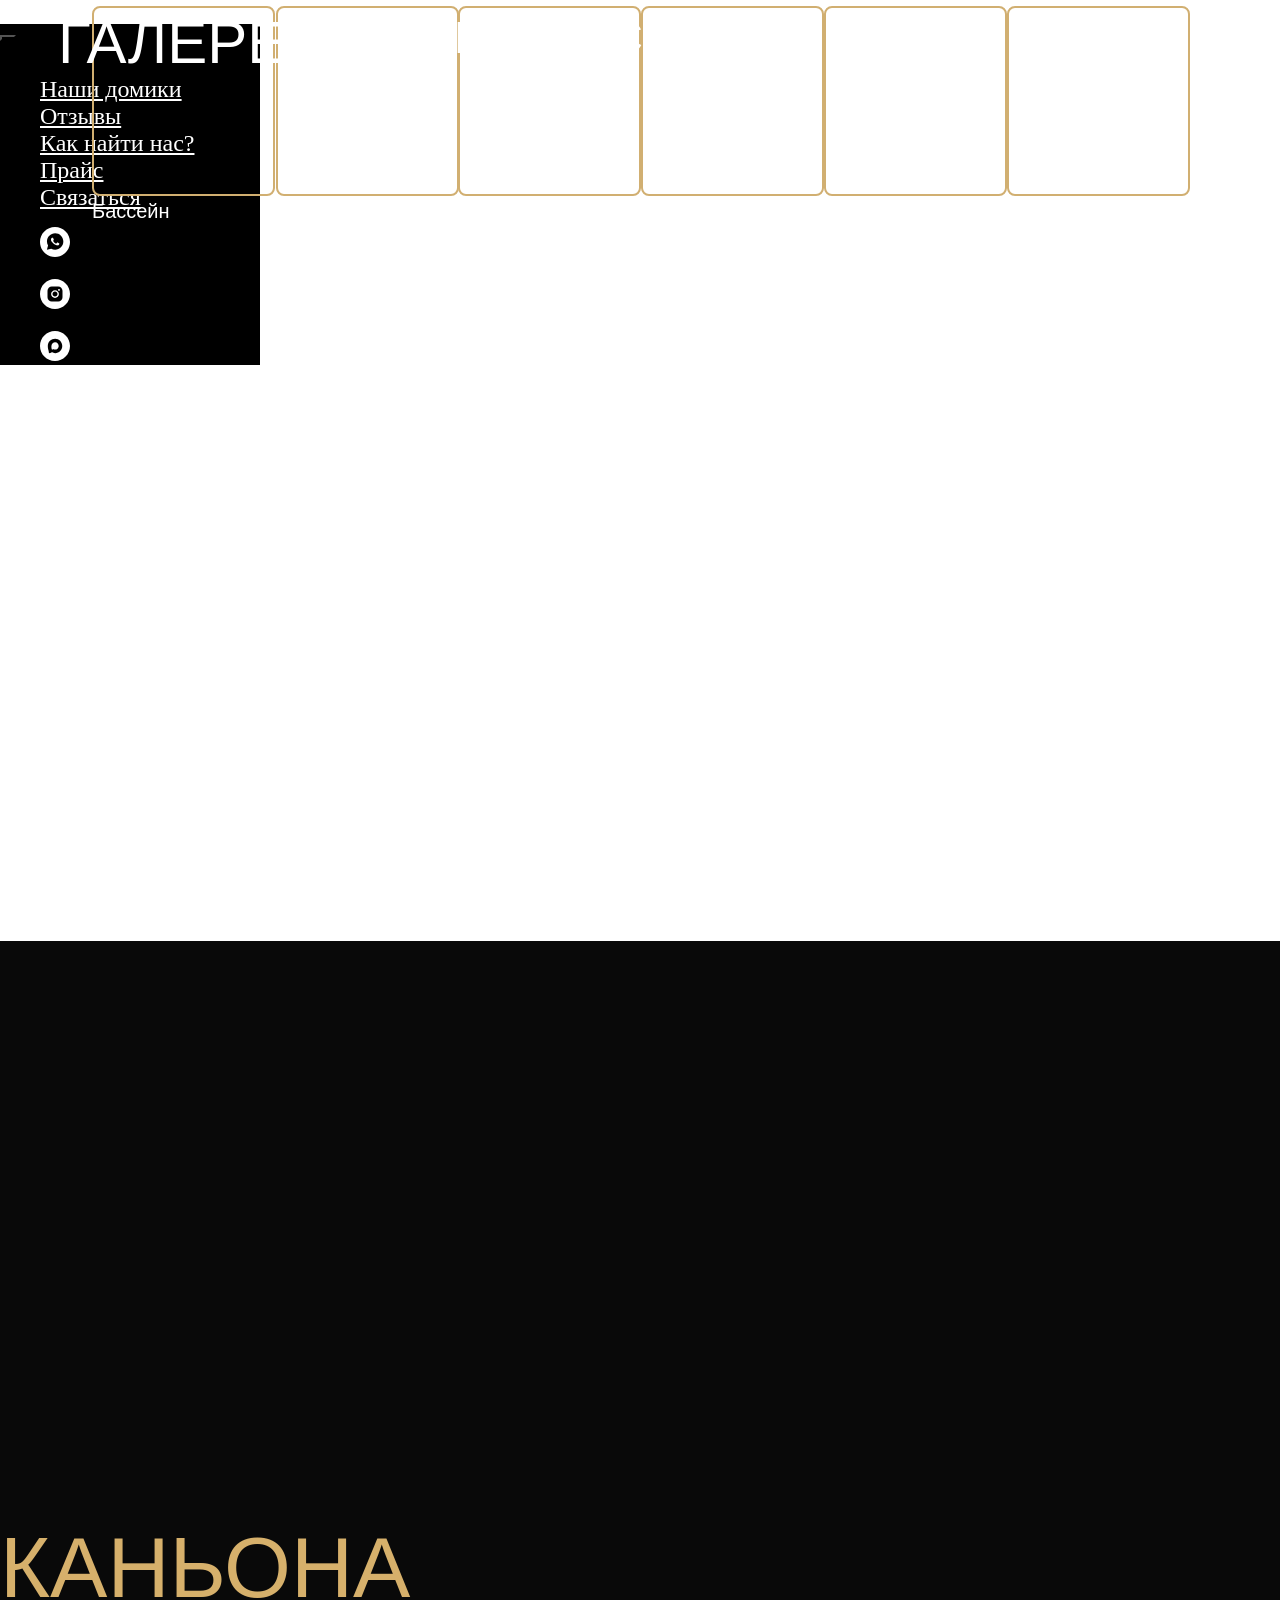
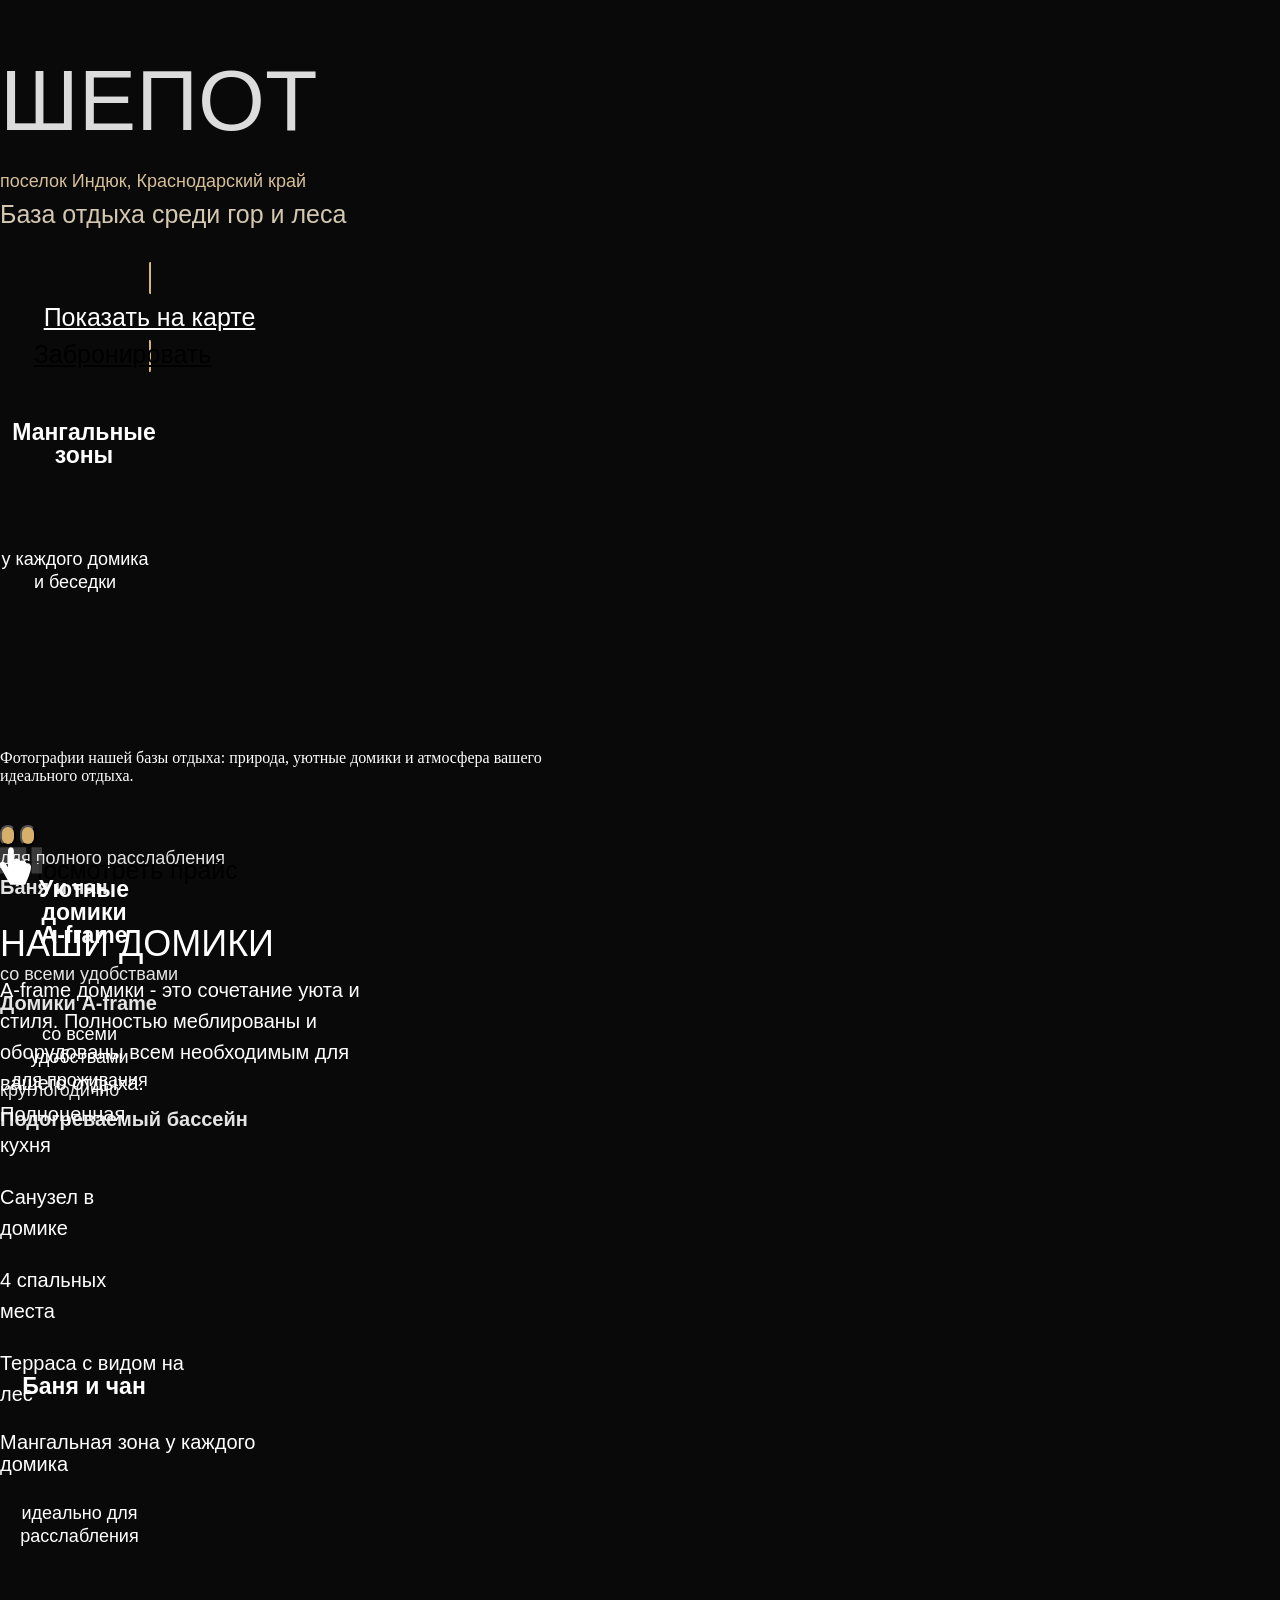
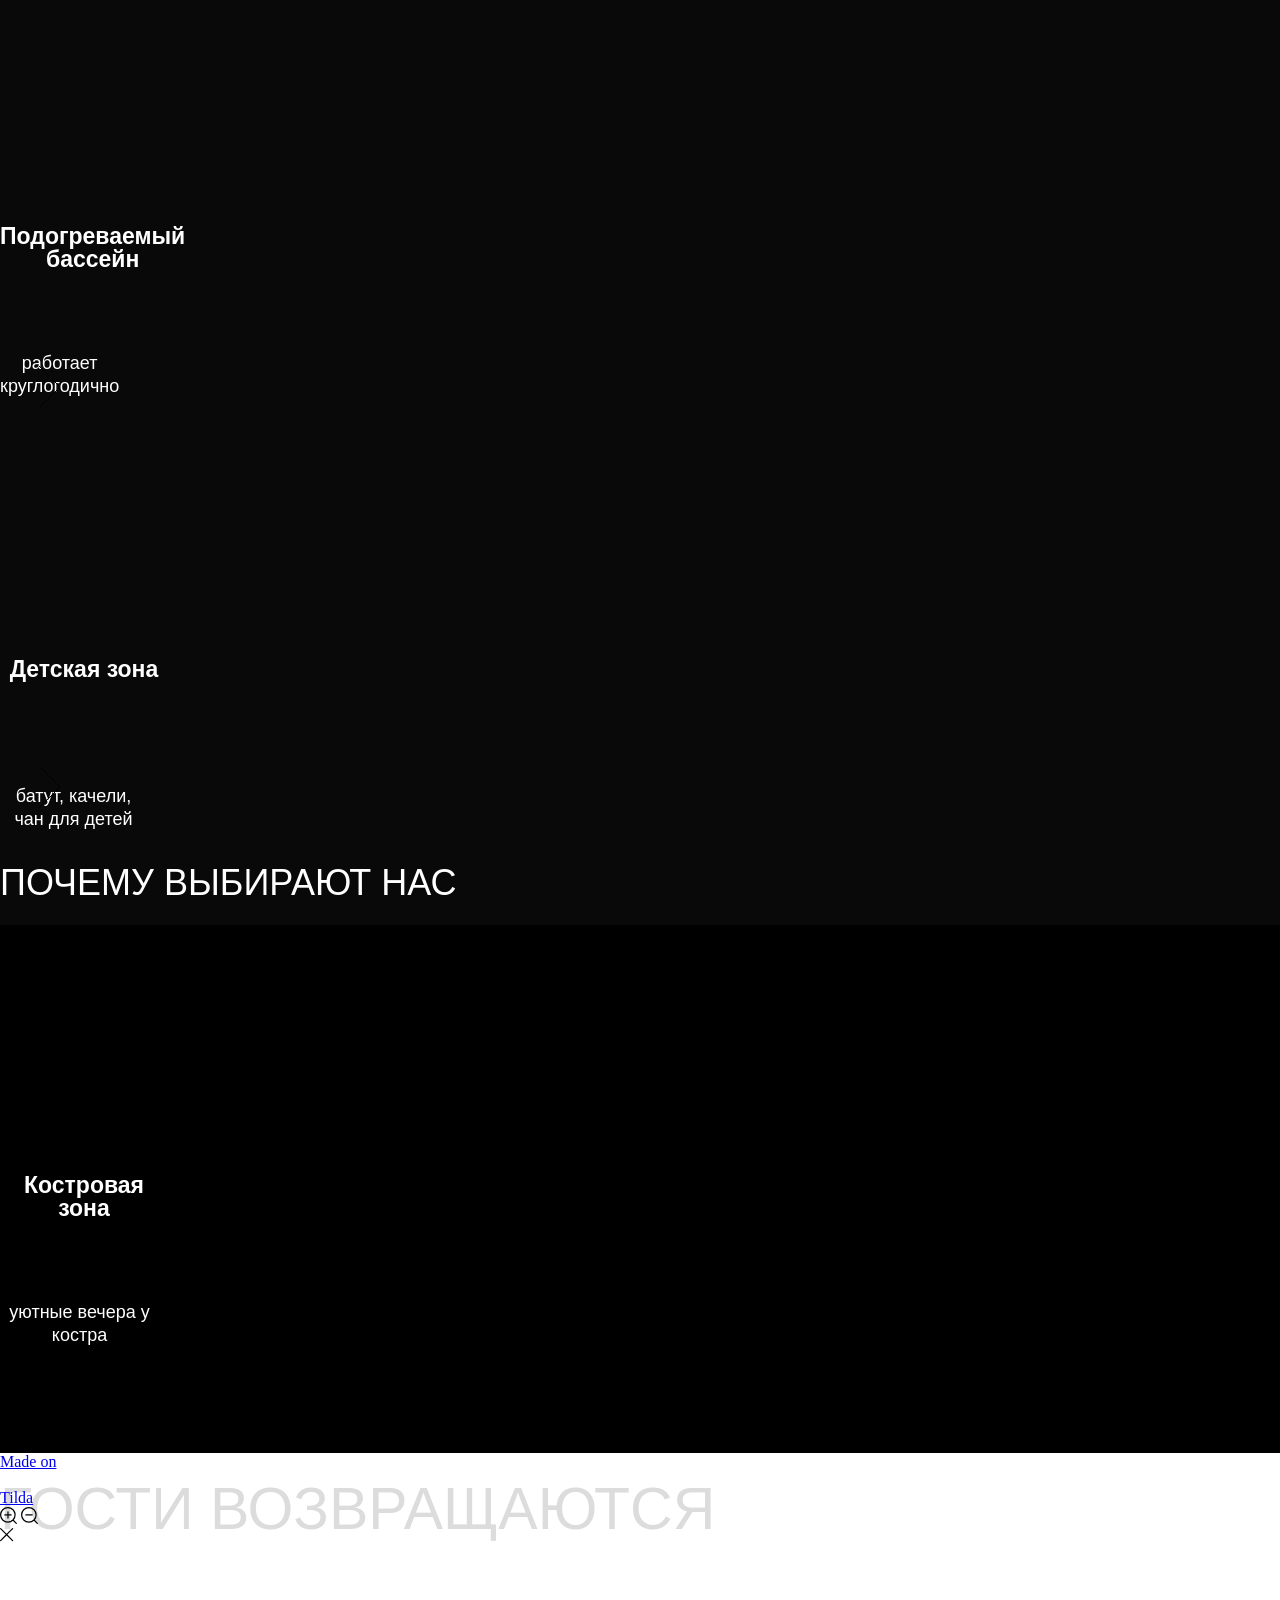
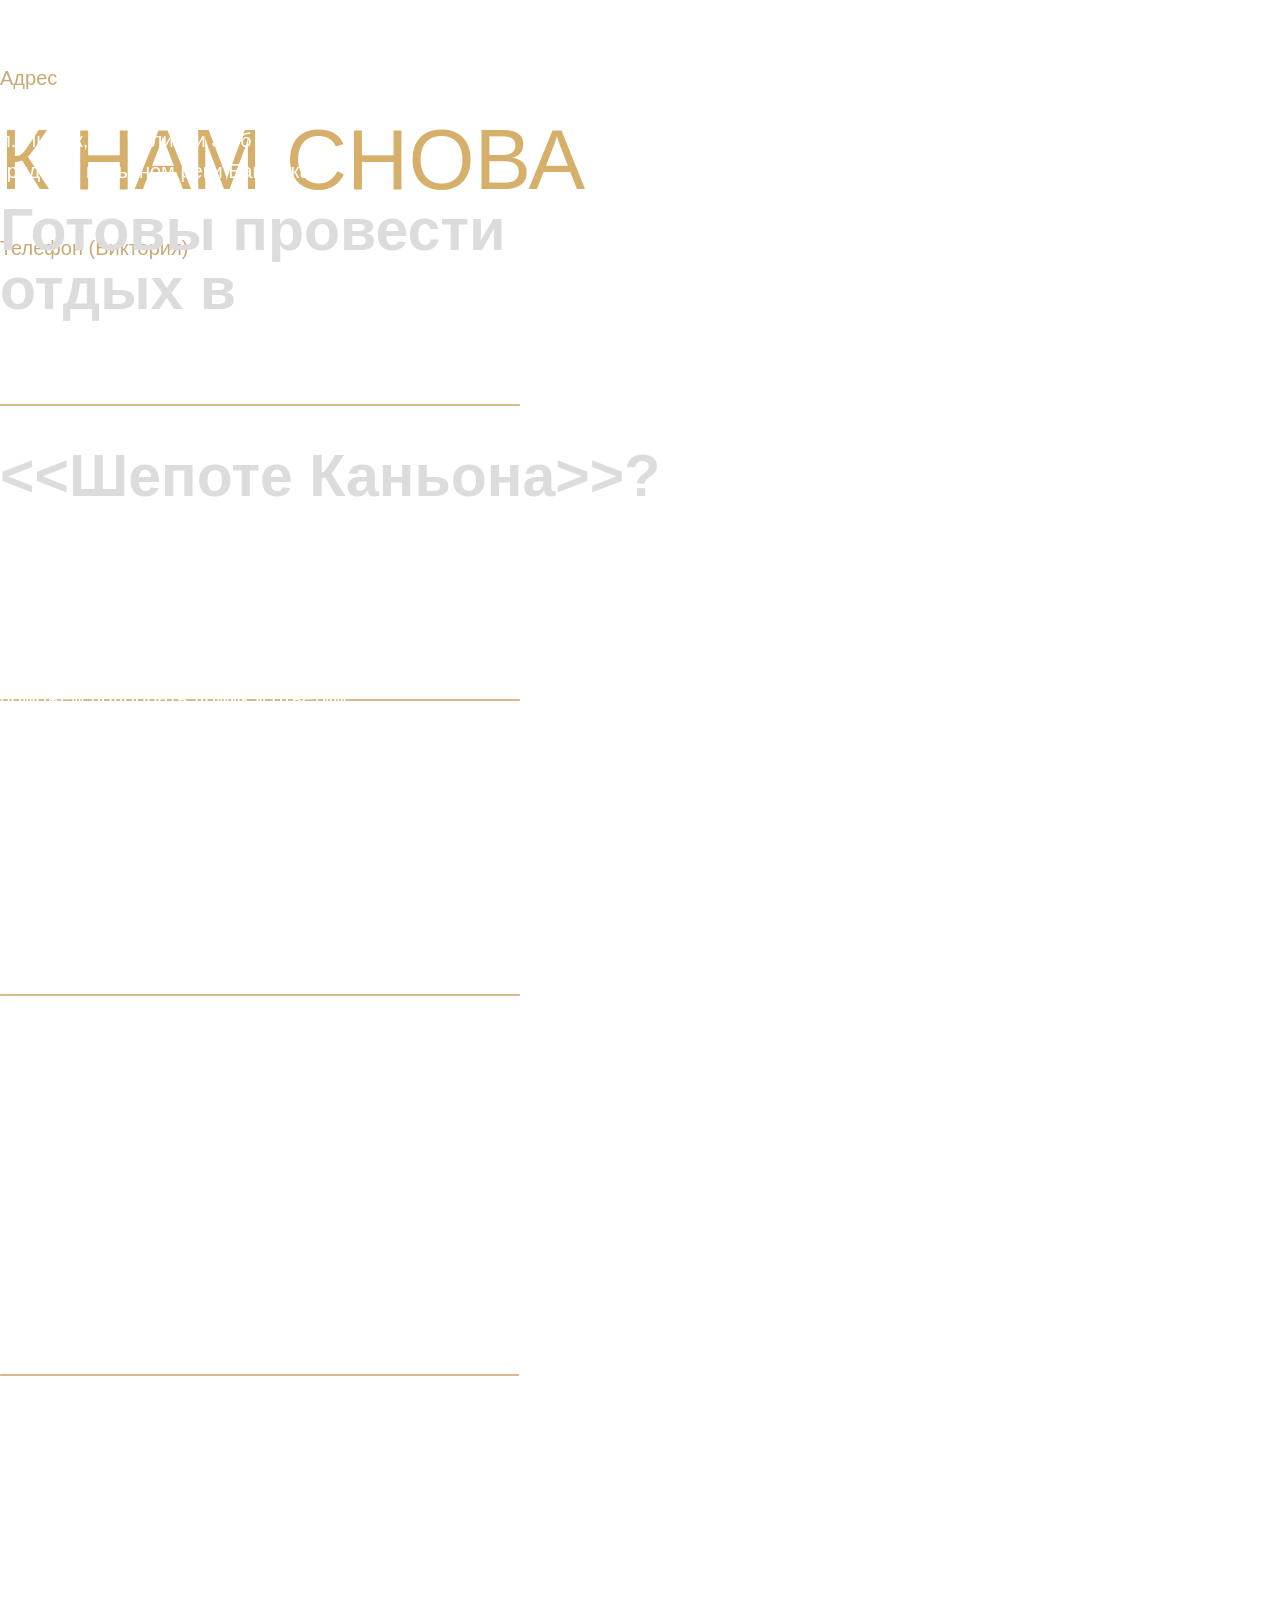
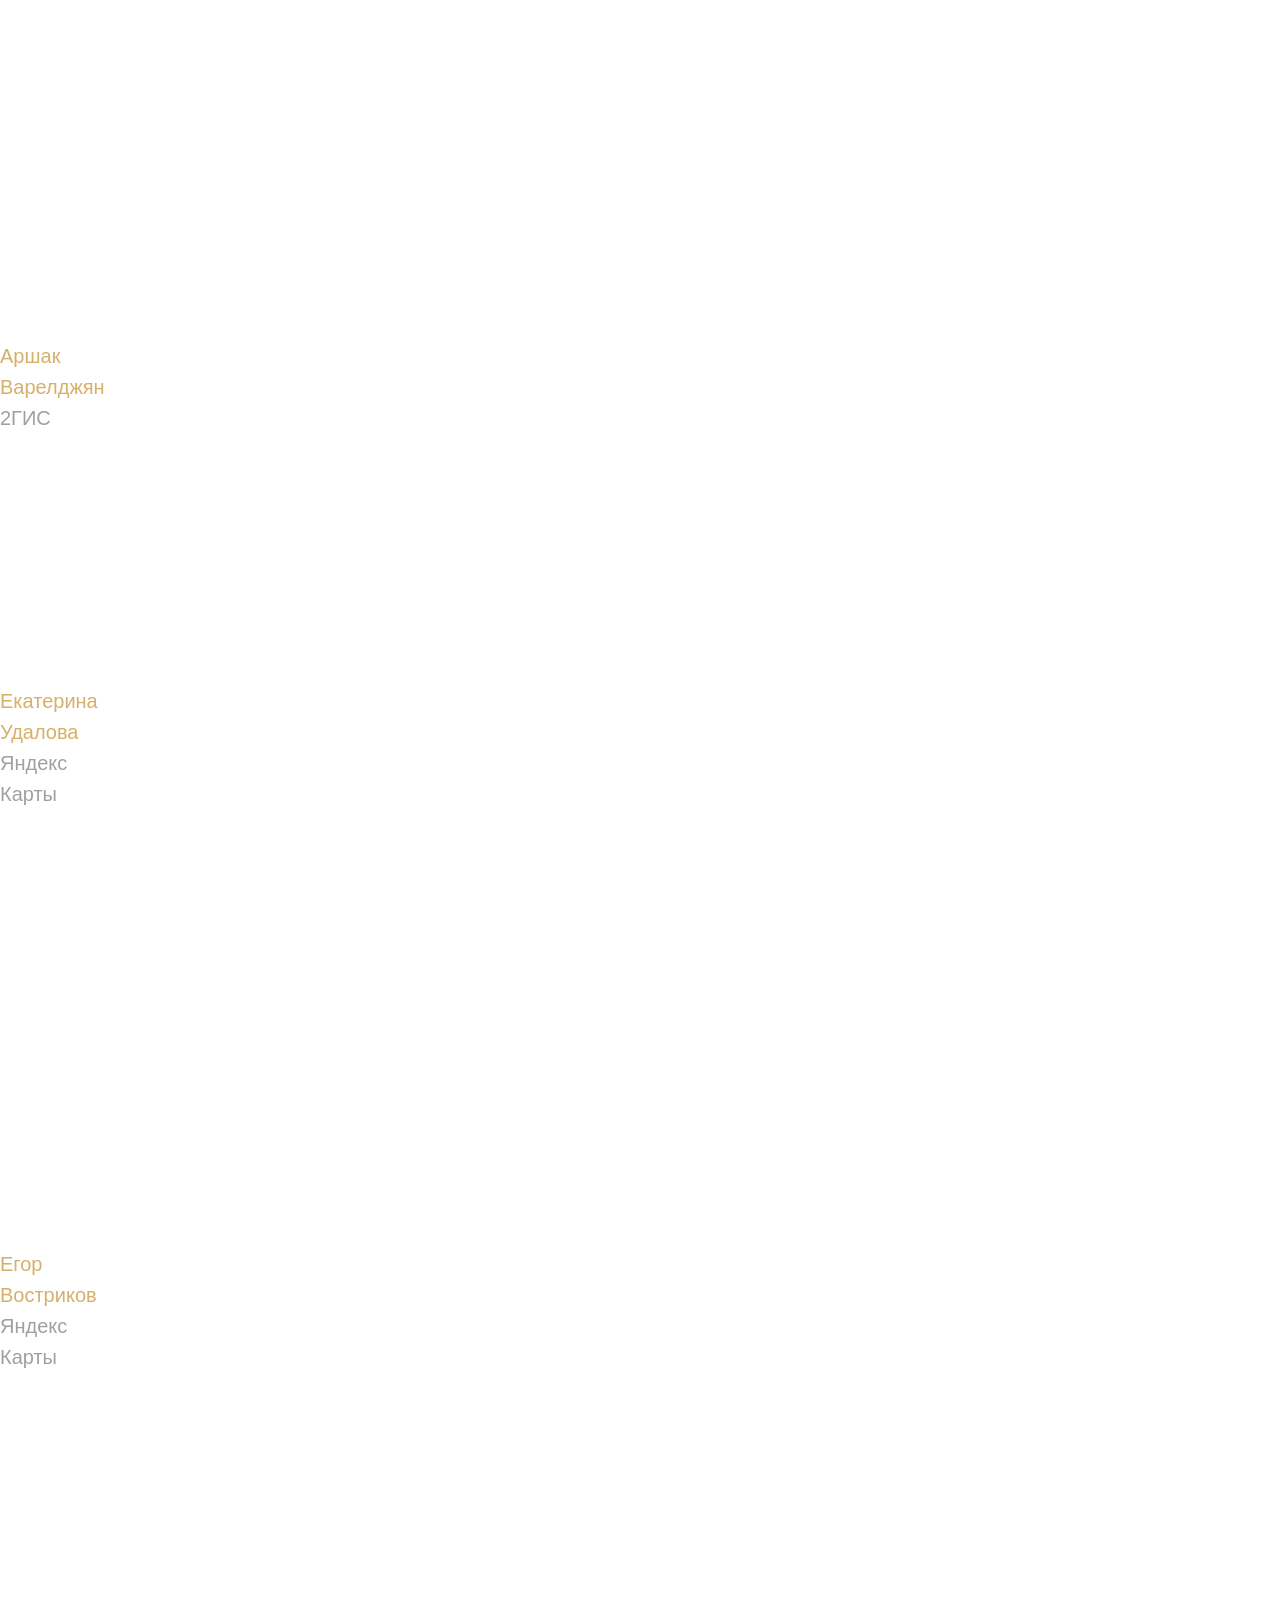
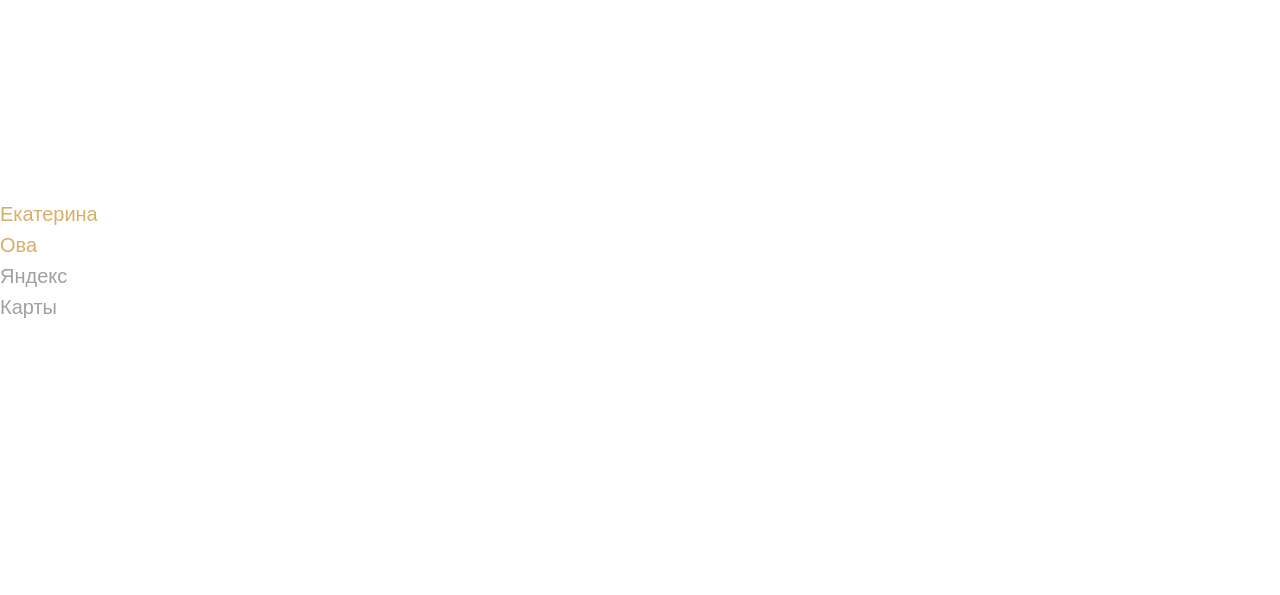
==== index.html @ c604ad14 "Add files via upload" ====
<!DOCTYPE html>
<html>
  <head>
    <meta charset="utf-8">
    <meta http-equiv="Content-Type" content="text/html; charset=utf-8">
    <meta name="viewport" content="width=device-width, initial-scale=1.0">
    <!--metatextblock-->
    <title>
      Blank page
    </title>
    <meta property="og:url" content="https://shepotkaniona.tilda.ws">
    <meta property="og:title" content="Blank page">
    <meta property="og:description" content="">
    <meta property="og:type" content="website">
    <meta property="og:image" content="https://static.tildacdn.com/tild6163-6239-4764-b662-363661636337/IMAGE_2026-07-18_193.jpg">
    <link rel="canonical" href="https://shepotkaniona.tilda.ws">
    <!--/metatextblock-->
    <meta name="format-detection" content="telephone=no">
    <meta http-equiv="x-dns-prefetch-control" content="on">
    <link rel="dns-prefetch" href="https://ws.tildacdn.com">
    <link rel="dns-prefetch" href="https://static.tildacdn.com">
    <!--favicons-->
    <link rel="shortcut icon" href="https://static.tildacdn.com/img/tildafavicon.ico" type="image/x-icon">
    <!--/favicons-->
    <!-- Assets -->
    <script type="text/javascript" async="" id="tildastatscript" src="https://static.tildacdn.com/js/tilda-stat-1.0.min.js">
    </script>
    <script src="https://neo.tildacdn.com/js/tilda-fallback-1.0.min.js" async="" charset="utf-8">
    </script>
    <link rel="stylesheet" href="https://static.tildacdn.com/css/tilda-grid-3.0.min.css" type="text/css" media="all" onerror="this.loaderr='y';">
    <link rel="stylesheet" href="https://static.tildacdn.com/ws/project27470206/tilda-blocks-page154448326.min.css?t=1786347003" type="text/css" media="all" onerror="this.loaderr='y';">
    <link rel="stylesheet" href="https://static.tildacdn.com/css/tilda-menusub-1.1.min.css" type="text/css" media="all" onerror="this.loaderr='y';">
    <link rel="stylesheet" href="https://static.tildacdn.com/css/tilda-menu-widgeticons-1.0.min.css" type="text/css" media="all" onerror="this.loaderr='y';">
    <link rel="stylesheet" href="https://static.tildacdn.com/css/tilda-zoom-2.0.min.css" type="text/css" media="all" onload="this.media='all';" onerror="this.loaderr='y';">
    <noscript>
      <link rel="stylesheet" href="https://static.tildacdn.com/css/tilda-zoom-2.0.min.css" type="text/css" media="all" />
    </noscript>
    <link rel="stylesheet" href="https://static.tildacdn.com/css/tilda-slds-1.4.min.css" type="text/css" media="all" onload="this.media='all';" onerror="this.loaderr='y';">
    <noscript>
      <link rel="stylesheet" href="https://static.tildacdn.com/css/tilda-slds-1.4.min.css" type="text/css" media="all" />
    </noscript>
    <link rel="stylesheet" href="https://static.tildacdn.com/css/tilda-zero-gallery-1.0.min.css" type="text/css" media="all" onerror="this.loaderr='y';">
    <link rel="stylesheet" href="https://static.tildacdn.com/css/fonts-tildasans.css" type="text/css" media="all" onerror="this.loaderr='y';">
    <script nomodule="" src="https://static.tildacdn.com/js/tilda-polyfill-1.0.min.js" charset="utf-8">
    </script>
    <script type="text/javascript">
function t_onReady(func) {if(document.readyState!='loading') {func();} else {document.addEventListener('DOMContentLoaded',func);}}
function t_onFuncLoad(funcName,okFunc,time) {if(typeof window[funcName]==='function') {okFunc();} else {setTimeout(function() {t_onFuncLoad(funcName,okFunc,time);},(time||100));}}function t396_initialScale(t){var e=document.getElementById("rec"+t);if(e){var i=e.querySelector(".t396__artboard");if(i){window.tn_scale_initial_window_width||(window.tn_scale_initial_window_width=document.documentElement.clientWidth);var a=window.tn_scale_initial_window_width,r=[],n,l=i.getAttribute("data-artboard-screens");if(l){l=l.split(",");for(var o=0;o<l.length;o++)r[o]=parseInt(l[o],10)}else r=[320,480,640,960,1200];for(var o=0;o<r.length;o++){var d=r[o];a>=d&&(n=d)}var _="edit"===window.allrecords.getAttribute("data-tilda-mode"),c="center"===t396_getFieldValue(i,"valign",n,r),s="grid"===t396_getFieldValue(i,"upscale",n,r),w=t396_getFieldValue(i,"height_vh",n,r),g=t396_getFieldValue(i,"height",n,r),u=!!window.opr&&!!window.opr.addons||!!window.opera||-1!==navigator.userAgent.indexOf(" OPR/");if(!_&&c&&!s&&!w&&g&&!u){var h=parseFloat((a/n).toFixed(3)),f=[i,i.querySelector(".t396__carrier"),i.querySelector(".t396__filter")],v=Math.floor(parseInt(g,10)*h)+"px",p;i.style.setProperty("--initial-scale-height",v);for(var o=0;o<f.length;o++)f[o].style.setProperty("height","var(--initial-scale-height)");t396_scaleInitial__getElementsToScale(i).forEach((function(t){t.style.zoom=h}))}}}}function t396_scaleInitial__getElementsToScale(t){return t?Array.prototype.slice.call(t.children).filter((function(t){return t&&(t.classList.contains("t396__elem")||t.classList.contains("t396__group"))})):[]}function t396_getFieldValue(t,e,i,a){var r,n=a[a.length-1];if(!(r=i===n?t.getAttribute("data-artboard-"+e):t.getAttribute("data-artboard-"+e+"-res-"+i)))for(var l=0;l<a.length;l++){var o=a[l];if(!(o<=i)&&(r=o===n?t.getAttribute("data-artboard-"+e):t.getAttribute("data-artboard-"+e+"-res-"+o)))break}return r}window.TN_SCALE_INITIAL_VER="1.0",window.tn_scale_initial_window_width=null;
    </script>
    <script src="https://static.tildacdn.com/js/tilda-scripts-3.0.min.js" charset="utf-8" defer="" onerror="this.loaderr='y';">
    </script>
    <script src="https://static.tildacdn.com/ws/project27470206/tilda-blocks-page154448326.min.js?t=1786347003" charset="utf-8" async="" onerror="this.loaderr='y';">
    </script>
    <script src="https://static.tildacdn.com/js/tilda-lazyload-1.0.min.js" charset="utf-8" async="" onerror="this.loaderr='y';">
    </script>
    <script src="https://static.tildacdn.com/js/tilda-menusub-1.1.min.js" charset="utf-8" async="" onerror="this.loaderr='y';">
    </script>
    <script src="https://static.tildacdn.com/js/tilda-menu-1.1.min.js" charset="utf-8" async="" onerror="this.loaderr='y';">
    </script>
    <script src="https://static.tildacdn.com/js/tilda-menu-widgeticons-1.0.min.js" charset="utf-8" async="" onerror="this.loaderr='y';">
    </script>
    <script src="https://static.tildacdn.com/js/tilda-zero-1.1.min.js" charset="utf-8" async="" onerror="this.loaderr='y';">
    </script>
    <script src="https://static.tildacdn.com/js/tilda-zoom-2.0.min.js" charset="utf-8" async="" onerror="this.loaderr='y';">
    </script>
    <script src="https://static.tildacdn.com/js/tilda-video-1.0.min.js" charset="utf-8" async="" onerror="this.loaderr='y';">
    </script>
    <script src="https://static.tildacdn.com/js/hammer.min.js" charset="utf-8" async="" onerror="this.loaderr='y';">
    </script>
    <script src="https://static.tildacdn.com/js/tilda-slider-1.0.min.js" charset="utf-8" async="" onerror="this.loaderr='y';">
    </script>
    <script src="https://static.tildacdn.com/js/tilda-slds-1.4.min.js" charset="utf-8" async="" onerror="this.loaderr='y';">
    </script>
    <script src="https://static.tildacdn.com/js/tilda-zero-gallery-1.0.min.js" charset="utf-8" async="" onerror="this.loaderr='y';">
    </script>
    <script src="https://static.tildacdn.com/js/tilda-zero-scale-1.0.min.js" charset="utf-8" async="" onerror="this.loaderr='y';">
    </script>
    <script src="https://static.tildacdn.com/js/tilda-events-1.0.min.js" charset="utf-8" async="" onerror="this.loaderr='y';">
    </script>
    <script type="text/javascript">
window.dataLayer=window.dataLayer||[];
    </script>
    <script type="text/javascript">
(function() {var ttt='cebo';var tt='oog';var re=new RegExp("bot|g" + tt + "le|yandex|baidu|bing|msn|duckduckbot|teoma|slurp|crawler|spider|robot|crawling|fa" + ttt + "ok","i");if((re.test(navigator.userAgent))===false&&typeof(sessionStorage)!='undefined'&&sessionStorage.getItem('visited')!=='y'&&document.visibilityState){var style=document.createElement('style');style.type='text/css';style.innerHTML='@media screen and (min-width: 980px) {.t-records {opacity: 0;}.t-records_animated {-webkit-transition: opacity ease-in-out .2s;-moz-transition: opacity ease-in-out .2s;-o-transition: opacity ease-in-out .2s;transition: opacity ease-in-out .2s;}.t-records.t-records_visible {opacity: 1;}}';document.getElementsByTagName('head')[0].appendChild(style);function t_setvisRecs(){var alr=document.querySelectorAll('.t-records');Array.prototype.forEach.call(alr,function(el) {el.classList.add("t-records_animated");});setTimeout(function() {Array.prototype.forEach.call(alr,function(el) {el.classList.add("t-records_visible");});sessionStorage.setItem("visited","y");},400);}
document.addEventListener('DOMContentLoaded',t_setvisRecs);}})();
    </script>
    <style type="text/css">
@media screen and (min-width: 980px) {.t-records {opacity: 0;}.t-records_animated {-webkit-transition: opacity ease-in-out .2s;-moz-transition: opacity ease-in-out .2s;-o-transition: opacity ease-in-out .2s;transition: opacity ease-in-out .2s;}.t-records.t-records_visible {opacity: 1;}}
    </style>
  </head>
  <body class="t-body" style="margin:0;">
    <!--allrecords-->
    <div id="allrecords" class="t-records t-records_animated t-records_visible" data-hook="blocks-collection-content-node" data-tilda-project-id="27470206" data-tilda-page-id="154448326" data-tilda-formskey="29a6bfe60f3779b46fbdf52127470206" data-tilda-cookie="no" data-tilda-lazy="yes" data-tilda-root-zone="com" data-tilda-project-country="RU">
      <div id="rec2482380081" class="r t-rec r_showed r_anim" style="opacity: 1;" data-record-type="3112" data-animationappear="off">
        <div class="t3112__menu__content " data-menu="yes" data-appearoffset="" data-hideoffset="">
          <div class="t3112__burger_container ">
            <div class="t3112__burger_bg t3112__burger_cirqle">
            </div>
            <button type="button" class="t-menuburger t-menuburger_first " aria-label="Навигационное меню" aria-expanded="false">
              <span style="background-color:#ffffff;">
              </span>
              <span style="background-color:#ffffff;">
              </span>
              <span style="background-color:#ffffff;">
              </span>
              <span style="background-color:#ffffff;">
              </span>
            </button>
            <script>
function t_menuburger_init(recid) {var rec=document.querySelector('#rec' + recid);if(!rec) return;var burger=rec.querySelector('.t-menuburger');if(!burger) return;var isSecondStyle=burger.classList.contains('t-menuburger_second');if(isSecondStyle&&!window.isMobile&&!('ontouchend' in document)) {burger.addEventListener('mouseenter',function() {if(burger.classList.contains('t-menuburger-opened')) return;burger.classList.remove('t-menuburger-unhovered');burger.classList.add('t-menuburger-hovered');});burger.addEventListener('mouseleave',function() {if(burger.classList.contains('t-menuburger-opened')) return;burger.classList.remove('t-menuburger-hovered');burger.classList.add('t-menuburger-unhovered');setTimeout(function() {burger.classList.remove('t-menuburger-unhovered');},300);});}
burger.addEventListener('click',function() {if(!burger.closest('.tmenu-mobile')&&!burger.closest('.t450__burger_container')&&!burger.closest('.t3112__burger_container')&&!burger.closest('.t466__container')&&!burger.closest('.t204__burger')&&!burger.closest('.t199__js__menu-toggler')) {burger.classList.toggle('t-menuburger-opened');burger.classList.remove('t-menuburger-unhovered');}});var menu=rec.querySelector('[data-menu="yes"]');if(!menu) return;var menuLinks=menu.querySelectorAll('.t-menu__link-item');var submenuClassList=['t978__menu-link_hook','t978__tm-link','t966__tm-link','t794__tm-link','t-menusub__target-link'];Array.prototype.forEach.call(menuLinks,function(link) {link.addEventListener('click',function() {var isSubmenuHook=submenuClassList.some(function(submenuClass) {return link.classList.contains(submenuClass);});if(isSubmenuHook) return;burger.classList.remove('t-menuburger-opened');});});menu.addEventListener('clickedAnchorInTooltipMenu',function() {burger.classList.remove('t-menuburger-opened');});}
t_onReady(function() {t_onFuncLoad('t_menuburger_init',function(){t_menuburger_init('2482380081');});});
            </script>
            <style>
.t-menuburger{position:relative;flex-shrink:0;width:28px;height:20px;padding:0;border:none;background-color:transparent;outline:none;-webkit-transform:rotate(0deg);transform:rotate(0deg);transition:transform .5s ease-in-out;cursor:pointer;z-index:999;}.t-menuburger span{display:block;position:absolute;width:100%;opacity:1;left:0;-webkit-transform:rotate(0deg);transform:rotate(0deg);transition:.25s ease-in-out;height:3px;background-color:#000;}.t-menuburger span:nth-child(1){top:0px;}.t-menuburger span:nth-child(2),.t-menuburger span:nth-child(3){top:8px;}.t-menuburger span:nth-child(4){top:16px;}.t-menuburger__big{width:42px;height:32px;}.t-menuburger__big span{height:5px;}.t-menuburger__big span:nth-child(2),.t-menuburger__big span:nth-child(3){top:13px;}.t-menuburger__big span:nth-child(4){top:26px;}.t-menuburger__small{width:22px;height:14px;}.t-menuburger__small span{height:2px;}.t-menuburger__small span:nth-child(2),.t-menuburger__small span:nth-child(3){top:6px;}.t-menuburger__small span:nth-child(4){top:12px;}.t-menuburger-opened span:nth-child(1){top:8px;width:0%;left:50%;}.t-menuburger-opened span:nth-child(2){-webkit-transform:rotate(45deg);transform:rotate(45deg);}.t-menuburger-opened span:nth-child(3){-webkit-transform:rotate(-45deg);transform:rotate(-45deg);}.t-menuburger-opened span:nth-child(4){top:8px;width:0%;left:50%;}.t-menuburger-opened.t-menuburger__big span:nth-child(1){top:6px;}.t-menuburger-opened.t-menuburger__big span:nth-child(4){top:18px;}.t-menuburger-opened.t-menuburger__small span:nth-child(1),.t-menuburger-opened.t-menuburger__small span:nth-child(4){top:6px;}@media (hover),(min-width:0\0){.t-menuburger_first:hover span:nth-child(1){transform:translateY(1px);}.t-menuburger_first:hover span:nth-child(4){transform:translateY(-1px);}.t-menuburger_first.t-menuburger__big:hover span:nth-child(1){transform:translateY(3px);}.t-menuburger_first.t-menuburger__big:hover span:nth-child(4){transform:translateY(-3px);}}.t-menuburger_second span:nth-child(2),.t-menuburger_second span:nth-child(3){width:80%;left:20%;right:0;}@media (hover),(min-width:0\0){.t-menuburger_second.t-menuburger-hovered span:nth-child(2),.t-menuburger_second.t-menuburger-hovered span:nth-child(3){animation:t-menuburger-anim 0.3s ease-out normal forwards;}.t-menuburger_second.t-menuburger-unhovered span:nth-child(2),.t-menuburger_second.t-menuburger-unhovered span:nth-child(3){animation:t-menuburger-anim2 0.3s ease-out normal forwards;}}.t-menuburger_second.t-menuburger-opened span:nth-child(2),.t-menuburger_second.t-menuburger-opened span:nth-child(3){left:0;right:0;width:100%!important;}.t-menuburger_third span:nth-child(4){width:70%;left:unset;right:0;}@media (hover),(min-width:0\0){.t-menuburger_third:not(.t-menuburger-opened):hover span:nth-child(4){width:100%;}}.t-menuburger_third.t-menuburger-opened span:nth-child(4){width:0!important;right:50%;}.t-menuburger_fourth{height:12px;}.t-menuburger_fourth.t-menuburger__small{height:8px;}.t-menuburger_fourth.t-menuburger__big{height:18px;}.t-menuburger_fourth span:nth-child(2),.t-menuburger_fourth span:nth-child(3){top:4px;opacity:0;}.t-menuburger_fourth span:nth-child(4){top:8px;}.t-menuburger_fourth.t-menuburger__small span:nth-child(2),.t-menuburger_fourth.t-menuburger__small span:nth-child(3){top:3px;}.t-menuburger_fourth.t-menuburger__small span:nth-child(4){top:6px;}.t-menuburger_fourth.t-menuburger__small span:nth-child(2),.t-menuburger_fourth.t-menuburger__small span:nth-child(3){top:3px;}.t-menuburger_fourth.t-menuburger__small span:nth-child(4){top:6px;}.t-menuburger_fourth.t-menuburger__big span:nth-child(2),.t-menuburger_fourth.t-menuburger__big span:nth-child(3){top:6px;}.t-menuburger_fourth.t-menuburger__big span:nth-child(4){top:12px;}@media (hover),(min-width:0\0){.t-menuburger_fourth:not(.t-menuburger-opened):hover span:nth-child(1){transform:translateY(1px);}.t-menuburger_fourth:not(.t-menuburger-opened):hover span:nth-child(4){transform:translateY(-1px);}.t-menuburger_fourth.t-menuburger__big:not(.t-menuburger-opened):hover span:nth-child(1){transform:translateY(3px);}.t-menuburger_fourth.t-menuburger__big:not(.t-menuburger-opened):hover span:nth-child(4){transform:translateY(-3px);}}.t-menuburger_fourth.t-menuburger-opened span:nth-child(1),.t-menuburger_fourth.t-menuburger-opened span:nth-child(4){top:4px;}.t-menuburger_fourth.t-menuburger-opened span:nth-child(2),.t-menuburger_fourth.t-menuburger-opened span:nth-child(3){opacity:1;}@keyframes t-menuburger-anim{0%{width:80%;left:20%;right:0;}50%{width:100%;left:0;right:0;}100%{width:80%;left:0;right:20%;}}@keyframes t-menuburger-anim2{0%{width:80%;left:0;}50%{width:100%;right:0;left:0;}100%{width:80%;left:20%;right:0;}}
            </style>
          </div>
        </div>
        <!-- t3112 -->
        <div id="nav2482380081marker">
        </div>
        <div class="t3112__overlay">
          <div class="t3112__overlay_bg">
          </div>
        </div>
        <div class="t3112 t-menu-popover__burgermenu " data-tooltip-hook="#menuopen" data-full-submenu-mob="y">
          <button type="button" class="t3112__close-button t3112__close t3112_opened" aria-label="Close menu">
            <div class="t3112__close_icon">
              <span>
              </span>
              <span>
              </span>
              <span>
              </span>
              <span>
              </span>
            </div>
          </button>
          <div class="t-menu-popover__container t-menu-popover__container_left">
            <div class="t3112__logowrapper">
              <img class="t3112__logoimg" src="https://static.tildacdn.com/tild3366-3462-4163-a166-643132376631/IMAGE_2026-07-18_193.jpg" imgfield="img" alt="">
            </div>
            <div class="t-menu-popover__burgermenu__list-wrapper">
              <ul role="list" class="t-menu-base__list t-menu__list ">
                <li class="t-menu-base__list-item">
                  <div class="t-menu__link-wrapper" data-menu-submenu-hook="">
                    <a class="t-menu__link-item" href="#rec2477012891" data-menu-item-number="1">
                      Наши домики
                    </a>
                  </div>
                </li>
                <li class="t-menu-base__list-item">
                  <div class="t-menu__link-wrapper" data-menu-submenu-hook="">
                    <a class="t-menu__link-item" href="#rec2479012521" data-menu-item-number="2">
                      Отзывы
                    </a>
                  </div>
                </li>
                <li class="t-menu-base__list-item">
                  <div class="t-menu__link-wrapper" data-menu-submenu-hook="">
                    <a class="t-menu__link-item" href="#rec2482588891" data-menu-item-number="3">
                      Как найти нас?
                    </a>
                  </div>
                </li>
                <li class="t-menu-base__list-item">
                  <div class="t-menu__link-wrapper" data-menu-submenu-hook="">
                    <a class="t-menu__link-item" href="/price" data-menu-item-number="4">
                      Прайс
                    </a>
                  </div>
                </li>
                <li class="t-menu-base__list-item">
                  <div class="t-menu__link-wrapper" data-menu-submenu-hook="">
                    <a class="t-menu__link-item" href="#rec2482473931" data-menu-item-number="5">
                      Связаться
                    </a>
                  </div>
                </li>
              </ul>
            </div>
            <div class="t3112__additional">
              <div class="t-sociallinks">
                <ul role="list" class="t-sociallinks__wrapper" aria-label="Social media links">
                  <!-- new soclinks -->
                  <li class="t-sociallinks__item t-sociallinks__item_whatsapp">
                    <a href="https://wa.me/79384372310" target="_blank" rel="nofollow noopener" aria-label="whatsapp" style="width: 30px; height: 30px;">
                      <svg class="t-sociallinks__svg" role="presentation" width="30px" height="30px" viewBox="0 0 100 100" fill="none" xmlns="http://www.w3.org/2000/svg">
                        <path fill-rule="evenodd" clip-rule="evenodd" d="M50 100C77.6142 100 100 77.6142 100 50C100 22.3858 77.6142 0 50 0C22.3858 0 0 22.3858 0 50C0 77.6142 22.3858 100 50 100ZM69.7626 28.9928C64.6172 23.841 57.7739 21.0027 50.4832 21C35.4616 21 23.2346 33.2252 23.2292 48.2522C23.2274 53.0557 24.4823 57.7446 26.8668 61.8769L23 76L37.4477 72.2105C41.4282 74.3822 45.9107 75.5262 50.4714 75.528H50.4823C65.5029 75.528 77.7299 63.301 77.7363 48.2749C77.7408 40.9915 74.9089 34.1446 69.7626 28.9928ZM62.9086 53.9588C62.2274 53.6178 58.8799 51.9708 58.2551 51.7435C57.6313 51.5161 57.1766 51.4024 56.7228 52.0845C56.269 52.7666 54.964 54.2998 54.5666 54.7545C54.1692 55.2092 53.7718 55.2656 53.0915 54.9246C52.9802 54.8688 52.8283 54.803 52.6409 54.7217C51.6819 54.3057 49.7905 53.4855 47.6151 51.5443C45.5907 49.7382 44.2239 47.5084 43.8265 46.8272C43.4291 46.1452 43.7837 45.7769 44.1248 45.4376C44.3292 45.2338 44.564 44.9478 44.7987 44.662C44.9157 44.5194 45.0328 44.3768 45.146 44.2445C45.4345 43.9075 45.56 43.6516 45.7302 43.3049C45.7607 43.2427 45.7926 43.1776 45.8272 43.1087C46.0545 42.654 45.9409 42.2565 45.7708 41.9155C45.6572 41.6877 45.0118 40.1167 44.4265 38.6923C44.1355 37.984 43.8594 37.3119 43.671 36.8592C43.1828 35.687 42.6883 35.69 42.2913 35.6924C42.2386 35.6928 42.1876 35.6931 42.1386 35.6906C41.7421 35.6706 41.2874 35.667 40.8336 35.667C40.3798 35.667 39.6423 35.837 39.0175 36.5191C38.9773 36.5631 38.9323 36.6111 38.8834 36.6633C38.1738 37.4209 36.634 39.0648 36.634 42.2002C36.634 45.544 39.062 48.7748 39.4124 49.2411L39.415 49.2444C39.4371 49.274 39.4767 49.3309 39.5333 49.4121C40.3462 50.5782 44.6615 56.7691 51.0481 59.5271C52.6732 60.2291 53.9409 60.6475 54.9303 60.9612C56.5618 61.4796 58.046 61.4068 59.22 61.2313C60.5286 61.0358 63.2487 59.5844 63.8161 57.9938C64.3836 56.4033 64.3836 55.0392 64.2136 54.7554C64.0764 54.5258 63.7545 54.3701 63.2776 54.1395C63.1633 54.0843 63.0401 54.0247 62.9086 53.9588Z" fill="#ffffff">
                        </path>
                      </svg>
                    </a>
                  </li>
                  &nbsp;
                  <li class="t-sociallinks__item t-sociallinks__item_instagram">
                    <a href="https://www.instagram.com/shepot_kaniona?igsh=MWUwMWtjMzkydnAxeg%3D%3D&amp;utm_source=qr" target="_blank" rel="nofollow noopener" aria-label="instagram" style="width: 30px; height: 30px;">
                      <svg class="t-sociallinks__svg" role="presentation" width="30px" height="30px" viewBox="0 0 100 100" fill="none" xmlns="http://www.w3.org/2000/svg">
                        <path fill-rule="evenodd" clip-rule="evenodd" d="M50 100C77.6142 100 100 77.6142 100 50C100 22.3858 77.6142 0 50 0C22.3858 0 0 22.3858 0 50C0 77.6142 22.3858 100 50 100ZM25 39.3918C25 31.4558 31.4566 25 39.3918 25H60.6082C68.5442 25 75 31.4566 75 39.3918V60.8028C75 68.738 68.5442 75.1946 60.6082 75.1946H39.3918C31.4558 75.1946 25 68.738 25 60.8028V39.3918ZM36.9883 50.0054C36.9883 42.8847 42.8438 37.0922 50.0397 37.0922C57.2356 37.0922 63.0911 42.8847 63.0911 50.0054C63.0911 57.1252 57.2356 62.9177 50.0397 62.9177C42.843 62.9177 36.9883 57.1252 36.9883 50.0054ZM41.7422 50.0054C41.7422 54.5033 45.4641 58.1638 50.0397 58.1638C54.6153 58.1638 58.3372 54.5041 58.3372 50.0054C58.3372 45.5066 54.6145 41.8469 50.0397 41.8469C45.4641 41.8469 41.7422 45.5066 41.7422 50.0054ZM63.3248 39.6355C65.0208 39.6355 66.3956 38.2606 66.3956 36.5646C66.3956 34.8687 65.0208 33.4938 63.3248 33.4938C61.6288 33.4938 60.2539 34.8687 60.2539 36.5646C60.2539 38.2606 61.6288 39.6355 63.3248 39.6355Z" fill="#ffffff">
                        </path>
                      </svg>
                    </a>
                  </li>
                  &nbsp;
                  <li class="t-sociallinks__item t-sociallinks__item_maxmessenger">
                    <a href="https://web.max.ru/79384372310" target="_blank" rel="nofollow noopener" aria-label="maxmessenger" style="width: 30px; height: 30px;">
                      <svg class="t-sociallinks__svg" role="presentation" width="30px" height="30px" viewBox="0 0 48 48" fill="none" xmlns="http://www.w3.org/2000/svg">
                        <path fill-rule="evenodd" clip-rule="evenodd" d="M24 0C37.2548 0 48 10.7452 48 24C48 37.2548 37.2548 48 24 48C10.7452 48 0 37.2548 0 24C0 10.7452 10.7452 0 24 0ZM24.2314 12.5C17.8663 12.5 12.4942 17.4255 12.4941 23.9727C12.4941 26.714 13.0015 28.6059 13.4482 30.3047C13.8233 31.6836 14.1543 32.9467 14.1543 34.4414C14.3143 36.4326 17.9823 35.2685 19.1406 33.7793C20.9718 35.1031 22.0251 35.4346 24.292 35.4346C30.5586 35.4011 35.6151 30.2999 35.5938 24.0332C35.5937 17.6682 30.602 12.5 24.2314 12.5ZM24.3857 18.1592V18.165C27.5981 18.349 30.0709 21.0719 29.9453 24.2871C29.7296 27.4955 26.9854 29.9406 23.7734 29.7861C22.768 29.7055 21.8016 29.3614 20.9717 28.7881C20.4699 29.2899 19.6648 29.9402 19.3447 29.8633C18.6774 29.6868 17.8938 26.2951 18.335 23.5098C18.87 20.1452 21.2859 17.9993 24.3857 18.1592Z" fill="#ffffff">
                        </path>
                      </svg>
                    </a>
                  </li>
                  <!-- /new soclinks -->
                </ul>
              </div>
            </div>
          </div>
        </div>
        <style>
#rec2482380081 .t3112__menu__content{}#rec2482380081 .t3112__close-button,#rec2482380081 .t3112{background-color:#000000;}#rec2482380081 .t3112__close_icon{color:#ffffff;}#rec2482380081 .t3112__burger_bg{opacity:0.50;}#rec2482380081 .t3112{max-width:260px;}
        </style>
        <script>
t_onReady(function() {t_onFuncLoad('t3112_init',function() {t3112_init('2482380081','yes');});});
        </script>
        <style>
#rec2482380081 .t-menu__link-item{}@supports (overflow:-webkit-marquee) and (justify-content:inherit){#rec2482380081 .t-menu__link-item,#rec2482380081 .t-menu__link-item.t-active{opacity:1 !important;}}
        </style>
        <style>
#rec2482380081 .t3112 .t-menu-popover__descr{color:#ffffff;}
        </style>
        <style>
#rec2482380081 .t3112__logo{color:#ffffff;}#rec2482380081 a.t-menu__link-item{font-size:24px;color:#ffffff;}#rec2482380081 .t-menu-base__langs_flex .t-menu-base__langs-item a{color:#ffffff;}#rec2482380081 .t-menu-base__langs-button{color:#ffffff;}
        </style>
      </div>
      <div id="rec2475015691" class="r t-rec" style="--zoom: 1;" data-animationappear="off" data-record-type="396">
        <!-- T396 -->
        <style>
#rec2475015691 .t396__artboard{height:603px;background-color:#ffffff;}#rec2475015691 .t396__filter{height:603px;}#rec2475015691 .t396__carrier{height:603px;background-position:center center;background-attachment:scroll;background-image:url('https://static.tildacdn.com/tild3239-3635-4438-a334-633834366636/IMAGE_2026-07-17_174.jpg');background-size:cover;background-repeat:no-repeat;}@media screen and (max-width:1599px){#rec2475015691 .t396__artboard,#rec2475015691 .t396__filter,#rec2475015691 .t396__carrier{height:560px;}#rec2475015691 .t396__filter{}#rec2475015691 .t396__carrier{background-attachment:scroll;}}@media screen and (max-width:1199px){#rec2475015691 .t396__artboard,#rec2475015691 .t396__filter,#rec2475015691 .t396__carrier{height:403px;}#rec2475015691 .t396__filter{}#rec2475015691 .t396__carrier{background-image:url('https://static.tildacdn.com/tild3239-3635-4438-a334-633834366636/IMAGE_2026-07-17_174.jpg');background-attachment:scroll;}}@media screen and (max-width:959px){#rec2475015691 .t396__artboard,#rec2475015691 .t396__filter,#rec2475015691 .t396__carrier{height:352px;}#rec2475015691 .t396__filter{}#rec2475015691 .t396__carrier{background-attachment:scroll;}}@media screen and (max-width:639px){#rec2475015691 .t396__artboard,#rec2475015691 .t396__filter,#rec2475015691 .t396__carrier{height:479px;}#rec2475015691 .t396__filter{}#rec2475015691 .t396__carrier{background-position:center center;background-attachment:scroll;}}@media screen and (max-width:479px){#rec2475015691 .t396__artboard,#rec2475015691 .t396__filter,#rec2475015691 .t396__carrier{height:399px;}#rec2475015691 .t396__filter{}#rec2475015691 .t396__carrier{background-attachment:scroll;}}#rec2475015691 .tn-elem[data-elem-id="1784185346463000003"]{color:#d6b06b;z-index:3;top:141px;;left:calc(50% - 800px + 0px);;width:479px;height:176px;}#rec2475015691 .tn-elem[data-elem-id="1784185346463000003"] .tn-atom{vertical-align:middle;color:#d6b06b;font-size:100px;font-family:var(--t-text-font,Arial);line-height:1.55;font-weight:500;background-position:center center;border-width:var(--t396-borderwidth,0);border-style:var(--t396-borderstyle,solid);border-color:var(--t396-bordercolor,transparent);transition:background-color var(--t396-speedhover,0s) ease-in-out,color var(--t396-speedhover,0s) ease-in-out,border-color var(--t396-speedhover,0s) ease-in-out,box-shadow var(--t396-shadowshoverspeed,0.2s) ease-in-out;--t396-shadow-text-opacity:100%;text-shadow:var(--t396-shadow-text-x,0px) var(--t396-shadow-text-y,0px) var(--t396-shadow-text-blur,0px) rgba(var(--t396-shadow-text-color),var(--t396-shadow-text-opacity,100%));}@media screen and (max-width:1599px){#rec2475015691 .tn-elem[data-elem-id="1784185346463000003"]{display:table;top:129px;;left:calc(50% - 600px + 20px);;width:412px;height:133px;}#rec2475015691 .tn-elem[data-elem-id="1784185346463000003"] .tn-atom{vertical-align:middle;white-space:normal;font-size:86px;background-size:cover;}}@media screen and (max-width:1199px){#rec2475015691 .tn-elem[data-elem-id="1784185346463000003"]{display:table;top:75px;;left:calc(50% - 480px + 18px);;width:px;}#rec2475015691 .tn-elem[data-elem-id="1784185346463000003"] .tn-atom{white-space:normal;font-size:74px;background-size:cover;}}@media screen and (max-width:959px){#rec2475015691 .tn-elem[data-elem-id="1784185346463000003"]{display:table;top:61px;;left:calc(50% - 320px + 22px);;width:412px;height:97px;}#rec2475015691 .tn-elem[data-elem-id="1784185346463000003"] .tn-atom{vertical-align:middle;white-space:normal;font-size:55px;background-size:cover;}}@media screen and (max-width:639px){#rec2475015691 .tn-elem[data-elem-id="1784185346463000003"]{display:table;top:63px;;left:calc(50% - 240px + 34px);;width:412px;height:97px;}#rec2475015691 .tn-elem[data-elem-id="1784185346463000003"] .tn-atom{vertical-align:middle;white-space:normal;background-size:cover;}}@media screen and (max-width:479px){#rec2475015691 .tn-elem[data-elem-id="1784185346463000003"]{display:table;top:43px;;left:calc(50% - 160px + 31px);;width:px;}#rec2475015691 .tn-elem[data-elem-id="1784185346463000003"] .tn-atom{white-space:normal;font-size:43px;background-size:cover;}}#rec2475015691 .tn-elem[data-elem-id="1784185270471000002"]{color:#dcdcdc;z-index:3;top:38px;;left:calc(50% - 800px + 0px);;width:349px;height:176px;}#rec2475015691 .tn-elem[data-elem-id="1784185270471000002"] .tn-atom{vertical-align:middle;color:#dcdcdc;font-size:100px;font-family:var(--t-text-font,Arial);line-height:1.55;font-weight:500;background-position:center center;border-width:var(--t396-borderwidth,0);border-style:var(--t396-borderstyle,solid);border-color:var(--t396-bordercolor,transparent);transition:background-color var(--t396-speedhover,0s) ease-in-out,color var(--t396-speedhover,0s) ease-in-out,border-color var(--t396-speedhover,0s) ease-in-out,box-shadow var(--t396-shadowshoverspeed,0.2s) ease-in-out;--t396-shadow-text-opacity:100%;text-shadow:var(--t396-shadow-text-x,0px) var(--t396-shadow-text-y,0px) var(--t396-shadow-text-blur,0px) rgba(var(--t396-shadow-text-color),var(--t396-shadow-text-opacity,100%));}@media screen and (max-width:1599px){#rec2475015691 .tn-elem[data-elem-id="1784185270471000002"]{display:table;top:46px;;left:calc(50% - 600px + 20px);;width:300px;height:133px;}#rec2475015691 .tn-elem[data-elem-id="1784185270471000002"] .tn-atom{vertical-align:middle;white-space:normal;font-size:86px;background-size:cover;}}@media screen and (max-width:1199px){#rec2475015691 .tn-elem[data-elem-id="1784185270471000002"]{display:table;top:-8px;;left:calc(50% - 480px + 18px);;width:300px;height:133px;}#rec2475015691 .tn-elem[data-elem-id="1784185270471000002"] .tn-atom{vertical-align:middle;white-space:normal;font-size:74px;background-size:cover;}}@media screen and (max-width:959px){#rec2475015691 .tn-elem[data-elem-id="1784185270471000002"]{display:table;top:0px;;left:calc(50% - 320px + 22px);;width:px;height:97px;}#rec2475015691 .tn-elem[data-elem-id="1784185270471000002"] .tn-atom{white-space:normal;font-size:55px;background-size:cover;}}@media screen and (max-width:639px){#rec2475015691 .tn-elem[data-elem-id="1784185270471000002"]{display:table;top:2px;;left:calc(50% - 240px + 34px);;width:300px;height:97px;}#rec2475015691 .tn-elem[data-elem-id="1784185270471000002"] .tn-atom{vertical-align:middle;white-space:normal;background-size:cover;}}@media screen and (max-width:479px){#rec2475015691 .tn-elem[data-elem-id="1784185270471000002"]{display:table;top:4px;;left:calc(50% - 160px + 31px);;width:300px;height:97px;}#rec2475015691 .tn-elem[data-elem-id="1784185270471000002"] .tn-atom{white-space:normal;font-size:43px;background-size:cover;}}#rec2475015691 .tn-elem[data-elem-id="1784186248139000011"]{color:#d5bf98;z-index:3;top:347px;;left:calc(50% - 800px + 39px);;width:auto;height:auto;}#rec2475015691 .tn-elem[data-elem-id="1784186248139000011"] .tn-atom{vertical-align:middle;white-space:nowrap;color:#d5bf98;font-size:22px;font-family:var(--t-text-font,Arial);line-height:1.55;font-weight:500;background-position:center center;border-width:var(--t396-borderwidth,0);border-style:var(--t396-borderstyle,solid);border-color:var(--t396-bordercolor,transparent);transition:background-color var(--t396-speedhover,0s) ease-in-out,color var(--t396-speedhover,0s) ease-in-out,border-color var(--t396-speedhover,0s) ease-in-out,box-shadow var(--t396-shadowshoverspeed,0.2s) ease-in-out;--t396-shadow-text-opacity:100%;text-shadow:var(--t396-shadow-text-x,0px) var(--t396-shadow-text-y,0px) var(--t396-shadow-text-blur,0px) rgba(var(--t396-shadow-text-color),var(--t396-shadow-text-opacity,100%));}@media screen and (max-width:1599px){#rec2475015691 .tn-elem[data-elem-id="1784186248139000011"]{display:table;top:299px;;left:calc(50% - 600px + 54px);;width:auto;height:auto;}#rec2475015691 .tn-elem[data-elem-id="1784186248139000011"] .tn-atom{vertical-align:middle;white-space:nowrap;font-size:18px;background-size:cover;}}@media screen and (max-width:1199px){#rec2475015691 .tn-elem[data-elem-id="1784186248139000011"]{display:table;top:213px;;left:calc(50% - 480px + 46px);;width:auto;height:auto;}#rec2475015691 .tn-elem[data-elem-id="1784186248139000011"] .tn-atom{white-space:nowrap;font-size:16px;background-size:cover;}}@media screen and (max-width:959px){#rec2475015691 .tn-elem[data-elem-id="1784186248139000011"]{display:table;top:162px;;left:calc(50% - 320px + 43px);;width:auto;height:auto;}#rec2475015691 .tn-elem[data-elem-id="1784186248139000011"] .tn-atom{white-space:nowrap;font-size:13px;background-size:cover;}}@media screen and (max-width:639px){#rec2475015691 .tn-elem[data-elem-id="1784186248139000011"]{display:table;top:164px;;left:calc(50% - 240px + 57px);;width:auto;height:auto;}#rec2475015691 .tn-elem[data-elem-id="1784186248139000011"] .tn-atom{vertical-align:middle;white-space:nowrap;background-size:cover;}}@media screen and (max-width:479px){#rec2475015691 .tn-elem[data-elem-id="1784186248139000011"]{display:table;top:138px;;left:calc(50% - 160px + 46px);;width:auto;height:auto;}#rec2475015691 .tn-elem[data-elem-id="1784186248139000011"] .tn-atom{white-space:nowrap;font-size:11px;background-size:cover;}}#rec2475015691 .tn-elem[data-elem-id="1784186129820000010"]{color:#d4c8b1;z-index:3;top:305px;;left:calc(50% - 800px + 7px);;width:auto;height:auto;}#rec2475015691 .tn-elem[data-elem-id="1784186129820000010"] .tn-atom{vertical-align:middle;white-space:nowrap;color:#d4c8b1;font-size:27px;font-family:var(--t-text-font,Arial);line-height:1.55;font-weight:500;background-position:center center;border-width:var(--t396-borderwidth,0);border-style:var(--t396-borderstyle,solid);border-color:var(--t396-bordercolor,transparent);transition:background-color var(--t396-speedhover,0s) ease-in-out,color var(--t396-speedhover,0s) ease-in-out,border-color var(--t396-speedhover,0s) ease-in-out,box-shadow var(--t396-shadowshoverspeed,0.2s) ease-in-out;--t396-shadow-text-opacity:100%;text-shadow:var(--t396-shadow-text-x,0px) var(--t396-shadow-text-y,0px) var(--t396-shadow-text-blur,0px) rgba(var(--t396-shadow-text-color),var(--t396-shadow-text-opacity,100%));}@media screen and (max-width:1599px){#rec2475015691 .tn-elem[data-elem-id="1784186129820000010"]{display:table;top:257px;;left:calc(50% - 600px + 26px);;width:auto;height:auto;}#rec2475015691 .tn-elem[data-elem-id="1784186129820000010"] .tn-atom{vertical-align:middle;white-space:nowrap;font-size:25px;background-size:cover;}}@media screen and (max-width:1199px){#rec2475015691 .tn-elem[data-elem-id="1784186129820000010"]{display:table;top:177px;;left:calc(50% - 480px + 23px);;width:auto;height:auto;}#rec2475015691 .tn-elem[data-elem-id="1784186129820000010"] .tn-atom{white-space:nowrap;font-size:23px;background-size:cover;}}@media screen and (max-width:959px){#rec2475015691 .tn-elem[data-elem-id="1784186129820000010"]{display:table;top:136px;;left:calc(50% - 320px + 26px);;width:auto;height:auto;}#rec2475015691 .tn-elem[data-elem-id="1784186129820000010"] .tn-atom{white-space:nowrap;font-size:19px;background-size:cover;}}@media screen and (max-width:639px){#rec2475015691 .tn-elem[data-elem-id="1784186129820000010"]{display:table;top:138px;;left:calc(50% - 240px + 38px);;width:auto;height:auto;}#rec2475015691 .tn-elem[data-elem-id="1784186129820000010"] .tn-atom{vertical-align:middle;white-space:nowrap;background-size:cover;}}@media screen and (max-width:479px){#rec2475015691 .tn-elem[data-elem-id="1784186129820000010"]{display:table;top:116px;;left:calc(50% - 160px + 33px);;width:auto;height:auto;}#rec2475015691 .tn-elem[data-elem-id="1784186129820000010"] .tn-atom{white-space:nowrap;font-size:14px;background-size:cover;}}#rec2475015691 .tn-elem[data-elem-id="1784186406939000012"]{z-index:3;top:352px;;left:calc(50% - 800px + 3px);;width:29px;height:29px;}#rec2475015691 .tn-elem[data-elem-id="1784186406939000012"] .tn-atom{border-radius:0px 0px 0px 0px;background-position:center center;background-size:cover;background-repeat:no-repeat;border-width:var(--t396-borderwidth,0);border-style:var(--t396-borderstyle,solid);border-color:var(--t396-bordercolor,transparent);transition:background-color var(--t396-speedhover,0s) ease-in-out,color var(--t396-speedhover,0s) ease-in-out,border-color var(--t396-speedhover,0s) ease-in-out,box-shadow var(--t396-shadowshoverspeed,0.2s) ease-in-out;}@media screen and (max-width:1599px){#rec2475015691 .tn-elem[data-elem-id="1784186406939000012"]{display:table;top:301px;;left:calc(50% - 600px + 24px);;width:25px;height:25px;}}@media screen and (max-width:1199px){#rec2475015691 .tn-elem[data-elem-id="1784186406939000012"]{display:table;top:216px;;left:calc(50% - 480px + 23px);;width:18px;height:20px;}}@media screen and (max-width:959px){#rec2475015691 .tn-elem[data-elem-id="1784186406939000012"]{display:table;top:165px;;left:calc(50% - 320px + 28px);;width:13px;height:14px;}}@media screen and (max-width:639px){#rec2475015691 .tn-elem[data-elem-id="1784186406939000012"]{display:table;top:167px;;left:calc(50% - 240px + 40px);;width:13px;height:14px;}}@media screen and (max-width:479px){#rec2475015691 .tn-elem[data-elem-id="1784186406939000012"]{display:table;top:140px;;left:calc(50% - 160px + 31px);;border-radius:6px 6px 6px 6px;}#rec2475015691 .tn-elem[data-elem-id="1784186406939000012"] .tn-atom{background-size:cover;border-radius:6px 6px 6px 6px;}}#rec2475015691 .tn-elem[data-elem-id="1784186725761000001"]{color:#ffffff;text-align:center;z-index:3;top:423px;;left:calc(50% - 800px + 287px);;width:379px;height:88px;}#rec2475015691 .tn-elem[data-elem-id="1784186725761000001"] .tn-atom{color:#ffffff;font-size:28px;font-family:var(--t-text-font,Arial);line-height:1.55;font-weight:500;border-radius:18px 18px 18px 18px;background-position:center center;--t396-borderwidth:2px;--t396-bordercolor:#d6b579;--t396-speedhover:0.2s;transition:background-color var(--t396-speedhover,0s) ease-in-out,color var(--t396-speedhover,0s) ease-in-out,border-color var(--t396-speedhover,0s) ease-in-out,box-shadow var(--t396-shadowshoverspeed,0.2s) ease-in-out;--t396-bordercolor-hover:#b79b67;-webkit-box-pack:center;-ms-flex-pack:center;justify-content:center;padding:0;border-width:var(--t396-borderwidth,0);border-style:var(--t396-borderstyle,solid);border-color:var(--t396-bordercolor,transparent);}#rec2475015691 .tn-elem[data-elem-id="1784186725761000001"] .tn-atom::after{display:none;}#rec2475015691 .tn-elem[data-elem-id="1784186725761000001"] .tn-atom .tn-atom__button-content{column-gap:10px;padding:0px 0px 0px 0px;}#rec2475015691 .tn-elem[data-elem-id="1784186725761000001"] .tn-atom .tn-atom__button-text{transition:color var(--t396-speedhover,0s) ease-in-out;color:#ffffff;}#rec2475015691 .tn-elem[data-elem-id="1784186725761000001"] .tn-atom .tn-atom__button-border::before{display:none;}#rec2475015691 .tn-elem[data-elem-id="1784186725761000001"] .tn-atom .tn-atom__button-border::after{display:none;}@media (hover),(min-width:0\0){#rec2475015691 .tn-elem[data-elem-id="1784186725761000001"] .tn-atom:hover::after{opacity:0;}#rec2475015691 .tn-elem[data-elem-id="1784186725761000001"] .tn-atom:hover{animation-name:none;}}@media (hover),(min-width:0\0){#rec2475015691 .tn-elem[data-elem-id="1784186725761000001"] .tn-atom:hover{border-style:var(--t396-borderstyle,solid);border-color:var(--t396-bordercolor-hover,var(--t396-bordercolor,transparent));}}@media (hover),(min-width:0\0){#rec2475015691 .tn-elem[data-elem-id="1784186725761000001"] .tn-atom:hover{color:#c4c4c4;}#rec2475015691 .tn-elem[data-elem-id="1784186725761000001"] .tn-atom:hover .tn-atom__button-text{color:#c4c4c4;}}@media screen and (max-width:1599px){#rec2475015691 .tn-elem[data-elem-id="1784186725761000001"]{display:block;top:376px;;left:calc(50% - 600px + 280px);;width:299px;height:76px;}#rec2475015691 .tn-elem[data-elem-id="1784186725761000001"] .tn-atom{white-space:normal;font-size:25px;background-size:cover;padding:0;border-width:var(--t396-borderwidth,0);border-style:var(--t396-borderstyle,solid);border-color:var(--t396-bordercolor,transparent);}#rec2475015691 .tn-elem[data-elem-id="1784186725761000001"] .tn-atom::after{display:none;}#rec2475015691 .tn-elem[data-elem-id="1784186725761000001"] .tn-atom .tn-atom__button-text{overflow:visible;}#rec2475015691 .tn-elem[data-elem-id="1784186725761000001"] .tn-atom .tn-atom__button-border::before{display:none;}#rec2475015691 .tn-elem[data-elem-id="1784186725761000001"] .tn-atom .tn-atom__button-border::after{display:none;}@media (hover),(min-width:0\0){#rec2475015691 .tn-elem[data-elem-id="1784186725761000001"] .tn-atom:hover::after{opacity:0;}#rec2475015691 .tn-elem[data-elem-id="1784186725761000001"] .tn-atom:hover{animation-name:none;}}@media (hover),(min-width:0\0){#rec2475015691 .tn-elem[data-elem-id="1784186725761000001"] .tn-atom:hover{border-style:var(--t396-borderstyle,solid);border-color:var(--t396-bordercolor-hover,var(--t396-bordercolor,transparent));}}}@media screen and (max-width:1199px){#rec2475015691 .tn-elem[data-elem-id="1784186725761000001"]{display:block;top:272px;;left:calc(50% - 480px + 244px);;width:255px;height:67px;}#rec2475015691 .tn-elem[data-elem-id="1784186725761000001"] .tn-atom{white-space:normal;font-size:20px;background-size:cover;padding:0;border-width:var(--t396-borderwidth,0);border-style:var(--t396-borderstyle,solid);border-color:var(--t396-bordercolor,transparent);}#rec2475015691 .tn-elem[data-elem-id="1784186725761000001"] .tn-atom::after{display:none;}#rec2475015691 .tn-elem[data-elem-id="1784186725761000001"] .tn-atom .tn-atom__button-text{overflow:visible;}#rec2475015691 .tn-elem[data-elem-id="1784186725761000001"] .tn-atom .tn-atom__button-border::before{display:none;}#rec2475015691 .tn-elem[data-elem-id="1784186725761000001"] .tn-atom .tn-atom__button-border::after{display:none;}@media (hover),(min-width:0\0){#rec2475015691 .tn-elem[data-elem-id="1784186725761000001"] .tn-atom:hover::after{opacity:0;}#rec2475015691 .tn-elem[data-elem-id="1784186725761000001"] .tn-atom:hover{animation-name:none;}}@media (hover),(min-width:0\0){#rec2475015691 .tn-elem[data-elem-id="1784186725761000001"] .tn-atom:hover{border-style:var(--t396-borderstyle,solid);border-color:var(--t396-bordercolor-hover,var(--t396-bordercolor,transparent));}}}@media screen and (max-width:959px){#rec2475015691 .tn-elem[data-elem-id="1784186725761000001"]{display:block;top:265px;;left:calc(50% - 320px + 28px);;width:201px;height:52px;}#rec2475015691 .tn-elem[data-elem-id="1784186725761000001"] .tn-atom{white-space:normal;font-size:14px;background-size:cover;padding:0;border-width:var(--t396-borderwidth,0);border-style:var(--t396-borderstyle,solid);border-color:var(--t396-bordercolor,transparent);}#rec2475015691 .tn-elem[data-elem-id="1784186725761000001"] .tn-atom::after{display:none;}#rec2475015691 .tn-elem[data-elem-id="1784186725761000001"] .tn-atom .tn-atom__button-text{overflow:visible;}#rec2475015691 .tn-elem[data-elem-id="1784186725761000001"] .tn-atom .tn-atom__button-border::before{display:none;}#rec2475015691 .tn-elem[data-elem-id="1784186725761000001"] .tn-atom .tn-atom__button-border::after{display:none;}@media (hover),(min-width:0\0){#rec2475015691 .tn-elem[data-elem-id="1784186725761000001"] .tn-atom:hover::after{opacity:0;}#rec2475015691 .tn-elem[data-elem-id="1784186725761000001"] .tn-atom:hover{animation-name:none;}}@media (hover),(min-width:0\0){#rec2475015691 .tn-elem[data-elem-id="1784186725761000001"] .tn-atom:hover{border-style:var(--t396-borderstyle,solid);border-color:var(--t396-bordercolor-hover,var(--t396-bordercolor,transparent));}}}@media screen and (max-width:639px){#rec2475015691 .tn-elem[data-elem-id="1784186725761000001"]{display:block;top:385px;;left:calc(50% - 240px + 38px);;width:422px;}#rec2475015691 .tn-elem[data-elem-id="1784186725761000001"] .tn-atom{white-space:normal;background-size:cover;padding:0;border-width:var(--t396-borderwidth,0);border-style:var(--t396-borderstyle,solid);border-color:var(--t396-bordercolor,transparent);}#rec2475015691 .tn-elem[data-elem-id="1784186725761000001"] .tn-atom::after{display:none;}#rec2475015691 .tn-elem[data-elem-id="1784186725761000001"] .tn-atom .tn-atom__button-text{overflow:visible;}#rec2475015691 .tn-elem[data-elem-id="1784186725761000001"] .tn-atom .tn-atom__button-border::before{display:none;}#rec2475015691 .tn-elem[data-elem-id="1784186725761000001"] .tn-atom .tn-atom__button-border::after{display:none;}@media (hover),(min-width:0\0){#rec2475015691 .tn-elem[data-elem-id="1784186725761000001"] .tn-atom:hover::after{opacity:0;}#rec2475015691 .tn-elem[data-elem-id="1784186725761000001"] .tn-atom:hover{animation-name:none;}}@media (hover),(min-width:0\0){#rec2475015691 .tn-elem[data-elem-id="1784186725761000001"] .tn-atom:hover{border-style:var(--t396-borderstyle,solid);border-color:var(--t396-bordercolor-hover,var(--t396-bordercolor,transparent));}}}@media screen and (max-width:479px){#rec2475015691 .tn-elem[data-elem-id="1784186725761000001"]{display:block;top:334px;;left:calc(50% - 160px + 24px);;width:272px;height:40px;}#rec2475015691 .tn-elem[data-elem-id="1784186725761000001"] .tn-atom{white-space:normal;font-size:16px;background-size:cover;padding:0;border-width:var(--t396-borderwidth,0);border-style:var(--t396-borderstyle,solid);border-color:var(--t396-bordercolor,transparent);}#rec2475015691 .tn-elem[data-elem-id="1784186725761000001"] .tn-atom::after{display:none;}#rec2475015691 .tn-elem[data-elem-id="1784186725761000001"] .tn-atom .tn-atom__button-text{overflow:visible;}#rec2475015691 .tn-elem[data-elem-id="1784186725761000001"] .tn-atom .tn-atom__button-border::before{display:none;}#rec2475015691 .tn-elem[data-elem-id="1784186725761000001"] .tn-atom .tn-atom__button-border::after{display:none;}@media (hover),(min-width:0\0){#rec2475015691 .tn-elem[data-elem-id="1784186725761000001"] .tn-atom:hover::after{opacity:0;}#rec2475015691 .tn-elem[data-elem-id="1784186725761000001"] .tn-atom:hover{animation-name:none;}}@media (hover),(min-width:0\0){#rec2475015691 .tn-elem[data-elem-id="1784186725761000001"] .tn-atom:hover{border-style:var(--t396-borderstyle,solid);border-color:var(--t396-bordercolor-hover,var(--t396-bordercolor,transparent));}}}#rec2475015691 .tn-elem[data-elem-id="1784186488525000013"]{color:#000000;text-align:center;z-index:3;top:423px;;left:calc(50% - 800px + 0px);;width:268px;height:88px;}#rec2475015691 .tn-elem[data-elem-id="1784186488525000013"] .tn-atom{color:#000000;font-size:28px;font-family:var(--t-text-font,Arial);line-height:1.55;font-weight:500;border-radius:18px 18px 18px 18px;background-position:center center;--t396-speedhover:0.2s;transition:background-color var(--t396-speedhover,0s) ease-in-out,color var(--t396-speedhover,0s) ease-in-out,border-color var(--t396-speedhover,0s) ease-in-out,box-shadow var(--t396-shadowshoverspeed,0.2s) ease-in-out;--t396-bgcolor-color:#d6b579;--t396-bgcolor-image:none;--t396-bgcolor-hover-color:#cfa14d;--t396-bgcolor-hover-image:none;background-color:var(--t396-bgcolor-color,transparent);-webkit-box-pack:center;-ms-flex-pack:center;justify-content:center;}#rec2475015691 .tn-elem[data-elem-id="1784186488525000013"] .tn-atom::after{display:none;}#rec2475015691 .tn-elem[data-elem-id="1784186488525000013"] .tn-atom .tn-atom__button-content{column-gap:10px;padding:0px 0px 0px 0px;}#rec2475015691 .tn-elem[data-elem-id="1784186488525000013"] .tn-atom .tn-atom__button-text{transition:color var(--t396-speedhover,0s) ease-in-out;color:#000000;}#rec2475015691 .tn-elem[data-elem-id="1784186488525000013"] .tn-atom .tn-atom__button-border::before{display:none;}#rec2475015691 .tn-elem[data-elem-id="1784186488525000013"] .tn-atom .tn-atom__button-border::after{display:none;}@media (hover),(min-width:0\0){#rec2475015691 .tn-elem[data-elem-id="1784186488525000013"] .tn-atom:hover::after{opacity:0;}#rec2475015691 .tn-elem[data-elem-id="1784186488525000013"] .tn-atom:hover{animation-name:none;background-color:var(--t396-bgcolor-hover-color,var(--t396-bgcolor-color,transparent));}}@media screen and (max-width:1599px){#rec2475015691 .tn-elem[data-elem-id="1784186488525000013"]{display:block;top:376px;;left:calc(50% - 600px + 20px);;width:245px;height:76px;}#rec2475015691 .tn-elem[data-elem-id="1784186488525000013"] .tn-atom{white-space:normal;font-size:25px;background-size:cover;background-color:var(--t396-bgcolor-color,transparent);}#rec2475015691 .tn-elem[data-elem-id="1784186488525000013"] .tn-atom::after{display:none;}#rec2475015691 .tn-elem[data-elem-id="1784186488525000013"] .tn-atom .tn-atom__button-text{overflow:visible;}#rec2475015691 .tn-elem[data-elem-id="1784186488525000013"] .tn-atom .tn-atom__button-border::before{display:none;}#rec2475015691 .tn-elem[data-elem-id="1784186488525000013"] .tn-atom .tn-atom__button-border::after{display:none;}@media (hover),(min-width:0\0){#rec2475015691 .tn-elem[data-elem-id="1784186488525000013"] .tn-atom:hover::after{opacity:0;}#rec2475015691 .tn-elem[data-elem-id="1784186488525000013"] .tn-atom:hover{animation-name:none;background-color:var(--t396-bgcolor-hover-color,var(--t396-bgcolor-color,transparent));}}}@media screen and (max-width:1199px){#rec2475015691 .tn-elem[data-elem-id="1784186488525000013"]{display:block;top:272px;;left:calc(50% - 480px + 22px);;width:209px;height:67px;}#rec2475015691 .tn-elem[data-elem-id="1784186488525000013"] .tn-atom{white-space:normal;font-size:20px;background-size:cover;background-color:var(--t396-bgcolor-color,transparent);}#rec2475015691 .tn-elem[data-elem-id="1784186488525000013"] .tn-atom::after{display:none;}#rec2475015691 .tn-elem[data-elem-id="1784186488525000013"] .tn-atom .tn-atom__button-text{overflow:visible;}#rec2475015691 .tn-elem[data-elem-id="1784186488525000013"] .tn-atom .tn-atom__button-border::before{display:none;}#rec2475015691 .tn-elem[data-elem-id="1784186488525000013"] .tn-atom .tn-atom__button-border::after{display:none;}@media (hover),(min-width:0\0){#rec2475015691 .tn-elem[data-elem-id="1784186488525000013"] .tn-atom:hover::after{opacity:0;}#rec2475015691 .tn-elem[data-elem-id="1784186488525000013"] .tn-atom:hover{animation-name:none;background-color:var(--t396-bgcolor-hover-color,var(--t396-bgcolor-color,transparent));}}}@media screen and (max-width:959px){#rec2475015691 .tn-elem[data-elem-id="1784186488525000013"]{display:block;top:203px;;left:calc(50% - 320px + 29px);;width:200px;height:52px;}#rec2475015691 .tn-elem[data-elem-id="1784186488525000013"] .tn-atom{white-space:normal;font-size:14px;background-size:cover;background-color:var(--t396-bgcolor-color,transparent);}#rec2475015691 .tn-elem[data-elem-id="1784186488525000013"] .tn-atom::after{display:none;}#rec2475015691 .tn-elem[data-elem-id="1784186488525000013"] .tn-atom .tn-atom__button-text{overflow:visible;}#rec2475015691 .tn-elem[data-elem-id="1784186488525000013"] .tn-atom .tn-atom__button-border::before{display:none;}#rec2475015691 .tn-elem[data-elem-id="1784186488525000013"] .tn-atom .tn-atom__button-border::after{display:none;}@media (hover),(min-width:0\0){#rec2475015691 .tn-elem[data-elem-id="1784186488525000013"] .tn-atom:hover::after{opacity:0;}#rec2475015691 .tn-elem[data-elem-id="1784186488525000013"] .tn-atom:hover{animation-name:none;background-color:var(--t396-bgcolor-hover-color,var(--t396-bgcolor-color,transparent));}}}@media screen and (max-width:639px){#rec2475015691 .tn-elem[data-elem-id="1784186488525000013"]{display:block;top:323px;;left:calc(50% - 240px + 41px);;width:419px;}#rec2475015691 .tn-elem[data-elem-id="1784186488525000013"] .tn-atom{white-space:normal;background-size:cover;background-color:var(--t396-bgcolor-color,transparent);}#rec2475015691 .tn-elem[data-elem-id="1784186488525000013"] .tn-atom::after{display:none;}#rec2475015691 .tn-elem[data-elem-id="1784186488525000013"] .tn-atom .tn-atom__button-text{overflow:visible;}#rec2475015691 .tn-elem[data-elem-id="1784186488525000013"] .tn-atom .tn-atom__button-border::before{display:none;}#rec2475015691 .tn-elem[data-elem-id="1784186488525000013"] .tn-atom .tn-atom__button-border::after{display:none;}@media (hover),(min-width:0\0){#rec2475015691 .tn-elem[data-elem-id="1784186488525000013"] .tn-atom:hover::after{opacity:0;}#rec2475015691 .tn-elem[data-elem-id="1784186488525000013"] .tn-atom:hover{animation-name:none;background-color:var(--t396-bgcolor-hover-color,var(--t396-bgcolor-color,transparent));}}}@media screen and (max-width:479px){#rec2475015691 .tn-elem[data-elem-id="1784186488525000013"]{display:block;top:286px;;left:calc(50% - 160px + 27px);;width:270px;height:44px;}#rec2475015691 .tn-elem[data-elem-id="1784186488525000013"] .tn-atom{white-space:normal;font-size:16px;background-size:cover;background-color:var(--t396-bgcolor-color,transparent);}#rec2475015691 .tn-elem[data-elem-id="1784186488525000013"] .tn-atom::after{display:none;}#rec2475015691 .tn-elem[data-elem-id="1784186488525000013"] .tn-atom .tn-atom__button-text{overflow:visible;}#rec2475015691 .tn-elem[data-elem-id="1784186488525000013"] .tn-atom .tn-atom__button-border::before{display:none;}#rec2475015691 .tn-elem[data-elem-id="1784186488525000013"] .tn-atom .tn-atom__button-border::after{display:none;}@media (hover),(min-width:0\0){#rec2475015691 .tn-elem[data-elem-id="1784186488525000013"] .tn-atom:hover::after{opacity:0;}#rec2475015691 .tn-elem[data-elem-id="1784186488525000013"] .tn-atom:hover{animation-name:none;background-color:var(--t396-bgcolor-hover-color,var(--t396-bgcolor-color,transparent));}}}#rec2475015691 .tn-elem[data-elem-id="1784187007789000002"]{z-index:3;top:203px;;left:calc(50% - 800px + 1208px);;width:431px;height:372px;}#rec2475015691 .tn-elem[data-elem-id="1784187007789000002"] .tn-atom{border-radius:18px 18px 18px 18px;opacity:0.85;background-color:#1b1b1b;background-position:center center;background-attachment:fixed;border-width:var(--t396-borderwidth,0);border-style:var(--t396-borderstyle,solid);border-color:var(--t396-bordercolor,transparent);transition:background-color var(--t396-speedhover,0s) ease-in-out,color var(--t396-speedhover,0s) ease-in-out,border-color var(--t396-speedhover,0s) ease-in-out,box-shadow var(--t396-shadowshoverspeed,0.2s) ease-in-out;}@media screen and (max-width:1599px){#rec2475015691 .tn-elem[data-elem-id="1784187007789000002"]{display:table;top:139px;;left:calc(50% - 600px + 803px);;width:431px;height:372px;}#rec2475015691 .tn-elem[data-elem-id="1784187007789000002"] .tn-atom{background-size:cover;}}@media screen and (max-width:1199px){#rec2475015691 .tn-elem[data-elem-id="1784187007789000002"]{display:table;top:91px;;left:calc(50% - 480px + 614px);;width:346px;height:278px;}#rec2475015691 .tn-elem[data-elem-id="1784187007789000002"] .tn-atom{background-size:cover;-webkit-transform:rotate(0deg);-moz-transform:rotate(0deg);transform:rotate(0deg);background-attachment:scroll;}}@media screen and (max-width:959px){#rec2475015691 .tn-elem[data-elem-id="1784187007789000002"]{display:table;top:143px;;left:calc(50% - 320px + 370px);;width:265px;height:180px;}#rec2475015691 .tn-elem[data-elem-id="1784187007789000002"] .tn-atom{background-size:cover;}}@media screen and (max-width:639px){#rec2475015691 .tn-elem[data-elem-id="1784187007789000002"]{display:table;top:194px;;left:calc(50% - 240px + 40px);;width:418px;height:112px;}#rec2475015691 .tn-elem[data-elem-id="1784187007789000002"] .tn-atom{background-size:cover;}}@media screen and (max-width:479px){#rec2475015691 .tn-elem[data-elem-id="1784187007789000002"]{display:table;top:165px;;left:calc(50% - 160px + 28px);;width:269px;}#rec2475015691 .tn-elem[data-elem-id="1784187007789000002"] .tn-atom{background-size:cover;}}#rec2475015691 .tn-elem[data-elem-id="1784187136992000004"]{z-index:3;top:450px;;left:calc(50% - 800px + 1253px);;width:331px;height:2px;}#rec2475015691 .tn-elem[data-elem-id="1784187136992000004"] .tn-atom{border-radius:12px 12px 12px 12px;opacity:0.75;background-color:#2d2d2d;background-position:center center;border-width:var(--t396-borderwidth,0);border-style:var(--t396-borderstyle,solid);border-color:var(--t396-bordercolor,transparent);transition:background-color var(--t396-speedhover,0s) ease-in-out,color var(--t396-speedhover,0s) ease-in-out,border-color var(--t396-speedhover,0s) ease-in-out,box-shadow var(--t396-shadowshoverspeed,0.2s) ease-in-out;}@media screen and (max-width:1599px){#rec2475015691 .tn-elem[data-elem-id="1784187136992000004"]{display:table;top:386px;;left:calc(50% - 600px + 848px);;width:331px;height:2px;}}@media screen and (max-width:1199px){#rec2475015691 .tn-elem[data-elem-id="1784187136992000004"]{display:table;top:273px;;left:calc(50% - 480px + 631px);;width:296px;height:2px;}}@media screen and (max-width:959px){#rec2475015691 .tn-elem[data-elem-id="1784187136992000004"]{display:table;top:261px;;left:calc(50% - 320px + 393px);;width:229px;height:2px;}}@media screen and (max-width:639px){#rec2475015691 .tn-elem[data-elem-id="1784187136992000004"]{display:table;top:206px;;left:calc(50% - 240px + 317px);;width:2px;height:89px;}}@media screen and (max-width:479px){#rec2475015691 .tn-elem[data-elem-id="1784187136992000004"]{display:table;top:177px;;left:calc(50% - 160px + 207px);;width:1px;}}#rec2475015691 .tn-elem[data-elem-id="1784187102820000003"]{z-index:3;top:321px;;left:calc(50% - 800px + 1253px);;width:331px;height:2px;}#rec2475015691 .tn-elem[data-elem-id="1784187102820000003"] .tn-atom{border-radius:12px 12px 12px 12px;opacity:0.75;background-color:#2d2d2d;background-position:center center;border-width:var(--t396-borderwidth,0);border-style:var(--t396-borderstyle,solid);border-color:var(--t396-bordercolor,transparent);transition:background-color var(--t396-speedhover,0s) ease-in-out,color var(--t396-speedhover,0s) ease-in-out,border-color var(--t396-speedhover,0s) ease-in-out,box-shadow var(--t396-shadowshoverspeed,0.2s) ease-in-out;}@media screen and (max-width:1599px){#rec2475015691 .tn-elem[data-elem-id="1784187102820000003"]{display:table;top:257px;;left:calc(50% - 600px + 848px);;width:331px;height:2px;}}@media screen and (max-width:1199px){#rec2475015691 .tn-elem[data-elem-id="1784187102820000003"]{display:table;top:194px;;left:calc(50% - 480px + 632px);;width:294px;height:2px;}}@media screen and (max-width:959px){#rec2475015691 .tn-elem[data-elem-id="1784187102820000003"]{display:table;top:202px;;left:calc(50% - 320px + 394px);;width:228px;height:2px;}}@media screen and (max-width:639px){#rec2475015691 .tn-elem[data-elem-id="1784187102820000003"]{display:table;top:206px;;left:calc(50% - 240px + 177px);;width:2px;height:89px;}}@media screen and (max-width:479px){#rec2475015691 .tn-elem[data-elem-id="1784187102820000003"]{display:table;top:177px;;left:calc(50% - 160px + 117px);;width:1px;}}#rec2475015691 .tn-elem[data-elem-id="1784187225146000005"]{z-index:3;top:479px;;left:calc(50% - 800px + 1255px);;width:58px;height:57px;}#rec2475015691 .tn-elem[data-elem-id="1784187225146000005"] .tn-atom{border-radius:0px 0px 0px 0px;background-position:center center;background-size:cover;background-repeat:no-repeat;border-width:var(--t396-borderwidth,0);border-style:var(--t396-borderstyle,solid);border-color:var(--t396-bordercolor,transparent);transition:background-color var(--t396-speedhover,0s) ease-in-out,color var(--t396-speedhover,0s) ease-in-out,border-color var(--t396-speedhover,0s) ease-in-out,box-shadow var(--t396-shadowshoverspeed,0.2s) ease-in-out;}@media screen and (max-width:1599px){#rec2475015691 .tn-elem[data-elem-id="1784187225146000005"]{display:table;top:415px;;left:calc(50% - 600px + 850px);;width:58px;height:57px;}}@media screen and (max-width:1199px){#rec2475015691 .tn-elem[data-elem-id="1784187225146000005"]{display:table;top:286px;;left:calc(50% - 480px + 645px);;width:50px;height:49px;}}@media screen and (max-width:959px){#rec2475015691 .tn-elem[data-elem-id="1784187225146000005"]{display:table;top:271px;;left:calc(50% - 320px + 394px);;width:38px;height:38px;}}@media screen and (max-width:639px){#rec2475015691 .tn-elem[data-elem-id="1784187225146000005"]{display:table;top:214px;;left:calc(50% - 240px + 370px);;width:40px;height:38px;}}@media screen and (max-width:479px){#rec2475015691 .tn-elem[data-elem-id="1784187225146000005"]{display:table;top:180px;;left:calc(50% - 160px + 231px);;width:40px;height:38px;}}#rec2475015691 .tn-elem[data-elem-id="1784187282901000007"]{color:#e4e4e4;z-index:3;top:503px;;left:calc(50% - 800px + 1331px);;width:auto;height:auto;}#rec2475015691 .tn-elem[data-elem-id="1784187282901000007"] .tn-atom{vertical-align:middle;white-space:nowrap;color:#e4e4e4;font-size:18px;font-family:var(--t-text-font,Arial);line-height:1.55;font-weight:300;background-position:center center;border-width:var(--t396-borderwidth,0);border-style:var(--t396-borderstyle,solid);border-color:var(--t396-bordercolor,transparent);transition:background-color var(--t396-speedhover,0s) ease-in-out,color var(--t396-speedhover,0s) ease-in-out,border-color var(--t396-speedhover,0s) ease-in-out,box-shadow var(--t396-shadowshoverspeed,0.2s) ease-in-out;--t396-shadow-text-opacity:100%;text-shadow:var(--t396-shadow-text-x,0px) var(--t396-shadow-text-y,0px) var(--t396-shadow-text-blur,0px) rgba(var(--t396-shadow-text-color),var(--t396-shadow-text-opacity,100%));}@media screen and (max-width:1599px){#rec2475015691 .tn-elem[data-elem-id="1784187282901000007"]{display:table;top:439px;;left:calc(50% - 600px + 926px);;width:auto;height:auto;}#rec2475015691 .tn-elem[data-elem-id="1784187282901000007"] .tn-atom{vertical-align:middle;white-space:nowrap;background-size:cover;}}@media screen and (max-width:1199px){#rec2475015691 .tn-elem[data-elem-id="1784187282901000007"]{display:table;top:309px;;left:calc(50% - 480px + 712px);;width:201px;height:27px;}#rec2475015691 .tn-elem[data-elem-id="1784187282901000007"] .tn-atom{vertical-align:middle;white-space:normal;font-size:15px;background-size:cover;}}@media screen and (max-width:959px){#rec2475015691 .tn-elem[data-elem-id="1784187282901000007"]{display:table;top:282px;;left:calc(50% - 320px + 439px);;width:201px;height:27px;}#rec2475015691 .tn-elem[data-elem-id="1784187282901000007"] .tn-atom{vertical-align:middle;white-space:normal;font-size:10px;background-size:cover;}}@media screen and (max-width:639px){#rec2475015691 .tn-elem[data-elem-id="1784187282901000007"]{display:table;top:265px;;left:calc(50% - 240px + 337px);;width:210px;}#rec2475015691 .tn-elem[data-elem-id="1784187282901000007"] .tn-atom{white-space:normal;background-size:cover;}}@media screen and (max-width:479px){#rec2475015691 .tn-elem[data-elem-id="1784187282901000007"]{display:table;top:239px;;left:calc(50% - 160px + 212px);;width:80px;height:32px;text-align:center;}#rec2475015691 .tn-elem[data-elem-id="1784187282901000007"] .tn-atom{vertical-align:middle;white-space:normal;line-height:1;background-size:cover;}}#rec2475015691 .tn-elem[data-elem-id="1784187252262000006"]{color:#e4e4e4;z-index:3;top:478px;;left:calc(50% - 800px + 1331px);;width:auto;height:auto;}#rec2475015691 .tn-elem[data-elem-id="1784187252262000006"] .tn-atom{vertical-align:middle;white-space:nowrap;color:#e4e4e4;font-size:20px;font-family:var(--t-text-font,Arial);line-height:1.55;font-weight:600;background-position:center center;border-width:var(--t396-borderwidth,0);border-style:var(--t396-borderstyle,solid);border-color:var(--t396-bordercolor,transparent);transition:background-color var(--t396-speedhover,0s) ease-in-out,color var(--t396-speedhover,0s) ease-in-out,border-color var(--t396-speedhover,0s) ease-in-out,box-shadow var(--t396-shadowshoverspeed,0.2s) ease-in-out;--t396-shadow-text-opacity:100%;text-shadow:var(--t396-shadow-text-x,0px) var(--t396-shadow-text-y,0px) var(--t396-shadow-text-blur,0px) rgba(var(--t396-shadow-text-color),var(--t396-shadow-text-opacity,100%));}@media screen and (max-width:1599px){#rec2475015691 .tn-elem[data-elem-id="1784187252262000006"]{display:table;top:414px;;left:calc(50% - 600px + 926px);;width:auto;height:auto;}#rec2475015691 .tn-elem[data-elem-id="1784187252262000006"] .tn-atom{vertical-align:middle;white-space:nowrap;background-size:cover;}}@media screen and (max-width:1199px){#rec2475015691 .tn-elem[data-elem-id="1784187252262000006"]{display:table;top:285px;;left:calc(50% - 480px + 712px);;width:99px;height:29px;}#rec2475015691 .tn-elem[data-elem-id="1784187252262000006"] .tn-atom{vertical-align:middle;white-space:normal;font-size:18px;background-size:cover;}}@media screen and (max-width:959px){#rec2475015691 .tn-elem[data-elem-id="1784187252262000006"]{display:table;top:266px;;left:calc(50% - 320px + 439px);;width:99px;height:29px;}#rec2475015691 .tn-elem[data-elem-id="1784187252262000006"] .tn-atom{vertical-align:middle;white-space:normal;font-size:12px;background-size:cover;}}@media screen and (max-width:639px){#rec2475015691 .tn-elem[data-elem-id="1784187252262000006"]{display:table;top:248px;;left:calc(50% - 240px + 361px);;width:103px;}#rec2475015691 .tn-elem[data-elem-id="1784187252262000006"] .tn-atom{white-space:normal;font-size:11px;background-size:cover;}}@media screen and (max-width:479px){#rec2475015691 .tn-elem[data-elem-id="1784187252262000006"]{display:table;top:218px;;left:calc(50% - 160px + 224px);;width:103px;height:29px;}#rec2475015691 .tn-elem[data-elem-id="1784187252262000006"] .tn-atom{vertical-align:middle;white-space:normal;background-size:cover;}}#rec2475015691 .tn-elem[data-elem-id="1784187460740000015"]{z-index:3;top:359px;;left:calc(50% - 800px + 1255px);;width:58px;height:57px;}#rec2475015691 .tn-elem[data-elem-id="1784187460740000015"] .tn-atom{border-radius:0px 0px 0px 0px;background-position:center center;background-size:cover;background-repeat:no-repeat;border-width:var(--t396-borderwidth,0);border-style:var(--t396-borderstyle,solid);border-color:var(--t396-bordercolor,transparent);transition:background-color var(--t396-speedhover,0s) ease-in-out,color var(--t396-speedhover,0s) ease-in-out,border-color var(--t396-speedhover,0s) ease-in-out,box-shadow var(--t396-shadowshoverspeed,0.2s) ease-in-out;}@media screen and (max-width:1599px){#rec2475015691 .tn-elem[data-elem-id="1784187460740000015"]{display:table;top:295px;;left:calc(50% - 600px + 850px);;width:58px;height:57px;}}@media screen and (max-width:1199px){#rec2475015691 .tn-elem[data-elem-id="1784187460740000015"]{display:table;top:209px;;left:calc(50% - 480px + 643px);;width:52px;height:47px;}}@media screen and (max-width:959px){#rec2475015691 .tn-elem[data-elem-id="1784187460740000015"]{display:table;top:213px;;left:calc(50% - 320px + 394px);;width:38px;height:38px;}}@media screen and (max-width:639px){#rec2475015691 .tn-elem[data-elem-id="1784187460740000015"]{display:table;top:214px;;left:calc(50% - 240px + 226px);;width:40px;}}@media screen and (max-width:479px){#rec2475015691 .tn-elem[data-elem-id="1784187460740000015"]{display:table;top:180px;;left:calc(50% - 160px + 143px);;width:40px;height:38px;}}#rec2475015691 .tn-elem[data-elem-id="1784187460741000016"]{color:#e4e4e4;z-index:3;top:383px;;left:calc(50% - 800px + 1331px);;width:auto;height:auto;}#rec2475015691 .tn-elem[data-elem-id="1784187460741000016"] .tn-atom{vertical-align:middle;white-space:nowrap;color:#e4e4e4;font-size:18px;font-family:var(--t-text-font,Arial);line-height:1.55;font-weight:300;background-position:center center;border-width:var(--t396-borderwidth,0);border-style:var(--t396-borderstyle,solid);border-color:var(--t396-bordercolor,transparent);transition:background-color var(--t396-speedhover,0s) ease-in-out,color var(--t396-speedhover,0s) ease-in-out,border-color var(--t396-speedhover,0s) ease-in-out,box-shadow var(--t396-shadowshoverspeed,0.2s) ease-in-out;--t396-shadow-text-opacity:100%;text-shadow:var(--t396-shadow-text-x,0px) var(--t396-shadow-text-y,0px) var(--t396-shadow-text-blur,0px) rgba(var(--t396-shadow-text-color),var(--t396-shadow-text-opacity,100%));}@media screen and (max-width:1599px){#rec2475015691 .tn-elem[data-elem-id="1784187460741000016"]{display:table;top:319px;;left:calc(50% - 600px + 926px);;width:auto;height:auto;}#rec2475015691 .tn-elem[data-elem-id="1784187460741000016"] .tn-atom{vertical-align:middle;white-space:nowrap;background-size:cover;}}@media screen and (max-width:1199px){#rec2475015691 .tn-elem[data-elem-id="1784187460741000016"]{display:table;top:234px;;left:calc(50% - 480px + 711px);;width:161px;height:auto;}#rec2475015691 .tn-elem[data-elem-id="1784187460741000016"] .tn-atom{vertical-align:middle;white-space:normal;font-size:15px;background-size:cover;}}@media screen and (max-width:959px){#rec2475015691 .tn-elem[data-elem-id="1784187460741000016"]{display:table;top:230px;;left:calc(50% - 320px + 440px);;width:161px;height:auto;}#rec2475015691 .tn-elem[data-elem-id="1784187460741000016"] .tn-atom{vertical-align:middle;white-space:normal;font-size:10px;background-size:cover;}}@media screen and (max-width:639px){#rec2475015691 .tn-elem[data-elem-id="1784187460741000016"]{display:table;top:269px;;left:calc(50% - 240px + 203px);;width:96px;height:auto;}#rec2475015691 .tn-elem[data-elem-id="1784187460741000016"] .tn-atom{white-space:normal;background-size:cover;}}@media screen and (max-width:479px){#rec2475015691 .tn-elem[data-elem-id="1784187460741000016"]{display:table;top:247px;;left:calc(50% - 160px + 125px);;width:75px;height:auto;text-align:center;}#rec2475015691 .tn-elem[data-elem-id="1784187460741000016"] .tn-atom{white-space:normal;line-height:1;background-size:cover;}}#rec2475015691 .tn-elem[data-elem-id="1784187460741000017"]{color:#e4e4e4;z-index:3;top:358px;;left:calc(50% - 800px + 1331px);;width:auto;height:auto;}#rec2475015691 .tn-elem[data-elem-id="1784187460741000017"] .tn-atom{vertical-align:middle;white-space:nowrap;color:#e4e4e4;font-size:20px;font-family:var(--t-text-font,Arial);line-height:1.55;font-weight:600;background-position:center center;border-width:var(--t396-borderwidth,0);border-style:var(--t396-borderstyle,solid);border-color:var(--t396-bordercolor,transparent);transition:background-color var(--t396-speedhover,0s) ease-in-out,color var(--t396-speedhover,0s) ease-in-out,border-color var(--t396-speedhover,0s) ease-in-out,box-shadow var(--t396-shadowshoverspeed,0.2s) ease-in-out;--t396-shadow-text-opacity:100%;text-shadow:var(--t396-shadow-text-x,0px) var(--t396-shadow-text-y,0px) var(--t396-shadow-text-blur,0px) rgba(var(--t396-shadow-text-color),var(--t396-shadow-text-opacity,100%));}@media screen and (max-width:1599px){#rec2475015691 .tn-elem[data-elem-id="1784187460741000017"]{display:table;top:294px;;left:calc(50% - 600px + 926px);;width:auto;height:auto;}#rec2475015691 .tn-elem[data-elem-id="1784187460741000017"] .tn-atom{vertical-align:middle;white-space:nowrap;background-size:cover;}}@media screen and (max-width:1199px){#rec2475015691 .tn-elem[data-elem-id="1784187460741000017"]{display:table;top:205px;;left:calc(50% - 480px + 711px);;width:148px;height:29px;}#rec2475015691 .tn-elem[data-elem-id="1784187460741000017"] .tn-atom{vertical-align:middle;white-space:normal;font-size:18px;background-size:cover;}}@media screen and (max-width:959px){#rec2475015691 .tn-elem[data-elem-id="1784187460741000017"]{display:table;top:207px;;left:calc(50% - 320px + 440px);;width:148px;height:29px;}#rec2475015691 .tn-elem[data-elem-id="1784187460741000017"] .tn-atom{vertical-align:middle;white-space:normal;font-size:12px;background-size:cover;}}@media screen and (max-width:639px){#rec2475015691 .tn-elem[data-elem-id="1784187460741000017"]{display:table;top:248px;;left:calc(50% - 240px + 207px);;width:85px;height:29px;}#rec2475015691 .tn-elem[data-elem-id="1784187460741000017"] .tn-atom{white-space:normal;font-size:11px;background-size:cover;}}@media screen and (max-width:479px){#rec2475015691 .tn-elem[data-elem-id="1784187460741000017"]{display:table;top:216px;;left:calc(50% - 160px + 137px);;width:51px;height:34px;text-align:center;}#rec2475015691 .tn-elem[data-elem-id="1784187460741000017"] .tn-atom{white-space:normal;font-size:11px;line-height:1.25;background-size:cover;}}#rec2475015691 .tn-elem[data-elem-id="1784187338774000011"]{z-index:3;top:246px;;left:calc(50% - 800px + 1255px);;width:58px;height:57px;}#rec2475015691 .tn-elem[data-elem-id="1784187338774000011"] .tn-atom{border-radius:0px 0px 0px 0px;background-position:center center;background-size:cover;background-repeat:no-repeat;border-width:var(--t396-borderwidth,0);border-style:var(--t396-borderstyle,solid);border-color:var(--t396-bordercolor,transparent);transition:background-color var(--t396-speedhover,0s) ease-in-out,color var(--t396-speedhover,0s) ease-in-out,border-color var(--t396-speedhover,0s) ease-in-out,box-shadow var(--t396-shadowshoverspeed,0.2s) ease-in-out;}@media screen and (max-width:1599px){#rec2475015691 .tn-elem[data-elem-id="1784187338774000011"]{display:table;top:182px;;left:calc(50% - 600px + 850px);;width:58px;height:57px;}}@media screen and (max-width:1199px){#rec2475015691 .tn-elem[data-elem-id="1784187338774000011"]{display:table;top:127px;;left:calc(50% - 480px + 641px);;width:52px;height:47px;}}@media screen and (max-width:959px){#rec2475015691 .tn-elem[data-elem-id="1784187338774000011"]{display:table;top:161px;;left:calc(50% - 320px + 394px);;width:38px;height:36px;}}@media screen and (max-width:639px){#rec2475015691 .tn-elem[data-elem-id="1784187338774000011"]{display:table;top:214px;;left:calc(50% - 240px + 88px);;width:40px;}}@media screen and (max-width:479px){#rec2475015691 .tn-elem[data-elem-id="1784187338774000011"]{display:table;top:180px;;left:calc(50% - 160px + 54px);;width:40px;height:36px;}}#rec2475015691 .tn-elem[data-elem-id="1784187338774000012"]{color:#e4e4e4;z-index:3;top:270px;;left:calc(50% - 800px + 1331px);;width:auto;height:auto;}#rec2475015691 .tn-elem[data-elem-id="1784187338774000012"] .tn-atom{vertical-align:middle;white-space:nowrap;color:#e4e4e4;font-size:18px;font-family:var(--t-text-font,Arial);line-height:1.55;font-weight:300;background-position:center center;border-width:var(--t396-borderwidth,0);border-style:var(--t396-borderstyle,solid);border-color:var(--t396-bordercolor,transparent);transition:background-color var(--t396-speedhover,0s) ease-in-out,color var(--t396-speedhover,0s) ease-in-out,border-color var(--t396-speedhover,0s) ease-in-out,box-shadow var(--t396-shadowshoverspeed,0.2s) ease-in-out;--t396-shadow-text-opacity:100%;text-shadow:var(--t396-shadow-text-x,0px) var(--t396-shadow-text-y,0px) var(--t396-shadow-text-blur,0px) rgba(var(--t396-shadow-text-color),var(--t396-shadow-text-opacity,100%));}@media screen and (max-width:1599px){#rec2475015691 .tn-elem[data-elem-id="1784187338774000012"]{display:table;top:206px;;left:calc(50% - 600px + 926px);;width:auto;height:auto;}#rec2475015691 .tn-elem[data-elem-id="1784187338774000012"] .tn-atom{vertical-align:middle;white-space:nowrap;background-size:cover;}}@media screen and (max-width:1199px){#rec2475015691 .tn-elem[data-elem-id="1784187338774000012"]{display:table;top:147px;;left:calc(50% - 480px + 711px);;width:109px;height:27px;}#rec2475015691 .tn-elem[data-elem-id="1784187338774000012"] .tn-atom{vertical-align:middle;white-space:normal;font-size:15px;background-size:cover;}}@media screen and (max-width:959px){#rec2475015691 .tn-elem[data-elem-id="1784187338774000012"]{display:table;top:170px;;left:calc(50% - 320px + 440px);;width:109px;height:27px;}#rec2475015691 .tn-elem[data-elem-id="1784187338774000012"] .tn-atom{vertical-align:middle;white-space:normal;font-size:10px;background-size:cover;}}@media screen and (max-width:639px){#rec2475015691 .tn-elem[data-elem-id="1784187338774000012"]{display:table;top:267px;;left:calc(50% - 240px + 77px);;width:62px;height:19px;}#rec2475015691 .tn-elem[data-elem-id="1784187338774000012"] .tn-atom{white-space:normal;background-size:cover;}}@media screen and (max-width:479px){#rec2475015691 .tn-elem[data-elem-id="1784187338774000012"]{display:table;top:245px;;left:calc(50% - 160px + 47px);;width:62px;height:19px;}#rec2475015691 .tn-elem[data-elem-id="1784187338774000012"] .tn-atom{vertical-align:middle;white-space:normal;background-size:cover;}}#rec2475015691 .tn-elem[data-elem-id="1784187338774000013"]{color:#e4e4e4;z-index:3;top:245px;;left:calc(50% - 800px + 1331px);;width:auto;height:auto;}#rec2475015691 .tn-elem[data-elem-id="1784187338774000013"] .tn-atom{vertical-align:middle;white-space:nowrap;color:#e4e4e4;font-size:20px;font-family:var(--t-text-font,Arial);line-height:1.55;font-weight:600;background-position:center center;border-width:var(--t396-borderwidth,0);border-style:var(--t396-borderstyle,solid);border-color:var(--t396-bordercolor,transparent);transition:background-color var(--t396-speedhover,0s) ease-in-out,color var(--t396-speedhover,0s) ease-in-out,border-color var(--t396-speedhover,0s) ease-in-out,box-shadow var(--t396-shadowshoverspeed,0.2s) ease-in-out;--t396-shadow-text-opacity:100%;text-shadow:var(--t396-shadow-text-x,0px) var(--t396-shadow-text-y,0px) var(--t396-shadow-text-blur,0px) rgba(var(--t396-shadow-text-color),var(--t396-shadow-text-opacity,100%));}@media screen and (max-width:1599px){#rec2475015691 .tn-elem[data-elem-id="1784187338774000013"]{display:table;top:181px;;left:calc(50% - 600px + 926px);;width:auto;height:auto;}#rec2475015691 .tn-elem[data-elem-id="1784187338774000013"] .tn-atom{vertical-align:middle;white-space:nowrap;background-size:cover;}}@media screen and (max-width:1199px){#rec2475015691 .tn-elem[data-elem-id="1784187338774000013"]{display:table;top:123px;;left:calc(50% - 480px + 711px);;width:228px;height:29px;}#rec2475015691 .tn-elem[data-elem-id="1784187338774000013"] .tn-atom{vertical-align:middle;white-space:normal;font-size:18px;background-size:cover;}}@media screen and (max-width:959px){#rec2475015691 .tn-elem[data-elem-id="1784187338774000013"]{display:table;top:157px;;left:calc(50% - 320px + 440px);;width:161px;height:25px;}#rec2475015691 .tn-elem[data-elem-id="1784187338774000013"] .tn-atom{vertical-align:middle;white-space:normal;font-size:12px;background-size:cover;}}@media screen and (max-width:639px){#rec2475015691 .tn-elem[data-elem-id="1784187338774000013"]{display:table;top:250px;;left:calc(50% - 240px + 48px);;width:137px;}#rec2475015691 .tn-elem[data-elem-id="1784187338774000013"] .tn-atom{white-space:normal;font-size:11px;background-size:cover;}}@media screen and (max-width:479px){#rec2475015691 .tn-elem[data-elem-id="1784187338774000013"]{display:table;top:216px;;left:calc(50% - 160px + 30px);;width:88px;height:34px;text-align:center;}#rec2475015691 .tn-elem[data-elem-id="1784187338774000013"] .tn-atom{vertical-align:middle;white-space:normal;line-height:1.25;background-size:cover;}}
        </style>
        <div class="t396">
          <div class="t396__artboard rendered" data-artboard-recid="2475015691" data-artboard-screens="320,480,640,960,1200,1600" data-artboard-height="603" data-artboard-valign="center" data-artboard-upscale="grid" data-artboard-height-res-320="399" data-artboard-height-res-480="479" data-artboard-height-res-640="352" data-artboard-height-res-960="403" data-artboard-height-res-1200="560" data-artboard-proxy-min-offset-top="0" data-artboard-proxy-min-height="560" data-artboard-proxy-max-height="560">
            <div class="t396__carrier" data-artboard-recid="2475015691">
            </div>
            <div class="t396__filter" data-artboard-recid="2475015691">
            </div>
            <div class="t396__elem tn-elem tn-elem__24750156911784185346463000003" data-elem-id="1784185346463000003" data-elem-type="text" data-field-top-value="141" data-field-left-value="0" data-field-height-value="176" data-field-width-value="479" data-field-axisy-value="top" data-field-axisx-value="left" data-field-container-value="grid" data-field-topunits-value="px" data-field-leftunits-value="px" data-field-heightunits-value="px" data-field-widthunits-value="px" data-field-textfit-value="fixedsize" data-field-fontsize-value="100" data-field-top-res-320-value="43" data-field-left-res-320-value="31" data-field-fontsize-res-320-value="43" data-field-top-res-480-value="63" data-field-left-res-480-value="34" data-field-height-res-480-value="97" data-field-width-res-480-value="412" data-field-container-res-480-value="grid" data-field-textfit-res-480-value="fixedsize" data-field-top-res-640-value="61" data-field-left-res-640-value="22" data-field-height-res-640-value="97" data-field-width-res-640-value="412" data-field-container-res-640-value="grid" data-field-textfit-res-640-value="fixedsize" data-field-fontsize-res-640-value="55" data-field-top-res-960-value="75" data-field-left-res-960-value="18" data-field-fontsize-res-960-value="74" data-field-top-res-1200-value="129" data-field-left-res-1200-value="20" data-field-height-res-1200-value="133" data-field-width-res-1200-value="412" data-field-container-res-1200-value="grid" data-field-textfit-res-1200-value="fixedsize" data-field-fontsize-res-1200-value="86" data-fields="top,left,width,height,container,axisx,axisy,widthunits,leftunits,topunits" style="top: 129px; left: 60px; width: 412px; height: 133px;">
              <div class="tn-atom" field="tn_text_1784185346463000003" style="--lh-px: 133px; line-height: 133px;">
                КАНЬОНА
              </div>
            </div>
            <div class="t396__elem tn-elem tn-elem__24750156911784185270471000002" data-elem-id="1784185270471000002" data-elem-type="text" data-field-top-value="38" data-field-left-value="0" data-field-height-value="176" data-field-width-value="349" data-field-axisy-value="top" data-field-axisx-value="left" data-field-container-value="grid" data-field-topunits-value="px" data-field-leftunits-value="px" data-field-heightunits-value="px" data-field-widthunits-value="px" data-field-textfit-value="fixedsize" data-field-fontsize-value="100" data-field-top-res-320-value="4" data-field-left-res-320-value="31" data-field-height-res-320-value="97" data-field-width-res-320-value="300" data-field-fontsize-res-320-value="43" data-field-top-res-480-value="2" data-field-left-res-480-value="34" data-field-height-res-480-value="97" data-field-width-res-480-value="300" data-field-container-res-480-value="grid" data-field-textfit-res-480-value="fixedsize" data-field-top-res-640-value="0" data-field-left-res-640-value="22" data-field-height-res-640-value="97" data-field-fontsize-res-640-value="55" data-field-top-res-960-value="-8" data-field-left-res-960-value="18" data-field-height-res-960-value="133" data-field-width-res-960-value="300" data-field-container-res-960-value="grid" data-field-textfit-res-960-value="fixedsize" data-field-fontsize-res-960-value="74" data-field-top-res-1200-value="46" data-field-left-res-1200-value="20" data-field-height-res-1200-value="133" data-field-width-res-1200-value="300" data-field-container-res-1200-value="grid" data-field-textfit-res-1200-value="fixedsize" data-field-fontsize-res-1200-value="86" data-fields="top,left,width,height,container,axisx,axisy,widthunits,leftunits,topunits" style="top: 46px; left: 60px; width: 300px; height: 133px;">
              <div class="tn-atom" field="tn_text_1784185270471000002" style="--lh-px: 133px; line-height: 133px;">
                ШЕПОТ
              </div>
            </div>
            <div class="t396__elem tn-elem tn-elem__24750156911784186248139000011" data-elem-id="1784186248139000011" data-elem-type="text" data-field-top-value="347" data-field-left-value="39" data-field-height-value="34" data-field-width-value="367" data-field-axisy-value="top" data-field-axisx-value="left" data-field-container-value="grid" data-field-topunits-value="px" data-field-leftunits-value="px" data-field-heightunits-value="px" data-field-widthunits-value="px" data-field-textfit-value="autowidth" data-field-fontsize-value="22" data-field-top-res-320-value="138" data-field-left-res-320-value="46" data-field-width-res-320-value="184" data-field-fontsize-res-320-value="11" data-field-top-res-480-value="164" data-field-left-res-480-value="57" data-field-width-res-480-value="217" data-field-container-res-480-value="grid" data-field-heightunits-res-480-value="px" data-field-widthunits-res-480-value="px" data-field-textfit-res-480-value="autowidth" data-field-top-res-640-value="162" data-field-left-res-640-value="43" data-field-width-res-640-value="217" data-field-fontsize-res-640-value="13" data-field-top-res-960-value="213" data-field-left-res-960-value="46" data-field-width-res-960-value="267" data-field-fontsize-res-960-value="16" data-field-top-res-1200-value="299" data-field-left-res-1200-value="54" data-field-height-res-1200-value="28" data-field-width-res-1200-value="300" data-field-container-res-1200-value="grid" data-field-heightunits-res-1200-value="px" data-field-widthunits-res-1200-value="px" data-field-textfit-res-1200-value="autowidth" data-field-fontsize-res-1200-value="18" data-fields="top,left,width,height,container,axisx,axisy,widthunits,leftunits,topunits" style="top: 299px; left: 94px; width: auto; height: auto;">
              <div class="tn-atom" field="tn_text_1784186248139000011" style="--lh-px: 28px; line-height: 28px;">
                поселок Индюк, Краснодарский край
              </div>
            </div>
            <div class="t396__elem tn-elem tn-elem__24750156911784186129820000010" data-elem-id="1784186129820000010" data-elem-type="text" data-field-top-value="305" data-field-left-value="7" data-field-height-value="42" data-field-width-value="356" data-field-axisy-value="top" data-field-axisx-value="left" data-field-container-value="grid" data-field-topunits-value="px" data-field-leftunits-value="px" data-field-heightunits-value="px" data-field-widthunits-value="px" data-field-textfit-value="autowidth" data-field-fontsize-value="27" data-field-top-res-320-value="116" data-field-left-res-320-value="33" data-field-height-res-320-value="29" data-field-width-res-320-value="185" data-field-fontsize-res-320-value="14" data-field-top-res-480-value="138" data-field-left-res-480-value="38" data-field-width-res-480-value="251" data-field-container-res-480-value="grid" data-field-heightunits-res-480-value="px" data-field-widthunits-res-480-value="px" data-field-textfit-res-480-value="autowidth" data-field-top-res-640-value="136" data-field-left-res-640-value="26" data-field-height-res-640-value="36" data-field-width-res-640-value="251" data-field-fontsize-res-640-value="19" data-field-top-res-960-value="177" data-field-left-res-960-value="23" data-field-width-res-960-value="303" data-field-fontsize-res-960-value="23" data-field-top-res-1200-value="257" data-field-left-res-1200-value="26" data-field-height-res-1200-value="39" data-field-width-res-1200-value="330" data-field-container-res-1200-value="grid" data-field-heightunits-res-1200-value="px" data-field-widthunits-res-1200-value="px" data-field-textfit-res-1200-value="autowidth" data-field-fontsize-res-1200-value="25" data-fields="top,left,width,height,container,axisx,axisy,widthunits,leftunits,topunits" style="top: 257px; left: 66px; width: auto; height: auto;">
              <div class="tn-atom" field="tn_text_1784186129820000010" style="--lh-px: 39px; line-height: 39px;">
                База отдыха среди гор и леса
              </div>
            </div>
            <div class="t396__elem tn-elem tn-elem__24750156911784186406939000012" data-elem-id="1784186406939000012" data-elem-type="shape" data-field-top-value="352" data-field-left-value="3" data-field-height-value="29" data-field-width-value="29" data-field-axisy-value="top" data-field-axisx-value="left" data-field-container-value="grid" data-field-topunits-value="px" data-field-leftunits-value="px" data-field-heightunits-value="px" data-field-widthunits-value="px" data-field-top-res-320-value="140" data-field-left-res-320-value="31" data-field-top-res-480-value="167" data-field-left-res-480-value="40" data-field-height-res-480-value="14" data-field-width-res-480-value="13" data-field-container-res-480-value="grid" data-field-top-res-640-value="165" data-field-left-res-640-value="28" data-field-height-res-640-value="14" data-field-width-res-640-value="13" data-field-top-res-960-value="216" data-field-left-res-960-value="23" data-field-height-res-960-value="20" data-field-width-res-960-value="18" data-field-top-res-1200-value="301" data-field-left-res-1200-value="24" data-field-height-res-1200-value="25" data-field-width-res-1200-value="25" data-fields="width,height,top,left,container,axisx,axisy,widthunits,heightunits,leftunits,topunits" style="width: 25px; left: 64px; top: 301px; height: 25px;">
              <div class="tn-atom t-bgimg loaded" data-original="https://static.tildacdn.com/tild6365-3663-4463-b439-633861383137/map-pin.svg" aria-label="" role="img" style="background-image: url(&quot;https://static.tildacdn.com/tild6365-3663-4463-b439-633861383137/map-pin.svg&quot;);">
              </div>
            </div>
            <div class="t396__elem tn-elem tn-elem__24750156911784186725761000001" data-elem-id="1784186725761000001" data-elem-type="button" data-field-top-value="423" data-field-left-value="287" data-field-height-value="88" data-field-width-value="379" data-field-axisy-value="top" data-field-axisx-value="left" data-field-container-value="grid" data-field-topunits-value="px" data-field-leftunits-value="px" data-field-heightunits-value="px" data-field-widthunits-value="px" data-field-textfit-value="fixedsize" data-field-fontsize-value="28" data-field-top-res-320-value="334" data-field-left-res-320-value="24" data-field-height-res-320-value="40" data-field-width-res-320-value="272" data-field-fontsize-res-320-value="16" data-field-top-res-480-value="385" data-field-left-res-480-value="38" data-field-width-res-480-value="422" data-field-top-res-640-value="265" data-field-left-res-640-value="28" data-field-height-res-640-value="52" data-field-width-res-640-value="201" data-field-fontsize-res-640-value="14" data-field-top-res-960-value="272" data-field-left-res-960-value="244" data-field-height-res-960-value="67" data-field-width-res-960-value="255" data-field-fontsize-res-960-value="20" data-field-top-res-1200-value="376" data-field-left-res-1200-value="280" data-field-height-res-1200-value="76" data-field-width-res-1200-value="299" data-field-container-res-1200-value="grid" data-field-textfit-res-1200-value="fixedsize" data-field-fontsize-res-1200-value="25" data-fields="top,left,width,height,container,axisx,axisy,caption,leftunits,topunits" style="top: 376px; left: 320px; width: 299px; height: 76px;">
              <a class="tn-atom" href="#rec2482588891">
                <div class="tn-atom__button-content">
                  <span class="tn-atom__button-text">
                    Показать на карте
                  </span>
                </div>
                <span class="tn-atom__button-border">
                </span>
              </a>
            </div>
            <div class="t396__elem tn-elem tn-elem__24750156911784186488525000013" data-elem-id="1784186488525000013" data-elem-type="button" data-field-top-value="423" data-field-left-value="0" data-field-height-value="88" data-field-width-value="268" data-field-axisy-value="top" data-field-axisx-value="left" data-field-container-value="grid" data-field-topunits-value="px" data-field-leftunits-value="px" data-field-heightunits-value="px" data-field-widthunits-value="px" data-field-textfit-value="fixedsize" data-field-fontsize-value="28" data-field-top-res-320-value="286" data-field-left-res-320-value="27" data-field-height-res-320-value="44" data-field-width-res-320-value="270" data-field-fontsize-res-320-value="16" data-field-top-res-480-value="323" data-field-left-res-480-value="41" data-field-width-res-480-value="419" data-field-top-res-640-value="203" data-field-left-res-640-value="29" data-field-height-res-640-value="52" data-field-width-res-640-value="200" data-field-fontsize-res-640-value="14" data-field-top-res-960-value="272" data-field-left-res-960-value="22" data-field-height-res-960-value="67" data-field-width-res-960-value="209" data-field-fontsize-res-960-value="20" data-field-top-res-1200-value="376" data-field-left-res-1200-value="20" data-field-height-res-1200-value="76" data-field-width-res-1200-value="245" data-field-container-res-1200-value="grid" data-field-textfit-res-1200-value="fixedsize" data-field-fontsize-res-1200-value="25" data-fields="top,left,width,height,container,axisx,axisy,caption,leftunits,topunits" style="top: 376px; left: 60px; width: 245px; height: 76px;">
              <a class="tn-atom" href="#rec2482473931">
                <div class="tn-atom__button-content">
                  <span class="tn-atom__button-text">
                    Забронировать
                  </span>
                </div>
                <span class="tn-atom__button-border">
                </span>
              </a>
            </div>
            <div class="t396__elem tn-elem tn-elem__24750156911784187007789000002" data-elem-id="1784187007789000002" data-elem-type="shape" data-field-top-value="203" data-field-left-value="1208" data-field-height-value="372" data-field-width-value="431" data-field-axisy-value="top" data-field-axisx-value="left" data-field-container-value="grid" data-field-topunits-value="px" data-field-leftunits-value="px" data-field-heightunits-value="px" data-field-widthunits-value="px" data-field-top-res-320-value="165" data-field-left-res-320-value="28" data-field-width-res-320-value="269" data-field-top-res-480-value="194" data-field-left-res-480-value="40" data-field-height-res-480-value="112" data-field-width-res-480-value="418" data-field-container-res-480-value="grid" data-field-top-res-640-value="143" data-field-left-res-640-value="370" data-field-height-res-640-value="180" data-field-width-res-640-value="265" data-field-container-res-640-value="grid" data-field-top-res-960-value="91" data-field-left-res-960-value="614" data-field-height-res-960-value="278" data-field-width-res-960-value="346" data-field-container-res-960-value="grid" data-field-top-res-1200-value="139" data-field-left-res-1200-value="803" data-field-height-res-1200-value="372" data-field-width-res-1200-value="431" data-field-container-res-1200-value="grid" data-fields="width,height,top,left,container,axisx,axisy,widthunits,heightunits,leftunits,topunits" style="width: 431px; left: 843px; top: 139px; height: 372px;">
              <div class="tn-atom">
              </div>
            </div>
            <div class="t396__elem tn-elem tn-elem__24750156911784187136992000004" data-elem-id="1784187136992000004" data-elem-type="shape" data-field-top-value="450" data-field-left-value="1253" data-field-height-value="2" data-field-width-value="331" data-field-axisy-value="top" data-field-axisx-value="left" data-field-container-value="grid" data-field-topunits-value="px" data-field-leftunits-value="px" data-field-heightunits-value="px" data-field-widthunits-value="px" data-field-heightmode-value="fixed" data-field-top-res-320-value="177" data-field-left-res-320-value="207" data-field-width-res-320-value="1" data-field-top-res-480-value="206" data-field-left-res-480-value="317" data-field-height-res-480-value="89" data-field-width-res-480-value="2" data-field-widthmode-res-480-value="fixed" data-field-heightmode-res-480-value="fixed" data-field-top-res-640-value="261" data-field-left-res-640-value="393" data-field-height-res-640-value="2" data-field-width-res-640-value="229" data-field-container-res-640-value="grid" data-field-heightmode-res-640-value="fixed" data-field-top-res-960-value="273" data-field-left-res-960-value="631" data-field-height-res-960-value="2" data-field-width-res-960-value="296" data-field-container-res-960-value="grid" data-field-heightmode-res-960-value="fixed" data-field-top-res-1200-value="386" data-field-left-res-1200-value="848" data-field-height-res-1200-value="2" data-field-width-res-1200-value="331" data-field-container-res-1200-value="grid" data-fields="width,height,top,left,container,axisx,axisy,widthunits,heightunits,leftunits,topunits" style="width: 331px; left: 888px; top: 386px; height: 2px;">
              <div class="tn-atom">
              </div>
            </div>
            <div class="t396__elem tn-elem tn-elem__24750156911784187102820000003" data-elem-id="1784187102820000003" data-elem-type="shape" data-field-top-value="321" data-field-left-value="1253" data-field-height-value="2" data-field-width-value="331" data-field-axisy-value="top" data-field-axisx-value="left" data-field-container-value="grid" data-field-topunits-value="px" data-field-leftunits-value="px" data-field-heightunits-value="px" data-field-widthunits-value="px" data-field-heightmode-value="fixed" data-field-top-res-320-value="177" data-field-left-res-320-value="117" data-field-width-res-320-value="1" data-field-top-res-480-value="206" data-field-left-res-480-value="177" data-field-height-res-480-value="89" data-field-width-res-480-value="2" data-field-widthmode-res-480-value="fixed" data-field-heightmode-res-480-value="fixed" data-field-top-res-640-value="202" data-field-left-res-640-value="394" data-field-height-res-640-value="2" data-field-width-res-640-value="228" data-field-container-res-640-value="grid" data-field-heightmode-res-640-value="fixed" data-field-top-res-960-value="194" data-field-left-res-960-value="632" data-field-height-res-960-value="2" data-field-width-res-960-value="294" data-field-container-res-960-value="grid" data-field-heightmode-res-960-value="fixed" data-field-top-res-1200-value="257" data-field-left-res-1200-value="848" data-field-height-res-1200-value="2" data-field-width-res-1200-value="331" data-field-container-res-1200-value="grid" data-fields="width,height,top,left,container,axisx,axisy,widthunits,heightunits,leftunits,topunits" style="width: 331px; left: 888px; top: 257px; height: 2px;">
              <div class="tn-atom">
              </div>
            </div>
            <div class="t396__elem tn-elem tn-elem__24750156911784187225146000005" data-elem-id="1784187225146000005" data-elem-type="shape" data-field-top-value="479" data-field-left-value="1255" data-field-height-value="57" data-field-width-value="58" data-field-axisy-value="top" data-field-axisx-value="left" data-field-container-value="grid" data-field-topunits-value="px" data-field-leftunits-value="px" data-field-heightunits-value="px" data-field-widthunits-value="px" data-field-top-res-320-value="180" data-field-left-res-320-value="231" data-field-height-res-320-value="38" data-field-width-res-320-value="40" data-field-container-res-320-value="grid" data-field-top-res-480-value="214" data-field-left-res-480-value="370" data-field-height-res-480-value="38" data-field-width-res-480-value="40" data-field-container-res-480-value="grid" data-field-top-res-640-value="271" data-field-left-res-640-value="394" data-field-height-res-640-value="38" data-field-width-res-640-value="38" data-field-container-res-640-value="grid" data-field-widthmode-res-640-value="fixed" data-field-heightmode-res-640-value="fixed" data-field-top-res-960-value="286" data-field-left-res-960-value="645" data-field-height-res-960-value="49" data-field-width-res-960-value="50" data-field-container-res-960-value="grid" data-field-widthmode-res-960-value="fixed" data-field-heightmode-res-960-value="fixed" data-field-top-res-1200-value="415" data-field-left-res-1200-value="850" data-field-height-res-1200-value="57" data-field-width-res-1200-value="58" data-field-container-res-1200-value="grid" data-fields="width,height,top,left,container,axisx,axisy,widthunits,heightunits,leftunits,topunits" style="width: 58px; left: 890px; top: 415px; height: 57px;">
              <div class="tn-atom t-bgimg loaded" data-original="https://static.tildacdn.com/tild6334-3233-4163-a536-333437636534/bath-2.svg" aria-label="" role="img" style="background-image: url(&quot;https://static.tildacdn.com/tild6334-3233-4163-a536-333437636534/bath-2.svg&quot;);">
              </div>
            </div>
            <div class="t396__elem tn-elem tn-elem__24750156911784187282901000007" data-elem-id="1784187282901000007" data-elem-type="text" data-field-top-value="503" data-field-left-value="1331" data-field-height-value="28" data-field-width-value="198" data-field-axisy-value="top" data-field-axisx-value="left" data-field-container-value="grid" data-field-topunits-value="px" data-field-leftunits-value="px" data-field-heightunits-value="px" data-field-widthunits-value="px" data-field-textfit-value="autowidth" data-field-fontsize-value="18" data-field-top-res-320-value="239" data-field-left-res-320-value="212" data-field-height-res-320-value="32" data-field-width-res-320-value="80" data-field-container-res-320-value="grid" data-field-textfit-res-320-value="fixedsize" data-field-top-res-480-value="265" data-field-left-res-480-value="337" data-field-width-res-480-value="210" data-field-top-res-640-value="282" data-field-left-res-640-value="439" data-field-height-res-640-value="27" data-field-width-res-640-value="201" data-field-container-res-640-value="grid" data-field-textfit-res-640-value="fixedsize" data-field-fontsize-res-640-value="10" data-field-top-res-960-value="309" data-field-left-res-960-value="712" data-field-height-res-960-value="27" data-field-width-res-960-value="201" data-field-container-res-960-value="grid" data-field-textfit-res-960-value="fixedsize" data-field-fontsize-res-960-value="15" data-field-top-res-1200-value="439" data-field-left-res-1200-value="926" data-field-width-res-1200-value="198" data-field-container-res-1200-value="grid" data-field-heightunits-res-1200-value="px" data-field-widthunits-res-1200-value="px" data-field-textfit-res-1200-value="autowidth" data-fields="top,left,width,height,container,axisx,axisy,widthunits,leftunits,topunits" style="top: 439px; left: 966px; width: auto; height: auto;">
              <div class="tn-atom" field="tn_text_1784187282901000007" style="--lh-px: 28px; line-height: 28px;">
                для полного расслабления
              </div>
            </div>
            <div class="t396__elem tn-elem tn-elem__24750156911784187252262000006" data-elem-id="1784187252262000006" data-elem-type="text" data-field-top-value="478" data-field-left-value="1331" data-field-height-value="31" data-field-width-value="97" data-field-axisy-value="top" data-field-axisx-value="left" data-field-container-value="grid" data-field-topunits-value="px" data-field-leftunits-value="px" data-field-heightunits-value="px" data-field-widthunits-value="px" data-field-textfit-value="autowidth" data-field-fontsize-value="20" data-field-top-res-320-value="218" data-field-left-res-320-value="224" data-field-height-res-320-value="29" data-field-width-res-320-value="103" data-field-container-res-320-value="grid" data-field-textfit-res-320-value="fixedsize" data-field-top-res-480-value="248" data-field-left-res-480-value="361" data-field-width-res-480-value="103" data-field-fontsize-res-480-value="11" data-field-top-res-640-value="266" data-field-left-res-640-value="439" data-field-height-res-640-value="29" data-field-width-res-640-value="99" data-field-container-res-640-value="grid" data-field-textfit-res-640-value="fixedsize" data-field-fontsize-res-640-value="12" data-field-top-res-960-value="285" data-field-left-res-960-value="712" data-field-height-res-960-value="29" data-field-width-res-960-value="99" data-field-container-res-960-value="grid" data-field-textfit-res-960-value="fixedsize" data-field-fontsize-res-960-value="18" data-field-top-res-1200-value="414" data-field-left-res-1200-value="926" data-field-width-res-1200-value="97" data-field-container-res-1200-value="grid" data-field-heightunits-res-1200-value="px" data-field-widthunits-res-1200-value="px" data-field-textfit-res-1200-value="autowidth" data-fields="top,left,width,height,container,axisx,axisy,widthunits,leftunits,topunits" style="top: 414px; left: 966px; width: auto; height: auto;">
              <div class="tn-atom" field="tn_text_1784187252262000006" style="--lh-px: 31px; line-height: 31px;">
                Баня и чан
              </div>
            </div>
            <div class="t396__elem tn-elem tn-elem__24750156911784187460740000015" data-elem-id="1784187460740000015" data-elem-type="shape" data-field-top-value="359" data-field-left-value="1255" data-field-height-value="57" data-field-width-value="58" data-field-axisy-value="top" data-field-axisx-value="left" data-field-container-value="grid" data-field-topunits-value="px" data-field-leftunits-value="px" data-field-heightunits-value="px" data-field-widthunits-value="px" data-field-top-res-320-value="180" data-field-left-res-320-value="143" data-field-height-res-320-value="38" data-field-width-res-320-value="40" data-field-container-res-320-value="grid" data-field-top-res-480-value="214" data-field-left-res-480-value="226" data-field-width-res-480-value="40" data-field-top-res-640-value="213" data-field-left-res-640-value="394" data-field-height-res-640-value="38" data-field-width-res-640-value="38" data-field-container-res-640-value="grid" data-field-widthmode-res-640-value="fixed" data-field-heightmode-res-640-value="fixed" data-field-top-res-960-value="209" data-field-left-res-960-value="643" data-field-height-res-960-value="47" data-field-width-res-960-value="52" data-field-container-res-960-value="grid" data-field-widthmode-res-960-value="fixed" data-field-heightmode-res-960-value="fixed" data-field-top-res-1200-value="295" data-field-left-res-1200-value="850" data-field-height-res-1200-value="57" data-field-width-res-1200-value="58" data-field-container-res-1200-value="grid" data-fields="width,height,top,left,container,axisx,axisy,widthunits,heightunits,leftunits,topunits" style="width: 58px; left: 890px; top: 295px; height: 57px;">
              <div class="tn-atom t-bgimg loaded" data-original="https://static.tildacdn.com/tild3831-3638-4666-a362-373133383738/house-2.svg" aria-label="" role="img" style="background-image: url(&quot;https://static.tildacdn.com/tild3831-3638-4666-a362-373133383738/house-2.svg&quot;);">
              </div>
            </div>
            <div class="t396__elem tn-elem tn-elem__24750156911784187460741000016" data-elem-id="1784187460741000016" data-elem-type="text" data-field-top-value="383" data-field-left-value="1331" data-field-height-value="28" data-field-width-value="158" data-field-axisy-value="top" data-field-axisx-value="left" data-field-container-value="grid" data-field-topunits-value="px" data-field-leftunits-value="px" data-field-heightunits-value="px" data-field-widthunits-value="px" data-field-textfit-value="autowidth" data-field-fontsize-value="18" data-field-top-res-320-value="247" data-field-left-res-320-value="125" data-field-width-res-320-value="75" data-field-top-res-480-value="269" data-field-left-res-480-value="203" data-field-width-res-480-value="96" data-field-top-res-640-value="230" data-field-left-res-640-value="440" data-field-width-res-640-value="161" data-field-container-res-640-value="grid" data-field-heightunits-res-640-value="px" data-field-textfit-res-640-value="autoheight" data-field-fontsize-res-640-value="10" data-field-top-res-960-value="234" data-field-left-res-960-value="711" data-field-height-res-960-value="28" data-field-width-res-960-value="161" data-field-container-res-960-value="grid" data-field-heightunits-res-960-value="px" data-field-textfit-res-960-value="autoheight" data-field-fontsize-res-960-value="15" data-field-top-res-1200-value="319" data-field-left-res-1200-value="926" data-field-width-res-1200-value="158" data-field-container-res-1200-value="grid" data-field-heightunits-res-1200-value="px" data-field-widthunits-res-1200-value="px" data-field-textfit-res-1200-value="autowidth" data-fields="top,left,width,height,container,axisx,axisy,widthunits,leftunits,topunits" style="top: 319px; left: 966px; width: auto; height: auto;">
              <div class="tn-atom" field="tn_text_1784187460741000016" style="--lh-px: 28px; line-height: 28px;">
                со всеми удобствами
              </div>
            </div>
            <div class="t396__elem tn-elem tn-elem__24750156911784187460741000017" data-elem-id="1784187460741000017" data-elem-type="text" data-field-top-value="358" data-field-left-value="1331" data-field-height-value="31" data-field-width-value="146" data-field-axisy-value="top" data-field-axisx-value="left" data-field-container-value="grid" data-field-topunits-value="px" data-field-leftunits-value="px" data-field-heightunits-value="px" data-field-widthunits-value="px" data-field-textfit-value="autowidth" data-field-fontsize-value="20" data-field-top-res-320-value="216" data-field-left-res-320-value="137" data-field-height-res-320-value="34" data-field-width-res-320-value="51" data-field-fontsize-res-320-value="11" data-field-top-res-480-value="248" data-field-left-res-480-value="207" data-field-height-res-480-value="29" data-field-width-res-480-value="85" data-field-fontsize-res-480-value="11" data-field-top-res-640-value="207" data-field-left-res-640-value="440" data-field-height-res-640-value="29" data-field-width-res-640-value="148" data-field-container-res-640-value="grid" data-field-textfit-res-640-value="fixedsize" data-field-fontsize-res-640-value="12" data-field-top-res-960-value="205" data-field-left-res-960-value="711" data-field-height-res-960-value="29" data-field-width-res-960-value="148" data-field-container-res-960-value="grid" data-field-textfit-res-960-value="fixedsize" data-field-fontsize-res-960-value="18" data-field-top-res-1200-value="294" data-field-left-res-1200-value="926" data-field-width-res-1200-value="146" data-field-container-res-1200-value="grid" data-field-heightunits-res-1200-value="px" data-field-widthunits-res-1200-value="px" data-field-textfit-res-1200-value="autowidth" data-fields="top,left,width,height,container,axisx,axisy,widthunits,leftunits,topunits" style="top: 294px; left: 966px; width: auto; height: auto;">
              <div class="tn-atom" field="tn_text_1784187460741000017" style="--lh-px: 31px; line-height: 31px;">
                Домики A-frame
              </div>
            </div>
            <div class="t396__elem tn-elem tn-elem__24750156911784187338774000011" data-elem-id="1784187338774000011" data-elem-type="shape" data-field-top-value="246" data-field-left-value="1255" data-field-height-value="57" data-field-width-value="58" data-field-axisy-value="top" data-field-axisx-value="left" data-field-container-value="grid" data-field-topunits-value="px" data-field-leftunits-value="px" data-field-heightunits-value="px" data-field-widthunits-value="px" data-field-top-res-320-value="180" data-field-left-res-320-value="54" data-field-height-res-320-value="36" data-field-width-res-320-value="40" data-field-container-res-320-value="grid" data-field-top-res-480-value="214" data-field-left-res-480-value="88" data-field-width-res-480-value="40" data-field-top-res-640-value="161" data-field-left-res-640-value="394" data-field-height-res-640-value="36" data-field-width-res-640-value="38" data-field-container-res-640-value="grid" data-field-top-res-960-value="127" data-field-left-res-960-value="641" data-field-height-res-960-value="47" data-field-width-res-960-value="52" data-field-container-res-960-value="grid" data-field-top-res-1200-value="182" data-field-left-res-1200-value="850" data-field-height-res-1200-value="57" data-field-width-res-1200-value="58" data-field-container-res-1200-value="grid" data-fields="width,height,top,left,container,axisx,axisy,widthunits,heightunits,leftunits,topunits" style="width: 58px; left: 890px; top: 182px; height: 57px;">
              <div class="tn-atom t-bgimg loaded" data-original="https://static.tildacdn.com/tild6231-6166-4635-b034-383961653035/waves-horizontal.svg" aria-label="" role="img" style="background-image: url(&quot;https://static.tildacdn.com/tild6231-6166-4635-b034-383961653035/waves-horizontal.svg&quot;);">
              </div>
            </div>
            <div class="t396__elem tn-elem tn-elem__24750156911784187338774000012" data-elem-id="1784187338774000012" data-elem-type="text" data-field-top-value="270" data-field-left-value="1331" data-field-height-value="28" data-field-width-value="106" data-field-axisy-value="top" data-field-axisx-value="left" data-field-container-value="grid" data-field-topunits-value="px" data-field-leftunits-value="px" data-field-heightunits-value="px" data-field-widthunits-value="px" data-field-textfit-value="autowidth" data-field-fontsize-value="18" data-field-top-res-320-value="245" data-field-left-res-320-value="47" data-field-height-res-320-value="19" data-field-width-res-320-value="62" data-field-container-res-320-value="grid" data-field-textfit-res-320-value="fixedsize" data-field-top-res-480-value="267" data-field-left-res-480-value="77" data-field-height-res-480-value="19" data-field-width-res-480-value="62" data-field-top-res-640-value="170" data-field-left-res-640-value="440" data-field-height-res-640-value="27" data-field-width-res-640-value="109" data-field-container-res-640-value="grid" data-field-textfit-res-640-value="fixedsize" data-field-fontsize-res-640-value="10" data-field-top-res-960-value="147" data-field-left-res-960-value="711" data-field-height-res-960-value="27" data-field-width-res-960-value="109" data-field-container-res-960-value="grid" data-field-textfit-res-960-value="fixedsize" data-field-fontsize-res-960-value="15" data-field-top-res-1200-value="206" data-field-left-res-1200-value="926" data-field-width-res-1200-value="106" data-field-container-res-1200-value="grid" data-field-heightunits-res-1200-value="px" data-field-widthunits-res-1200-value="px" data-field-textfit-res-1200-value="autowidth" data-fields="top,left,width,height,container,axisx,axisy,widthunits,leftunits,topunits" style="top: 206px; left: 966px; width: auto; height: auto;">
              <div class="tn-atom" field="tn_text_1784187338774000012" style="--lh-px: 28px; line-height: 28px;">
                круглогодично
              </div>
            </div>
            <div class="t396__elem tn-elem tn-elem__24750156911784187338774000013" data-elem-id="1784187338774000013" data-elem-type="text" data-field-top-value="245" data-field-left-value="1331" data-field-height-value="31" data-field-width-value="224" data-field-axisy-value="top" data-field-axisx-value="left" data-field-container-value="grid" data-field-topunits-value="px" data-field-leftunits-value="px" data-field-heightunits-value="px" data-field-widthunits-value="px" data-field-textfit-value="autowidth" data-field-fontsize-value="20" data-field-top-res-320-value="216" data-field-left-res-320-value="30" data-field-height-res-320-value="34" data-field-width-res-320-value="88" data-field-container-res-320-value="grid" data-field-textfit-res-320-value="fixedsize" data-field-top-res-480-value="250" data-field-left-res-480-value="48" data-field-width-res-480-value="137" data-field-fontsize-res-480-value="11" data-field-top-res-640-value="157" data-field-left-res-640-value="440" data-field-height-res-640-value="25" data-field-width-res-640-value="161" data-field-container-res-640-value="grid" data-field-textfit-res-640-value="fixedsize" data-field-fontsize-res-640-value="12" data-field-top-res-960-value="123" data-field-left-res-960-value="711" data-field-height-res-960-value="29" data-field-width-res-960-value="228" data-field-container-res-960-value="grid" data-field-textfit-res-960-value="fixedsize" data-field-fontsize-res-960-value="18" data-field-top-res-1200-value="181" data-field-left-res-1200-value="926" data-field-width-res-1200-value="224" data-field-container-res-1200-value="grid" data-field-heightunits-res-1200-value="px" data-field-widthunits-res-1200-value="px" data-field-textfit-res-1200-value="autowidth" data-fields="top,left,width,height,container,axisx,axisy,widthunits,leftunits,topunits" style="top: 181px; left: 966px; width: auto; height: auto;">
              <div class="tn-atom" field="tn_text_1784187338774000013" style="--lh-px: 31px; line-height: 31px;">
                Подогреваемый бассейн
              </div>
            </div>
          </div>
        </div>
        <script>
t_onReady(function() {t_onFuncLoad('t396_init',function() {t396_init('2475015691');});});
        </script>
        <!-- /T396 -->
      </div>
      <div id="rec2475409641" class="r t-rec" style="--zoom: 1;" data-animationappear="off" data-record-type="396">
        <!-- T396 -->
        <style>
#rec2475409641 .t396__artboard{height:410px;background-color:#090909;}#rec2475409641 .t396__filter{height:410px;}#rec2475409641 .t396__carrier{height:410px;background-position:center center;background-attachment:scroll;background-size:cover;background-repeat:no-repeat;}@media screen and (max-width:1599px){#rec2475409641 .t396__artboard,#rec2475409641 .t396__filter,#rec2475409641 .t396__carrier{}#rec2475409641 .t396__filter{}#rec2475409641 .t396__carrier{background-attachment:scroll;}}@media screen and (max-width:1199px){#rec2475409641 .t396__artboard,#rec2475409641 .t396__filter,#rec2475409641 .t396__carrier{height:329px;}#rec2475409641 .t396__filter{}#rec2475409641 .t396__carrier{background-attachment:scroll;}}@media screen and (max-width:959px){#rec2475409641 .t396__artboard,#rec2475409641 .t396__filter,#rec2475409641 .t396__carrier{height:539px;}#rec2475409641 .t396__filter{}#rec2475409641 .t396__carrier{background-attachment:scroll;}}@media screen and (max-width:639px){#rec2475409641 .t396__artboard,#rec2475409641 .t396__filter,#rec2475409641 .t396__carrier{}#rec2475409641 .t396__filter{}#rec2475409641 .t396__carrier{background-attachment:scroll;}}@media screen and (max-width:479px){#rec2475409641 .t396__artboard,#rec2475409641 .t396__filter,#rec2475409641 .t396__carrier{height:645px;}#rec2475409641 .t396__filter{}#rec2475409641 .t396__carrier{background-attachment:scroll;}}#rec2475409641 .tn-elem[data-elem-id="1784191504612000039"]{z-index:3;top:80px;;left:calc(50% - 800px + 513px);;width:278px;height:244px;}#rec2475409641 .tn-elem[data-elem-id="1784191504612000039"] .tn-atom{border-radius:16px 16px 16px 16px;background-color:#2e2e2e;background-position:center center;--t396-borderwidth:1px;--t396-bordercolor:#959595;border-width:var(--t396-borderwidth,0);border-style:var(--t396-borderstyle,solid);border-color:var(--t396-bordercolor,transparent);transition:background-color var(--t396-speedhover,0s) ease-in-out,color var(--t396-speedhover,0s) ease-in-out,border-color var(--t396-speedhover,0s) ease-in-out,box-shadow var(--t396-shadowshoverspeed,0.2s) ease-in-out;}@media screen and (max-width:1599px){#rec2475409641 .tn-elem[data-elem-id="1784191504612000039"]{display:table;top:82px;;left:calc(50% - 600px + 382px);;width:214px;height:260px;}}@media screen and (max-width:1199px){#rec2475409641 .tn-elem[data-elem-id="1784191504612000039"]{display:table;top:90px;;left:calc(50% - 480px + 314px);;width:155px;height:197px;}}@media screen and (max-width:959px){#rec2475409641 .tn-elem[data-elem-id="1784191504612000039"]{display:table;top:78px;;left:calc(50% - 320px + 404px);;width:155px;height:197px;}}@media screen and (max-width:639px){#rec2475409641 .tn-elem[data-elem-id="1784191504612000039"]{display:table;top:78px;;left:calc(50% - 240px + 325px);;width:147px;height:196px;}}@media screen and (max-width:479px){#rec2475409641 .tn-elem[data-elem-id="1784191504612000039"]{display:table;top:292px;;left:calc(50% - 160px + 5px);;width:154px;height:158px;}}#rec2475409641 .tn-elem[data-elem-id="1784191504612000040"]{color:#ffffff;text-align:center;z-index:3;top:187px;;left:calc(50% - 800px + 546px);;width:218px;height:50px;}#rec2475409641 .tn-elem[data-elem-id="1784191504612000040"] .tn-atom{vertical-align:middle;color:#ffffff;font-size:25px;font-family:var(--t-text-font,Arial);line-height:1;font-weight:600;background-position:center center;border-width:var(--t396-borderwidth,0);border-style:var(--t396-borderstyle,solid);border-color:var(--t396-bordercolor,transparent);transition:background-color var(--t396-speedhover,0s) ease-in-out,color var(--t396-speedhover,0s) ease-in-out,border-color var(--t396-speedhover,0s) ease-in-out,box-shadow var(--t396-shadowshoverspeed,0.2s) ease-in-out;--t396-shadow-text-opacity:100%;text-shadow:var(--t396-shadow-text-x,0px) var(--t396-shadow-text-y,0px) var(--t396-shadow-text-blur,0px) rgba(var(--t396-shadow-text-color),var(--t396-shadow-text-opacity,100%));}@media screen and (max-width:1599px){#rec2475409641 .tn-elem[data-elem-id="1784191504612000040"]{display:table;top:176px;;left:calc(50% - 600px + 408px);;width:168px;height:51px;}#rec2475409641 .tn-elem[data-elem-id="1784191504612000040"] .tn-atom{white-space:normal;font-size:23px;background-size:cover;}}@media screen and (max-width:1199px){#rec2475409641 .tn-elem[data-elem-id="1784191504612000040"]{display:table;top:154px;;left:calc(50% - 480px + 331px);;width:129px;height:46px;}#rec2475409641 .tn-elem[data-elem-id="1784191504612000040"] .tn-atom{white-space:normal;font-size:17px;background-size:cover;}}@media screen and (max-width:959px){#rec2475409641 .tn-elem[data-elem-id="1784191504612000040"]{display:table;top:142px;;left:calc(50% - 320px + 421px);;width:px;}#rec2475409641 .tn-elem[data-elem-id="1784191504612000040"] .tn-atom{white-space:normal;background-size:cover;}}@media screen and (max-width:639px){#rec2475409641 .tn-elem[data-elem-id="1784191504612000040"]{display:table;top:142px;;left:calc(50% - 240px + 341px);;width:122px;height:46px;}#rec2475409641 .tn-elem[data-elem-id="1784191504612000040"] .tn-atom{vertical-align:middle;white-space:normal;background-size:cover;}}@media screen and (max-width:479px){#rec2475409641 .tn-elem[data-elem-id="1784191504612000040"]{display:table;top:355px;;left:calc(50% - 160px + 19px);;width:124px;height:44px;}#rec2475409641 .tn-elem[data-elem-id="1784191504612000040"] .tn-atom{vertical-align:middle;white-space:normal;font-size:17px;background-size:cover;}}#rec2475409641 .tn-elem[data-elem-id="1784191504612000041"]{z-index:3;top:95px;;left:calc(50% - 800px + 608px);;width:93px;height:87px;}#rec2475409641 .tn-elem[data-elem-id="1784191504612000041"] .tn-atom{border-radius:0px 0px 0px 0px;background-position:center center;background-size:cover;background-repeat:no-repeat;border-width:var(--t396-borderwidth,0);border-style:var(--t396-borderstyle,solid);border-color:var(--t396-bordercolor,transparent);transition:background-color var(--t396-speedhover,0s) ease-in-out,color var(--t396-speedhover,0s) ease-in-out,border-color var(--t396-speedhover,0s) ease-in-out,box-shadow var(--t396-shadowshoverspeed,0.2s) ease-in-out;}@media screen and (max-width:1599px){#rec2475409641 .tn-elem[data-elem-id="1784191504612000041"]{display:table;top:100px;;left:calc(50% - 600px + 452px);;width:74px;height:76px;}}@media screen and (max-width:1199px){#rec2475409641 .tn-elem[data-elem-id="1784191504612000041"]{display:table;top:108px;;left:calc(50% - 480px + 370px);;width:50px;height:53px;}}@media screen and (max-width:959px){#rec2475409641 .tn-elem[data-elem-id="1784191504612000041"]{display:table;top:96px;;left:calc(50% - 320px + 460px);;}}@media screen and (max-width:639px){#rec2475409641 .tn-elem[data-elem-id="1784191504612000041"]{display:table;top:96px;;left:calc(50% - 240px + 378px);;width:47px;height:52px;}}@media screen and (max-width:479px){#rec2475409641 .tn-elem[data-elem-id="1784191504612000041"]{display:table;top:300px;;left:calc(50% - 160px + 51px);;width:61px;height:63px;}}#rec2475409641 .tn-elem[data-elem-id="1784191504612000042"]{color:#ffffff;text-align:center;z-index:3;top:230px;;left:calc(50% - 800px + 558px);;width:194px;height:66px;}#rec2475409641 .tn-elem[data-elem-id="1784191504612000042"] .tn-atom{vertical-align:middle;color:#ffffff;font-size:20px;font-family:var(--t-text-font,Arial);line-height:1.3;font-weight:400;background-position:center center;border-width:var(--t396-borderwidth,0);border-style:var(--t396-borderstyle,solid);border-color:var(--t396-bordercolor,transparent);transition:background-color var(--t396-speedhover,0s) ease-in-out,color var(--t396-speedhover,0s) ease-in-out,border-color var(--t396-speedhover,0s) ease-in-out,box-shadow var(--t396-shadowshoverspeed,0.2s) ease-in-out;--t396-shadow-text-opacity:100%;text-shadow:var(--t396-shadow-text-x,0px) var(--t396-shadow-text-y,0px) var(--t396-shadow-text-blur,0px) rgba(var(--t396-shadow-text-color),var(--t396-shadow-text-opacity,100%));}@media screen and (max-width:1599px){#rec2475409641 .tn-elem[data-elem-id="1784191504612000042"]{display:table;top:227px;;left:calc(50% - 600px + 414px);;width:150px;height:70px;}#rec2475409641 .tn-elem[data-elem-id="1784191504612000042"] .tn-atom{white-space:normal;font-size:18px;background-size:cover;}}@media screen and (max-width:1199px){#rec2475409641 .tn-elem[data-elem-id="1784191504612000042"]{display:table;top:194px;;left:calc(50% - 480px + 338px);;width:112px;height:69px;}#rec2475409641 .tn-elem[data-elem-id="1784191504612000042"] .tn-atom{white-space:normal;font-size:15px;background-size:cover;}}@media screen and (max-width:959px){#rec2475409641 .tn-elem[data-elem-id="1784191504612000042"]{display:table;top:182px;;left:calc(50% - 320px + 428px);;width:px;}#rec2475409641 .tn-elem[data-elem-id="1784191504612000042"] .tn-atom{white-space:normal;background-size:cover;}}@media screen and (max-width:639px){#rec2475409641 .tn-elem[data-elem-id="1784191504612000042"]{display:table;top:182px;;left:calc(50% - 240px + 348px);;width:106px;height:68px;}#rec2475409641 .tn-elem[data-elem-id="1784191504612000042"] .tn-atom{vertical-align:middle;white-space:normal;background-size:cover;}}@media screen and (max-width:479px){#rec2475409641 .tn-elem[data-elem-id="1784191504612000042"]{display:table;top:379px;;left:calc(50% - 160px + 14px);;width:136px;height:76px;}#rec2475409641 .tn-elem[data-elem-id="1784191504612000042"] .tn-atom{vertical-align:middle;white-space:normal;font-size:15px;background-size:cover;}}#rec2475409641 .tn-elem[data-elem-id="1784191317023000012"]{z-index:3;top:80px;;left:calc(50% - 800px + 219px);;width:278px;height:244px;}#rec2475409641 .tn-elem[data-elem-id="1784191317023000012"] .tn-atom{border-radius:16px 16px 16px 16px;background-color:#2e2e2e;background-position:center center;--t396-borderwidth:1px;--t396-bordercolor:#959595;border-width:var(--t396-borderwidth,0);border-style:var(--t396-borderstyle,solid);border-color:var(--t396-bordercolor,transparent);transition:background-color var(--t396-speedhover,0s) ease-in-out,color var(--t396-speedhover,0s) ease-in-out,border-color var(--t396-speedhover,0s) ease-in-out,box-shadow var(--t396-shadowshoverspeed,0.2s) ease-in-out;}@media screen and (max-width:1599px){#rec2475409641 .tn-elem[data-elem-id="1784191317023000012"]{display:table;top:82px;;left:calc(50% - 600px + 155px);;width:214px;height:260px;}}@media screen and (max-width:1199px){#rec2475409641 .tn-elem[data-elem-id="1784191317023000012"]{display:table;top:90px;;left:calc(50% - 480px + 145px);;width:155px;height:197px;}}@media screen and (max-width:959px){#rec2475409641 .tn-elem[data-elem-id="1784191317023000012"]{display:table;top:78px;;left:calc(50% - 320px + 235px);;}}@media screen and (max-width:639px){#rec2475409641 .tn-elem[data-elem-id="1784191317023000012"]{display:table;top:78px;;left:calc(50% - 240px + 165px);;width:147px;height:196px;}}@media screen and (max-width:479px){#rec2475409641 .tn-elem[data-elem-id="1784191317023000012"]{display:table;top:133px;;left:calc(50% - 160px + 160px);;width:158px;height:159px;}}#rec2475409641 .tn-elem[data-elem-id="1784191317023000013"]{color:#ffffff;text-align:center;z-index:3;top:186px;;left:calc(50% - 800px + 251px);;width:218px;height:50px;}#rec2475409641 .tn-elem[data-elem-id="1784191317023000013"] .tn-atom{vertical-align:middle;color:#ffffff;font-size:25px;font-family:var(--t-text-font,Arial);line-height:1;font-weight:600;background-position:center center;border-width:var(--t396-borderwidth,0);border-style:var(--t396-borderstyle,solid);border-color:var(--t396-bordercolor,transparent);transition:background-color var(--t396-speedhover,0s) ease-in-out,color var(--t396-speedhover,0s) ease-in-out,border-color var(--t396-speedhover,0s) ease-in-out,box-shadow var(--t396-shadowshoverspeed,0.2s) ease-in-out;--t396-shadow-text-opacity:100%;text-shadow:var(--t396-shadow-text-x,0px) var(--t396-shadow-text-y,0px) var(--t396-shadow-text-blur,0px) rgba(var(--t396-shadow-text-color),var(--t396-shadow-text-opacity,100%));}@media screen and (max-width:1599px){#rec2475409641 .tn-elem[data-elem-id="1784191317023000013"]{display:table;top:176px;;left:calc(50% - 600px + 181px);;width:168px;height:51px;}#rec2475409641 .tn-elem[data-elem-id="1784191317023000013"] .tn-atom{white-space:normal;font-size:23px;background-size:cover;}}@media screen and (max-width:1199px){#rec2475409641 .tn-elem[data-elem-id="1784191317023000013"]{display:table;top:147px;;left:calc(50% - 480px + 165px);;width:126px;height:69px;}#rec2475409641 .tn-elem[data-elem-id="1784191317023000013"] .tn-atom{white-space:normal;font-size:17px;background-size:cover;}}@media screen and (max-width:959px){#rec2475409641 .tn-elem[data-elem-id="1784191317023000013"]{display:table;top:135px;;left:calc(50% - 320px + 255px);;width:px;}#rec2475409641 .tn-elem[data-elem-id="1784191317023000013"] .tn-atom{white-space:normal;background-size:cover;}}@media screen and (max-width:639px){#rec2475409641 .tn-elem[data-elem-id="1784191317023000013"]{display:table;top:134px;;left:calc(50% - 240px + 165px);;width:149px;height:68px;}#rec2475409641 .tn-elem[data-elem-id="1784191317023000013"] .tn-atom{vertical-align:middle;white-space:normal;background-size:cover;}}@media screen and (max-width:479px){#rec2475409641 .tn-elem[data-elem-id="1784191317023000013"]{display:table;top:192px;;left:calc(50% - 160px + 164px);;width:156px;height:68px;}#rec2475409641 .tn-elem[data-elem-id="1784191317023000013"] .tn-atom{vertical-align:middle;white-space:normal;font-size:17px;background-size:cover;}}#rec2475409641 .tn-elem[data-elem-id="1784191317023000014"]{z-index:3;top:95px;;left:calc(50% - 800px + 314px);;width:93px;height:87px;}#rec2475409641 .tn-elem[data-elem-id="1784191317023000014"] .tn-atom{border-radius:0px 0px 0px 0px;background-position:center center;background-size:cover;background-repeat:no-repeat;border-width:var(--t396-borderwidth,0);border-style:var(--t396-borderstyle,solid);border-color:var(--t396-bordercolor,transparent);transition:background-color var(--t396-speedhover,0s) ease-in-out,color var(--t396-speedhover,0s) ease-in-out,border-color var(--t396-speedhover,0s) ease-in-out,box-shadow var(--t396-shadowshoverspeed,0.2s) ease-in-out;}@media screen and (max-width:1599px){#rec2475409641 .tn-elem[data-elem-id="1784191317023000014"]{display:table;top:100px;;left:calc(50% - 600px + 225px);;width:74px;height:76px;}}@media screen and (max-width:1199px){#rec2475409641 .tn-elem[data-elem-id="1784191317023000014"]{display:table;top:109px;;left:calc(50% - 480px + 200px);;width:50px;height:53px;}}@media screen and (max-width:959px){#rec2475409641 .tn-elem[data-elem-id="1784191317023000014"]{display:table;top:97px;;left:calc(50% - 320px + 290px);;}}@media screen and (max-width:639px){#rec2475409641 .tn-elem[data-elem-id="1784191317023000014"]{display:table;top:97px;;left:calc(50% - 240px + 217px);;width:47px;height:52px;}}@media screen and (max-width:479px){#rec2475409641 .tn-elem[data-elem-id="1784191317023000014"]{display:table;top:145px;;left:calc(50% - 160px + 213px);;width:61px;height:63px;}}#rec2475409641 .tn-elem[data-elem-id="1784191317023000015"]{color:#ffffff;text-align:center;z-index:3;top:222px;;left:calc(50% - 800px + 264px);;width:206px;height:86px;}#rec2475409641 .tn-elem[data-elem-id="1784191317023000015"] .tn-atom{vertical-align:middle;color:#ffffff;font-size:20px;font-family:var(--t-text-font,Arial);line-height:1.3;font-weight:400;background-position:center center;border-width:var(--t396-borderwidth,0);border-style:var(--t396-borderstyle,solid);border-color:var(--t396-bordercolor,transparent);transition:background-color var(--t396-speedhover,0s) ease-in-out,color var(--t396-speedhover,0s) ease-in-out,border-color var(--t396-speedhover,0s) ease-in-out,box-shadow var(--t396-shadowshoverspeed,0.2s) ease-in-out;--t396-shadow-text-opacity:100%;text-shadow:var(--t396-shadow-text-x,0px) var(--t396-shadow-text-y,0px) var(--t396-shadow-text-blur,0px) rgba(var(--t396-shadow-text-color),var(--t396-shadow-text-opacity,100%));}@media screen and (max-width:1599px){#rec2475409641 .tn-elem[data-elem-id="1784191317023000015"]{display:table;top:234px;;left:calc(50% - 600px + 185px);;width:159px;height:92px;}#rec2475409641 .tn-elem[data-elem-id="1784191317023000015"] .tn-atom{white-space:normal;font-size:18px;background-size:cover;}}@media screen and (max-width:1199px){#rec2475409641 .tn-elem[data-elem-id="1784191317023000015"]{display:table;top:190px;;left:calc(50% - 480px + 156px);;width:135px;height:82px;}#rec2475409641 .tn-elem[data-elem-id="1784191317023000015"] .tn-atom{white-space:normal;font-size:15px;background-size:cover;}}@media screen and (max-width:959px){#rec2475409641 .tn-elem[data-elem-id="1784191317023000015"]{display:table;top:178px;;left:calc(50% - 320px + 246px);;width:px;}#rec2475409641 .tn-elem[data-elem-id="1784191317023000015"] .tn-atom{white-space:normal;background-size:cover;}}@media screen and (max-width:639px){#rec2475409641 .tn-elem[data-elem-id="1784191317023000015"]{display:table;top:177px;;left:calc(50% - 240px + 175px);;width:128px;height:82px;}#rec2475409641 .tn-elem[data-elem-id="1784191317023000015"] .tn-atom{vertical-align:middle;white-space:normal;background-size:cover;}}@media screen and (max-width:479px){#rec2475409641 .tn-elem[data-elem-id="1784191317023000015"]{display:table;top:214px;;left:calc(50% - 160px + 174px);;width:139px;height:101px;}#rec2475409641 .tn-elem[data-elem-id="1784191317023000015"] .tn-atom{vertical-align:middle;white-space:normal;font-size:15px;background-size:cover;}}#rec2475409641 .tn-elem[data-elem-id="1784191504612000044"]{z-index:3;top:79px;;left:calc(50% - 800px + 807px);;width:278px;height:244px;}#rec2475409641 .tn-elem[data-elem-id="1784191504612000044"] .tn-atom{border-radius:16px 16px 16px 16px;background-color:#2e2e2e;background-position:center center;--t396-borderwidth:1px;--t396-bordercolor:#959595;border-width:var(--t396-borderwidth,0);border-style:var(--t396-borderstyle,solid);border-color:var(--t396-bordercolor,transparent);transition:background-color var(--t396-speedhover,0s) ease-in-out,color var(--t396-speedhover,0s) ease-in-out,border-color var(--t396-speedhover,0s) ease-in-out,box-shadow var(--t396-shadowshoverspeed,0.2s) ease-in-out;}@media screen and (max-width:1599px){#rec2475409641 .tn-elem[data-elem-id="1784191504612000044"]{display:table;top:81px;;left:calc(50% - 600px + 608px);;width:214px;height:260px;}}@media screen and (max-width:1199px){#rec2475409641 .tn-elem[data-elem-id="1784191504612000044"]{display:table;top:89px;;left:calc(50% - 480px + 484px);;width:155px;height:197px;}}@media screen and (max-width:959px){#rec2475409641 .tn-elem[data-elem-id="1784191504612000044"]{display:table;top:291px;;left:calc(50% - 320px + 65px);;}}@media screen and (max-width:639px){#rec2475409641 .tn-elem[data-elem-id="1784191504612000044"]{display:table;top:289px;;left:calc(50% - 240px + 4px);;width:147px;height:196px;}}@media screen and (max-width:479px){#rec2475409641 .tn-elem[data-elem-id="1784191504612000044"]{display:table;top:292px;;left:calc(50% - 160px + 160px);;width:158px;height:158px;}}#rec2475409641 .tn-elem[data-elem-id="1784191504613000045"]{color:#ffffff;text-align:center;z-index:3;top:183px;;left:calc(50% - 800px + 840px);;width:218px;height:48px;}#rec2475409641 .tn-elem[data-elem-id="1784191504613000045"] .tn-atom{vertical-align:middle;color:#ffffff;font-size:25px;font-family:var(--t-text-font,Arial);line-height:1;font-weight:600;background-position:center center;border-width:var(--t396-borderwidth,0);border-style:var(--t396-borderstyle,solid);border-color:var(--t396-bordercolor,transparent);transition:background-color var(--t396-speedhover,0s) ease-in-out,color var(--t396-speedhover,0s) ease-in-out,border-color var(--t396-speedhover,0s) ease-in-out,box-shadow var(--t396-shadowshoverspeed,0.2s) ease-in-out;--t396-shadow-text-opacity:100%;text-shadow:var(--t396-shadow-text-x,0px) var(--t396-shadow-text-y,0px) var(--t396-shadow-text-blur,0px) rgba(var(--t396-shadow-text-color),var(--t396-shadow-text-opacity,100%));}@media screen and (max-width:1599px){#rec2475409641 .tn-elem[data-elem-id="1784191504613000045"]{display:table;top:175px;;left:calc(50% - 600px + 634px);;width:168px;height:51px;}#rec2475409641 .tn-elem[data-elem-id="1784191504613000045"] .tn-atom{white-space:normal;font-size:23px;background-size:cover;}}@media screen and (max-width:1199px){#rec2475409641 .tn-elem[data-elem-id="1784191504613000045"]{display:table;top:156px;;left:calc(50% - 480px + 504px);;width:126px;height:39px;}#rec2475409641 .tn-elem[data-elem-id="1784191504613000045"] .tn-atom{white-space:normal;font-size:17px;background-size:cover;}}@media screen and (max-width:959px){#rec2475409641 .tn-elem[data-elem-id="1784191504613000045"]{display:table;top:358px;;left:calc(50% - 320px + 85px);;width:px;}#rec2475409641 .tn-elem[data-elem-id="1784191504613000045"] .tn-atom{white-space:normal;background-size:cover;}}@media screen and (max-width:639px){#rec2475409641 .tn-elem[data-elem-id="1784191504613000045"]{display:table;top:355px;;left:calc(50% - 240px + 23px);;width:119px;height:39px;}#rec2475409641 .tn-elem[data-elem-id="1784191504613000045"] .tn-atom{vertical-align:middle;white-space:normal;background-size:cover;}}@media screen and (max-width:479px){#rec2475409641 .tn-elem[data-elem-id="1784191504613000045"]{display:table;top:355px;;left:calc(50% - 160px + 192px);;width:100px;height:44px;}#rec2475409641 .tn-elem[data-elem-id="1784191504613000045"] .tn-atom{vertical-align:middle;white-space:normal;font-size:17px;background-size:cover;}}#rec2475409641 .tn-elem[data-elem-id="1784191504613000046"]{z-index:3;top:96px;;left:calc(50% - 800px + 898px);;width:93px;height:87px;}#rec2475409641 .tn-elem[data-elem-id="1784191504613000046"] .tn-atom{border-radius:0px 0px 0px 0px;background-position:center center;background-size:cover;background-repeat:no-repeat;border-width:var(--t396-borderwidth,0);border-style:var(--t396-borderstyle,solid);border-color:var(--t396-bordercolor,transparent);transition:background-color var(--t396-speedhover,0s) ease-in-out,color var(--t396-speedhover,0s) ease-in-out,border-color var(--t396-speedhover,0s) ease-in-out,box-shadow var(--t396-shadowshoverspeed,0.2s) ease-in-out;}@media screen and (max-width:1599px){#rec2475409641 .tn-elem[data-elem-id="1784191504613000046"]{display:table;top:99px;;left:calc(50% - 600px + 678px);;width:74px;height:76px;}}@media screen and (max-width:1199px){#rec2475409641 .tn-elem[data-elem-id="1784191504613000046"]{display:table;top:108px;;left:calc(50% - 480px + 541px);;width:50px;height:53px;}}@media screen and (max-width:959px){#rec2475409641 .tn-elem[data-elem-id="1784191504613000046"]{display:table;top:310px;;left:calc(50% - 320px + 122px);;width:50px;height:53px;}}@media screen and (max-width:639px){#rec2475409641 .tn-elem[data-elem-id="1784191504613000046"]{display:table;top:308px;;left:calc(50% - 240px + 58px);;width:47px;height:52px;}}@media screen and (max-width:479px){#rec2475409641 .tn-elem[data-elem-id="1784191504613000046"]{display:table;top:300px;;left:calc(50% - 160px + 213px);;width:61px;height:63px;}}#rec2475409641 .tn-elem[data-elem-id="1784191504613000047"]{color:#ffffff;text-align:center;z-index:3;top:231px;;left:calc(50% - 800px + 845px);;width:206px;height:59px;}#rec2475409641 .tn-elem[data-elem-id="1784191504613000047"] .tn-atom{vertical-align:middle;color:#ffffff;font-size:20px;font-family:var(--t-text-font,Arial);line-height:1.3;font-weight:400;background-position:center center;border-width:var(--t396-borderwidth,0);border-style:var(--t396-borderstyle,solid);border-color:var(--t396-bordercolor,transparent);transition:background-color var(--t396-speedhover,0s) ease-in-out,color var(--t396-speedhover,0s) ease-in-out,border-color var(--t396-speedhover,0s) ease-in-out,box-shadow var(--t396-shadowshoverspeed,0.2s) ease-in-out;--t396-shadow-text-opacity:100%;text-shadow:var(--t396-shadow-text-x,0px) var(--t396-shadow-text-y,0px) var(--t396-shadow-text-blur,0px) rgba(var(--t396-shadow-text-color),var(--t396-shadow-text-opacity,100%));}@media screen and (max-width:1599px){#rec2475409641 .tn-elem[data-elem-id="1784191504613000047"]{display:table;top:233px;;left:calc(50% - 600px + 638px);;width:159px;height:63px;}#rec2475409641 .tn-elem[data-elem-id="1784191504613000047"] .tn-atom{white-space:normal;font-size:18px;background-size:cover;}}@media screen and (max-width:1199px){#rec2475409641 .tn-elem[data-elem-id="1784191504613000047"]{display:table;top:195px;;left:calc(50% - 480px + 508px);;width:118px;height:48px;}#rec2475409641 .tn-elem[data-elem-id="1784191504613000047"] .tn-atom{white-space:normal;font-size:15px;background-size:cover;}}@media screen and (max-width:959px){#rec2475409641 .tn-elem[data-elem-id="1784191504613000047"]{display:table;top:397px;;left:calc(50% - 320px + 89px);;width:px;}#rec2475409641 .tn-elem[data-elem-id="1784191504613000047"] .tn-atom{white-space:normal;background-size:cover;}}@media screen and (max-width:639px){#rec2475409641 .tn-elem[data-elem-id="1784191504613000047"]{display:table;top:389px;;left:calc(50% - 240px + 30px);;width:112px;height:47px;}#rec2475409641 .tn-elem[data-elem-id="1784191504613000047"] .tn-atom{vertical-align:middle;white-space:normal;background-size:cover;}}@media screen and (max-width:479px){#rec2475409641 .tn-elem[data-elem-id="1784191504613000047"]{display:table;top:393px;;left:calc(50% - 160px + 188px);;width:109px;height:50px;text-align:center;}#rec2475409641 .tn-elem[data-elem-id="1784191504613000047"] .tn-atom{vertical-align:middle;white-space:normal;font-size:15px;background-size:cover;}}#rec2475409641 .tn-elem[data-elem-id="1784191050397000003"]{z-index:3;top:80px;;left:calc(50% - 800px + -75px);;width:278px;height:244px;}#rec2475409641 .tn-elem[data-elem-id="1784191050397000003"] .tn-atom{border-radius:16px 16px 16px 16px;background-color:#2e2e2e;background-position:center center;--t396-borderwidth:1px;--t396-bordercolor:#959595;border-width:var(--t396-borderwidth,0);border-style:var(--t396-borderstyle,solid);border-color:var(--t396-bordercolor,transparent);transition:background-color var(--t396-speedhover,0s) ease-in-out,color var(--t396-speedhover,0s) ease-in-out,border-color var(--t396-speedhover,0s) ease-in-out,box-shadow var(--t396-shadowshoverspeed,0.2s) ease-in-out;}@media screen and (max-width:1599px){#rec2475409641 .tn-elem[data-elem-id="1784191050397000003"]{display:table;top:82px;;left:calc(50% - 600px + -71px);;width:214px;height:260px;}}@media screen and (max-width:1199px){#rec2475409641 .tn-elem[data-elem-id="1784191050397000003"]{display:table;top:90px;;left:calc(50% - 480px + -23px);;width:155px;height:197px;}}@media screen and (max-width:959px){#rec2475409641 .tn-elem[data-elem-id="1784191050397000003"]{display:table;top:78px;;left:calc(50% - 320px + 67px);;}}@media screen and (max-width:639px){#rec2475409641 .tn-elem[data-elem-id="1784191050397000003"]{display:table;top:78px;;left:calc(50% - 240px + 6px);;width:147px;height:196px;}}@media screen and (max-width:479px){#rec2475409641 .tn-elem[data-elem-id="1784191050397000003"]{display:table;top:134px;;left:calc(50% - 160px + 6px);;width:154px;height:158px;}}#rec2475409641 .tn-elem[data-elem-id="1784191122307000005"]{color:#ffffff;text-align:center;z-index:3;top:186px;;left:calc(50% - 800px + -52px);;width:218px;height:50px;}#rec2475409641 .tn-elem[data-elem-id="1784191122307000005"] .tn-atom{vertical-align:middle;color:#ffffff;font-size:25px;font-family:var(--t-text-font,Arial);line-height:1;font-weight:600;background-position:center center;border-width:var(--t396-borderwidth,0);border-style:var(--t396-borderstyle,solid);border-color:var(--t396-bordercolor,transparent);transition:background-color var(--t396-speedhover,0s) ease-in-out,color var(--t396-speedhover,0s) ease-in-out,border-color var(--t396-speedhover,0s) ease-in-out,box-shadow var(--t396-shadowshoverspeed,0.2s) ease-in-out;--t396-shadow-text-opacity:100%;text-shadow:var(--t396-shadow-text-x,0px) var(--t396-shadow-text-y,0px) var(--t396-shadow-text-blur,0px) rgba(var(--t396-shadow-text-color),var(--t396-shadow-text-opacity,100%));}@media screen and (max-width:1599px){#rec2475409641 .tn-elem[data-elem-id="1784191122307000005"]{display:table;top:176px;;left:calc(50% - 600px + -45px);;width:168px;height:51px;}#rec2475409641 .tn-elem[data-elem-id="1784191122307000005"] .tn-atom{white-space:normal;font-size:23px;background-size:cover;}}@media screen and (max-width:1199px){#rec2475409641 .tn-elem[data-elem-id="1784191122307000005"]{display:table;top:158px;;left:calc(50% - 480px + -29px);;width:167px;height:46px;}#rec2475409641 .tn-elem[data-elem-id="1784191122307000005"] .tn-atom{white-space:normal;font-size:17px;background-size:cover;}}@media screen and (max-width:959px){#rec2475409641 .tn-elem[data-elem-id="1784191122307000005"]{display:table;top:146px;;left:calc(50% - 320px + 61px);;width:px;}#rec2475409641 .tn-elem[data-elem-id="1784191122307000005"] .tn-atom{white-space:normal;background-size:cover;}}@media screen and (max-width:639px){#rec2475409641 .tn-elem[data-elem-id="1784191122307000005"]{display:table;top:145px;;left:calc(50% - 240px + 0px);;width:158px;height:46px;}#rec2475409641 .tn-elem[data-elem-id="1784191122307000005"] .tn-atom{white-space:normal;background-size:cover;}}@media screen and (max-width:479px){#rec2475409641 .tn-elem[data-elem-id="1784191122307000005"]{display:table;top:198px;;left:calc(50% - 160px + 0px);;width:165px;height:55px;}#rec2475409641 .tn-elem[data-elem-id="1784191122307000005"] .tn-atom{white-space:normal;font-size:17px;background-size:cover;}}#rec2475409641 .tn-elem[data-elem-id="1784191183118000006"]{z-index:3;top:99px;;left:calc(50% - 800px + 11px);;width:93px;height:87px;}#rec2475409641 .tn-elem[data-elem-id="1784191183118000006"] .tn-atom{border-radius:0px 0px 0px 0px;background-position:center center;background-size:cover;background-repeat:no-repeat;border-width:var(--t396-borderwidth,0);border-style:var(--t396-borderstyle,solid);border-color:var(--t396-bordercolor,transparent);transition:background-color var(--t396-speedhover,0s) ease-in-out,color var(--t396-speedhover,0s) ease-in-out,border-color var(--t396-speedhover,0s) ease-in-out,box-shadow var(--t396-shadowshoverspeed,0.2s) ease-in-out;}@media screen and (max-width:1599px){#rec2475409641 .tn-elem[data-elem-id="1784191183118000006"]{display:table;top:100px;;left:calc(50% - 600px + -1px);;width:74px;height:76px;}}@media screen and (max-width:1199px){#rec2475409641 .tn-elem[data-elem-id="1784191183118000006"]{display:table;top:109px;;left:calc(50% - 480px + 29px);;width:50px;height:53px;}}@media screen and (max-width:959px){#rec2475409641 .tn-elem[data-elem-id="1784191183118000006"]{display:table;top:97px;;left:calc(50% - 320px + 119px);;}}@media screen and (max-width:639px){#rec2475409641 .tn-elem[data-elem-id="1784191183118000006"]{display:table;top:97px;;left:calc(50% - 240px + 55px);;width:47px;height:52px;}}@media screen and (max-width:479px){#rec2475409641 .tn-elem[data-elem-id="1784191183118000006"]{display:table;top:145px;;left:calc(50% - 160px + 51px);;width:61px;height:63px;}}#rec2475409641 .tn-elem[data-elem-id="1784191205438000007"]{color:#ffffff;text-align:center;z-index:3;top:244px;;left:calc(50% - 800px + -15px);;width:147px;height:52px;}#rec2475409641 .tn-elem[data-elem-id="1784191205438000007"] .tn-atom{vertical-align:middle;color:#ffffff;font-size:20px;font-family:var(--t-text-font,Arial);line-height:1.3;font-weight:400;background-position:center center;border-width:var(--t396-borderwidth,0);border-style:var(--t396-borderstyle,solid);border-color:var(--t396-bordercolor,transparent);transition:background-color var(--t396-speedhover,0s) ease-in-out,color var(--t396-speedhover,0s) ease-in-out,border-color var(--t396-speedhover,0s) ease-in-out,box-shadow var(--t396-shadowshoverspeed,0.2s) ease-in-out;--t396-shadow-text-opacity:100%;text-shadow:var(--t396-shadow-text-x,0px) var(--t396-shadow-text-y,0px) var(--t396-shadow-text-blur,0px) rgba(var(--t396-shadow-text-color),var(--t396-shadow-text-opacity,100%));}@media screen and (max-width:1599px){#rec2475409641 .tn-elem[data-elem-id="1784191205438000007"]{display:table;top:244px;;left:calc(50% - 600px + -24px);;width:113px;height:46px;}#rec2475409641 .tn-elem[data-elem-id="1784191205438000007"] .tn-atom{white-space:normal;font-size:18px;background-size:cover;}}@media screen and (max-width:1199px){#rec2475409641 .tn-elem[data-elem-id="1784191205438000007"]{display:table;top:204px;;left:calc(50% - 480px + 0px);;width:px;}#rec2475409641 .tn-elem[data-elem-id="1784191205438000007"] .tn-atom{white-space:normal;font-size:15px;background-size:cover;}}@media screen and (max-width:959px){#rec2475409641 .tn-elem[data-elem-id="1784191205438000007"]{display:table;top:192px;;left:calc(50% - 320px + 90px);;width:px;}#rec2475409641 .tn-elem[data-elem-id="1784191205438000007"] .tn-atom{white-space:normal;background-size:cover;}}@media screen and (max-width:639px){#rec2475409641 .tn-elem[data-elem-id="1784191205438000007"]{display:table;top:191px;;left:calc(50% - 240px + 27px);;width:107px;height:46px;}#rec2475409641 .tn-elem[data-elem-id="1784191205438000007"] .tn-atom{white-space:normal;background-size:cover;}}@media screen and (max-width:479px){#rec2475409641 .tn-elem[data-elem-id="1784191205438000007"]{display:table;top:237px;;left:calc(50% - 160px + 23px);;width:120px;height:55px;}#rec2475409641 .tn-elem[data-elem-id="1784191205438000007"] .tn-atom{white-space:normal;font-size:15px;background-size:cover;}}#rec2475409641 .tn-elem[data-elem-id="1784191744079000050"]{z-index:3;top:79px;;left:calc(50% - 800px + 1104px);;width:278px;height:244px;}#rec2475409641 .tn-elem[data-elem-id="1784191744079000050"] .tn-atom{border-radius:16px 16px 16px 16px;background-color:#2e2e2e;background-position:center center;--t396-borderwidth:1px;--t396-bordercolor:#959595;border-width:var(--t396-borderwidth,0);border-style:var(--t396-borderstyle,solid);border-color:var(--t396-bordercolor,transparent);transition:background-color var(--t396-speedhover,0s) ease-in-out,color var(--t396-speedhover,0s) ease-in-out,border-color var(--t396-speedhover,0s) ease-in-out,box-shadow var(--t396-shadowshoverspeed,0.2s) ease-in-out;}@media screen and (max-width:1599px){#rec2475409641 .tn-elem[data-elem-id="1784191744079000050"]{display:table;top:81px;;left:calc(50% - 600px + 836px);;width:214px;height:260px;}}@media screen and (max-width:1199px){#rec2475409641 .tn-elem[data-elem-id="1784191744079000050"]{display:table;top:89px;;left:calc(50% - 480px + 654px);;width:155px;height:197px;}}@media screen and (max-width:959px){#rec2475409641 .tn-elem[data-elem-id="1784191744079000050"]{display:table;top:291px;;left:calc(50% - 320px + 235px);;}}@media screen and (max-width:639px){#rec2475409641 .tn-elem[data-elem-id="1784191744079000050"]{display:table;top:289px;;left:calc(50% - 240px + 165px);;width:147px;height:196px;}}@media screen and (max-width:479px){#rec2475409641 .tn-elem[data-elem-id="1784191744079000050"]{display:table;top:450px;;left:calc(50% - 160px + 5px);;width:155px;height:158px;}}#rec2475409641 .tn-elem[data-elem-id="1784191744079000051"]{color:#ffffff;text-align:center;z-index:3;top:183px;;left:calc(50% - 800px + 1134px);;width:218px;height:48px;}#rec2475409641 .tn-elem[data-elem-id="1784191744079000051"] .tn-atom{vertical-align:middle;color:#ffffff;font-size:25px;font-family:var(--t-text-font,Arial);line-height:1;font-weight:600;background-position:center center;border-width:var(--t396-borderwidth,0);border-style:var(--t396-borderstyle,solid);border-color:var(--t396-bordercolor,transparent);transition:background-color var(--t396-speedhover,0s) ease-in-out,color var(--t396-speedhover,0s) ease-in-out,border-color var(--t396-speedhover,0s) ease-in-out,box-shadow var(--t396-shadowshoverspeed,0.2s) ease-in-out;--t396-shadow-text-opacity:100%;text-shadow:var(--t396-shadow-text-x,0px) var(--t396-shadow-text-y,0px) var(--t396-shadow-text-blur,0px) rgba(var(--t396-shadow-text-color),var(--t396-shadow-text-opacity,100%));}@media screen and (max-width:1599px){#rec2475409641 .tn-elem[data-elem-id="1784191744079000051"]{display:table;top:175px;;left:calc(50% - 600px + 862px);;width:168px;height:51px;}#rec2475409641 .tn-elem[data-elem-id="1784191744079000051"] .tn-atom{white-space:normal;font-size:23px;background-size:cover;}}@media screen and (max-width:1199px){#rec2475409641 .tn-elem[data-elem-id="1784191744079000051"]{display:table;top:153px;;left:calc(50% - 480px + 673px);;width:126px;height:46px;}#rec2475409641 .tn-elem[data-elem-id="1784191744079000051"] .tn-atom{white-space:normal;font-size:17px;background-size:cover;}}@media screen and (max-width:959px){#rec2475409641 .tn-elem[data-elem-id="1784191744079000051"]{display:table;top:355px;;left:calc(50% - 320px + 254px);;width:px;}#rec2475409641 .tn-elem[data-elem-id="1784191744079000051"] .tn-atom{white-space:normal;background-size:cover;}}@media screen and (max-width:639px){#rec2475409641 .tn-elem[data-elem-id="1784191744079000051"]{display:table;top:353px;;left:calc(50% - 240px + 183px);;width:119px;height:46px;}#rec2475409641 .tn-elem[data-elem-id="1784191744079000051"] .tn-atom{vertical-align:middle;white-space:normal;background-size:cover;}}@media screen and (max-width:479px){#rec2475409641 .tn-elem[data-elem-id="1784191744079000051"]{display:table;top:511px;;left:calc(50% - 160px + 28px);;width:112px;height:44px;}#rec2475409641 .tn-elem[data-elem-id="1784191744079000051"] .tn-atom{vertical-align:middle;white-space:normal;font-size:17px;background-size:cover;}}#rec2475409641 .tn-elem[data-elem-id="1784191744079000052"]{z-index:3;top:96px;;left:calc(50% - 800px + 1195px);;width:93px;height:87px;}#rec2475409641 .tn-elem[data-elem-id="1784191744079000052"] .tn-atom{border-radius:0px 0px 0px 0px;background-position:center center;background-size:cover;background-repeat:no-repeat;border-width:var(--t396-borderwidth,0);border-style:var(--t396-borderstyle,solid);border-color:var(--t396-bordercolor,transparent);transition:background-color var(--t396-speedhover,0s) ease-in-out,color var(--t396-speedhover,0s) ease-in-out,border-color var(--t396-speedhover,0s) ease-in-out,box-shadow var(--t396-shadowshoverspeed,0.2s) ease-in-out;}@media screen and (max-width:1599px){#rec2475409641 .tn-elem[data-elem-id="1784191744079000052"]{display:table;top:99px;;left:calc(50% - 600px + 906px);;width:74px;height:76px;}}@media screen and (max-width:1199px){#rec2475409641 .tn-elem[data-elem-id="1784191744079000052"]{display:table;top:107px;;left:calc(50% - 480px + 710px);;width:50px;height:53px;}}@media screen and (max-width:959px){#rec2475409641 .tn-elem[data-elem-id="1784191744079000052"]{display:table;top:309px;;left:calc(50% - 320px + 291px);;}}@media screen and (max-width:639px){#rec2475409641 .tn-elem[data-elem-id="1784191744079000052"]{display:table;top:307px;;left:calc(50% - 240px + 218px);;width:47px;height:52px;}}@media screen and (max-width:479px){#rec2475409641 .tn-elem[data-elem-id="1784191744079000052"]{display:table;top:459px;;left:calc(50% - 160px + 50px);;width:61px;height:63px;}}#rec2475409641 .tn-elem[data-elem-id="1784191744079000053"]{color:#ffffff;text-align:center;z-index:3;top:224px;;left:calc(50% - 800px + 1149px);;width:191px;height:66px;}#rec2475409641 .tn-elem[data-elem-id="1784191744079000053"] .tn-atom{vertical-align:middle;color:#ffffff;font-size:20px;font-family:var(--t-text-font,Arial);line-height:1.3;font-weight:400;background-position:center center;border-width:var(--t396-borderwidth,0);border-style:var(--t396-borderstyle,solid);border-color:var(--t396-bordercolor,transparent);transition:background-color var(--t396-speedhover,0s) ease-in-out,color var(--t396-speedhover,0s) ease-in-out,border-color var(--t396-speedhover,0s) ease-in-out,box-shadow var(--t396-shadowshoverspeed,0.2s) ease-in-out;--t396-shadow-text-opacity:100%;text-shadow:var(--t396-shadow-text-x,0px) var(--t396-shadow-text-y,0px) var(--t396-shadow-text-blur,0px) rgba(var(--t396-shadow-text-color),var(--t396-shadow-text-opacity,100%));}@media screen and (max-width:1599px){#rec2475409641 .tn-elem[data-elem-id="1784191744079000053"]{display:table;top:226px;;left:calc(50% - 600px + 868px);;width:147px;height:70px;}#rec2475409641 .tn-elem[data-elem-id="1784191744079000053"] .tn-atom{white-space:normal;font-size:18px;background-size:cover;}}@media screen and (max-width:1199px){#rec2475409641 .tn-elem[data-elem-id="1784191744079000053"]{display:table;top:193px;;left:calc(50% - 480px + 680px);;width:110px;height:53px;}#rec2475409641 .tn-elem[data-elem-id="1784191744079000053"] .tn-atom{white-space:normal;font-size:15px;background-size:cover;}}@media screen and (max-width:959px){#rec2475409641 .tn-elem[data-elem-id="1784191744079000053"]{display:table;top:395px;;left:calc(50% - 320px + 261px);;width:px;}#rec2475409641 .tn-elem[data-elem-id="1784191744079000053"] .tn-atom{white-space:normal;background-size:cover;}}@media screen and (max-width:639px){#rec2475409641 .tn-elem[data-elem-id="1784191744079000053"]{display:table;top:389px;;left:calc(50% - 240px + 190px);;width:104px;height:52px;}#rec2475409641 .tn-elem[data-elem-id="1784191744079000053"] .tn-atom{vertical-align:middle;white-space:normal;background-size:cover;}}@media screen and (max-width:479px){#rec2475409641 .tn-elem[data-elem-id="1784191744079000053"]{display:table;top:533px;;left:calc(50% - 160px + 36px);;width:99px;height:75px;}#rec2475409641 .tn-elem[data-elem-id="1784191744079000053"] .tn-atom{white-space:normal;font-size:15px;background-size:cover;}}#rec2475409641 .tn-elem[data-elem-id="1784190902085000001"]{color:#ffffff;z-index:3;top:0px;;left:calc(50% - 800px + 486px);;width:auto;height:auto;}#rec2475409641 .tn-elem[data-elem-id="1784190902085000001"] .tn-atom{vertical-align:middle;white-space:nowrap;color:#ffffff;font-size:51px;font-family:var(--t-text-font,Arial);line-height:1.55;font-weight:500;background-position:center center;border-width:var(--t396-borderwidth,0);border-style:var(--t396-borderstyle,solid);border-color:var(--t396-bordercolor,transparent);transition:background-color var(--t396-speedhover,0s) ease-in-out,color var(--t396-speedhover,0s) ease-in-out,border-color var(--t396-speedhover,0s) ease-in-out,box-shadow var(--t396-shadowshoverspeed,0.2s) ease-in-out;--t396-shadow-text-opacity:100%;text-shadow:var(--t396-shadow-text-x,0px) var(--t396-shadow-text-y,0px) var(--t396-shadow-text-blur,0px) rgba(var(--t396-shadow-text-color),var(--t396-shadow-text-opacity,100%));}@media screen and (max-width:1599px){#rec2475409641 .tn-elem[data-elem-id="1784190902085000001"]{display:table;top:14px;;left:calc(50% - 600px + 380px);;width:auto;height:auto;}#rec2475409641 .tn-elem[data-elem-id="1784190902085000001"] .tn-atom{white-space:nowrap;font-size:36px;background-size:cover;}}@media screen and (max-width:1199px){#rec2475409641 .tn-elem[data-elem-id="1784190902085000001"]{display:table;top:25px;;left:calc(50% - 480px + 262px);;width:auto;height:auto;}#rec2475409641 .tn-elem[data-elem-id="1784190902085000001"] .tn-atom{white-space:nowrap;background-size:cover;}}@media screen and (max-width:959px){#rec2475409641 .tn-elem[data-elem-id="1784190902085000001"]{display:table;top:7px;;left:calc(50% - 320px + 101px);;width:424px;height:57px;}#rec2475409641 .tn-elem[data-elem-id="1784190902085000001"] .tn-atom{vertical-align:middle;white-space:normal;font-size:35px;background-size:cover;}}@media screen and (max-width:639px){#rec2475409641 .tn-elem[data-elem-id="1784190902085000001"]{display:table;top:7px;;left:calc(50% - 240px + 30px);;width:px;}#rec2475409641 .tn-elem[data-elem-id="1784190902085000001"] .tn-atom{white-space:normal;background-size:cover;}}@media screen and (max-width:479px){#rec2475409641 .tn-elem[data-elem-id="1784190902085000001"]{display:table;top:11px;;left:calc(50% - 160px + -21px);;width:363px;height:112px;text-align:center;}#rec2475409641 .tn-elem[data-elem-id="1784190902085000001"] .tn-atom{white-space:normal;font-size:31px;background-size:cover;}}#rec2475409641 .tn-elem[data-elem-id="1784190960706000002"]{z-index:3;top:64px;;left:calc(50% - 800px + 776px);;width:45px;height:3px;}#rec2475409641 .tn-elem[data-elem-id="1784190960706000002"] .tn-atom{border-radius:14px 14px 14px 14px;background-color:#d1af71;background-position:center center;border-width:var(--t396-borderwidth,0);border-style:var(--t396-borderstyle,solid);border-color:var(--t396-bordercolor,transparent);transition:background-color var(--t396-speedhover,0s) ease-in-out,color var(--t396-speedhover,0s) ease-in-out,border-color var(--t396-speedhover,0s) ease-in-out,box-shadow var(--t396-shadowshoverspeed,0.2s) ease-in-out;}@media screen and (max-width:1599px){#rec2475409641 .tn-elem[data-elem-id="1784190960706000002"]{display:table;top:63px;;left:calc(50% - 600px + 578px);;width:45px;height:3px;}}@media screen and (max-width:1199px){#rec2475409641 .tn-elem[data-elem-id="1784190960706000002"]{display:table;top:74px;;left:calc(50% - 480px + 460px);;}}@media screen and (max-width:959px){#rec2475409641 .tn-elem[data-elem-id="1784190960706000002"]{display:table;top:54px;;left:calc(50% - 320px + 291px);;}}@media screen and (max-width:639px){#rec2475409641 .tn-elem[data-elem-id="1784190960706000002"]{display:table;top:54px;;left:calc(50% - 240px + 220px);;}}@media screen and (max-width:479px){#rec2475409641 .tn-elem[data-elem-id="1784190960706000002"]{display:table;top:110px;;left:calc(50% - 160px + 137px);;width:47px;}}#rec2475409641 .tn-elem[data-elem-id="1784191744079000055"]{z-index:3;top:79px;;left:calc(50% - 800px + 1397px);;width:278px;height:244px;}#rec2475409641 .tn-elem[data-elem-id="1784191744079000055"] .tn-atom{border-radius:16px 16px 16px 16px;background-color:#2e2e2e;background-position:center center;--t396-borderwidth:1px;--t396-bordercolor:#959595;border-width:var(--t396-borderwidth,0);border-style:var(--t396-borderstyle,solid);border-color:var(--t396-bordercolor,transparent);transition:background-color var(--t396-speedhover,0s) ease-in-out,color var(--t396-speedhover,0s) ease-in-out,border-color var(--t396-speedhover,0s) ease-in-out,box-shadow var(--t396-shadowshoverspeed,0.2s) ease-in-out;}@media screen and (max-width:1599px){#rec2475409641 .tn-elem[data-elem-id="1784191744079000055"]{display:table;top:81px;;left:calc(50% - 600px + 1062px);;width:214px;height:260px;}}@media screen and (max-width:1199px){#rec2475409641 .tn-elem[data-elem-id="1784191744079000055"]{display:table;top:89px;;left:calc(50% - 480px + 824px);;width:155px;height:197px;}}@media screen and (max-width:959px){#rec2475409641 .tn-elem[data-elem-id="1784191744079000055"]{display:table;top:291px;;left:calc(50% - 320px + 405px);;}}@media screen and (max-width:639px){#rec2475409641 .tn-elem[data-elem-id="1784191744079000055"]{display:table;top:289px;;left:calc(50% - 240px + 326px);;width:147px;height:196px;}}@media screen and (max-width:479px){#rec2475409641 .tn-elem[data-elem-id="1784191744079000055"]{display:table;top:450px;;left:calc(50% - 160px + 160px);;width:158px;height:158px;}}#rec2475409641 .tn-elem[data-elem-id="1784191744079000056"]{color:#ffffff;text-align:center;z-index:3;top:183px;;left:calc(50% - 800px + 1424px);;width:218px;height:48px;}#rec2475409641 .tn-elem[data-elem-id="1784191744079000056"] .tn-atom{vertical-align:middle;color:#ffffff;font-size:25px;font-family:var(--t-text-font,Arial);line-height:1;font-weight:600;background-position:center center;border-width:var(--t396-borderwidth,0);border-style:var(--t396-borderstyle,solid);border-color:var(--t396-bordercolor,transparent);transition:background-color var(--t396-speedhover,0s) ease-in-out,color var(--t396-speedhover,0s) ease-in-out,border-color var(--t396-speedhover,0s) ease-in-out,box-shadow var(--t396-shadowshoverspeed,0.2s) ease-in-out;--t396-shadow-text-opacity:100%;text-shadow:var(--t396-shadow-text-x,0px) var(--t396-shadow-text-y,0px) var(--t396-shadow-text-blur,0px) rgba(var(--t396-shadow-text-color),var(--t396-shadow-text-opacity,100%));}@media screen and (max-width:1599px){#rec2475409641 .tn-elem[data-elem-id="1784191744079000056"]{display:table;top:175px;;left:calc(50% - 600px + 1088px);;width:168px;height:51px;}#rec2475409641 .tn-elem[data-elem-id="1784191744079000056"] .tn-atom{white-space:normal;font-size:23px;background-size:cover;}}@media screen and (max-width:1199px){#rec2475409641 .tn-elem[data-elem-id="1784191744079000056"]{display:table;top:153px;;left:calc(50% - 480px + 846px);;width:126px;height:46px;}#rec2475409641 .tn-elem[data-elem-id="1784191744079000056"] .tn-atom{white-space:normal;font-size:17px;background-size:cover;}}@media screen and (max-width:959px){#rec2475409641 .tn-elem[data-elem-id="1784191744079000056"]{display:table;top:355px;;left:calc(50% - 320px + 427px);;width:px;}#rec2475409641 .tn-elem[data-elem-id="1784191744079000056"] .tn-atom{white-space:normal;background-size:cover;}}@media screen and (max-width:639px){#rec2475409641 .tn-elem[data-elem-id="1784191744079000056"]{display:table;top:352px;;left:calc(50% - 240px + 337px);;width:133px;height:46px;}#rec2475409641 .tn-elem[data-elem-id="1784191744079000056"] .tn-atom{vertical-align:middle;white-space:normal;background-size:cover;}}@media screen and (max-width:479px){#rec2475409641 .tn-elem[data-elem-id="1784191744079000056"]{display:table;top:512px;;left:calc(50% - 160px + 170px);;width:145px;height:44px;}#rec2475409641 .tn-elem[data-elem-id="1784191744079000056"] .tn-atom{vertical-align:middle;white-space:normal;font-size:17px;background-size:cover;}}#rec2475409641 .tn-elem[data-elem-id="1784191744079000057"]{z-index:3;top:96px;;left:calc(50% - 800px + 1488px);;width:93px;height:87px;}#rec2475409641 .tn-elem[data-elem-id="1784191744079000057"] .tn-atom{border-radius:0px 0px 0px 0px;background-position:center center;background-size:cover;background-repeat:no-repeat;border-width:var(--t396-borderwidth,0);border-style:var(--t396-borderstyle,solid);border-color:var(--t396-bordercolor,transparent);transition:background-color var(--t396-speedhover,0s) ease-in-out,color var(--t396-speedhover,0s) ease-in-out,border-color var(--t396-speedhover,0s) ease-in-out,box-shadow var(--t396-shadowshoverspeed,0.2s) ease-in-out;}@media screen and (max-width:1599px){#rec2475409641 .tn-elem[data-elem-id="1784191744079000057"]{display:table;top:99px;;left:calc(50% - 600px + 1132px);;width:74px;height:76px;}}@media screen and (max-width:1199px){#rec2475409641 .tn-elem[data-elem-id="1784191744079000057"]{display:table;top:107px;;left:calc(50% - 480px + 882px);;width:50px;height:53px;}}@media screen and (max-width:959px){#rec2475409641 .tn-elem[data-elem-id="1784191744079000057"]{display:table;top:309px;;left:calc(50% - 320px + 463px);;}}@media screen and (max-width:639px){#rec2475409641 .tn-elem[data-elem-id="1784191744079000057"]{display:table;top:307px;;left:calc(50% - 240px + 381px);;width:47px;height:52px;}}@media screen and (max-width:479px){#rec2475409641 .tn-elem[data-elem-id="1784191744079000057"]{display:table;top:459px;;left:calc(50% - 160px + 208px);;width:61px;height:63px;}}#rec2475409641 .tn-elem[data-elem-id="1784191744079000058"]{color:#ffffff;text-align:center;z-index:3;top:223px;;left:calc(50% - 800px + 1443px);;width:187px;height:59px;}#rec2475409641 .tn-elem[data-elem-id="1784191744079000058"] .tn-atom{vertical-align:middle;color:#ffffff;font-size:20px;font-family:var(--t-text-font,Arial);line-height:1.3;font-weight:400;background-position:center center;border-width:var(--t396-borderwidth,0);border-style:var(--t396-borderstyle,solid);border-color:var(--t396-bordercolor,transparent);transition:background-color var(--t396-speedhover,0s) ease-in-out,color var(--t396-speedhover,0s) ease-in-out,border-color var(--t396-speedhover,0s) ease-in-out,box-shadow var(--t396-shadowshoverspeed,0.2s) ease-in-out;--t396-shadow-text-opacity:100%;text-shadow:var(--t396-shadow-text-x,0px) var(--t396-shadow-text-y,0px) var(--t396-shadow-text-blur,0px) rgba(var(--t396-shadow-text-color),var(--t396-shadow-text-opacity,100%));}@media screen and (max-width:1599px){#rec2475409641 .tn-elem[data-elem-id="1784191744079000058"]{display:table;top:233px;;left:calc(50% - 600px + 1092px);;width:159px;height:63px;}#rec2475409641 .tn-elem[data-elem-id="1784191744079000058"] .tn-atom{white-space:normal;font-size:18px;background-size:cover;}}@media screen and (max-width:1199px){#rec2475409641 .tn-elem[data-elem-id="1784191744079000058"]{display:table;top:187px;;left:calc(50% - 480px + 846px);;width:118px;height:69px;}#rec2475409641 .tn-elem[data-elem-id="1784191744079000058"] .tn-atom{white-space:normal;font-size:15px;background-size:cover;}}@media screen and (max-width:959px){#rec2475409641 .tn-elem[data-elem-id="1784191744079000058"]{display:table;top:389px;;left:calc(50% - 320px + 427px);;width:118px;height:69px;}#rec2475409641 .tn-elem[data-elem-id="1784191744079000058"] .tn-atom{vertical-align:middle;white-space:normal;background-size:cover;}}@media screen and (max-width:639px){#rec2475409641 .tn-elem[data-elem-id="1784191744079000058"]{display:table;top:389px;;left:calc(50% - 240px + 347px);;width:112px;height:52px;}#rec2475409641 .tn-elem[data-elem-id="1784191744079000058"] .tn-atom{vertical-align:middle;white-space:normal;background-size:cover;}}@media screen and (max-width:479px){#rec2475409641 .tn-elem[data-elem-id="1784191744079000058"]{display:table;top:533px;;left:calc(50% - 160px + 182px);;width:122px;height:75px;}#rec2475409641 .tn-elem[data-elem-id="1784191744079000058"] .tn-atom{vertical-align:middle;white-space:normal;font-size:15px;background-size:cover;}}
        </style>
        <div class="t396">
          <div class="t396__artboard rendered" data-artboard-recid="2475409641" data-artboard-screens="320,480,640,960,1200,1600" data-artboard-height="410" data-artboard-valign="center" data-artboard-upscale="grid" data-artboard-height-res-320="645" data-artboard-height-res-640="539" data-artboard-height-res-960="329" data-artboard-proxy-min-offset-top="0" data-artboard-proxy-min-height="410" data-artboard-proxy-max-height="410">
            <div class="t396__carrier" data-artboard-recid="2475409641">
            </div>
            <div class="t396__filter" data-artboard-recid="2475409641">
            </div>
            <div class="t396__elem tn-elem tn-elem__24754096411784191504612000039" data-elem-id="1784191504612000039" data-elem-type="shape" data-field-top-value="80" data-field-left-value="513" data-field-height-value="244" data-field-width-value="278" data-field-axisy-value="top" data-field-axisx-value="left" data-field-container-value="grid" data-field-topunits-value="px" data-field-leftunits-value="px" data-field-heightunits-value="px" data-field-widthunits-value="px" data-field-top-res-320-value="292" data-field-left-res-320-value="5" data-field-height-res-320-value="158" data-field-width-res-320-value="154" data-field-container-res-320-value="grid" data-field-widthmode-res-320-value="fixed" data-field-heightmode-res-320-value="fixed" data-field-top-res-480-value="78" data-field-left-res-480-value="325" data-field-height-res-480-value="196" data-field-width-res-480-value="147" data-field-container-res-480-value="grid" data-field-top-res-640-value="78" data-field-left-res-640-value="404" data-field-height-res-640-value="197" data-field-width-res-640-value="155" data-field-container-res-640-value="grid" data-field-top-res-960-value="90" data-field-left-res-960-value="314" data-field-height-res-960-value="197" data-field-width-res-960-value="155" data-field-top-res-1200-value="82" data-field-left-res-1200-value="382" data-field-height-res-1200-value="260" data-field-width-res-1200-value="214" data-fields="width,height,top,left,container,axisx,axisy,widthunits,heightunits,leftunits,topunits" style="width: 214px; left: 422px; top: 82px; height: 260px;">
              <div class="tn-atom">
              </div>
            </div>
            <div class="t396__elem tn-elem tn-elem__24754096411784191504612000040" data-elem-id="1784191504612000040" data-elem-type="text" data-field-top-value="187" data-field-left-value="546" data-field-height-value="50" data-field-width-value="218" data-field-axisy-value="top" data-field-axisx-value="left" data-field-container-value="grid" data-field-topunits-value="px" data-field-leftunits-value="px" data-field-heightunits-value="px" data-field-widthunits-value="px" data-field-textfit-value="fixedsize" data-field-fontsize-value="25" data-field-top-res-320-value="355" data-field-left-res-320-value="19" data-field-height-res-320-value="44" data-field-width-res-320-value="124" data-field-container-res-320-value="grid" data-field-textfit-res-320-value="fixedsize" data-field-fontsize-res-320-value="17" data-field-top-res-480-value="142" data-field-left-res-480-value="341" data-field-height-res-480-value="46" data-field-width-res-480-value="122" data-field-container-res-480-value="grid" data-field-textfit-res-480-value="fixedsize" data-field-top-res-640-value="142" data-field-left-res-640-value="421" data-field-top-res-960-value="154" data-field-left-res-960-value="331" data-field-height-res-960-value="46" data-field-width-res-960-value="129" data-field-fontsize-res-960-value="17" data-field-top-res-1200-value="176" data-field-left-res-1200-value="408" data-field-height-res-1200-value="51" data-field-width-res-1200-value="168" data-field-fontsize-res-1200-value="23" data-fields="top,left,width,height,container,axisx,axisy,widthunits,leftunits,topunits" style="top: 176px; left: 448px; width: 168px; height: 51px;">
              <div class="tn-atom" field="tn_text_1784191504612000040" style="--lh-px: 23px; line-height: 23px;">
                Мангальные
                <br>
                зоны
              </div>
            </div>
            <div class="t396__elem tn-elem tn-elem__24754096411784191504612000041" data-elem-id="1784191504612000041" data-elem-type="shape" data-field-top-value="95" data-field-left-value="608" data-field-height-value="87" data-field-width-value="93" data-field-axisy-value="top" data-field-axisx-value="left" data-field-container-value="grid" data-field-topunits-value="px" data-field-leftunits-value="px" data-field-heightunits-value="px" data-field-widthunits-value="px" data-field-widthmode-value="fixed" data-field-heightmode-value="fixed" data-field-top-res-320-value="300" data-field-left-res-320-value="51" data-field-height-res-320-value="63" data-field-width-res-320-value="61" data-field-container-res-320-value="grid" data-field-widthmode-res-320-value="fixed" data-field-heightmode-res-320-value="fixed" data-field-top-res-480-value="96" data-field-left-res-480-value="378" data-field-height-res-480-value="52" data-field-width-res-480-value="47" data-field-container-res-480-value="grid" data-field-top-res-640-value="96" data-field-left-res-640-value="460" data-field-top-res-960-value="108" data-field-left-res-960-value="370" data-field-height-res-960-value="53" data-field-width-res-960-value="50" data-field-widthmode-res-960-value="fixed" data-field-heightmode-res-960-value="fixed" data-field-top-res-1200-value="100" data-field-left-res-1200-value="452" data-field-height-res-1200-value="76" data-field-width-res-1200-value="74" data-fields="width,height,top,left,container,axisx,axisy,widthunits,heightunits,leftunits,topunits" style="width: 74px; left: 492px; top: 100px; height: 76px;">
              <div class="tn-atom t-bgimg loaded" data-original="https://static.tildacdn.com/tild6339-3466-4632-b866-313534626531/hamburger-2.svg" aria-label="" role="img" style="background-image: url(&quot;https://static.tildacdn.com/tild6339-3466-4632-b866-313534626531/hamburger-2.svg&quot;);">
              </div>
            </div>
            <div class="t396__elem tn-elem tn-elem__24754096411784191504612000042" data-elem-id="1784191504612000042" data-elem-type="text" data-field-top-value="230" data-field-left-value="558" data-field-height-value="66" data-field-width-value="194" data-field-axisy-value="top" data-field-axisx-value="left" data-field-container-value="grid" data-field-topunits-value="px" data-field-leftunits-value="px" data-field-heightunits-value="px" data-field-widthunits-value="px" data-field-textfit-value="fixedsize" data-field-fontsize-value="20" data-field-top-res-320-value="379" data-field-left-res-320-value="14" data-field-height-res-320-value="76" data-field-width-res-320-value="136" data-field-container-res-320-value="grid" data-field-textfit-res-320-value="fixedsize" data-field-fontsize-res-320-value="15" data-field-top-res-480-value="182" data-field-left-res-480-value="348" data-field-height-res-480-value="68" data-field-width-res-480-value="106" data-field-container-res-480-value="grid" data-field-textfit-res-480-value="fixedsize" data-field-top-res-640-value="182" data-field-left-res-640-value="428" data-field-top-res-960-value="194" data-field-left-res-960-value="338" data-field-height-res-960-value="69" data-field-width-res-960-value="112" data-field-fontsize-res-960-value="15" data-field-top-res-1200-value="227" data-field-left-res-1200-value="414" data-field-height-res-1200-value="70" data-field-width-res-1200-value="150" data-field-fontsize-res-1200-value="18" data-fields="top,left,width,height,container,axisx,axisy,widthunits,leftunits,topunits" style="top: 227px; left: 454px; width: 150px; height: 70px;">
              <div class="tn-atom" field="tn_text_1784191504612000042" style="--lh-px: 23px; line-height: 23px;">
                у каждого домика и беседки
              </div>
            </div>
            <div class="t396__elem tn-elem tn-elem__24754096411784191317023000012" data-elem-id="1784191317023000012" data-elem-type="shape" data-field-top-value="80" data-field-left-value="219" data-field-height-value="244" data-field-width-value="278" data-field-axisy-value="top" data-field-axisx-value="left" data-field-container-value="grid" data-field-topunits-value="px" data-field-leftunits-value="px" data-field-heightunits-value="px" data-field-widthunits-value="px" data-field-top-res-320-value="133" data-field-left-res-320-value="160" data-field-height-res-320-value="159" data-field-width-res-320-value="158" data-field-container-res-320-value="grid" data-field-widthmode-res-320-value="fixed" data-field-heightmode-res-320-value="fixed" data-field-top-res-480-value="78" data-field-left-res-480-value="165" data-field-height-res-480-value="196" data-field-width-res-480-value="147" data-field-container-res-480-value="grid" data-field-top-res-640-value="78" data-field-left-res-640-value="235" data-field-top-res-960-value="90" data-field-left-res-960-value="145" data-field-height-res-960-value="197" data-field-width-res-960-value="155" data-field-top-res-1200-value="82" data-field-left-res-1200-value="155" data-field-height-res-1200-value="260" data-field-width-res-1200-value="214" data-fields="width,height,top,left,container,axisx,axisy,widthunits,heightunits,leftunits,topunits" style="width: 214px; left: 195px; top: 82px; height: 260px;">
              <div class="tn-atom">
              </div>
            </div>
            <div class="t396__elem tn-elem tn-elem__24754096411784191317023000013" data-elem-id="1784191317023000013" data-elem-type="text" data-field-top-value="186" data-field-left-value="251" data-field-height-value="50" data-field-width-value="218" data-field-axisy-value="top" data-field-axisx-value="left" data-field-container-value="grid" data-field-topunits-value="px" data-field-leftunits-value="px" data-field-heightunits-value="px" data-field-widthunits-value="px" data-field-textfit-value="fixedsize" data-field-fontsize-value="25" data-field-top-res-320-value="192" data-field-left-res-320-value="164" data-field-height-res-320-value="68" data-field-width-res-320-value="156" data-field-container-res-320-value="grid" data-field-textfit-res-320-value="fixedsize" data-field-fontsize-res-320-value="17" data-field-top-res-480-value="134" data-field-left-res-480-value="165" data-field-height-res-480-value="68" data-field-width-res-480-value="149" data-field-container-res-480-value="grid" data-field-textfit-res-480-value="fixedsize" data-field-top-res-640-value="135" data-field-left-res-640-value="255" data-field-top-res-960-value="147" data-field-left-res-960-value="165" data-field-height-res-960-value="69" data-field-width-res-960-value="126" data-field-fontsize-res-960-value="17" data-field-top-res-1200-value="176" data-field-left-res-1200-value="181" data-field-height-res-1200-value="51" data-field-width-res-1200-value="168" data-field-fontsize-res-1200-value="23" data-fields="top,left,width,height,container,axisx,axisy,widthunits,leftunits,topunits" style="top: 176px; left: 221px; width: 168px; height: 51px;">
              <div class="tn-atom" field="tn_text_1784191317023000013" style="--lh-px: 23px; line-height: 23px;">
                Уютные домики
                <br>
                A-frame
              </div>
            </div>
            <div class="t396__elem tn-elem tn-elem__24754096411784191317023000014" data-elem-id="1784191317023000014" data-elem-type="shape" data-field-top-value="95" data-field-left-value="314" data-field-height-value="87" data-field-width-value="93" data-field-axisy-value="top" data-field-axisx-value="left" data-field-container-value="grid" data-field-topunits-value="px" data-field-leftunits-value="px" data-field-heightunits-value="px" data-field-widthunits-value="px" data-field-top-res-320-value="145" data-field-left-res-320-value="213" data-field-height-res-320-value="63" data-field-width-res-320-value="61" data-field-container-res-320-value="grid" data-field-widthmode-res-320-value="fixed" data-field-heightmode-res-320-value="fixed" data-field-top-res-480-value="97" data-field-left-res-480-value="217" data-field-height-res-480-value="52" data-field-width-res-480-value="47" data-field-container-res-480-value="grid" data-field-top-res-640-value="97" data-field-left-res-640-value="290" data-field-top-res-960-value="109" data-field-left-res-960-value="200" data-field-height-res-960-value="53" data-field-width-res-960-value="50" data-field-widthmode-res-960-value="fixed" data-field-heightmode-res-960-value="fixed" data-field-top-res-1200-value="100" data-field-left-res-1200-value="225" data-field-height-res-1200-value="76" data-field-width-res-1200-value="74" data-fields="width,height,top,left,container,axisx,axisy,widthunits,heightunits,leftunits,topunits" style="width: 74px; left: 265px; top: 100px; height: 76px;">
              <div class="tn-atom t-bgimg loaded" data-original="https://static.tildacdn.com/tild3831-3638-4666-a362-373133383738/house-2.svg" aria-label="" role="img" style="background-image: url(&quot;https://static.tildacdn.com/tild3831-3638-4666-a362-373133383738/house-2.svg&quot;);">
              </div>
            </div>
            <div class="t396__elem tn-elem tn-elem__24754096411784191317023000015" data-elem-id="1784191317023000015" data-elem-type="text" data-field-top-value="222" data-field-left-value="264" data-field-height-value="86" data-field-width-value="206" data-field-axisy-value="top" data-field-axisx-value="left" data-field-container-value="grid" data-field-topunits-value="px" data-field-leftunits-value="px" data-field-heightunits-value="px" data-field-widthunits-value="px" data-field-textfit-value="fixedsize" data-field-fontsize-value="20" data-field-top-res-320-value="214" data-field-left-res-320-value="174" data-field-height-res-320-value="101" data-field-width-res-320-value="139" data-field-container-res-320-value="grid" data-field-textfit-res-320-value="fixedsize" data-field-fontsize-res-320-value="15" data-field-top-res-480-value="177" data-field-left-res-480-value="175" data-field-height-res-480-value="82" data-field-width-res-480-value="128" data-field-container-res-480-value="grid" data-field-textfit-res-480-value="fixedsize" data-field-top-res-640-value="178" data-field-left-res-640-value="246" data-field-top-res-960-value="190" data-field-left-res-960-value="156" data-field-height-res-960-value="82" data-field-width-res-960-value="135" data-field-fontsize-res-960-value="15" data-field-top-res-1200-value="234" data-field-left-res-1200-value="185" data-field-height-res-1200-value="92" data-field-width-res-1200-value="159" data-field-fontsize-res-1200-value="18" data-fields="top,left,width,height,container,axisx,axisy,widthunits,leftunits,topunits" style="top: 234px; left: 225px; width: 159px; height: 92px;">
              <div class="tn-atom" field="tn_text_1784191317023000015" style="--lh-px: 23px; line-height: 23px;">
                со всеми удобствами
                <br>
                для проживания
              </div>
            </div>
            <div class="t396__elem tn-elem tn-elem__24754096411784191504612000044" data-elem-id="1784191504612000044" data-elem-type="shape" data-field-top-value="79" data-field-left-value="807" data-field-height-value="244" data-field-width-value="278" data-field-axisy-value="top" data-field-axisx-value="left" data-field-container-value="grid" data-field-topunits-value="px" data-field-leftunits-value="px" data-field-heightunits-value="px" data-field-widthunits-value="px" data-field-top-res-320-value="292" data-field-left-res-320-value="160" data-field-height-res-320-value="158" data-field-width-res-320-value="158" data-field-container-res-320-value="grid" data-field-widthmode-res-320-value="fixed" data-field-heightmode-res-320-value="fixed" data-field-top-res-480-value="289" data-field-left-res-480-value="4" data-field-height-res-480-value="196" data-field-width-res-480-value="147" data-field-container-res-480-value="grid" data-field-top-res-640-value="291" data-field-left-res-640-value="65" data-field-top-res-960-value="89" data-field-left-res-960-value="484" data-field-height-res-960-value="197" data-field-width-res-960-value="155" data-field-top-res-1200-value="81" data-field-left-res-1200-value="608" data-field-height-res-1200-value="260" data-field-width-res-1200-value="214" data-fields="width,height,top,left,container,axisx,axisy,widthunits,heightunits,leftunits,topunits" style="width: 214px; left: 648px; top: 81px; height: 260px;">
              <div class="tn-atom">
              </div>
            </div>
            <div class="t396__elem tn-elem tn-elem__24754096411784191504613000045" data-elem-id="1784191504613000045" data-elem-type="text" data-field-top-value="183" data-field-left-value="840" data-field-height-value="48" data-field-width-value="218" data-field-axisy-value="top" data-field-axisx-value="left" data-field-container-value="grid" data-field-topunits-value="px" data-field-leftunits-value="px" data-field-heightunits-value="px" data-field-widthunits-value="px" data-field-textfit-value="fixedsize" data-field-fontsize-value="25" data-field-top-res-320-value="355" data-field-left-res-320-value="192" data-field-height-res-320-value="44" data-field-width-res-320-value="100" data-field-container-res-320-value="grid" data-field-textfit-res-320-value="fixedsize" data-field-widthmode-res-320-value="fixed" data-field-fontsize-res-320-value="17" data-field-top-res-480-value="355" data-field-left-res-480-value="23" data-field-height-res-480-value="39" data-field-width-res-480-value="119" data-field-container-res-480-value="grid" data-field-textfit-res-480-value="fixedsize" data-field-top-res-640-value="358" data-field-left-res-640-value="85" data-field-top-res-960-value="156" data-field-left-res-960-value="504" data-field-height-res-960-value="39" data-field-width-res-960-value="126" data-field-fontsize-res-960-value="17" data-field-top-res-1200-value="175" data-field-left-res-1200-value="634" data-field-height-res-1200-value="51" data-field-width-res-1200-value="168" data-field-fontsize-res-1200-value="23" data-fields="top,left,width,height,container,axisx,axisy,widthunits,leftunits,topunits" style="top: 175px; left: 674px; width: 168px; height: 51px;">
              <div class="tn-atom" field="tn_text_1784191504613000045" style="--lh-px: 23px; line-height: 23px;">
                Баня и чан
              </div>
            </div>
            <div class="t396__elem tn-elem tn-elem__24754096411784191504613000046" data-elem-id="1784191504613000046" data-elem-type="shape" data-field-top-value="96" data-field-left-value="898" data-field-height-value="87" data-field-width-value="93" data-field-axisy-value="top" data-field-axisx-value="left" data-field-container-value="grid" data-field-topunits-value="px" data-field-leftunits-value="px" data-field-heightunits-value="px" data-field-widthunits-value="px" data-field-widthmode-value="fixed" data-field-heightmode-value="fixed" data-field-top-res-320-value="300" data-field-left-res-320-value="213" data-field-height-res-320-value="63" data-field-width-res-320-value="61" data-field-container-res-320-value="grid" data-field-widthmode-res-320-value="fixed" data-field-heightmode-res-320-value="fixed" data-field-top-res-480-value="308" data-field-left-res-480-value="58" data-field-height-res-480-value="52" data-field-width-res-480-value="47" data-field-container-res-480-value="grid" data-field-top-res-640-value="310" data-field-left-res-640-value="122" data-field-height-res-640-value="53" data-field-width-res-640-value="50" data-field-container-res-640-value="grid" data-field-top-res-960-value="108" data-field-left-res-960-value="541" data-field-height-res-960-value="53" data-field-width-res-960-value="50" data-field-widthmode-res-960-value="fixed" data-field-heightmode-res-960-value="fixed" data-field-top-res-1200-value="99" data-field-left-res-1200-value="678" data-field-height-res-1200-value="76" data-field-width-res-1200-value="74" data-fields="width,height,top,left,container,axisx,axisy,widthunits,heightunits,leftunits,topunits" style="width: 74px; left: 718px; top: 99px; height: 76px;">
              <div class="tn-atom t-bgimg loaded" data-original="https://static.tildacdn.com/tild6334-3233-4163-a536-333437636534/bath-2.svg" aria-label="" role="img" style="background-image: url(&quot;https://static.tildacdn.com/tild6334-3233-4163-a536-333437636534/bath-2.svg&quot;);">
              </div>
            </div>
            <div class="t396__elem tn-elem tn-elem__24754096411784191504613000047" data-elem-id="1784191504613000047" data-elem-type="text" data-field-top-value="231" data-field-left-value="845" data-field-height-value="59" data-field-width-value="206" data-field-axisy-value="top" data-field-axisx-value="left" data-field-container-value="grid" data-field-topunits-value="px" data-field-leftunits-value="px" data-field-heightunits-value="px" data-field-widthunits-value="px" data-field-textfit-value="fixedsize" data-field-fontsize-value="20" data-field-top-res-320-value="393" data-field-left-res-320-value="188" data-field-height-res-320-value="50" data-field-width-res-320-value="109" data-field-container-res-320-value="grid" data-field-textfit-res-320-value="fixedsize" data-field-fontsize-res-320-value="15" data-field-top-res-480-value="389" data-field-left-res-480-value="30" data-field-height-res-480-value="47" data-field-width-res-480-value="112" data-field-container-res-480-value="grid" data-field-textfit-res-480-value="fixedsize" data-field-top-res-640-value="397" data-field-left-res-640-value="89" data-field-top-res-960-value="195" data-field-left-res-960-value="508" data-field-height-res-960-value="48" data-field-width-res-960-value="118" data-field-fontsize-res-960-value="15" data-field-top-res-1200-value="233" data-field-left-res-1200-value="638" data-field-height-res-1200-value="63" data-field-width-res-1200-value="159" data-field-fontsize-res-1200-value="18" data-fields="top,left,width,height,container,axisx,axisy,widthunits,leftunits,topunits" style="top: 233px; left: 678px; width: 159px; height: 63px;">
              <div class="tn-atom" field="tn_text_1784191504613000047" style="--lh-px: 23px; line-height: 23px;">
                идеально для расслабления
              </div>
            </div>
            <div class="t396__elem tn-elem tn-elem__24754096411784191050397000003" data-elem-id="1784191050397000003" data-elem-type="shape" data-field-top-value="80" data-field-left-value="-75" data-field-height-value="244" data-field-width-value="278" data-field-axisy-value="top" data-field-axisx-value="left" data-field-container-value="grid" data-field-topunits-value="px" data-field-leftunits-value="px" data-field-heightunits-value="px" data-field-widthunits-value="px" data-field-top-res-320-value="134" data-field-left-res-320-value="6" data-field-height-res-320-value="158" data-field-width-res-320-value="154" data-field-container-res-320-value="grid" data-field-top-res-480-value="78" data-field-left-res-480-value="6" data-field-height-res-480-value="196" data-field-width-res-480-value="147" data-field-top-res-640-value="78" data-field-left-res-640-value="67" data-field-top-res-960-value="90" data-field-left-res-960-value="-23" data-field-height-res-960-value="197" data-field-width-res-960-value="155" data-field-top-res-1200-value="82" data-field-left-res-1200-value="-71" data-field-height-res-1200-value="260" data-field-width-res-1200-value="214" data-fields="width,height,top,left,container,axisx,axisy,widthunits,heightunits,leftunits,topunits" style="width: 214px; left: -31px; top: 82px; height: 260px;">
              <div class="tn-atom">
              </div>
            </div>
            <div class="t396__elem tn-elem tn-elem__24754096411784191122307000005" data-elem-id="1784191122307000005" data-elem-type="text" data-field-top-value="186" data-field-left-value="-52" data-field-height-value="50" data-field-width-value="218" data-field-axisy-value="top" data-field-axisx-value="left" data-field-container-value="grid" data-field-topunits-value="px" data-field-leftunits-value="px" data-field-heightunits-value="px" data-field-widthunits-value="px" data-field-textfit-value="fixedsize" data-field-fontsize-value="25" data-field-top-res-320-value="198" data-field-left-res-320-value="0" data-field-height-res-320-value="55" data-field-width-res-320-value="165" data-field-fontsize-res-320-value="17" data-field-top-res-480-value="145" data-field-left-res-480-value="0" data-field-height-res-480-value="46" data-field-width-res-480-value="158" data-field-top-res-640-value="146" data-field-left-res-640-value="61" data-field-top-res-960-value="158" data-field-left-res-960-value="-29" data-field-height-res-960-value="46" data-field-width-res-960-value="167" data-field-fontsize-res-960-value="17" data-field-top-res-1200-value="176" data-field-left-res-1200-value="-45" data-field-height-res-1200-value="51" data-field-width-res-1200-value="168" data-field-fontsize-res-1200-value="23" data-fields="top,left,width,height,container,axisx,axisy,widthunits,leftunits,topunits" style="top: 176px; left: -5px; width: 168px; height: 51px;">
              <div class="tn-atom" field="tn_text_1784191122307000005" style="--lh-px: 23px; line-height: 23px;">
                Подогреваемый
                <br>
                бассейн
              </div>
            </div>
            <div class="t396__elem tn-elem tn-elem__24754096411784191183118000006" data-elem-id="1784191183118000006" data-elem-type="shape" data-field-top-value="99" data-field-left-value="11" data-field-height-value="87" data-field-width-value="93" data-field-axisy-value="top" data-field-axisx-value="left" data-field-container-value="grid" data-field-topunits-value="px" data-field-leftunits-value="px" data-field-heightunits-value="px" data-field-widthunits-value="px" data-field-widthmode-value="fixed" data-field-heightmode-value="fixed" data-field-top-res-320-value="145" data-field-left-res-320-value="51" data-field-height-res-320-value="63" data-field-width-res-320-value="61" data-field-top-res-480-value="97" data-field-left-res-480-value="55" data-field-height-res-480-value="52" data-field-width-res-480-value="47" data-field-top-res-640-value="97" data-field-left-res-640-value="119" data-field-top-res-960-value="109" data-field-left-res-960-value="29" data-field-height-res-960-value="53" data-field-width-res-960-value="50" data-field-top-res-1200-value="100" data-field-left-res-1200-value="-1" data-field-height-res-1200-value="76" data-field-width-res-1200-value="74" data-fields="width,height,top,left,container,axisx,axisy,widthunits,heightunits,leftunits,topunits" style="width: 74px; left: 39px; top: 100px; height: 76px;">
              <div class="tn-atom t-bgimg loaded" data-original="https://static.tildacdn.com/tild6231-6166-4635-b034-383961653035/waves-horizontal.svg" aria-label="" role="img" style="background-image: url(&quot;https://static.tildacdn.com/tild6231-6166-4635-b034-383961653035/waves-horizontal.svg&quot;);">
              </div>
            </div>
            <div class="t396__elem tn-elem tn-elem__24754096411784191205438000007" data-elem-id="1784191205438000007" data-elem-type="text" data-field-top-value="244" data-field-left-value="-15" data-field-height-value="52" data-field-width-value="147" data-field-axisy-value="top" data-field-axisx-value="left" data-field-container-value="grid" data-field-topunits-value="px" data-field-leftunits-value="px" data-field-heightunits-value="px" data-field-widthunits-value="px" data-field-textfit-value="fixedsize" data-field-fontsize-value="20" data-field-top-res-320-value="237" data-field-left-res-320-value="23" data-field-height-res-320-value="55" data-field-width-res-320-value="120" data-field-fontsize-res-320-value="15" data-field-top-res-480-value="191" data-field-left-res-480-value="27" data-field-height-res-480-value="46" data-field-width-res-480-value="107" data-field-top-res-640-value="192" data-field-left-res-640-value="90" data-field-top-res-960-value="204" data-field-left-res-960-value="0" data-field-fontsize-res-960-value="15" data-field-top-res-1200-value="244" data-field-left-res-1200-value="-24" data-field-height-res-1200-value="46" data-field-width-res-1200-value="113" data-field-fontsize-res-1200-value="18" data-fields="top,left,width,height,container,axisx,axisy,widthunits,leftunits,topunits" style="top: 244px; left: 16px; width: 113px; height: 46px;">
              <div class="tn-atom" field="tn_text_1784191205438000007" style="--lh-px: 23px; line-height: 23px;">
                работает
                <br>
                круглогодично
              </div>
            </div>
            <div class="t396__elem tn-elem tn-elem__24754096411784191744079000050" data-elem-id="1784191744079000050" data-elem-type="shape" data-field-top-value="79" data-field-left-value="1104" data-field-height-value="244" data-field-width-value="278" data-field-axisy-value="top" data-field-axisx-value="left" data-field-container-value="grid" data-field-topunits-value="px" data-field-leftunits-value="px" data-field-heightunits-value="px" data-field-widthunits-value="px" data-field-top-res-320-value="450" data-field-left-res-320-value="5" data-field-height-res-320-value="158" data-field-width-res-320-value="155" data-field-widthmode-res-320-value="fixed" data-field-heightmode-res-320-value="fixed" data-field-top-res-480-value="289" data-field-left-res-480-value="165" data-field-height-res-480-value="196" data-field-width-res-480-value="147" data-field-container-res-480-value="grid" data-field-top-res-640-value="291" data-field-left-res-640-value="235" data-field-top-res-960-value="89" data-field-left-res-960-value="654" data-field-height-res-960-value="197" data-field-width-res-960-value="155" data-field-top-res-1200-value="81" data-field-left-res-1200-value="836" data-field-height-res-1200-value="260" data-field-width-res-1200-value="214" data-fields="width,height,top,left,container,axisx,axisy,widthunits,heightunits,leftunits,topunits" style="width: 214px; left: 876px; top: 81px; height: 260px;">
              <div class="tn-atom">
              </div>
            </div>
            <div class="t396__elem tn-elem tn-elem__24754096411784191744079000051" data-elem-id="1784191744079000051" data-elem-type="text" data-field-top-value="183" data-field-left-value="1134" data-field-height-value="48" data-field-width-value="218" data-field-axisy-value="top" data-field-axisx-value="left" data-field-container-value="grid" data-field-topunits-value="px" data-field-leftunits-value="px" data-field-heightunits-value="px" data-field-widthunits-value="px" data-field-textfit-value="fixedsize" data-field-fontsize-value="25" data-field-top-res-320-value="511" data-field-left-res-320-value="28" data-field-height-res-320-value="44" data-field-width-res-320-value="112" data-field-container-res-320-value="grid" data-field-textfit-res-320-value="fixedsize" data-field-fontsize-res-320-value="17" data-field-top-res-480-value="353" data-field-left-res-480-value="183" data-field-height-res-480-value="46" data-field-width-res-480-value="119" data-field-container-res-480-value="grid" data-field-textfit-res-480-value="fixedsize" data-field-top-res-640-value="355" data-field-left-res-640-value="254" data-field-top-res-960-value="153" data-field-left-res-960-value="673" data-field-height-res-960-value="46" data-field-width-res-960-value="126" data-field-fontsize-res-960-value="17" data-field-top-res-1200-value="175" data-field-left-res-1200-value="862" data-field-height-res-1200-value="51" data-field-width-res-1200-value="168" data-field-fontsize-res-1200-value="23" data-fields="top,left,width,height,container,axisx,axisy,widthunits,leftunits,topunits" style="top: 175px; left: 902px; width: 168px; height: 51px;">
              <div class="tn-atom" field="tn_text_1784191744079000051" style="--lh-px: 23px; line-height: 23px;">
                Детская зона
              </div>
            </div>
            <div class="t396__elem tn-elem tn-elem__24754096411784191744079000052" data-elem-id="1784191744079000052" data-elem-type="shape" data-field-top-value="96" data-field-left-value="1195" data-field-height-value="87" data-field-width-value="93" data-field-axisy-value="top" data-field-axisx-value="left" data-field-container-value="grid" data-field-topunits-value="px" data-field-leftunits-value="px" data-field-heightunits-value="px" data-field-widthunits-value="px" data-field-widthmode-value="fixed" data-field-heightmode-value="fixed" data-field-top-res-320-value="459" data-field-left-res-320-value="50" data-field-height-res-320-value="63" data-field-width-res-320-value="61" data-field-widthmode-res-320-value="fixed" data-field-heightmode-res-320-value="fixed" data-field-top-res-480-value="307" data-field-left-res-480-value="218" data-field-height-res-480-value="52" data-field-width-res-480-value="47" data-field-container-res-480-value="grid" data-field-top-res-640-value="309" data-field-left-res-640-value="291" data-field-top-res-960-value="107" data-field-left-res-960-value="710" data-field-height-res-960-value="53" data-field-width-res-960-value="50" data-field-widthmode-res-960-value="fixed" data-field-heightmode-res-960-value="fixed" data-field-top-res-1200-value="99" data-field-left-res-1200-value="906" data-field-height-res-1200-value="76" data-field-width-res-1200-value="74" data-fields="width,height,top,left,container,axisx,axisy,widthunits,heightunits,leftunits,topunits" style="width: 74px; left: 946px; top: 99px; height: 76px;">
              <div class="tn-atom t-bgimg loaded" data-original="https://static.tildacdn.com/tild3839-6261-4235-a163-643866323931/baby.svg" aria-label="" role="img" style="background-image: url(&quot;https://static.tildacdn.com/tild3839-6261-4235-a163-643866323931/baby.svg&quot;);">
              </div>
            </div>
            <div class="t396__elem tn-elem tn-elem__24754096411784191744079000053" data-elem-id="1784191744079000053" data-elem-type="text" data-field-top-value="224" data-field-left-value="1149" data-field-height-value="66" data-field-width-value="191" data-field-axisy-value="top" data-field-axisx-value="left" data-field-container-value="grid" data-field-topunits-value="px" data-field-leftunits-value="px" data-field-heightunits-value="px" data-field-widthunits-value="px" data-field-textfit-value="fixedsize" data-field-fontsize-value="20" data-field-top-res-320-value="533" data-field-left-res-320-value="36" data-field-height-res-320-value="75" data-field-width-res-320-value="99" data-field-fontsize-res-320-value="15" data-field-top-res-480-value="389" data-field-left-res-480-value="190" data-field-height-res-480-value="52" data-field-width-res-480-value="104" data-field-container-res-480-value="grid" data-field-textfit-res-480-value="fixedsize" data-field-top-res-640-value="395" data-field-left-res-640-value="261" data-field-top-res-960-value="193" data-field-left-res-960-value="680" data-field-height-res-960-value="53" data-field-width-res-960-value="110" data-field-fontsize-res-960-value="15" data-field-top-res-1200-value="226" data-field-left-res-1200-value="868" data-field-height-res-1200-value="70" data-field-width-res-1200-value="147" data-field-fontsize-res-1200-value="18" data-fields="top,left,width,height,container,axisx,axisy,widthunits,leftunits,topunits" style="top: 226px; left: 908px; width: 147px; height: 70px;">
              <div class="tn-atom" field="tn_text_1784191744079000053" style="--lh-px: 23px; line-height: 23px;">
                батут, качели, чан для детей
              </div>
            </div>
            <div class="t396__elem tn-elem tn-elem__24754096411784190902085000001" data-elem-id="1784190902085000001" data-elem-type="text" data-field-top-value="0" data-field-left-value="486" data-field-height-value="79" data-field-width-value="617" data-field-axisy-value="top" data-field-axisx-value="left" data-field-container-value="grid" data-field-topunits-value="px" data-field-leftunits-value="px" data-field-heightunits-value="px" data-field-widthunits-value="px" data-field-textfit-value="autowidth" data-field-fontsize-value="51" data-field-top-res-320-value="11" data-field-left-res-320-value="-21" data-field-height-res-320-value="112" data-field-width-res-320-value="363" data-field-fontsize-res-320-value="31" data-field-top-res-480-value="7" data-field-left-res-480-value="30" data-field-top-res-640-value="7" data-field-left-res-640-value="101" data-field-height-res-640-value="57" data-field-width-res-640-value="424" data-field-container-res-640-value="grid" data-field-heightunits-res-640-value="px" data-field-widthunits-res-640-value="px" data-field-textfit-res-640-value="fixedsize" data-field-fontsize-res-640-value="35" data-field-top-res-960-value="25" data-field-left-res-960-value="262" data-field-top-res-1200-value="14" data-field-left-res-1200-value="380" data-field-height-res-1200-value="56" data-field-width-res-1200-value="436" data-field-fontsize-res-1200-value="36" data-fields="top,left,width,height,container,axisx,axisy,widthunits,leftunits,topunits" style="top: 14px; left: 420px; width: auto; height: auto;">
              <div class="tn-atom" field="tn_text_1784190902085000001" style="--lh-px: 56px; line-height: 56px;">
                ПОЧЕМУ ВЫБИРАЮТ НАС
              </div>
            </div>
            <div class="t396__elem tn-elem tn-elem__24754096411784190960706000002" data-elem-id="1784190960706000002" data-elem-type="shape" data-field-top-value="64" data-field-left-value="776" data-field-height-value="3" data-field-width-value="45" data-field-axisy-value="top" data-field-axisx-value="left" data-field-container-value="grid" data-field-topunits-value="px" data-field-leftunits-value="px" data-field-heightunits-value="px" data-field-widthunits-value="px" data-field-heightmode-value="fixed" data-field-top-res-320-value="110" data-field-left-res-320-value="137" data-field-width-res-320-value="47" data-field-top-res-480-value="54" data-field-left-res-480-value="220" data-field-top-res-640-value="54" data-field-left-res-640-value="291" data-field-top-res-960-value="74" data-field-left-res-960-value="460" data-field-top-res-1200-value="63" data-field-left-res-1200-value="578" data-field-height-res-1200-value="3" data-field-width-res-1200-value="45" data-fields="width,height,top,left,container,axisx,axisy,widthunits,heightunits,leftunits,topunits" style="width: 45px; left: 618px; top: 63px; height: 3px;">
              <div class="tn-atom">
              </div>
            </div>
            <div class="t396__elem tn-elem tn-elem__24754096411784191744079000055" data-elem-id="1784191744079000055" data-elem-type="shape" data-field-top-value="79" data-field-left-value="1397" data-field-height-value="244" data-field-width-value="278" data-field-axisy-value="top" data-field-axisx-value="left" data-field-container-value="grid" data-field-topunits-value="px" data-field-leftunits-value="px" data-field-heightunits-value="px" data-field-widthunits-value="px" data-field-top-res-320-value="450" data-field-left-res-320-value="160" data-field-height-res-320-value="158" data-field-width-res-320-value="158" data-field-container-res-320-value="grid" data-field-heightmode-res-320-value="fixed" data-field-top-res-480-value="289" data-field-left-res-480-value="326" data-field-height-res-480-value="196" data-field-width-res-480-value="147" data-field-container-res-480-value="grid" data-field-top-res-640-value="291" data-field-left-res-640-value="405" data-field-top-res-960-value="89" data-field-left-res-960-value="824" data-field-height-res-960-value="197" data-field-width-res-960-value="155" data-field-top-res-1200-value="81" data-field-left-res-1200-value="1062" data-field-height-res-1200-value="260" data-field-width-res-1200-value="214" data-fields="width,height,top,left,container,axisx,axisy,widthunits,heightunits,leftunits,topunits" style="width: 214px; left: 1102px; top: 81px; height: 260px;">
              <div class="tn-atom">
              </div>
            </div>
            <div class="t396__elem tn-elem tn-elem__24754096411784191744079000056" data-elem-id="1784191744079000056" data-elem-type="text" data-field-top-value="183" data-field-left-value="1424" data-field-height-value="48" data-field-width-value="218" data-field-axisy-value="top" data-field-axisx-value="left" data-field-container-value="grid" data-field-topunits-value="px" data-field-leftunits-value="px" data-field-heightunits-value="px" data-field-widthunits-value="px" data-field-textfit-value="fixedsize" data-field-fontsize-value="25" data-field-top-res-320-value="512" data-field-left-res-320-value="170" data-field-height-res-320-value="44" data-field-width-res-320-value="145" data-field-container-res-320-value="grid" data-field-textfit-res-320-value="fixedsize" data-field-fontsize-res-320-value="17" data-field-top-res-480-value="352" data-field-left-res-480-value="337" data-field-height-res-480-value="46" data-field-width-res-480-value="133" data-field-container-res-480-value="grid" data-field-textfit-res-480-value="fixedsize" data-field-top-res-640-value="355" data-field-left-res-640-value="427" data-field-top-res-960-value="153" data-field-left-res-960-value="846" data-field-height-res-960-value="46" data-field-width-res-960-value="126" data-field-fontsize-res-960-value="17" data-field-top-res-1200-value="175" data-field-left-res-1200-value="1088" data-field-height-res-1200-value="51" data-field-width-res-1200-value="168" data-field-fontsize-res-1200-value="23" data-fields="top,left,width,height,container,axisx,axisy,widthunits,leftunits,topunits" style="top: 175px; left: 1128px; width: 168px; height: 51px;">
              <div class="tn-atom" field="tn_text_1784191744079000056" style="--lh-px: 23px; line-height: 23px;">
                Костровая зона
              </div>
            </div>
            <div class="t396__elem tn-elem tn-elem__24754096411784191744079000057" data-elem-id="1784191744079000057" data-elem-type="shape" data-field-top-value="96" data-field-left-value="1488" data-field-height-value="87" data-field-width-value="93" data-field-axisy-value="top" data-field-axisx-value="left" data-field-container-value="grid" data-field-topunits-value="px" data-field-leftunits-value="px" data-field-heightunits-value="px" data-field-widthunits-value="px" data-field-widthmode-value="fixed" data-field-heightmode-value="fixed" data-field-top-res-320-value="459" data-field-left-res-320-value="208" data-field-height-res-320-value="63" data-field-width-res-320-value="61" data-field-container-res-320-value="grid" data-field-widthmode-res-320-value="fixed" data-field-heightmode-res-320-value="fixed" data-field-top-res-480-value="307" data-field-left-res-480-value="381" data-field-height-res-480-value="52" data-field-width-res-480-value="47" data-field-container-res-480-value="grid" data-field-top-res-640-value="309" data-field-left-res-640-value="463" data-field-top-res-960-value="107" data-field-left-res-960-value="882" data-field-height-res-960-value="53" data-field-width-res-960-value="50" data-field-widthmode-res-960-value="fixed" data-field-heightmode-res-960-value="fixed" data-field-top-res-1200-value="99" data-field-left-res-1200-value="1132" data-field-height-res-1200-value="76" data-field-width-res-1200-value="74" data-fields="width,height,top,left,container,axisx,axisy,widthunits,heightunits,leftunits,topunits" style="width: 74px; left: 1172px; top: 99px; height: 76px;">
              <div class="tn-atom t-bgimg loaded" data-original="https://static.tildacdn.com/tild3661-3766-4433-b636-646465306633/flame.svg" aria-label="" role="img" style="background-image: url(&quot;https://static.tildacdn.com/tild3661-3766-4433-b636-646465306633/flame.svg&quot;);">
              </div>
            </div>
            <div class="t396__elem tn-elem tn-elem__24754096411784191744079000058" data-elem-id="1784191744079000058" data-elem-type="text" data-field-top-value="223" data-field-left-value="1443" data-field-height-value="59" data-field-width-value="187" data-field-axisy-value="top" data-field-axisx-value="left" data-field-container-value="grid" data-field-topunits-value="px" data-field-leftunits-value="px" data-field-heightunits-value="px" data-field-widthunits-value="px" data-field-textfit-value="fixedsize" data-field-fontsize-value="20" data-field-top-res-320-value="533" data-field-left-res-320-value="182" data-field-height-res-320-value="75" data-field-width-res-320-value="122" data-field-container-res-320-value="grid" data-field-textfit-res-320-value="fixedsize" data-field-fontsize-res-320-value="15" data-field-top-res-480-value="389" data-field-left-res-480-value="347" data-field-height-res-480-value="52" data-field-width-res-480-value="112" data-field-container-res-480-value="grid" data-field-textfit-res-480-value="fixedsize" data-field-top-res-640-value="389" data-field-left-res-640-value="427" data-field-height-res-640-value="69" data-field-width-res-640-value="118" data-field-container-res-640-value="grid" data-field-textfit-res-640-value="fixedsize" data-field-top-res-960-value="187" data-field-left-res-960-value="846" data-field-height-res-960-value="69" data-field-width-res-960-value="118" data-field-fontsize-res-960-value="15" data-field-top-res-1200-value="233" data-field-left-res-1200-value="1092" data-field-height-res-1200-value="63" data-field-width-res-1200-value="159" data-field-fontsize-res-1200-value="18" data-fields="top,left,width,height,container,axisx,axisy,widthunits,leftunits,topunits" style="top: 233px; left: 1132px; width: 159px; height: 63px;">
              <div class="tn-atom" field="tn_text_1784191744079000058" style="--lh-px: 23px; line-height: 23px;">
                уютные вечера у костра
              </div>
            </div>
          </div>
        </div>
        <script>
t_onReady(function() {t_onFuncLoad('t396_init',function() {t396_init('2475409641');});});
        </script>
        <!-- /T396 -->
      </div>
      <div id="rec2477012891" class="r t-rec" style="--zoom: 1;" data-animationappear="off" data-record-type="396">
        <!-- T396 -->
        <style>
#rec2477012891 .t396__artboard{height:550px;background-color:#090909;}#rec2477012891 .t396__filter{height:550px;}#rec2477012891 .t396__carrier{height:550px;background-position:center center;background-attachment:scroll;background-size:cover;background-repeat:no-repeat;}@media screen and (max-width:1599px){#rec2477012891 .t396__artboard,#rec2477012891 .t396__filter,#rec2477012891 .t396__carrier{}#rec2477012891 .t396__filter{}#rec2477012891 .t396__carrier{background-attachment:scroll;}}@media screen and (max-width:1199px){#rec2477012891 .t396__artboard,#rec2477012891 .t396__filter,#rec2477012891 .t396__carrier{}#rec2477012891 .t396__filter{}#rec2477012891 .t396__carrier{background-attachment:scroll;}}@media screen and (max-width:959px){#rec2477012891 .t396__artboard,#rec2477012891 .t396__filter,#rec2477012891 .t396__carrier{height:819px;}#rec2477012891 .t396__filter{}#rec2477012891 .t396__carrier{background-attachment:scroll;}}@media screen and (max-width:639px){#rec2477012891 .t396__artboard,#rec2477012891 .t396__filter,#rec2477012891 .t396__carrier{height:688px;}#rec2477012891 .t396__filter{}#rec2477012891 .t396__carrier{background-attachment:scroll;}}@media screen and (max-width:479px){#rec2477012891 .t396__artboard,#rec2477012891 .t396__filter,#rec2477012891 .t396__carrier{height:688px;}#rec2477012891 .t396__filter{}#rec2477012891 .t396__carrier{background-attachment:scroll;}}#rec2477012891 .tn-elem[data-elem-id="1784213756540000001"]{color:#000000;text-align:center;z-index:3;top:400px;;left:calc(50% - 800px + 958px);;width:380px;height:80px;}#rec2477012891 .tn-elem[data-elem-id="1784213756540000001"] .tn-atom{color:#000000;font-size:32px;font-family:var(--t-text-font,Arial);line-height:1.55;font-weight:500;border-radius:18px 18px 18px 18px;background-position:center center;--t396-speedhover:0.2s;transition:background-color var(--t396-speedhover,0s) ease-in-out,color var(--t396-speedhover,0s) ease-in-out,border-color var(--t396-speedhover,0s) ease-in-out,box-shadow var(--t396-shadowshoverspeed,0.2s) ease-in-out;--t396-bgcolor-color:#d6b579;--t396-bgcolor-image:none;--t396-bgcolor-hover-color:#cfa14d;--t396-bgcolor-hover-image:none;background-color:var(--t396-bgcolor-color,transparent);-webkit-box-pack:center;-ms-flex-pack:center;justify-content:center;}#rec2477012891 .tn-elem[data-elem-id="1784213756540000001"] .tn-atom::after{display:none;}#rec2477012891 .tn-elem[data-elem-id="1784213756540000001"] .tn-atom .tn-atom__button-content{column-gap:10px;padding:0px 0px 0px 0px;}#rec2477012891 .tn-elem[data-elem-id="1784213756540000001"] .tn-atom .tn-atom__button-text{transition:color var(--t396-speedhover,0s) ease-in-out;color:#000000;}#rec2477012891 .tn-elem[data-elem-id="1784213756540000001"] .tn-atom .tn-atom__button-border::before{display:none;}#rec2477012891 .tn-elem[data-elem-id="1784213756540000001"] .tn-atom .tn-atom__button-border::after{display:none;}@media (hover),(min-width:0\0){#rec2477012891 .tn-elem[data-elem-id="1784213756540000001"] .tn-atom:hover::after{opacity:0;}#rec2477012891 .tn-elem[data-elem-id="1784213756540000001"] .tn-atom:hover{animation-name:none;background-color:var(--t396-bgcolor-hover-color,var(--t396-bgcolor-color,transparent));}}@media screen and (max-width:1599px){#rec2477012891 .tn-elem[data-elem-id="1784213756540000001"]{display:block;top:411px;;left:calc(50% - 600px + 725px);;width:263px;height:65px;}#rec2477012891 .tn-elem[data-elem-id="1784213756540000001"] .tn-atom{white-space:normal;font-size:25px;background-size:cover;background-color:var(--t396-bgcolor-color,transparent);}#rec2477012891 .tn-elem[data-elem-id="1784213756540000001"] .tn-atom::after{display:none;}#rec2477012891 .tn-elem[data-elem-id="1784213756540000001"] .tn-atom .tn-atom__button-text{overflow:visible;}#rec2477012891 .tn-elem[data-elem-id="1784213756540000001"] .tn-atom .tn-atom__button-border::before{display:none;}#rec2477012891 .tn-elem[data-elem-id="1784213756540000001"] .tn-atom .tn-atom__button-border::after{display:none;}@media (hover),(min-width:0\0){#rec2477012891 .tn-elem[data-elem-id="1784213756540000001"] .tn-atom:hover::after{opacity:0;}#rec2477012891 .tn-elem[data-elem-id="1784213756540000001"] .tn-atom:hover{animation-name:none;background-color:var(--t396-bgcolor-hover-color,var(--t396-bgcolor-color,transparent));}}}@media screen and (max-width:1199px){#rec2477012891 .tn-elem[data-elem-id="1784213756540000001"]{display:block;top:403px;;left:calc(50% - 480px + 550px);;width:211px;height:58px;}#rec2477012891 .tn-elem[data-elem-id="1784213756540000001"] .tn-atom{white-space:normal;font-size:20px;background-size:cover;background-color:var(--t396-bgcolor-color,transparent);}#rec2477012891 .tn-elem[data-elem-id="1784213756540000001"] .tn-atom::after{display:none;}#rec2477012891 .tn-elem[data-elem-id="1784213756540000001"] .tn-atom .tn-atom__button-text{overflow:visible;}#rec2477012891 .tn-elem[data-elem-id="1784213756540000001"] .tn-atom .tn-atom__button-border::before{display:none;}#rec2477012891 .tn-elem[data-elem-id="1784213756540000001"] .tn-atom .tn-atom__button-border::after{display:none;}@media (hover),(min-width:0\0){#rec2477012891 .tn-elem[data-elem-id="1784213756540000001"] .tn-atom:hover::after{opacity:0;}#rec2477012891 .tn-elem[data-elem-id="1784213756540000001"] .tn-atom:hover{animation-name:none;background-color:var(--t396-bgcolor-hover-color,var(--t396-bgcolor-color,transparent));}}}@media screen and (max-width:959px){#rec2477012891 .tn-elem[data-elem-id="1784213756540000001"]{display:block;top:686px;;left:calc(50% - 320px + 47px);;width:549px;height:52px;}#rec2477012891 .tn-elem[data-elem-id="1784213756540000001"] .tn-atom{white-space:normal;font-size:18px;background-size:cover;background-color:var(--t396-bgcolor-color,transparent);}#rec2477012891 .tn-elem[data-elem-id="1784213756540000001"] .tn-atom::after{display:none;}#rec2477012891 .tn-elem[data-elem-id="1784213756540000001"] .tn-atom .tn-atom__button-text{overflow:visible;}#rec2477012891 .tn-elem[data-elem-id="1784213756540000001"] .tn-atom .tn-atom__button-border::before{display:none;}#rec2477012891 .tn-elem[data-elem-id="1784213756540000001"] .tn-atom .tn-atom__button-border::after{display:none;}@media (hover),(min-width:0\0){#rec2477012891 .tn-elem[data-elem-id="1784213756540000001"] .tn-atom:hover::after{opacity:0;}#rec2477012891 .tn-elem[data-elem-id="1784213756540000001"] .tn-atom:hover{animation-name:none;background-color:var(--t396-bgcolor-hover-color,var(--t396-bgcolor-color,transparent));}}}@media screen and (max-width:639px){#rec2477012891 .tn-elem[data-elem-id="1784213756540000001"]{display:block;top:601px;;left:calc(50% - 240px + 44px);;width:402px;}#rec2477012891 .tn-elem[data-elem-id="1784213756540000001"] .tn-atom{white-space:normal;background-size:cover;background-color:var(--t396-bgcolor-color,transparent);}#rec2477012891 .tn-elem[data-elem-id="1784213756540000001"] .tn-atom::after{display:none;}#rec2477012891 .tn-elem[data-elem-id="1784213756540000001"] .tn-atom .tn-atom__button-text{overflow:visible;}#rec2477012891 .tn-elem[data-elem-id="1784213756540000001"] .tn-atom .tn-atom__button-border::before{display:none;}#rec2477012891 .tn-elem[data-elem-id="1784213756540000001"] .tn-atom .tn-atom__button-border::after{display:none;}@media (hover),(min-width:0\0){#rec2477012891 .tn-elem[data-elem-id="1784213756540000001"] .tn-atom:hover::after{opacity:0;}#rec2477012891 .tn-elem[data-elem-id="1784213756540000001"] .tn-atom:hover{animation-name:none;background-color:var(--t396-bgcolor-hover-color,var(--t396-bgcolor-color,transparent));}}}@media screen and (max-width:479px){#rec2477012891 .tn-elem[data-elem-id="1784213756540000001"]{display:block;top:569px;;left:calc(50% - 160px + 26px);;width:275px;}#rec2477012891 .tn-elem[data-elem-id="1784213756540000001"] .tn-atom{white-space:normal;font-size:16px;background-size:cover;background-color:var(--t396-bgcolor-color,transparent);}#rec2477012891 .tn-elem[data-elem-id="1784213756540000001"] .tn-atom::after{display:none;}#rec2477012891 .tn-elem[data-elem-id="1784213756540000001"] .tn-atom .tn-atom__button-text{overflow:visible;}#rec2477012891 .tn-elem[data-elem-id="1784213756540000001"] .tn-atom .tn-atom__button-border::before{display:none;}#rec2477012891 .tn-elem[data-elem-id="1784213756540000001"] .tn-atom .tn-atom__button-border::after{display:none;}@media (hover),(min-width:0\0){#rec2477012891 .tn-elem[data-elem-id="1784213756540000001"] .tn-atom:hover::after{opacity:0;}#rec2477012891 .tn-elem[data-elem-id="1784213756540000001"] .tn-atom:hover{animation-name:none;background-color:var(--t396-bgcolor-hover-color,var(--t396-bgcolor-color,transparent));}}}#rec2477012891 .tn-elem[data-elem-id="1784213037327000002"]{color:#ffffff;z-index:3;top:44px;;left:calc(50% - 800px + 953px);;width:auto;height:auto;}#rec2477012891 .tn-elem[data-elem-id="1784213037327000002"] .tn-atom{vertical-align:middle;white-space:nowrap;color:#ffffff;font-size:42px;font-family:var(--t-text-font,Arial);line-height:1.55;font-weight:500;background-position:center center;border-width:var(--t396-borderwidth,0);border-style:var(--t396-borderstyle,solid);border-color:var(--t396-bordercolor,transparent);transition:background-color var(--t396-speedhover,0s) ease-in-out,color var(--t396-speedhover,0s) ease-in-out,border-color var(--t396-speedhover,0s) ease-in-out,box-shadow var(--t396-shadowshoverspeed,0.2s) ease-in-out;--t396-shadow-text-opacity:100%;text-shadow:var(--t396-shadow-text-x,0px) var(--t396-shadow-text-y,0px) var(--t396-shadow-text-blur,0px) rgba(var(--t396-shadow-text-color),var(--t396-shadow-text-opacity,100%));}@media screen and (max-width:1599px){#rec2477012891 .tn-elem[data-elem-id="1784213037327000002"]{display:table;top:65px;;left:calc(50% - 600px + 720px);;width:auto;height:auto;}#rec2477012891 .tn-elem[data-elem-id="1784213037327000002"] .tn-atom{white-space:nowrap;font-size:36px;background-size:cover;}}@media screen and (max-width:1199px){#rec2477012891 .tn-elem[data-elem-id="1784213037327000002"]{display:table;top:78px;;left:calc(50% - 480px + 550px);;width:auto;height:auto;}#rec2477012891 .tn-elem[data-elem-id="1784213037327000002"] .tn-atom{vertical-align:middle;white-space:nowrap;background-size:cover;}}@media screen and (max-width:959px){#rec2477012891 .tn-elem[data-elem-id="1784213037327000002"]{display:table;top:33px;;left:calc(50% - 320px + 54px);;width:424px;height:57px;}#rec2477012891 .tn-elem[data-elem-id="1784213037327000002"] .tn-atom{vertical-align:middle;white-space:normal;font-size:35px;background-size:cover;}}@media screen and (max-width:639px){#rec2477012891 .tn-elem[data-elem-id="1784213037327000002"]{display:table;top:24px;;left:calc(50% - 240px + 56px);;width:424px;height:57px;}#rec2477012891 .tn-elem[data-elem-id="1784213037327000002"] .tn-atom{white-space:normal;background-size:cover;}}@media screen and (max-width:479px){#rec2477012891 .tn-elem[data-elem-id="1784213037327000002"]{display:table;top:-10px;;left:calc(50% - 160px + -21px);;width:363px;height:112px;text-align:center;}#rec2477012891 .tn-elem[data-elem-id="1784213037327000002"] .tn-atom{white-space:normal;font-size:31px;background-size:cover;}}#rec2477012891 .tn-elem[data-elem-id="1784213037327000003"]{z-index:3;top:101px;;left:calc(50% - 800px + 957px);;width:45px;height:3px;}#rec2477012891 .tn-elem[data-elem-id="1784213037327000003"] .tn-atom{border-radius:14px 14px 14px 14px;background-color:#d1af71;background-position:center center;border-width:var(--t396-borderwidth,0);border-style:var(--t396-borderstyle,solid);border-color:var(--t396-bordercolor,transparent);transition:background-color var(--t396-speedhover,0s) ease-in-out,color var(--t396-speedhover,0s) ease-in-out,border-color var(--t396-speedhover,0s) ease-in-out,box-shadow var(--t396-shadowshoverspeed,0.2s) ease-in-out;}@media screen and (max-width:1599px){#rec2477012891 .tn-elem[data-elem-id="1784213037327000003"]{display:table;top:114px;;left:calc(50% - 600px + 724px);;width:45px;height:3px;}}@media screen and (max-width:1199px){#rec2477012891 .tn-elem[data-elem-id="1784213037327000003"]{display:table;top:127px;;left:calc(50% - 480px + 554px);;width:45px;height:3px;}}@media screen and (max-width:959px){#rec2477012891 .tn-elem[data-elem-id="1784213037327000003"]{display:table;top:80px;;left:calc(50% - 320px + 54px);;}}@media screen and (max-width:639px){#rec2477012891 .tn-elem[data-elem-id="1784213037327000003"]{display:table;top:72px;;left:calc(50% - 240px + 59px);;}}@media screen and (max-width:479px){#rec2477012891 .tn-elem[data-elem-id="1784213037327000003"]{display:table;top:61px;;left:calc(50% - 160px + 43px);;width:47px;}}#rec2477012891 .tn-elem[data-elem-id="1784213235706000004"]{color:#ffffff;z-index:3;top:118px;;left:calc(50% - 800px + 956px);;width:517px;height:108px;}#rec2477012891 .tn-elem[data-elem-id="1784213235706000004"] .tn-atom{vertical-align:middle;color:#ffffff;font-size:23px;font-family:var(--t-text-font,Arial);line-height:1.55;font-weight:400;background-position:center center;border-width:var(--t396-borderwidth,0);border-style:var(--t396-borderstyle,solid);border-color:var(--t396-bordercolor,transparent);transition:background-color var(--t396-speedhover,0s) ease-in-out,color var(--t396-speedhover,0s) ease-in-out,border-color var(--t396-speedhover,0s) ease-in-out,box-shadow var(--t396-shadowshoverspeed,0.2s) ease-in-out;--t396-shadow-text-opacity:100%;text-shadow:var(--t396-shadow-text-x,0px) var(--t396-shadow-text-y,0px) var(--t396-shadow-text-blur,0px) rgba(var(--t396-shadow-text-color),var(--t396-shadow-text-opacity,100%));}@media screen and (max-width:1599px){#rec2477012891 .tn-elem[data-elem-id="1784213235706000004"]{display:table;top:143px;;left:calc(50% - 600px + 723px);;width:413px;height:93px;}#rec2477012891 .tn-elem[data-elem-id="1784213235706000004"] .tn-atom{white-space:normal;font-size:20px;background-size:cover;}}@media screen and (max-width:1199px){#rec2477012891 .tn-elem[data-elem-id="1784213235706000004"]{display:table;top:140px;;left:calc(50% - 480px + 552px);;width:413px;height:93px;}#rec2477012891 .tn-elem[data-elem-id="1784213235706000004"] .tn-atom{vertical-align:middle;white-space:normal;background-size:cover;}}@media screen and (max-width:959px){#rec2477012891 .tn-elem[data-elem-id="1784213235706000004"]{display:table;top:90px;;left:calc(50% - 320px + 54px);;width:px;}#rec2477012891 .tn-elem[data-elem-id="1784213235706000004"] .tn-atom{white-space:normal;background-size:cover;}}@media screen and (max-width:639px){#rec2477012891 .tn-elem[data-elem-id="1784213235706000004"]{display:table;width:px;}#rec2477012891 .tn-elem[data-elem-id="1784213235706000004"] .tn-atom{white-space:normal;background-size:cover;}}@media screen and (max-width:479px){#rec2477012891 .tn-elem[data-elem-id="1784213235706000004"]{display:table;top:74px;;left:calc(50% - 160px + 40px);;width:243px;height:130px;}#rec2477012891 .tn-elem[data-elem-id="1784213235706000004"] .tn-atom{white-space:normal;font-size:17px;background-size:cover;}}#rec2477012891 .tn-elem[data-elem-id="1784213523414000001"]{color:#ffffff;z-index:3;top:223px;;left:calc(50% - 800px + 995px);;width:208px;height:39px;}#rec2477012891 .tn-elem[data-elem-id="1784213523414000001"] .tn-atom{vertical-align:middle;color:#ffffff;font-size:25px;font-family:var(--t-text-font,Arial);line-height:1.55;font-weight:300;background-position:center center;border-width:var(--t396-borderwidth,0);border-style:var(--t396-borderstyle,solid);border-color:var(--t396-bordercolor,transparent);transition:background-color var(--t396-speedhover,0s) ease-in-out,color var(--t396-speedhover,0s) ease-in-out,border-color var(--t396-speedhover,0s) ease-in-out,box-shadow var(--t396-shadowshoverspeed,0.2s) ease-in-out;--t396-shadow-text-opacity:100%;text-shadow:var(--t396-shadow-text-x,0px) var(--t396-shadow-text-y,0px) var(--t396-shadow-text-blur,0px) rgba(var(--t396-shadow-text-color),var(--t396-shadow-text-opacity,100%));}@media screen and (max-width:1599px){#rec2477012891 .tn-elem[data-elem-id="1784213523414000001"]{display:table;top:264px;;left:calc(50% - 600px + 752px);;width:161px;height:31px;}#rec2477012891 .tn-elem[data-elem-id="1784213523414000001"] .tn-atom{white-space:normal;font-size:20px;background-size:cover;}}@media screen and (max-width:1199px){#rec2477012891 .tn-elem[data-elem-id="1784213523414000001"]{display:table;top:261px;;left:calc(50% - 480px + 581px);;width:px;}#rec2477012891 .tn-elem[data-elem-id="1784213523414000001"] .tn-atom{white-space:normal;background-size:cover;}}@media screen and (max-width:959px){#rec2477012891 .tn-elem[data-elem-id="1784213523414000001"]{display:table;top:211px;;left:calc(50% - 320px + 83px);;width:px;}#rec2477012891 .tn-elem[data-elem-id="1784213523414000001"] .tn-atom{white-space:normal;background-size:cover;}}@media screen and (max-width:639px){#rec2477012891 .tn-elem[data-elem-id="1784213523414000001"]{display:table;top:211px;;left:calc(50% - 240px + 83px);;width:px;}#rec2477012891 .tn-elem[data-elem-id="1784213523414000001"] .tn-atom{white-space:normal;background-size:cover;}}@media screen and (max-width:479px){#rec2477012891 .tn-elem[data-elem-id="1784213523414000001"]{display:table;top:205px;;left:calc(50% - 160px + 70px);;width:auto;height:auto;}#rec2477012891 .tn-elem[data-elem-id="1784213523414000001"] .tn-atom{vertical-align:middle;white-space:nowrap;font-size:18px;background-size:cover;}}#rec2477012891 .tn-elem[data-elem-id="1784213449878000005"]{z-index:3;top:232px;;left:calc(50% - 800px + 956px);;width:27px;height:25px;}#rec2477012891 .tn-elem[data-elem-id="1784213449878000005"] .tn-atom{border-radius:0px 0px 0px 0px;background-position:center center;background-size:cover;background-repeat:no-repeat;border-width:var(--t396-borderwidth,0);border-style:var(--t396-borderstyle,solid);border-color:var(--t396-bordercolor,transparent);transition:background-color var(--t396-speedhover,0s) ease-in-out,color var(--t396-speedhover,0s) ease-in-out,border-color var(--t396-speedhover,0s) ease-in-out,box-shadow var(--t396-shadowshoverspeed,0.2s) ease-in-out;}@media screen and (max-width:1599px){#rec2477012891 .tn-elem[data-elem-id="1784213449878000005"]{display:table;top:269px;;left:calc(50% - 600px + 722px);;width:21px;height:21px;}}@media screen and (max-width:1199px){#rec2477012891 .tn-elem[data-elem-id="1784213449878000005"]{display:table;top:266px;;left:calc(50% - 480px + 551px);;}}@media screen and (max-width:959px){#rec2477012891 .tn-elem[data-elem-id="1784213449878000005"]{display:table;top:216px;;left:calc(50% - 320px + 53px);;}}@media screen and (max-width:639px){#rec2477012891 .tn-elem[data-elem-id="1784213449878000005"]{display:table;top:216px;;left:calc(50% - 240px + 53px);;}}@media screen and (max-width:479px){#rec2477012891 .tn-elem[data-elem-id="1784213449878000005"]{display:table;top:209px;;left:calc(50% - 160px + 40px);;}}#rec2477012891 .tn-elem[data-elem-id="1784213617569000007"]{color:#ffffff;z-index:3;top:236px;;left:calc(50% - 800px + 995px);;width:191px;height:68px;}#rec2477012891 .tn-elem[data-elem-id="1784213617569000007"] .tn-atom{vertical-align:middle;color:#ffffff;font-size:25px;font-family:var(--t-text-font,Arial);line-height:1.55;font-weight:300;background-position:center center;border-width:var(--t396-borderwidth,0);border-style:var(--t396-borderstyle,solid);border-color:var(--t396-bordercolor,transparent);transition:background-color var(--t396-speedhover,0s) ease-in-out,color var(--t396-speedhover,0s) ease-in-out,border-color var(--t396-speedhover,0s) ease-in-out,box-shadow var(--t396-shadowshoverspeed,0.2s) ease-in-out;--t396-shadow-text-opacity:100%;text-shadow:var(--t396-shadow-text-x,0px) var(--t396-shadow-text-y,0px) var(--t396-shadow-text-blur,0px) rgba(var(--t396-shadow-text-color),var(--t396-shadow-text-opacity,100%));}@media screen and (max-width:1599px){#rec2477012891 .tn-elem[data-elem-id="1784213617569000007"]{display:table;top:287px;;left:calc(50% - 600px + 752px);;width:148px;height:31px;}#rec2477012891 .tn-elem[data-elem-id="1784213617569000007"] .tn-atom{white-space:normal;font-size:20px;background-size:cover;}}@media screen and (max-width:1199px){#rec2477012891 .tn-elem[data-elem-id="1784213617569000007"]{display:table;top:284px;;left:calc(50% - 480px + 581px);;width:px;}#rec2477012891 .tn-elem[data-elem-id="1784213617569000007"] .tn-atom{white-space:normal;background-size:cover;}}@media screen and (max-width:959px){#rec2477012891 .tn-elem[data-elem-id="1784213617569000007"]{display:table;top:234px;;left:calc(50% - 320px + 83px);;width:px;}#rec2477012891 .tn-elem[data-elem-id="1784213617569000007"] .tn-atom{white-space:normal;background-size:cover;}}@media screen and (max-width:639px){#rec2477012891 .tn-elem[data-elem-id="1784213617569000007"]{display:table;top:234px;;left:calc(50% - 240px + 83px);;width:px;}#rec2477012891 .tn-elem[data-elem-id="1784213617569000007"] .tn-atom{white-space:normal;background-size:cover;}}@media screen and (max-width:479px){#rec2477012891 .tn-elem[data-elem-id="1784213617569000007"]{display:table;top:228px;;left:calc(50% - 160px + 70px);;width:auto;height:auto;}#rec2477012891 .tn-elem[data-elem-id="1784213617569000007"] .tn-atom{vertical-align:middle;white-space:nowrap;font-size:18px;background-size:cover;}}#rec2477012891 .tn-elem[data-elem-id="1784213617569000008"]{z-index:3;top:260px;;left:calc(50% - 800px + 956px);;width:27px;height:25px;}#rec2477012891 .tn-elem[data-elem-id="1784213617569000008"] .tn-atom{border-radius:0px 0px 0px 0px;background-position:center center;background-size:cover;background-repeat:no-repeat;border-width:var(--t396-borderwidth,0);border-style:var(--t396-borderstyle,solid);border-color:var(--t396-bordercolor,transparent);transition:background-color var(--t396-speedhover,0s) ease-in-out,color var(--t396-speedhover,0s) ease-in-out,border-color var(--t396-speedhover,0s) ease-in-out,box-shadow var(--t396-shadowshoverspeed,0.2s) ease-in-out;}@media screen and (max-width:1599px){#rec2477012891 .tn-elem[data-elem-id="1784213617569000008"]{display:table;top:292px;;left:calc(50% - 600px + 722px);;width:21px;height:21px;}}@media screen and (max-width:1199px){#rec2477012891 .tn-elem[data-elem-id="1784213617569000008"]{display:table;top:289px;;left:calc(50% - 480px + 551px);;}}@media screen and (max-width:959px){#rec2477012891 .tn-elem[data-elem-id="1784213617569000008"]{display:table;top:239px;;left:calc(50% - 320px + 53px);;}}@media screen and (max-width:639px){#rec2477012891 .tn-elem[data-elem-id="1784213617569000008"]{display:table;top:239px;;left:calc(50% - 240px + 53px);;}}@media screen and (max-width:479px){#rec2477012891 .tn-elem[data-elem-id="1784213617569000008"]{display:table;top:232px;;left:calc(50% - 160px + 40px);;}}#rec2477012891 .tn-elem[data-elem-id="1784213632293000010"]{color:#ffffff;z-index:3;top:262px;;left:calc(50% - 800px + 995px);;width:189px;height:68px;}#rec2477012891 .tn-elem[data-elem-id="1784213632293000010"] .tn-atom{vertical-align:middle;color:#ffffff;font-size:25px;font-family:var(--t-text-font,Arial);line-height:1.55;font-weight:300;background-position:center center;border-width:var(--t396-borderwidth,0);border-style:var(--t396-borderstyle,solid);border-color:var(--t396-bordercolor,transparent);transition:background-color var(--t396-speedhover,0s) ease-in-out,color var(--t396-speedhover,0s) ease-in-out,border-color var(--t396-speedhover,0s) ease-in-out,box-shadow var(--t396-shadowshoverspeed,0.2s) ease-in-out;--t396-shadow-text-opacity:100%;text-shadow:var(--t396-shadow-text-x,0px) var(--t396-shadow-text-y,0px) var(--t396-shadow-text-blur,0px) rgba(var(--t396-shadow-text-color),var(--t396-shadow-text-opacity,100%));}@media screen and (max-width:1599px){#rec2477012891 .tn-elem[data-elem-id="1784213632293000010"]{display:table;top:310px;;left:calc(50% - 600px + 752px);;width:147px;height:31px;}#rec2477012891 .tn-elem[data-elem-id="1784213632293000010"] .tn-atom{white-space:normal;font-size:20px;background-size:cover;}}@media screen and (max-width:1199px){#rec2477012891 .tn-elem[data-elem-id="1784213632293000010"]{display:table;top:307px;;left:calc(50% - 480px + 581px);;width:px;}#rec2477012891 .tn-elem[data-elem-id="1784213632293000010"] .tn-atom{white-space:normal;background-size:cover;}}@media screen and (max-width:959px){#rec2477012891 .tn-elem[data-elem-id="1784213632293000010"]{display:table;top:257px;;left:calc(50% - 320px + 83px);;width:px;}#rec2477012891 .tn-elem[data-elem-id="1784213632293000010"] .tn-atom{white-space:normal;background-size:cover;}}@media screen and (max-width:639px){#rec2477012891 .tn-elem[data-elem-id="1784213632293000010"]{display:table;top:257px;;left:calc(50% - 240px + 83px);;width:px;}#rec2477012891 .tn-elem[data-elem-id="1784213632293000010"] .tn-atom{white-space:normal;background-size:cover;}}@media screen and (max-width:479px){#rec2477012891 .tn-elem[data-elem-id="1784213632293000010"]{display:table;top:237px;;left:calc(50% - 160px + 70px);;width:163px;height:56px;}#rec2477012891 .tn-elem[data-elem-id="1784213632293000010"] .tn-atom{white-space:normal;font-size:18px;background-size:cover;}}#rec2477012891 .tn-elem[data-elem-id="1784213632293000011"]{z-index:3;top:287px;;left:calc(50% - 800px + 956px);;width:27px;height:25px;}#rec2477012891 .tn-elem[data-elem-id="1784213632293000011"] .tn-atom{border-radius:0px 0px 0px 0px;background-position:center center;background-size:cover;background-repeat:no-repeat;border-width:var(--t396-borderwidth,0);border-style:var(--t396-borderstyle,solid);border-color:var(--t396-bordercolor,transparent);transition:background-color var(--t396-speedhover,0s) ease-in-out,color var(--t396-speedhover,0s) ease-in-out,border-color var(--t396-speedhover,0s) ease-in-out,box-shadow var(--t396-shadowshoverspeed,0.2s) ease-in-out;}@media screen and (max-width:1599px){#rec2477012891 .tn-elem[data-elem-id="1784213632293000011"]{display:table;top:315px;;left:calc(50% - 600px + 722px);;width:21px;height:21px;}}@media screen and (max-width:1199px){#rec2477012891 .tn-elem[data-elem-id="1784213632293000011"]{display:table;top:312px;;left:calc(50% - 480px + 551px);;}}@media screen and (max-width:959px){#rec2477012891 .tn-elem[data-elem-id="1784213632293000011"]{display:table;top:262px;;left:calc(50% - 320px + 53px);;}}@media screen and (max-width:639px){#rec2477012891 .tn-elem[data-elem-id="1784213632293000011"]{display:table;top:262px;;left:calc(50% - 240px + 53px);;}}@media screen and (max-width:479px){#rec2477012891 .tn-elem[data-elem-id="1784213632293000011"]{display:table;top:255px;;left:calc(50% - 160px + 40px);;}}#rec2477012891 .tn-elem[data-elem-id="1784213632293000013"]{color:#ffffff;z-index:3;top:290px;;left:calc(50% - 800px + 995px);;width:257px;height:68px;}#rec2477012891 .tn-elem[data-elem-id="1784213632293000013"] .tn-atom{vertical-align:middle;color:#ffffff;font-size:25px;font-family:var(--t-text-font,Arial);line-height:1.55;font-weight:300;background-position:center center;border-width:var(--t396-borderwidth,0);border-style:var(--t396-borderstyle,solid);border-color:var(--t396-bordercolor,transparent);transition:background-color var(--t396-speedhover,0s) ease-in-out,color var(--t396-speedhover,0s) ease-in-out,border-color var(--t396-speedhover,0s) ease-in-out,box-shadow var(--t396-shadowshoverspeed,0.2s) ease-in-out;--t396-shadow-text-opacity:100%;text-shadow:var(--t396-shadow-text-x,0px) var(--t396-shadow-text-y,0px) var(--t396-shadow-text-blur,0px) rgba(var(--t396-shadow-text-color),var(--t396-shadow-text-opacity,100%));}@media screen and (max-width:1599px){#rec2477012891 .tn-elem[data-elem-id="1784213632293000013"]{display:table;top:333px;;left:calc(50% - 600px + 752px);;width:199px;height:31px;}#rec2477012891 .tn-elem[data-elem-id="1784213632293000013"] .tn-atom{white-space:normal;font-size:20px;background-size:cover;}}@media screen and (max-width:1199px){#rec2477012891 .tn-elem[data-elem-id="1784213632293000013"]{display:table;top:330px;;left:calc(50% - 480px + 581px);;width:px;}#rec2477012891 .tn-elem[data-elem-id="1784213632293000013"] .tn-atom{white-space:normal;background-size:cover;}}@media screen and (max-width:959px){#rec2477012891 .tn-elem[data-elem-id="1784213632293000013"]{display:table;top:280px;;left:calc(50% - 320px + 83px);;width:px;}#rec2477012891 .tn-elem[data-elem-id="1784213632293000013"] .tn-atom{white-space:normal;background-size:cover;}}@media screen and (max-width:639px){#rec2477012891 .tn-elem[data-elem-id="1784213632293000013"]{display:table;top:280px;;left:calc(50% - 240px + 83px);;width:px;}#rec2477012891 .tn-elem[data-elem-id="1784213632293000013"] .tn-atom{white-space:normal;background-size:cover;}}@media screen and (max-width:479px){#rec2477012891 .tn-elem[data-elem-id="1784213632293000013"]{display:table;top:273px;;left:calc(50% - 160px + 70px);;width:179px;height:31px;}#rec2477012891 .tn-elem[data-elem-id="1784213632293000013"] .tn-atom{vertical-align:middle;white-space:normal;font-size:18px;background-size:cover;}}#rec2477012891 .tn-elem[data-elem-id="1784213632293000014"]{z-index:3;top:315px;;left:calc(50% - 800px + 956px);;width:27px;height:25px;}#rec2477012891 .tn-elem[data-elem-id="1784213632293000014"] .tn-atom{border-radius:0px 0px 0px 0px;background-position:center center;background-size:cover;background-repeat:no-repeat;border-width:var(--t396-borderwidth,0);border-style:var(--t396-borderstyle,solid);border-color:var(--t396-bordercolor,transparent);transition:background-color var(--t396-speedhover,0s) ease-in-out,color var(--t396-speedhover,0s) ease-in-out,border-color var(--t396-speedhover,0s) ease-in-out,box-shadow var(--t396-shadowshoverspeed,0.2s) ease-in-out;}@media screen and (max-width:1599px){#rec2477012891 .tn-elem[data-elem-id="1784213632293000014"]{display:table;top:338px;;left:calc(50% - 600px + 722px);;width:21px;height:21px;}}@media screen and (max-width:1199px){#rec2477012891 .tn-elem[data-elem-id="1784213632293000014"]{display:table;top:335px;;left:calc(50% - 480px + 551px);;}}@media screen and (max-width:959px){#rec2477012891 .tn-elem[data-elem-id="1784213632293000014"]{display:table;top:285px;;left:calc(50% - 320px + 53px);;}}@media screen and (max-width:639px){#rec2477012891 .tn-elem[data-elem-id="1784213632293000014"]{display:table;top:285px;;left:calc(50% - 240px + 53px);;}}@media screen and (max-width:479px){#rec2477012891 .tn-elem[data-elem-id="1784213632293000014"]{display:table;top:278px;;left:calc(50% - 160px + 40px);;width:21px;height:21px;}}#rec2477012891 .tn-elem[data-elem-id="1784213690697000016"]{color:#ffffff;z-index:3;top:320px;;left:calc(50% - 800px + 995px);;width:384px;height:68px;}#rec2477012891 .tn-elem[data-elem-id="1784213690697000016"] .tn-atom{vertical-align:middle;color:#ffffff;font-size:25px;font-family:var(--t-text-font,Arial);line-height:1.55;font-weight:300;background-position:center center;border-width:var(--t396-borderwidth,0);border-style:var(--t396-borderstyle,solid);border-color:var(--t396-bordercolor,transparent);transition:background-color var(--t396-speedhover,0s) ease-in-out,color var(--t396-speedhover,0s) ease-in-out,border-color var(--t396-speedhover,0s) ease-in-out,box-shadow var(--t396-shadowshoverspeed,0.2s) ease-in-out;--t396-shadow-text-opacity:100%;text-shadow:var(--t396-shadow-text-x,0px) var(--t396-shadow-text-y,0px) var(--t396-shadow-text-blur,0px) rgba(var(--t396-shadow-text-color),var(--t396-shadow-text-opacity,100%));}@media screen and (max-width:1599px){#rec2477012891 .tn-elem[data-elem-id="1784213690697000016"]{display:table;top:350px;;left:calc(50% - 600px + 752px);;width:297px;height:62px;}#rec2477012891 .tn-elem[data-elem-id="1784213690697000016"] .tn-atom{white-space:normal;font-size:20px;line-height:1.1;background-size:cover;}}@media screen and (max-width:1199px){#rec2477012891 .tn-elem[data-elem-id="1784213690697000016"]{display:table;top:353px;;left:calc(50% - 480px + 581px);;width:px;height:62px;}#rec2477012891 .tn-elem[data-elem-id="1784213690697000016"] .tn-atom{white-space:normal;background-size:cover;}}@media screen and (max-width:959px){#rec2477012891 .tn-elem[data-elem-id="1784213690697000016"]{display:table;top:303px;;left:calc(50% - 320px + 83px);;width:px;height:62px;}#rec2477012891 .tn-elem[data-elem-id="1784213690697000016"] .tn-atom{white-space:normal;background-size:cover;}}@media screen and (max-width:639px){#rec2477012891 .tn-elem[data-elem-id="1784213690697000016"]{display:table;top:303px;;left:calc(50% - 240px + 83px);;width:px;height:62px;}#rec2477012891 .tn-elem[data-elem-id="1784213690697000016"] .tn-atom{white-space:normal;background-size:cover;}}@media screen and (max-width:479px){#rec2477012891 .tn-elem[data-elem-id="1784213690697000016"]{display:table;top:295px;;left:calc(50% - 160px + 68px);;width:252px;height:56px;}#rec2477012891 .tn-elem[data-elem-id="1784213690697000016"] .tn-atom{vertical-align:middle;white-space:normal;font-size:18px;line-height:1;background-size:cover;}}#rec2477012891 .tn-elem[data-elem-id="1784213690698000017"]{z-index:3;top:343px;;left:calc(50% - 800px + 956px);;width:27px;height:25px;}#rec2477012891 .tn-elem[data-elem-id="1784213690698000017"] .tn-atom{border-radius:0px 0px 0px 0px;background-position:center center;background-size:cover;background-repeat:no-repeat;border-width:var(--t396-borderwidth,0);border-style:var(--t396-borderstyle,solid);border-color:var(--t396-bordercolor,transparent);transition:background-color var(--t396-speedhover,0s) ease-in-out,color var(--t396-speedhover,0s) ease-in-out,border-color var(--t396-speedhover,0s) ease-in-out,box-shadow var(--t396-shadowshoverspeed,0.2s) ease-in-out;}@media screen and (max-width:1599px){#rec2477012891 .tn-elem[data-elem-id="1784213690698000017"]{display:table;top:361px;;left:calc(50% - 600px + 722px);;width:21px;height:21px;}}@media screen and (max-width:1199px){#rec2477012891 .tn-elem[data-elem-id="1784213690698000017"]{display:table;top:358px;;left:calc(50% - 480px + 551px);;}}@media screen and (max-width:959px){#rec2477012891 .tn-elem[data-elem-id="1784213690698000017"]{display:table;top:308px;;left:calc(50% - 320px + 53px);;}}@media screen and (max-width:639px){#rec2477012891 .tn-elem[data-elem-id="1784213690698000017"]{display:table;top:308px;;left:calc(50% - 240px + 53px);;}}@media screen and (max-width:479px){#rec2477012891 .tn-elem[data-elem-id="1784213690698000017"]{display:table;top:304px;;left:calc(50% - 160px + 40px);;width:20px;}}#rec2477012891 .tn-elem[data-elem-id="1784213808259000003"]{text-align:center;z-index:3;top:41px;;left:calc(50% - 800px + 135px);;width:773px;height:452px;}#rec2477012891 .tn-elem[data-elem-id="1784213808259000003"] .tn-atom{font-size:14px;font-family:var(--t-text-font,Arial);line-height:1.55;font-weight:400;border-radius:calc(0px * var(--zoom,1)) calc(0px * var(--zoom,1)) calc(0px * var(--zoom,1)) calc(0px * var(--zoom,1));background-position:center center;border-width:var(--t396-borderwidth,0);border-style:var(--t396-borderstyle,solid);border-color:var(--t396-bordercolor,transparent);transition:background-color var(--t396-speedhover,0s) ease-in-out,color var(--t396-speedhover,0s) ease-in-out,border-color var(--t396-speedhover,0s) ease-in-out,box-shadow var(--t396-shadowshoverspeed,0.2s) ease-in-out;}#rec2477012891 .tn-elem[data-elem-id="1784213808259000003"] .t-slds__main{border-radius:calc(0px * var(--zoom,1)) calc(0px * var(--zoom,1)) calc(0px * var(--zoom,1)) calc(0px * var(--zoom,1));border-style:solid;transition:box-shadow var(--t396-shadowshoverspeed,0.2s) ease-in-out;}@media screen and (max-width:1599px){#rec2477012891 .tn-elem[data-elem-id="1784213808259000003"]{display:table;top:77px;;left:calc(50% - 600px + 20px);;width:635px;height:400px;}#rec2477012891 .tn-elem[data-elem-id="1784213808259000003"] .tn-atom{font-size:14px;background-size:cover;}#rec2477012891 .tn-elem[data-elem-id="1784213808259000003"] .tn-atom__slds-img{background-size:cover;}}@media screen and (max-width:1199px){#rec2477012891 .tn-elem[data-elem-id="1784213808259000003"]{display:table;top:91px;;left:calc(50% - 480px + 22px);;width:512px;height:371px;}#rec2477012891 .tn-elem[data-elem-id="1784213808259000003"] .tn-atom__slds-img{background-size:cover;}}@media screen and (max-width:959px){#rec2477012891 .tn-elem[data-elem-id="1784213808259000003"]{display:table;top:353px;;left:calc(50% - 320px + 49px);;width:536px;height:305px;}#rec2477012891 .tn-elem[data-elem-id="1784213808259000003"] .tn-atom__slds-img{background-size:cover;}}@media screen and (max-width:639px){#rec2477012891 .tn-elem[data-elem-id="1784213808259000003"]{display:table;top:349px;;left:calc(50% - 240px + 46px);;width:398px;height:236px;}#rec2477012891 .tn-elem[data-elem-id="1784213808259000003"] .tn-atom__slds-img{background-size:cover;}}@media screen and (max-width:479px){#rec2477012891 .tn-elem[data-elem-id="1784213808259000003"]{display:table;top:361px;;left:calc(50% - 160px + 29px);;width:273px;height:200px;}#rec2477012891 .tn-elem[data-elem-id="1784213808259000003"] .tn-atom__slds-img{background-size:cover;}}
        </style>
        <div class="t396">
          <div class="t396__artboard rendered" data-artboard-recid="2477012891" data-artboard-screens="320,480,640,960,1200,1600" data-artboard-height="550" data-artboard-valign="center" data-artboard-upscale="grid" data-artboard-height-res-320="688" data-artboard-height-res-480="688" data-artboard-height-res-640="819" data-artboard-proxy-min-offset-top="0" data-artboard-proxy-min-height="550" data-artboard-proxy-max-height="550">
            <div class="t396__carrier" data-artboard-recid="2477012891">
            </div>
            <div class="t396__filter" data-artboard-recid="2477012891">
            </div>
            <div class="t396__elem tn-elem tn-elem__24770128911784213756540000001" data-elem-id="1784213756540000001" data-elem-type="button" data-field-top-value="400" data-field-left-value="958" data-field-height-value="80" data-field-width-value="380" data-field-axisy-value="top" data-field-axisx-value="left" data-field-container-value="grid" data-field-topunits-value="px" data-field-leftunits-value="px" data-field-heightunits-value="px" data-field-widthunits-value="px" data-field-textfit-value="fixedsize" data-field-fontsize-value="32" data-field-top-res-320-value="569" data-field-left-res-320-value="26" data-field-width-res-320-value="275" data-field-fontsize-res-320-value="16" data-field-top-res-480-value="601" data-field-left-res-480-value="44" data-field-width-res-480-value="402" data-field-top-res-640-value="686" data-field-left-res-640-value="47" data-field-height-res-640-value="52" data-field-width-res-640-value="549" data-field-fontsize-res-640-value="18" data-field-top-res-960-value="403" data-field-left-res-960-value="550" data-field-height-res-960-value="58" data-field-width-res-960-value="211" data-field-fontsize-res-960-value="20" data-field-top-res-1200-value="411" data-field-left-res-1200-value="725" data-field-height-res-1200-value="65" data-field-width-res-1200-value="263" data-field-fontsize-res-1200-value="25" data-fields="top,left,width,height,container,axisx,axisy,caption,leftunits,topunits" style="top: 411px; left: 765px; width: 263px; height: 65px;">
              <a class="tn-atom" onclick="location.href='price.html'">
                <div class="tn-atom__button-content">
                  <span class="tn-atom__button-text">
                    Посмотреть прайс
                  </span>
                </div>
                <span class="tn-atom__button-border">
                </span>
              </a>
            </div>
            <div class="t396__elem tn-elem tn-elem__24770128911784213037327000002" data-elem-id="1784213037327000002" data-elem-type="text" data-field-top-value="44" data-field-left-value="953" data-field-height-value="65" data-field-width-value="330" data-field-axisy-value="top" data-field-axisx-value="left" data-field-container-value="grid" data-field-topunits-value="px" data-field-leftunits-value="px" data-field-heightunits-value="px" data-field-widthunits-value="px" data-field-textfit-value="autowidth" data-field-fontsize-value="42" data-field-top-res-320-value="-10" data-field-left-res-320-value="-21" data-field-height-res-320-value="112" data-field-width-res-320-value="363" data-field-fontsize-res-320-value="31" data-field-top-res-480-value="24" data-field-left-res-480-value="56" data-field-height-res-480-value="57" data-field-width-res-480-value="424" data-field-top-res-640-value="33" data-field-left-res-640-value="54" data-field-height-res-640-value="57" data-field-width-res-640-value="424" data-field-container-res-640-value="grid" data-field-heightunits-res-640-value="px" data-field-widthunits-res-640-value="px" data-field-textfit-res-640-value="fixedsize" data-field-fontsize-res-640-value="35" data-field-top-res-960-value="78" data-field-left-res-960-value="550" data-field-height-res-960-value="56" data-field-width-res-960-value="283" data-field-container-res-960-value="grid" data-field-heightunits-res-960-value="px" data-field-widthunits-res-960-value="px" data-field-textfit-res-960-value="autowidth" data-field-top-res-1200-value="65" data-field-left-res-1200-value="720" data-field-height-res-1200-value="56" data-field-width-res-1200-value="283" data-field-fontsize-res-1200-value="36" data-fields="top,left,width,height,container,axisx,axisy,widthunits,leftunits,topunits" style="top: 65px; left: 760px; width: auto; height: auto;">
              <div class="tn-atom" field="tn_text_1784213037327000002" style="--lh-px: 56px; line-height: 56px;">
                НАШИ ДОМИКИ
              </div>
            </div>
            <div class="t396__elem tn-elem tn-elem__24770128911784213037327000003" data-elem-id="1784213037327000003" data-elem-type="shape" data-field-top-value="101" data-field-left-value="957" data-field-height-value="3" data-field-width-value="45" data-field-axisy-value="top" data-field-axisx-value="left" data-field-container-value="grid" data-field-topunits-value="px" data-field-leftunits-value="px" data-field-heightunits-value="px" data-field-widthunits-value="px" data-field-heightmode-value="fixed" data-field-top-res-320-value="61" data-field-left-res-320-value="43" data-field-width-res-320-value="47" data-field-top-res-480-value="72" data-field-left-res-480-value="59" data-field-top-res-640-value="80" data-field-left-res-640-value="54" data-field-top-res-960-value="127" data-field-left-res-960-value="554" data-field-height-res-960-value="3" data-field-width-res-960-value="45" data-field-container-res-960-value="grid" data-field-top-res-1200-value="114" data-field-left-res-1200-value="724" data-field-height-res-1200-value="3" data-field-width-res-1200-value="45" data-fields="width,height,top,left,container,axisx,axisy,widthunits,heightunits,leftunits,topunits" style="width: 45px; left: 764px; top: 114px; height: 3px;">
              <div class="tn-atom">
              </div>
            </div>
            <div class="t396__elem tn-elem tn-elem__24770128911784213235706000004" data-elem-id="1784213235706000004" data-elem-type="text" data-field-top-value="118" data-field-left-value="956" data-field-height-value="108" data-field-width-value="517" data-field-axisy-value="top" data-field-axisx-value="left" data-field-container-value="grid" data-field-topunits-value="px" data-field-leftunits-value="px" data-field-heightunits-value="px" data-field-widthunits-value="px" data-field-textfit-value="fixedsize" data-field-fontsize-value="23" data-field-top-res-320-value="74" data-field-left-res-320-value="40" data-field-height-res-320-value="130" data-field-width-res-320-value="243" data-field-fontsize-res-320-value="17" data-field-top-res-640-value="90" data-field-left-res-640-value="54" data-field-top-res-960-value="140" data-field-left-res-960-value="552" data-field-height-res-960-value="93" data-field-width-res-960-value="413" data-field-container-res-960-value="grid" data-field-textfit-res-960-value="fixedsize" data-field-top-res-1200-value="143" data-field-left-res-1200-value="723" data-field-height-res-1200-value="93" data-field-width-res-1200-value="413" data-field-fontsize-res-1200-value="20" data-fields="top,left,width,height,container,axisx,axisy,widthunits,leftunits,topunits" style="top: 143px; left: 763px; width: 413px; height: 93px;">
              <div class="tn-atom" field="tn_text_1784213235706000004" style="--lh-px: 31px; line-height: 31px;">
                A-frame домики - это сочетание уюта и стиля. Полностью меблированы и оборудованы всем необходимым для вашего отдыха.
              </div>
            </div>
            <div class="t396__elem tn-elem tn-elem__24770128911784213523414000001" data-elem-id="1784213523414000001" data-elem-type="text" data-field-top-value="223" data-field-left-value="995" data-field-height-value="39" data-field-width-value="208" data-field-axisy-value="top" data-field-axisx-value="left" data-field-container-value="grid" data-field-topunits-value="px" data-field-leftunits-value="px" data-field-heightunits-value="px" data-field-widthunits-value="px" data-field-textfit-value="fixedsize" data-field-fontsize-value="25" data-field-top-res-320-value="205" data-field-left-res-320-value="70" data-field-height-res-320-value="31" data-field-width-res-320-value="144" data-field-container-res-320-value="grid" data-field-heightunits-res-320-value="px" data-field-widthunits-res-320-value="px" data-field-textfit-res-320-value="autowidth" data-field-fontsize-res-320-value="18" data-field-top-res-480-value="211" data-field-left-res-480-value="83" data-field-top-res-640-value="211" data-field-left-res-640-value="83" data-field-top-res-960-value="261" data-field-left-res-960-value="581" data-field-top-res-1200-value="264" data-field-left-res-1200-value="752" data-field-height-res-1200-value="31" data-field-width-res-1200-value="161" data-field-fontsize-res-1200-value="20" data-fields="top,left,width,height,container,axisx,axisy,widthunits,leftunits,topunits" style="top: 264px; left: 792px; width: 161px; height: 31px;">
              <div class="tn-atom" field="tn_text_1784213523414000001" style="--lh-px: 31px; line-height: 31px;">
                Полноценная кухня
              </div>
            </div>
            <div class="t396__elem tn-elem tn-elem__24770128911784213449878000005" data-elem-id="1784213449878000005" data-elem-type="shape" data-field-top-value="232" data-field-left-value="956" data-field-height-value="25" data-field-width-value="27" data-field-axisy-value="top" data-field-axisx-value="left" data-field-container-value="grid" data-field-topunits-value="px" data-field-leftunits-value="px" data-field-heightunits-value="px" data-field-widthunits-value="px" data-field-top-res-320-value="209" data-field-left-res-320-value="40" data-field-top-res-480-value="216" data-field-left-res-480-value="53" data-field-top-res-640-value="216" data-field-left-res-640-value="53" data-field-top-res-960-value="266" data-field-left-res-960-value="551" data-field-top-res-1200-value="269" data-field-left-res-1200-value="722" data-field-height-res-1200-value="21" data-field-width-res-1200-value="21" data-fields="width,height,top,left,container,axisx,axisy,widthunits,heightunits,leftunits,topunits" style="width: 21px; left: 762px; top: 269px; height: 21px;">
              <div class="tn-atom t-bgimg loaded" data-original="https://static.tildacdn.com/tild3334-6264-4535-a565-323031353332/check.svg" aria-label="" role="img" style="background-image: url(&quot;https://static.tildacdn.com/tild3334-6264-4535-a565-323031353332/check.svg&quot;);">
              </div>
            </div>
            <div class="t396__elem tn-elem tn-elem__24770128911784213617569000007" data-elem-id="1784213617569000007" data-elem-type="text" data-field-top-value="236" data-field-left-value="995" data-field-height-value="68" data-field-width-value="191" data-field-axisy-value="top" data-field-axisx-value="left" data-field-container-value="grid" data-field-topunits-value="px" data-field-leftunits-value="px" data-field-heightunits-value="px" data-field-widthunits-value="px" data-field-textfit-value="fixedsize" data-field-fontsize-value="25" data-field-top-res-320-value="228" data-field-left-res-320-value="70" data-field-height-res-320-value="31" data-field-width-res-320-value="133" data-field-container-res-320-value="grid" data-field-heightunits-res-320-value="px" data-field-widthunits-res-320-value="px" data-field-textfit-res-320-value="autowidth" data-field-fontsize-res-320-value="18" data-field-top-res-480-value="234" data-field-left-res-480-value="83" data-field-top-res-640-value="234" data-field-left-res-640-value="83" data-field-top-res-960-value="284" data-field-left-res-960-value="581" data-field-top-res-1200-value="287" data-field-left-res-1200-value="752" data-field-height-res-1200-value="31" data-field-width-res-1200-value="148" data-field-fontsize-res-1200-value="20" data-fields="top,left,width,height,container,axisx,axisy,widthunits,leftunits,topunits" style="top: 287px; left: 792px; width: 148px; height: 31px;">
              <div class="tn-atom" field="tn_text_1784213617569000007" style="--lh-px: 31px; line-height: 31px;">
                Санузел в домике
              </div>
            </div>
            <div class="t396__elem tn-elem tn-elem__24770128911784213617569000008" data-elem-id="1784213617569000008" data-elem-type="shape" data-field-top-value="260" data-field-left-value="956" data-field-height-value="25" data-field-width-value="27" data-field-axisy-value="top" data-field-axisx-value="left" data-field-container-value="grid" data-field-topunits-value="px" data-field-leftunits-value="px" data-field-heightunits-value="px" data-field-widthunits-value="px" data-field-top-res-320-value="232" data-field-left-res-320-value="40" data-field-top-res-480-value="239" data-field-left-res-480-value="53" data-field-top-res-640-value="239" data-field-left-res-640-value="53" data-field-top-res-960-value="289" data-field-left-res-960-value="551" data-field-top-res-1200-value="292" data-field-left-res-1200-value="722" data-field-height-res-1200-value="21" data-field-width-res-1200-value="21" data-fields="width,height,top,left,container,axisx,axisy,widthunits,heightunits,leftunits,topunits" style="width: 21px; left: 762px; top: 292px; height: 21px;">
              <div class="tn-atom t-bgimg loaded" data-original="https://static.tildacdn.com/tild3334-6264-4535-a565-323031353332/check.svg" aria-label="" role="img" style="background-image: url(&quot;https://static.tildacdn.com/tild3334-6264-4535-a565-323031353332/check.svg&quot;);">
              </div>
            </div>
            <div class="t396__elem tn-elem tn-elem__24770128911784213632293000010" data-elem-id="1784213632293000010" data-elem-type="text" data-field-top-value="262" data-field-left-value="995" data-field-height-value="68" data-field-width-value="189" data-field-axisy-value="top" data-field-axisx-value="left" data-field-container-value="grid" data-field-topunits-value="px" data-field-leftunits-value="px" data-field-heightunits-value="px" data-field-widthunits-value="px" data-field-textfit-value="fixedsize" data-field-fontsize-value="25" data-field-top-res-320-value="237" data-field-left-res-320-value="70" data-field-height-res-320-value="56" data-field-width-res-320-value="163" data-field-fontsize-res-320-value="18" data-field-top-res-480-value="257" data-field-left-res-480-value="83" data-field-top-res-640-value="257" data-field-left-res-640-value="83" data-field-top-res-960-value="307" data-field-left-res-960-value="581" data-field-top-res-1200-value="310" data-field-left-res-1200-value="752" data-field-height-res-1200-value="31" data-field-width-res-1200-value="147" data-field-fontsize-res-1200-value="20" data-fields="top,left,width,height,container,axisx,axisy,widthunits,leftunits,topunits" style="top: 310px; left: 792px; width: 147px; height: 31px;">
              <div class="tn-atom" field="tn_text_1784213632293000010" style="--lh-px: 31px; line-height: 31px;">
                4 спальных места
              </div>
            </div>
            <div class="t396__elem tn-elem tn-elem__24770128911784213632293000011" data-elem-id="1784213632293000011" data-elem-type="shape" data-field-top-value="287" data-field-left-value="956" data-field-height-value="25" data-field-width-value="27" data-field-axisy-value="top" data-field-axisx-value="left" data-field-container-value="grid" data-field-topunits-value="px" data-field-leftunits-value="px" data-field-heightunits-value="px" data-field-widthunits-value="px" data-field-top-res-320-value="255" data-field-left-res-320-value="40" data-field-top-res-480-value="262" data-field-left-res-480-value="53" data-field-top-res-640-value="262" data-field-left-res-640-value="53" data-field-top-res-960-value="312" data-field-left-res-960-value="551" data-field-top-res-1200-value="315" data-field-left-res-1200-value="722" data-field-height-res-1200-value="21" data-field-width-res-1200-value="21" data-fields="width,height,top,left,container,axisx,axisy,widthunits,heightunits,leftunits,topunits" style="width: 21px; left: 762px; top: 315px; height: 21px;">
              <div class="tn-atom t-bgimg loaded" data-original="https://static.tildacdn.com/tild3334-6264-4535-a565-323031353332/check.svg" aria-label="" role="img" style="background-image: url(&quot;https://static.tildacdn.com/tild3334-6264-4535-a565-323031353332/check.svg&quot;);">
              </div>
            </div>
            <div class="t396__elem tn-elem tn-elem__24770128911784213632293000013" data-elem-id="1784213632293000013" data-elem-type="text" data-field-top-value="290" data-field-left-value="995" data-field-height-value="68" data-field-width-value="257" data-field-axisy-value="top" data-field-axisx-value="left" data-field-container-value="grid" data-field-topunits-value="px" data-field-leftunits-value="px" data-field-heightunits-value="px" data-field-widthunits-value="px" data-field-textfit-value="fixedsize" data-field-fontsize-value="25" data-field-top-res-320-value="273" data-field-left-res-320-value="70" data-field-height-res-320-value="31" data-field-width-res-320-value="179" data-field-container-res-320-value="grid" data-field-textfit-res-320-value="fixedsize" data-field-fontsize-res-320-value="18" data-field-top-res-480-value="280" data-field-left-res-480-value="83" data-field-top-res-640-value="280" data-field-left-res-640-value="83" data-field-top-res-960-value="330" data-field-left-res-960-value="581" data-field-top-res-1200-value="333" data-field-left-res-1200-value="752" data-field-height-res-1200-value="31" data-field-width-res-1200-value="199" data-field-fontsize-res-1200-value="20" data-fields="top,left,width,height,container,axisx,axisy,widthunits,leftunits,topunits" style="top: 333px; left: 792px; width: 199px; height: 31px;">
              <div class="tn-atom" field="tn_text_1784213632293000013" style="--lh-px: 31px; line-height: 31px;">
                Терраса с видом на лес
              </div>
            </div>
            <div class="t396__elem tn-elem tn-elem__24770128911784213632293000014" data-elem-id="1784213632293000014" data-elem-type="shape" data-field-top-value="315" data-field-left-value="956" data-field-height-value="25" data-field-width-value="27" data-field-axisy-value="top" data-field-axisx-value="left" data-field-container-value="grid" data-field-topunits-value="px" data-field-leftunits-value="px" data-field-heightunits-value="px" data-field-widthunits-value="px" data-field-top-res-320-value="278" data-field-left-res-320-value="40" data-field-height-res-320-value="21" data-field-width-res-320-value="21" data-field-container-res-320-value="grid" data-field-top-res-480-value="285" data-field-left-res-480-value="53" data-field-top-res-640-value="285" data-field-left-res-640-value="53" data-field-top-res-960-value="335" data-field-left-res-960-value="551" data-field-top-res-1200-value="338" data-field-left-res-1200-value="722" data-field-height-res-1200-value="21" data-field-width-res-1200-value="21" data-fields="width,height,top,left,container,axisx,axisy,widthunits,heightunits,leftunits,topunits" style="width: 21px; left: 762px; top: 338px; height: 21px;">
              <div class="tn-atom t-bgimg loaded" data-original="https://static.tildacdn.com/tild3334-6264-4535-a565-323031353332/check.svg" aria-label="" role="img" style="background-image: url(&quot;https://static.tildacdn.com/tild3334-6264-4535-a565-323031353332/check.svg&quot;);">
              </div>
            </div>
            <div class="t396__elem tn-elem tn-elem__24770128911784213690697000016" data-elem-id="1784213690697000016" data-elem-type="text" data-field-top-value="320" data-field-left-value="995" data-field-height-value="68" data-field-width-value="384" data-field-axisy-value="top" data-field-axisx-value="left" data-field-container-value="grid" data-field-topunits-value="px" data-field-leftunits-value="px" data-field-heightunits-value="px" data-field-widthunits-value="px" data-field-textfit-value="fixedsize" data-field-fontsize-value="25" data-field-top-res-320-value="295" data-field-left-res-320-value="68" data-field-height-res-320-value="56" data-field-width-res-320-value="252" data-field-textfit-res-320-value="fixedsize" data-field-fontsize-res-320-value="18" data-field-top-res-480-value="303" data-field-left-res-480-value="83" data-field-height-res-480-value="62" data-field-top-res-640-value="303" data-field-left-res-640-value="83" data-field-height-res-640-value="62" data-field-top-res-960-value="353" data-field-left-res-960-value="581" data-field-height-res-960-value="62" data-field-top-res-1200-value="350" data-field-left-res-1200-value="752" data-field-height-res-1200-value="62" data-field-width-res-1200-value="297" data-field-fontsize-res-1200-value="20" data-fields="top,left,width,height,container,axisx,axisy,widthunits,leftunits,topunits" style="top: 350px; left: 792px; width: 297px; height: 62px;">
              <div class="tn-atom" field="tn_text_1784213690697000016" style="--lh-px: 22px; line-height: 22px;">
                Мангальная зона у каждого домика
              </div>
            </div>
            <div class="t396__elem tn-elem tn-elem__24770128911784213690698000017" data-elem-id="1784213690698000017" data-elem-type="shape" data-field-top-value="343" data-field-left-value="956" data-field-height-value="25" data-field-width-value="27" data-field-axisy-value="top" data-field-axisx-value="left" data-field-container-value="grid" data-field-topunits-value="px" data-field-leftunits-value="px" data-field-heightunits-value="px" data-field-widthunits-value="px" data-field-top-res-320-value="304" data-field-left-res-320-value="40" data-field-width-res-320-value="20" data-field-top-res-480-value="308" data-field-left-res-480-value="53" data-field-top-res-640-value="308" data-field-left-res-640-value="53" data-field-top-res-960-value="358" data-field-left-res-960-value="551" data-field-top-res-1200-value="361" data-field-left-res-1200-value="722" data-field-height-res-1200-value="21" data-field-width-res-1200-value="21" data-fields="width,height,top,left,container,axisx,axisy,widthunits,heightunits,leftunits,topunits" style="width: 21px; left: 762px; top: 361px; height: 21px;">
              <div class="tn-atom t-bgimg loaded" data-original="https://static.tildacdn.com/tild3334-6264-4535-a565-323031353332/check.svg" aria-label="" role="img" style="background-image: url(&quot;https://static.tildacdn.com/tild3334-6264-4535-a565-323031353332/check.svg&quot;);">
              </div>
            </div>
            <div class="t396__elem tn-elem tn-elem__24770128911784213808259000003 tn-elem__gallery_arrows-in" data-elem-id="1784213808259000003" data-elem-type="gallery" data-field-top-value="41" data-field-left-value="135" data-field-height-value="452" data-field-width-value="773" data-field-axisy-value="top" data-field-axisx-value="left" data-field-container-value="grid" data-field-topunits-value="px" data-field-leftunits-value="px" data-field-heightunits-value="px" data-field-widthunits-value="px" data-field-fontsize-value="14" data-field-top-res-320-value="361" data-field-left-res-320-value="29" data-field-height-res-320-value="200" data-field-width-res-320-value="273" data-field-top-res-480-value="349" data-field-left-res-480-value="46" data-field-height-res-480-value="236" data-field-width-res-480-value="398" data-field-top-res-640-value="353" data-field-left-res-640-value="49" data-field-height-res-640-value="305" data-field-width-res-640-value="536" data-field-top-res-960-value="91" data-field-left-res-960-value="22" data-field-height-res-960-value="371" data-field-width-res-960-value="512" data-field-top-res-1200-value="77" data-field-left-res-1200-value="20" data-field-height-res-1200-value="400" data-field-width-res-1200-value="635" data-field-fontsize-res-1200-value="14" data-field-imgs-value="[{&quot;lid&quot;:&quot;tild6164-6662-4435-a534-313539633532&quot;,&quot;li_img&quot;:&quot;https://static.tildacdn.com/tild6164-6662-4435-a534-313539633532/IMAGE_2026-07-16_224.jpg&quot;,&quot;li_imgalt&quot;:&quot;&quot;,&quot;li_imgtitle&quot;:&quot;&quot;,&quot;li_imgurl&quot;:&quot;&quot;,&quot;li_imgtarget&quot;:&quot;&quot;,&quot;li_imgnofollow&quot;:&quot;&quot;,&quot;li_youtube&quot;:&quot;&quot;,&quot;li_vimeo&quot;:&quot;&quot;,&quot;li_webm&quot;:&quot;&quot;,&quot;li_mp4&quot;:&quot;&quot;,&quot;li_rutube&quot;:&quot;&quot;,&quot;li_vkvideo&quot;:&quot;&quot;,&quot;li_kinescope&quot;:&quot;&quot;,&quot;li_iframe&quot;:&quot;&quot;},{&quot;lid&quot;:&quot;tild3839-3631-4131-b063-626233666665&quot;,&quot;li_img&quot;:&quot;https://static.tildacdn.com/tild3839-3631-4131-b063-626233666665/IMAGE_2026-07-16_224.jpg&quot;,&quot;li_imgalt&quot;:&quot;&quot;,&quot;li_imgtitle&quot;:&quot;&quot;,&quot;li_imgurl&quot;:&quot;&quot;,&quot;li_imgtarget&quot;:&quot;&quot;,&quot;li_imgnofollow&quot;:&quot;&quot;,&quot;li_youtube&quot;:&quot;&quot;,&quot;li_vimeo&quot;:&quot;&quot;,&quot;li_webm&quot;:&quot;&quot;,&quot;li_mp4&quot;:&quot;&quot;,&quot;li_rutube&quot;:&quot;&quot;,&quot;li_vkvideo&quot;:&quot;&quot;,&quot;li_kinescope&quot;:&quot;&quot;,&quot;li_iframe&quot;:&quot;&quot;},{&quot;lid&quot;:&quot;tild3338-6262-4134-b132-323836343535&quot;,&quot;li_img&quot;:&quot;https://static.tildacdn.com/tild3338-6262-4134-b132-323836343535/IMAGE_2026-07-16_224.jpg&quot;,&quot;li_imgalt&quot;:&quot;&quot;,&quot;li_imgtitle&quot;:&quot;&quot;,&quot;li_imgurl&quot;:&quot;&quot;,&quot;li_imgtarget&quot;:&quot;&quot;,&quot;li_imgnofollow&quot;:&quot;&quot;,&quot;li_youtube&quot;:&quot;&quot;,&quot;li_vimeo&quot;:&quot;&quot;,&quot;li_webm&quot;:&quot;&quot;,&quot;li_mp4&quot;:&quot;&quot;,&quot;li_rutube&quot;:&quot;&quot;,&quot;li_vkvideo&quot;:&quot;&quot;,&quot;li_kinescope&quot;:&quot;&quot;,&quot;li_iframe&quot;:&quot;&quot;}]" data-field-slds_arrowcolor-value="#000000" data-field-slds_arrowbgcolor-value="#e8e8e8" data-field-slds_dotsbgcolor-value="#999999" data-field-slds_dotsbgcoloractive-value="#222222" data-field-slds_playiconcolor-value="#ffffff" data-field-slds_stretch-value="cover" data-field-slds_imgposition-value="center center" data-field-slds_loop-value="loop" data-field-slds_arrowalign-value="center" data-field-slds_arrowbetweenmargin-value="10" data-field-slds_playiconsize-value="70" data-field-slds_dotssize-value="8" data-field-slds_dotscontrols-value="none" data-field-slds_arrowcontrols-value="in" data-field-slds_arrowsize-value="s" data-field-slds_arrowlinesize-value="1" data-field-slds_captiontopmargin-value="20" data-field-slds_dotsvmargin-value="10" data-field-slds_captionwidth-value="80" data-field-slds_arrowhmargin-value="20" data-field-slds_dotshmargin-value="15" data-field-slds_arrowvmargin-value="10" data-field-borderstyle-value="solid" data-fields="width,height,top,left,imgs,container,axisx,axisy,widthunits,heightunits,leftunits,topunits" style="width: round(635px * var(--zoom, 1), 1px); left: calc(60px * var(--zoom, 1)); top: calc(77px * var(--zoom, 1)); height: round(400px * var(--zoom, 1), 1px);">
              <div class="tn-atom tn-atom__gallery">
                <div class="t-slds" style="visibility: visible;">
                  <div class="t-slds__main" style="width: round(635px * var(--zoom, 1), 1px); height: round(400px * var(--zoom, 1), 1px); touch-action: pan-y; -webkit-user-drag: none; -webkit-tap-highlight-color: rgba(0, 0, 0, 0);">
                    <div class="t-slds__container">
                      <div class="t-slds__items-wrapper t-slds_animated-none" data-slider-transition="" data-slider-with-cycle="true" data-slider-correct-height="true" data-auto-correct-mobile-width="false" data-slider-is-preview="true" data-slider-initialized="true" data-slider-totalslides="3" data-slider-pos="1" data-slider-cycle="" data-slider-animated="" data-swiper-initialized="true" style="width: 3175px; height: 400px; transform: translateX(-635px);" data-slider-timeout="0" data-slider-stopped="yes">
                        <div class="t-slds__item t-slds__item-loaded" data-slide-index="0" aria-hidden="true" style="width: 635px; opacity: 0;">
                          <div class="t-width t-null__slds-wrapper t-slds__wrapper t-slds__wrapper_100 t-align_center">
                            <div data-img-lid="tild3338-6262-4134-b132-323836343535" class="t-bgimg tn-atom__slds-img loaded" data-original="https://static.tildacdn.com/tild3338-6262-4134-b132-323836343535/IMAGE_2026-07-16_224.jpg" style="background-image: url(&quot;https://optim.tildacdn.com/tild3338-6262-4134-b132-323836343535/-/cover/635x400/center/center/-/format/webp/IMAGE_2026-07-16_224.jpg.webp&quot;); width: round(635px * var(--zoom, 1), 1px); height: round(400px * var(--zoom, 1), 1px);">
                            </div>
                          </div>
                        </div>
                        <div class="t-slds__item t-slds__item-loaded t-slds__item_active" data-slide-index="1" aria-hidden="false" style="width: 635px;">
                          <div class="t-width t-null__slds-wrapper t-slds__wrapper t-slds__wrapper_100 t-align_center">
                            <div data-img-lid="tild6164-6662-4435-a534-313539633532" class="t-bgimg tn-atom__slds-img loaded" data-original="https://static.tildacdn.com/tild6164-6662-4435-a534-313539633532/IMAGE_2026-07-16_224.jpg" style="background-image: url(&quot;https://optim.tildacdn.com/tild6164-6662-4435-a534-313539633532/-/cover/635x400/center/center/-/format/webp/IMAGE_2026-07-16_224.jpg.webp&quot;); width: round(635px * var(--zoom, 1), 1px); height: round(400px * var(--zoom, 1), 1px);">
                            </div>
                          </div>
                        </div>
                        <div class="t-slds__item t-slds__item-loaded" data-slide-index="2" aria-hidden="true" style="width: 635px; opacity: 0;">
                          <div class="t-width t-null__slds-wrapper t-slds__wrapper t-slds__wrapper_100 t-align_center">
                            <div data-img-lid="tild3839-3631-4131-b063-626233666665" class="t-bgimg tn-atom__slds-img loaded" data-original="https://static.tildacdn.com/tild3839-3631-4131-b063-626233666665/IMAGE_2026-07-16_224.jpg" style="background-image: url(&quot;https://optim.tildacdn.com/tild3839-3631-4131-b063-626233666665/-/cover/635x400/center/center/-/format/webp/IMAGE_2026-07-16_224.jpg.webp&quot;); width: round(635px * var(--zoom, 1), 1px); height: round(400px * var(--zoom, 1), 1px);">
                            </div>
                          </div>
                        </div>
                        <div class="t-slds__item t-slds__item-loaded" data-slide-index="3" aria-hidden="true" style="width: 635px; opacity: 0;">
                          <div class="t-width t-null__slds-wrapper t-slds__wrapper t-slds__wrapper_100 t-align_center">
                            <div data-img-lid="tild3338-6262-4134-b132-323836343535" class="t-bgimg tn-atom__slds-img" data-original="https://static.tildacdn.com/tild3338-6262-4134-b132-323836343535/IMAGE_2026-07-16_224.jpg" style="background-image: url(&quot;https://static.tildacdn.com/tild3338-6262-4134-b132-323836343535/-/resize/20x//IMAGE_2026-07-16_224.jpg&quot;); width: round(635px * var(--zoom, 1), 1px); height: round(400px * var(--zoom, 1), 1px);">
                            </div>
                          </div>
                        </div>
                        <div class="t-slds__item" data-slide-index="4" aria-hidden="true" style="width: 635px; opacity: 0;">
                          <div class="t-width t-null__slds-wrapper t-slds__wrapper t-slds__wrapper_100 t-align_center">
                            <div data-img-lid="tild6164-6662-4435-a534-313539633532" class="t-bgimg tn-atom__slds-img" data-original="https://static.tildacdn.com/tild6164-6662-4435-a534-313539633532/IMAGE_2026-07-16_224.jpg" style="background-image: url(&quot;https://static.tildacdn.com/tild6164-6662-4435-a534-313539633532/-/resize/20x//IMAGE_2026-07-16_224.jpg&quot;); width: round(635px * var(--zoom, 1), 1px); height: round(400px * var(--zoom, 1), 1px);">
                            </div>
                          </div>
                        </div>
                      </div>
                      <style class="tn-elem__gallery__stretch-styles">
#rec2477012891 .tn-elem[data-elem-id="1784213808259000003"] .tn-atom__slds-img {background-size: cover;}
                      </style>
                      <style class="tn-elem__gallery__icon-size-styles">
#rec2477012891 .tn-elem[data-elem-id="1784213808259000003"] .tn-elem__gallery__play {width: 70px;height: 70px;left: calc(50% - 35px);top: calc(50% - 35px);}
                      </style>
                      <style class="tn-elem__gallery__icon-color-styles">
#rec2477012891 .tn-elem[data-elem-id="1784213808259000003"] .tn-elem__gallery__play_icon__color-holder {fill: #ffffff;}
                      </style>
                      <style class="tn-elem__gallery__caption-width-styles">
#rec2477012891 .tn-elem[data-elem-id="1784213808259000003"] .t-slds__caption {width: 80%;}
                      </style>
                      <style class="tn-elem__gallery__bullet-hmargin-styles">
#rec2477012891 .tn-elem[data-elem-id="1784213808259000003"] .t-slds__bullet {padding: 10px 7.5px;margin: 0px;}
                      </style>
                      <style class="tn-elem__gallery__caption-position-styles">
#rec2477012891 .tn-elem[data-elem-id="1784213808259000003"] .t-slds__caption {margin-top: 20px;}
                      </style>
                      <style class="tn-elem__gallery__position-styles">
#rec2477012891 .tn-elem[data-elem-id="1784213808259000003"] .tn-atom__slds-img{background-position: center center;}
                      </style>
                    </div>
                  </div>
                  <div class="t-slds__bullet_wrapper" style="display: none; margin-bottom: 0px; padding-bottom: 10px;">
                    <div class="t-slds__bullet t-slds__bullet_active" data-slide-bullet-for="1">
                      <div class="t-slds__bullet_body" style="width: calc(8px * var(--zoom, 1)); height: calc(8px * var(--zoom, 1)); background-color: rgb(153, 153, 153);" aria-current="true">
                      </div>
                    </div>
                    <div class="t-slds__bullet" data-slide-bullet-for="2">
                      <div class="t-slds__bullet_body" style="width: calc(8px * var(--zoom, 1)); height: calc(8px * var(--zoom, 1)); background-color: rgb(153, 153, 153);">
                      </div>
                    </div>
                    <div class="t-slds__bullet" data-slide-bullet-for="3">
                      <div class="t-slds__bullet_body" style="width: calc(8px * var(--zoom, 1)); height: calc(8px * var(--zoom, 1)); background-color: rgb(153, 153, 153);">
                      </div>
                    </div>
                    <style>
#rec2477012891 .tn-elem[data-elem-id="1784213808259000003"] .t-slds__bullet_active .t-slds__bullet_body{background-color: #222222 !important; background-image: none !important;}
                    </style>
                  </div>
                  <div class="t-slds__caption__container">
                    <div class="t-slds__caption t-slds__caption-active" data-slide-caption="1">
                    </div>
                    <div class="t-slds__caption" data-slide-caption="2">
                    </div>
                    <div class="t-slds__caption" data-slide-caption="3">
                    </div>
                  </div>
                  <div class="t-slds__arrow_container t-slds__arrow_container-center" style="width: 100%;">
                    <div class="t-slds__arrow_wrapper t-slds__arrow_wrapper-left" data-slide-direction="left" style="height: 400px;">
                      <div class="t-slds__arrow t-slds__arrow-left" style="margin-top: 0px; width: calc(30px * var(--zoom, 1)); height: calc(30px * var(--zoom, 1)); background-color: rgb(232, 232, 232); left: calc(20px * var(--zoom, 1)); right: auto;">
                        <div class="t-slds__arrow_body t-slds__arrow_body-left" style="width: calc(30px * var(--zoom, 1)) !important;">
                          <svg class="t-null__slds-arrow t-null__slds-arrow_1" width="94" height="94" viewBox="0 0 94 94" fill="none" xmlns="http://www.w3.org/2000/svg" style="display: block;">
                            <path d="M39 68L60 47L39 26" stroke="black" vector-effect="non-scaling-stroke" style="stroke-width: 1px; stroke: rgb(0, 0, 0);">
                            </path>
                          </svg>
                          <svg class="t-null__slds-arrow t-null__slds-arrow_2" width="94" height="94" viewBox="0 0 94 94" fill="none" xmlns="http://www.w3.org/2000/svg" style="display: none;">
                            <path d="M63 47.917H30" stroke="black" vector-effect="non-scaling-stroke" style="stroke-width: 1px; stroke: rgb(0, 0, 0);">
                            </path>
                            <path d="M46.917 64L63 47.917L46.917 31.834" stroke="black" vector-effect="non-scaling-stroke" style="stroke-width: 1px; stroke: rgb(0, 0, 0);">
                            </path>
                          </svg>
                        </div>
                      </div>
                    </div>
                    <div class="t-slds__arrow_wrapper t-slds__arrow_wrapper-right" data-slide-direction="right" style="height: 400px;">
                      <div class="t-slds__arrow t-slds__arrow-right " style="margin-top: 0px; width: calc(30px * var(--zoom, 1)); height: calc(30px * var(--zoom, 1)); background-color: rgb(232, 232, 232); left: auto; right: calc(20px * var(--zoom, 1));">
                        <div class="t-slds__arrow_body t-slds__arrow_body-right" style="width: calc(30px * var(--zoom, 1)) !important;">
                          <svg class="t-null__slds-arrow t-null__slds-arrow_1" width="94" height="94" viewBox="0 0 94 94" fill="none" xmlns="http://www.w3.org/2000/svg" style="display: block;">
                            <path d="M39 68L60 47L39 26" stroke="black" vector-effect="non-scaling-stroke" style="stroke-width: 1px; stroke: rgb(0, 0, 0);">
                            </path>
                          </svg>
                          <svg class="t-null__slds-arrow t-null__slds-arrow_2" width="94" height="94" viewBox="0 0 94 94" fill="none" xmlns="http://www.w3.org/2000/svg" style="display: none;">
                            <path d="M63 47.917H30" stroke="black" vector-effect="non-scaling-stroke" style="stroke-width: 1px; stroke: rgb(0, 0, 0);">
                            </path>
                            <path d="M46.917 64L63 47.917L46.917 31.834" stroke="black" vector-effect="non-scaling-stroke" style="stroke-width: 1px; stroke: rgb(0, 0, 0);">
                            </path>
                          </svg>
                        </div>
                      </div>
                    </div>
                  </div>
                </div>
              </div>
            </div>
          </div>
        </div>
        <script>
t_onReady(function() {t_onFuncLoad('t396_init',function() {t396_init('2477012891');});});
        </script>
        <!-- /T396 -->
      </div>
      <div id="rec2481082401" class="r t-rec" style="--zoom: 1;" data-animationappear="off" data-record-type="396">
        <!-- T396 -->
        <style>
#rec2481082401 .t396__artboard{height:109px;background-color:#090909;}#rec2481082401 .t396__filter{height:109px;}#rec2481082401 .t396__carrier{height:109px;background-position:center center;background-attachment:scroll;background-size:cover;background-repeat:no-repeat;}@media screen and (max-width:1599px){#rec2481082401 .t396__artboard,#rec2481082401 .t396__filter,#rec2481082401 .t396__carrier{}#rec2481082401 .t396__filter{}#rec2481082401 .t396__carrier{background-attachment:scroll;}}@media screen and (max-width:1199px){#rec2481082401 .t396__artboard,#rec2481082401 .t396__filter,#rec2481082401 .t396__carrier{}#rec2481082401 .t396__filter{}#rec2481082401 .t396__carrier{background-attachment:scroll;}}@media screen and (max-width:959px){#rec2481082401 .t396__artboard,#rec2481082401 .t396__filter,#rec2481082401 .t396__carrier{}#rec2481082401 .t396__filter{}#rec2481082401 .t396__carrier{background-attachment:scroll;}}@media screen and (max-width:639px){#rec2481082401 .t396__artboard,#rec2481082401 .t396__filter,#rec2481082401 .t396__carrier{height:69px;}#rec2481082401 .t396__filter{}#rec2481082401 .t396__carrier{background-attachment:scroll;}}@media screen and (max-width:479px){#rec2481082401 .t396__artboard,#rec2481082401 .t396__filter,#rec2481082401 .t396__carrier{height:60px;}#rec2481082401 .t396__filter{}#rec2481082401 .t396__carrier{background-attachment:scroll;}}#rec2481082401 .tn-group[data-group-id="1784366065310000001"]{z-index:3;position:absolute;top:0px;left:calc(50% - 800px + 540px);width:560px;height:93px;}#rec2481082401 .tn-group[data-group-id="1784366065310000001"] #molecule-1784366065310000001{width:100%;height:100%;position:relative;border-color:transparent;border-style:solid;box-sizing:border-box;border-radius:0px 0px 0px 0px;transition:background-color var(--t396-speedhover,0s) ease-in-out,color var(--t396-speedhover,0s) ease-in-out,border-color var(--t396-speedhover,0s) ease-in-out,box-shadow var(--t396-shadowshoverspeed,0.2s) ease-in-out;}@media screen and (max-width:1599px){#rec2481082401 .tn-group[data-group-id="1784366065310000001"] #molecule-1784366065310000001{}}@media screen and (max-width:1199px){#rec2481082401 .tn-group[data-group-id="1784366065310000001"]{display:block;top:8px;left:calc(50% - 480px + 275px);width:420px;height:70px;}#rec2481082401 .tn-group[data-group-id="1784366065310000001"] #molecule-1784366065310000001{}}@media screen and (max-width:959px){#rec2481082401 .tn-group[data-group-id="1784366065310000001"]{display:block;top:-34px;left:calc(50% - 320px + 107px);width:512px;height:142px;}#rec2481082401 .tn-group[data-group-id="1784366065310000001"] #molecule-1784366065310000001{}}@media screen and (max-width:639px){#rec2481082401 .tn-group[data-group-id="1784366065310000001"]{display:block;top:-39px;left:calc(50% - 240px + 81px);width:512px;height:142px;}#rec2481082401 .tn-group[data-group-id="1784366065310000001"] #molecule-1784366065310000001{}}@media screen and (max-width:479px){#rec2481082401 .tn-group[data-group-id="1784366065310000001"]{display:block;top:-32px;left:calc(50% - 160px + -21px);width:363px;height:112px;}#rec2481082401 .tn-group[data-group-id="1784366065310000001"] #molecule-1784366065310000001{}}#rec2481082401 .tn-elem[data-elem-id="1784366065310000002"]{color:#ffffff;z-index:3;top:0px;left:0px;width:auto;height:auto;}#rec2481082401 .tn-elem[data-elem-id="1784366065310000002"] .tn-atom{vertical-align:middle;white-space:nowrap;color:#ffffff;font-size:60px;font-family:var(--t-text-font,Arial);line-height:1.55;font-weight:500;background-position:center center;border-width:var(--t396-borderwidth,0);border-style:var(--t396-borderstyle,solid);border-color:var(--t396-bordercolor,transparent);transition:background-color var(--t396-speedhover,0s) ease-in-out,color var(--t396-speedhover,0s) ease-in-out,border-color var(--t396-speedhover,0s) ease-in-out,box-shadow var(--t396-shadowshoverspeed,0.2s) ease-in-out;--t396-shadow-text-opacity:100%;text-shadow:var(--t396-shadow-text-x,0px) var(--t396-shadow-text-y,0px) var(--t396-shadow-text-blur,0px) rgba(var(--t396-shadow-text-color),var(--t396-shadow-text-opacity,100%));}@media screen and (max-width:1599px){#rec2481082401 .tn-elem[data-elem-id="1784366065310000002"]{display:table;width:auto;height:auto;}#rec2481082401 .tn-elem[data-elem-id="1784366065310000002"] .tn-atom{white-space:nowrap;font-size:45px;background-size:cover;}}@media screen and (max-width:1199px){#rec2481082401 .tn-elem[data-elem-id="1784366065310000002"]{display:table;top:0px;left:0px;width:auto;height:auto;}#rec2481082401 .tn-elem[data-elem-id="1784366065310000002"] .tn-atom{vertical-align:middle;white-space:nowrap;background-size:cover;}}@media screen and (max-width:959px){#rec2481082401 .tn-elem[data-elem-id="1784366065310000002"]{display:table;top:0px;left:0px;width:512px;height:142px;}#rec2481082401 .tn-elem[data-elem-id="1784366065310000002"] .tn-atom{vertical-align:middle;white-space:normal;font-size:46px;background-size:cover;}}@media screen and (max-width:639px){#rec2481082401 .tn-elem[data-elem-id="1784366065310000002"]{display:table;top:0px;left:0px;width:px;}#rec2481082401 .tn-elem[data-elem-id="1784366065310000002"] .tn-atom{white-space:normal;font-size:36px;background-size:cover;}}@media screen and (max-width:479px){#rec2481082401 .tn-elem[data-elem-id="1784366065310000002"]{display:table;top:0px;left:0px;width:363px;height:112px;text-align:center;}#rec2481082401 .tn-elem[data-elem-id="1784366065310000002"] .tn-atom{white-space:normal;font-size:32px;background-size:cover;}}#rec2481082401 .tn-elem[data-elem-id="1784366065310000003"]{z-index:3;top:76px;left:230px;width:122px;height:2px;}#rec2481082401 .tn-elem[data-elem-id="1784366065310000003"] .tn-atom{border-radius:14px 14px 14px 14px;background-color:#d1af71;background-position:center center;border-width:var(--t396-borderwidth,0);border-style:var(--t396-borderstyle,solid);border-color:var(--t396-bordercolor,transparent);transition:background-color var(--t396-speedhover,0s) ease-in-out,color var(--t396-speedhover,0s) ease-in-out,border-color var(--t396-speedhover,0s) ease-in-out,box-shadow var(--t396-shadowshoverspeed,0.2s) ease-in-out;}@media screen and (max-width:1599px){#rec2481082401 .tn-elem[data-elem-id="1784366065310000003"]{display:table;width:60px;height:2px;}}@media screen and (max-width:1199px){#rec2481082401 .tn-elem[data-elem-id="1784366065310000003"]{display:table;top:68px;left:175px;width:60px;height:2px;}}@media screen and (max-width:959px){#rec2481082401 .tn-elem[data-elem-id="1784366065310000003"]{display:table;top:104px;left:183px;height:2px;}}@media screen and (max-width:639px){#rec2481082401 .tn-elem[data-elem-id="1784366065310000003"]{display:table;top:90px;left:129px;}}@media screen and (max-width:479px){#rec2481082401 .tn-elem[data-elem-id="1784366065310000003"]{display:table;top:77px;left:159px;width:43px;height:2px;}}
        </style>
        <div class="t396">
          <div class="t396__artboard rendered" data-artboard-recid="2481082401" data-artboard-screens="320,480,640,960,1200,1600" data-artboard-height="109" data-artboard-valign="center" data-artboard-upscale="grid" data-artboard-height-res-320="60" data-artboard-height-res-480="69" data-artboard-proxy-min-offset-top="0" data-artboard-proxy-min-height="109" data-artboard-proxy-max-height="109">
            <div class="t396__carrier" data-artboard-recid="2481082401">
            </div>
            <div class="t396__filter" data-artboard-recid="2481082401">
            </div>
            <div class="t396__group tn-group tn-group__24810824011784366065310000001 " data-fields="top,left,container" data-group-id="1784366065310000001" data-group-type-value="physical" data-group-top-value="0" data-group-left-value="540" data-group-height-value="93" data-group-width-value="560" data-group-topunits-value="px" data-group-leftunits-value="px" data-group-top-res-320-value="-32" data-group-left-res-320-value="-21" data-group-height-res-320-value="112" data-group-width-res-320-value="363" data-group-container-res-320-value="grid" data-group-top-res-480-value="-39" data-group-left-res-480-value="81" data-group-height-res-480-value="142" data-group-width-res-480-value="512" data-group-container-res-480-value="grid" data-group-top-res-640-value="-34" data-group-left-res-640-value="107" data-group-height-res-640-value="142" data-group-width-res-640-value="512" data-group-container-res-640-value="grid" data-group-top-res-960-value="8" data-group-left-res-960-value="275" data-group-height-res-960-value="70" data-group-width-res-960-value="420" data-group-topunits-res-960-value="px" data-group-leftunits-res-960-value="px" data-group-container-res-960-value="grid" style="top: 0px; left: 580px;">
              <div class="tn-molecule" id="molecule-1784366065310000001">
                <div class="t396__elem tn-elem tn-elem__24810824011784366065310000002" data-elem-id="1784366065310000002" data-elem-type="text" data-field-top-value="0" data-field-left-value="540" data-field-height-value="93" data-field-width-value="560" data-field-axisy-value="top" data-field-axisx-value="left" data-field-container-value="grid" data-field-topunits-value="px" data-field-leftunits-value="px" data-field-heightunits-value="px" data-field-widthunits-value="px" data-field-textfit-value="autowidth" data-field-fontsize-value="60" data-field-top-res-320-value="-32" data-field-left-res-320-value="-21" data-field-height-res-320-value="112" data-field-width-res-320-value="363" data-field-fontsize-res-320-value="32" data-field-top-res-480-value="-39" data-field-left-res-480-value="81" data-field-fontsize-res-480-value="36" data-field-top-res-640-value="-34" data-field-left-res-640-value="107" data-field-height-res-640-value="142" data-field-width-res-640-value="512" data-field-container-res-640-value="grid" data-field-heightunits-res-640-value="px" data-field-widthunits-res-640-value="px" data-field-textfit-res-640-value="fixedsize" data-field-fontsize-res-640-value="46" data-field-top-res-960-value="8" data-field-left-res-960-value="275" data-field-height-res-960-value="56" data-field-width-res-960-value="420" data-field-container-res-960-value="grid" data-field-heightunits-res-960-value="px" data-field-widthunits-res-960-value="px" data-field-textfit-res-960-value="autowidth" data-field-top-res-1200-value="0" data-field-left-res-1200-value="388" data-field-height-res-1200-value="70" data-field-width-res-1200-value="420" data-field-fontsize-res-1200-value="45" data-fields="top,left,width,height,container,axisx,axisy,widthunits,leftunits,topunits" style="top: 0px; left: -152px; width: auto; height: auto;">
                  <div class="tn-atom" field="tn_text_1784366065310000002" style="--lh-px: 70px; line-height: 70px;">
                    НАША ТЕРРИТОРИЯ
                  </div>
                </div>
                <div class="t396__elem tn-elem tn-elem__24810824011784366065310000003" data-elem-id="1784366065310000003" data-elem-type="shape" data-field-top-value="76" data-field-left-value="770" data-field-height-value="2" data-field-width-value="122" data-field-axisy-value="top" data-field-axisx-value="left" data-field-container-value="grid" data-field-topunits-value="px" data-field-leftunits-value="px" data-field-heightunits-value="px" data-field-widthunits-value="px" data-field-heightmode-value="fixed" data-field-top-res-320-value="45" data-field-left-res-320-value="138" data-field-height-res-320-value="2" data-field-width-res-320-value="43" data-field-heightmode-res-320-value="fixed" data-field-top-res-480-value="51" data-field-left-res-480-value="210" data-field-top-res-640-value="70" data-field-left-res-640-value="290" data-field-height-res-640-value="2" data-field-heightmode-res-640-value="fixed" data-field-top-res-960-value="76" data-field-left-res-960-value="450" data-field-height-res-960-value="2" data-field-width-res-960-value="60" data-field-container-res-960-value="grid" data-field-top-res-1200-value="64" data-field-left-res-1200-value="569" data-field-height-res-1200-value="2" data-field-width-res-1200-value="60" data-fields="width,height,top,left,container,axisx,axisy,widthunits,heightunits,leftunits,topunits" style="width: 60px; left: 29px; top: 64px; height: 2px;">
                  <div class="tn-atom">
                  </div>
                </div>
              </div>
            </div>
          </div>
        </div>
        <script>
t_onReady(function() {t_onFuncLoad('t396_init',function() {t396_init('2481082401');});});
        </script>
        <!-- /T396 -->
      </div>
      <div id="rec2478657051" class="r t-rec" style="--zoom: 1;" data-animationappear="off" data-record-type="396">
        <!-- T396 -->
        <style>
#rec2478657051 .t396__artboard{height:350px;background-color:#090909;}#rec2478657051 .t396__filter{height:350px;}#rec2478657051 .t396__carrier{height:350px;background-position:center center;background-attachment:scroll;background-size:cover;background-repeat:no-repeat;}@media screen and (max-width:1599px){#rec2478657051 .t396__artboard,#rec2478657051 .t396__filter,#rec2478657051 .t396__carrier{height:260px;}#rec2478657051 .t396__filter{}#rec2478657051 .t396__carrier{background-attachment:scroll;}}@media screen and (max-width:1199px){#rec2478657051 .t396__artboard{position:relative;width:initial;left:initial;top:initial;bottom:initial;transform:none;transition:none;opacity:1;z-index:auto;}#rec2478657051 .t396__artboard,#rec2478657051 .t396__filter,#rec2478657051 .t396__carrier{height:208px;}#rec2478657051 .t396__filter{}#rec2478657051 .t396__carrier{background-attachment:scroll;}}@media screen and (max-width:959px){#rec2478657051 .t396__artboard,#rec2478657051 .t396__filter,#rec2478657051 .t396__carrier{height:486px;}#rec2478657051 .t396__filter{}#rec2478657051 .t396__carrier{background-attachment:scroll;}}@media screen and (max-width:639px){#rec2478657051 .t396__artboard,#rec2478657051 .t396__filter,#rec2478657051 .t396__carrier{height:866px;}#rec2478657051 .t396__filter{}#rec2478657051 .t396__carrier{background-attachment:scroll;}}@media screen and (max-width:479px){#rec2478657051 .t396__artboard,#rec2478657051 .t396__filter,#rec2478657051 .t396__carrier{height:745px;}#rec2478657051 .t396__filter{}#rec2478657051 .t396__carrier{background-attachment:scroll;}}#rec2478657051 .tn-group[data-group-id="1784281381263000008"]{z-index:3;position:absolute;top:0px;left:calc(50% - 800px + 22px);width:1588px;height:330px;}#rec2478657051 .tn-group[data-group-id="1784281381263000008"] #molecule-1784281381263000008{width:100%;height:100%;position:relative;border-color:transparent;border-style:solid;box-sizing:border-box;border-radius:0px 0px 0px 0px;transition:background-color var(--t396-speedhover,0s) ease-in-out,color var(--t396-speedhover,0s) ease-in-out,border-color var(--t396-speedhover,0s) ease-in-out,box-shadow var(--t396-shadowshoverspeed,0.2s) ease-in-out;}@media screen and (max-width:1599px){#rec2478657051 .tn-group[data-group-id="1784281381263000008"]{display:block;top:0px;left:calc(50% - 600px + 46px);width:1105px;height:221px;}#rec2478657051 .tn-group[data-group-id="1784281381263000008"] #molecule-1784281381263000008{}}@media screen and (max-width:1199px){#rec2478657051 .tn-group[data-group-id="1784281381263000008"]{display:block;top:0px;left:calc(50% - 480px + 70px);width:835px;height:206px;}#rec2478657051 .tn-group[data-group-id="1784281381263000008"] #molecule-1784281381263000008{}}@media screen and (max-width:959px){#rec2478657051 .tn-group[data-group-id="1784281381263000008"]{display:block;top:0px;left:calc(50% - 320px + 7px);width:627px;height:475px;}#rec2478657051 .tn-group[data-group-id="1784281381263000008"] #molecule-1784281381263000008{}}@media screen and (max-width:639px){#rec2478657051 .tn-group[data-group-id="1784281381263000008"]{display:block;top:5px;left:calc(50% - 240px + 49px);width:459px;height:840px;}#rec2478657051 .tn-group[data-group-id="1784281381263000008"] #molecule-1784281381263000008{}}@media screen and (max-width:479px){#rec2478657051 .tn-group[data-group-id="1784281381263000008"]{display:block;top:18px;left:calc(50% - 160px + 9px);width:351px;height:732px;}#rec2478657051 .tn-group[data-group-id="1784281381263000008"] #molecule-1784281381263000008{}}#rec2478657051 .tn-group[data-group-id="1784281366869000002"]{z-index:3;position:absolute;top:0px;left:262px;width:261px;height:330px;}#rec2478657051 .tn-group[data-group-id="1784281366869000002"] #molecule-1784281366869000002{width:100%;height:100%;position:relative;border-color:transparent;border-style:solid;box-sizing:border-box;border-radius:0px 0px 0px 0px;transition:background-color var(--t396-speedhover,0s) ease-in-out,color var(--t396-speedhover,0s) ease-in-out,border-color var(--t396-speedhover,0s) ease-in-out,box-shadow var(--t396-shadowshoverspeed,0.2s) ease-in-out;}@media screen and (max-width:1599px){#rec2478657051 .tn-group[data-group-id="1784281366869000002"]{display:block;top:0px;left:184px;width:183px;height:221px;}#rec2478657051 .tn-group[data-group-id="1784281366869000002"] #molecule-1784281366869000002{}}@media screen and (max-width:1199px){#rec2478657051 .tn-group[data-group-id="1784281366869000002"]{display:block;top:0px;left:138px;width:138px;height:183px;}#rec2478657051 .tn-group[data-group-id="1784281366869000002"] #molecule-1784281366869000002{}}@media screen and (max-width:959px){#rec2478657051 .tn-group[data-group-id="1784281366869000002"]{display:block;top:0px;left:167px;width:201px;height:235px;}#rec2478657051 .tn-group[data-group-id="1784281366869000002"] #molecule-1784281366869000002{}}@media screen and (max-width:639px){#rec2478657051 .tn-group[data-group-id="1784281366869000002"]{display:block;top:1px;left:194px;width:265px;height:278px;}#rec2478657051 .tn-group[data-group-id="1784281366869000002"] #molecule-1784281366869000002{}}@media screen and (max-width:479px){#rec2478657051 .tn-group[data-group-id="1784281366869000002"]{display:block;top:0px;left:151px;width:200px;height:255px;}#rec2478657051 .tn-group[data-group-id="1784281366869000002"] #molecule-1784281366869000002{}}#rec2478657051 .tn-elem[data-elem-id="1784279074122000005"]{display:block;z-index:3;top:0px;left:0px;width:261px;height:284px;}#rec2478657051 .tn-elem[data-elem-id="1784279074122000005"] .tn-atom{display:block;height:100%;box-sizing:border-box;border-radius:8px 8px 8px 8px;overflow:hidden;background-position:center center;--t396-borderwidth:2px;--t396-bordercolor:#d1af71;border-width:var(--t396-borderwidth,0);border-style:var(--t396-borderstyle,solid);border-color:var(--t396-bordercolor,transparent);transition:background-color var(--t396-speedhover,0s) ease-in-out,color var(--t396-speedhover,0s) ease-in-out,border-color var(--t396-speedhover,0s) ease-in-out,box-shadow var(--t396-shadowshoverspeed,0.2s) ease-in-out;}#rec2478657051 .tn-elem[data-elem-id="1784279074122000005"] .tn-atom__img{object-fit:cover;height:100%;object-position:center center;}@media screen and (max-width:1599px){#rec2478657051 .tn-elem[data-elem-id="1784279074122000005"]{display:block;top:0px;left:0px;width:183px;height:190px;}}@media screen and (max-width:1199px){#rec2478657051 .tn-elem[data-elem-id="1784279074122000005"]{display:block;top:0px;left:0px;width:138px;height:149px;}}@media screen and (max-width:959px){#rec2478657051 .tn-elem[data-elem-id="1784279074122000005"]{display:block;top:0px;left:0px;width:144px;height:169px;}}@media screen and (max-width:639px){#rec2478657051 .tn-elem[data-elem-id="1784279074122000005"]{display:block;top:0px;left:0px;width:194px;height:206px;}}@media screen and (max-width:479px){#rec2478657051 .tn-elem[data-elem-id="1784279074122000005"]{display:block;top:0px;left:0px;width:150px;height:190px;}}#rec2478657051 .tn-elem[data-elem-id="1784280262971000012"]{color:#ffffff;z-index:3;top:284px;left:76px;width:102px;height:46px;}#rec2478657051 .tn-elem[data-elem-id="1784280262971000012"] .tn-atom{vertical-align:middle;color:#ffffff;font-size:28px;font-family:var(--t-text-font,Arial);line-height:1.55;font-weight:400;background-position:center center;border-width:var(--t396-borderwidth,0);border-style:var(--t396-borderstyle,solid);border-color:var(--t396-bordercolor,transparent);transition:background-color var(--t396-speedhover,0s) ease-in-out,color var(--t396-speedhover,0s) ease-in-out,border-color var(--t396-speedhover,0s) ease-in-out,box-shadow var(--t396-shadowshoverspeed,0.2s) ease-in-out;--t396-shadow-text-opacity:100%;text-shadow:var(--t396-shadow-text-x,0px) var(--t396-shadow-text-y,0px) var(--t396-shadow-text-blur,0px) rgba(var(--t396-shadow-text-color),var(--t396-shadow-text-opacity,100%));}@media screen and (max-width:1599px){#rec2478657051 .tn-elem[data-elem-id="1784280262971000012"]{display:table;top:190px;left:53px;width:72px;height:31px;}#rec2478657051 .tn-elem[data-elem-id="1784280262971000012"] .tn-atom{white-space:normal;font-size:20px;background-size:cover;}}@media screen and (max-width:1199px){#rec2478657051 .tn-elem[data-elem-id="1784280262971000012"]{display:table;top:152px;left:41px;width:72px;}#rec2478657051 .tn-elem[data-elem-id="1784280262971000012"] .tn-atom{white-space:normal;background-size:cover;}}@media screen and (max-width:959px){#rec2478657051 .tn-elem[data-elem-id="1784280262971000012"]{display:table;top:143px;left:37px;width:164px;height:92px;}#rec2478657051 .tn-elem[data-elem-id="1784280262971000012"] .tn-atom{vertical-align:middle;white-space:normal;background-size:cover;}}@media screen and (max-width:639px){#rec2478657051 .tn-elem[data-elem-id="1784280262971000012"]{display:table;top:178px;left:46px;width:219px;height:100px;}#rec2478657051 .tn-elem[data-elem-id="1784280262971000012"] .tn-atom{white-space:normal;font-size:33px;background-size:cover;}}@media screen and (max-width:479px){#rec2478657051 .tn-elem[data-elem-id="1784280262971000012"]{display:table;top:155px;left:28px;width:172px;}#rec2478657051 .tn-elem[data-elem-id="1784280262971000012"] .tn-atom{white-space:normal;font-size:27px;background-size:cover;}}#rec2478657051 .tn-group[data-group-id="1784281369702000003"]{z-index:3;position:absolute;top:0px;left:522px;width:261px;height:329px;}#rec2478657051 .tn-group[data-group-id="1784281369702000003"] #molecule-1784281369702000003{width:100%;height:100%;position:relative;border-color:transparent;border-style:solid;box-sizing:border-box;border-radius:0px 0px 0px 0px;transition:background-color var(--t396-speedhover,0s) ease-in-out,color var(--t396-speedhover,0s) ease-in-out,border-color var(--t396-speedhover,0s) ease-in-out,box-shadow var(--t396-shadowshoverspeed,0.2s) ease-in-out;}@media screen and (max-width:1599px){#rec2478657051 .tn-group[data-group-id="1784281369702000003"]{display:block;top:0px;left:366px;width:183px;height:220px;}#rec2478657051 .tn-group[data-group-id="1784281369702000003"] #molecule-1784281369702000003{}}@media screen and (max-width:1199px){#rec2478657051 .tn-group[data-group-id="1784281369702000003"]{display:block;top:0px;left:276px;width:138px;height:183px;}#rec2478657051 .tn-group[data-group-id="1784281369702000003"] #molecule-1784281369702000003{}}@media screen and (max-width:959px){#rec2478657051 .tn-group[data-group-id="1784281369702000003"]{display:block;top:0px;left:327px;width:144px;height:224px;}#rec2478657051 .tn-group[data-group-id="1784281369702000003"] #molecule-1784281369702000003{}}@media screen and (max-width:639px){#rec2478657051 .tn-group[data-group-id="1784281369702000003"]{display:block;top:267px;left:0px;width:194px;height:264px;}#rec2478657051 .tn-group[data-group-id="1784281369702000003"] #molecule-1784281369702000003{}}@media screen and (max-width:479px){#rec2478657051 .tn-group[data-group-id="1784281369702000003"]{display:block;top:232px;left:1px;width:150px;height:240px;}#rec2478657051 .tn-group[data-group-id="1784281369702000003"] #molecule-1784281369702000003{}}#rec2478657051 .tn-elem[data-elem-id="1784279109559000007"]{display:block;z-index:3;top:0px;left:0px;width:261px;height:284px;}#rec2478657051 .tn-elem[data-elem-id="1784279109559000007"] .tn-atom{display:block;height:100%;box-sizing:border-box;border-radius:8px 8px 8px 8px;overflow:hidden;background-position:center center;--t396-borderwidth:2px;--t396-bordercolor:#d1af71;border-width:var(--t396-borderwidth,0);border-style:var(--t396-borderstyle,solid);border-color:var(--t396-bordercolor,transparent);transition:background-color var(--t396-speedhover,0s) ease-in-out,color var(--t396-speedhover,0s) ease-in-out,border-color var(--t396-speedhover,0s) ease-in-out,box-shadow var(--t396-shadowshoverspeed,0.2s) ease-in-out;}#rec2478657051 .tn-elem[data-elem-id="1784279109559000007"] .tn-atom__img{object-fit:cover;height:100%;object-position:center center;}@media screen and (max-width:1599px){#rec2478657051 .tn-elem[data-elem-id="1784279109559000007"]{display:block;top:0px;left:0px;width:183px;height:190px;}}@media screen and (max-width:1199px){#rec2478657051 .tn-elem[data-elem-id="1784279109559000007"]{display:block;top:0px;left:0px;width:138px;height:149px;}}@media screen and (max-width:959px){#rec2478657051 .tn-elem[data-elem-id="1784279109559000007"]{display:block;top:0px;left:0px;width:144px;height:169px;}}@media screen and (max-width:639px){#rec2478657051 .tn-elem[data-elem-id="1784279109559000007"]{display:block;top:0px;left:0px;width:194px;height:206px;}}@media screen and (max-width:479px){#rec2478657051 .tn-elem[data-elem-id="1784279109559000007"]{display:block;top:0px;left:0px;width:150px;height:190px;}}#rec2478657051 .tn-elem[data-elem-id="1784280289789000013"]{color:#ffffff;z-index:3;top:283px;left:99px;width:64px;height:46px;}#rec2478657051 .tn-elem[data-elem-id="1784280289789000013"] .tn-atom{vertical-align:middle;color:#ffffff;font-size:28px;font-family:var(--t-text-font,Arial);line-height:1.55;font-weight:400;background-position:center center;border-width:var(--t396-borderwidth,0);border-style:var(--t396-borderstyle,solid);border-color:var(--t396-bordercolor,transparent);transition:background-color var(--t396-speedhover,0s) ease-in-out,color var(--t396-speedhover,0s) ease-in-out,border-color var(--t396-speedhover,0s) ease-in-out,box-shadow var(--t396-shadowshoverspeed,0.2s) ease-in-out;--t396-shadow-text-opacity:100%;text-shadow:var(--t396-shadow-text-x,0px) var(--t396-shadow-text-y,0px) var(--t396-shadow-text-blur,0px) rgba(var(--t396-shadow-text-color),var(--t396-shadow-text-opacity,100%));}@media screen and (max-width:1599px){#rec2478657051 .tn-elem[data-elem-id="1784280289789000013"]{display:table;top:189px;left:69px;width:45px;height:31px;}#rec2478657051 .tn-elem[data-elem-id="1784280289789000013"] .tn-atom{white-space:normal;font-size:20px;background-size:cover;}}@media screen and (max-width:1199px){#rec2478657051 .tn-elem[data-elem-id="1784280289789000013"]{display:table;top:152px;left:51px;width:43px;}#rec2478657051 .tn-elem[data-elem-id="1784280289789000013"] .tn-atom{white-space:normal;background-size:cover;}}@media screen and (max-width:959px){#rec2478657051 .tn-elem[data-elem-id="1784280289789000013"]{display:table;top:158px;left:47px;width:68px;height:66px;}#rec2478657051 .tn-elem[data-elem-id="1784280289789000013"] .tn-atom{vertical-align:middle;white-space:normal;background-size:cover;}}@media screen and (max-width:639px){#rec2478657051 .tn-elem[data-elem-id="1784280289789000013"]{display:table;top:193px;left:62px;width:93px;height:71px;}#rec2478657051 .tn-elem[data-elem-id="1784280289789000013"] .tn-atom{white-space:normal;font-size:33px;background-size:cover;}}@media screen and (max-width:479px){#rec2478657051 .tn-elem[data-elem-id="1784280289789000013"]{display:table;top:169px;left:45px;width:px;}#rec2478657051 .tn-elem[data-elem-id="1784280289789000013"] .tn-atom{white-space:normal;font-size:27px;background-size:cover;}}#rec2478657051 .tn-group[data-group-id="1784281371824000004"]{z-index:3;position:absolute;top:0px;left:783px;width:261px;height:330px;}#rec2478657051 .tn-group[data-group-id="1784281371824000004"] #molecule-1784281371824000004{width:100%;height:100%;position:relative;border-color:transparent;border-style:solid;box-sizing:border-box;border-radius:0px 0px 0px 0px;transition:background-color var(--t396-speedhover,0s) ease-in-out,color var(--t396-speedhover,0s) ease-in-out,border-color var(--t396-speedhover,0s) ease-in-out,box-shadow var(--t396-shadowshoverspeed,0.2s) ease-in-out;}@media screen and (max-width:1599px){#rec2478657051 .tn-group[data-group-id="1784281371824000004"]{display:block;top:0px;left:549px;width:183px;height:221px;}#rec2478657051 .tn-group[data-group-id="1784281371824000004"] #molecule-1784281371824000004{}}@media screen and (max-width:1199px){#rec2478657051 .tn-group[data-group-id="1784281371824000004"]{display:block;top:0px;left:414px;width:138px;height:183px;}#rec2478657051 .tn-group[data-group-id="1784281371824000004"] #molecule-1784281371824000004{}}@media screen and (max-width:959px){#rec2478657051 .tn-group[data-group-id="1784281371824000004"]{display:block;top:0px;left:483px;width:144px;height:230px;}#rec2478657051 .tn-group[data-group-id="1784281371824000004"] #molecule-1784281371824000004{}}@media screen and (max-width:639px){#rec2478657051 .tn-group[data-group-id="1784281371824000004"]{display:block;top:267px;left:194px;width:194px;height:272px;}#rec2478657051 .tn-group[data-group-id="1784281371824000004"] #molecule-1784281371824000004{}}@media screen and (max-width:479px){#rec2478657051 .tn-group[data-group-id="1784281371824000004"]{display:block;top:231px;left:151px;width:154px;height:250px;}#rec2478657051 .tn-group[data-group-id="1784281371824000004"] #molecule-1784281371824000004{}}#rec2478657051 .tn-elem[data-elem-id="1784279109558000006"]{display:block;z-index:3;top:0px;left:0px;width:261px;height:284px;}#rec2478657051 .tn-elem[data-elem-id="1784279109558000006"] .tn-atom{display:block;height:100%;box-sizing:border-box;border-radius:8px 8px 8px 8px;overflow:hidden;background-position:center center;--t396-borderwidth:2px;--t396-bordercolor:#d1af71;border-width:var(--t396-borderwidth,0);border-style:var(--t396-borderstyle,solid);border-color:var(--t396-bordercolor,transparent);transition:background-color var(--t396-speedhover,0s) ease-in-out,color var(--t396-speedhover,0s) ease-in-out,border-color var(--t396-speedhover,0s) ease-in-out,box-shadow var(--t396-shadowshoverspeed,0.2s) ease-in-out;}#rec2478657051 .tn-elem[data-elem-id="1784279109558000006"] .tn-atom__img{object-fit:cover;height:100%;object-position:center center;}@media screen and (max-width:1599px){#rec2478657051 .tn-elem[data-elem-id="1784279109558000006"]{display:block;top:0px;left:0px;width:183px;height:190px;}}@media screen and (max-width:1199px){#rec2478657051 .tn-elem[data-elem-id="1784279109558000006"]{display:block;top:0px;left:0px;width:138px;height:149px;}}@media screen and (max-width:959px){#rec2478657051 .tn-elem[data-elem-id="1784279109558000006"]{display:block;top:0px;left:0px;width:144px;height:169px;}}@media screen and (max-width:639px){#rec2478657051 .tn-elem[data-elem-id="1784279109558000006"]{display:block;top:0px;left:0px;width:194px;height:206px;}}@media screen and (max-width:479px){#rec2478657051 .tn-elem[data-elem-id="1784279109558000006"]{display:block;top:0px;left:0px;width:150px;height:190px;}}#rec2478657051 .tn-elem[data-elem-id="1784280306255000014"]{color:#ffffff;z-index:3;top:284px;left:108px;width:48px;height:46px;}#rec2478657051 .tn-elem[data-elem-id="1784280306255000014"] .tn-atom{vertical-align:middle;color:#ffffff;font-size:28px;font-family:var(--t-text-font,Arial);line-height:1.55;font-weight:400;background-position:center center;border-width:var(--t396-borderwidth,0);border-style:var(--t396-borderstyle,solid);border-color:var(--t396-bordercolor,transparent);transition:background-color var(--t396-speedhover,0s) ease-in-out,color var(--t396-speedhover,0s) ease-in-out,border-color var(--t396-speedhover,0s) ease-in-out,box-shadow var(--t396-shadowshoverspeed,0.2s) ease-in-out;--t396-shadow-text-opacity:100%;text-shadow:var(--t396-shadow-text-x,0px) var(--t396-shadow-text-y,0px) var(--t396-shadow-text-blur,0px) rgba(var(--t396-shadow-text-color),var(--t396-shadow-text-opacity,100%));}@media screen and (max-width:1599px){#rec2478657051 .tn-elem[data-elem-id="1784280306255000014"]{display:table;top:190px;left:73px;width:34px;height:31px;}#rec2478657051 .tn-elem[data-elem-id="1784280306255000014"] .tn-atom{white-space:normal;font-size:20px;background-size:cover;}}@media screen and (max-width:1199px){#rec2478657051 .tn-elem[data-elem-id="1784280306255000014"]{display:table;top:152px;left:54px;width:34px;}#rec2478657051 .tn-elem[data-elem-id="1784280306255000014"] .tn-atom{white-space:normal;background-size:cover;}}@media screen and (max-width:959px){#rec2478657051 .tn-elem[data-elem-id="1784280306255000014"]{display:table;top:151px;left:60px;width:77px;height:79px;}#rec2478657051 .tn-elem[data-elem-id="1784280306255000014"] .tn-atom{vertical-align:middle;white-space:normal;background-size:cover;}}@media screen and (max-width:639px){#rec2478657051 .tn-elem[data-elem-id="1784280306255000014"]{display:table;top:186px;left:73px;width:102px;height:86px;}#rec2478657051 .tn-elem[data-elem-id="1784280306255000014"] .tn-atom{white-space:normal;font-size:33px;background-size:cover;}}@media screen and (max-width:479px){#rec2478657051 .tn-elem[data-elem-id="1784280306255000014"]{display:table;top:164px;left:52px;width:px;}#rec2478657051 .tn-elem[data-elem-id="1784280306255000014"] .tn-atom{white-space:normal;font-size:27px;background-size:cover;}}#rec2478657051 .tn-group[data-group-id="1784281375598000006"]{z-index:3;position:absolute;top:0px;left:1044px;width:261px;height:330px;}#rec2478657051 .tn-group[data-group-id="1784281375598000006"] #molecule-1784281375598000006{width:100%;height:100%;position:relative;border-color:transparent;border-style:solid;box-sizing:border-box;border-radius:0px 0px 0px 0px;transition:background-color var(--t396-speedhover,0s) ease-in-out,color var(--t396-speedhover,0s) ease-in-out,border-color var(--t396-speedhover,0s) ease-in-out,box-shadow var(--t396-shadowshoverspeed,0.2s) ease-in-out;}@media screen and (max-width:1599px){#rec2478657051 .tn-group[data-group-id="1784281375598000006"]{display:block;top:0px;left:732px;width:183px;height:221px;}#rec2478657051 .tn-group[data-group-id="1784281375598000006"] #molecule-1784281375598000006{}}@media screen and (max-width:1199px){#rec2478657051 .tn-group[data-group-id="1784281375598000006"]{display:block;top:0px;left:552px;width:138px;height:185px;}#rec2478657051 .tn-group[data-group-id="1784281375598000006"] #molecule-1784281375598000006{}}@media screen and (max-width:959px){#rec2478657051 .tn-group[data-group-id="1784281375598000006"]{display:block;top:244px;left:167px;width:144px;height:206px;}#rec2478657051 .tn-group[data-group-id="1784281375598000006"] #molecule-1784281375598000006{}}@media screen and (max-width:639px){#rec2478657051 .tn-group[data-group-id="1784281375598000006"]{display:block;top:539px;left:0px;width:194px;height:257px;}#rec2478657051 .tn-group[data-group-id="1784281375598000006"] #molecule-1784281375598000006{}}@media screen and (max-width:479px){#rec2478657051 .tn-group[data-group-id="1784281375598000006"]{display:block;top:460px;left:0px;width:165px;height:232px;}#rec2478657051 .tn-group[data-group-id="1784281375598000006"] #molecule-1784281375598000006{}}#rec2478657051 .tn-elem[data-elem-id="1784279186083000009"]{display:block;z-index:3;top:0px;left:0px;width:261px;height:284px;}#rec2478657051 .tn-elem[data-elem-id="1784279186083000009"] .tn-atom{display:block;height:100%;box-sizing:border-box;border-radius:8px 8px 8px 8px;overflow:hidden;background-position:center center;--t396-borderwidth:2px;--t396-bordercolor:#d1af71;border-width:var(--t396-borderwidth,0);border-style:var(--t396-borderstyle,solid);border-color:var(--t396-bordercolor,transparent);transition:background-color var(--t396-speedhover,0s) ease-in-out,color var(--t396-speedhover,0s) ease-in-out,border-color var(--t396-speedhover,0s) ease-in-out,box-shadow var(--t396-shadowshoverspeed,0.2s) ease-in-out;}#rec2478657051 .tn-elem[data-elem-id="1784279186083000009"] .tn-atom__img{object-fit:cover;height:100%;object-position:center center;}@media screen and (max-width:1599px){#rec2478657051 .tn-elem[data-elem-id="1784279186083000009"]{display:block;top:0px;left:0px;width:183px;height:190px;}}@media screen and (max-width:1199px){#rec2478657051 .tn-elem[data-elem-id="1784279186083000009"]{display:block;top:0px;left:0px;width:138px;height:149px;}}@media screen and (max-width:959px){#rec2478657051 .tn-elem[data-elem-id="1784279186083000009"]{display:block;top:0px;left:0px;width:144px;height:169px;}}@media screen and (max-width:639px){#rec2478657051 .tn-elem[data-elem-id="1784279186083000009"]{display:block;top:0px;left:0px;width:194px;height:206px;}}@media screen and (max-width:479px){#rec2478657051 .tn-elem[data-elem-id="1784279186083000009"]{display:block;top:0px;left:0px;width:151px;height:191px;}}#rec2478657051 .tn-elem[data-elem-id="1784280739246000016"]{color:#ffffff;z-index:3;top:284px;left:72px;width:128px;height:46px;}#rec2478657051 .tn-elem[data-elem-id="1784280739246000016"] .tn-atom{vertical-align:middle;color:#ffffff;font-size:28px;font-family:var(--t-text-font,Arial);line-height:1.55;font-weight:400;background-position:center center;border-width:var(--t396-borderwidth,0);border-style:var(--t396-borderstyle,solid);border-color:var(--t396-bordercolor,transparent);transition:background-color var(--t396-speedhover,0s) ease-in-out,color var(--t396-speedhover,0s) ease-in-out,border-color var(--t396-speedhover,0s) ease-in-out,box-shadow var(--t396-shadowshoverspeed,0.2s) ease-in-out;--t396-shadow-text-opacity:100%;text-shadow:var(--t396-shadow-text-x,0px) var(--t396-shadow-text-y,0px) var(--t396-shadow-text-blur,0px) rgba(var(--t396-shadow-text-color),var(--t396-shadow-text-opacity,100%));}@media screen and (max-width:1599px){#rec2478657051 .tn-elem[data-elem-id="1784280739246000016"]{display:table;top:190px;left:48px;width:91px;height:31px;}#rec2478657051 .tn-elem[data-elem-id="1784280739246000016"] .tn-atom{white-space:normal;font-size:20px;background-size:cover;}}@media screen and (max-width:1199px){#rec2478657051 .tn-elem[data-elem-id="1784280739246000016"]{display:table;top:154px;left:28px;width:91px;}#rec2478657051 .tn-elem[data-elem-id="1784280739246000016"] .tn-atom{white-space:normal;background-size:cover;}}@media screen and (max-width:959px){#rec2478657051 .tn-elem[data-elem-id="1784280739246000016"]{display:table;top:169px;left:30px;width:92px;height:37px;}#rec2478657051 .tn-elem[data-elem-id="1784280739246000016"] .tn-atom{vertical-align:middle;white-space:normal;background-size:cover;}}@media screen and (max-width:639px){#rec2478657051 .tn-elem[data-elem-id="1784280739246000016"]{display:table;top:206px;left:23px;width:150px;height:51px;}#rec2478657051 .tn-elem[data-elem-id="1784280739246000016"] .tn-atom{white-space:normal;font-size:33px;background-size:cover;}}@media screen and (max-width:479px){#rec2478657051 .tn-elem[data-elem-id="1784280739246000016"]{display:table;top:181px;left:15px;width:px;}#rec2478657051 .tn-elem[data-elem-id="1784280739246000016"] .tn-atom{white-space:normal;font-size:27px;background-size:cover;}}#rec2478657051 .tn-group[data-group-id="1784281378460000007"]{z-index:3;position:absolute;top:0px;left:1304px;width:284px;height:330px;}#rec2478657051 .tn-group[data-group-id="1784281378460000007"] #molecule-1784281378460000007{width:100%;height:100%;position:relative;border-color:transparent;border-style:solid;box-sizing:border-box;border-radius:0px 0px 0px 0px;transition:background-color var(--t396-speedhover,0s) ease-in-out,color var(--t396-speedhover,0s) ease-in-out,border-color var(--t396-speedhover,0s) ease-in-out,box-shadow var(--t396-shadowshoverspeed,0.2s) ease-in-out;}@media screen and (max-width:1599px){#rec2478657051 .tn-group[data-group-id="1784281378460000007"]{display:block;top:0px;left:915px;width:190px;height:221px;}#rec2478657051 .tn-group[data-group-id="1784281378460000007"] #molecule-1784281378460000007{}}@media screen and (max-width:1199px){#rec2478657051 .tn-group[data-group-id="1784281378460000007"]{display:block;top:0px;left:690px;width:145px;height:206px;}#rec2478657051 .tn-group[data-group-id="1784281378460000007"] #molecule-1784281378460000007{}}@media screen and (max-width:959px){#rec2478657051 .tn-group[data-group-id="1784281378460000007"]{display:block;top:244px;left:327px;width:144px;height:231px;}#rec2478657051 .tn-group[data-group-id="1784281378460000007"] #molecule-1784281378460000007{}}@media screen and (max-width:639px){#rec2478657051 .tn-group[data-group-id="1784281378460000007"]{display:block;top:539px;left:194px;width:194px;height:301px;}#rec2478657051 .tn-group[data-group-id="1784281378460000007"] #molecule-1784281378460000007{}}@media screen and (max-width:479px){#rec2478657051 .tn-group[data-group-id="1784281378460000007"]{display:block;top:460px;left:139px;width:176px;height:272px;}#rec2478657051 .tn-group[data-group-id="1784281378460000007"] #molecule-1784281378460000007{}}#rec2478657051 .tn-elem[data-elem-id="1784279186083000008"]{display:block;z-index:3;top:0px;left:0px;width:261px;height:284px;}#rec2478657051 .tn-elem[data-elem-id="1784279186083000008"] .tn-atom{display:block;height:100%;box-sizing:border-box;border-radius:8px 8px 8px 8px;overflow:hidden;background-position:center center;--t396-borderwidth:2px;--t396-bordercolor:#d1af71;border-width:var(--t396-borderwidth,0);border-style:var(--t396-borderstyle,solid);border-color:var(--t396-bordercolor,transparent);transition:background-color var(--t396-speedhover,0s) ease-in-out,color var(--t396-speedhover,0s) ease-in-out,border-color var(--t396-speedhover,0s) ease-in-out,box-shadow var(--t396-shadowshoverspeed,0.2s) ease-in-out;}#rec2478657051 .tn-elem[data-elem-id="1784279186083000008"] .tn-atom__img{object-fit:cover;height:100%;object-position:center center;}@media screen and (max-width:1599px){#rec2478657051 .tn-elem[data-elem-id="1784279186083000008"]{display:block;top:0px;left:0px;width:183px;height:190px;}}@media screen and (max-width:1199px){#rec2478657051 .tn-elem[data-elem-id="1784279186083000008"]{display:block;top:0px;left:0px;width:138px;height:149px;}}@media screen and (max-width:959px){#rec2478657051 .tn-elem[data-elem-id="1784279186083000008"]{display:block;top:0px;left:0px;width:144px;height:169px;}}@media screen and (max-width:639px){#rec2478657051 .tn-elem[data-elem-id="1784279186083000008"]{display:block;top:0px;left:0px;width:194px;height:206px;}}@media screen and (max-width:479px){#rec2478657051 .tn-elem[data-elem-id="1784279186083000008"]{display:block;top:0px;left:12px;width:150px;height:190px;}}#rec2478657051 .tn-elem[data-elem-id="1784280739246000017"]{color:#ffffff;z-index:3;top:284px;left:37px;width:247px;height:46px;}#rec2478657051 .tn-elem[data-elem-id="1784280739246000017"] .tn-atom{vertical-align:middle;color:#ffffff;font-size:28px;font-family:var(--t-text-font,Arial);line-height:1.55;font-weight:400;background-position:center center;border-width:var(--t396-borderwidth,0);border-style:var(--t396-borderstyle,solid);border-color:var(--t396-bordercolor,transparent);transition:background-color var(--t396-speedhover,0s) ease-in-out,color var(--t396-speedhover,0s) ease-in-out,border-color var(--t396-speedhover,0s) ease-in-out,box-shadow var(--t396-shadowshoverspeed,0.2s) ease-in-out;--t396-shadow-text-opacity:100%;text-shadow:var(--t396-shadow-text-x,0px) var(--t396-shadow-text-y,0px) var(--t396-shadow-text-blur,0px) rgba(var(--t396-shadow-text-color),var(--t396-shadow-text-opacity,100%));}@media screen and (max-width:1599px){#rec2478657051 .tn-elem[data-elem-id="1784280739246000017"]{display:table;top:190px;left:17px;width:173px;height:31px;}#rec2478657051 .tn-elem[data-elem-id="1784280739246000017"] .tn-atom{white-space:normal;font-size:20px;background-size:cover;}}@media screen and (max-width:1199px){#rec2478657051 .tn-elem[data-elem-id="1784280739246000017"]{display:table;top:144px;left:8px;width:137px;height:62px;text-align:center;}#rec2478657051 .tn-elem[data-elem-id="1784280739246000017"] .tn-atom{vertical-align:middle;white-space:normal;line-height:1;background-size:cover;}}@media screen and (max-width:959px){#rec2478657051 .tn-elem[data-elem-id="1784280739246000017"]{display:table;top:169px;left:9px;width:128px;height:62px;}#rec2478657051 .tn-elem[data-elem-id="1784280739246000017"] .tn-atom{vertical-align:middle;white-space:normal;background-size:cover;}}@media screen and (max-width:639px){#rec2478657051 .tn-elem[data-elem-id="1784280739246000017"]{display:table;top:199px;left:15px;width:176px;height:102px;}#rec2478657051 .tn-elem[data-elem-id="1784280739246000017"] .tn-atom{white-space:normal;font-size:33px;line-height:1;background-size:cover;}}@media screen and (max-width:479px){#rec2478657051 .tn-elem[data-elem-id="1784280739246000017"]{display:table;top:170px;left:0px;width:px;}#rec2478657051 .tn-elem[data-elem-id="1784280739246000017"] .tn-atom{white-space:normal;font-size:26px;line-height:1;letter-spacing:0px;background-size:cover;}}#rec2478657051 .tn-group[data-group-id="1784281364377000001"]{z-index:3;position:absolute;top:0px;left:0px;width:261px;height:330px;}#rec2478657051 .tn-group[data-group-id="1784281364377000001"] #molecule-1784281364377000001{width:100%;height:100%;position:relative;border-color:transparent;border-style:solid;box-sizing:border-box;border-radius:0px 0px 0px 0px;transition:background-color var(--t396-speedhover,0s) ease-in-out,color var(--t396-speedhover,0s) ease-in-out,border-color var(--t396-speedhover,0s) ease-in-out,box-shadow var(--t396-shadowshoverspeed,0.2s) ease-in-out;}@media screen and (max-width:1599px){#rec2478657051 .tn-group[data-group-id="1784281364377000001"]{display:block;top:0px;left:0px;width:183px;height:221px;}#rec2478657051 .tn-group[data-group-id="1784281364377000001"] #molecule-1784281364377000001{}}@media screen and (max-width:1199px){#rec2478657051 .tn-group[data-group-id="1784281364377000001"]{display:block;top:0px;left:0px;width:138px;height:183px;}#rec2478657051 .tn-group[data-group-id="1784281364377000001"] #molecule-1784281364377000001{}}@media screen and (max-width:959px){#rec2478657051 .tn-group[data-group-id="1784281364377000001"]{display:block;top:0px;left:0px;width:190px;height:235px;}#rec2478657051 .tn-group[data-group-id="1784281364377000001"] #molecule-1784281364377000001{}}@media screen and (max-width:639px){#rec2478657051 .tn-group[data-group-id="1784281364377000001"]{display:block;top:0px;left:0px;width:254px;height:279px;}#rec2478657051 .tn-group[data-group-id="1784281364377000001"] #molecule-1784281364377000001{}}@media screen and (max-width:479px){#rec2478657051 .tn-group[data-group-id="1784281364377000001"]{display:block;top:0px;left:1px;width:188px;height:255px;}#rec2478657051 .tn-group[data-group-id="1784281364377000001"] #molecule-1784281364377000001{}}#rec2478657051 .tn-elem[data-elem-id="1784278983519000004"]{display:block;z-index:3;top:0px;left:0px;width:261px;height:284px;}#rec2478657051 .tn-elem[data-elem-id="1784278983519000004"] .tn-atom{display:block;height:100%;box-sizing:border-box;border-radius:8px 8px 8px 8px;overflow:hidden;background-position:center center;--t396-borderwidth:2px;--t396-bordercolor:#d1af71;border-width:var(--t396-borderwidth,0);border-style:var(--t396-borderstyle,solid);border-color:var(--t396-bordercolor,transparent);transition:background-color var(--t396-speedhover,0s) ease-in-out,color var(--t396-speedhover,0s) ease-in-out,border-color var(--t396-speedhover,0s) ease-in-out,box-shadow var(--t396-shadowshoverspeed,0.2s) ease-in-out;}#rec2478657051 .tn-elem[data-elem-id="1784278983519000004"] .tn-atom__img{object-fit:cover;height:100%;object-position:center center;}@media screen and (max-width:1599px){#rec2478657051 .tn-elem[data-elem-id="1784278983519000004"]{display:block;top:0px;left:0px;width:183px;height:190px;}}@media screen and (max-width:1199px){#rec2478657051 .tn-elem[data-elem-id="1784278983519000004"]{display:block;top:0px;left:0px;width:138px;height:149px;}}@media screen and (max-width:959px){#rec2478657051 .tn-elem[data-elem-id="1784278983519000004"]{display:block;top:0px;left:0px;width:144px;height:169px;}}@media screen and (max-width:639px){#rec2478657051 .tn-elem[data-elem-id="1784278983519000004"]{display:block;top:0px;left:0px;width:194px;height:206px;}}@media screen and (max-width:479px){#rec2478657051 .tn-elem[data-elem-id="1784278983519000004"]{display:block;top:0px;left:0px;width:150px;height:190px;}}#rec2478657051 .tn-elem[data-elem-id="1784280230344000011"]{color:#ffffff;z-index:3;top:284px;left:73px;width:104px;height:46px;}#rec2478657051 .tn-elem[data-elem-id="1784280230344000011"] .tn-atom{vertical-align:middle;color:#ffffff;font-size:28px;font-family:var(--t-text-font,Arial);line-height:1.55;font-weight:400;background-position:center center;border-width:var(--t396-borderwidth,0);border-style:var(--t396-borderstyle,solid);border-color:var(--t396-bordercolor,transparent);transition:background-color var(--t396-speedhover,0s) ease-in-out,color var(--t396-speedhover,0s) ease-in-out,border-color var(--t396-speedhover,0s) ease-in-out,box-shadow var(--t396-shadowshoverspeed,0.2s) ease-in-out;--t396-shadow-text-opacity:100%;text-shadow:var(--t396-shadow-text-x,0px) var(--t396-shadow-text-y,0px) var(--t396-shadow-text-blur,0px) rgba(var(--t396-shadow-text-color),var(--t396-shadow-text-opacity,100%));}@media screen and (max-width:1599px){#rec2478657051 .tn-elem[data-elem-id="1784280230344000011"]{display:table;top:190px;left:51px;width:73px;height:31px;}#rec2478657051 .tn-elem[data-elem-id="1784280230344000011"] .tn-atom{white-space:normal;font-size:20px;background-size:cover;}}@media screen and (max-width:1199px){#rec2478657051 .tn-elem[data-elem-id="1784280230344000011"]{display:table;top:152px;left:41px;width:73px;}#rec2478657051 .tn-elem[data-elem-id="1784280230344000011"] .tn-atom{white-space:normal;background-size:cover;}}@media screen and (max-width:959px){#rec2478657051 .tn-elem[data-elem-id="1784280230344000011"]{display:table;top:142px;left:32px;width:158px;height:93px;}#rec2478657051 .tn-elem[data-elem-id="1784280230344000011"] .tn-atom{vertical-align:middle;white-space:normal;background-size:cover;}}@media screen and (max-width:639px){#rec2478657051 .tn-elem[data-elem-id="1784280230344000011"]{display:table;top:178px;left:41px;width:213px;height:101px;}#rec2478657051 .tn-elem[data-elem-id="1784280230344000011"] .tn-atom{vertical-align:middle;white-space:normal;font-size:33px;background-size:cover;}}@media screen and (max-width:479px){#rec2478657051 .tn-elem[data-elem-id="1784280230344000011"]{display:table;top:154px;left:24px;width:164px;}#rec2478657051 .tn-elem[data-elem-id="1784280230344000011"] .tn-atom{white-space:normal;font-size:27px;background-size:cover;}}
        </style>
        <div class="t396">
          <div class="t396__artboard rendered" data-artboard-recid="2478657051" data-artboard-screens="320,480,640,960,1200,1600" data-artboard-height="350" data-artboard-valign="center" data-artboard-upscale="grid" data-artboard-height-res-320="745" data-artboard-height-res-480="866" data-artboard-height-res-640="486" data-artboard-height-res-960="208" data-artboard-pos-res-960="" data-artboard-height-res-1200="260" data-artboard-proxy-min-offset-top="0" data-artboard-proxy-min-height="260" data-artboard-proxy-max-height="260">
            <div class="t396__carrier" data-artboard-recid="2478657051">
            </div>
            <div class="t396__filter" data-artboard-recid="2478657051">
            </div>
            <div class="t396__group tn-group tn-group__24786570511784281381263000008 " data-fields="top,left,container" data-group-id="1784281381263000008" data-group-type-value="physical" data-group-top-value="0" data-group-left-value="22" data-group-height-value="330" data-group-width-value="1588" data-group-topunits-value="px" data-group-leftunits-value="px" data-group-top-res-320-value="18" data-group-left-res-320-value="9" data-group-height-res-320-value="732" data-group-width-res-320-value="351" data-group-container-res-320-value="grid" data-group-top-res-480-value="5" data-group-left-res-480-value="49" data-group-height-res-480-value="840" data-group-width-res-480-value="459" data-group-topunits-res-480-value="px" data-group-leftunits-res-480-value="px" data-group-container-res-480-value="grid" data-group-top-res-640-value="0" data-group-left-res-640-value="7" data-group-height-res-640-value="475" data-group-width-res-640-value="627" data-group-container-res-640-value="grid" data-group-top-res-960-value="0" data-group-left-res-960-value="70" data-group-height-res-960-value="206" data-group-width-res-960-value="835" data-group-container-res-960-value="grid" data-group-top-res-1200-value="0" data-group-left-res-1200-value="46" data-group-height-res-1200-value="221" data-group-width-res-1200-value="1105" style="top: 0px; left: 86px;">
              <div class="tn-molecule" id="molecule-1784281381263000008">
                <div class="t396__group tn-group tn-group__24786570511784281366869000002 " data-fields="top,left,container" data-group-id="1784281366869000002" data-group-type-value="physical" data-group-top-value="0" data-group-left-value="284" data-group-height-value="330" data-group-width-value="261" data-group-topunits-value="px" data-group-leftunits-value="px" data-group-top-res-320-value="18" data-group-left-res-320-value="160" data-group-height-res-320-value="255" data-group-width-res-320-value="200" data-group-top-res-480-value="6" data-group-left-res-480-value="243" data-group-height-res-480-value="278" data-group-width-res-480-value="265" data-group-top-res-640-value="0" data-group-left-res-640-value="174" data-group-height-res-640-value="235" data-group-width-res-640-value="201" data-group-top-res-960-value="0" data-group-left-res-960-value="208" data-group-height-res-960-value="183" data-group-width-res-960-value="138" data-group-top-res-1200-value="0" data-group-left-res-1200-value="230" data-group-height-res-1200-value="221" data-group-width-res-1200-value="183" style="top: 0px; left: 184px;">
                  <div class="tn-molecule" id="molecule-1784281366869000002">
                    <div class="t396__elem tn-elem tn-elem__24786570511784279074122000005" data-elem-id="1784279074122000005" data-elem-type="image" data-field-top-value="0" data-field-left-value="284" data-field-height-value="284" data-field-width-value="261" data-field-axisy-value="top" data-field-axisx-value="left" data-field-container-value="grid" data-field-topunits-value="px" data-field-leftunits-value="px" data-field-heightunits-value="px" data-field-widthunits-value="px" data-field-imagefit-value="cover" data-field-filewidth-value="1280" data-field-fileheight-value="853" data-field-widthmode-value="fixed" data-field-heightmode-value="hug" data-field-top-res-320-value="18" data-field-left-res-320-value="160" data-field-height-res-320-value="190" data-field-width-res-320-value="150" data-field-widthmode-res-320-value="fixed" data-field-heightmode-res-320-value="fixed" data-field-top-res-480-value="6" data-field-left-res-480-value="243" data-field-height-res-480-value="206" data-field-width-res-480-value="194" data-field-widthmode-res-480-value="fixed" data-field-top-res-640-value="0" data-field-left-res-640-value="174" data-field-height-res-640-value="169" data-field-width-res-640-value="144" data-field-axisy-res-640-value="top" data-field-axisx-res-640-value="left" data-field-container-res-640-value="grid" data-field-topunits-res-640-value="px" data-field-leftunits-res-640-value="px" data-field-widthmode-res-640-value="fixed" data-field-heightmode-res-640-value="fixed" data-field-top-res-960-value="0" data-field-left-res-960-value="208" data-field-height-res-960-value="149" data-field-width-res-960-value="138" data-field-top-res-1200-value="0" data-field-left-res-1200-value="230" data-field-height-res-1200-value="190" data-field-width-res-1200-value="183" data-fields="img,width,filewidth,fileheight,top,left,container,axisx,axisy,widthunits,leftunits,topunits" style="left: 0px; top: 0px; width: 183px;">
                      <div class="tn-atom">
                        <img class="tn-atom__img t-img loaded" data-original="https://static.tildacdn.com/tild3265-3636-4532-b866-636665613565/IMAGE_2026-07-19_131.jpg" src="https://optim.tildacdn.com/tild3265-3636-4532-b866-636665613565/-/cover/214x223/center/center/-/format/webp/IMAGE_2026-07-19_131.jpg.webp" alt="" imgfield="tn_img_1784279074122000005">
                      </div>
                    </div>
                    <div class="t396__elem tn-elem tn-elem__24786570511784280262971000012" data-elem-id="1784280262971000012" data-elem-type="text" data-field-top-value="284" data-field-left-value="360" data-field-height-value="46" data-field-width-value="102" data-field-axisy-value="top" data-field-axisx-value="left" data-field-container-value="grid" data-field-topunits-value="px" data-field-leftunits-value="px" data-field-heightunits-value="px" data-field-widthunits-value="px" data-field-textfit-value="fixedsize" data-field-fontsize-value="28" data-field-top-res-320-value="173" data-field-left-res-320-value="188" data-field-width-res-320-value="172" data-field-fontsize-res-320-value="27" data-field-top-res-480-value="184" data-field-left-res-480-value="289" data-field-height-res-480-value="100" data-field-width-res-480-value="219" data-field-fontsize-res-480-value="33" data-field-top-res-640-value="143" data-field-left-res-640-value="211" data-field-height-res-640-value="92" data-field-width-res-640-value="164" data-field-axisy-res-640-value="top" data-field-axisx-res-640-value="left" data-field-container-res-640-value="grid" data-field-topunits-res-640-value="px" data-field-leftunits-res-640-value="px" data-field-textfit-res-640-value="fixedsize" data-field-widthmode-res-640-value="fixed" data-field-heightmode-res-640-value="fixed" data-field-top-res-960-value="152" data-field-left-res-960-value="249" data-field-width-res-960-value="72" data-field-top-res-1200-value="190" data-field-left-res-1200-value="283" data-field-height-res-1200-value="31" data-field-width-res-1200-value="72" data-field-fontsize-res-1200-value="20" data-fields="top,left,width,height,container,axisx,axisy,widthunits,leftunits,topunits" style="top: 190px; left: 53px; width: 72px; height: 31px;">
                      <div class="tn-atom" field="tn_text_1784280262971000012" style="--lh-px: 31px; line-height: 31px;">
                        Беседка
                      </div>
                    </div>
                  </div>
                </div>
                <div class="t396__group tn-group tn-group__24786570511784281369702000003 " data-fields="top,left,container" data-group-id="1784281369702000003" data-group-type-value="physical" data-group-top-value="0" data-group-left-value="544" data-group-height-value="329" data-group-width-value="261" data-group-topunits-value="px" data-group-leftunits-value="px" data-group-top-res-320-value="250" data-group-left-res-320-value="10" data-group-height-res-320-value="240" data-group-width-res-320-value="150" data-group-top-res-480-value="272" data-group-left-res-480-value="49" data-group-height-res-480-value="264" data-group-width-res-480-value="194" data-group-top-res-640-value="0" data-group-left-res-640-value="334" data-group-height-res-640-value="224" data-group-width-res-640-value="144" data-group-top-res-960-value="0" data-group-left-res-960-value="346" data-group-height-res-960-value="183" data-group-width-res-960-value="138" data-group-top-res-1200-value="0" data-group-left-res-1200-value="412" data-group-height-res-1200-value="220" data-group-width-res-1200-value="183" style="top: 0px; left: 366px;">
                  <div class="tn-molecule" id="molecule-1784281369702000003">
                    <div class="t396__elem tn-elem tn-elem__24786570511784279109559000007" data-elem-id="1784279109559000007" data-elem-type="image" data-field-top-value="0" data-field-left-value="544" data-field-height-value="284" data-field-width-value="261" data-field-axisy-value="top" data-field-axisx-value="left" data-field-container-value="grid" data-field-topunits-value="px" data-field-leftunits-value="px" data-field-heightunits-value="px" data-field-widthunits-value="px" data-field-imagefit-value="cover" data-field-filewidth-value="853" data-field-fileheight-value="1280" data-field-widthmode-value="fixed" data-field-heightmode-value="hug" data-field-top-res-320-value="250" data-field-left-res-320-value="10" data-field-height-res-320-value="190" data-field-width-res-320-value="150" data-field-top-res-480-value="272" data-field-left-res-480-value="49" data-field-height-res-480-value="206" data-field-width-res-480-value="194" data-field-container-res-480-value="grid" data-field-widthmode-res-480-value="fixed" data-field-top-res-640-value="0" data-field-left-res-640-value="334" data-field-height-res-640-value="169" data-field-width-res-640-value="144" data-field-axisy-res-640-value="top" data-field-axisx-res-640-value="left" data-field-container-res-640-value="grid" data-field-topunits-res-640-value="px" data-field-leftunits-res-640-value="px" data-field-widthmode-res-640-value="fixed" data-field-heightmode-res-640-value="fixed" data-field-top-res-960-value="0" data-field-left-res-960-value="346" data-field-height-res-960-value="149" data-field-width-res-960-value="138" data-field-top-res-1200-value="0" data-field-left-res-1200-value="412" data-field-height-res-1200-value="190" data-field-width-res-1200-value="183" data-fields="img,width,filewidth,fileheight,top,left,container,axisx,axisy,widthunits,leftunits,topunits" style="left: 0px; top: 0px; width: 183px;">
                      <div class="tn-atom">
                        <img class="tn-atom__img t-img loaded" data-original="https://static.tildacdn.com/tild3630-3031-4232-b962-343465313735/IMAGE_2026-07-19_131.jpg" src="https://optim.tildacdn.com/tild3630-3031-4232-b962-343465313735/-/cover/214x223/center/center/-/format/webp/IMAGE_2026-07-19_131.jpg.webp" alt="" imgfield="tn_img_1784279109559000007">
                      </div>
                    </div>
                    <div class="t396__elem tn-elem tn-elem__24786570511784280289789000013" data-elem-id="1784280289789000013" data-elem-type="text" data-field-top-value="283" data-field-left-value="643" data-field-height-value="46" data-field-width-value="64" data-field-axisy-value="top" data-field-axisx-value="left" data-field-container-value="grid" data-field-topunits-value="px" data-field-leftunits-value="px" data-field-heightunits-value="px" data-field-widthunits-value="px" data-field-textfit-value="fixedsize" data-field-fontsize-value="28" data-field-top-res-320-value="419" data-field-left-res-320-value="55" data-field-fontsize-res-320-value="27" data-field-top-res-480-value="465" data-field-left-res-480-value="111" data-field-height-res-480-value="71" data-field-width-res-480-value="93" data-field-fontsize-res-480-value="33" data-field-top-res-640-value="158" data-field-left-res-640-value="381" data-field-height-res-640-value="66" data-field-width-res-640-value="68" data-field-axisy-res-640-value="top" data-field-axisx-res-640-value="left" data-field-container-res-640-value="grid" data-field-topunits-res-640-value="px" data-field-leftunits-res-640-value="px" data-field-textfit-res-640-value="fixedsize" data-field-widthmode-res-640-value="fixed" data-field-heightmode-res-640-value="fixed" data-field-top-res-960-value="152" data-field-left-res-960-value="397" data-field-width-res-960-value="43" data-field-top-res-1200-value="189" data-field-left-res-1200-value="481" data-field-height-res-1200-value="31" data-field-width-res-1200-value="45" data-field-fontsize-res-1200-value="20" data-fields="top,left,width,height,container,axisx,axisy,widthunits,leftunits,topunits" style="top: 189px; left: 69px; width: 45px; height: 31px;">
                      <div class="tn-atom" field="tn_text_1784280289789000013" style="--lh-px: 31px; line-height: 31px;">
                        Баня
                      </div>
                    </div>
                  </div>
                </div>
                <div class="t396__group tn-group tn-group__24786570511784281371824000004 " data-fields="top,left,container" data-group-id="1784281371824000004" data-group-type-value="physical" data-group-top-value="0" data-group-left-value="805" data-group-height-value="330" data-group-width-value="261" data-group-topunits-value="px" data-group-leftunits-value="px" data-group-top-res-320-value="249" data-group-left-res-320-value="160" data-group-height-res-320-value="250" data-group-width-res-320-value="154" data-group-top-res-480-value="272" data-group-left-res-480-value="243" data-group-height-res-480-value="272" data-group-width-res-480-value="194" data-group-top-res-640-value="0" data-group-left-res-640-value="490" data-group-height-res-640-value="230" data-group-width-res-640-value="144" data-group-container-res-640-value="grid" data-group-top-res-960-value="0" data-group-left-res-960-value="484" data-group-height-res-960-value="183" data-group-width-res-960-value="138" data-group-top-res-1200-value="0" data-group-left-res-1200-value="595" data-group-height-res-1200-value="221" data-group-width-res-1200-value="183" style="top: 0px; left: 549px;">
                  <div class="tn-molecule" id="molecule-1784281371824000004">
                    <div class="t396__elem tn-elem tn-elem__24786570511784279109558000006" data-elem-id="1784279109558000006" data-elem-type="image" data-field-top-value="0" data-field-left-value="805" data-field-height-value="284" data-field-width-value="261" data-field-axisy-value="top" data-field-axisx-value="left" data-field-container-value="grid" data-field-topunits-value="px" data-field-leftunits-value="px" data-field-heightunits-value="px" data-field-widthunits-value="px" data-field-imagefit-value="cover" data-field-filewidth-value="960" data-field-fileheight-value="1280" data-field-widthmode-value="fixed" data-field-heightmode-value="hug" data-field-top-res-320-value="249" data-field-left-res-320-value="160" data-field-height-res-320-value="190" data-field-width-res-320-value="150" data-field-top-res-480-value="272" data-field-left-res-480-value="243" data-field-height-res-480-value="206" data-field-width-res-480-value="194" data-field-widthmode-res-480-value="fixed" data-field-top-res-640-value="0" data-field-left-res-640-value="490" data-field-height-res-640-value="169" data-field-width-res-640-value="144" data-field-axisy-res-640-value="top" data-field-axisx-res-640-value="left" data-field-container-res-640-value="grid" data-field-topunits-res-640-value="px" data-field-leftunits-res-640-value="px" data-field-widthmode-res-640-value="fixed" data-field-heightmode-res-640-value="fixed" data-field-top-res-960-value="0" data-field-left-res-960-value="484" data-field-height-res-960-value="149" data-field-width-res-960-value="138" data-field-top-res-1200-value="0" data-field-left-res-1200-value="595" data-field-height-res-1200-value="190" data-field-width-res-1200-value="183" data-fields="img,width,filewidth,fileheight,top,left,container,axisx,axisy,widthunits,leftunits,topunits" style="left: 0px; top: 0px; width: 183px;">
                      <div class="tn-atom">
                        <img class="tn-atom__img t-img loaded" data-original="https://static.tildacdn.com/tild6338-6562-4235-a634-306334386561/IMAGE_2026-07-19_132.jpg" src="https://optim.tildacdn.com/tild6338-6562-4235-a634-306334386561/-/cover/214x223/center/center/-/format/webp/IMAGE_2026-07-19_132.jpg.webp" alt="" imgfield="tn_img_1784279109558000006">
                      </div>
                    </div>
                    <div class="t396__elem tn-elem tn-elem__24786570511784280306255000014" data-elem-id="1784280306255000014" data-elem-type="text" data-field-top-value="284" data-field-left-value="913" data-field-height-value="46" data-field-width-value="48" data-field-axisy-value="top" data-field-axisx-value="left" data-field-container-value="grid" data-field-topunits-value="px" data-field-leftunits-value="px" data-field-heightunits-value="px" data-field-widthunits-value="px" data-field-textfit-value="fixedsize" data-field-fontsize-value="28" data-field-top-res-320-value="413" data-field-left-res-320-value="212" data-field-fontsize-res-320-value="27" data-field-top-res-480-value="458" data-field-left-res-480-value="316" data-field-height-res-480-value="86" data-field-width-res-480-value="102" data-field-fontsize-res-480-value="33" data-field-top-res-640-value="151" data-field-left-res-640-value="550" data-field-height-res-640-value="79" data-field-width-res-640-value="77" data-field-axisy-res-640-value="top" data-field-axisx-res-640-value="left" data-field-container-res-640-value="grid" data-field-topunits-res-640-value="px" data-field-leftunits-res-640-value="px" data-field-textfit-res-640-value="fixedsize" data-field-widthmode-res-640-value="fixed" data-field-heightmode-res-640-value="fixed" data-field-top-res-960-value="152" data-field-left-res-960-value="538" data-field-width-res-960-value="34" data-field-top-res-1200-value="190" data-field-left-res-1200-value="668" data-field-height-res-1200-value="31" data-field-width-res-1200-value="34" data-field-fontsize-res-1200-value="20" data-fields="top,left,width,height,container,axisx,axisy,widthunits,leftunits,topunits" style="top: 190px; left: 73px; width: 34px; height: 31px;">
                      <div class="tn-atom" field="tn_text_1784280306255000014" style="--lh-px: 31px; line-height: 31px;">
                        Чан
                      </div>
                    </div>
                  </div>
                </div>
                <div class="t396__group tn-group tn-group__24786570511784281375598000006 " data-fields="top,left,container" data-group-id="1784281375598000006" data-group-type-value="physical" data-group-top-value="0" data-group-left-value="1066" data-group-height-value="330" data-group-width-value="261" data-group-topunits-value="px" data-group-leftunits-value="px" data-group-top-res-320-value="478" data-group-left-res-320-value="9" data-group-height-res-320-value="232" data-group-width-res-320-value="165" data-group-top-res-480-value="544" data-group-left-res-480-value="49" data-group-height-res-480-value="257" data-group-width-res-480-value="194" data-group-top-res-640-value="244" data-group-left-res-640-value="174" data-group-height-res-640-value="206" data-group-width-res-640-value="144" data-group-top-res-960-value="0" data-group-left-res-960-value="622" data-group-height-res-960-value="185" data-group-width-res-960-value="138" data-group-top-res-1200-value="0" data-group-left-res-1200-value="778" data-group-height-res-1200-value="221" data-group-width-res-1200-value="183" style="top: 0px; left: 732px;">
                  <div class="tn-molecule" id="molecule-1784281375598000006">
                    <div class="t396__elem tn-elem tn-elem__24786570511784279186083000009" data-elem-id="1784279186083000009" data-elem-type="image" data-field-top-value="0" data-field-left-value="1066" data-field-height-value="284" data-field-width-value="261" data-field-axisy-value="top" data-field-axisx-value="left" data-field-container-value="grid" data-field-topunits-value="px" data-field-leftunits-value="px" data-field-heightunits-value="px" data-field-widthunits-value="px" data-field-imagefit-value="cover" data-field-filewidth-value="960" data-field-fileheight-value="1280" data-field-widthmode-value="fixed" data-field-heightmode-value="hug" data-field-top-res-320-value="478" data-field-left-res-320-value="9" data-field-height-res-320-value="191" data-field-width-res-320-value="151" data-field-top-res-480-value="544" data-field-left-res-480-value="49" data-field-height-res-480-value="206" data-field-width-res-480-value="194" data-field-widthmode-res-480-value="fixed" data-field-top-res-640-value="244" data-field-left-res-640-value="174" data-field-height-res-640-value="169" data-field-width-res-640-value="144" data-field-axisy-res-640-value="top" data-field-axisx-res-640-value="left" data-field-container-res-640-value="grid" data-field-topunits-res-640-value="px" data-field-leftunits-res-640-value="px" data-field-widthmode-res-640-value="fixed" data-field-heightmode-res-640-value="fixed" data-field-top-res-960-value="0" data-field-left-res-960-value="622" data-field-height-res-960-value="149" data-field-width-res-960-value="138" data-field-top-res-1200-value="0" data-field-left-res-1200-value="778" data-field-height-res-1200-value="190" data-field-width-res-1200-value="183" data-fields="img,width,filewidth,fileheight,top,left,container,axisx,axisy,widthunits,leftunits,topunits" style="left: 0px; top: 0px; width: 183px;">
                      <div class="tn-atom">
                        <img class="tn-atom__img t-img loaded" data-original="https://static.tildacdn.com/tild3161-6637-4233-b735-656161643934/IMAGE_2026-07-20_115.jpg" src="https://optim.tildacdn.com/tild3161-6637-4233-b735-656161643934/-/cover/214x223/center/center/-/format/webp/IMAGE_2026-07-20_115.jpg.webp" alt="" imgfield="tn_img_1784279186083000009">
                      </div>
                    </div>
                    <div class="t396__elem tn-elem tn-elem__24786570511784280739246000016" data-elem-id="1784280739246000016" data-elem-type="text" data-field-top-value="284" data-field-left-value="1138" data-field-height-value="46" data-field-width-value="128" data-field-axisy-value="top" data-field-axisx-value="left" data-field-container-value="grid" data-field-topunits-value="px" data-field-leftunits-value="px" data-field-heightunits-value="px" data-field-widthunits-value="px" data-field-textfit-value="fixedsize" data-field-fontsize-value="28" data-field-top-res-320-value="659" data-field-left-res-320-value="24" data-field-fontsize-res-320-value="27" data-field-top-res-480-value="750" data-field-left-res-480-value="72" data-field-height-res-480-value="51" data-field-width-res-480-value="150" data-field-fontsize-res-480-value="33" data-field-top-res-640-value="413" data-field-left-res-640-value="204" data-field-height-res-640-value="37" data-field-width-res-640-value="92" data-field-axisy-res-640-value="top" data-field-axisx-res-640-value="left" data-field-container-res-640-value="grid" data-field-topunits-res-640-value="px" data-field-leftunits-res-640-value="px" data-field-textfit-res-640-value="fixedsize" data-field-widthmode-res-640-value="fixed" data-field-heightmode-res-640-value="fixed" data-field-top-res-960-value="154" data-field-left-res-960-value="650" data-field-width-res-960-value="91" data-field-top-res-1200-value="190" data-field-left-res-1200-value="826" data-field-height-res-1200-value="31" data-field-width-res-1200-value="91" data-field-fontsize-res-1200-value="20" data-fields="top,left,width,height,container,axisx,axisy,widthunits,leftunits,topunits" style="top: 190px; left: 48px; width: 91px; height: 31px;">
                      <div class="tn-atom" field="tn_text_1784280739246000016" style="--lh-px: 31px; line-height: 31px;">
                        Кейтеринг
                      </div>
                    </div>
                  </div>
                </div>
                <div class="t396__group tn-group tn-group__24786570511784281378460000007 " data-fields="top,left,container" data-group-id="1784281378460000007" data-group-type-value="physical" data-group-top-value="0" data-group-left-value="1326" data-group-height-value="330" data-group-width-value="284" data-group-topunits-value="px" data-group-leftunits-value="px" data-group-top-res-320-value="478" data-group-left-res-320-value="148" data-group-height-res-320-value="272" data-group-width-res-320-value="176" data-group-top-res-480-value="544" data-group-left-res-480-value="243" data-group-height-res-480-value="301" data-group-width-res-480-value="194" data-group-widthmode-res-480="fixed" data-group-top-res-640-value="244" data-group-left-res-640-value="334" data-group-height-res-640-value="231" data-group-width-res-640-value="144" data-group-widthmode-res-640="fixed" data-group-heightmode-res-640="fixed" data-group-container-res-640-value="grid" data-group-top-res-960-value="0" data-group-left-res-960-value="760" data-group-height-res-960-value="206" data-group-width-res-960-value="145" data-group-container-res-960-value="grid" data-group-top-res-1200-value="0" data-group-left-res-1200-value="961" data-group-height-res-1200-value="221" data-group-width-res-1200-value="190" style="top: 0px; left: 915px;">
                  <div class="tn-molecule" id="molecule-1784281378460000007">
                    <div class="t396__elem tn-elem tn-elem__24786570511784279186083000008" data-elem-id="1784279186083000008" data-elem-type="image" data-field-top-value="0" data-field-left-value="1326" data-field-height-value="284" data-field-width-value="261" data-field-axisy-value="top" data-field-axisx-value="left" data-field-container-value="grid" data-field-topunits-value="px" data-field-leftunits-value="px" data-field-heightunits-value="px" data-field-widthunits-value="px" data-field-imagefit-value="cover" data-field-filewidth-value="1280" data-field-fileheight-value="960" data-field-widthmode-value="fixed" data-field-heightmode-value="hug" data-field-top-res-320-value="478" data-field-left-res-320-value="160" data-field-height-res-320-value="190" data-field-width-res-320-value="150" data-field-heightmode-res-320-value="fixed" data-field-top-res-480-value="544" data-field-left-res-480-value="243" data-field-height-res-480-value="206" data-field-width-res-480-value="194" data-field-widthmode-res-480-value="fixed" data-field-top-res-640-value="244" data-field-left-res-640-value="334" data-field-height-res-640-value="169" data-field-width-res-640-value="144" data-field-axisy-res-640-value="top" data-field-axisx-res-640-value="left" data-field-container-res-640-value="grid" data-field-topunits-res-640-value="px" data-field-leftunits-res-640-value="px" data-field-widthmode-res-640-value="fixed" data-field-heightmode-res-640-value="fixed" data-field-top-res-960-value="0" data-field-left-res-960-value="760" data-field-height-res-960-value="149" data-field-width-res-960-value="138" data-field-container-res-960-value="grid" data-field-top-res-1200-value="0" data-field-left-res-1200-value="961" data-field-height-res-1200-value="190" data-field-width-res-1200-value="183" data-fields="img,width,filewidth,fileheight,top,left,container,axisx,axisy,widthunits,leftunits,topunits" style="left: 0px; top: 0px; width: 183px;">
                      <div class="tn-atom">
                        <img class="tn-atom__img t-img loaded" data-original="https://static.tildacdn.com/tild6164-3763-4265-b433-613831353461/IMAGE_2026-07-19_132.jpg" src="https://optim.tildacdn.com/tild6164-3763-4265-b433-613831353461/-/cover/214x223/center/center/-/format/webp/IMAGE_2026-07-19_132.jpg.webp" alt="" imgfield="tn_img_1784279186083000008">
                      </div>
                    </div>
                    <div class="t396__elem tn-elem tn-elem__24786570511784280739246000017" data-elem-id="1784280739246000017" data-elem-type="text" data-field-top-value="284" data-field-left-value="1363" data-field-height-value="46" data-field-width-value="247" data-field-axisy-value="top" data-field-axisx-value="left" data-field-container-value="grid" data-field-topunits-value="px" data-field-leftunits-value="px" data-field-heightunits-value="px" data-field-widthunits-value="px" data-field-textfit-value="fixedsize" data-field-fontsize-value="28" data-field-top-res-320-value="648" data-field-left-res-320-value="148" data-field-fontsize-res-320-value="26" data-field-top-res-480-value="743" data-field-left-res-480-value="258" data-field-height-res-480-value="102" data-field-width-res-480-value="176" data-field-fontsize-res-480-value="33" data-field-top-res-640-value="413" data-field-left-res-640-value="343" data-field-height-res-640-value="62" data-field-width-res-640-value="128" data-field-axisy-res-640-value="top" data-field-axisx-res-640-value="left" data-field-container-res-640-value="grid" data-field-topunits-res-640-value="px" data-field-leftunits-res-640-value="px" data-field-textfit-res-640-value="fixedsize" data-field-widthmode-res-640-value="fixed" data-field-heightmode-res-640-value="fixed" data-field-top-res-960-value="144" data-field-left-res-960-value="768" data-field-height-res-960-value="62" data-field-width-res-960-value="137" data-field-container-res-960-value="grid" data-field-textfit-res-960-value="fixedsize" data-field-top-res-1200-value="190" data-field-left-res-1200-value="978" data-field-height-res-1200-value="31" data-field-width-res-1200-value="173" data-field-fontsize-res-1200-value="20" data-fields="top,left,width,height,container,axisx,axisy,widthunits,leftunits,topunits" style="top: 190px; left: 17px; width: 173px; height: 31px;">
                      <div class="tn-atom" field="tn_text_1784280739246000017" style="--lh-px: 31px; line-height: 31px;">
                        Мангальная зона
                      </div>
                    </div>
                  </div>
                </div>
                <div class="t396__group tn-group tn-group__24786570511784281364377000001 " data-fields="top,left,container" data-group-id="1784281364377000001" data-group-type-value="physical" data-group-top-value="0" data-group-left-value="22" data-group-height-value="330" data-group-width-value="261" data-group-topunits-value="px" data-group-leftunits-value="px" data-group-top-res-320-value="18" data-group-left-res-320-value="10" data-group-height-res-320-value="255" data-group-width-res-320-value="188" data-group-top-res-480-value="5" data-group-left-res-480-value="49" data-group-height-res-480-value="279" data-group-width-res-480-value="254" data-group-container-res-480-value="grid" data-group-top-res-640-value="0" data-group-left-res-640-value="7" data-group-height-res-640-value="235" data-group-width-res-640-value="190" data-group-container-res-640-value="grid" data-group-top-res-960-value="0" data-group-left-res-960-value="70" data-group-height-res-960-value="183" data-group-width-res-960-value="138" data-group-top-res-1200-value="0" data-group-left-res-1200-value="46" data-group-height-res-1200-value="221" data-group-width-res-1200-value="183" style="top: 0px; left: 0px;">
                  <div class="tn-molecule" id="molecule-1784281364377000001">
                    <div class="t396__elem tn-elem tn-elem__24786570511784278983519000004" data-elem-id="1784278983519000004" data-elem-type="image" data-field-top-value="0" data-field-left-value="22" data-field-height-value="284" data-field-width-value="261" data-field-axisy-value="top" data-field-axisx-value="left" data-field-container-value="grid" data-field-topunits-value="px" data-field-leftunits-value="px" data-field-heightunits-value="px" data-field-widthunits-value="px" data-field-imagefit-value="cover" data-field-filewidth-value="960" data-field-fileheight-value="1280" data-field-widthmode-value="fixed" data-field-heightmode-value="hug" data-field-top-res-320-value="18" data-field-left-res-320-value="10" data-field-height-res-320-value="190" data-field-width-res-320-value="150" data-field-top-res-480-value="5" data-field-left-res-480-value="49" data-field-height-res-480-value="206" data-field-width-res-480-value="194" data-field-container-res-480-value="grid" data-field-top-res-640-value="0" data-field-left-res-640-value="7" data-field-height-res-640-value="169" data-field-width-res-640-value="144" data-field-axisy-res-640-value="top" data-field-axisx-res-640-value="left" data-field-container-res-640-value="grid" data-field-topunits-res-640-value="px" data-field-leftunits-res-640-value="px" data-field-widthmode-res-640-value="fixed" data-field-heightmode-res-640-value="fixed" data-field-top-res-960-value="0" data-field-left-res-960-value="70" data-field-height-res-960-value="149" data-field-width-res-960-value="138" data-field-top-res-1200-value="0" data-field-left-res-1200-value="46" data-field-height-res-1200-value="190" data-field-width-res-1200-value="183" data-fields="img,width,filewidth,fileheight,top,left,container,axisx,axisy,widthunits,leftunits,topunits" style="left: 0px; top: 0px; width: 183px;">
                      <div class="tn-atom">
                        <img class="tn-atom__img t-img loaded" data-original="https://static.tildacdn.com/tild3464-6564-4533-b434-313562306633/IMAGE_2026-07-19_131.jpg" src="https://optim.tildacdn.com/tild3464-6564-4533-b434-313562306633/-/cover/214x223/center/center/-/format/webp/IMAGE_2026-07-19_131.jpg.webp" alt="" imgfield="tn_img_1784278983519000004">
                      </div>
                    </div>
                    <div class="t396__elem tn-elem tn-elem__24786570511784280230344000011" data-elem-id="1784280230344000011" data-elem-type="text" data-field-top-value="284" data-field-left-value="95" data-field-height-value="46" data-field-width-value="104" data-field-axisy-value="top" data-field-axisx-value="left" data-field-container-value="grid" data-field-topunits-value="px" data-field-leftunits-value="px" data-field-heightunits-value="px" data-field-widthunits-value="px" data-field-textfit-value="fixedsize" data-field-fontsize-value="28" data-field-top-res-320-value="172" data-field-left-res-320-value="34" data-field-width-res-320-value="164" data-field-fontsize-res-320-value="27" data-field-top-res-480-value="183" data-field-left-res-480-value="90" data-field-height-res-480-value="101" data-field-width-res-480-value="213" data-field-container-res-480-value="grid" data-field-textfit-res-480-value="fixedsize" data-field-fontsize-res-480-value="33" data-field-top-res-640-value="142" data-field-left-res-640-value="39" data-field-height-res-640-value="93" data-field-width-res-640-value="158" data-field-axisy-res-640-value="top" data-field-axisx-res-640-value="left" data-field-container-res-640-value="grid" data-field-topunits-res-640-value="px" data-field-leftunits-res-640-value="px" data-field-textfit-res-640-value="fixedsize" data-field-widthmode-res-640-value="fixed" data-field-heightmode-res-640-value="fixed" data-field-top-res-960-value="152" data-field-left-res-960-value="111" data-field-width-res-960-value="73" data-field-top-res-1200-value="190" data-field-left-res-1200-value="97" data-field-height-res-1200-value="31" data-field-width-res-1200-value="73" data-field-fontsize-res-1200-value="20" data-fields="top,left,width,height,container,axisx,axisy,widthunits,leftunits,topunits" style="top: 190px; left: 51px; width: 73px; height: 31px;">
                      <div class="tn-atom" field="tn_text_1784280230344000011" style="--lh-px: 31px; line-height: 31px;">
                        Бассейн
                      </div>
                    </div>
                  </div>
                </div>
              </div>
            </div>
          </div>
        </div>
        <script>
t_onReady(function() {t_onFuncLoad('t396_init',function() {t396_init('2478657051');});});
        </script>
        <!-- /T396 -->
      </div>
      <div id="rec2500476711" class="r t-rec" style="--zoom: 1;" data-animationappear="off" data-record-type="396">
        <!-- T396 -->
        <style>
#rec2500476711 .t396__artboard{height:79px;background-color:#090909;}#rec2500476711 .t396__filter{height:79px;}#rec2500476711 .t396__carrier{height:79px;background-position:center center;background-attachment:scroll;background-size:cover;background-repeat:no-repeat;}@media screen and (max-width:1199px){#rec2500476711 .t396__artboard,#rec2500476711 .t396__filter,#rec2500476711 .t396__carrier{}#rec2500476711 .t396__filter{}#rec2500476711 .t396__carrier{background-attachment:scroll;}}@media screen and (max-width:959px){#rec2500476711 .t396__artboard,#rec2500476711 .t396__filter,#rec2500476711 .t396__carrier{height:59px;}#rec2500476711 .t396__filter{}#rec2500476711 .t396__carrier{background-attachment:scroll;}}@media screen and (max-width:639px){#rec2500476711 .t396__artboard,#rec2500476711 .t396__filter,#rec2500476711 .t396__carrier{height:43px;}#rec2500476711 .t396__filter{}#rec2500476711 .t396__carrier{background-attachment:scroll;}}@media screen and (max-width:479px){#rec2500476711 .t396__artboard,#rec2500476711 .t396__filter,#rec2500476711 .t396__carrier{}#rec2500476711 .t396__filter{}#rec2500476711 .t396__carrier{background-attachment:scroll;}}@media screen and (max-width:379px){#rec2500476711 .t396__artboard,#rec2500476711 .t396__filter,#rec2500476711 .t396__carrier{height:36px;}#rec2500476711 .t396__filter{}#rec2500476711 .t396__carrier{background-attachment:scroll;}}#rec2500476711 .tn-group[data-group-id="1784952945568000001"]{z-index:3;position:absolute;top:-7px;left:calc(50% - 600px + 15px);width:237px;height:93px;}#rec2500476711 .tn-group[data-group-id="1784952945568000001"] #molecule-1784952945568000001{width:100%;height:100%;position:relative;border-color:transparent;border-style:solid;box-sizing:border-box;border-radius:0px 0px 0px 0px;transition:background-color var(--t396-speedhover,0s) ease-in-out,color var(--t396-speedhover,0s) ease-in-out,border-color var(--t396-speedhover,0s) ease-in-out,box-shadow var(--t396-shadowshoverspeed,0.2s) ease-in-out;}@media screen and (max-width:1199px){#rec2500476711 .tn-group[data-group-id="1784952945568000001"]{display:block;top:-14px;left:calc(50% - 480px + 15px);width:237px;height:93px;}#rec2500476711 .tn-group[data-group-id="1784952945568000001"] #molecule-1784952945568000001{}}@media screen and (max-width:959px){#rec2500476711 .tn-group[data-group-id="1784952945568000001"]{display:block;top:-45px;left:calc(50% - 320px + 15px);width:512px;height:142px;}#rec2500476711 .tn-group[data-group-id="1784952945568000001"] #molecule-1784952945568000001{}}@media screen and (max-width:639px){#rec2500476711 .tn-group[data-group-id="1784952945568000001"]{display:block;top:-50px;left:calc(50% - 240px + 15px);width:512px;height:142px;}#rec2500476711 .tn-group[data-group-id="1784952945568000001"] #molecule-1784952945568000001{}}@media screen and (max-width:479px){#rec2500476711 .tn-group[data-group-id="1784952945568000001"]{display:block;top:-50px;left:calc(50% - 190px + 15px);width:512px;height:142px;}#rec2500476711 .tn-group[data-group-id="1784952945568000001"] #molecule-1784952945568000001{}}@media screen and (max-width:379px){#rec2500476711 .tn-group[data-group-id="1784952945568000001"]{display:block;top:-40px;left:calc(50% - 160px + 0px);width:126px;height:112px;}#rec2500476711 .tn-group[data-group-id="1784952945568000001"] #molecule-1784952945568000001{}}#rec2500476711 .tn-elem[data-elem-id="1784952945569000002"]{color:#ffffff;z-index:3;top:0px;left:0px;width:auto;height:auto;}#rec2500476711 .tn-elem[data-elem-id="1784952945569000002"] .tn-atom{vertical-align:middle;white-space:nowrap;color:#ffffff;font-size:60px;font-family:var(--t-text-font,Arial);line-height:1.55;font-weight:500;background-position:center center;border-width:var(--t396-borderwidth,0);border-style:var(--t396-borderstyle,solid);border-color:var(--t396-bordercolor,transparent);transition:background-color var(--t396-speedhover,0s) ease-in-out,color var(--t396-speedhover,0s) ease-in-out,border-color var(--t396-speedhover,0s) ease-in-out,box-shadow var(--t396-shadowshoverspeed,0.2s) ease-in-out;--t396-shadow-text-opacity:100%;text-shadow:var(--t396-shadow-text-x,0px) var(--t396-shadow-text-y,0px) var(--t396-shadow-text-blur,0px) rgba(var(--t396-shadow-text-color),var(--t396-shadow-text-opacity,100%));}@media screen and (max-width:1199px){#rec2500476711 .tn-elem[data-elem-id="1784952945569000002"]{display:table;top:0px;left:0px;width:auto;height:auto;}#rec2500476711 .tn-elem[data-elem-id="1784952945569000002"] .tn-atom{vertical-align:middle;white-space:nowrap;background-size:cover;}}@media screen and (max-width:959px){#rec2500476711 .tn-elem[data-elem-id="1784952945569000002"]{display:table;top:0px;left:0px;width:512px;height:142px;}#rec2500476711 .tn-elem[data-elem-id="1784952945569000002"] .tn-atom{vertical-align:middle;white-space:normal;font-size:46px;background-size:cover;}}@media screen and (max-width:639px){#rec2500476711 .tn-elem[data-elem-id="1784952945569000002"]{display:table;top:0px;left:0px;width:px;}#rec2500476711 .tn-elem[data-elem-id="1784952945569000002"] .tn-atom{white-space:normal;font-size:36px;background-size:cover;}}@media screen and (max-width:479px){#rec2500476711 .tn-elem[data-elem-id="1784952945569000002"]{display:table;top:0px;left:0px;width:px;}#rec2500476711 .tn-elem[data-elem-id="1784952945569000002"] .tn-atom{white-space:normal;background-size:cover;}}@media screen and (max-width:379px){#rec2500476711 .tn-elem[data-elem-id="1784952945569000002"]{display:table;top:0px;left:0px;width:126px;height:112px;text-align:center;}#rec2500476711 .tn-elem[data-elem-id="1784952945569000002"] .tn-atom{white-space:normal;font-size:32px;background-size:cover;}}#rec2500476711 .tn-elem[data-elem-id="1784952945570000003"]{z-index:3;top:74px;left:6px;width:95px;height:3px;}#rec2500476711 .tn-elem[data-elem-id="1784952945570000003"] .tn-atom{border-radius:14px 14px 14px 14px;background-color:#d1af71;background-position:center center;border-width:var(--t396-borderwidth,0);border-style:var(--t396-borderstyle,solid);border-color:var(--t396-bordercolor,transparent);transition:background-color var(--t396-speedhover,0s) ease-in-out,color var(--t396-speedhover,0s) ease-in-out,border-color var(--t396-speedhover,0s) ease-in-out,box-shadow var(--t396-shadowshoverspeed,0.2s) ease-in-out;}@media screen and (max-width:1199px){#rec2500476711 .tn-elem[data-elem-id="1784952945570000003"]{display:table;top:72px;left:4px;width:96px;height:3px;}}@media screen and (max-width:959px){#rec2500476711 .tn-elem[data-elem-id="1784952945570000003"]{display:table;top:94px;left:4px;width:73px;height:3px;}}@media screen and (max-width:639px){#rec2500476711 .tn-elem[data-elem-id="1784952945570000003"]{display:table;top:87px;left:3px;width:61px;height:2px;}}@media screen and (max-width:479px){#rec2500476711 .tn-elem[data-elem-id="1784952945570000003"]{display:table;top:87px;left:3px;}}@media screen and (max-width:379px){#rec2500476711 .tn-elem[data-elem-id="1784952945570000003"]{display:table;top:69px;left:3px;width:51px;height:2px;}}
        </style>
        <div class="t396">
          <div class="t396__artboard rendered" data-artboard-recid="2500476711" data-artboard-screens="320,380,480,640,960,1200" data-artboard-height="79" data-artboard-valign="center" data-artboard-upscale="grid" data-artboard-height-res-320="36" data-artboard-height-res-480="43" data-artboard-height-res-640="59" data-artboard-proxy-min-offset-top="0" data-artboard-proxy-min-height="79" data-artboard-proxy-max-height="79">
            <div class="t396__carrier" data-artboard-recid="2500476711">
            </div>
            <div class="t396__filter" data-artboard-recid="2500476711">
            </div>
            <div class="t396__group tn-group tn-group__25004767111784952945568000001 " data-fields="top,left,container" data-group-id="1784952945568000001" data-group-type-value="physical" data-group-top-value="-7" data-group-left-value="15" data-group-height-value="93" data-group-width-value="237" data-group-topunits-value="px" data-group-leftunits-value="px" data-group-top-res-320-value="-40" data-group-left-res-320-value="0" data-group-height-res-320-value="112" data-group-width-res-320-value="126" data-group-container-res-320-value="grid" data-group-top-res-380-value="-50" data-group-left-res-380-value="15" data-group-height-res-380-value="142" data-group-width-res-380-value="512" data-group-top-res-480-value="-50" data-group-left-res-480-value="15" data-group-height-res-480-value="142" data-group-width-res-480-value="512" data-group-container-res-480-value="grid" data-group-top-res-640-value="-45" data-group-left-res-640-value="15" data-group-height-res-640-value="142" data-group-width-res-640-value="512" data-group-container-res-640-value="grid" data-group-top-res-960-value="-14" data-group-left-res-960-value="15" data-group-height-res-960-value="93" data-group-width-res-960-value="237" data-group-topunits-res-960-value="px" data-group-leftunits-res-960-value="px" data-group-container-res-960-value="grid" style="top: -7px; left: 55px;">
              <div class="tn-molecule" id="molecule-1784952945568000001">
                <div class="t396__elem tn-elem tn-elem__25004767111784952945569000002" data-elem-id="1784952945569000002" data-elem-type="text" data-field-top-value="-7" data-field-left-value="15" data-field-height-value="93" data-field-width-value="237" data-field-axisy-value="top" data-field-axisx-value="left" data-field-container-value="grid" data-field-topunits-value="px" data-field-leftunits-value="px" data-field-heightunits-value="px" data-field-widthunits-value="px" data-field-textfit-value="autowidth" data-field-fontsize-value="60" data-field-top-res-320-value="-40" data-field-left-res-320-value="0" data-field-height-res-320-value="112" data-field-width-res-320-value="126" data-field-fontsize-res-320-value="32" data-field-top-res-380-value="-50" data-field-left-res-380-value="15" data-field-top-res-480-value="-50" data-field-left-res-480-value="15" data-field-fontsize-res-480-value="36" data-field-top-res-640-value="-45" data-field-left-res-640-value="15" data-field-height-res-640-value="142" data-field-width-res-640-value="512" data-field-container-res-640-value="grid" data-field-heightunits-res-640-value="px" data-field-widthunits-res-640-value="px" data-field-textfit-res-640-value="fixedsize" data-field-fontsize-res-640-value="46" data-field-top-res-960-value="-14" data-field-left-res-960-value="15" data-field-height-res-960-value="56" data-field-width-res-960-value="237" data-field-container-res-960-value="grid" data-field-heightunits-res-960-value="px" data-field-widthunits-res-960-value="px" data-field-textfit-res-960-value="autowidth" data-fields="top,left,width,height,container,axisx,axisy,widthunits,leftunits,topunits" style="top: 0px; left: 0px; width: auto; height: auto;">
                  <div class="tn-atom" field="tn_text_1784952945569000002" style="--lh-px: 93px; line-height: 93px;">
                    ГАЛЕРЕЯ
                  </div>
                </div>
                <div class="t396__elem tn-elem tn-elem__25004767111784952945570000003" data-elem-id="1784952945570000003" data-elem-type="shape" data-field-top-value="67" data-field-left-value="21" data-field-height-value="3" data-field-width-value="95" data-field-axisy-value="top" data-field-axisx-value="left" data-field-container-value="grid" data-field-topunits-value="px" data-field-leftunits-value="px" data-field-heightunits-value="px" data-field-widthunits-value="px" data-field-heightmode-value="fixed" data-field-top-res-320-value="29" data-field-left-res-320-value="3" data-field-height-res-320-value="2" data-field-width-res-320-value="51" data-field-heightmode-res-320-value="fixed" data-field-top-res-380-value="37" data-field-left-res-380-value="18" data-field-top-res-480-value="37" data-field-left-res-480-value="18" data-field-height-res-480-value="2" data-field-width-res-480-value="61" data-field-heightmode-res-480-value="fixed" data-field-top-res-640-value="49" data-field-left-res-640-value="19" data-field-height-res-640-value="3" data-field-width-res-640-value="73" data-field-heightmode-res-640-value="fixed" data-field-top-res-960-value="58" data-field-left-res-960-value="19" data-field-height-res-960-value="3" data-field-width-res-960-value="96" data-field-container-res-960-value="grid" data-field-heightmode-res-960-value="fixed" data-fields="width,height,top,left,container,axisx,axisy,widthunits,heightunits,leftunits,topunits" style="width: 95px; left: 6px; top: 74px; height: 3px;">
                  <div class="tn-atom">
                  </div>
                </div>
              </div>
            </div>
          </div>
        </div>
        <script>
t_onReady(function() {t_onFuncLoad('t396_init',function() {t396_init('2500476711');});});
        </script>
        <!-- /T396 -->
      </div>
      <div id="rec2494223341" class="r t-rec t-rec_pt_0 t-rec_pt-res-480_0 t-rec_pb_90 t-rec_pb-res-480_30" style="padding-top:0px;padding-bottom:90px;background-color:#090909; " data-animationappear="off" data-record-type="1148" data-bg-color="#090909">
        <!-- T1148 -->
        <div class="t1148">
          <div class="t1148__container_flex t-container t-container_flex">
            <div class="t-col t-col_10 t1148__col">
              <div class="t-section__container t-container t-container_flex js-block-header">
                <div class="t-col t-col_12 ">
                  <div class="js-block-header-descr t-section__descr t-descr t-descr_xl t-align_left " data-editable="true" field="bdescr">
                    Фотографии нашей базы отдыха: природа, уютные домики и атмосфера вашего идеального отдыха.
                  </div>
                </div>
              </div>
              <style>
.t-section__title,.t-section__descr{overflow-wrap:break-word;}.t-section__descr{max-width:560px;}#rec2494223341 .t-section__title{}#rec2494223341 .t-section__descr{margin-bottom:40px;}#rec2494223341 .t-section__container:not(:has(.t-section__descr)) .t-section__title{margin-bottom:40px;}@media screen and (max-width:960px){#rec2494223341 .t-section__descr{margin-bottom:30px;}#rec2494223341 .t-section__container:not(:has(.t-section__descr)) .t-section__title{margin-bottom:30px;}}
              </style>
              <style>
#rec2494223341 .t-section__title{color:#ffffff;}#rec2494223341 .t-section__descr{color:#ffffff;}
              </style>
            </div>
            <div class="t-col t-col_2">
              <div class="t-align_right">
                <div class="t1148__controls">
                  <button class="t-btn t1148__control t1148__control_left t1148__control_md" style="border-radius:50px;background-color:rgba(214,176,107,1);" type="button" aria-controls="carousel_2494223341" aria-label="Предыдущий слайд">
                    <svg viewBox="0 0 40 40" fill="none" xmlns="http://www.w3.org/2000/svg" preserveAspectRatio="xMidYMid meet" role="presentation">
                      <path d="M23 13L15.5 20L23 27" stroke="#ffffff" stroke-width="2px" vector-effect="non-scaling-stroke">
                      </path>
                    </svg>
                  </button>
                  <button class="t-btn t1148__control t1148__control_right t1148__control_md" style="border-radius:50px;background-color:rgba(214,176,107,1);" type="button" aria-controls="carousel_2494223341" aria-label="Следующий слайд">
                    <svg viewBox="0 0 40 40" fill="none" xmlns="http://www.w3.org/2000/svg" preserveAspectRatio="xMidYMid meet" role="presentation">
                      <path d="M23 13L15.5 20L23 27" stroke="#ffffff" stroke-width="2px" vector-effect="non-scaling-stroke">
                      </path>
                    </svg>
                  </button>
                </div>
              </div>
            </div>
            <div class="t1148__scroll-icon-wrapper" style="mix-blend-mode: lighten;">
              <svg role="presentation" xmlns="http://www.w3.org/2000/svg" viewBox="0 0 320 300" height="42" width="42">
                <rect class="tooltip-horizontal-scroll-icon_card" x="480" width="200" height="200" rx="5" fill="rgba(255,255,255,0.2)">
                </rect>
                <rect class="tooltip-horizontal-scroll-icon_card" y="0" width="200" height="200" rx="5" fill="rgba(255,255,255,0.2)">
                </rect>
                <rect class="tooltip-horizontal-scroll-icon_card" x="240" width="200" height="200" rx="5" fill="rgba(255,255,255,0.2)">
                </rect>
                <path class="tooltip-horizontal-scroll-icon_hand" d="M78.9579 285.7C78.9579 285.7 37.8579 212.5 20.5579 180.8C-2.44209 138.6 -6.2422 120.8 9.6579 112C19.5579 106.5 33.2579 108.8 41.6579 123.4L61.2579 154.6V32.3C61.2579 32.3 60.0579 0 83.0579 0C107.558 0 105.458 32.3 105.458 32.3V91.7C105.458 91.7 118.358 82.4 133.458 86.6C141.158 88.7 150.158 92.4 154.958 104.6C154.958 104.6 185.658 89.7 200.958 121.4C200.958 121.4 236.358 114.4 236.358 151.1C236.358 187.8 192.158 285.7 192.158 285.7H78.9579Z" fill="rgba(255,255,255,1)">
                </path>
                <style>
.tooltip-horizontal-scroll-icon_hand{animation:tooltip-horizontal-scroll-icon_anim-scroll-hand 2s infinite}.tooltip-horizontal-scroll-icon_card{animation:tooltip-horizontal-scroll-icon_anim-scroll-card 2s infinite}@keyframes tooltip-horizontal-scroll-icon_anim-scroll-hand{0%{transform:translateX(80px) scale(1);opacity:0}10%{transform:translateX(80px) scale(1);opacity:1}20%,60%{transform:translateX(175px) scale(.6);opacity:1}80%{transform:translateX(5px) scale(.6);opacity:1}to{transform:translateX(5px) scale(.6);opacity:0}}@keyframes tooltip-horizontal-scroll-icon_anim-scroll-card{0%,60%{transform:translateX(0)}80%,to{transform:translateX(-240px)}}
                </style>
              </svg>
            </div>
          </div>
          <div class="t1148__gallery">
            <div class="t1148__slider t1148__slider_width_12" id="carousel_2494223341" aria-live="polite" style="gap:20px;">
              <div class="t1148__item" role="group" aria-roledescription="slide" aria-label="1 из 8" aria-current="true">
                <div class="t1148__img-wrapper" style="--height:500px; --mob-height: 350px">
                  <img class="t-img t1148__img loaded" src="https://optim.tildacdn.com/tild6136-3038-4662-b136-363735613064/-/resize/750x/-/format/webp/IMAGE_2026-07-22_225.jpg.webp" data-original="https://static.tildacdn.com/tild6136-3038-4662-b136-363735613064/IMAGE_2026-07-22_225.jpg" data-index="0" imgfield="gi_img__0" alt="" draggable="false">
                </div>
              </div>
              <div class="t1148__item" role="group" aria-roledescription="slide" aria-label="2 из 8" aria-current="false">
                <div class="t1148__img-wrapper" style="--height:500px; --mob-height: 350px">
                  <img class="t-img t1148__img loaded" src="https://optim.tildacdn.com/tild3536-6561-4837-b536-626534613063/-/resize/750x/-/format/webp/IMAGE_2026-07-22_225.jpg.webp" data-original="https://static.tildacdn.com/tild3536-6561-4837-b536-626534613063/IMAGE_2026-07-22_225.jpg" data-index="1" imgfield="gi_img__1" alt="" draggable="false">
                </div>
              </div>
              <div class="t1148__item" role="group" aria-roledescription="slide" aria-label="3 из 8" aria-current="false">
                <div class="t1148__img-wrapper" style="--height:500px; --mob-height: 350px">
                  <img class="t-img t1148__img" src="https://thb.tildacdn.com/tild6238-3337-4238-b639-366564386663/-/empty/IMAGE_2026-07-22_225.jpg" data-original="https://static.tildacdn.com/tild6238-3337-4238-b639-366564386663/IMAGE_2026-07-22_225.jpg" data-index="2" imgfield="gi_img__2" alt="" draggable="false">
                </div>
              </div>
              <div class="t1148__item" role="group" aria-roledescription="slide" aria-label="4 из 8" aria-current="false">
                <div class="t1148__img-wrapper" style="--height:500px; --mob-height: 350px">
                  <img class="t-img t1148__img" src="https://thb.tildacdn.com/tild6266-3531-4464-b933-643833636132/-/empty/IMAGE_2026-07-22_225.jpg" data-original="https://static.tildacdn.com/tild6266-3531-4464-b933-643833636132/IMAGE_2026-07-22_225.jpg" data-index="3" imgfield="gi_img__3" alt="" draggable="false">
                </div>
              </div>
              <div class="t1148__item" role="group" aria-roledescription="slide" aria-label="5 из 8" aria-current="false">
                <div class="t1148__img-wrapper" style="--height:500px; --mob-height: 350px">
                  <img class="t-img t1148__img" src="https://thb.tildacdn.com/tild3737-3834-4962-b264-646463353463/-/empty/IMAGE_2026-07-22_225.jpg" data-original="https://static.tildacdn.com/tild3737-3834-4962-b264-646463353463/IMAGE_2026-07-22_225.jpg" data-index="4" imgfield="gi_img__4" alt="" draggable="false">
                </div>
              </div>
              <div class="t1148__item" role="group" aria-roledescription="slide" aria-label="6 из 8" aria-current="false">
                <div class="t1148__img-wrapper" style="--height:500px; --mob-height: 350px">
                  <img class="t-img t1148__img" src="https://thb.tildacdn.com/tild6164-6233-4237-b563-636462616235/-/empty/IMAGE_2026-07-22_225.jpg" data-original="https://static.tildacdn.com/tild6164-6233-4237-b563-636462616235/IMAGE_2026-07-22_225.jpg" data-index="5" imgfield="gi_img__5" alt="" draggable="false">
                </div>
              </div>
              <div class="t1148__item" role="group" aria-roledescription="slide" aria-label="7 из 8" aria-current="false">
                <div class="t1148__img-wrapper" style="--height:500px; --mob-height: 350px">
                  <img class="t-img t1148__img" src="https://thb.tildacdn.com/tild6431-3862-4237-a531-666632343230/-/empty/IMAGE_2026-07-22_225.jpg" data-original="https://static.tildacdn.com/tild6431-3862-4237-a531-666632343230/IMAGE_2026-07-22_225.jpg" data-index="6" imgfield="gi_img__6" alt="" draggable="false">
                </div>
              </div>
              <div class="t1148__item" role="group" aria-roledescription="slide" aria-label="8 из 8" aria-current="false">
                <div class="t1148__img-wrapper" style="--height:500px; --mob-height: 350px">
                  <img class="t-img t1148__img" src="https://thb.tildacdn.com/tild3034-3335-4933-b737-313161346365/-/empty/IMAGE_2026-07-22_225.jpg" data-original="https://static.tildacdn.com/tild3034-3335-4933-b737-313161346365/IMAGE_2026-07-22_225.jpg" data-index="7" imgfield="gi_img__7" alt="" draggable="false">
                </div>
              </div>
            </div>
          </div>
        </div>
        <script>
t_onReady(function() {t_onFuncLoad('t_slider__init',function() {t_slider__init('2494223341','t1148');});});
        </script>
      </div>
      <div id="rec2479012521" class="r t-rec" style="--zoom: 1;" data-animationappear="off" data-record-type="396">
        <!-- T396 -->
        <style>
#rec2479012521 .t396__artboard{height:969px;background-color:#090909;}#rec2479012521 .t396__filter{height:969px;}#rec2479012521 .t396__carrier{height:969px;background-position:center center;background-attachment:scroll;background-size:cover;background-repeat:no-repeat;}@media screen and (max-width:1599px){#rec2479012521 .t396__artboard,#rec2479012521 .t396__filter,#rec2479012521 .t396__carrier{}#rec2479012521 .t396__filter{}#rec2479012521 .t396__carrier{background-attachment:scroll;}}@media screen and (max-width:1199px){#rec2479012521 .t396__artboard,#rec2479012521 .t396__filter,#rec2479012521 .t396__carrier{height:1017px;}#rec2479012521 .t396__filter{}#rec2479012521 .t396__carrier{background-attachment:scroll;}}@media screen and (max-width:959px){#rec2479012521 .t396__artboard,#rec2479012521 .t396__filter,#rec2479012521 .t396__carrier{height:1516px;}#rec2479012521 .t396__filter{}#rec2479012521 .t396__carrier{background-attachment:scroll;}}@media screen and (max-width:639px){#rec2479012521 .t396__artboard,#rec2479012521 .t396__filter,#rec2479012521 .t396__carrier{height:1455px;}#rec2479012521 .t396__filter{}#rec2479012521 .t396__carrier{background-attachment:scroll;}}@media screen and (max-width:479px){#rec2479012521 .t396__artboard,#rec2479012521 .t396__filter,#rec2479012521 .t396__carrier{height:1384px;}#rec2479012521 .t396__filter{}#rec2479012521 .t396__carrier{background-attachment:scroll;}}#rec2479012521 .tn-elem[data-elem-id="1784283771164000002"]{color:#dcdcdc;z-index:3;top:-40px;;left:calc(50% - 800px + 77px);;width:937px;height:230px;}#rec2479012521 .tn-elem[data-elem-id="1784283771164000002"] .tn-atom{vertical-align:middle;color:#dcdcdc;font-size:68px;font-family:var(--t-text-font,Arial);line-height:1.55;font-weight:500;background-position:center center;border-width:var(--t396-borderwidth,0);border-style:var(--t396-borderstyle,solid);border-color:var(--t396-bordercolor,transparent);transition:background-color var(--t396-speedhover,0s) ease-in-out,color var(--t396-speedhover,0s) ease-in-out,border-color var(--t396-speedhover,0s) ease-in-out,box-shadow var(--t396-shadowshoverspeed,0.2s) ease-in-out;--t396-shadow-text-opacity:100%;text-shadow:var(--t396-shadow-text-x,0px) var(--t396-shadow-text-y,0px) var(--t396-shadow-text-blur,0px) rgba(var(--t396-shadow-text-color),var(--t396-shadow-text-opacity,100%));}@media screen and (max-width:1599px){#rec2479012521 .tn-elem[data-elem-id="1784283771164000002"]{display:table;top:0px;;left:calc(50% - 600px + 80px);;width:937px;height:230px;}#rec2479012521 .tn-elem[data-elem-id="1784283771164000002"] .tn-atom{white-space:normal;font-size:59px;background-size:cover;}}@media screen and (max-width:1199px){#rec2479012521 .tn-elem[data-elem-id="1784283771164000002"]{display:table;top:-35px;;left:calc(50% - 480px + 10px);;width:954px;height:230px;}#rec2479012521 .tn-elem[data-elem-id="1784283771164000002"] .tn-atom{vertical-align:middle;white-space:normal;font-size:55px;background-size:cover;}}@media screen and (max-width:959px){#rec2479012521 .tn-elem[data-elem-id="1784283771164000002"]{display:table;top:-36px;;left:calc(50% - 320px + 17px);;width:726px;height:170px;}#rec2479012521 .tn-elem[data-elem-id="1784283771164000002"] .tn-atom{vertical-align:middle;white-space:normal;font-size:36px;background-size:cover;}}@media screen and (max-width:639px){#rec2479012521 .tn-elem[data-elem-id="1784283771164000002"]{display:table;top:0px;;left:calc(50% - 240px + 10px);;width:449px;height:112px;}#rec2479012521 .tn-elem[data-elem-id="1784283771164000002"] .tn-atom{vertical-align:middle;white-space:normal;font-size:31px;background-size:cover;opacity:1;}}@media screen and (max-width:479px){#rec2479012521 .tn-elem[data-elem-id="1784283771164000002"]{display:table;top:-41px;;left:calc(50% - 160px + 10px);;width:646px;height:134px;}#rec2479012521 .tn-elem[data-elem-id="1784283771164000002"] .tn-atom{white-space:normal;font-size:26px;background-size:cover;}}#rec2479012521 .tn-elem[data-elem-id="1784283771164000001"]{color:#d6b06b;z-index:3;top:-13px;;left:calc(50% - 800px + 178px);;width:937px;height:310px;}#rec2479012521 .tn-elem[data-elem-id="1784283771164000001"] .tn-atom{vertical-align:middle;color:#d6b06b;font-size:96px;font-family:var(--t-text-font,Arial);line-height:1.55;font-weight:500;background-position:center center;border-width:var(--t396-borderwidth,0);border-style:var(--t396-borderstyle,solid);border-color:var(--t396-bordercolor,transparent);transition:background-color var(--t396-speedhover,0s) ease-in-out,color var(--t396-speedhover,0s) ease-in-out,border-color var(--t396-speedhover,0s) ease-in-out,box-shadow var(--t396-shadowshoverspeed,0.2s) ease-in-out;--t396-shadow-text-opacity:100%;text-shadow:var(--t396-shadow-text-x,0px) var(--t396-shadow-text-y,0px) var(--t396-shadow-text-blur,0px) rgba(var(--t396-shadow-text-color),var(--t396-shadow-text-opacity,100%));}@media screen and (max-width:1599px){#rec2479012521 .tn-elem[data-elem-id="1784283771164000001"]{display:table;top:27px;;left:calc(50% - 600px + 180px);;width:937px;height:310px;}#rec2479012521 .tn-elem[data-elem-id="1784283771164000001"] .tn-atom{white-space:normal;font-size:85px;background-size:cover;}}@media screen and (max-width:1199px){#rec2479012521 .tn-elem[data-elem-id="1784283771164000001"]{display:table;top:-13px;;left:calc(50% - 480px + 118px);;width:937px;height:310px;}#rec2479012521 .tn-elem[data-elem-id="1784283771164000001"] .tn-atom{vertical-align:middle;white-space:normal;font-size:74px;background-size:cover;}}@media screen and (max-width:959px){#rec2479012521 .tn-elem[data-elem-id="1784283771164000001"]{display:table;top:37px;;left:calc(50% - 320px + 121px);;width:412px;height:97px;}#rec2479012521 .tn-elem[data-elem-id="1784283771164000001"] .tn-atom{vertical-align:middle;white-space:normal;font-size:44px;background-size:cover;}}@media screen and (max-width:639px){#rec2479012521 .tn-elem[data-elem-id="1784283771164000001"]{display:table;top:33px;;left:calc(50% - 240px + 101px);;width:412px;height:97px;}#rec2479012521 .tn-elem[data-elem-id="1784283771164000001"] .tn-atom{vertical-align:middle;white-space:normal;font-size:38px;background-size:cover;opacity:1;}}@media screen and (max-width:479px){#rec2479012521 .tn-elem[data-elem-id="1784283771164000001"]{display:table;top:3px;;left:calc(50% - 160px + 49px);;width:412px;height:97px;}#rec2479012521 .tn-elem[data-elem-id="1784283771164000001"] .tn-atom{white-space:normal;font-size:36px;background-size:cover;}}#rec2479012521 .tn-elem[data-elem-id="1784306858451000001"]{z-index:3;top:225px;;left:calc(50% - 800px + 21px);;width:584px;height:306px;}#rec2479012521 .tn-elem[data-elem-id="1784306858451000001"] .tn-atom{border-radius:7px 7px 7px 7px;background-color:#060606;background-position:center center;--t396-borderwidth:1px;--t396-bordercolor:#d5ba8a;border-width:var(--t396-borderwidth,0);border-style:var(--t396-borderstyle,solid);border-color:var(--t396-bordercolor,transparent);transition:background-color var(--t396-speedhover,0s) ease-in-out,color var(--t396-speedhover,0s) ease-in-out,border-color var(--t396-speedhover,0s) ease-in-out,box-shadow var(--t396-shadowshoverspeed,0.2s) ease-in-out;}@media screen and (max-width:1599px){#rec2479012521 .tn-elem[data-elem-id="1784306858451000001"]{display:table;top:265px;;left:calc(50% - 600px + -16px);;width:520px;height:295px;}}@media screen and (max-width:1199px){#rec2479012521 .tn-elem[data-elem-id="1784306858451000001"]{display:table;top:265px;;left:calc(50% - 480px + -16px);;width:484px;height:295px;}}@media screen and (max-width:959px){#rec2479012521 .tn-elem[data-elem-id="1784306858451000001"]{display:table;top:134px;;left:calc(50% - 320px + 70px);;width:484px;height:295px;}}@media screen and (max-width:639px){#rec2479012521 .tn-elem[data-elem-id="1784306858451000001"]{display:table;top:130px;;left:calc(50% - 240px + 16px);;width:450px;}}@media screen and (max-width:479px){#rec2479012521 .tn-elem[data-elem-id="1784306858451000001"]{display:table;top:93px;;left:calc(50% - 160px + 10px);;width:292px;height:295px;}}#rec2479012521 .tn-elem[data-elem-id="1784306922934000002"]{z-index:3;top:225px;;left:calc(50% - 800px + 624px);;width:584px;height:306px;}#rec2479012521 .tn-elem[data-elem-id="1784306922934000002"] .tn-atom{border-radius:7px 7px 7px 7px;background-color:#060606;background-position:center center;--t396-borderwidth:1px;--t396-bordercolor:#d5ba8a;border-width:var(--t396-borderwidth,0);border-style:var(--t396-borderstyle,solid);border-color:var(--t396-bordercolor,transparent);transition:background-color var(--t396-speedhover,0s) ease-in-out,color var(--t396-speedhover,0s) ease-in-out,border-color var(--t396-speedhover,0s) ease-in-out,box-shadow var(--t396-shadowshoverspeed,0.2s) ease-in-out;}@media screen and (max-width:1599px){#rec2479012521 .tn-elem[data-elem-id="1784306922934000002"]{display:table;top:265px;;left:calc(50% - 600px + 521px);;width:520px;height:295px;}}@media screen and (max-width:1199px){#rec2479012521 .tn-elem[data-elem-id="1784306922934000002"]{display:table;top:265px;;left:calc(50% - 480px + 483px);;width:484px;height:295px;}}@media screen and (max-width:959px){#rec2479012521 .tn-elem[data-elem-id="1784306922934000002"]{display:table;top:429px;;left:calc(50% - 320px + 70px);;width:484px;height:295px;}}@media screen and (max-width:639px){#rec2479012521 .tn-elem[data-elem-id="1784306922934000002"]{display:table;top:425px;;left:calc(50% - 240px + 16px);;width:450px;height:271px;}}@media screen and (max-width:479px){#rec2479012521 .tn-elem[data-elem-id="1784306922934000002"]{display:table;top:388px;;left:calc(50% - 160px + 10px);;width:292px;height:271px;}}#rec2479012521 .tn-elem[data-elem-id="1784306942882000003"]{z-index:3;top:553px;;left:calc(50% - 800px + 21px);;width:584px;height:395px;}#rec2479012521 .tn-elem[data-elem-id="1784306942882000003"] .tn-atom{border-radius:7px 7px 7px 7px;background-color:#060606;background-position:center center;--t396-borderwidth:1px;--t396-bordercolor:#d5ba8a;border-width:var(--t396-borderwidth,0);border-style:var(--t396-borderstyle,solid);border-color:var(--t396-bordercolor,transparent);transition:background-color var(--t396-speedhover,0s) ease-in-out,color var(--t396-speedhover,0s) ease-in-out,border-color var(--t396-speedhover,0s) ease-in-out,box-shadow var(--t396-shadowshoverspeed,0.2s) ease-in-out;}@media screen and (max-width:1599px){#rec2479012521 .tn-elem[data-elem-id="1784306942882000003"]{display:table;top:581px;;left:calc(50% - 600px + -16px);;width:520px;height:380px;}}@media screen and (max-width:1199px){#rec2479012521 .tn-elem[data-elem-id="1784306942882000003"]{display:table;top:581px;;left:calc(50% - 480px + -16px);;width:484px;height:380px;}}@media screen and (max-width:959px){#rec2479012521 .tn-elem[data-elem-id="1784306942882000003"]{display:table;top:724px;;left:calc(50% - 320px + 70px);;width:484px;height:380px;}}@media screen and (max-width:639px){#rec2479012521 .tn-elem[data-elem-id="1784306942882000003"]{display:table;top:696px;;left:calc(50% - 240px + 16px);;width:450px;height:374px;border-radius:7px 7px 7px 7px;}#rec2479012521 .tn-elem[data-elem-id="1784306942882000003"] .tn-atom{background-size:cover;border-radius:7px 7px 7px 7px;}}@media screen and (max-width:479px){#rec2479012521 .tn-elem[data-elem-id="1784306942882000003"]{display:table;top:659px;;left:calc(50% - 160px + 10px);;width:292px;height:374px;}}#rec2479012521 .tn-elem[data-elem-id="1784306942882000004"]{z-index:3;top:553px;;left:calc(50% - 800px + 624px);;width:583px;height:394px;}#rec2479012521 .tn-elem[data-elem-id="1784306942882000004"] .tn-atom{border-radius:7px 7px 7px 7px;background-color:#060606;background-position:center center;--t396-borderwidth:1px;--t396-bordercolor:#d5ba8a;border-width:var(--t396-borderwidth,0);border-style:var(--t396-borderstyle,solid);border-color:var(--t396-bordercolor,transparent);transition:background-color var(--t396-speedhover,0s) ease-in-out,color var(--t396-speedhover,0s) ease-in-out,border-color var(--t396-speedhover,0s) ease-in-out,box-shadow var(--t396-shadowshoverspeed,0.2s) ease-in-out;}@media screen and (max-width:1599px){#rec2479012521 .tn-elem[data-elem-id="1784306942882000004"]{display:table;top:581px;;left:calc(50% - 600px + 521px);;width:519px;height:379px;}}@media screen and (max-width:1199px){#rec2479012521 .tn-elem[data-elem-id="1784306942882000004"]{display:table;top:581px;;left:calc(50% - 480px + 483px);;width:483px;height:379px;}}@media screen and (max-width:959px){#rec2479012521 .tn-elem[data-elem-id="1784306942882000004"]{display:table;top:1104px;;left:calc(50% - 320px + 70px);;width:483px;height:379px;}}@media screen and (max-width:639px){#rec2479012521 .tn-elem[data-elem-id="1784306942882000004"]{display:table;top:1070px;;left:calc(50% - 240px + 16px);;width:449px;height:358px;}}@media screen and (max-width:479px){#rec2479012521 .tn-elem[data-elem-id="1784306942882000004"]{display:table;top:1033px;;left:calc(50% - 160px + 10px);;width:291px;height:327px;}}#rec2479012521 .tn-elem[data-elem-id="1784348220585000001"]{z-index:3;top:258px;;left:calc(50% - 800px + 61px);;width:56px;height:48px;}#rec2479012521 .tn-elem[data-elem-id="1784348220585000001"] .tn-atom{border-radius:0px 0px 0px 0px;background-position:center center;background-size:cover;background-repeat:no-repeat;border-width:var(--t396-borderwidth,0);border-style:var(--t396-borderstyle,solid);border-color:var(--t396-bordercolor,transparent);transition:background-color var(--t396-speedhover,0s) ease-in-out,color var(--t396-speedhover,0s) ease-in-out,border-color var(--t396-speedhover,0s) ease-in-out,box-shadow var(--t396-shadowshoverspeed,0.2s) ease-in-out;}@media screen and (max-width:1599px){#rec2479012521 .tn-elem[data-elem-id="1784348220585000001"]{display:table;top:297px;;left:calc(50% - 600px + 20px);;width:50px;height:46px;}}@media screen and (max-width:1199px){#rec2479012521 .tn-elem[data-elem-id="1784348220585000001"]{display:table;top:297px;;left:calc(50% - 480px + 17px);;width:47px;}}@media screen and (max-width:959px){#rec2479012521 .tn-elem[data-elem-id="1784348220585000001"]{display:table;top:166px;;left:calc(50% - 320px + 103px);;width:47px;height:46px;}}@media screen and (max-width:639px){#rec2479012521 .tn-elem[data-elem-id="1784348220585000001"]{display:table;top:162px;;left:calc(50% - 240px + 47px);;width:44px;}}@media screen and (max-width:479px){#rec2479012521 .tn-elem[data-elem-id="1784348220585000001"]{display:table;top:125px;;left:calc(50% - 160px + 30px);;width:29px;height:30px;}}#rec2479012521 .tn-elem[data-elem-id="1784348280933000002"]{color:#ffffff;z-index:3;top:317px;;left:calc(50% - 800px + 145px);;width:376px;height:117px;}#rec2479012521 .tn-elem[data-elem-id="1784348280933000002"] .tn-atom{vertical-align:middle;color:#ffffff;font-size:25px;font-family:var(--t-text-font,Arial);line-height:1.55;font-weight:400;background-position:center center;border-width:var(--t396-borderwidth,0);border-style:var(--t396-borderstyle,solid);border-color:var(--t396-bordercolor,transparent);transition:background-color var(--t396-speedhover,0s) ease-in-out,color var(--t396-speedhover,0s) ease-in-out,border-color var(--t396-speedhover,0s) ease-in-out,box-shadow var(--t396-shadowshoverspeed,0.2s) ease-in-out;--t396-shadow-text-opacity:100%;text-shadow:var(--t396-shadow-text-x,0px) var(--t396-shadow-text-y,0px) var(--t396-shadow-text-blur,0px) rgba(var(--t396-shadow-text-color),var(--t396-shadow-text-opacity,100%));}@media screen and (max-width:1599px){#rec2479012521 .tn-elem[data-elem-id="1784348280933000002"]{display:table;top:372px;;left:calc(50% - 600px + 95px);;width:335px;height:62px;}#rec2479012521 .tn-elem[data-elem-id="1784348280933000002"] .tn-atom{white-space:normal;font-size:20px;background-size:cover;}}@media screen and (max-width:1199px){#rec2479012521 .tn-elem[data-elem-id="1784348280933000002"]{display:table;top:372px;;left:calc(50% - 480px + 87px);;width:311px;height:93px;}#rec2479012521 .tn-elem[data-elem-id="1784348280933000002"] .tn-atom{white-space:normal;font-size:19px;background-size:cover;}}@media screen and (max-width:959px){#rec2479012521 .tn-elem[data-elem-id="1784348280933000002"]{display:table;top:241px;;left:calc(50% - 320px + 173px);;width:311px;height:93px;}#rec2479012521 .tn-elem[data-elem-id="1784348280933000002"] .tn-atom{vertical-align:middle;white-space:normal;background-size:cover;}}@media screen and (max-width:639px){#rec2479012521 .tn-elem[data-elem-id="1784348280933000002"]{display:table;top:237px;;left:calc(50% - 240px + 112px);;width:289px;}#rec2479012521 .tn-elem[data-elem-id="1784348280933000002"] .tn-atom{white-space:normal;background-size:cover;}}@media screen and (max-width:479px){#rec2479012521 .tn-elem[data-elem-id="1784348280933000002"]{display:table;top:170px;;left:calc(50% - 160px + 74px);;width:187px;height:116px;}#rec2479012521 .tn-elem[data-elem-id="1784348280933000002"] .tn-atom{vertical-align:middle;white-space:normal;background-size:cover;}}#rec2479012521 .tn-elem[data-elem-id="1784348348878000003"]{z-index:3;top:457px;;left:calc(50% - 800px + 61px);;width:61px;height:51px;}#rec2479012521 .tn-elem[data-elem-id="1784348348878000003"] .tn-atom{border-radius:0px 0px 0px 0px;background-position:center center;background-size:cover;background-repeat:no-repeat;border-width:var(--t396-borderwidth,0);border-style:var(--t396-borderstyle,solid);border-color:var(--t396-bordercolor,transparent);transition:background-color var(--t396-speedhover,0s) ease-in-out,color var(--t396-speedhover,0s) ease-in-out,border-color var(--t396-speedhover,0s) ease-in-out,box-shadow var(--t396-shadowshoverspeed,0.2s) ease-in-out;}@media screen and (max-width:1599px){#rec2479012521 .tn-elem[data-elem-id="1784348348878000003"]{display:table;top:489px;;left:calc(50% - 600px + 20px);;width:54px;height:49px;}}@media screen and (max-width:1199px){#rec2479012521 .tn-elem[data-elem-id="1784348348878000003"]{display:table;top:489px;;left:calc(50% - 480px + 17px);;width:50px;}}@media screen and (max-width:959px){#rec2479012521 .tn-elem[data-elem-id="1784348348878000003"]{display:table;top:358px;;left:calc(50% - 320px + 103px);;width:50px;height:49px;}}@media screen and (max-width:639px){#rec2479012521 .tn-elem[data-elem-id="1784348348878000003"]{display:table;top:354px;;left:calc(50% - 240px + 47px);;width:46px;}}@media screen and (max-width:479px){#rec2479012521 .tn-elem[data-elem-id="1784348348878000003"]{display:table;top:320px;;left:calc(50% - 160px + 22px);;width:43px;height:37px;}}#rec2479012521 .tn-elem[data-elem-id="1784348373559000004"]{color:#d6b06b;z-index:3;top:449px;;left:calc(50% - 800px + 145px);;width:180px;height:32px;}#rec2479012521 .tn-elem[data-elem-id="1784348373559000004"] .tn-atom{vertical-align:middle;color:#d6b06b;font-size:20px;font-family:var(--t-text-font,Arial);line-height:1.55;font-weight:400;background-position:center center;border-width:var(--t396-borderwidth,0);border-style:var(--t396-borderstyle,solid);border-color:var(--t396-bordercolor,transparent);transition:background-color var(--t396-speedhover,0s) ease-in-out,color var(--t396-speedhover,0s) ease-in-out,border-color var(--t396-speedhover,0s) ease-in-out,box-shadow var(--t396-shadowshoverspeed,0.2s) ease-in-out;--t396-shadow-text-opacity:100%;text-shadow:var(--t396-shadow-text-x,0px) var(--t396-shadow-text-y,0px) var(--t396-shadow-text-blur,0px) rgba(var(--t396-shadow-text-color),var(--t396-shadow-text-opacity,100%));}@media screen and (max-width:1599px){#rec2479012521 .tn-elem[data-elem-id="1784348373559000004"]{display:table;top:481px;;left:calc(50% - 600px + 95px);;width:160px;height:62px;}#rec2479012521 .tn-elem[data-elem-id="1784348373559000004"] .tn-atom{white-space:normal;font-size:20px;background-size:cover;}}@media screen and (max-width:1199px){#rec2479012521 .tn-elem[data-elem-id="1784348373559000004"]{display:table;top:469px;;left:calc(50% - 480px + 87px);;width:214px;height:62px;}#rec2479012521 .tn-elem[data-elem-id="1784348373559000004"] .tn-atom{vertical-align:middle;white-space:normal;background-size:cover;}}@media screen and (max-width:959px){#rec2479012521 .tn-elem[data-elem-id="1784348373559000004"]{display:table;top:338px;;left:calc(50% - 320px + 173px);;width:214px;height:62px;}#rec2479012521 .tn-elem[data-elem-id="1784348373559000004"] .tn-atom{vertical-align:middle;white-space:normal;background-size:cover;}}@media screen and (max-width:639px){#rec2479012521 .tn-elem[data-elem-id="1784348373559000004"]{display:table;top:334px;;left:calc(50% - 240px + 112px);;width:199px;}#rec2479012521 .tn-elem[data-elem-id="1784348373559000004"] .tn-atom{white-space:normal;background-size:cover;}}@media screen and (max-width:479px){#rec2479012521 .tn-elem[data-elem-id="1784348373559000004"]{display:table;top:295px;;left:calc(50% - 160px + 74px);;width:176px;height:62px;}#rec2479012521 .tn-elem[data-elem-id="1784348373559000004"] .tn-atom{vertical-align:middle;white-space:normal;background-size:cover;}}#rec2479012521 .tn-elem[data-elem-id="1784348421871000005"]{color:#a0a0a0;z-index:3;top:481px;;left:calc(50% - 800px + 145px);;width:55px;height:32px;}#rec2479012521 .tn-elem[data-elem-id="1784348421871000005"] .tn-atom{vertical-align:middle;color:#a0a0a0;font-size:20px;font-family:var(--t-text-font,Arial);line-height:1.55;font-weight:400;background-position:center center;border-width:var(--t396-borderwidth,0);border-style:var(--t396-borderstyle,solid);border-color:var(--t396-bordercolor,transparent);transition:background-color var(--t396-speedhover,0s) ease-in-out,color var(--t396-speedhover,0s) ease-in-out,border-color var(--t396-speedhover,0s) ease-in-out,box-shadow var(--t396-shadowshoverspeed,0.2s) ease-in-out;--t396-shadow-text-opacity:100%;text-shadow:var(--t396-shadow-text-x,0px) var(--t396-shadow-text-y,0px) var(--t396-shadow-text-blur,0px) rgba(var(--t396-shadow-text-color),var(--t396-shadow-text-opacity,100%));}@media screen and (max-width:1599px){#rec2479012521 .tn-elem[data-elem-id="1784348421871000005"]{display:table;top:512px;;left:calc(50% - 600px + 95px);;width:49px;height:31px;}#rec2479012521 .tn-elem[data-elem-id="1784348421871000005"] .tn-atom{white-space:normal;font-size:20px;background-size:cover;}}@media screen and (max-width:1199px){#rec2479012521 .tn-elem[data-elem-id="1784348421871000005"]{display:table;top:512px;;left:calc(50% - 480px + 87px);;width:49px;}#rec2479012521 .tn-elem[data-elem-id="1784348421871000005"] .tn-atom{white-space:normal;background-size:cover;}}@media screen and (max-width:959px){#rec2479012521 .tn-elem[data-elem-id="1784348421871000005"]{display:table;top:381px;;left:calc(50% - 320px + 173px);;width:auto;height:auto;}#rec2479012521 .tn-elem[data-elem-id="1784348421871000005"] .tn-atom{vertical-align:middle;white-space:nowrap;background-size:cover;}}@media screen and (max-width:639px){#rec2479012521 .tn-elem[data-elem-id="1784348421871000005"]{display:table;top:377px;;left:calc(50% - 240px + 112px);;width:auto;height:auto;}#rec2479012521 .tn-elem[data-elem-id="1784348421871000005"] .tn-atom{white-space:nowrap;background-size:cover;}}@media screen and (max-width:479px){#rec2479012521 .tn-elem[data-elem-id="1784348421871000005"]{display:table;top:340px;;left:calc(50% - 160px + 72px);;width:49px;}#rec2479012521 .tn-elem[data-elem-id="1784348421871000005"] .tn-atom{vertical-align:middle;white-space:normal;background-size:cover;}}#rec2479012521 .tn-elem[data-elem-id="1784348562018000011"]{z-index:3;top:280px;;left:calc(50% - 800px + 245px);;width:21px;height:20px;}#rec2479012521 .tn-elem[data-elem-id="1784348562018000011"] .tn-atom{border-radius:0px 0px 0px 0px;background-position:center center;background-size:cover;background-repeat:no-repeat;border-width:var(--t396-borderwidth,0);border-style:var(--t396-borderstyle,solid);border-color:var(--t396-bordercolor,transparent);transition:background-color var(--t396-speedhover,0s) ease-in-out,color var(--t396-speedhover,0s) ease-in-out,border-color var(--t396-speedhover,0s) ease-in-out,box-shadow var(--t396-shadowshoverspeed,0.2s) ease-in-out;}@media screen and (max-width:1599px){#rec2479012521 .tn-elem[data-elem-id="1784348562018000011"]{display:table;top:318px;;left:calc(50% - 600px + 184px);;width:19px;height:19px;}}@media screen and (max-width:1199px){#rec2479012521 .tn-elem[data-elem-id="1784348562018000011"]{display:table;top:318px;;left:calc(50% - 480px + 169px);;width:17px;}}@media screen and (max-width:959px){#rec2479012521 .tn-elem[data-elem-id="1784348562018000011"]{display:table;top:187px;;left:calc(50% - 320px + 255px);;width:17px;height:19px;}}@media screen and (max-width:639px){#rec2479012521 .tn-elem[data-elem-id="1784348562018000011"]{display:table;top:183px;;left:calc(50% - 240px + 188px);;width:16px;}}@media screen and (max-width:479px){#rec2479012521 .tn-elem[data-elem-id="1784348562018000011"]{display:table;top:146px;;left:calc(50% - 160px + 121px);;width:13px;height:13px;}}#rec2479012521 .tn-elem[data-elem-id="1784348514424000007"]{z-index:3;top:280px;;left:calc(50% - 800px + 146px);;width:21px;height:20px;}#rec2479012521 .tn-elem[data-elem-id="1784348514424000007"] .tn-atom{border-radius:0px 0px 0px 0px;background-position:center center;background-size:cover;background-repeat:no-repeat;border-width:var(--t396-borderwidth,0);border-style:var(--t396-borderstyle,solid);border-color:var(--t396-bordercolor,transparent);transition:background-color var(--t396-speedhover,0s) ease-in-out,color var(--t396-speedhover,0s) ease-in-out,border-color var(--t396-speedhover,0s) ease-in-out,box-shadow var(--t396-shadowshoverspeed,0.2s) ease-in-out;}@media screen and (max-width:1599px){#rec2479012521 .tn-elem[data-elem-id="1784348514424000007"]{display:table;top:318px;;left:calc(50% - 600px + 96px);;width:19px;height:19px;}}@media screen and (max-width:1199px){#rec2479012521 .tn-elem[data-elem-id="1784348514424000007"]{display:table;top:318px;;left:calc(50% - 480px + 88px);;width:17px;}}@media screen and (max-width:959px){#rec2479012521 .tn-elem[data-elem-id="1784348514424000007"]{display:table;top:187px;;left:calc(50% - 320px + 174px);;width:17px;height:19px;}}@media screen and (max-width:639px){#rec2479012521 .tn-elem[data-elem-id="1784348514424000007"]{display:table;top:183px;;left:calc(50% - 240px + 113px);;width:16px;}}@media screen and (max-width:479px){#rec2479012521 .tn-elem[data-elem-id="1784348514424000007"]{display:table;top:146px;;left:calc(50% - 160px + 73px);;width:13px;height:13px;border-radius:0px 0px 0px 0px;}#rec2479012521 .tn-elem[data-elem-id="1784348514424000007"] .tn-atom{background-size:cover;border-radius:0px 0px 0px 0px;}}#rec2479012521 .tn-elem[data-elem-id="1784348515765000008"]{z-index:3;top:280px;;left:calc(50% - 800px + 171px);;width:21px;height:20px;}#rec2479012521 .tn-elem[data-elem-id="1784348515765000008"] .tn-atom{border-radius:0px 0px 0px 0px;background-position:center center;background-size:cover;background-repeat:no-repeat;border-width:var(--t396-borderwidth,0);border-style:var(--t396-borderstyle,solid);border-color:var(--t396-bordercolor,transparent);transition:background-color var(--t396-speedhover,0s) ease-in-out,color var(--t396-speedhover,0s) ease-in-out,border-color var(--t396-speedhover,0s) ease-in-out,box-shadow var(--t396-shadowshoverspeed,0.2s) ease-in-out;}@media screen and (max-width:1599px){#rec2479012521 .tn-elem[data-elem-id="1784348515765000008"]{display:table;top:318px;;left:calc(50% - 600px + 118px);;width:19px;height:19px;}}@media screen and (max-width:1199px){#rec2479012521 .tn-elem[data-elem-id="1784348515765000008"]{display:table;top:318px;;left:calc(50% - 480px + 108px);;width:17px;}}@media screen and (max-width:959px){#rec2479012521 .tn-elem[data-elem-id="1784348515765000008"]{display:table;top:187px;;left:calc(50% - 320px + 194px);;width:17px;height:19px;}}@media screen and (max-width:639px){#rec2479012521 .tn-elem[data-elem-id="1784348515765000008"]{display:table;top:183px;;left:calc(50% - 240px + 132px);;width:16px;}}@media screen and (max-width:479px){#rec2479012521 .tn-elem[data-elem-id="1784348515765000008"]{display:table;top:146px;;left:calc(50% - 160px + 85px);;width:13px;height:13px;}}#rec2479012521 .tn-elem[data-elem-id="1784348528808000009"]{z-index:3;top:280px;;left:calc(50% - 800px + 196px);;width:21px;height:20px;}#rec2479012521 .tn-elem[data-elem-id="1784348528808000009"] .tn-atom{border-radius:0px 0px 0px 0px;background-position:center center;background-size:cover;background-repeat:no-repeat;border-width:var(--t396-borderwidth,0);border-style:var(--t396-borderstyle,solid);border-color:var(--t396-bordercolor,transparent);transition:background-color var(--t396-speedhover,0s) ease-in-out,color var(--t396-speedhover,0s) ease-in-out,border-color var(--t396-speedhover,0s) ease-in-out,box-shadow var(--t396-shadowshoverspeed,0.2s) ease-in-out;}@media screen and (max-width:1599px){#rec2479012521 .tn-elem[data-elem-id="1784348528808000009"]{display:table;top:318px;;left:calc(50% - 600px + 140px);;width:19px;height:19px;}}@media screen and (max-width:1199px){#rec2479012521 .tn-elem[data-elem-id="1784348528808000009"]{display:table;top:318px;;left:calc(50% - 480px + 129px);;width:17px;}}@media screen and (max-width:959px){#rec2479012521 .tn-elem[data-elem-id="1784348528808000009"]{display:table;top:187px;;left:calc(50% - 320px + 215px);;width:17px;height:19px;}}@media screen and (max-width:639px){#rec2479012521 .tn-elem[data-elem-id="1784348528808000009"]{display:table;top:183px;;left:calc(50% - 240px + 151px);;width:16px;}}@media screen and (max-width:479px){#rec2479012521 .tn-elem[data-elem-id="1784348528808000009"]{display:table;top:146px;;left:calc(50% - 160px + 97px);;width:13px;height:13px;}}#rec2479012521 .tn-elem[data-elem-id="1784348551290000010"]{z-index:3;top:280px;;left:calc(50% - 800px + 220px);;width:21px;height:20px;}#rec2479012521 .tn-elem[data-elem-id="1784348551290000010"] .tn-atom{border-radius:0px 0px 0px 0px;background-position:center center;background-size:cover;background-repeat:no-repeat;border-width:var(--t396-borderwidth,0);border-style:var(--t396-borderstyle,solid);border-color:var(--t396-bordercolor,transparent);transition:background-color var(--t396-speedhover,0s) ease-in-out,color var(--t396-speedhover,0s) ease-in-out,border-color var(--t396-speedhover,0s) ease-in-out,box-shadow var(--t396-shadowshoverspeed,0.2s) ease-in-out;}@media screen and (max-width:1599px){#rec2479012521 .tn-elem[data-elem-id="1784348551290000010"]{display:table;top:318px;;left:calc(50% - 600px + 162px);;width:19px;height:19px;}}@media screen and (max-width:1199px){#rec2479012521 .tn-elem[data-elem-id="1784348551290000010"]{display:table;top:318px;;left:calc(50% - 480px + 149px);;width:17px;}}@media screen and (max-width:959px){#rec2479012521 .tn-elem[data-elem-id="1784348551290000010"]{display:table;top:187px;;left:calc(50% - 320px + 235px);;width:17px;height:19px;}}@media screen and (max-width:639px){#rec2479012521 .tn-elem[data-elem-id="1784348551290000010"]{display:table;top:183px;;left:calc(50% - 240px + 170px);;width:16px;}}@media screen and (max-width:479px){#rec2479012521 .tn-elem[data-elem-id="1784348551290000010"]{display:table;top:146px;;left:calc(50% - 160px + 109px);;width:13px;height:13px;border-radius:2px 2px 2px 2px;}#rec2479012521 .tn-elem[data-elem-id="1784348551290000010"] .tn-atom{background-size:cover;border-radius:2px 2px 2px 2px;}}#rec2479012521 .tn-elem[data-elem-id="1784349164890000024"]{z-index:3;top:258px;;left:calc(50% - 800px + 664px);;width:56px;height:48px;}#rec2479012521 .tn-elem[data-elem-id="1784349164890000024"] .tn-atom{border-radius:0px 0px 0px 0px;background-position:center center;background-size:cover;background-repeat:no-repeat;border-width:var(--t396-borderwidth,0);border-style:var(--t396-borderstyle,solid);border-color:var(--t396-bordercolor,transparent);transition:background-color var(--t396-speedhover,0s) ease-in-out,color var(--t396-speedhover,0s) ease-in-out,border-color var(--t396-speedhover,0s) ease-in-out,box-shadow var(--t396-shadowshoverspeed,0.2s) ease-in-out;}@media screen and (max-width:1599px){#rec2479012521 .tn-elem[data-elem-id="1784349164890000024"]{display:table;top:297px;;left:calc(50% - 600px + 557px);;width:50px;height:46px;}}@media screen and (max-width:1199px){#rec2479012521 .tn-elem[data-elem-id="1784349164890000024"]{display:table;top:297px;;left:calc(50% - 480px + 517px);;width:47px;height:46px;}}@media screen and (max-width:959px){#rec2479012521 .tn-elem[data-elem-id="1784349164890000024"]{display:table;top:461px;;left:calc(50% - 320px + 104px);;width:47px;height:46px;}}@media screen and (max-width:639px){#rec2479012521 .tn-elem[data-elem-id="1784349164890000024"]{display:table;top:463px;;left:calc(50% - 240px + 48px);;width:44px;}}@media screen and (max-width:479px){#rec2479012521 .tn-elem[data-elem-id="1784349164890000024"]{display:table;top:426px;;left:calc(50% - 160px + 30px);;width:29px;height:30px;}}#rec2479012521 .tn-elem[data-elem-id="1784349164890000025"]{color:#ffffff;z-index:3;top:336px;;left:calc(50% - 800px + 748px);;width:376px;height:78px;}#rec2479012521 .tn-elem[data-elem-id="1784349164890000025"] .tn-atom{vertical-align:middle;color:#ffffff;font-size:25px;font-family:var(--t-text-font,Arial);line-height:1.55;font-weight:400;background-position:center center;border-width:var(--t396-borderwidth,0);border-style:var(--t396-borderstyle,solid);border-color:var(--t396-bordercolor,transparent);transition:background-color var(--t396-speedhover,0s) ease-in-out,color var(--t396-speedhover,0s) ease-in-out,border-color var(--t396-speedhover,0s) ease-in-out,box-shadow var(--t396-shadowshoverspeed,0.2s) ease-in-out;--t396-shadow-text-opacity:100%;text-shadow:var(--t396-shadow-text-x,0px) var(--t396-shadow-text-y,0px) var(--t396-shadow-text-blur,0px) rgba(var(--t396-shadow-text-color),var(--t396-shadow-text-opacity,100%));}@media screen and (max-width:1599px){#rec2479012521 .tn-elem[data-elem-id="1784349164890000025"]{display:table;top:372px;;left:calc(50% - 600px + 632px);;width:335px;height:62px;}#rec2479012521 .tn-elem[data-elem-id="1784349164890000025"] .tn-atom{white-space:normal;font-size:20px;background-size:cover;}}@media screen and (max-width:1199px){#rec2479012521 .tn-elem[data-elem-id="1784349164890000025"]{display:table;top:372px;;left:calc(50% - 480px + 587px);;width:311px;height:62px;}#rec2479012521 .tn-elem[data-elem-id="1784349164890000025"] .tn-atom{vertical-align:middle;white-space:normal;font-size:19px;background-size:cover;}}@media screen and (max-width:959px){#rec2479012521 .tn-elem[data-elem-id="1784349164890000025"]{display:table;top:536px;;left:calc(50% - 320px + 174px);;width:311px;height:62px;}#rec2479012521 .tn-elem[data-elem-id="1784349164890000025"] .tn-atom{vertical-align:middle;white-space:normal;background-size:cover;}}@media screen and (max-width:639px){#rec2479012521 .tn-elem[data-elem-id="1784349164890000025"]{display:table;top:538px;;left:calc(50% - 240px + 113px);;width:289px;}#rec2479012521 .tn-elem[data-elem-id="1784349164890000025"] .tn-atom{white-space:normal;background-size:cover;}}@media screen and (max-width:479px){#rec2479012521 .tn-elem[data-elem-id="1784349164890000025"]{display:table;top:468px;;left:calc(50% - 160px + 74px);;width:187px;height:87px;}#rec2479012521 .tn-elem[data-elem-id="1784349164890000025"] .tn-atom{vertical-align:middle;white-space:normal;background-size:cover;}}#rec2479012521 .tn-elem[data-elem-id="1784349164890000026"]{z-index:3;top:457px;;left:calc(50% - 800px + 664px);;width:61px;height:51px;}#rec2479012521 .tn-elem[data-elem-id="1784349164890000026"] .tn-atom{border-radius:0px 0px 0px 0px;background-position:center center;background-size:cover;background-repeat:no-repeat;border-width:var(--t396-borderwidth,0);border-style:var(--t396-borderstyle,solid);border-color:var(--t396-bordercolor,transparent);transition:background-color var(--t396-speedhover,0s) ease-in-out,color var(--t396-speedhover,0s) ease-in-out,border-color var(--t396-speedhover,0s) ease-in-out,box-shadow var(--t396-shadowshoverspeed,0.2s) ease-in-out;}@media screen and (max-width:1599px){#rec2479012521 .tn-elem[data-elem-id="1784349164890000026"]{display:table;top:489px;;left:calc(50% - 600px + 557px);;width:54px;height:49px;}}@media screen and (max-width:1199px){#rec2479012521 .tn-elem[data-elem-id="1784349164890000026"]{display:table;top:489px;;left:calc(50% - 480px + 517px);;width:50px;height:49px;}}@media screen and (max-width:959px){#rec2479012521 .tn-elem[data-elem-id="1784349164890000026"]{display:table;top:653px;;left:calc(50% - 320px + 104px);;width:50px;height:49px;}}@media screen and (max-width:639px){#rec2479012521 .tn-elem[data-elem-id="1784349164890000026"]{display:table;top:626px;;left:calc(50% - 240px + 50px);;width:46px;height:49px;}}@media screen and (max-width:479px){#rec2479012521 .tn-elem[data-elem-id="1784349164890000026"]{display:table;top:596px;;left:calc(50% - 160px + 22px);;width:43px;height:37px;}}#rec2479012521 .tn-elem[data-elem-id="1784349164890000027"]{color:#d6b06b;z-index:3;top:449px;;left:calc(50% - 800px + 748px);;width:190px;height:32px;}#rec2479012521 .tn-elem[data-elem-id="1784349164890000027"] .tn-atom{vertical-align:middle;color:#d6b06b;font-size:20px;font-family:var(--t-text-font,Arial);line-height:1.55;font-weight:400;background-position:center center;border-width:var(--t396-borderwidth,0);border-style:var(--t396-borderstyle,solid);border-color:var(--t396-bordercolor,transparent);transition:background-color var(--t396-speedhover,0s) ease-in-out,color var(--t396-speedhover,0s) ease-in-out,border-color var(--t396-speedhover,0s) ease-in-out,box-shadow var(--t396-shadowshoverspeed,0.2s) ease-in-out;--t396-shadow-text-opacity:100%;text-shadow:var(--t396-shadow-text-x,0px) var(--t396-shadow-text-y,0px) var(--t396-shadow-text-blur,0px) rgba(var(--t396-shadow-text-color),var(--t396-shadow-text-opacity,100%));}@media screen and (max-width:1599px){#rec2479012521 .tn-elem[data-elem-id="1784349164890000027"]{display:table;top:481px;;left:calc(50% - 600px + 632px);;width:169px;height:62px;}#rec2479012521 .tn-elem[data-elem-id="1784349164890000027"] .tn-atom{white-space:normal;font-size:20px;background-size:cover;}}@media screen and (max-width:1199px){#rec2479012521 .tn-elem[data-elem-id="1784349164890000027"]{display:table;top:469px;;left:calc(50% - 480px + 587px);;width:198px;height:62px;}#rec2479012521 .tn-elem[data-elem-id="1784349164890000027"] .tn-atom{vertical-align:middle;white-space:normal;font-size:19px;background-size:cover;}}@media screen and (max-width:959px){#rec2479012521 .tn-elem[data-elem-id="1784349164890000027"]{display:table;top:633px;;left:calc(50% - 320px + 174px);;width:169px;height:62px;}#rec2479012521 .tn-elem[data-elem-id="1784349164890000027"] .tn-atom{vertical-align:middle;white-space:normal;background-size:cover;}}@media screen and (max-width:639px){#rec2479012521 .tn-elem[data-elem-id="1784349164890000027"]{display:table;top:607px;;left:calc(50% - 240px + 113px);;width:209px;}#rec2479012521 .tn-elem[data-elem-id="1784349164890000027"] .tn-atom{white-space:normal;background-size:cover;}}@media screen and (max-width:479px){#rec2479012521 .tn-elem[data-elem-id="1784349164890000027"]{display:table;top:570px;;left:calc(50% - 160px + 73px);;width:206px;height:62px;}#rec2479012521 .tn-elem[data-elem-id="1784349164890000027"] .tn-atom{vertical-align:middle;white-space:normal;background-size:cover;}}#rec2479012521 .tn-elem[data-elem-id="1784349164890000028"]{color:#a0a0a0;z-index:3;top:481px;;left:calc(50% - 800px + 748px);;width:135px;height:32px;}#rec2479012521 .tn-elem[data-elem-id="1784349164890000028"] .tn-atom{vertical-align:middle;color:#a0a0a0;font-size:20px;font-family:var(--t-text-font,Arial);line-height:1.55;font-weight:400;background-position:center center;border-width:var(--t396-borderwidth,0);border-style:var(--t396-borderstyle,solid);border-color:var(--t396-bordercolor,transparent);transition:background-color var(--t396-speedhover,0s) ease-in-out,color var(--t396-speedhover,0s) ease-in-out,border-color var(--t396-speedhover,0s) ease-in-out,box-shadow var(--t396-shadowshoverspeed,0.2s) ease-in-out;--t396-shadow-text-opacity:100%;text-shadow:var(--t396-shadow-text-x,0px) var(--t396-shadow-text-y,0px) var(--t396-shadow-text-blur,0px) rgba(var(--t396-shadow-text-color),var(--t396-shadow-text-opacity,100%));}@media screen and (max-width:1599px){#rec2479012521 .tn-elem[data-elem-id="1784349164890000028"]{display:table;top:512px;;left:calc(50% - 600px + 632px);;width:121px;height:31px;}#rec2479012521 .tn-elem[data-elem-id="1784349164890000028"] .tn-atom{white-space:normal;font-size:20px;background-size:cover;}}@media screen and (max-width:1199px){#rec2479012521 .tn-elem[data-elem-id="1784349164890000028"]{display:table;top:492px;;left:calc(50% - 480px + 587px);;width:165px;height:62px;}#rec2479012521 .tn-elem[data-elem-id="1784349164890000028"] .tn-atom{vertical-align:middle;white-space:normal;font-size:19px;background-size:cover;}}@media screen and (max-width:959px){#rec2479012521 .tn-elem[data-elem-id="1784349164890000028"]{display:table;top:656px;;left:calc(50% - 320px + 174px);;width:121px;height:62px;}#rec2479012521 .tn-elem[data-elem-id="1784349164890000028"] .tn-atom{vertical-align:middle;white-space:normal;background-size:cover;}}@media screen and (max-width:639px){#rec2479012521 .tn-elem[data-elem-id="1784349164890000028"]{display:table;top:634px;;left:calc(50% - 240px + 113px);;width:159px;}#rec2479012521 .tn-elem[data-elem-id="1784349164890000028"] .tn-atom{white-space:normal;background-size:cover;}}@media screen and (max-width:479px){#rec2479012521 .tn-elem[data-elem-id="1784349164890000028"]{display:table;top:597px;;left:calc(50% - 160px + 73px);;width:145px;height:62px;}#rec2479012521 .tn-elem[data-elem-id="1784349164890000028"] .tn-atom{vertical-align:middle;white-space:normal;background-size:cover;}}#rec2479012521 .tn-elem[data-elem-id="1784349164890000029"]{z-index:3;top:280px;;left:calc(50% - 800px + 848px);;width:21px;height:20px;}#rec2479012521 .tn-elem[data-elem-id="1784349164890000029"] .tn-atom{border-radius:0px 0px 0px 0px;background-position:center center;background-size:cover;background-repeat:no-repeat;border-width:var(--t396-borderwidth,0);border-style:var(--t396-borderstyle,solid);border-color:var(--t396-bordercolor,transparent);transition:background-color var(--t396-speedhover,0s) ease-in-out,color var(--t396-speedhover,0s) ease-in-out,border-color var(--t396-speedhover,0s) ease-in-out,box-shadow var(--t396-shadowshoverspeed,0.2s) ease-in-out;}@media screen and (max-width:1599px){#rec2479012521 .tn-elem[data-elem-id="1784349164890000029"]{display:table;top:318px;;left:calc(50% - 600px + 721px);;width:19px;height:19px;}}@media screen and (max-width:1199px){#rec2479012521 .tn-elem[data-elem-id="1784349164890000029"]{display:table;top:318px;;left:calc(50% - 480px + 669px);;width:17px;height:19px;}}@media screen and (max-width:959px){#rec2479012521 .tn-elem[data-elem-id="1784349164890000029"]{display:table;top:482px;;left:calc(50% - 320px + 256px);;width:17px;height:19px;}}@media screen and (max-width:639px){#rec2479012521 .tn-elem[data-elem-id="1784349164890000029"]{display:table;top:484px;;left:calc(50% - 240px + 189px);;width:16px;}}@media screen and (max-width:479px){#rec2479012521 .tn-elem[data-elem-id="1784349164890000029"]{display:table;top:447px;;left:calc(50% - 160px + 122px);;width:13px;height:13px;}}#rec2479012521 .tn-elem[data-elem-id="1784349164891000030"]{z-index:3;top:280px;;left:calc(50% - 800px + 749px);;width:21px;height:20px;}#rec2479012521 .tn-elem[data-elem-id="1784349164891000030"] .tn-atom{border-radius:0px 0px 0px 0px;background-position:center center;background-size:cover;background-repeat:no-repeat;border-width:var(--t396-borderwidth,0);border-style:var(--t396-borderstyle,solid);border-color:var(--t396-bordercolor,transparent);transition:background-color var(--t396-speedhover,0s) ease-in-out,color var(--t396-speedhover,0s) ease-in-out,border-color var(--t396-speedhover,0s) ease-in-out,box-shadow var(--t396-shadowshoverspeed,0.2s) ease-in-out;}@media screen and (max-width:1599px){#rec2479012521 .tn-elem[data-elem-id="1784349164891000030"]{display:table;top:318px;;left:calc(50% - 600px + 633px);;width:19px;height:19px;}}@media screen and (max-width:1199px){#rec2479012521 .tn-elem[data-elem-id="1784349164891000030"]{display:table;top:318px;;left:calc(50% - 480px + 588px);;width:17px;height:19px;}}@media screen and (max-width:959px){#rec2479012521 .tn-elem[data-elem-id="1784349164891000030"]{display:table;top:482px;;left:calc(50% - 320px + 175px);;width:17px;height:19px;}}@media screen and (max-width:639px){#rec2479012521 .tn-elem[data-elem-id="1784349164891000030"]{display:table;top:484px;;left:calc(50% - 240px + 114px);;width:16px;}}@media screen and (max-width:479px){#rec2479012521 .tn-elem[data-elem-id="1784349164891000030"]{display:table;top:447px;;left:calc(50% - 160px + 74px);;width:13px;height:13px;}}#rec2479012521 .tn-elem[data-elem-id="1784349164891000031"]{z-index:3;top:280px;;left:calc(50% - 800px + 774px);;width:21px;height:20px;}#rec2479012521 .tn-elem[data-elem-id="1784349164891000031"] .tn-atom{border-radius:0px 0px 0px 0px;background-position:center center;background-size:cover;background-repeat:no-repeat;border-width:var(--t396-borderwidth,0);border-style:var(--t396-borderstyle,solid);border-color:var(--t396-bordercolor,transparent);transition:background-color var(--t396-speedhover,0s) ease-in-out,color var(--t396-speedhover,0s) ease-in-out,border-color var(--t396-speedhover,0s) ease-in-out,box-shadow var(--t396-shadowshoverspeed,0.2s) ease-in-out;}@media screen and (max-width:1599px){#rec2479012521 .tn-elem[data-elem-id="1784349164891000031"]{display:table;top:318px;;left:calc(50% - 600px + 655px);;width:19px;height:19px;}}@media screen and (max-width:1199px){#rec2479012521 .tn-elem[data-elem-id="1784349164891000031"]{display:table;top:318px;;left:calc(50% - 480px + 608px);;width:17px;height:19px;}}@media screen and (max-width:959px){#rec2479012521 .tn-elem[data-elem-id="1784349164891000031"]{display:table;top:482px;;left:calc(50% - 320px + 195px);;width:17px;height:19px;}}@media screen and (max-width:639px){#rec2479012521 .tn-elem[data-elem-id="1784349164891000031"]{display:table;top:484px;;left:calc(50% - 240px + 133px);;width:16px;}}@media screen and (max-width:479px){#rec2479012521 .tn-elem[data-elem-id="1784349164891000031"]{display:table;top:447px;;left:calc(50% - 160px + 86px);;width:13px;height:13px;}}#rec2479012521 .tn-elem[data-elem-id="1784349164891000032"]{z-index:3;top:280px;;left:calc(50% - 800px + 799px);;width:21px;height:20px;}#rec2479012521 .tn-elem[data-elem-id="1784349164891000032"] .tn-atom{border-radius:0px 0px 0px 0px;background-position:center center;background-size:cover;background-repeat:no-repeat;border-width:var(--t396-borderwidth,0);border-style:var(--t396-borderstyle,solid);border-color:var(--t396-bordercolor,transparent);transition:background-color var(--t396-speedhover,0s) ease-in-out,color var(--t396-speedhover,0s) ease-in-out,border-color var(--t396-speedhover,0s) ease-in-out,box-shadow var(--t396-shadowshoverspeed,0.2s) ease-in-out;}@media screen and (max-width:1599px){#rec2479012521 .tn-elem[data-elem-id="1784349164891000032"]{display:table;top:318px;;left:calc(50% - 600px + 677px);;width:19px;height:19px;}}@media screen and (max-width:1199px){#rec2479012521 .tn-elem[data-elem-id="1784349164891000032"]{display:table;top:318px;;left:calc(50% - 480px + 629px);;width:17px;height:19px;}}@media screen and (max-width:959px){#rec2479012521 .tn-elem[data-elem-id="1784349164891000032"]{display:table;top:482px;;left:calc(50% - 320px + 216px);;width:17px;height:19px;}}@media screen and (max-width:639px){#rec2479012521 .tn-elem[data-elem-id="1784349164891000032"]{display:table;top:484px;;left:calc(50% - 240px + 152px);;width:16px;}}@media screen and (max-width:479px){#rec2479012521 .tn-elem[data-elem-id="1784349164891000032"]{display:table;top:447px;;left:calc(50% - 160px + 98px);;width:13px;height:13px;}}#rec2479012521 .tn-elem[data-elem-id="1784349164891000033"]{z-index:3;top:280px;;left:calc(50% - 800px + 823px);;width:21px;height:20px;}#rec2479012521 .tn-elem[data-elem-id="1784349164891000033"] .tn-atom{border-radius:0px 0px 0px 0px;background-position:center center;background-size:cover;background-repeat:no-repeat;border-width:var(--t396-borderwidth,0);border-style:var(--t396-borderstyle,solid);border-color:var(--t396-bordercolor,transparent);transition:background-color var(--t396-speedhover,0s) ease-in-out,color var(--t396-speedhover,0s) ease-in-out,border-color var(--t396-speedhover,0s) ease-in-out,box-shadow var(--t396-shadowshoverspeed,0.2s) ease-in-out;}@media screen and (max-width:1599px){#rec2479012521 .tn-elem[data-elem-id="1784349164891000033"]{display:table;top:318px;;left:calc(50% - 600px + 699px);;width:19px;height:19px;}}@media screen and (max-width:1199px){#rec2479012521 .tn-elem[data-elem-id="1784349164891000033"]{display:table;top:318px;;left:calc(50% - 480px + 649px);;width:17px;height:19px;}}@media screen and (max-width:959px){#rec2479012521 .tn-elem[data-elem-id="1784349164891000033"]{display:table;top:482px;;left:calc(50% - 320px + 236px);;width:17px;height:19px;}}@media screen and (max-width:639px){#rec2479012521 .tn-elem[data-elem-id="1784349164891000033"]{display:table;top:484px;;left:calc(50% - 240px + 171px);;width:16px;}}@media screen and (max-width:479px){#rec2479012521 .tn-elem[data-elem-id="1784349164891000033"]{display:table;top:447px;;left:calc(50% - 160px + 110px);;width:13px;height:13px;border-radius:0px 0px 0px 0px;}#rec2479012521 .tn-elem[data-elem-id="1784349164891000033"] .tn-atom{background-size:cover;border-radius:0px 0px 0px 0px;}}#rec2479012521 .tn-elem[data-elem-id="1784348755678000013"]{z-index:3;top:582px;;left:calc(50% - 800px + 61px);;width:56px;height:48px;}#rec2479012521 .tn-elem[data-elem-id="1784348755678000013"] .tn-atom{border-radius:0px 0px 0px 0px;background-position:center center;background-size:cover;background-repeat:no-repeat;border-width:var(--t396-borderwidth,0);border-style:var(--t396-borderstyle,solid);border-color:var(--t396-bordercolor,transparent);transition:background-color var(--t396-speedhover,0s) ease-in-out,color var(--t396-speedhover,0s) ease-in-out,border-color var(--t396-speedhover,0s) ease-in-out,box-shadow var(--t396-shadowshoverspeed,0.2s) ease-in-out;}@media screen and (max-width:1599px){#rec2479012521 .tn-elem[data-elem-id="1784348755678000013"]{display:table;top:609px;;left:calc(50% - 600px + 20px);;width:50px;height:46px;}}@media screen and (max-width:1199px){#rec2479012521 .tn-elem[data-elem-id="1784348755678000013"]{display:table;top:609px;;left:calc(50% - 480px + 17px);;width:47px;height:46px;}}@media screen and (max-width:959px){#rec2479012521 .tn-elem[data-elem-id="1784348755678000013"]{display:table;top:752px;;left:calc(50% - 320px + 106px);;width:47px;height:46px;}}@media screen and (max-width:639px){#rec2479012521 .tn-elem[data-elem-id="1784348755678000013"]{display:table;top:705px;;left:calc(50% - 240px + 53px);;width:44px;}}@media screen and (max-width:479px){#rec2479012521 .tn-elem[data-elem-id="1784348755678000013"]{display:table;top:690px;;left:calc(50% - 160px + 30px);;width:29px;height:30px;}}#rec2479012521 .tn-elem[data-elem-id="1784348755678000014"]{color:#ffffff;z-index:3;top:617px;;left:calc(50% - 800px + 146px);;width:445px;height:259px;}#rec2479012521 .tn-elem[data-elem-id="1784348755678000014"] .tn-atom{vertical-align:middle;color:#ffffff;font-size:22px;font-family:var(--t-text-font,Arial);line-height:1.55;font-weight:400;background-position:center center;border-width:var(--t396-borderwidth,0);border-style:var(--t396-borderstyle,solid);border-color:var(--t396-bordercolor,transparent);transition:background-color var(--t396-speedhover,0s) ease-in-out,color var(--t396-speedhover,0s) ease-in-out,border-color var(--t396-speedhover,0s) ease-in-out,box-shadow var(--t396-shadowshoverspeed,0.2s) ease-in-out;--t396-shadow-text-opacity:100%;text-shadow:var(--t396-shadow-text-x,0px) var(--t396-shadow-text-y,0px) var(--t396-shadow-text-blur,0px) rgba(var(--t396-shadow-text-color),var(--t396-shadow-text-opacity,100%));}@media screen and (max-width:1599px){#rec2479012521 .tn-elem[data-elem-id="1784348755678000014"]{display:table;top:643px;;left:calc(50% - 600px + 96px);;width:396px;height:249px;}#rec2479012521 .tn-elem[data-elem-id="1784348755678000014"] .tn-atom{white-space:normal;font-size:20px;background-size:cover;}}@media screen and (max-width:1199px){#rec2479012521 .tn-elem[data-elem-id="1784348755678000014"]{display:table;top:643px;;left:calc(50% - 480px + 88px);;width:368px;height:249px;}#rec2479012521 .tn-elem[data-elem-id="1784348755678000014"] .tn-atom{vertical-align:middle;white-space:normal;font-size:19px;background-size:cover;}}@media screen and (max-width:959px){#rec2479012521 .tn-elem[data-elem-id="1784348755678000014"]{display:table;top:792px;;left:calc(50% - 320px + 182px);;width:368px;height:249px;}#rec2479012521 .tn-elem[data-elem-id="1784348755678000014"] .tn-atom{vertical-align:middle;white-space:normal;background-size:cover;}}@media screen and (max-width:639px){#rec2479012521 .tn-elem[data-elem-id="1784348755678000014"]{display:table;top:745px;;left:calc(50% - 240px + 124px);;width:333px;height:249px;}#rec2479012521 .tn-elem[data-elem-id="1784348755678000014"] .tn-atom{vertical-align:middle;white-space:normal;background-size:cover;}}@media screen and (max-width:479px){#rec2479012521 .tn-elem[data-elem-id="1784348755678000014"]{display:table;top:647px;;left:calc(50% - 160px + 74px);;width:216px;height:377px;}#rec2479012521 .tn-elem[data-elem-id="1784348755678000014"] .tn-atom{vertical-align:middle;white-space:normal;font-size:15px;background-size:cover;}}#rec2479012521 .tn-elem[data-elem-id="1784348755678000015"]{z-index:3;top:874px;;left:calc(50% - 800px + 61px);;width:61px;height:51px;}#rec2479012521 .tn-elem[data-elem-id="1784348755678000015"] .tn-atom{border-radius:0px 0px 0px 0px;background-position:center center;background-size:cover;background-repeat:no-repeat;border-width:var(--t396-borderwidth,0);border-style:var(--t396-borderstyle,solid);border-color:var(--t396-bordercolor,transparent);transition:background-color var(--t396-speedhover,0s) ease-in-out,color var(--t396-speedhover,0s) ease-in-out,border-color var(--t396-speedhover,0s) ease-in-out,box-shadow var(--t396-shadowshoverspeed,0.2s) ease-in-out;}@media screen and (max-width:1599px){#rec2479012521 .tn-elem[data-elem-id="1784348755678000015"]{display:table;top:890px;;left:calc(50% - 600px + 20px);;width:54px;height:49px;}}@media screen and (max-width:1199px){#rec2479012521 .tn-elem[data-elem-id="1784348755678000015"]{display:table;top:890px;;left:calc(50% - 480px + 17px);;width:50px;height:49px;}}@media screen and (max-width:959px){#rec2479012521 .tn-elem[data-elem-id="1784348755678000015"]{display:table;top:1033px;;left:calc(50% - 320px + 106px);;width:50px;height:49px;}}@media screen and (max-width:639px){#rec2479012521 .tn-elem[data-elem-id="1784348755678000015"]{display:table;top:1004px;;left:calc(50% - 240px + 54px);;width:46px;}}@media screen and (max-width:479px){#rec2479012521 .tn-elem[data-elem-id="1784348755678000015"]{display:table;top:970px;;left:calc(50% - 160px + 22px);;width:43px;height:37px;}}#rec2479012521 .tn-elem[data-elem-id="1784348755678000016"]{color:#d6b06b;z-index:3;top:870px;;left:calc(50% - 800px + 145px);;width:152px;height:32px;}#rec2479012521 .tn-elem[data-elem-id="1784348755678000016"] .tn-atom{vertical-align:middle;color:#d6b06b;font-size:20px;font-family:var(--t-text-font,Arial);line-height:1.55;font-weight:400;background-position:center center;border-width:var(--t396-borderwidth,0);border-style:var(--t396-borderstyle,solid);border-color:var(--t396-bordercolor,transparent);transition:background-color var(--t396-speedhover,0s) ease-in-out,color var(--t396-speedhover,0s) ease-in-out,border-color var(--t396-speedhover,0s) ease-in-out,box-shadow var(--t396-shadowshoverspeed,0.2s) ease-in-out;--t396-shadow-text-opacity:100%;text-shadow:var(--t396-shadow-text-x,0px) var(--t396-shadow-text-y,0px) var(--t396-shadow-text-blur,0px) rgba(var(--t396-shadow-text-color),var(--t396-shadow-text-opacity,100%));}@media screen and (max-width:1599px){#rec2479012521 .tn-elem[data-elem-id="1784348755678000016"]{display:table;top:886px;;left:calc(50% - 600px + 95px);;width:135px;height:62px;}#rec2479012521 .tn-elem[data-elem-id="1784348755678000016"] .tn-atom{white-space:normal;font-size:20px;background-size:cover;}}@media screen and (max-width:1199px){#rec2479012521 .tn-elem[data-elem-id="1784348755678000016"]{display:table;top:873px;;left:calc(50% - 480px + 87px);;width:228px;height:62px;}#rec2479012521 .tn-elem[data-elem-id="1784348755678000016"] .tn-atom{vertical-align:middle;white-space:normal;background-size:cover;}}@media screen and (max-width:959px){#rec2479012521 .tn-elem[data-elem-id="1784348755678000016"]{display:table;top:1029px;;left:calc(50% - 320px + 181px);;width:228px;height:62px;}#rec2479012521 .tn-elem[data-elem-id="1784348755678000016"] .tn-atom{vertical-align:middle;white-space:normal;background-size:cover;}}@media screen and (max-width:639px){#rec2479012521 .tn-elem[data-elem-id="1784348755678000016"]{display:table;top:982px;;left:calc(50% - 240px + 123px);;width:212px;}#rec2479012521 .tn-elem[data-elem-id="1784348755678000016"] .tn-atom{white-space:normal;background-size:cover;}}@media screen and (max-width:479px){#rec2479012521 .tn-elem[data-elem-id="1784348755678000016"]{display:table;top:945px;;left:calc(50% - 160px + 73px);;width:137px;height:62px;}#rec2479012521 .tn-elem[data-elem-id="1784348755678000016"] .tn-atom{vertical-align:middle;white-space:normal;background-size:cover;}}#rec2479012521 .tn-elem[data-elem-id="1784348755678000017"]{color:#a0a0a0;z-index:3;top:897px;;left:calc(50% - 800px + 145px);;width:135px;height:32px;}#rec2479012521 .tn-elem[data-elem-id="1784348755678000017"] .tn-atom{vertical-align:middle;color:#a0a0a0;font-size:20px;font-family:var(--t-text-font,Arial);line-height:1.55;font-weight:400;background-position:center center;border-width:var(--t396-borderwidth,0);border-style:var(--t396-borderstyle,solid);border-color:var(--t396-bordercolor,transparent);transition:background-color var(--t396-speedhover,0s) ease-in-out,color var(--t396-speedhover,0s) ease-in-out,border-color var(--t396-speedhover,0s) ease-in-out,box-shadow var(--t396-shadowshoverspeed,0.2s) ease-in-out;--t396-shadow-text-opacity:100%;text-shadow:var(--t396-shadow-text-x,0px) var(--t396-shadow-text-y,0px) var(--t396-shadow-text-blur,0px) rgba(var(--t396-shadow-text-color),var(--t396-shadow-text-opacity,100%));}@media screen and (max-width:1599px){#rec2479012521 .tn-elem[data-elem-id="1784348755678000017"]{display:table;top:912px;;left:calc(50% - 600px + 95px);;width:121px;height:31px;}#rec2479012521 .tn-elem[data-elem-id="1784348755678000017"] .tn-atom{white-space:normal;font-size:20px;background-size:cover;}}@media screen and (max-width:1199px){#rec2479012521 .tn-elem[data-elem-id="1784348755678000017"]{display:table;top:899px;;left:calc(50% - 480px + 87px);;width:181px;height:62px;}#rec2479012521 .tn-elem[data-elem-id="1784348755678000017"] .tn-atom{vertical-align:middle;white-space:normal;background-size:cover;}}@media screen and (max-width:959px){#rec2479012521 .tn-elem[data-elem-id="1784348755678000017"]{display:table;top:1055px;;left:calc(50% - 320px + 181px);;width:121px;height:62px;}#rec2479012521 .tn-elem[data-elem-id="1784348755678000017"] .tn-atom{vertical-align:middle;white-space:normal;background-size:cover;}}@media screen and (max-width:639px){#rec2479012521 .tn-elem[data-elem-id="1784348755678000017"]{display:table;top:1008px;;left:calc(50% - 240px + 123px);;width:164px;}#rec2479012521 .tn-elem[data-elem-id="1784348755678000017"] .tn-atom{white-space:normal;background-size:cover;}}@media screen and (max-width:479px){#rec2479012521 .tn-elem[data-elem-id="1784348755678000017"]{display:table;top:971px;;left:calc(50% - 160px + 73px);;width:166px;height:62px;}#rec2479012521 .tn-elem[data-elem-id="1784348755678000017"] .tn-atom{vertical-align:middle;white-space:normal;background-size:cover;}}#rec2479012521 .tn-elem[data-elem-id="1784348755678000018"]{z-index:3;top:604px;;left:calc(50% - 800px + 245px);;width:21px;height:20px;}#rec2479012521 .tn-elem[data-elem-id="1784348755678000018"] .tn-atom{border-radius:0px 0px 0px 0px;background-position:center center;background-size:cover;background-repeat:no-repeat;border-width:var(--t396-borderwidth,0);border-style:var(--t396-borderstyle,solid);border-color:var(--t396-bordercolor,transparent);transition:background-color var(--t396-speedhover,0s) ease-in-out,color var(--t396-speedhover,0s) ease-in-out,border-color var(--t396-speedhover,0s) ease-in-out,box-shadow var(--t396-shadowshoverspeed,0.2s) ease-in-out;}@media screen and (max-width:1599px){#rec2479012521 .tn-elem[data-elem-id="1784348755678000018"]{display:table;top:630px;;left:calc(50% - 600px + 184px);;width:19px;height:19px;}}@media screen and (max-width:1199px){#rec2479012521 .tn-elem[data-elem-id="1784348755678000018"]{display:table;top:630px;;left:calc(50% - 480px + 169px);;width:17px;height:19px;}}@media screen and (max-width:959px){#rec2479012521 .tn-elem[data-elem-id="1784348755678000018"]{display:table;top:773px;;left:calc(50% - 320px + 270px);;width:17px;height:19px;}}@media screen and (max-width:639px){#rec2479012521 .tn-elem[data-elem-id="1784348755678000018"]{display:table;top:726px;;left:calc(50% - 240px + 205px);;width:16px;}}@media screen and (max-width:479px){#rec2479012521 .tn-elem[data-elem-id="1784348755678000018"]{display:table;top:704px;;left:calc(50% - 160px + 122px);;width:13px;height:13px;}}#rec2479012521 .tn-elem[data-elem-id="1784348755678000019"]{z-index:3;top:604px;;left:calc(50% - 800px + 146px);;width:21px;height:20px;}#rec2479012521 .tn-elem[data-elem-id="1784348755678000019"] .tn-atom{border-radius:0px 0px 0px 0px;background-position:center center;background-size:cover;background-repeat:no-repeat;border-width:var(--t396-borderwidth,0);border-style:var(--t396-borderstyle,solid);border-color:var(--t396-bordercolor,transparent);transition:background-color var(--t396-speedhover,0s) ease-in-out,color var(--t396-speedhover,0s) ease-in-out,border-color var(--t396-speedhover,0s) ease-in-out,box-shadow var(--t396-shadowshoverspeed,0.2s) ease-in-out;}@media screen and (max-width:1599px){#rec2479012521 .tn-elem[data-elem-id="1784348755678000019"]{display:table;top:630px;;left:calc(50% - 600px + 96px);;width:19px;height:19px;}}@media screen and (max-width:1199px){#rec2479012521 .tn-elem[data-elem-id="1784348755678000019"]{display:table;top:630px;;left:calc(50% - 480px + 88px);;width:17px;height:19px;}}@media screen and (max-width:959px){#rec2479012521 .tn-elem[data-elem-id="1784348755678000019"]{display:table;top:773px;;left:calc(50% - 320px + 182px);;width:17px;height:19px;}}@media screen and (max-width:639px){#rec2479012521 .tn-elem[data-elem-id="1784348755678000019"]{display:table;top:726px;;left:calc(50% - 240px + 124px);;width:16px;}}@media screen and (max-width:479px){#rec2479012521 .tn-elem[data-elem-id="1784348755678000019"]{display:table;top:704px;;left:calc(50% - 160px + 74px);;width:13px;height:13px;}}#rec2479012521 .tn-elem[data-elem-id="1784348755678000020"]{z-index:3;top:604px;;left:calc(50% - 800px + 171px);;width:21px;height:20px;}#rec2479012521 .tn-elem[data-elem-id="1784348755678000020"] .tn-atom{border-radius:0px 0px 0px 0px;background-position:center center;background-size:cover;background-repeat:no-repeat;border-width:var(--t396-borderwidth,0);border-style:var(--t396-borderstyle,solid);border-color:var(--t396-bordercolor,transparent);transition:background-color var(--t396-speedhover,0s) ease-in-out,color var(--t396-speedhover,0s) ease-in-out,border-color var(--t396-speedhover,0s) ease-in-out,box-shadow var(--t396-shadowshoverspeed,0.2s) ease-in-out;}@media screen and (max-width:1599px){#rec2479012521 .tn-elem[data-elem-id="1784348755678000020"]{display:table;top:630px;;left:calc(50% - 600px + 118px);;width:19px;height:19px;}}@media screen and (max-width:1199px){#rec2479012521 .tn-elem[data-elem-id="1784348755678000020"]{display:table;top:630px;;left:calc(50% - 480px + 108px);;width:17px;height:19px;}}@media screen and (max-width:959px){#rec2479012521 .tn-elem[data-elem-id="1784348755678000020"]{display:table;top:773px;;left:calc(50% - 320px + 204px);;width:17px;height:19px;}}@media screen and (max-width:639px){#rec2479012521 .tn-elem[data-elem-id="1784348755678000020"]{display:table;top:726px;;left:calc(50% - 240px + 144px);;width:16px;}}@media screen and (max-width:479px){#rec2479012521 .tn-elem[data-elem-id="1784348755678000020"]{display:table;top:704px;;left:calc(50% - 160px + 86px);;width:13px;height:13px;border-radius:0px 0px 0px 0px;}#rec2479012521 .tn-elem[data-elem-id="1784348755678000020"] .tn-atom{background-size:cover;border-radius:0px 0px 0px 0px;}}#rec2479012521 .tn-elem[data-elem-id="1784348755678000021"]{z-index:3;top:604px;;left:calc(50% - 800px + 196px);;width:21px;height:20px;}#rec2479012521 .tn-elem[data-elem-id="1784348755678000021"] .tn-atom{border-radius:0px 0px 0px 0px;background-position:center center;background-size:cover;background-repeat:no-repeat;border-width:var(--t396-borderwidth,0);border-style:var(--t396-borderstyle,solid);border-color:var(--t396-bordercolor,transparent);transition:background-color var(--t396-speedhover,0s) ease-in-out,color var(--t396-speedhover,0s) ease-in-out,border-color var(--t396-speedhover,0s) ease-in-out,box-shadow var(--t396-shadowshoverspeed,0.2s) ease-in-out;}@media screen and (max-width:1599px){#rec2479012521 .tn-elem[data-elem-id="1784348755678000021"]{display:table;top:630px;;left:calc(50% - 600px + 140px);;width:19px;height:19px;}}@media screen and (max-width:1199px){#rec2479012521 .tn-elem[data-elem-id="1784348755678000021"]{display:table;top:630px;;left:calc(50% - 480px + 129px);;width:17px;height:19px;}}@media screen and (max-width:959px){#rec2479012521 .tn-elem[data-elem-id="1784348755678000021"]{display:table;top:773px;;left:calc(50% - 320px + 226px);;width:17px;height:19px;}}@media screen and (max-width:639px){#rec2479012521 .tn-elem[data-elem-id="1784348755678000021"]{display:table;top:726px;;left:calc(50% - 240px + 165px);;width:16px;}}@media screen and (max-width:479px){#rec2479012521 .tn-elem[data-elem-id="1784348755678000021"]{display:table;top:704px;;left:calc(50% - 160px + 98px);;width:13px;height:13px;border-radius:1px 1px 1px 1px;}#rec2479012521 .tn-elem[data-elem-id="1784348755678000021"] .tn-atom{background-size:cover;border-radius:1px 1px 1px 1px;}}#rec2479012521 .tn-elem[data-elem-id="1784348755678000022"]{z-index:3;top:604px;;left:calc(50% - 800px + 220px);;width:21px;height:20px;}#rec2479012521 .tn-elem[data-elem-id="1784348755678000022"] .tn-atom{border-radius:0px 0px 0px 0px;background-position:center center;background-size:cover;background-repeat:no-repeat;border-width:var(--t396-borderwidth,0);border-style:var(--t396-borderstyle,solid);border-color:var(--t396-bordercolor,transparent);transition:background-color var(--t396-speedhover,0s) ease-in-out,color var(--t396-speedhover,0s) ease-in-out,border-color var(--t396-speedhover,0s) ease-in-out,box-shadow var(--t396-shadowshoverspeed,0.2s) ease-in-out;}@media screen and (max-width:1599px){#rec2479012521 .tn-elem[data-elem-id="1784348755678000022"]{display:table;top:630px;;left:calc(50% - 600px + 162px);;width:19px;height:19px;}}@media screen and (max-width:1199px){#rec2479012521 .tn-elem[data-elem-id="1784348755678000022"]{display:table;top:630px;;left:calc(50% - 480px + 149px);;width:17px;height:19px;}}@media screen and (max-width:959px){#rec2479012521 .tn-elem[data-elem-id="1784348755678000022"]{display:table;top:773px;;left:calc(50% - 320px + 248px);;width:17px;height:19px;}}@media screen and (max-width:639px){#rec2479012521 .tn-elem[data-elem-id="1784348755678000022"]{display:table;top:726px;;left:calc(50% - 240px + 185px);;width:16px;}}@media screen and (max-width:479px){#rec2479012521 .tn-elem[data-elem-id="1784348755678000022"]{display:table;top:704px;;left:calc(50% - 160px + 110px);;width:13px;height:13px;}}#rec2479012521 .tn-elem[data-elem-id="1784349275687000035"]{z-index:3;top:582px;;left:calc(50% - 800px + 664px);;width:56px;height:48px;}#rec2479012521 .tn-elem[data-elem-id="1784349275687000035"] .tn-atom{border-radius:0px 0px 0px 0px;background-position:center center;background-size:cover;background-repeat:no-repeat;border-width:var(--t396-borderwidth,0);border-style:var(--t396-borderstyle,solid);border-color:var(--t396-bordercolor,transparent);transition:background-color var(--t396-speedhover,0s) ease-in-out,color var(--t396-speedhover,0s) ease-in-out,border-color var(--t396-speedhover,0s) ease-in-out,box-shadow var(--t396-shadowshoverspeed,0.2s) ease-in-out;}@media screen and (max-width:1599px){#rec2479012521 .tn-elem[data-elem-id="1784349275687000035"]{display:table;top:609px;;left:calc(50% - 600px + 557px);;width:50px;height:46px;}}@media screen and (max-width:1199px){#rec2479012521 .tn-elem[data-elem-id="1784349275687000035"]{display:table;top:609px;;left:calc(50% - 480px + 517px);;width:47px;height:46px;}}@media screen and (max-width:959px){#rec2479012521 .tn-elem[data-elem-id="1784349275687000035"]{display:table;top:1132px;;left:calc(50% - 320px + 144px);;width:47px;height:46px;}}@media screen and (max-width:639px){#rec2479012521 .tn-elem[data-elem-id="1784349275687000035"]{display:table;top:1078px;;left:calc(50% - 240px + 52px);;width:44px;}}@media screen and (max-width:479px){#rec2479012521 .tn-elem[data-elem-id="1784349275687000035"]{display:table;top:1062px;;left:calc(50% - 160px + 30px);;width:29px;height:30px;border-radius:0px 0px 0px 0px;}#rec2479012521 .tn-elem[data-elem-id="1784349275687000035"] .tn-atom{background-size:cover;border-radius:0px 0px 0px 0px;}}#rec2479012521 .tn-elem[data-elem-id="1784349275687000036"]{color:#ffffff;z-index:3;top:624px;;left:calc(50% - 800px + 749px);;width:444px;height:245px;}#rec2479012521 .tn-elem[data-elem-id="1784349275687000036"] .tn-atom{vertical-align:middle;color:#ffffff;font-size:24px;font-family:var(--t-text-font,Arial);line-height:1.55;font-weight:400;background-position:center center;border-width:var(--t396-borderwidth,0);border-style:var(--t396-borderstyle,solid);border-color:var(--t396-bordercolor,transparent);transition:background-color var(--t396-speedhover,0s) ease-in-out,color var(--t396-speedhover,0s) ease-in-out,border-color var(--t396-speedhover,0s) ease-in-out,box-shadow var(--t396-shadowshoverspeed,0.2s) ease-in-out;--t396-shadow-text-opacity:100%;text-shadow:var(--t396-shadow-text-x,0px) var(--t396-shadow-text-y,0px) var(--t396-shadow-text-blur,0px) rgba(var(--t396-shadow-text-color),var(--t396-shadow-text-opacity,100%));}@media screen and (max-width:1599px){#rec2479012521 .tn-elem[data-elem-id="1784349275687000036"]{display:table;top:643px;;left:calc(50% - 600px + 633px);;width:344px;height:236px;}#rec2479012521 .tn-elem[data-elem-id="1784349275687000036"] .tn-atom{white-space:normal;font-size:20px;background-size:cover;}}@media screen and (max-width:1199px){#rec2479012521 .tn-elem[data-elem-id="1784349275687000036"]{display:table;top:643px;;left:calc(50% - 480px + 588px);;width:320px;height:236px;}#rec2479012521 .tn-elem[data-elem-id="1784349275687000036"] .tn-atom{vertical-align:middle;white-space:normal;font-size:19px;background-size:cover;}}@media screen and (max-width:959px){#rec2479012521 .tn-elem[data-elem-id="1784349275687000036"]{display:table;top:1167px;;left:calc(50% - 320px + 184px);;width:320px;height:236px;}#rec2479012521 .tn-elem[data-elem-id="1784349275687000036"] .tn-atom{vertical-align:middle;white-space:normal;background-size:cover;}}@media screen and (max-width:639px){#rec2479012521 .tn-elem[data-elem-id="1784349275687000036"]{display:table;top:1118px;;left:calc(50% - 240px + 123px);;width:298px;}#rec2479012521 .tn-elem[data-elem-id="1784349275687000036"] .tn-atom{white-space:normal;background-size:cover;}}@media screen and (max-width:479px){#rec2479012521 .tn-elem[data-elem-id="1784349275687000036"]{display:table;top:1043px;;left:calc(50% - 160px + 74px);;width:193px;height:290px;}#rec2479012521 .tn-elem[data-elem-id="1784349275687000036"] .tn-atom{vertical-align:middle;white-space:normal;font-size:15px;background-size:cover;}}#rec2479012521 .tn-elem[data-elem-id="1784349275688000037"]{z-index:3;top:874px;;left:calc(50% - 800px + 664px);;width:61px;height:51px;}#rec2479012521 .tn-elem[data-elem-id="1784349275688000037"] .tn-atom{border-radius:0px 0px 0px 0px;background-position:center center;background-size:cover;background-repeat:no-repeat;border-width:var(--t396-borderwidth,0);border-style:var(--t396-borderstyle,solid);border-color:var(--t396-bordercolor,transparent);transition:background-color var(--t396-speedhover,0s) ease-in-out,color var(--t396-speedhover,0s) ease-in-out,border-color var(--t396-speedhover,0s) ease-in-out,box-shadow var(--t396-shadowshoverspeed,0.2s) ease-in-out;}@media screen and (max-width:1599px){#rec2479012521 .tn-elem[data-elem-id="1784349275688000037"]{display:table;top:890px;;left:calc(50% - 600px + 557px);;width:54px;height:49px;}}@media screen and (max-width:1199px){#rec2479012521 .tn-elem[data-elem-id="1784349275688000037"]{display:table;top:890px;;left:calc(50% - 480px + 517px);;width:50px;height:49px;}}@media screen and (max-width:959px){#rec2479012521 .tn-elem[data-elem-id="1784349275688000037"]{display:table;top:1413px;;left:calc(50% - 320px + 144px);;width:50px;height:49px;}}@media screen and (max-width:639px){#rec2479012521 .tn-elem[data-elem-id="1784349275688000037"]{display:table;top:1359px;;left:calc(50% - 240px + 52px);;width:46px;}}@media screen and (max-width:479px){#rec2479012521 .tn-elem[data-elem-id="1784349275688000037"]{display:table;top:1298px;;left:calc(50% - 160px + 22px);;width:43px;height:37px;}}#rec2479012521 .tn-elem[data-elem-id="1784349275688000038"]{color:#d6b06b;z-index:3;top:870px;;left:calc(50% - 800px + 748px);;width:151px;height:32px;}#rec2479012521 .tn-elem[data-elem-id="1784349275688000038"] .tn-atom{vertical-align:middle;color:#d6b06b;font-size:20px;font-family:var(--t-text-font,Arial);line-height:1.55;font-weight:400;background-position:center center;border-width:var(--t396-borderwidth,0);border-style:var(--t396-borderstyle,solid);border-color:var(--t396-bordercolor,transparent);transition:background-color var(--t396-speedhover,0s) ease-in-out,color var(--t396-speedhover,0s) ease-in-out,border-color var(--t396-speedhover,0s) ease-in-out,box-shadow var(--t396-shadowshoverspeed,0.2s) ease-in-out;--t396-shadow-text-opacity:100%;text-shadow:var(--t396-shadow-text-x,0px) var(--t396-shadow-text-y,0px) var(--t396-shadow-text-blur,0px) rgba(var(--t396-shadow-text-color),var(--t396-shadow-text-opacity,100%));}@media screen and (max-width:1599px){#rec2479012521 .tn-elem[data-elem-id="1784349275688000038"]{display:table;top:886px;;left:calc(50% - 600px + 632px);;width:134px;height:62px;}#rec2479012521 .tn-elem[data-elem-id="1784349275688000038"] .tn-atom{white-space:normal;font-size:20px;background-size:cover;}}@media screen and (max-width:1199px){#rec2479012521 .tn-elem[data-elem-id="1784349275688000038"]{display:table;top:872px;;left:calc(50% - 480px + 587px);;width:158px;height:62px;}#rec2479012521 .tn-elem[data-elem-id="1784349275688000038"] .tn-atom{vertical-align:middle;white-space:normal;font-size:19px;background-size:cover;}}@media screen and (max-width:959px){#rec2479012521 .tn-elem[data-elem-id="1784349275688000038"]{display:table;top:1409px;;left:calc(50% - 320px + 219px);;width:134px;height:62px;}#rec2479012521 .tn-elem[data-elem-id="1784349275688000038"] .tn-atom{vertical-align:middle;white-space:normal;background-size:cover;}}@media screen and (max-width:639px){#rec2479012521 .tn-elem[data-elem-id="1784349275688000038"]{display:table;top:1338px;;left:calc(50% - 240px + 122px);;width:177px;height:62px;}#rec2479012521 .tn-elem[data-elem-id="1784349275688000038"] .tn-atom{white-space:normal;background-size:cover;}}@media screen and (max-width:479px){#rec2479012521 .tn-elem[data-elem-id="1784349275688000038"]{display:table;top:1267px;;left:calc(50% - 160px + 74px);;width:156px;height:62px;}#rec2479012521 .tn-elem[data-elem-id="1784349275688000038"] .tn-atom{vertical-align:middle;white-space:normal;background-size:cover;}}#rec2479012521 .tn-elem[data-elem-id="1784349275688000039"]{color:#a0a0a0;z-index:3;top:897px;;left:calc(50% - 800px + 748px);;width:135px;height:32px;}#rec2479012521 .tn-elem[data-elem-id="1784349275688000039"] .tn-atom{vertical-align:middle;color:#a0a0a0;font-size:20px;font-family:var(--t-text-font,Arial);line-height:1.55;font-weight:400;background-position:center center;border-width:var(--t396-borderwidth,0);border-style:var(--t396-borderstyle,solid);border-color:var(--t396-bordercolor,transparent);transition:background-color var(--t396-speedhover,0s) ease-in-out,color var(--t396-speedhover,0s) ease-in-out,border-color var(--t396-speedhover,0s) ease-in-out,box-shadow var(--t396-shadowshoverspeed,0.2s) ease-in-out;--t396-shadow-text-opacity:100%;text-shadow:var(--t396-shadow-text-x,0px) var(--t396-shadow-text-y,0px) var(--t396-shadow-text-blur,0px) rgba(var(--t396-shadow-text-color),var(--t396-shadow-text-opacity,100%));}@media screen and (max-width:1599px){#rec2479012521 .tn-elem[data-elem-id="1784349275688000039"]{display:table;top:912px;;left:calc(50% - 600px + 632px);;width:121px;height:31px;}#rec2479012521 .tn-elem[data-elem-id="1784349275688000039"] .tn-atom{white-space:normal;font-size:20px;background-size:cover;}}@media screen and (max-width:1199px){#rec2479012521 .tn-elem[data-elem-id="1784349275688000039"]{display:table;top:898px;;left:calc(50% - 480px + 587px);;width:177px;height:62px;}#rec2479012521 .tn-elem[data-elem-id="1784349275688000039"] .tn-atom{vertical-align:middle;white-space:normal;font-size:19px;background-size:cover;}}@media screen and (max-width:959px){#rec2479012521 .tn-elem[data-elem-id="1784349275688000039"]{display:table;top:1435px;;left:calc(50% - 320px + 219px);;width:121px;height:62px;}#rec2479012521 .tn-elem[data-elem-id="1784349275688000039"] .tn-atom{vertical-align:middle;white-space:normal;background-size:cover;}}@media screen and (max-width:639px){#rec2479012521 .tn-elem[data-elem-id="1784349275688000039"]{display:table;top:1366px;;left:calc(50% - 240px + 122px);;width:177px;}#rec2479012521 .tn-elem[data-elem-id="1784349275688000039"] .tn-atom{white-space:normal;background-size:cover;}}@media screen and (max-width:479px){#rec2479012521 .tn-elem[data-elem-id="1784349275688000039"]{display:table;top:1298px;;left:calc(50% - 160px + 74px);;width:115px;height:62px;}#rec2479012521 .tn-elem[data-elem-id="1784349275688000039"] .tn-atom{vertical-align:middle;white-space:normal;background-size:cover;}}#rec2479012521 .tn-elem[data-elem-id="1784349275688000040"]{z-index:3;top:604px;;left:calc(50% - 800px + 848px);;width:21px;height:20px;}#rec2479012521 .tn-elem[data-elem-id="1784349275688000040"] .tn-atom{border-radius:0px 0px 0px 0px;background-position:center center;background-size:cover;background-repeat:no-repeat;border-width:var(--t396-borderwidth,0);border-style:var(--t396-borderstyle,solid);border-color:var(--t396-bordercolor,transparent);transition:background-color var(--t396-speedhover,0s) ease-in-out,color var(--t396-speedhover,0s) ease-in-out,border-color var(--t396-speedhover,0s) ease-in-out,box-shadow var(--t396-shadowshoverspeed,0.2s) ease-in-out;}@media screen and (max-width:1599px){#rec2479012521 .tn-elem[data-elem-id="1784349275688000040"]{display:table;top:630px;;left:calc(50% - 600px + 721px);;width:19px;height:19px;}}@media screen and (max-width:1199px){#rec2479012521 .tn-elem[data-elem-id="1784349275688000040"]{display:table;top:630px;;left:calc(50% - 480px + 669px);;width:17px;height:19px;}}@media screen and (max-width:959px){#rec2479012521 .tn-elem[data-elem-id="1784349275688000040"]{display:table;top:1153px;;left:calc(50% - 320px + 308px);;width:17px;height:19px;}}@media screen and (max-width:639px){#rec2479012521 .tn-elem[data-elem-id="1784349275688000040"]{display:table;top:1099px;;left:calc(50% - 240px + 204px);;width:16px;}}@media screen and (max-width:479px){#rec2479012521 .tn-elem[data-elem-id="1784349275688000040"]{display:table;top:1075px;;left:calc(50% - 160px + 122px);;width:13px;height:13px;border-radius:0px 0px 0px 0px;}#rec2479012521 .tn-elem[data-elem-id="1784349275688000040"] .tn-atom{background-size:cover;border-radius:0px 0px 0px 0px;}}#rec2479012521 .tn-elem[data-elem-id="1784349275688000041"]{z-index:3;top:604px;;left:calc(50% - 800px + 749px);;width:21px;height:20px;}#rec2479012521 .tn-elem[data-elem-id="1784349275688000041"] .tn-atom{border-radius:0px 0px 0px 0px;background-position:center center;background-size:cover;background-repeat:no-repeat;border-width:var(--t396-borderwidth,0);border-style:var(--t396-borderstyle,solid);border-color:var(--t396-bordercolor,transparent);transition:background-color var(--t396-speedhover,0s) ease-in-out,color var(--t396-speedhover,0s) ease-in-out,border-color var(--t396-speedhover,0s) ease-in-out,box-shadow var(--t396-shadowshoverspeed,0.2s) ease-in-out;}@media screen and (max-width:1599px){#rec2479012521 .tn-elem[data-elem-id="1784349275688000041"]{display:table;top:630px;;left:calc(50% - 600px + 633px);;width:19px;height:19px;}}@media screen and (max-width:1199px){#rec2479012521 .tn-elem[data-elem-id="1784349275688000041"]{display:table;top:630px;;left:calc(50% - 480px + 588px);;width:17px;height:19px;}}@media screen and (max-width:959px){#rec2479012521 .tn-elem[data-elem-id="1784349275688000041"]{display:table;top:1153px;;left:calc(50% - 320px + 220px);;width:17px;height:19px;}}@media screen and (max-width:639px){#rec2479012521 .tn-elem[data-elem-id="1784349275688000041"]{display:table;top:1099px;;left:calc(50% - 240px + 123px);;width:16px;}}@media screen and (max-width:479px){#rec2479012521 .tn-elem[data-elem-id="1784349275688000041"]{display:table;top:1075px;;left:calc(50% - 160px + 74px);;width:13px;height:13px;}}#rec2479012521 .tn-elem[data-elem-id="1784349275688000042"]{z-index:3;top:604px;;left:calc(50% - 800px + 774px);;width:21px;height:20px;}#rec2479012521 .tn-elem[data-elem-id="1784349275688000042"] .tn-atom{border-radius:0px 0px 0px 0px;background-position:center center;background-size:cover;background-repeat:no-repeat;border-width:var(--t396-borderwidth,0);border-style:var(--t396-borderstyle,solid);border-color:var(--t396-bordercolor,transparent);transition:background-color var(--t396-speedhover,0s) ease-in-out,color var(--t396-speedhover,0s) ease-in-out,border-color var(--t396-speedhover,0s) ease-in-out,box-shadow var(--t396-shadowshoverspeed,0.2s) ease-in-out;}@media screen and (max-width:1599px){#rec2479012521 .tn-elem[data-elem-id="1784349275688000042"]{display:table;top:630px;;left:calc(50% - 600px + 655px);;width:19px;height:19px;}}@media screen and (max-width:1199px){#rec2479012521 .tn-elem[data-elem-id="1784349275688000042"]{display:table;top:630px;;left:calc(50% - 480px + 608px);;width:17px;height:19px;}}@media screen and (max-width:959px){#rec2479012521 .tn-elem[data-elem-id="1784349275688000042"]{display:table;top:1153px;;left:calc(50% - 320px + 242px);;width:17px;height:19px;}}@media screen and (max-width:639px){#rec2479012521 .tn-elem[data-elem-id="1784349275688000042"]{display:table;top:1099px;;left:calc(50% - 240px + 143px);;width:16px;}}@media screen and (max-width:479px){#rec2479012521 .tn-elem[data-elem-id="1784349275688000042"]{display:table;top:1075px;;left:calc(50% - 160px + 86px);;width:13px;height:13px;}}#rec2479012521 .tn-elem[data-elem-id="1784349275688000043"]{z-index:3;top:604px;;left:calc(50% - 800px + 799px);;width:21px;height:20px;}#rec2479012521 .tn-elem[data-elem-id="1784349275688000043"] .tn-atom{border-radius:0px 0px 0px 0px;background-position:center center;background-size:cover;background-repeat:no-repeat;border-width:var(--t396-borderwidth,0);border-style:var(--t396-borderstyle,solid);border-color:var(--t396-bordercolor,transparent);transition:background-color var(--t396-speedhover,0s) ease-in-out,color var(--t396-speedhover,0s) ease-in-out,border-color var(--t396-speedhover,0s) ease-in-out,box-shadow var(--t396-shadowshoverspeed,0.2s) ease-in-out;}@media screen and (max-width:1599px){#rec2479012521 .tn-elem[data-elem-id="1784349275688000043"]{display:table;top:630px;;left:calc(50% - 600px + 677px);;width:19px;height:19px;}}@media screen and (max-width:1199px){#rec2479012521 .tn-elem[data-elem-id="1784349275688000043"]{display:table;top:630px;;left:calc(50% - 480px + 629px);;width:17px;height:19px;}}@media screen and (max-width:959px){#rec2479012521 .tn-elem[data-elem-id="1784349275688000043"]{display:table;top:1153px;;left:calc(50% - 320px + 264px);;width:17px;height:19px;}}@media screen and (max-width:639px){#rec2479012521 .tn-elem[data-elem-id="1784349275688000043"]{display:table;top:1099px;;left:calc(50% - 240px + 164px);;width:16px;}}@media screen and (max-width:479px){#rec2479012521 .tn-elem[data-elem-id="1784349275688000043"]{display:table;top:1075px;;left:calc(50% - 160px + 98px);;width:13px;height:13px;}}#rec2479012521 .tn-elem[data-elem-id="1784349275688000044"]{z-index:3;top:604px;;left:calc(50% - 800px + 823px);;width:21px;height:20px;}#rec2479012521 .tn-elem[data-elem-id="1784349275688000044"] .tn-atom{border-radius:0px 0px 0px 0px;background-position:center center;background-size:cover;background-repeat:no-repeat;border-width:var(--t396-borderwidth,0);border-style:var(--t396-borderstyle,solid);border-color:var(--t396-bordercolor,transparent);transition:background-color var(--t396-speedhover,0s) ease-in-out,color var(--t396-speedhover,0s) ease-in-out,border-color var(--t396-speedhover,0s) ease-in-out,box-shadow var(--t396-shadowshoverspeed,0.2s) ease-in-out;}@media screen and (max-width:1599px){#rec2479012521 .tn-elem[data-elem-id="1784349275688000044"]{display:table;top:630px;;left:calc(50% - 600px + 699px);;width:19px;height:19px;}}@media screen and (max-width:1199px){#rec2479012521 .tn-elem[data-elem-id="1784349275688000044"]{display:table;top:630px;;left:calc(50% - 480px + 649px);;width:17px;height:19px;}}@media screen and (max-width:959px){#rec2479012521 .tn-elem[data-elem-id="1784349275688000044"]{display:table;top:1153px;;left:calc(50% - 320px + 286px);;width:17px;height:19px;}}@media screen and (max-width:639px){#rec2479012521 .tn-elem[data-elem-id="1784349275688000044"]{display:table;top:1099px;;left:calc(50% - 240px + 184px);;width:16px;}}@media screen and (max-width:479px){#rec2479012521 .tn-elem[data-elem-id="1784349275688000044"]{display:table;top:1075px;;left:calc(50% - 160px + 110px);;width:13px;height:13px;border-radius:0px 0px 0px 0px;}#rec2479012521 .tn-elem[data-elem-id="1784349275688000044"] .tn-atom{background-size:cover;border-radius:0px 0px 0px 0px;}}#rec2479012521 .tn-elem[data-elem-id="1784479547913000001"]{display:block;z-index:3;top:39px;;left:calc(50% - 800px + 968px);;width:637px;height:177px;}#rec2479012521 .tn-elem[data-elem-id="1784479547913000001"] .tn-atom{display:block;height:100%;box-sizing:border-box;border-radius:0px 0px 0px 0px;overflow:hidden;background-position:center center;--t396-borderwidth:0px;--t396-borderstyle:dashed;--t396-borderstyle-existed:1;border-width:var(--t396-borderwidth,0);border-style:var(--t396-borderstyle,solid);border-color:var(--t396-bordercolor,transparent);transition:background-color var(--t396-speedhover,0s) ease-in-out,color var(--t396-speedhover,0s) ease-in-out,border-color var(--t396-speedhover,0s) ease-in-out,box-shadow var(--t396-shadowshoverspeed,0.2s) ease-in-out;}#rec2479012521 .tn-elem[data-elem-id="1784479547913000001"] .tn-atom__img{border-radius:0px 0px 0px 0px;object-fit:cover;height:100%;object-position:center center;}@media screen and (max-width:1599px){#rec2479012521 .tn-elem[data-elem-id="1784479547913000001"]{display:block;top:53px;;left:calc(50% - 600px + 805px);;width:476px;height:177px;}}@media screen and (max-width:1199px){#rec2479012521 .tn-elem[data-elem-id="1784479547913000001"]{display:block;top:101px;;left:calc(50% - 480px + 630px);;width:324px;height:146px;}}@media screen and (max-width:959px){#rec2479012521 .tn-elem[data-elem-id="1784479547913000001"]{display:block;top:0px;;left:calc(50% - 320px + 0px);;width:640px;height:134px;}#rec2479012521 .tn-elem[data-elem-id="1784479547913000001"] .tn-atom{background-size:cover;opacity:0.2;}}@media screen and (max-width:639px){#rec2479012521 .tn-elem[data-elem-id="1784479547913000001"]{display:block;top:6px;;left:calc(50% - 240px + 0px);;width:480px;height:130px;}#rec2479012521 .tn-elem[data-elem-id="1784479547913000001"] .tn-atom{background-size:cover;opacity:0.15;}}@media screen and (max-width:479px){#rec2479012521 .tn-elem[data-elem-id="1784479547913000001"]{display:block;top:0px;;width:320px;height:93px;}}
        </style>
        <div class="t396">
          <div class="t396__artboard rendered" data-artboard-recid="2479012521" data-artboard-screens="320,480,640,960,1200,1600" data-artboard-height="969" data-artboard-valign="center" data-artboard-upscale="grid" data-artboard-height-res-320="1384" data-artboard-height-res-480="1455" data-artboard-height-res-640="1516" data-artboard-height-res-960="1017" data-artboard-proxy-min-offset-top="0" data-artboard-proxy-min-height="969" data-artboard-proxy-max-height="969">
            <div class="t396__carrier" data-artboard-recid="2479012521">
            </div>
            <div class="t396__filter" data-artboard-recid="2479012521">
            </div>
            <div class="t396__elem tn-elem tn-elem__24790125211784283771164000002" data-elem-id="1784283771164000002" data-elem-type="text" data-field-top-value="-40" data-field-left-value="77" data-field-height-value="230" data-field-width-value="937" data-field-axisy-value="top" data-field-axisx-value="left" data-field-container-value="grid" data-field-topunits-value="px" data-field-leftunits-value="px" data-field-heightunits-value="px" data-field-widthunits-value="px" data-field-textfit-value="fixedsize" data-field-fontsize-value="68" data-field-top-res-320-value="-41" data-field-left-res-320-value="10" data-field-height-res-320-value="134" data-field-width-res-320-value="646" data-field-fontsize-res-320-value="26" data-field-top-res-480-value="0" data-field-left-res-480-value="10" data-field-height-res-480-value="112" data-field-width-res-480-value="449" data-field-container-res-480-value="grid" data-field-textfit-res-480-value="fixedsize" data-field-fontsize-res-480-value="31" data-field-top-res-640-value="-36" data-field-left-res-640-value="17" data-field-height-res-640-value="170" data-field-width-res-640-value="726" data-field-container-res-640-value="grid" data-field-textfit-res-640-value="fixedsize" data-field-fontsize-res-640-value="36" data-field-top-res-960-value="-35" data-field-left-res-960-value="10" data-field-height-res-960-value="230" data-field-width-res-960-value="954" data-field-container-res-960-value="grid" data-field-textfit-res-960-value="fixedsize" data-field-fontsize-res-960-value="55" data-field-top-res-1200-value="0" data-field-left-res-1200-value="80" data-field-height-res-1200-value="230" data-field-width-res-1200-value="937" data-field-fontsize-res-1200-value="59" data-fields="top,left,width,height,container,axisx,axisy,widthunits,leftunits,topunits" style="top: 0px; left: 120px; width: 937px; height: 230px;">
              <div class="tn-atom" field="tn_text_1784283771164000002" style="--lh-px: 91px; line-height: 91px;">
                ГОСТИ ВОЗВРАЩАЮТСЯ
              </div>
            </div>
            <div class="t396__elem tn-elem tn-elem__24790125211784283771164000001" data-elem-id="1784283771164000001" data-elem-type="text" data-field-top-value="-13" data-field-left-value="178" data-field-height-value="310" data-field-width-value="937" data-field-axisy-value="top" data-field-axisx-value="left" data-field-container-value="grid" data-field-topunits-value="px" data-field-leftunits-value="px" data-field-heightunits-value="px" data-field-widthunits-value="px" data-field-textfit-value="fixedsize" data-field-fontsize-value="96" data-field-top-res-320-value="3" data-field-left-res-320-value="49" data-field-height-res-320-value="97" data-field-width-res-320-value="412" data-field-fontsize-res-320-value="36" data-field-top-res-480-value="33" data-field-left-res-480-value="101" data-field-height-res-480-value="97" data-field-width-res-480-value="412" data-field-container-res-480-value="grid" data-field-textfit-res-480-value="fixedsize" data-field-fontsize-res-480-value="38" data-field-top-res-640-value="37" data-field-left-res-640-value="121" data-field-height-res-640-value="97" data-field-width-res-640-value="412" data-field-container-res-640-value="grid" data-field-textfit-res-640-value="fixedsize" data-field-fontsize-res-640-value="44" data-field-top-res-960-value="-13" data-field-left-res-960-value="118" data-field-height-res-960-value="310" data-field-width-res-960-value="937" data-field-container-res-960-value="grid" data-field-textfit-res-960-value="fixedsize" data-field-fontsize-res-960-value="74" data-field-top-res-1200-value="27" data-field-left-res-1200-value="180" data-field-height-res-1200-value="310" data-field-width-res-1200-value="937" data-field-fontsize-res-1200-value="85" data-fields="top,left,width,height,container,axisx,axisy,widthunits,leftunits,topunits" style="top: 27px; left: 220px; width: 937px; height: 310px;">
              <div class="tn-atom" field="tn_text_1784283771164000001" style="--lh-px: 132px; line-height: 132px;">
                К НАМ СНОВА
              </div>
            </div>
            <div class="t396__elem tn-elem tn-elem__24790125211784306858451000001" data-elem-id="1784306858451000001" data-elem-type="shape" data-field-top-value="225" data-field-left-value="21" data-field-height-value="306" data-field-width-value="584" data-field-axisy-value="top" data-field-axisx-value="left" data-field-container-value="grid" data-field-topunits-value="px" data-field-leftunits-value="px" data-field-heightunits-value="px" data-field-widthunits-value="px" data-field-top-res-320-value="93" data-field-left-res-320-value="10" data-field-height-res-320-value="295" data-field-width-res-320-value="292" data-field-container-res-320-value="grid" data-field-top-res-480-value="130" data-field-left-res-480-value="16" data-field-width-res-480-value="450" data-field-top-res-640-value="134" data-field-left-res-640-value="70" data-field-height-res-640-value="295" data-field-width-res-640-value="484" data-field-container-res-640-value="grid" data-field-top-res-960-value="265" data-field-left-res-960-value="-16" data-field-height-res-960-value="295" data-field-width-res-960-value="484" data-field-container-res-960-value="grid" data-field-top-res-1200-value="265" data-field-left-res-1200-value="-16" data-field-height-res-1200-value="295" data-field-width-res-1200-value="520" data-fields="width,height,top,left,container,axisx,axisy,widthunits,heightunits,leftunits,topunits" style="width: 520px; left: 24px; top: 265px; height: 295px;">
              <div class="tn-atom">
              </div>
            </div>
            <div class="t396__elem tn-elem tn-elem__24790125211784306922934000002" data-elem-id="1784306922934000002" data-elem-type="shape" data-field-top-value="225" data-field-left-value="624" data-field-height-value="306" data-field-width-value="584" data-field-axisy-value="top" data-field-axisx-value="left" data-field-container-value="grid" data-field-topunits-value="px" data-field-leftunits-value="px" data-field-heightunits-value="px" data-field-widthunits-value="px" data-field-top-res-320-value="388" data-field-left-res-320-value="10" data-field-height-res-320-value="271" data-field-width-res-320-value="292" data-field-container-res-320-value="grid" data-field-top-res-480-value="425" data-field-left-res-480-value="16" data-field-height-res-480-value="271" data-field-width-res-480-value="450" data-field-top-res-640-value="429" data-field-left-res-640-value="70" data-field-height-res-640-value="295" data-field-width-res-640-value="484" data-field-container-res-640-value="grid" data-field-top-res-960-value="265" data-field-left-res-960-value="483" data-field-height-res-960-value="295" data-field-width-res-960-value="484" data-field-container-res-960-value="grid" data-field-top-res-1200-value="265" data-field-left-res-1200-value="521" data-field-height-res-1200-value="295" data-field-width-res-1200-value="520" data-fields="width,height,top,left,container,axisx,axisy,widthunits,heightunits,leftunits,topunits" style="width: 520px; left: 561px; top: 265px; height: 295px;">
              <div class="tn-atom">
              </div>
            </div>
            <div class="t396__elem tn-elem tn-elem__24790125211784306942882000003" data-elem-id="1784306942882000003" data-elem-type="shape" data-field-top-value="553" data-field-left-value="21" data-field-height-value="395" data-field-width-value="584" data-field-axisy-value="top" data-field-axisx-value="left" data-field-container-value="grid" data-field-topunits-value="px" data-field-leftunits-value="px" data-field-heightunits-value="px" data-field-widthunits-value="px" data-field-top-res-320-value="659" data-field-left-res-320-value="10" data-field-height-res-320-value="374" data-field-width-res-320-value="292" data-field-container-res-320-value="grid" data-field-top-res-480-value="696" data-field-left-res-480-value="16" data-field-height-res-480-value="374" data-field-width-res-480-value="450" data-field-top-res-640-value="724" data-field-left-res-640-value="70" data-field-height-res-640-value="380" data-field-width-res-640-value="484" data-field-container-res-640-value="grid" data-field-top-res-960-value="581" data-field-left-res-960-value="-16" data-field-height-res-960-value="380" data-field-width-res-960-value="484" data-field-container-res-960-value="grid" data-field-top-res-1200-value="581" data-field-left-res-1200-value="-16" data-field-height-res-1200-value="380" data-field-width-res-1200-value="520" data-fields="width,height,top,left,container,axisx,axisy,widthunits,heightunits,leftunits,topunits" style="width: 520px; left: 24px; top: 581px; height: 380px;">
              <div class="tn-atom">
              </div>
            </div>
            <div class="t396__elem tn-elem tn-elem__24790125211784306942882000004" data-elem-id="1784306942882000004" data-elem-type="shape" data-field-top-value="553" data-field-left-value="624" data-field-height-value="394" data-field-width-value="583" data-field-axisy-value="top" data-field-axisx-value="left" data-field-container-value="grid" data-field-topunits-value="px" data-field-leftunits-value="px" data-field-heightunits-value="px" data-field-widthunits-value="px" data-field-top-res-320-value="1033" data-field-left-res-320-value="10" data-field-height-res-320-value="327" data-field-width-res-320-value="291" data-field-container-res-320-value="grid" data-field-top-res-480-value="1070" data-field-left-res-480-value="16" data-field-height-res-480-value="358" data-field-width-res-480-value="449" data-field-top-res-640-value="1104" data-field-left-res-640-value="70" data-field-height-res-640-value="379" data-field-width-res-640-value="483" data-field-container-res-640-value="grid" data-field-top-res-960-value="581" data-field-left-res-960-value="483" data-field-height-res-960-value="379" data-field-width-res-960-value="483" data-field-container-res-960-value="grid" data-field-top-res-1200-value="581" data-field-left-res-1200-value="521" data-field-height-res-1200-value="379" data-field-width-res-1200-value="519" data-fields="width,height,top,left,container,axisx,axisy,widthunits,heightunits,leftunits,topunits" style="width: 519px; left: 561px; top: 581px; height: 379px;">
              <div class="tn-atom">
              </div>
            </div>
            <div class="t396__elem tn-elem tn-elem__24790125211784348220585000001" data-elem-id="1784348220585000001" data-elem-type="shape" data-field-top-value="258" data-field-left-value="61" data-field-height-value="48" data-field-width-value="56" data-field-axisy-value="top" data-field-axisx-value="left" data-field-container-value="grid" data-field-topunits-value="px" data-field-leftunits-value="px" data-field-heightunits-value="px" data-field-widthunits-value="px" data-field-top-res-320-value="125" data-field-left-res-320-value="30" data-field-height-res-320-value="30" data-field-width-res-320-value="29" data-field-container-res-320-value="grid" data-field-top-res-480-value="162" data-field-left-res-480-value="47" data-field-width-res-480-value="44" data-field-top-res-640-value="166" data-field-left-res-640-value="103" data-field-height-res-640-value="46" data-field-width-res-640-value="47" data-field-container-res-640-value="grid" data-field-top-res-960-value="297" data-field-left-res-960-value="17" data-field-width-res-960-value="47" data-field-top-res-1200-value="297" data-field-left-res-1200-value="20" data-field-height-res-1200-value="46" data-field-width-res-1200-value="50" data-fields="width,height,top,left,container,axisx,axisy,widthunits,heightunits,leftunits,topunits" style="width: 50px; left: 60px; top: 297px; height: 46px;">
              <div class="tn-atom t-bgimg loaded" data-original="https://static.tildacdn.com/tild6532-3231-4536-a166-643463613263/quote.svg" aria-label="" role="img" style="background-image: url(&quot;https://static.tildacdn.com/tild6532-3231-4536-a166-643463613263/quote.svg&quot;);">
              </div>
            </div>
            <div class="t396__elem tn-elem tn-elem__24790125211784348280933000002" data-elem-id="1784348280933000002" data-elem-type="text" data-field-top-value="317" data-field-left-value="145" data-field-height-value="117" data-field-width-value="376" data-field-axisy-value="top" data-field-axisx-value="left" data-field-container-value="grid" data-field-topunits-value="px" data-field-leftunits-value="px" data-field-heightunits-value="px" data-field-widthunits-value="px" data-field-textfit-value="fixedsize" data-field-fontsize-value="25" data-field-top-res-320-value="170" data-field-left-res-320-value="74" data-field-height-res-320-value="116" data-field-width-res-320-value="187" data-field-container-res-320-value="grid" data-field-textfit-res-320-value="fixedsize" data-field-top-res-480-value="237" data-field-left-res-480-value="112" data-field-width-res-480-value="289" data-field-top-res-640-value="241" data-field-left-res-640-value="173" data-field-height-res-640-value="93" data-field-width-res-640-value="311" data-field-container-res-640-value="grid" data-field-textfit-res-640-value="fixedsize" data-field-top-res-960-value="372" data-field-left-res-960-value="87" data-field-height-res-960-value="93" data-field-width-res-960-value="311" data-field-fontsize-res-960-value="19" data-field-top-res-1200-value="372" data-field-left-res-1200-value="95" data-field-height-res-1200-value="62" data-field-width-res-1200-value="335" data-field-fontsize-res-1200-value="20" data-fields="top,left,width,height,container,axisx,axisy,widthunits,leftunits,topunits" style="top: 372px; left: 135px; width: 335px; height: 62px;">
              <div class="tn-atom" field="tn_text_1784348280933000002" style="--lh-px: 31px; line-height: 31px;">
                Отдыхали с семьей, все просто супер! Cпасибо, ребята за гостеприимство.
              </div>
            </div>
            <div class="t396__elem tn-elem tn-elem__24790125211784348348878000003" data-elem-id="1784348348878000003" data-elem-type="shape" data-field-top-value="457" data-field-left-value="61" data-field-height-value="51" data-field-width-value="61" data-field-axisy-value="top" data-field-axisx-value="left" data-field-container-value="grid" data-field-topunits-value="px" data-field-leftunits-value="px" data-field-heightunits-value="px" data-field-widthunits-value="px" data-field-top-res-320-value="320" data-field-left-res-320-value="22" data-field-height-res-320-value="37" data-field-width-res-320-value="43" data-field-container-res-320-value="grid" data-field-top-res-480-value="354" data-field-left-res-480-value="47" data-field-width-res-480-value="46" data-field-top-res-640-value="358" data-field-left-res-640-value="103" data-field-height-res-640-value="49" data-field-width-res-640-value="50" data-field-container-res-640-value="grid" data-field-top-res-960-value="489" data-field-left-res-960-value="17" data-field-width-res-960-value="50" data-field-top-res-1200-value="489" data-field-left-res-1200-value="20" data-field-height-res-1200-value="49" data-field-width-res-1200-value="54" data-fields="width,height,top,left,container,axisx,axisy,widthunits,heightunits,leftunits,topunits" style="width: 54px; left: 60px; top: 489px; height: 49px;">
              <div class="tn-atom t-bgimg loaded" data-original="https://static.tildacdn.com/tild6434-6661-4664-b333-393439383537/user-round.svg" aria-label="" role="img" style="background-image: url(&quot;https://static.tildacdn.com/tild6434-6661-4664-b333-393439383537/user-round.svg&quot;);">
              </div>
            </div>
            <div class="t396__elem tn-elem tn-elem__24790125211784348373559000004" data-elem-id="1784348373559000004" data-elem-type="text" data-field-top-value="449" data-field-left-value="145" data-field-height-value="32" data-field-width-value="180" data-field-axisy-value="top" data-field-axisx-value="left" data-field-container-value="grid" data-field-topunits-value="px" data-field-leftunits-value="px" data-field-heightunits-value="px" data-field-widthunits-value="px" data-field-textfit-value="fixedsize" data-field-fontsize-value="20" data-field-top-res-320-value="295" data-field-left-res-320-value="74" data-field-height-res-320-value="62" data-field-width-res-320-value="176" data-field-container-res-320-value="grid" data-field-textfit-res-320-value="fixedsize" data-field-top-res-480-value="334" data-field-left-res-480-value="112" data-field-width-res-480-value="199" data-field-top-res-640-value="338" data-field-left-res-640-value="173" data-field-height-res-640-value="62" data-field-width-res-640-value="214" data-field-container-res-640-value="grid" data-field-textfit-res-640-value="fixedsize" data-field-top-res-960-value="469" data-field-left-res-960-value="87" data-field-height-res-960-value="62" data-field-width-res-960-value="214" data-field-textfit-res-960-value="fixedsize" data-field-top-res-1200-value="481" data-field-left-res-1200-value="95" data-field-height-res-1200-value="62" data-field-width-res-1200-value="160" data-field-fontsize-res-1200-value="20" data-fields="top,left,width,height,container,axisx,axisy,widthunits,leftunits,topunits" style="top: 481px; left: 135px; width: 160px; height: 62px;">
              <div class="tn-atom" field="tn_text_1784348373559000004" style="--lh-px: 31px; line-height: 31px;">
                Аршак Варелджян
              </div>
            </div>
            <div class="t396__elem tn-elem tn-elem__24790125211784348421871000005" data-elem-id="1784348421871000005" data-elem-type="text" data-field-top-value="481" data-field-left-value="145" data-field-height-value="32" data-field-width-value="55" data-field-axisy-value="top" data-field-axisx-value="left" data-field-container-value="grid" data-field-topunits-value="px" data-field-leftunits-value="px" data-field-heightunits-value="px" data-field-widthunits-value="px" data-field-textfit-value="fixedsize" data-field-fontsize-value="20" data-field-top-res-320-value="340" data-field-left-res-320-value="72" data-field-width-res-320-value="49" data-field-container-res-320-value="grid" data-field-heightunits-res-320-value="px" data-field-widthunits-res-320-value="px" data-field-textfit-res-320-value="fixedsize" data-field-top-res-480-value="377" data-field-left-res-480-value="112" data-field-width-res-480-value="49" data-field-top-res-640-value="381" data-field-left-res-640-value="173" data-field-width-res-640-value="49" data-field-container-res-640-value="grid" data-field-heightunits-res-640-value="px" data-field-widthunits-res-640-value="px" data-field-textfit-res-640-value="autowidth" data-field-top-res-960-value="512" data-field-left-res-960-value="87" data-field-width-res-960-value="49" data-field-top-res-1200-value="512" data-field-left-res-1200-value="95" data-field-height-res-1200-value="31" data-field-width-res-1200-value="49" data-field-fontsize-res-1200-value="20" data-fields="top,left,width,height,container,axisx,axisy,widthunits,leftunits,topunits" style="top: 512px; left: 135px; width: 49px; height: 31px;">
              <div class="tn-atom" field="tn_text_1784348421871000005" style="--lh-px: 31px; line-height: 31px;">
                2ГИС
              </div>
            </div>
            <div class="t396__elem tn-elem tn-elem__24790125211784348562018000011" data-elem-id="1784348562018000011" data-elem-type="shape" data-field-top-value="280" data-field-left-value="245" data-field-height-value="20" data-field-width-value="21" data-field-axisy-value="top" data-field-axisx-value="left" data-field-container-value="grid" data-field-topunits-value="px" data-field-leftunits-value="px" data-field-heightunits-value="px" data-field-widthunits-value="px" data-field-heightmode-value="fixed" data-field-top-res-320-value="146" data-field-left-res-320-value="121" data-field-height-res-320-value="13" data-field-width-res-320-value="13" data-field-container-res-320-value="grid" data-field-widthmode-res-320-value="fixed" data-field-heightmode-res-320-value="fixed" data-field-top-res-480-value="183" data-field-left-res-480-value="188" data-field-width-res-480-value="16" data-field-top-res-640-value="187" data-field-left-res-640-value="255" data-field-height-res-640-value="19" data-field-width-res-640-value="17" data-field-container-res-640-value="grid" data-field-top-res-960-value="318" data-field-left-res-960-value="169" data-field-width-res-960-value="17" data-field-top-res-1200-value="318" data-field-left-res-1200-value="184" data-field-height-res-1200-value="19" data-field-width-res-1200-value="19" data-fields="width,height,top,left,container,axisx,axisy,widthunits,heightunits,leftunits,topunits" style="width: 19px; left: 224px; top: 318px; height: 19px;">
              <div class="tn-atom t-bgimg loaded" data-original="https://static.tildacdn.com/tild3764-3961-4162-b935-666465613364/star-2.svg" aria-label="" role="img" style="background-image: url(&quot;https://static.tildacdn.com/tild3764-3961-4162-b935-666465613364/star-2.svg&quot;);">
              </div>
            </div>
            <div class="t396__elem tn-elem tn-elem__24790125211784348514424000007" data-elem-id="1784348514424000007" data-elem-type="shape" data-field-top-value="280" data-field-left-value="146" data-field-height-value="20" data-field-width-value="21" data-field-axisy-value="top" data-field-axisx-value="left" data-field-container-value="grid" data-field-topunits-value="px" data-field-leftunits-value="px" data-field-heightunits-value="px" data-field-widthunits-value="px" data-field-heightmode-value="fixed" data-field-top-res-320-value="146" data-field-left-res-320-value="73" data-field-height-res-320-value="13" data-field-width-res-320-value="13" data-field-container-res-320-value="grid" data-field-top-res-480-value="183" data-field-left-res-480-value="113" data-field-width-res-480-value="16" data-field-top-res-640-value="187" data-field-left-res-640-value="174" data-field-height-res-640-value="19" data-field-width-res-640-value="17" data-field-container-res-640-value="grid" data-field-top-res-960-value="318" data-field-left-res-960-value="88" data-field-width-res-960-value="17" data-field-top-res-1200-value="318" data-field-left-res-1200-value="96" data-field-height-res-1200-value="19" data-field-width-res-1200-value="19" data-fields="width,height,top,left,container,axisx,axisy,widthunits,heightunits,leftunits,topunits" style="width: 19px; left: 136px; top: 318px; height: 19px;">
              <div class="tn-atom t-bgimg loaded" data-original="https://static.tildacdn.com/tild3764-3961-4162-b935-666465613364/star-2.svg" aria-label="" role="img" style="background-image: url(&quot;https://static.tildacdn.com/tild3764-3961-4162-b935-666465613364/star-2.svg&quot;);">
              </div>
            </div>
            <div class="t396__elem tn-elem tn-elem__24790125211784348515765000008" data-elem-id="1784348515765000008" data-elem-type="shape" data-field-top-value="280" data-field-left-value="171" data-field-height-value="20" data-field-width-value="21" data-field-axisy-value="top" data-field-axisx-value="left" data-field-container-value="grid" data-field-topunits-value="px" data-field-leftunits-value="px" data-field-heightunits-value="px" data-field-widthunits-value="px" data-field-heightmode-value="fixed" data-field-top-res-320-value="146" data-field-left-res-320-value="85" data-field-height-res-320-value="13" data-field-width-res-320-value="13" data-field-container-res-320-value="grid" data-field-widthmode-res-320-value="fixed" data-field-heightmode-res-320-value="fixed" data-field-top-res-480-value="183" data-field-left-res-480-value="132" data-field-width-res-480-value="16" data-field-top-res-640-value="187" data-field-left-res-640-value="194" data-field-height-res-640-value="19" data-field-width-res-640-value="17" data-field-container-res-640-value="grid" data-field-top-res-960-value="318" data-field-left-res-960-value="108" data-field-width-res-960-value="17" data-field-top-res-1200-value="318" data-field-left-res-1200-value="118" data-field-height-res-1200-value="19" data-field-width-res-1200-value="19" data-fields="width,height,top,left,container,axisx,axisy,widthunits,heightunits,leftunits,topunits" style="width: 19px; left: 158px; top: 318px; height: 19px;">
              <div class="tn-atom t-bgimg loaded" data-original="https://static.tildacdn.com/tild3764-3961-4162-b935-666465613364/star-2.svg" aria-label="" role="img" style="background-image: url(&quot;https://static.tildacdn.com/tild3764-3961-4162-b935-666465613364/star-2.svg&quot;);">
              </div>
            </div>
            <div class="t396__elem tn-elem tn-elem__24790125211784348528808000009" data-elem-id="1784348528808000009" data-elem-type="shape" data-field-top-value="280" data-field-left-value="196" data-field-height-value="20" data-field-width-value="21" data-field-axisy-value="top" data-field-axisx-value="left" data-field-container-value="grid" data-field-topunits-value="px" data-field-leftunits-value="px" data-field-heightunits-value="px" data-field-widthunits-value="px" data-field-heightmode-value="fixed" data-field-top-res-320-value="146" data-field-left-res-320-value="97" data-field-height-res-320-value="13" data-field-width-res-320-value="13" data-field-container-res-320-value="grid" data-field-widthmode-res-320-value="fixed" data-field-heightmode-res-320-value="fixed" data-field-top-res-480-value="183" data-field-left-res-480-value="151" data-field-width-res-480-value="16" data-field-top-res-640-value="187" data-field-left-res-640-value="215" data-field-height-res-640-value="19" data-field-width-res-640-value="17" data-field-container-res-640-value="grid" data-field-top-res-960-value="318" data-field-left-res-960-value="129" data-field-width-res-960-value="17" data-field-top-res-1200-value="318" data-field-left-res-1200-value="140" data-field-height-res-1200-value="19" data-field-width-res-1200-value="19" data-fields="width,height,top,left,container,axisx,axisy,widthunits,heightunits,leftunits,topunits" style="width: 19px; left: 180px; top: 318px; height: 19px;">
              <div class="tn-atom t-bgimg loaded" data-original="https://static.tildacdn.com/tild3764-3961-4162-b935-666465613364/star-2.svg" aria-label="" role="img" style="background-image: url(&quot;https://static.tildacdn.com/tild3764-3961-4162-b935-666465613364/star-2.svg&quot;);">
              </div>
            </div>
            <div class="t396__elem tn-elem tn-elem__24790125211784348551290000010" data-elem-id="1784348551290000010" data-elem-type="shape" data-field-top-value="280" data-field-left-value="220" data-field-height-value="20" data-field-width-value="21" data-field-axisy-value="top" data-field-axisx-value="left" data-field-container-value="grid" data-field-topunits-value="px" data-field-leftunits-value="px" data-field-heightunits-value="px" data-field-widthunits-value="px" data-field-heightmode-value="fixed" data-field-top-res-320-value="146" data-field-left-res-320-value="109" data-field-height-res-320-value="13" data-field-width-res-320-value="13" data-field-container-res-320-value="grid" data-field-widthmode-res-320-value="fixed" data-field-heightmode-res-320-value="fixed" data-field-top-res-480-value="183" data-field-left-res-480-value="170" data-field-width-res-480-value="16" data-field-top-res-640-value="187" data-field-left-res-640-value="235" data-field-height-res-640-value="19" data-field-width-res-640-value="17" data-field-container-res-640-value="grid" data-field-top-res-960-value="318" data-field-left-res-960-value="149" data-field-width-res-960-value="17" data-field-top-res-1200-value="318" data-field-left-res-1200-value="162" data-field-height-res-1200-value="19" data-field-width-res-1200-value="19" data-fields="width,height,top,left,container,axisx,axisy,widthunits,heightunits,leftunits,topunits" style="width: 19px; left: 202px; top: 318px; height: 19px;">
              <div class="tn-atom t-bgimg loaded" data-original="https://static.tildacdn.com/tild3764-3961-4162-b935-666465613364/star-2.svg" aria-label="" role="img" style="background-image: url(&quot;https://static.tildacdn.com/tild3764-3961-4162-b935-666465613364/star-2.svg&quot;);">
              </div>
            </div>
            <div class="t396__elem tn-elem tn-elem__24790125211784349164890000024" data-elem-id="1784349164890000024" data-elem-type="shape" data-field-top-value="258" data-field-left-value="664" data-field-height-value="48" data-field-width-value="56" data-field-axisy-value="top" data-field-axisx-value="left" data-field-container-value="grid" data-field-topunits-value="px" data-field-leftunits-value="px" data-field-heightunits-value="px" data-field-widthunits-value="px" data-field-top-res-320-value="426" data-field-left-res-320-value="30" data-field-height-res-320-value="30" data-field-width-res-320-value="29" data-field-container-res-320-value="grid" data-field-heightmode-res-320-value="fixed" data-field-top-res-480-value="463" data-field-left-res-480-value="48" data-field-width-res-480-value="44" data-field-top-res-640-value="461" data-field-left-res-640-value="104" data-field-height-res-640-value="46" data-field-width-res-640-value="47" data-field-container-res-640-value="grid" data-field-top-res-960-value="297" data-field-left-res-960-value="517" data-field-height-res-960-value="46" data-field-width-res-960-value="47" data-field-container-res-960-value="grid" data-field-top-res-1200-value="297" data-field-left-res-1200-value="557" data-field-height-res-1200-value="46" data-field-width-res-1200-value="50" data-fields="width,height,top,left,container,axisx,axisy,widthunits,heightunits,leftunits,topunits" style="width: 50px; left: 597px; top: 297px; height: 46px;">
              <div class="tn-atom t-bgimg loaded" data-original="https://static.tildacdn.com/tild6532-3231-4536-a166-643463613263/quote.svg" aria-label="" role="img" style="background-image: url(&quot;https://static.tildacdn.com/tild6532-3231-4536-a166-643463613263/quote.svg&quot;);">
              </div>
            </div>
            <div class="t396__elem tn-elem tn-elem__24790125211784349164890000025" data-elem-id="1784349164890000025" data-elem-type="text" data-field-top-value="336" data-field-left-value="748" data-field-height-value="78" data-field-width-value="376" data-field-axisy-value="top" data-field-axisx-value="left" data-field-container-value="grid" data-field-topunits-value="px" data-field-leftunits-value="px" data-field-heightunits-value="px" data-field-widthunits-value="px" data-field-textfit-value="fixedsize" data-field-fontsize-value="25" data-field-top-res-320-value="468" data-field-left-res-320-value="74" data-field-height-res-320-value="87" data-field-width-res-320-value="187" data-field-container-res-320-value="grid" data-field-textfit-res-320-value="fixedsize" data-field-top-res-480-value="538" data-field-left-res-480-value="113" data-field-width-res-480-value="289" data-field-top-res-640-value="536" data-field-left-res-640-value="174" data-field-height-res-640-value="62" data-field-width-res-640-value="311" data-field-container-res-640-value="grid" data-field-textfit-res-640-value="fixedsize" data-field-top-res-960-value="372" data-field-left-res-960-value="587" data-field-height-res-960-value="62" data-field-width-res-960-value="311" data-field-container-res-960-value="grid" data-field-textfit-res-960-value="fixedsize" data-field-fontsize-res-960-value="19" data-field-top-res-1200-value="372" data-field-left-res-1200-value="632" data-field-height-res-1200-value="62" data-field-width-res-1200-value="335" data-field-fontsize-res-1200-value="20" data-fields="top,left,width,height,container,axisx,axisy,widthunits,leftunits,topunits" style="top: 372px; left: 672px; width: 335px; height: 62px;">
              <div class="tn-atom" field="tn_text_1784349164890000025" style="--lh-px: 31px; line-height: 31px;">
                Отличное место для отдыха, чистый тёплый бассейн.
              </div>
            </div>
            <div class="t396__elem tn-elem tn-elem__24790125211784349164890000026" data-elem-id="1784349164890000026" data-elem-type="shape" data-field-top-value="457" data-field-left-value="664" data-field-height-value="51" data-field-width-value="61" data-field-axisy-value="top" data-field-axisx-value="left" data-field-container-value="grid" data-field-topunits-value="px" data-field-leftunits-value="px" data-field-heightunits-value="px" data-field-widthunits-value="px" data-field-top-res-320-value="596" data-field-left-res-320-value="22" data-field-height-res-320-value="37" data-field-width-res-320-value="43" data-field-container-res-320-value="grid" data-field-widthmode-res-320-value="fixed" data-field-heightmode-res-320-value="fixed" data-field-top-res-480-value="626" data-field-left-res-480-value="50" data-field-height-res-480-value="49" data-field-width-res-480-value="46" data-field-container-res-480-value="grid" data-field-top-res-640-value="653" data-field-left-res-640-value="104" data-field-height-res-640-value="49" data-field-width-res-640-value="50" data-field-container-res-640-value="grid" data-field-top-res-960-value="489" data-field-left-res-960-value="517" data-field-height-res-960-value="49" data-field-width-res-960-value="50" data-field-container-res-960-value="grid" data-field-top-res-1200-value="489" data-field-left-res-1200-value="557" data-field-height-res-1200-value="49" data-field-width-res-1200-value="54" data-fields="width,height,top,left,container,axisx,axisy,widthunits,heightunits,leftunits,topunits" style="width: 54px; left: 597px; top: 489px; height: 49px;">
              <div class="tn-atom t-bgimg loaded" data-original="https://static.tildacdn.com/tild6434-6661-4664-b333-393439383537/user-round.svg" aria-label="" role="img" style="background-image: url(&quot;https://static.tildacdn.com/tild6434-6661-4664-b333-393439383537/user-round.svg&quot;);">
              </div>
            </div>
            <div class="t396__elem tn-elem tn-elem__24790125211784349164890000027" data-elem-id="1784349164890000027" data-elem-type="text" data-field-top-value="449" data-field-left-value="748" data-field-height-value="32" data-field-width-value="190" data-field-axisy-value="top" data-field-axisx-value="left" data-field-container-value="grid" data-field-topunits-value="px" data-field-leftunits-value="px" data-field-heightunits-value="px" data-field-widthunits-value="px" data-field-textfit-value="fixedsize" data-field-fontsize-value="20" data-field-top-res-320-value="570" data-field-left-res-320-value="73" data-field-height-res-320-value="62" data-field-width-res-320-value="206" data-field-container-res-320-value="grid" data-field-textfit-res-320-value="fixedsize" data-field-top-res-480-value="607" data-field-left-res-480-value="113" data-field-width-res-480-value="209" data-field-top-res-640-value="633" data-field-left-res-640-value="174" data-field-height-res-640-value="62" data-field-width-res-640-value="169" data-field-container-res-640-value="grid" data-field-textfit-res-640-value="fixedsize" data-field-top-res-960-value="469" data-field-left-res-960-value="587" data-field-height-res-960-value="62" data-field-width-res-960-value="198" data-field-container-res-960-value="grid" data-field-heightunits-res-960-value="px" data-field-widthunits-res-960-value="px" data-field-textfit-res-960-value="fixedsize" data-field-fontsize-res-960-value="19" data-field-top-res-1200-value="481" data-field-left-res-1200-value="632" data-field-height-res-1200-value="62" data-field-width-res-1200-value="169" data-field-fontsize-res-1200-value="20" data-fields="top,left,width,height,container,axisx,axisy,widthunits,leftunits,topunits" style="top: 481px; left: 672px; width: 169px; height: 62px;">
              <div class="tn-atom" field="tn_text_1784349164890000027" style="--lh-px: 31px; line-height: 31px;">
                Екатерина Удалова
              </div>
            </div>
            <div class="t396__elem tn-elem tn-elem__24790125211784349164890000028" data-elem-id="1784349164890000028" data-elem-type="text" data-field-top-value="481" data-field-left-value="748" data-field-height-value="32" data-field-width-value="135" data-field-axisy-value="top" data-field-axisx-value="left" data-field-container-value="grid" data-field-topunits-value="px" data-field-leftunits-value="px" data-field-heightunits-value="px" data-field-widthunits-value="px" data-field-textfit-value="fixedsize" data-field-fontsize-value="20" data-field-top-res-320-value="597" data-field-left-res-320-value="73" data-field-height-res-320-value="62" data-field-width-res-320-value="145" data-field-container-res-320-value="grid" data-field-textfit-res-320-value="fixedsize" data-field-top-res-480-value="634" data-field-left-res-480-value="113" data-field-width-res-480-value="159" data-field-top-res-640-value="656" data-field-left-res-640-value="174" data-field-height-res-640-value="62" data-field-width-res-640-value="121" data-field-container-res-640-value="grid" data-field-textfit-res-640-value="fixedsize" data-field-top-res-960-value="492" data-field-left-res-960-value="587" data-field-height-res-960-value="62" data-field-width-res-960-value="165" data-field-container-res-960-value="grid" data-field-heightunits-res-960-value="px" data-field-widthunits-res-960-value="px" data-field-textfit-res-960-value="fixedsize" data-field-fontsize-res-960-value="19" data-field-top-res-1200-value="512" data-field-left-res-1200-value="632" data-field-height-res-1200-value="31" data-field-width-res-1200-value="121" data-field-fontsize-res-1200-value="20" data-fields="top,left,width,height,container,axisx,axisy,widthunits,leftunits,topunits" style="top: 512px; left: 672px; width: 121px; height: 31px;">
              <div class="tn-atom" field="tn_text_1784349164890000028" style="--lh-px: 31px; line-height: 31px;">
                Яндекс Карты
              </div>
            </div>
            <div class="t396__elem tn-elem tn-elem__24790125211784349164890000029" data-elem-id="1784349164890000029" data-elem-type="shape" data-field-top-value="280" data-field-left-value="848" data-field-height-value="20" data-field-width-value="21" data-field-axisy-value="top" data-field-axisx-value="left" data-field-container-value="grid" data-field-topunits-value="px" data-field-leftunits-value="px" data-field-heightunits-value="px" data-field-widthunits-value="px" data-field-heightmode-value="fixed" data-field-top-res-320-value="447" data-field-left-res-320-value="122" data-field-height-res-320-value="13" data-field-width-res-320-value="13" data-field-container-res-320-value="grid" data-field-widthmode-res-320-value="fixed" data-field-heightmode-res-320-value="fixed" data-field-top-res-480-value="484" data-field-left-res-480-value="189" data-field-width-res-480-value="16" data-field-top-res-640-value="482" data-field-left-res-640-value="256" data-field-height-res-640-value="19" data-field-width-res-640-value="17" data-field-container-res-640-value="grid" data-field-top-res-960-value="318" data-field-left-res-960-value="669" data-field-height-res-960-value="19" data-field-width-res-960-value="17" data-field-container-res-960-value="grid" data-field-top-res-1200-value="318" data-field-left-res-1200-value="721" data-field-height-res-1200-value="19" data-field-width-res-1200-value="19" data-fields="width,height,top,left,container,axisx,axisy,widthunits,heightunits,leftunits,topunits" style="width: 19px; left: 761px; top: 318px; height: 19px;">
              <div class="tn-atom t-bgimg loaded" data-original="https://static.tildacdn.com/tild3764-3961-4162-b935-666465613364/star-2.svg" aria-label="" role="img" style="background-image: url(&quot;https://static.tildacdn.com/tild3764-3961-4162-b935-666465613364/star-2.svg&quot;);">
              </div>
            </div>
            <div class="t396__elem tn-elem tn-elem__24790125211784349164891000030" data-elem-id="1784349164891000030" data-elem-type="shape" data-field-top-value="280" data-field-left-value="749" data-field-height-value="20" data-field-width-value="21" data-field-axisy-value="top" data-field-axisx-value="left" data-field-container-value="grid" data-field-topunits-value="px" data-field-leftunits-value="px" data-field-heightunits-value="px" data-field-widthunits-value="px" data-field-heightmode-value="fixed" data-field-top-res-320-value="447" data-field-left-res-320-value="74" data-field-height-res-320-value="13" data-field-width-res-320-value="13" data-field-container-res-320-value="grid" data-field-widthmode-res-320-value="fixed" data-field-heightmode-res-320-value="fixed" data-field-top-res-480-value="484" data-field-left-res-480-value="114" data-field-width-res-480-value="16" data-field-top-res-640-value="482" data-field-left-res-640-value="175" data-field-height-res-640-value="19" data-field-width-res-640-value="17" data-field-container-res-640-value="grid" data-field-top-res-960-value="318" data-field-left-res-960-value="588" data-field-height-res-960-value="19" data-field-width-res-960-value="17" data-field-container-res-960-value="grid" data-field-top-res-1200-value="318" data-field-left-res-1200-value="633" data-field-height-res-1200-value="19" data-field-width-res-1200-value="19" data-fields="width,height,top,left,container,axisx,axisy,widthunits,heightunits,leftunits,topunits" style="width: 19px; left: 673px; top: 318px; height: 19px;">
              <div class="tn-atom t-bgimg loaded" data-original="https://static.tildacdn.com/tild3764-3961-4162-b935-666465613364/star-2.svg" aria-label="" role="img" style="background-image: url(&quot;https://static.tildacdn.com/tild3764-3961-4162-b935-666465613364/star-2.svg&quot;);">
              </div>
            </div>
            <div class="t396__elem tn-elem tn-elem__24790125211784349164891000031" data-elem-id="1784349164891000031" data-elem-type="shape" data-field-top-value="280" data-field-left-value="774" data-field-height-value="20" data-field-width-value="21" data-field-axisy-value="top" data-field-axisx-value="left" data-field-container-value="grid" data-field-topunits-value="px" data-field-leftunits-value="px" data-field-heightunits-value="px" data-field-widthunits-value="px" data-field-heightmode-value="fixed" data-field-top-res-320-value="447" data-field-left-res-320-value="86" data-field-height-res-320-value="13" data-field-width-res-320-value="13" data-field-container-res-320-value="grid" data-field-widthmode-res-320-value="fixed" data-field-heightmode-res-320-value="fixed" data-field-top-res-480-value="484" data-field-left-res-480-value="133" data-field-width-res-480-value="16" data-field-top-res-640-value="482" data-field-left-res-640-value="195" data-field-height-res-640-value="19" data-field-width-res-640-value="17" data-field-container-res-640-value="grid" data-field-top-res-960-value="318" data-field-left-res-960-value="608" data-field-height-res-960-value="19" data-field-width-res-960-value="17" data-field-container-res-960-value="grid" data-field-top-res-1200-value="318" data-field-left-res-1200-value="655" data-field-height-res-1200-value="19" data-field-width-res-1200-value="19" data-fields="width,height,top,left,container,axisx,axisy,widthunits,heightunits,leftunits,topunits" style="width: 19px; left: 695px; top: 318px; height: 19px;">
              <div class="tn-atom t-bgimg loaded" data-original="https://static.tildacdn.com/tild3764-3961-4162-b935-666465613364/star-2.svg" aria-label="" role="img" style="background-image: url(&quot;https://static.tildacdn.com/tild3764-3961-4162-b935-666465613364/star-2.svg&quot;);">
              </div>
            </div>
            <div class="t396__elem tn-elem tn-elem__24790125211784349164891000032" data-elem-id="1784349164891000032" data-elem-type="shape" data-field-top-value="280" data-field-left-value="799" data-field-height-value="20" data-field-width-value="21" data-field-axisy-value="top" data-field-axisx-value="left" data-field-container-value="grid" data-field-topunits-value="px" data-field-leftunits-value="px" data-field-heightunits-value="px" data-field-widthunits-value="px" data-field-heightmode-value="fixed" data-field-top-res-320-value="447" data-field-left-res-320-value="98" data-field-height-res-320-value="13" data-field-width-res-320-value="13" data-field-container-res-320-value="grid" data-field-widthmode-res-320-value="fixed" data-field-heightmode-res-320-value="fixed" data-field-top-res-480-value="484" data-field-left-res-480-value="152" data-field-width-res-480-value="16" data-field-top-res-640-value="482" data-field-left-res-640-value="216" data-field-height-res-640-value="19" data-field-width-res-640-value="17" data-field-container-res-640-value="grid" data-field-top-res-960-value="318" data-field-left-res-960-value="629" data-field-height-res-960-value="19" data-field-width-res-960-value="17" data-field-container-res-960-value="grid" data-field-top-res-1200-value="318" data-field-left-res-1200-value="677" data-field-height-res-1200-value="19" data-field-width-res-1200-value="19" data-fields="width,height,top,left,container,axisx,axisy,widthunits,heightunits,leftunits,topunits" style="width: 19px; left: 717px; top: 318px; height: 19px;">
              <div class="tn-atom t-bgimg loaded" data-original="https://static.tildacdn.com/tild3764-3961-4162-b935-666465613364/star-2.svg" aria-label="" role="img" style="background-image: url(&quot;https://static.tildacdn.com/tild3764-3961-4162-b935-666465613364/star-2.svg&quot;);">
              </div>
            </div>
            <div class="t396__elem tn-elem tn-elem__24790125211784349164891000033" data-elem-id="1784349164891000033" data-elem-type="shape" data-field-top-value="280" data-field-left-value="823" data-field-height-value="20" data-field-width-value="21" data-field-axisy-value="top" data-field-axisx-value="left" data-field-container-value="grid" data-field-topunits-value="px" data-field-leftunits-value="px" data-field-heightunits-value="px" data-field-widthunits-value="px" data-field-heightmode-value="fixed" data-field-top-res-320-value="447" data-field-left-res-320-value="110" data-field-height-res-320-value="13" data-field-width-res-320-value="13" data-field-container-res-320-value="grid" data-field-widthmode-res-320-value="fixed" data-field-heightmode-res-320-value="fixed" data-field-top-res-480-value="484" data-field-left-res-480-value="171" data-field-width-res-480-value="16" data-field-top-res-640-value="482" data-field-left-res-640-value="236" data-field-height-res-640-value="19" data-field-width-res-640-value="17" data-field-container-res-640-value="grid" data-field-top-res-960-value="318" data-field-left-res-960-value="649" data-field-height-res-960-value="19" data-field-width-res-960-value="17" data-field-container-res-960-value="grid" data-field-top-res-1200-value="318" data-field-left-res-1200-value="699" data-field-height-res-1200-value="19" data-field-width-res-1200-value="19" data-fields="width,height,top,left,container,axisx,axisy,widthunits,heightunits,leftunits,topunits" style="width: 19px; left: 739px; top: 318px; height: 19px;">
              <div class="tn-atom t-bgimg loaded" data-original="https://static.tildacdn.com/tild3764-3961-4162-b935-666465613364/star-2.svg" aria-label="" role="img" style="background-image: url(&quot;https://static.tildacdn.com/tild3764-3961-4162-b935-666465613364/star-2.svg&quot;);">
              </div>
            </div>
            <div class="t396__elem tn-elem tn-elem__24790125211784348755678000013" data-elem-id="1784348755678000013" data-elem-type="shape" data-field-top-value="582" data-field-left-value="61" data-field-height-value="48" data-field-width-value="56" data-field-axisy-value="top" data-field-axisx-value="left" data-field-container-value="grid" data-field-topunits-value="px" data-field-leftunits-value="px" data-field-heightunits-value="px" data-field-widthunits-value="px" data-field-top-res-320-value="690" data-field-left-res-320-value="30" data-field-height-res-320-value="30" data-field-width-res-320-value="29" data-field-container-res-320-value="grid" data-field-heightmode-res-320-value="fixed" data-field-top-res-480-value="705" data-field-left-res-480-value="53" data-field-width-res-480-value="44" data-field-top-res-640-value="752" data-field-left-res-640-value="106" data-field-height-res-640-value="46" data-field-width-res-640-value="47" data-field-container-res-640-value="grid" data-field-top-res-960-value="609" data-field-left-res-960-value="17" data-field-height-res-960-value="46" data-field-width-res-960-value="47" data-field-container-res-960-value="grid" data-field-top-res-1200-value="609" data-field-left-res-1200-value="20" data-field-height-res-1200-value="46" data-field-width-res-1200-value="50" data-fields="width,height,top,left,container,axisx,axisy,widthunits,heightunits,leftunits,topunits" style="width: 50px; left: 60px; top: 609px; height: 46px;">
              <div class="tn-atom t-bgimg loaded" data-original="https://static.tildacdn.com/tild6532-3231-4536-a166-643463613263/quote.svg" aria-label="" role="img" style="background-image: url(&quot;https://static.tildacdn.com/tild6532-3231-4536-a166-643463613263/quote.svg&quot;);">
              </div>
            </div>
            <div class="t396__elem tn-elem tn-elem__24790125211784348755678000014" data-elem-id="1784348755678000014" data-elem-type="text" data-field-top-value="617" data-field-left-value="146" data-field-height-value="259" data-field-width-value="445" data-field-axisy-value="top" data-field-axisx-value="left" data-field-container-value="grid" data-field-topunits-value="px" data-field-leftunits-value="px" data-field-heightunits-value="px" data-field-widthunits-value="px" data-field-textfit-value="fixedsize" data-field-fontsize-value="22" data-field-top-res-320-value="647" data-field-left-res-320-value="74" data-field-height-res-320-value="377" data-field-width-res-320-value="216" data-field-container-res-320-value="grid" data-field-textfit-res-320-value="fixedsize" data-field-fontsize-res-320-value="15" data-field-top-res-480-value="745" data-field-left-res-480-value="124" data-field-height-res-480-value="249" data-field-width-res-480-value="333" data-field-container-res-480-value="grid" data-field-textfit-res-480-value="fixedsize" data-field-top-res-640-value="792" data-field-left-res-640-value="182" data-field-height-res-640-value="249" data-field-width-res-640-value="368" data-field-container-res-640-value="grid" data-field-textfit-res-640-value="fixedsize" data-field-top-res-960-value="643" data-field-left-res-960-value="88" data-field-height-res-960-value="249" data-field-width-res-960-value="368" data-field-container-res-960-value="grid" data-field-textfit-res-960-value="fixedsize" data-field-fontsize-res-960-value="19" data-field-top-res-1200-value="643" data-field-left-res-1200-value="96" data-field-height-res-1200-value="249" data-field-width-res-1200-value="396" data-field-fontsize-res-1200-value="20" data-fields="top,left,width,height,container,axisx,axisy,widthunits,leftunits,topunits" style="top: 643px; left: 136px; width: 396px; height: 249px;">
              <div class="tn-atom" field="tn_text_1784348755678000014" style="--lh-px: 31px; line-height: 31px;">
                Отличное место для отдыха. Чистый бассейн с подогревом, беседки с мангальными зонами, уютные домики со всеми удобствами, продуманные до мелочей, жаркая банька с чаном, парковка на территории базы. Очень атмосферное место с шаговой доступностью к каньону
              </div>
            </div>
            <div class="t396__elem tn-elem tn-elem__24790125211784348755678000015" data-elem-id="1784348755678000015" data-elem-type="shape" data-field-top-value="874" data-field-left-value="61" data-field-height-value="51" data-field-width-value="61" data-field-axisy-value="top" data-field-axisx-value="left" data-field-container-value="grid" data-field-topunits-value="px" data-field-leftunits-value="px" data-field-heightunits-value="px" data-field-widthunits-value="px" data-field-top-res-320-value="970" data-field-left-res-320-value="22" data-field-height-res-320-value="37" data-field-width-res-320-value="43" data-field-container-res-320-value="grid" data-field-widthmode-res-320-value="fixed" data-field-heightmode-res-320-value="fixed" data-field-top-res-480-value="1004" data-field-left-res-480-value="54" data-field-width-res-480-value="46" data-field-top-res-640-value="1033" data-field-left-res-640-value="106" data-field-height-res-640-value="49" data-field-width-res-640-value="50" data-field-container-res-640-value="grid" data-field-top-res-960-value="890" data-field-left-res-960-value="17" data-field-height-res-960-value="49" data-field-width-res-960-value="50" data-field-container-res-960-value="grid" data-field-top-res-1200-value="890" data-field-left-res-1200-value="20" data-field-height-res-1200-value="49" data-field-width-res-1200-value="54" data-fields="width,height,top,left,container,axisx,axisy,widthunits,heightunits,leftunits,topunits" style="width: 54px; left: 60px; top: 890px; height: 49px;">
              <div class="tn-atom t-bgimg loaded" data-original="https://static.tildacdn.com/tild6434-6661-4664-b333-393439383537/user-round.svg" aria-label="" role="img" style="background-image: url(&quot;https://static.tildacdn.com/tild6434-6661-4664-b333-393439383537/user-round.svg&quot;);">
              </div>
            </div>
            <div class="t396__elem tn-elem tn-elem__24790125211784348755678000016" data-elem-id="1784348755678000016" data-elem-type="text" data-field-top-value="870" data-field-left-value="145" data-field-height-value="32" data-field-width-value="152" data-field-axisy-value="top" data-field-axisx-value="left" data-field-container-value="grid" data-field-topunits-value="px" data-field-leftunits-value="px" data-field-heightunits-value="px" data-field-widthunits-value="px" data-field-textfit-value="fixedsize" data-field-fontsize-value="20" data-field-top-res-320-value="945" data-field-left-res-320-value="73" data-field-height-res-320-value="62" data-field-width-res-320-value="137" data-field-container-res-320-value="grid" data-field-textfit-res-320-value="fixedsize" data-field-top-res-480-value="982" data-field-left-res-480-value="123" data-field-width-res-480-value="212" data-field-top-res-640-value="1029" data-field-left-res-640-value="181" data-field-height-res-640-value="62" data-field-width-res-640-value="228" data-field-container-res-640-value="grid" data-field-textfit-res-640-value="fixedsize" data-field-top-res-960-value="873" data-field-left-res-960-value="87" data-field-height-res-960-value="62" data-field-width-res-960-value="228" data-field-container-res-960-value="grid" data-field-heightunits-res-960-value="px" data-field-widthunits-res-960-value="px" data-field-textfit-res-960-value="fixedsize" data-field-top-res-1200-value="886" data-field-left-res-1200-value="95" data-field-height-res-1200-value="62" data-field-width-res-1200-value="135" data-field-fontsize-res-1200-value="20" data-fields="top,left,width,height,container,axisx,axisy,widthunits,leftunits,topunits" style="top: 886px; left: 135px; width: 135px; height: 62px;">
              <div class="tn-atom" field="tn_text_1784348755678000016" style="--lh-px: 31px; line-height: 31px;">
                Егор Востриков
              </div>
            </div>
            <div class="t396__elem tn-elem tn-elem__24790125211784348755678000017" data-elem-id="1784348755678000017" data-elem-type="text" data-field-top-value="897" data-field-left-value="145" data-field-height-value="32" data-field-width-value="135" data-field-axisy-value="top" data-field-axisx-value="left" data-field-container-value="grid" data-field-topunits-value="px" data-field-leftunits-value="px" data-field-heightunits-value="px" data-field-widthunits-value="px" data-field-textfit-value="fixedsize" data-field-fontsize-value="20" data-field-top-res-320-value="971" data-field-left-res-320-value="73" data-field-height-res-320-value="62" data-field-width-res-320-value="166" data-field-container-res-320-value="grid" data-field-textfit-res-320-value="fixedsize" data-field-top-res-480-value="1008" data-field-left-res-480-value="123" data-field-width-res-480-value="164" data-field-top-res-640-value="1055" data-field-left-res-640-value="181" data-field-height-res-640-value="62" data-field-width-res-640-value="121" data-field-container-res-640-value="grid" data-field-textfit-res-640-value="fixedsize" data-field-top-res-960-value="899" data-field-left-res-960-value="87" data-field-height-res-960-value="62" data-field-width-res-960-value="181" data-field-container-res-960-value="grid" data-field-heightunits-res-960-value="px" data-field-widthunits-res-960-value="px" data-field-textfit-res-960-value="fixedsize" data-field-top-res-1200-value="912" data-field-left-res-1200-value="95" data-field-height-res-1200-value="31" data-field-width-res-1200-value="121" data-field-fontsize-res-1200-value="20" data-fields="top,left,width,height,container,axisx,axisy,widthunits,leftunits,topunits" style="top: 912px; left: 135px; width: 121px; height: 31px;">
              <div class="tn-atom" field="tn_text_1784348755678000017" style="--lh-px: 31px; line-height: 31px;">
                Яндекс Карты
              </div>
            </div>
            <div class="t396__elem tn-elem tn-elem__24790125211784348755678000018" data-elem-id="1784348755678000018" data-elem-type="shape" data-field-top-value="604" data-field-left-value="245" data-field-height-value="20" data-field-width-value="21" data-field-axisy-value="top" data-field-axisx-value="left" data-field-container-value="grid" data-field-topunits-value="px" data-field-leftunits-value="px" data-field-heightunits-value="px" data-field-widthunits-value="px" data-field-heightmode-value="fixed" data-field-top-res-320-value="704" data-field-left-res-320-value="122" data-field-height-res-320-value="13" data-field-width-res-320-value="13" data-field-container-res-320-value="grid" data-field-widthmode-res-320-value="fixed" data-field-heightmode-res-320-value="fixed" data-field-top-res-480-value="726" data-field-left-res-480-value="205" data-field-width-res-480-value="16" data-field-top-res-640-value="773" data-field-left-res-640-value="270" data-field-height-res-640-value="19" data-field-width-res-640-value="17" data-field-container-res-640-value="grid" data-field-top-res-960-value="630" data-field-left-res-960-value="169" data-field-height-res-960-value="19" data-field-width-res-960-value="17" data-field-container-res-960-value="grid" data-field-top-res-1200-value="630" data-field-left-res-1200-value="184" data-field-height-res-1200-value="19" data-field-width-res-1200-value="19" data-fields="width,height,top,left,container,axisx,axisy,widthunits,heightunits,leftunits,topunits" style="width: 19px; left: 224px; top: 630px; height: 19px;">
              <div class="tn-atom t-bgimg loaded" data-original="https://static.tildacdn.com/tild3764-3961-4162-b935-666465613364/star-2.svg" aria-label="" role="img" style="background-image: url(&quot;https://static.tildacdn.com/tild3764-3961-4162-b935-666465613364/star-2.svg&quot;);">
              </div>
            </div>
            <div class="t396__elem tn-elem tn-elem__24790125211784348755678000019" data-elem-id="1784348755678000019" data-elem-type="shape" data-field-top-value="604" data-field-left-value="146" data-field-height-value="20" data-field-width-value="21" data-field-axisy-value="top" data-field-axisx-value="left" data-field-container-value="grid" data-field-topunits-value="px" data-field-leftunits-value="px" data-field-heightunits-value="px" data-field-widthunits-value="px" data-field-heightmode-value="fixed" data-field-top-res-320-value="704" data-field-left-res-320-value="74" data-field-height-res-320-value="13" data-field-width-res-320-value="13" data-field-container-res-320-value="grid" data-field-widthmode-res-320-value="fixed" data-field-heightmode-res-320-value="fixed" data-field-top-res-480-value="726" data-field-left-res-480-value="124" data-field-width-res-480-value="16" data-field-top-res-640-value="773" data-field-left-res-640-value="182" data-field-height-res-640-value="19" data-field-width-res-640-value="17" data-field-container-res-640-value="grid" data-field-top-res-960-value="630" data-field-left-res-960-value="88" data-field-height-res-960-value="19" data-field-width-res-960-value="17" data-field-container-res-960-value="grid" data-field-top-res-1200-value="630" data-field-left-res-1200-value="96" data-field-height-res-1200-value="19" data-field-width-res-1200-value="19" data-fields="width,height,top,left,container,axisx,axisy,widthunits,heightunits,leftunits,topunits" style="width: 19px; left: 136px; top: 630px; height: 19px;">
              <div class="tn-atom t-bgimg loaded" data-original="https://static.tildacdn.com/tild3764-3961-4162-b935-666465613364/star-2.svg" aria-label="" role="img" style="background-image: url(&quot;https://static.tildacdn.com/tild3764-3961-4162-b935-666465613364/star-2.svg&quot;);">
              </div>
            </div>
            <div class="t396__elem tn-elem tn-elem__24790125211784348755678000020" data-elem-id="1784348755678000020" data-elem-type="shape" data-field-top-value="604" data-field-left-value="171" data-field-height-value="20" data-field-width-value="21" data-field-axisy-value="top" data-field-axisx-value="left" data-field-container-value="grid" data-field-topunits-value="px" data-field-leftunits-value="px" data-field-heightunits-value="px" data-field-widthunits-value="px" data-field-heightmode-value="fixed" data-field-top-res-320-value="704" data-field-left-res-320-value="86" data-field-height-res-320-value="13" data-field-width-res-320-value="13" data-field-container-res-320-value="grid" data-field-widthmode-res-320-value="fixed" data-field-heightmode-res-320-value="fixed" data-field-top-res-480-value="726" data-field-left-res-480-value="144" data-field-width-res-480-value="16" data-field-top-res-640-value="773" data-field-left-res-640-value="204" data-field-height-res-640-value="19" data-field-width-res-640-value="17" data-field-container-res-640-value="grid" data-field-top-res-960-value="630" data-field-left-res-960-value="108" data-field-height-res-960-value="19" data-field-width-res-960-value="17" data-field-container-res-960-value="grid" data-field-top-res-1200-value="630" data-field-left-res-1200-value="118" data-field-height-res-1200-value="19" data-field-width-res-1200-value="19" data-fields="width,height,top,left,container,axisx,axisy,widthunits,heightunits,leftunits,topunits" style="width: 19px; left: 158px; top: 630px; height: 19px;">
              <div class="tn-atom t-bgimg loaded" data-original="https://static.tildacdn.com/tild3764-3961-4162-b935-666465613364/star-2.svg" aria-label="" role="img" style="background-image: url(&quot;https://static.tildacdn.com/tild3764-3961-4162-b935-666465613364/star-2.svg&quot;);">
              </div>
            </div>
            <div class="t396__elem tn-elem tn-elem__24790125211784348755678000021" data-elem-id="1784348755678000021" data-elem-type="shape" data-field-top-value="604" data-field-left-value="196" data-field-height-value="20" data-field-width-value="21" data-field-axisy-value="top" data-field-axisx-value="left" data-field-container-value="grid" data-field-topunits-value="px" data-field-leftunits-value="px" data-field-heightunits-value="px" data-field-widthunits-value="px" data-field-heightmode-value="fixed" data-field-top-res-320-value="704" data-field-left-res-320-value="98" data-field-height-res-320-value="13" data-field-width-res-320-value="13" data-field-container-res-320-value="grid" data-field-widthmode-res-320-value="fixed" data-field-heightmode-res-320-value="fixed" data-field-top-res-480-value="726" data-field-left-res-480-value="165" data-field-width-res-480-value="16" data-field-top-res-640-value="773" data-field-left-res-640-value="226" data-field-height-res-640-value="19" data-field-width-res-640-value="17" data-field-container-res-640-value="grid" data-field-top-res-960-value="630" data-field-left-res-960-value="129" data-field-height-res-960-value="19" data-field-width-res-960-value="17" data-field-container-res-960-value="grid" data-field-top-res-1200-value="630" data-field-left-res-1200-value="140" data-field-height-res-1200-value="19" data-field-width-res-1200-value="19" data-fields="width,height,top,left,container,axisx,axisy,widthunits,heightunits,leftunits,topunits" style="width: 19px; left: 180px; top: 630px; height: 19px;">
              <div class="tn-atom t-bgimg loaded" data-original="https://static.tildacdn.com/tild3764-3961-4162-b935-666465613364/star-2.svg" aria-label="" role="img" style="background-image: url(&quot;https://static.tildacdn.com/tild3764-3961-4162-b935-666465613364/star-2.svg&quot;);">
              </div>
            </div>
            <div class="t396__elem tn-elem tn-elem__24790125211784348755678000022" data-elem-id="1784348755678000022" data-elem-type="shape" data-field-top-value="604" data-field-left-value="220" data-field-height-value="20" data-field-width-value="21" data-field-axisy-value="top" data-field-axisx-value="left" data-field-container-value="grid" data-field-topunits-value="px" data-field-leftunits-value="px" data-field-heightunits-value="px" data-field-widthunits-value="px" data-field-heightmode-value="fixed" data-field-top-res-320-value="704" data-field-left-res-320-value="110" data-field-height-res-320-value="13" data-field-width-res-320-value="13" data-field-container-res-320-value="grid" data-field-widthmode-res-320-value="fixed" data-field-heightmode-res-320-value="fixed" data-field-top-res-480-value="726" data-field-left-res-480-value="185" data-field-width-res-480-value="16" data-field-top-res-640-value="773" data-field-left-res-640-value="248" data-field-height-res-640-value="19" data-field-width-res-640-value="17" data-field-container-res-640-value="grid" data-field-top-res-960-value="630" data-field-left-res-960-value="149" data-field-height-res-960-value="19" data-field-width-res-960-value="17" data-field-container-res-960-value="grid" data-field-top-res-1200-value="630" data-field-left-res-1200-value="162" data-field-height-res-1200-value="19" data-field-width-res-1200-value="19" data-fields="width,height,top,left,container,axisx,axisy,widthunits,heightunits,leftunits,topunits" style="width: 19px; left: 202px; top: 630px; height: 19px;">
              <div class="tn-atom t-bgimg loaded" data-original="https://static.tildacdn.com/tild3764-3961-4162-b935-666465613364/star-2.svg" aria-label="" role="img" style="background-image: url(&quot;https://static.tildacdn.com/tild3764-3961-4162-b935-666465613364/star-2.svg&quot;);">
              </div>
            </div>
            <div class="t396__elem tn-elem tn-elem__24790125211784349275687000035" data-elem-id="1784349275687000035" data-elem-type="shape" data-field-top-value="582" data-field-left-value="664" data-field-height-value="48" data-field-width-value="56" data-field-axisy-value="top" data-field-axisx-value="left" data-field-container-value="grid" data-field-topunits-value="px" data-field-leftunits-value="px" data-field-heightunits-value="px" data-field-widthunits-value="px" data-field-top-res-320-value="1062" data-field-left-res-320-value="30" data-field-height-res-320-value="30" data-field-width-res-320-value="29" data-field-container-res-320-value="grid" data-field-heightmode-res-320-value="fixed" data-field-top-res-480-value="1078" data-field-left-res-480-value="52" data-field-width-res-480-value="44" data-field-top-res-640-value="1132" data-field-left-res-640-value="144" data-field-height-res-640-value="46" data-field-width-res-640-value="47" data-field-container-res-640-value="grid" data-field-top-res-960-value="609" data-field-left-res-960-value="517" data-field-height-res-960-value="46" data-field-width-res-960-value="47" data-field-container-res-960-value="grid" data-field-top-res-1200-value="609" data-field-left-res-1200-value="557" data-field-height-res-1200-value="46" data-field-width-res-1200-value="50" data-fields="width,height,top,left,container,axisx,axisy,widthunits,heightunits,leftunits,topunits" style="width: 50px; left: 597px; top: 609px; height: 46px;">
              <div class="tn-atom t-bgimg loaded" data-original="https://static.tildacdn.com/tild6532-3231-4536-a166-643463613263/quote.svg" aria-label="" role="img" style="background-image: url(&quot;https://static.tildacdn.com/tild6532-3231-4536-a166-643463613263/quote.svg&quot;);">
              </div>
            </div>
            <div class="t396__elem tn-elem tn-elem__24790125211784349275687000036" data-elem-id="1784349275687000036" data-elem-type="text" data-field-top-value="624" data-field-left-value="749" data-field-height-value="245" data-field-width-value="444" data-field-axisy-value="top" data-field-axisx-value="left" data-field-container-value="grid" data-field-topunits-value="px" data-field-leftunits-value="px" data-field-heightunits-value="px" data-field-widthunits-value="px" data-field-textfit-value="fixedsize" data-field-fontsize-value="24" data-field-top-res-320-value="1043" data-field-left-res-320-value="74" data-field-height-res-320-value="290" data-field-width-res-320-value="193" data-field-container-res-320-value="grid" data-field-textfit-res-320-value="fixedsize" data-field-fontsize-res-320-value="15" data-field-top-res-480-value="1118" data-field-left-res-480-value="123" data-field-width-res-480-value="298" data-field-top-res-640-value="1167" data-field-left-res-640-value="184" data-field-height-res-640-value="236" data-field-width-res-640-value="320" data-field-container-res-640-value="grid" data-field-textfit-res-640-value="fixedsize" data-field-top-res-960-value="643" data-field-left-res-960-value="588" data-field-height-res-960-value="236" data-field-width-res-960-value="320" data-field-container-res-960-value="grid" data-field-textfit-res-960-value="fixedsize" data-field-fontsize-res-960-value="19" data-field-top-res-1200-value="643" data-field-left-res-1200-value="633" data-field-height-res-1200-value="236" data-field-width-res-1200-value="344" data-field-fontsize-res-1200-value="20" data-fields="top,left,width,height,container,axisx,axisy,widthunits,leftunits,topunits" style="top: 643px; left: 673px; width: 344px; height: 236px;">
              <div class="tn-atom" field="tn_text_1784349275687000036" style="--lh-px: 31px; line-height: 31px;">
                Отличное место для отдыха. Подогреваемый бассейн, домики уютные. Машину можно поставить на территории. Все благовалит к хорошему отдыху. Рекомендую 1000%.
              </div>
            </div>
            <div class="t396__elem tn-elem tn-elem__24790125211784349275688000037" data-elem-id="1784349275688000037" data-elem-type="shape" data-field-top-value="874" data-field-left-value="664" data-field-height-value="51" data-field-width-value="61" data-field-axisy-value="top" data-field-axisx-value="left" data-field-container-value="grid" data-field-topunits-value="px" data-field-leftunits-value="px" data-field-heightunits-value="px" data-field-widthunits-value="px" data-field-top-res-320-value="1298" data-field-left-res-320-value="22" data-field-height-res-320-value="37" data-field-width-res-320-value="43" data-field-container-res-320-value="grid" data-field-widthmode-res-320-value="fixed" data-field-heightmode-res-320-value="fixed" data-field-top-res-480-value="1359" data-field-left-res-480-value="52" data-field-width-res-480-value="46" data-field-top-res-640-value="1413" data-field-left-res-640-value="144" data-field-height-res-640-value="49" data-field-width-res-640-value="50" data-field-container-res-640-value="grid" data-field-top-res-960-value="890" data-field-left-res-960-value="517" data-field-height-res-960-value="49" data-field-width-res-960-value="50" data-field-container-res-960-value="grid" data-field-top-res-1200-value="890" data-field-left-res-1200-value="557" data-field-height-res-1200-value="49" data-field-width-res-1200-value="54" data-fields="width,height,top,left,container,axisx,axisy,widthunits,heightunits,leftunits,topunits" style="width: 54px; left: 597px; top: 890px; height: 49px;">
              <div class="tn-atom t-bgimg loaded" data-original="https://static.tildacdn.com/tild6434-6661-4664-b333-393439383537/user-round.svg" aria-label="" role="img" style="background-image: url(&quot;https://static.tildacdn.com/tild6434-6661-4664-b333-393439383537/user-round.svg&quot;);">
              </div>
            </div>
            <div class="t396__elem tn-elem tn-elem__24790125211784349275688000038" data-elem-id="1784349275688000038" data-elem-type="text" data-field-top-value="870" data-field-left-value="748" data-field-height-value="32" data-field-width-value="151" data-field-axisy-value="top" data-field-axisx-value="left" data-field-container-value="grid" data-field-topunits-value="px" data-field-leftunits-value="px" data-field-heightunits-value="px" data-field-widthunits-value="px" data-field-textfit-value="fixedsize" data-field-fontsize-value="20" data-field-top-res-320-value="1267" data-field-left-res-320-value="74" data-field-height-res-320-value="62" data-field-width-res-320-value="156" data-field-container-res-320-value="grid" data-field-textfit-res-320-value="fixedsize" data-field-top-res-480-value="1338" data-field-left-res-480-value="122" data-field-height-res-480-value="62" data-field-width-res-480-value="177" data-field-top-res-640-value="1409" data-field-left-res-640-value="219" data-field-height-res-640-value="62" data-field-width-res-640-value="134" data-field-container-res-640-value="grid" data-field-textfit-res-640-value="fixedsize" data-field-top-res-960-value="872" data-field-left-res-960-value="587" data-field-height-res-960-value="62" data-field-width-res-960-value="158" data-field-container-res-960-value="grid" data-field-heightunits-res-960-value="px" data-field-widthunits-res-960-value="px" data-field-textfit-res-960-value="fixedsize" data-field-fontsize-res-960-value="19" data-field-top-res-1200-value="886" data-field-left-res-1200-value="632" data-field-height-res-1200-value="62" data-field-width-res-1200-value="134" data-field-fontsize-res-1200-value="20" data-fields="top,left,width,height,container,axisx,axisy,widthunits,leftunits,topunits" style="top: 886px; left: 672px; width: 134px; height: 62px;">
              <div class="tn-atom" field="tn_text_1784349275688000038" style="--lh-px: 31px; line-height: 31px;">
                Екатерина Ова
              </div>
            </div>
            <div class="t396__elem tn-elem tn-elem__24790125211784349275688000039" data-elem-id="1784349275688000039" data-elem-type="text" data-field-top-value="897" data-field-left-value="748" data-field-height-value="32" data-field-width-value="135" data-field-axisy-value="top" data-field-axisx-value="left" data-field-container-value="grid" data-field-topunits-value="px" data-field-leftunits-value="px" data-field-heightunits-value="px" data-field-widthunits-value="px" data-field-textfit-value="fixedsize" data-field-fontsize-value="20" data-field-top-res-320-value="1298" data-field-left-res-320-value="74" data-field-height-res-320-value="62" data-field-width-res-320-value="115" data-field-container-res-320-value="grid" data-field-textfit-res-320-value="fixedsize" data-field-top-res-480-value="1366" data-field-left-res-480-value="122" data-field-width-res-480-value="177" data-field-top-res-640-value="1435" data-field-left-res-640-value="219" data-field-height-res-640-value="62" data-field-width-res-640-value="121" data-field-container-res-640-value="grid" data-field-textfit-res-640-value="fixedsize" data-field-top-res-960-value="898" data-field-left-res-960-value="587" data-field-height-res-960-value="62" data-field-width-res-960-value="177" data-field-container-res-960-value="grid" data-field-heightunits-res-960-value="px" data-field-widthunits-res-960-value="px" data-field-textfit-res-960-value="fixedsize" data-field-fontsize-res-960-value="19" data-field-top-res-1200-value="912" data-field-left-res-1200-value="632" data-field-height-res-1200-value="31" data-field-width-res-1200-value="121" data-field-fontsize-res-1200-value="20" data-fields="top,left,width,height,container,axisx,axisy,widthunits,leftunits,topunits" style="top: 912px; left: 672px; width: 121px; height: 31px;">
              <div class="tn-atom" field="tn_text_1784349275688000039" style="--lh-px: 31px; line-height: 31px;">
                Яндекс Карты
              </div>
            </div>
            <div class="t396__elem tn-elem tn-elem__24790125211784349275688000040" data-elem-id="1784349275688000040" data-elem-type="shape" data-field-top-value="604" data-field-left-value="848" data-field-height-value="20" data-field-width-value="21" data-field-axisy-value="top" data-field-axisx-value="left" data-field-container-value="grid" data-field-topunits-value="px" data-field-leftunits-value="px" data-field-heightunits-value="px" data-field-widthunits-value="px" data-field-heightmode-value="fixed" data-field-top-res-320-value="1075" data-field-left-res-320-value="122" data-field-height-res-320-value="13" data-field-width-res-320-value="13" data-field-container-res-320-value="grid" data-field-widthmode-res-320-value="fixed" data-field-heightmode-res-320-value="fixed" data-field-top-res-480-value="1099" data-field-left-res-480-value="204" data-field-width-res-480-value="16" data-field-top-res-640-value="1153" data-field-left-res-640-value="308" data-field-height-res-640-value="19" data-field-width-res-640-value="17" data-field-container-res-640-value="grid" data-field-top-res-960-value="630" data-field-left-res-960-value="669" data-field-height-res-960-value="19" data-field-width-res-960-value="17" data-field-container-res-960-value="grid" data-field-top-res-1200-value="630" data-field-left-res-1200-value="721" data-field-height-res-1200-value="19" data-field-width-res-1200-value="19" data-fields="width,height,top,left,container,axisx,axisy,widthunits,heightunits,leftunits,topunits" style="width: 19px; left: 761px; top: 630px; height: 19px;">
              <div class="tn-atom t-bgimg loaded" data-original="https://static.tildacdn.com/tild3764-3961-4162-b935-666465613364/star-2.svg" aria-label="" role="img" style="background-image: url(&quot;https://static.tildacdn.com/tild3764-3961-4162-b935-666465613364/star-2.svg&quot;);">
              </div>
            </div>
            <div class="t396__elem tn-elem tn-elem__24790125211784349275688000041" data-elem-id="1784349275688000041" data-elem-type="shape" data-field-top-value="604" data-field-left-value="749" data-field-height-value="20" data-field-width-value="21" data-field-axisy-value="top" data-field-axisx-value="left" data-field-container-value="grid" data-field-topunits-value="px" data-field-leftunits-value="px" data-field-heightunits-value="px" data-field-widthunits-value="px" data-field-heightmode-value="fixed" data-field-top-res-320-value="1075" data-field-left-res-320-value="74" data-field-height-res-320-value="13" data-field-width-res-320-value="13" data-field-container-res-320-value="grid" data-field-widthmode-res-320-value="fixed" data-field-heightmode-res-320-value="fixed" data-field-top-res-480-value="1099" data-field-left-res-480-value="123" data-field-width-res-480-value="16" data-field-top-res-640-value="1153" data-field-left-res-640-value="220" data-field-height-res-640-value="19" data-field-width-res-640-value="17" data-field-container-res-640-value="grid" data-field-top-res-960-value="630" data-field-left-res-960-value="588" data-field-height-res-960-value="19" data-field-width-res-960-value="17" data-field-container-res-960-value="grid" data-field-top-res-1200-value="630" data-field-left-res-1200-value="633" data-field-height-res-1200-value="19" data-field-width-res-1200-value="19" data-fields="width,height,top,left,container,axisx,axisy,widthunits,heightunits,leftunits,topunits" style="width: 19px; left: 673px; top: 630px; height: 19px;">
              <div class="tn-atom t-bgimg loaded" data-original="https://static.tildacdn.com/tild3764-3961-4162-b935-666465613364/star-2.svg" aria-label="" role="img" style="background-image: url(&quot;https://static.tildacdn.com/tild3764-3961-4162-b935-666465613364/star-2.svg&quot;);">
              </div>
            </div>
            <div class="t396__elem tn-elem tn-elem__24790125211784349275688000042" data-elem-id="1784349275688000042" data-elem-type="shape" data-field-top-value="604" data-field-left-value="774" data-field-height-value="20" data-field-width-value="21" data-field-axisy-value="top" data-field-axisx-value="left" data-field-container-value="grid" data-field-topunits-value="px" data-field-leftunits-value="px" data-field-heightunits-value="px" data-field-widthunits-value="px" data-field-heightmode-value="fixed" data-field-top-res-320-value="1075" data-field-left-res-320-value="86" data-field-height-res-320-value="13" data-field-width-res-320-value="13" data-field-container-res-320-value="grid" data-field-widthmode-res-320-value="fixed" data-field-heightmode-res-320-value="fixed" data-field-top-res-480-value="1099" data-field-left-res-480-value="143" data-field-width-res-480-value="16" data-field-top-res-640-value="1153" data-field-left-res-640-value="242" data-field-height-res-640-value="19" data-field-width-res-640-value="17" data-field-container-res-640-value="grid" data-field-top-res-960-value="630" data-field-left-res-960-value="608" data-field-height-res-960-value="19" data-field-width-res-960-value="17" data-field-container-res-960-value="grid" data-field-top-res-1200-value="630" data-field-left-res-1200-value="655" data-field-height-res-1200-value="19" data-field-width-res-1200-value="19" data-fields="width,height,top,left,container,axisx,axisy,widthunits,heightunits,leftunits,topunits" style="width: 19px; left: 695px; top: 630px; height: 19px;">
              <div class="tn-atom t-bgimg loaded" data-original="https://static.tildacdn.com/tild3764-3961-4162-b935-666465613364/star-2.svg" aria-label="" role="img" style="background-image: url(&quot;https://static.tildacdn.com/tild3764-3961-4162-b935-666465613364/star-2.svg&quot;);">
              </div>
            </div>
            <div class="t396__elem tn-elem tn-elem__24790125211784349275688000043" data-elem-id="1784349275688000043" data-elem-type="shape" data-field-top-value="604" data-field-left-value="799" data-field-height-value="20" data-field-width-value="21" data-field-axisy-value="top" data-field-axisx-value="left" data-field-container-value="grid" data-field-topunits-value="px" data-field-leftunits-value="px" data-field-heightunits-value="px" data-field-widthunits-value="px" data-field-heightmode-value="fixed" data-field-top-res-320-value="1075" data-field-left-res-320-value="98" data-field-height-res-320-value="13" data-field-width-res-320-value="13" data-field-container-res-320-value="grid" data-field-widthmode-res-320-value="fixed" data-field-heightmode-res-320-value="fixed" data-field-top-res-480-value="1099" data-field-left-res-480-value="164" data-field-width-res-480-value="16" data-field-top-res-640-value="1153" data-field-left-res-640-value="264" data-field-height-res-640-value="19" data-field-width-res-640-value="17" data-field-container-res-640-value="grid" data-field-top-res-960-value="630" data-field-left-res-960-value="629" data-field-height-res-960-value="19" data-field-width-res-960-value="17" data-field-container-res-960-value="grid" data-field-top-res-1200-value="630" data-field-left-res-1200-value="677" data-field-height-res-1200-value="19" data-field-width-res-1200-value="19" data-fields="width,height,top,left,container,axisx,axisy,widthunits,heightunits,leftunits,topunits" style="width: 19px; left: 717px; top: 630px; height: 19px;">
              <div class="tn-atom t-bgimg loaded" data-original="https://static.tildacdn.com/tild3764-3961-4162-b935-666465613364/star-2.svg" aria-label="" role="img" style="background-image: url(&quot;https://static.tildacdn.com/tild3764-3961-4162-b935-666465613364/star-2.svg&quot;);">
              </div>
            </div>
            <div class="t396__elem tn-elem tn-elem__24790125211784349275688000044" data-elem-id="1784349275688000044" data-elem-type="shape" data-field-top-value="604" data-field-left-value="823" data-field-height-value="20" data-field-width-value="21" data-field-axisy-value="top" data-field-axisx-value="left" data-field-container-value="grid" data-field-topunits-value="px" data-field-leftunits-value="px" data-field-heightunits-value="px" data-field-widthunits-value="px" data-field-heightmode-value="fixed" data-field-top-res-320-value="1075" data-field-left-res-320-value="110" data-field-height-res-320-value="13" data-field-width-res-320-value="13" data-field-container-res-320-value="grid" data-field-widthmode-res-320-value="fixed" data-field-heightmode-res-320-value="fixed" data-field-top-res-480-value="1099" data-field-left-res-480-value="184" data-field-width-res-480-value="16" data-field-top-res-640-value="1153" data-field-left-res-640-value="286" data-field-height-res-640-value="19" data-field-width-res-640-value="17" data-field-container-res-640-value="grid" data-field-top-res-960-value="630" data-field-left-res-960-value="649" data-field-height-res-960-value="19" data-field-width-res-960-value="17" data-field-container-res-960-value="grid" data-field-top-res-1200-value="630" data-field-left-res-1200-value="699" data-field-height-res-1200-value="19" data-field-width-res-1200-value="19" data-fields="width,height,top,left,container,axisx,axisy,widthunits,heightunits,leftunits,topunits" style="width: 19px; left: 739px; top: 630px; height: 19px;">
              <div class="tn-atom t-bgimg loaded" data-original="https://static.tildacdn.com/tild3764-3961-4162-b935-666465613364/star-2.svg" aria-label="" role="img" style="background-image: url(&quot;https://static.tildacdn.com/tild3764-3961-4162-b935-666465613364/star-2.svg&quot;);">
              </div>
            </div>
            <div class="t396__elem tn-elem tn-elem__24790125211784479547913000001" data-elem-id="1784479547913000001" data-elem-type="image" data-field-top-value="39" data-field-left-value="968" data-field-height-value="177" data-field-width-value="637" data-field-axisy-value="top" data-field-axisx-value="left" data-field-container-value="grid" data-field-topunits-value="px" data-field-leftunits-value="px" data-field-heightunits-value="px" data-field-widthunits-value="px" data-field-imagefit-value="cover" data-field-filewidth-value="1680" data-field-fileheight-value="840" data-field-heightmode-value="hug" data-field-top-res-320-value="0" data-field-height-res-320-value="93" data-field-width-res-320-value="320" data-field-top-res-480-value="6" data-field-left-res-480-value="0" data-field-height-res-480-value="130" data-field-width-res-480-value="480" data-field-top-res-640-value="0" data-field-left-res-640-value="0" data-field-height-res-640-value="134" data-field-width-res-640-value="640" data-field-top-res-960-value="101" data-field-left-res-960-value="630" data-field-height-res-960-value="146" data-field-width-res-960-value="324" data-field-top-res-1200-value="53" data-field-left-res-1200-value="805" data-field-height-res-1200-value="177" data-field-width-res-1200-value="476" data-fields="img,width,filewidth,fileheight,top,left,container,axisx,axisy,widthunits,leftunits,topunits" style="left: 845px; top: 53px; width: 476px;">
              <div class="tn-atom">
                <img class="tn-atom__img t-img loaded" data-original="https://static.tildacdn.com/tild6634-3264-4461-a565-356263313331/IMAGE_2026-07-21_172.jpg" src="https://optim.tildacdn.com/tild6634-3264-4461-a565-356263313331/-/cover/476x177/center/center/-/format/webp/IMAGE_2026-07-21_172.jpg.webp" alt="" imgfield="tn_img_1784479547913000001">
              </div>
            </div>
          </div>
        </div>
        <script>
t_onReady(function() {t_onFuncLoad('t396_init',function() {t396_init('2479012521');});});
        </script>
        <!-- /T396 -->
      </div>
      <div id="rec2482588891" class="r t-rec" style="--zoom: 1;" data-animationappear="off" data-record-type="396">
        <!-- T396 -->
        <style>
#rec2482588891 .t396__artboard{height:430px;background-color:#090909;}#rec2482588891 .t396__filter{height:430px;}#rec2482588891 .t396__carrier{height:430px;background-position:center center;background-attachment:scroll;background-size:cover;background-repeat:no-repeat;}@media screen and (max-width:1599px){#rec2482588891 .t396__artboard,#rec2482588891 .t396__filter,#rec2482588891 .t396__carrier{}#rec2482588891 .t396__filter{}#rec2482588891 .t396__carrier{background-attachment:scroll;}}@media screen and (max-width:1199px){#rec2482588891 .t396__artboard,#rec2482588891 .t396__filter,#rec2482588891 .t396__carrier{height:389px;}#rec2482588891 .t396__filter{}#rec2482588891 .t396__carrier{background-attachment:scroll;}}@media screen and (max-width:959px){#rec2482588891 .t396__artboard,#rec2482588891 .t396__filter,#rec2482588891 .t396__carrier{height:578px;}#rec2482588891 .t396__filter{}#rec2482588891 .t396__carrier{background-attachment:scroll;}}@media screen and (max-width:639px){#rec2482588891 .t396__artboard,#rec2482588891 .t396__filter,#rec2482588891 .t396__carrier{height:568px;}#rec2482588891 .t396__filter{}#rec2482588891 .t396__carrier{background-attachment:scroll;}}@media screen and (max-width:479px){#rec2482588891 .t396__artboard,#rec2482588891 .t396__filter,#rec2482588891 .t396__carrier{height:339px;}#rec2482588891 .t396__filter{}#rec2482588891 .t396__carrier{background-attachment:scroll;}}#rec2482588891 .tn-group[data-group-id="1784460225912000001"]{z-index:3;position:absolute;top:0px;left:calc(50% - 800px + 632px);width:354px;height:70px;}#rec2482588891 .tn-group[data-group-id="1784460225912000001"] #molecule-1784460225912000001{width:100%;height:100%;position:relative;border-color:transparent;border-style:solid;box-sizing:border-box;border-radius:0px 0px 0px 0px;transition:background-color var(--t396-speedhover,0s) ease-in-out,color var(--t396-speedhover,0s) ease-in-out,border-color var(--t396-speedhover,0s) ease-in-out,box-shadow var(--t396-shadowshoverspeed,0.2s) ease-in-out;}@media screen and (max-width:1599px){#rec2482588891 .tn-group[data-group-id="1784460225912000001"]{display:block;top:0px;left:calc(50% - 600px + 411px);width:354px;height:70px;}#rec2482588891 .tn-group[data-group-id="1784460225912000001"] #molecule-1784460225912000001{}}@media screen and (max-width:1199px){#rec2482588891 .tn-group[data-group-id="1784460225912000001"]{display:block;top:15px;left:calc(50% - 480px + 305px);width:354px;height:70px;}#rec2482588891 .tn-group[data-group-id="1784460225912000001"] #molecule-1784460225912000001{}}@media screen and (max-width:959px){#rec2482588891 .tn-group[data-group-id="1784460225912000001"]{display:block;top:-34px;left:calc(50% - 320px + 128px);width:512px;height:142px;}#rec2482588891 .tn-group[data-group-id="1784460225912000001"] #molecule-1784460225912000001{}}@media screen and (max-width:639px){#rec2482588891 .tn-group[data-group-id="1784460225912000001"]{display:block;top:-42px;left:calc(50% - 240px + 99px);width:512px;height:142px;}#rec2482588891 .tn-group[data-group-id="1784460225912000001"] #molecule-1784460225912000001{}}@media screen and (max-width:479px){#rec2482588891 .tn-group[data-group-id="1784460225912000001"]{display:block;top:-36px;left:calc(50% - 160px + -21px);width:363px;height:112px;}#rec2482588891 .tn-group[data-group-id="1784460225912000001"] #molecule-1784460225912000001{}}#rec2482588891 .tn-elem[data-elem-id="1784460346486000005"]{color:#ffffff;z-index:3;top:0px;left:0px;width:auto;height:auto;}#rec2482588891 .tn-elem[data-elem-id="1784460346486000005"] .tn-atom{vertical-align:middle;white-space:nowrap;color:#ffffff;font-size:45px;font-family:var(--t-text-font,Arial);line-height:1.55;font-weight:500;background-position:center center;border-width:var(--t396-borderwidth,0);border-style:var(--t396-borderstyle,solid);border-color:var(--t396-bordercolor,transparent);transition:background-color var(--t396-speedhover,0s) ease-in-out,color var(--t396-speedhover,0s) ease-in-out,border-color var(--t396-speedhover,0s) ease-in-out,box-shadow var(--t396-shadowshoverspeed,0.2s) ease-in-out;--t396-shadow-text-opacity:100%;text-shadow:var(--t396-shadow-text-x,0px) var(--t396-shadow-text-y,0px) var(--t396-shadow-text-blur,0px) rgba(var(--t396-shadow-text-color),var(--t396-shadow-text-opacity,100%));}@media screen and (max-width:1599px){#rec2482588891 .tn-elem[data-elem-id="1784460346486000005"]{display:table;top:0px;left:0px;width:auto;height:auto;}#rec2482588891 .tn-elem[data-elem-id="1784460346486000005"] .tn-atom{white-space:nowrap;font-size:45px;background-size:cover;}}@media screen and (max-width:1199px){#rec2482588891 .tn-elem[data-elem-id="1784460346486000005"]{display:table;top:0px;left:0px;width:auto;height:auto;}#rec2482588891 .tn-elem[data-elem-id="1784460346486000005"] .tn-atom{vertical-align:middle;white-space:nowrap;background-size:cover;}}@media screen and (max-width:959px){#rec2482588891 .tn-elem[data-elem-id="1784460346486000005"]{display:table;top:0px;left:0px;width:512px;height:142px;}#rec2482588891 .tn-elem[data-elem-id="1784460346486000005"] .tn-atom{vertical-align:middle;white-space:normal;font-size:46px;background-size:cover;}}@media screen and (max-width:639px){#rec2482588891 .tn-elem[data-elem-id="1784460346486000005"]{display:table;top:0px;left:0px;width:512px;height:142px;}#rec2482588891 .tn-elem[data-elem-id="1784460346486000005"] .tn-atom{vertical-align:middle;white-space:normal;font-size:36px;background-size:cover;}}@media screen and (max-width:479px){#rec2482588891 .tn-elem[data-elem-id="1784460346486000005"]{display:table;top:0px;left:0px;width:363px;height:112px;text-align:center;}#rec2482588891 .tn-elem[data-elem-id="1784460346486000005"] .tn-atom{white-space:normal;font-size:27px;background-size:cover;}}#rec2482588891 .tn-elem[data-elem-id="1784460225912000003"]{z-index:3;top:64px;left:158px;width:60px;height:2px;}#rec2482588891 .tn-elem[data-elem-id="1784460225912000003"] .tn-atom{border-radius:14px 14px 14px 14px;background-color:#d1af71;background-position:center center;border-width:var(--t396-borderwidth,0);border-style:var(--t396-borderstyle,solid);border-color:var(--t396-bordercolor,transparent);transition:background-color var(--t396-speedhover,0s) ease-in-out,color var(--t396-speedhover,0s) ease-in-out,border-color var(--t396-speedhover,0s) ease-in-out,box-shadow var(--t396-shadowshoverspeed,0.2s) ease-in-out;}@media screen and (max-width:1599px){#rec2482588891 .tn-elem[data-elem-id="1784460225912000003"]{display:table;top:64px;left:158px;width:60px;height:2px;}}@media screen and (max-width:1199px){#rec2482588891 .tn-elem[data-elem-id="1784460225912000003"]{display:table;top:63px;left:145px;width:60px;height:2px;}}@media screen and (max-width:959px){#rec2482588891 .tn-elem[data-elem-id="1784460225912000003"]{display:table;top:104px;left:162px;height:2px;}}@media screen and (max-width:639px){#rec2482588891 .tn-elem[data-elem-id="1784460225912000003"]{display:table;top:93px;left:111px;width:60px;height:2px;}}@media screen and (max-width:479px){#rec2482588891 .tn-elem[data-elem-id="1784460225912000003"]{display:table;top:72px;left:159px;width:43px;height:2px;}}#rec2482588891 .tn-elem[data-elem-id="1784460555978000001"]{z-index:3;top:105px;;left:calc(50% - 800px + 508px);;width:1106px;height:269px;}#rec2482588891 .tn-elem[data-elem-id="1784460555978000001"] .tn-atom{background-position:center center;border-width:var(--t396-borderwidth,0);border-style:var(--t396-borderstyle,solid);border-color:var(--t396-bordercolor,transparent);transition:background-color var(--t396-speedhover,0s) ease-in-out,color var(--t396-speedhover,0s) ease-in-out,border-color var(--t396-speedhover,0s) ease-in-out,box-shadow var(--t396-shadowshoverspeed,0.2s) ease-in-out;}@media screen and (max-width:1599px){#rec2482588891 .tn-elem[data-elem-id="1784460555978000001"]{display:table;top:112px;;left:calc(50% - 600px + 489px);;width:783px;height:262px;}}@media screen and (max-width:1199px){#rec2482588891 .tn-elem[data-elem-id="1784460555978000001"]{display:table;top:104px;;left:calc(50% - 480px + 448px);;width:529px;height:259px;}}@media screen and (max-width:959px){#rec2482588891 .tn-elem[data-elem-id="1784460555978000001"]{display:table;top:86px;;left:calc(50% - 320px + 25px);;width:583px;height:227px;}}@media screen and (max-width:639px){#rec2482588891 .tn-elem[data-elem-id="1784460555978000001"]{display:table;top:66px;;left:calc(50% - 240px + 30px);;width:418px;height:223px;}}@media screen and (max-width:479px){#rec2482588891 .tn-elem[data-elem-id="1784460555978000001"]{display:table;top:45px;;left:calc(50% - 160px + 0px);;width:320px;height:151px;}}#rec2482588891 .tn-elem[data-elem-id="1784461036259000003"]{z-index:3;top:115px;;left:calc(50% - 800px + -13px);;width:46px;height:46px;}#rec2482588891 .tn-elem[data-elem-id="1784461036259000003"] .tn-atom{border-radius:0px 0px 0px 0px;background-position:center center;background-size:cover;background-repeat:no-repeat;border-width:var(--t396-borderwidth,0);border-style:var(--t396-borderstyle,solid);border-color:var(--t396-bordercolor,transparent);transition:background-color var(--t396-speedhover,0s) ease-in-out,color var(--t396-speedhover,0s) ease-in-out,border-color var(--t396-speedhover,0s) ease-in-out,box-shadow var(--t396-shadowshoverspeed,0.2s) ease-in-out;}@media screen and (max-width:1599px){#rec2482588891 .tn-elem[data-elem-id="1784461036259000003"]{display:table;top:115px;;left:calc(50% - 600px + 0px);;width:46px;height:46px;}}@media screen and (max-width:1199px){#rec2482588891 .tn-elem[data-elem-id="1784461036259000003"]{display:table;top:190px;;left:calc(50% - 480px + 10px);;width:46px;height:46px;}}@media screen and (max-width:959px){#rec2482588891 .tn-elem[data-elem-id="1784461036259000003"]{display:table;top:405px;;left:calc(50% - 320px + 30px);;width:43px;height:44px;}}@media screen and (max-width:639px){#rec2482588891 .tn-elem[data-elem-id="1784461036259000003"]{display:table;top:389px;;left:calc(50% - 240px + 30px);;}}@media screen and (max-width:479px){#rec2482588891 .tn-elem[data-elem-id="1784461036259000003"]{display:table;top:204px;;left:calc(50% - 160px + 170px);;width:28px;height:29px;}}#rec2482588891 .tn-elem[data-elem-id="1784461036259000004"]{color:#c8aa75;z-index:3;top:109px;;left:calc(50% - 800px + 61px);;width:auto;height:auto;}#rec2482588891 .tn-elem[data-elem-id="1784461036259000004"] .tn-atom{vertical-align:middle;white-space:nowrap;color:#c8aa75;font-size:20px;font-family:var(--t-text-font,Arial);line-height:1.55;font-weight:400;background-position:center center;border-width:var(--t396-borderwidth,0);border-style:var(--t396-borderstyle,solid);border-color:var(--t396-bordercolor,transparent);transition:background-color var(--t396-speedhover,0s) ease-in-out,color var(--t396-speedhover,0s) ease-in-out,border-color var(--t396-speedhover,0s) ease-in-out,box-shadow var(--t396-shadowshoverspeed,0.2s) ease-in-out;--t396-shadow-text-opacity:100%;text-shadow:var(--t396-shadow-text-x,0px) var(--t396-shadow-text-y,0px) var(--t396-shadow-text-blur,0px) rgba(var(--t396-shadow-text-color),var(--t396-shadow-text-opacity,100%));}@media screen and (max-width:1599px){#rec2482588891 .tn-elem[data-elem-id="1784461036259000004"]{display:table;top:109px;;left:calc(50% - 600px + 74px);;width:auto;height:auto;}#rec2482588891 .tn-elem[data-elem-id="1784461036259000004"] .tn-atom{white-space:nowrap;font-size:20px;background-size:cover;}}@media screen and (max-width:1199px){#rec2482588891 .tn-elem[data-elem-id="1784461036259000004"]{display:table;top:190px;;left:calc(50% - 480px + 82px);;width:86px;height:31px;}#rec2482588891 .tn-elem[data-elem-id="1784461036259000004"] .tn-atom{vertical-align:middle;white-space:normal;background-size:cover;}}@media screen and (max-width:959px){#rec2482588891 .tn-elem[data-elem-id="1784461036259000004"]{display:table;top:407px;;left:calc(50% - 320px + 89px);;width:56px;}#rec2482588891 .tn-elem[data-elem-id="1784461036259000004"] .tn-atom{white-space:normal;background-size:cover;}}@media screen and (max-width:639px){#rec2482588891 .tn-elem[data-elem-id="1784461036259000004"]{display:table;top:391px;;left:calc(50% - 240px + 89px);;width:px;}#rec2482588891 .tn-elem[data-elem-id="1784461036259000004"] .tn-atom{white-space:normal;background-size:cover;}}@media screen and (max-width:479px){#rec2482588891 .tn-elem[data-elem-id="1784461036259000004"]{display:table;top:196px;;left:calc(50% - 160px + 205px);;width:px;}#rec2482588891 .tn-elem[data-elem-id="1784461036259000004"] .tn-atom{white-space:normal;font-size:12px;background-size:cover;}}#rec2482588891 .tn-elem[data-elem-id="1784461036259000005"]{color:#ffffff;z-index:3;top:136px;;left:calc(50% - 800px + 62px);;width:auto;height:auto;}#rec2482588891 .tn-elem[data-elem-id="1784461036259000005"] .tn-atom{vertical-align:middle;white-space:nowrap;color:#ffffff;font-size:20px;font-family:var(--t-text-font,Arial);line-height:1.55;font-weight:400;background-position:center center;border-width:var(--t396-borderwidth,0);border-style:var(--t396-borderstyle,solid);border-color:var(--t396-bordercolor,transparent);transition:background-color var(--t396-speedhover,0s) ease-in-out,color var(--t396-speedhover,0s) ease-in-out,border-color var(--t396-speedhover,0s) ease-in-out,box-shadow var(--t396-shadowshoverspeed,0.2s) ease-in-out;--t396-shadow-text-opacity:100%;text-shadow:var(--t396-shadow-text-x,0px) var(--t396-shadow-text-y,0px) var(--t396-shadow-text-blur,0px) rgba(var(--t396-shadow-text-color),var(--t396-shadow-text-opacity,100%));}@media screen and (max-width:1599px){#rec2482588891 .tn-elem[data-elem-id="1784461036259000005"]{display:table;top:136px;;left:calc(50% - 600px + 75px);;width:auto;height:auto;}#rec2482588891 .tn-elem[data-elem-id="1784461036259000005"] .tn-atom{white-space:nowrap;font-size:20px;background-size:cover;}}@media screen and (max-width:1199px){#rec2482588891 .tn-elem[data-elem-id="1784461036259000005"]{display:table;top:221px;;left:calc(50% - 480px + 82px);;width:342px;height:124px;}#rec2482588891 .tn-elem[data-elem-id="1784461036259000005"] .tn-atom{vertical-align:middle;white-space:normal;background-size:cover;}}@media screen and (max-width:959px){#rec2482588891 .tn-elem[data-elem-id="1784461036259000005"]{display:table;top:438px;;left:calc(50% - 320px + 89px);;width:381px;height:93px;}#rec2482588891 .tn-elem[data-elem-id="1784461036259000005"] .tn-atom{white-space:normal;background-size:cover;}}@media screen and (max-width:639px){#rec2482588891 .tn-elem[data-elem-id="1784461036259000005"]{display:table;top:422px;;left:calc(50% - 240px + 89px);;width:px;}#rec2482588891 .tn-elem[data-elem-id="1784461036259000005"] .tn-atom{white-space:normal;background-size:cover;}}@media screen and (max-width:479px){#rec2482588891 .tn-elem[data-elem-id="1784461036259000005"]{display:table;top:213px;;left:calc(50% - 160px + 205px);;width:115px;height:114px;}#rec2482588891 .tn-elem[data-elem-id="1784461036259000005"] .tn-atom{white-space:normal;font-size:11px;background-size:cover;}}#rec2482588891 .tn-elem[data-elem-id="1784461036260000007"]{z-index:3;top:286px;;left:calc(50% - 800px + -13px);;width:46px;height:46px;}#rec2482588891 .tn-elem[data-elem-id="1784461036260000007"] .tn-atom{border-radius:0px 0px 0px 0px;background-position:center center;background-size:cover;background-repeat:no-repeat;border-width:var(--t396-borderwidth,0);border-style:var(--t396-borderstyle,solid);border-color:var(--t396-bordercolor,transparent);transition:background-color var(--t396-speedhover,0s) ease-in-out,color var(--t396-speedhover,0s) ease-in-out,border-color var(--t396-speedhover,0s) ease-in-out,box-shadow var(--t396-shadowshoverspeed,0.2s) ease-in-out;}@media screen and (max-width:1599px){#rec2482588891 .tn-elem[data-elem-id="1784461036260000007"]{display:table;top:286px;;left:calc(50% - 600px + 0px);;width:46px;height:46px;}}@media screen and (max-width:1199px){#rec2482588891 .tn-elem[data-elem-id="1784461036260000007"]{display:table;top:126px;;left:calc(50% - 480px + 14px);;width:45px;height:46px;}}@media screen and (max-width:959px){#rec2482588891 .tn-elem[data-elem-id="1784461036260000007"]{display:table;top:333px;;left:calc(50% - 320px + 30px);;width:43px;height:44px;}#rec2482588891 .tn-elem[data-elem-id="1784461036260000007"] .tn-atom{background-size:cover;-webkit-transform:rotate(0deg);-moz-transform:rotate(0deg);transform:rotate(0deg);}}@media screen and (max-width:639px){#rec2482588891 .tn-elem[data-elem-id="1784461036260000007"]{display:table;top:317px;;left:calc(50% - 240px + 30px);;}}@media screen and (max-width:479px){#rec2482588891 .tn-elem[data-elem-id="1784461036260000007"]{display:table;top:206px;;left:calc(50% - 160px + 27px);;width:27px;height:29px;}}#rec2482588891 .tn-elem[data-elem-id="1784461036260000008"]{color:#c8aa75;z-index:3;top:281px;;left:calc(50% - 800px + 61px);;width:auto;height:auto;}#rec2482588891 .tn-elem[data-elem-id="1784461036260000008"] .tn-atom{vertical-align:middle;white-space:nowrap;color:#c8aa75;font-size:20px;font-family:var(--t-text-font,Arial);line-height:1.55;font-weight:400;background-position:center center;border-width:var(--t396-borderwidth,0);border-style:var(--t396-borderstyle,solid);border-color:var(--t396-bordercolor,transparent);transition:background-color var(--t396-speedhover,0s) ease-in-out,color var(--t396-speedhover,0s) ease-in-out,border-color var(--t396-speedhover,0s) ease-in-out,box-shadow var(--t396-shadowshoverspeed,0.2s) ease-in-out;--t396-shadow-text-opacity:100%;text-shadow:var(--t396-shadow-text-x,0px) var(--t396-shadow-text-y,0px) var(--t396-shadow-text-blur,0px) rgba(var(--t396-shadow-text-color),var(--t396-shadow-text-opacity,100%));}@media screen and (max-width:1599px){#rec2482588891 .tn-elem[data-elem-id="1784461036260000008"]{display:table;top:281px;;left:calc(50% - 600px + 74px);;width:auto;height:auto;}#rec2482588891 .tn-elem[data-elem-id="1784461036260000008"] .tn-atom{white-space:nowrap;font-size:20px;background-size:cover;}}@media screen and (max-width:1199px){#rec2482588891 .tn-elem[data-elem-id="1784461036260000008"]{display:table;top:118px;;left:calc(50% - 480px + 82px);;width:271px;height:31px;}#rec2482588891 .tn-elem[data-elem-id="1784461036260000008"] .tn-atom{vertical-align:middle;white-space:normal;background-size:cover;}}@media screen and (max-width:959px){#rec2482588891 .tn-elem[data-elem-id="1784461036260000008"]{display:table;top:322px;;left:calc(50% - 320px + 86px);;width:176px;height:31px;}#rec2482588891 .tn-elem[data-elem-id="1784461036260000008"] .tn-atom{vertical-align:middle;white-space:normal;background-size:cover;}}@media screen and (max-width:639px){#rec2482588891 .tn-elem[data-elem-id="1784461036260000008"]{display:table;top:306px;;left:calc(50% - 240px + 86px);;width:px;}#rec2482588891 .tn-elem[data-elem-id="1784461036260000008"] .tn-atom{white-space:normal;background-size:cover;}}@media screen and (max-width:479px){#rec2482588891 .tn-elem[data-elem-id="1784461036260000008"]{display:table;top:196px;;left:calc(50% - 160px + 63px);;width:168px;height:31px;}#rec2482588891 .tn-elem[data-elem-id="1784461036260000008"] .tn-atom{vertical-align:middle;white-space:normal;font-size:12px;background-size:cover;}}#rec2482588891 .tn-elem[data-elem-id="1784461036260000009"]{color:#ffffff;z-index:3;top:312px;;left:calc(50% - 800px + 56px);;width:auto;height:auto;}#rec2482588891 .tn-elem[data-elem-id="1784461036260000009"] .tn-atom{vertical-align:middle;white-space:nowrap;color:#ffffff;font-size:20px;font-family:var(--t-text-font,Arial);line-height:1.55;font-weight:500;background-position:center center;border-width:var(--t396-borderwidth,0);border-style:var(--t396-borderstyle,solid);border-color:var(--t396-bordercolor,transparent);transition:background-color var(--t396-speedhover,0s) ease-in-out,color var(--t396-speedhover,0s) ease-in-out,border-color var(--t396-speedhover,0s) ease-in-out,box-shadow var(--t396-shadowshoverspeed,0.2s) ease-in-out;--t396-shadow-text-opacity:100%;text-shadow:var(--t396-shadow-text-x,0px) var(--t396-shadow-text-y,0px) var(--t396-shadow-text-blur,0px) rgba(var(--t396-shadow-text-color),var(--t396-shadow-text-opacity,100%));}@media screen and (max-width:1599px){#rec2482588891 .tn-elem[data-elem-id="1784461036260000009"]{display:table;top:312px;;left:calc(50% - 600px + 69px);;width:auto;height:auto;}#rec2482588891 .tn-elem[data-elem-id="1784461036260000009"] .tn-atom{white-space:nowrap;font-size:20px;background-size:cover;}}@media screen and (max-width:1199px){#rec2482588891 .tn-elem[data-elem-id="1784461036260000009"]{display:table;top:149px;;left:calc(50% - 480px + 82px);;width:245px;height:31px;}#rec2482588891 .tn-elem[data-elem-id="1784461036260000009"] .tn-atom{vertical-align:middle;white-space:normal;background-size:cover;}}@media screen and (max-width:959px){#rec2482588891 .tn-elem[data-elem-id="1784461036260000009"]{display:table;top:353px;;left:calc(50% - 320px + 86px);;width:159px;}#rec2482588891 .tn-elem[data-elem-id="1784461036260000009"] .tn-atom{white-space:normal;background-size:cover;}}@media screen and (max-width:639px){#rec2482588891 .tn-elem[data-elem-id="1784461036260000009"]{display:table;top:337px;;left:calc(50% - 240px + 86px);;width:px;}#rec2482588891 .tn-elem[data-elem-id="1784461036260000009"] .tn-atom{white-space:normal;background-size:cover;}}@media screen and (max-width:479px){#rec2482588891 .tn-elem[data-elem-id="1784461036260000009"]{display:table;top:213px;;left:calc(50% - 160px + 61px);;width:152px;height:31px;}#rec2482588891 .tn-elem[data-elem-id="1784461036260000009"] .tn-atom{vertical-align:middle;white-space:normal;font-size:12px;background-size:cover;}}
        </style>
        <div class="t396">
          <div class="t396__artboard rendered" data-artboard-recid="2482588891" data-artboard-screens="320,480,640,960,1200,1600" data-artboard-height="430" data-artboard-valign="center" data-artboard-upscale="grid" data-artboard-height-res-320="339" data-artboard-height-res-480="568" data-artboard-height-res-640="578" data-artboard-height-res-960="389" data-artboard-proxy-min-offset-top="0" data-artboard-proxy-min-height="430" data-artboard-proxy-max-height="430">
            <div class="t396__carrier" data-artboard-recid="2482588891">
            </div>
            <div class="t396__filter" data-artboard-recid="2482588891">
            </div>
            <div class="t396__group tn-group tn-group__24825888911784460225912000001 " data-fields="top,left,container" data-group-id="1784460225912000001" data-group-type-value="physical" data-group-top-value="0" data-group-left-value="632" data-group-height-value="70" data-group-width-value="354" data-group-topunits-value="px" data-group-leftunits-value="px" data-group-top-res-320-value="-36" data-group-left-res-320-value="-21" data-group-height-res-320-value="112" data-group-width-res-320-value="363" data-group-container-res-320-value="grid" data-group-top-res-480-value="-42" data-group-left-res-480-value="99" data-group-height-res-480-value="142" data-group-width-res-480-value="512" data-group-topunits-res-480-value="px" data-group-leftunits-res-480-value="px" data-group-container-res-480-value="grid" data-group-top-res-640-value="-34" data-group-left-res-640-value="128" data-group-height-res-640-value="142" data-group-width-res-640-value="512" data-group-container-res-640-value="grid" data-group-top-res-960-value="15" data-group-left-res-960-value="305" data-group-height-res-960-value="70" data-group-width-res-960-value="354" data-group-topunits-res-960-value="px" data-group-leftunits-res-960-value="px" data-group-container-res-960-value="grid" data-group-top-res-1200-value="0" data-group-left-res-1200-value="411" data-group-height-res-1200-value="70" data-group-width-res-1200-value="354" style="top: 0px; left: 451px;">
              <div class="tn-molecule" id="molecule-1784460225912000001">
                <div class="t396__elem tn-elem tn-elem__24825888911784460346486000005" data-elem-id="1784460346486000005" data-elem-type="text" data-field-top-value="0" data-field-left-value="632" data-field-height-value="70" data-field-width-value="354" data-field-axisy-value="top" data-field-axisx-value="left" data-field-container-value="grid" data-field-topunits-value="px" data-field-leftunits-value="px" data-field-heightunits-value="px" data-field-widthunits-value="px" data-field-textfit-value="autowidth" data-field-fontsize-value="45" data-field-top-res-320-value="-36" data-field-left-res-320-value="-21" data-field-height-res-320-value="112" data-field-width-res-320-value="363" data-field-fontsize-res-320-value="27" data-field-top-res-480-value="-42" data-field-left-res-480-value="99" data-field-height-res-480-value="142" data-field-width-res-480-value="512" data-field-container-res-480-value="grid" data-field-textfit-res-480-value="fixedsize" data-field-fontsize-res-480-value="36" data-field-top-res-640-value="-34" data-field-left-res-640-value="128" data-field-height-res-640-value="142" data-field-width-res-640-value="512" data-field-container-res-640-value="grid" data-field-heightunits-res-640-value="px" data-field-widthunits-res-640-value="px" data-field-textfit-res-640-value="fixedsize" data-field-fontsize-res-640-value="46" data-field-top-res-960-value="15" data-field-left-res-960-value="305" data-field-height-res-960-value="70" data-field-width-res-960-value="354" data-field-container-res-960-value="grid" data-field-heightunits-res-960-value="px" data-field-widthunits-res-960-value="px" data-field-textfit-res-960-value="autowidth" data-field-top-res-1200-value="0" data-field-left-res-1200-value="411" data-field-height-res-1200-value="70" data-field-width-res-1200-value="354" data-field-fontsize-res-1200-value="45" data-fields="top,left,width,height,container,axisx,axisy,widthunits,leftunits,topunits" style="top: 0px; left: 0px; width: auto; height: auto;">
                  <div class="tn-atom" field="tn_text_1784460346486000005" style="--lh-px: 70px; line-height: 70px;">
                    КАК НАС НАЙТИ
                  </div>
                </div>
                <div class="t396__elem tn-elem tn-elem__24825888911784460225912000003" data-elem-id="1784460225912000003" data-elem-type="shape" data-field-top-value="64" data-field-left-value="790" data-field-height-value="2" data-field-width-value="60" data-field-axisy-value="top" data-field-axisx-value="left" data-field-container-value="grid" data-field-topunits-value="px" data-field-leftunits-value="px" data-field-heightunits-value="px" data-field-widthunits-value="px" data-field-heightmode-value="fixed" data-field-top-res-320-value="36" data-field-left-res-320-value="138" data-field-height-res-320-value="2" data-field-width-res-320-value="43" data-field-heightmode-res-320-value="fixed" data-field-top-res-480-value="51" data-field-left-res-480-value="210" data-field-height-res-480-value="2" data-field-width-res-480-value="60" data-field-container-res-480-value="grid" data-field-top-res-640-value="70" data-field-left-res-640-value="290" data-field-height-res-640-value="2" data-field-heightmode-res-640-value="fixed" data-field-top-res-960-value="78" data-field-left-res-960-value="450" data-field-height-res-960-value="2" data-field-width-res-960-value="60" data-field-container-res-960-value="grid" data-field-top-res-1200-value="64" data-field-left-res-1200-value="569" data-field-height-res-1200-value="2" data-field-width-res-1200-value="60" data-fields="width,height,top,left,container,axisx,axisy,widthunits,heightunits,leftunits,topunits" style="width: 60px; left: 158px; top: 64px; height: 2px;">
                  <div class="tn-atom">
                  </div>
                </div>
              </div>
            </div>
            <div class="t396__elem tn-elem tn-elem__24825888911784460555978000001" data-elem-id="1784460555978000001" data-elem-type="html" data-field-top-value="105" data-field-left-value="508" data-field-height-value="269" data-field-width-value="1106" data-field-axisy-value="top" data-field-axisx-value="left" data-field-container-value="grid" data-field-topunits-value="px" data-field-leftunits-value="px" data-field-heightunits-value="px" data-field-widthunits-value="px" data-field-top-res-320-value="45" data-field-left-res-320-value="0" data-field-height-res-320-value="151" data-field-width-res-320-value="320" data-field-top-res-480-value="66" data-field-left-res-480-value="30" data-field-height-res-480-value="223" data-field-width-res-480-value="418" data-field-top-res-640-value="86" data-field-left-res-640-value="25" data-field-height-res-640-value="227" data-field-width-res-640-value="583" data-field-top-res-960-value="104" data-field-left-res-960-value="448" data-field-height-res-960-value="259" data-field-width-res-960-value="529" data-field-top-res-1200-value="112" data-field-left-res-1200-value="489" data-field-height-res-1200-value="262" data-field-width-res-1200-value="783" data-fields="width,height,top,left,container,axisx,axisy,widthunits,heightunits,leftunits,topunits" style="width: 783px; left: 529px; top: 112px; height: 262px;">
              <div class="tn-atom tn-atom__html">
                <div style="width:95%;height:100%;margin:0 auto;">
                  <iframe src="https://yandex.ru/map-widget/v1/?ll=39.238825%2C44.252017&amp;mode=search&amp;oid=13305227063&amp;ol=biz&amp;z=17.14" style="width:100%;height:100%;border:0;" allowfullscreen="">
                  </iframe>
                </div>
              </div>
            </div>
            <div class="t396__elem tn-elem tn-elem__24825888911784461036259000003" data-elem-id="1784461036259000003" data-elem-type="shape" data-field-top-value="115" data-field-left-value="-13" data-field-height-value="46" data-field-width-value="46" data-field-axisy-value="top" data-field-axisx-value="left" data-field-container-value="grid" data-field-topunits-value="px" data-field-leftunits-value="px" data-field-heightunits-value="px" data-field-widthunits-value="px" data-field-top-res-320-value="204" data-field-left-res-320-value="170" data-field-height-res-320-value="29" data-field-width-res-320-value="28" data-field-widthmode-res-320-value="fixed" data-field-heightmode-res-320-value="fixed" data-field-top-res-480-value="389" data-field-left-res-480-value="30" data-field-top-res-640-value="405" data-field-left-res-640-value="30" data-field-height-res-640-value="44" data-field-width-res-640-value="43" data-field-widthmode-res-640-value="fixed" data-field-heightmode-res-640-value="fixed" data-field-top-res-960-value="190" data-field-left-res-960-value="10" data-field-height-res-960-value="46" data-field-width-res-960-value="46" data-field-container-res-960-value="grid" data-field-top-res-1200-value="115" data-field-left-res-1200-value="0" data-field-height-res-1200-value="46" data-field-width-res-1200-value="46" data-fields="width,height,top,left,container,axisx,axisy,widthunits,heightunits,leftunits,topunits" style="width: 46px; left: 40px; top: 115px; height: 46px;">
              <div class="tn-atom t-bgimg loaded" data-original="https://static.tildacdn.com/tild6365-3663-4463-b439-633861383137/map-pin.svg" aria-label="" role="img" style="background-image: url(&quot;https://static.tildacdn.com/tild6365-3663-4463-b439-633861383137/map-pin.svg&quot;);">
              </div>
            </div>
            <div class="t396__elem tn-elem tn-elem__24825888911784461036259000004" data-elem-id="1784461036259000004" data-elem-type="text" data-field-top-value="109" data-field-left-value="61" data-field-height-value="31" data-field-width-value="55" data-field-axisy-value="top" data-field-axisx-value="left" data-field-container-value="grid" data-field-topunits-value="px" data-field-leftunits-value="px" data-field-heightunits-value="px" data-field-widthunits-value="px" data-field-textfit-value="autowidth" data-field-fontsize-value="20" data-field-top-res-320-value="196" data-field-left-res-320-value="205" data-field-fontsize-res-320-value="12" data-field-top-res-480-value="391" data-field-left-res-480-value="89" data-field-top-res-640-value="407" data-field-left-res-640-value="89" data-field-width-res-640-value="56" data-field-top-res-960-value="190" data-field-left-res-960-value="82" data-field-height-res-960-value="31" data-field-width-res-960-value="86" data-field-container-res-960-value="grid" data-field-heightunits-res-960-value="px" data-field-widthunits-res-960-value="px" data-field-textfit-res-960-value="fixedsize" data-field-top-res-1200-value="109" data-field-left-res-1200-value="74" data-field-height-res-1200-value="31" data-field-width-res-1200-value="55" data-field-fontsize-res-1200-value="20" data-fields="top,left,width,height,container,axisx,axisy,widthunits,leftunits,topunits" style="top: 109px; left: 114px; width: auto; height: auto;">
              <div class="tn-atom" field="tn_text_1784461036259000004" style="--lh-px: 31px; line-height: 31px;">
                Адрес
              </div>
            </div>
            <div class="t396__elem tn-elem tn-elem__24825888911784461036259000005" data-elem-id="1784461036259000005" data-elem-type="text" data-field-top-value="136" data-field-left-value="62" data-field-height-value="93" data-field-width-value="373" data-field-axisy-value="top" data-field-axisx-value="left" data-field-container-value="grid" data-field-topunits-value="px" data-field-leftunits-value="px" data-field-heightunits-value="px" data-field-widthunits-value="px" data-field-textfit-value="autowidth" data-field-fontsize-value="20" data-field-top-res-320-value="213" data-field-left-res-320-value="205" data-field-height-res-320-value="114" data-field-width-res-320-value="115" data-field-fontsize-res-320-value="11" data-field-top-res-480-value="422" data-field-left-res-480-value="89" data-field-top-res-640-value="438" data-field-left-res-640-value="89" data-field-height-res-640-value="93" data-field-width-res-640-value="381" data-field-top-res-960-value="221" data-field-left-res-960-value="82" data-field-height-res-960-value="124" data-field-width-res-960-value="342" data-field-container-res-960-value="grid" data-field-heightunits-res-960-value="px" data-field-widthunits-res-960-value="px" data-field-textfit-res-960-value="fixedsize" data-field-top-res-1200-value="136" data-field-left-res-1200-value="75" data-field-height-res-1200-value="93" data-field-width-res-1200-value="373" data-field-fontsize-res-1200-value="20" data-fields="top,left,width,height,container,axisx,axisy,widthunits,leftunits,topunits" style="top: 136px; left: 115px; width: auto; height: auto;">
              <div class="tn-atom" field="tn_text_1784461036259000005" style="--lh-px: 31px; line-height: 31px;">
                Краснодарский край, Туапскинский район
                <br>
                п. Индюк, ул. Чилипси 35-б
                <br>
                (рядом с каньоном реки Башенка)
              </div>
            </div>
            <div class="t396__elem tn-elem tn-elem__24825888911784461036260000007" data-elem-id="1784461036260000007" data-elem-type="shape" data-field-top-value="286" data-field-left-value="-13" data-field-height-value="46" data-field-width-value="46" data-field-axisy-value="top" data-field-axisx-value="left" data-field-container-value="grid" data-field-topunits-value="px" data-field-leftunits-value="px" data-field-heightunits-value="px" data-field-widthunits-value="px" data-field-top-res-320-value="206" data-field-left-res-320-value="27" data-field-height-res-320-value="29" data-field-width-res-320-value="27" data-field-container-res-320-value="grid" data-field-top-res-480-value="317" data-field-left-res-480-value="30" data-field-top-res-640-value="333" data-field-left-res-640-value="30" data-field-height-res-640-value="44" data-field-width-res-640-value="43" data-field-top-res-960-value="126" data-field-left-res-960-value="14" data-field-height-res-960-value="46" data-field-width-res-960-value="45" data-field-container-res-960-value="grid" data-field-top-res-1200-value="286" data-field-left-res-1200-value="0" data-field-height-res-1200-value="46" data-field-width-res-1200-value="46" data-fields="width,height,top,left,container,axisx,axisy,widthunits,heightunits,leftunits,topunits" style="width: 46px; left: 40px; top: 286px; height: 46px;">
              <div class="tn-atom t-bgimg loaded" data-original="https://static.tildacdn.com/tild6636-6464-4935-b738-626236366562/phone.svg" aria-label="" role="img" style="background-image: url(&quot;https://static.tildacdn.com/tild6636-6464-4935-b738-626236366562/phone.svg&quot;);">
              </div>
            </div>
            <div class="t396__elem tn-elem tn-elem__24825888911784461036260000008" data-elem-id="1784461036260000008" data-elem-type="text" data-field-top-value="281" data-field-left-value="61" data-field-height-value="31" data-field-width-value="172" data-field-axisy-value="top" data-field-axisx-value="left" data-field-container-value="grid" data-field-topunits-value="px" data-field-leftunits-value="px" data-field-heightunits-value="px" data-field-widthunits-value="px" data-field-textfit-value="autowidth" data-field-fontsize-value="20" data-field-top-res-320-value="196" data-field-left-res-320-value="63" data-field-height-res-320-value="31" data-field-width-res-320-value="168" data-field-container-res-320-value="grid" data-field-textfit-res-320-value="fixedsize" data-field-fontsize-res-320-value="12" data-field-top-res-480-value="306" data-field-left-res-480-value="86" data-field-top-res-640-value="322" data-field-left-res-640-value="86" data-field-height-res-640-value="31" data-field-width-res-640-value="176" data-field-container-res-640-value="grid" data-field-textfit-res-640-value="fixedsize" data-field-top-res-960-value="118" data-field-left-res-960-value="82" data-field-height-res-960-value="31" data-field-width-res-960-value="271" data-field-container-res-960-value="grid" data-field-heightunits-res-960-value="px" data-field-widthunits-res-960-value="px" data-field-textfit-res-960-value="fixedsize" data-field-top-res-1200-value="281" data-field-left-res-1200-value="74" data-field-height-res-1200-value="31" data-field-width-res-1200-value="172" data-field-fontsize-res-1200-value="20" data-fields="top,left,width,height,container,axisx,axisy,widthunits,leftunits,topunits" style="top: 281px; left: 114px; width: auto; height: auto;">
              <div class="tn-atom" field="tn_text_1784461036260000008" style="--lh-px: 31px; line-height: 31px;">
                Телефон (Виктория)
              </div>
            </div>
            <div class="t396__elem tn-elem tn-elem__24825888911784461036260000009" data-elem-id="1784461036260000009" data-elem-type="text" data-field-top-value="312" data-field-left-value="56" data-field-height-value="31" data-field-width-value="156" data-field-axisy-value="top" data-field-axisx-value="left" data-field-container-value="grid" data-field-topunits-value="px" data-field-leftunits-value="px" data-field-heightunits-value="px" data-field-widthunits-value="px" data-field-textfit-value="autowidth" data-field-fontsize-value="20" data-field-top-res-320-value="213" data-field-left-res-320-value="61" data-field-height-res-320-value="31" data-field-width-res-320-value="152" data-field-container-res-320-value="grid" data-field-textfit-res-320-value="fixedsize" data-field-fontsize-res-320-value="12" data-field-top-res-480-value="337" data-field-left-res-480-value="86" data-field-top-res-640-value="353" data-field-left-res-640-value="86" data-field-width-res-640-value="159" data-field-top-res-960-value="149" data-field-left-res-960-value="82" data-field-height-res-960-value="31" data-field-width-res-960-value="245" data-field-container-res-960-value="grid" data-field-heightunits-res-960-value="px" data-field-widthunits-res-960-value="px" data-field-textfit-res-960-value="fixedsize" data-field-top-res-1200-value="312" data-field-left-res-1200-value="69" data-field-height-res-1200-value="31" data-field-width-res-1200-value="156" data-field-fontsize-res-1200-value="20" data-fields="top,left,width,height,container,axisx,axisy,widthunits,leftunits,topunits" style="top: 312px; left: 109px; width: auto; height: auto;">
              <div class="tn-atom" field="tn_text_1784461036260000009" style="--lh-px: 31px; line-height: 31px;">
                +7 938 473-23-10
              </div>
            </div>
          </div>
        </div>
        <script>
t_onReady(function() {t_onFuncLoad('t396_init',function() {t396_init('2482588891');});});
        </script>
        <!-- /T396 -->
      </div>
      <div id="rec2482473931" class="r t-rec" style="--zoom: 1;" data-animationappear="off" data-record-type="396">
        <!-- T396 -->
        <style>
#rec2482473931 .t396__artboard{height:438px;background-color:#000000;}#rec2482473931 .t396__filter{height:438px;}#rec2482473931 .t396__carrier{height:438px;background-position:center center;background-attachment:scroll;background-image:url('https://static.tildacdn.com/tild6630-6438-4539-a231-613634613339/image.png');background-size:cover;background-repeat:no-repeat;}@media screen and (max-width:1599px){#rec2482473931 .t396__artboard,#rec2482473931 .t396__filter,#rec2482473931 .t396__carrier{}#rec2482473931 .t396__filter{}#rec2482473931 .t396__carrier{background-attachment:scroll;}}@media screen and (max-width:1199px){#rec2482473931 .t396__artboard,#rec2482473931 .t396__filter,#rec2482473931 .t396__carrier{height:387px;}#rec2482473931 .t396__filter{}#rec2482473931 .t396__carrier{background-image:url('https://static.tildacdn.com/tild6630-6438-4539-a231-613634613339/image.png');background-attachment:scroll;}}@media screen and (max-width:959px){#rec2482473931 .t396__artboard,#rec2482473931 .t396__filter,#rec2482473931 .t396__carrier{height:356px;}#rec2482473931 .t396__filter{}#rec2482473931 .t396__carrier{background-attachment:scroll;}}@media screen and (max-width:639px){#rec2482473931 .t396__artboard,#rec2482473931 .t396__filter,#rec2482473931 .t396__carrier{height:295px;}#rec2482473931 .t396__filter{}#rec2482473931 .t396__carrier{background-attachment:scroll;}}@media screen and (max-width:479px){#rec2482473931 .t396__artboard,#rec2482473931 .t396__filter,#rec2482473931 .t396__carrier{height:215px;}#rec2482473931 .t396__filter{}#rec2482473931 .t396__carrier{background-attachment:scroll;}}#rec2482473931 .tn-elem[data-elem-id="1784455804472000002"]{color:#dcdcdc;z-index:3;top:15px;;left:calc(50% - 800px + 20px);;width:937px;height:230px;}#rec2482473931 .tn-elem[data-elem-id="1784455804472000002"] .tn-atom{vertical-align:middle;color:#dcdcdc;font-size:59px;font-family:var(--t-text-font,Arial);line-height:1;font-weight:700;background-position:center center;border-width:var(--t396-borderwidth,0);border-style:var(--t396-borderstyle,solid);border-color:var(--t396-bordercolor,transparent);transition:background-color var(--t396-speedhover,0s) ease-in-out,color var(--t396-speedhover,0s) ease-in-out,border-color var(--t396-speedhover,0s) ease-in-out,box-shadow var(--t396-shadowshoverspeed,0.2s) ease-in-out;--t396-shadow-text-opacity:100%;text-shadow:var(--t396-shadow-text-x,0px) var(--t396-shadow-text-y,0px) var(--t396-shadow-text-blur,0px) rgba(var(--t396-shadow-text-color),var(--t396-shadow-text-opacity,100%));}@media screen and (max-width:1599px){#rec2482473931 .tn-elem[data-elem-id="1784455804472000002"]{display:table;top:15px;;left:calc(50% - 600px + 20px);;width:937px;height:230px;}#rec2482473931 .tn-elem[data-elem-id="1784455804472000002"] .tn-atom{white-space:normal;font-size:59px;background-size:cover;}}@media screen and (max-width:1199px){#rec2482473931 .tn-elem[data-elem-id="1784455804472000002"]{display:table;top:0px;;left:calc(50% - 480px + 40px);;width:954px;height:230px;}#rec2482473931 .tn-elem[data-elem-id="1784455804472000002"] .tn-atom{vertical-align:middle;white-space:normal;font-size:55px;background-size:cover;}}@media screen and (max-width:959px){#rec2482473931 .tn-elem[data-elem-id="1784455804472000002"]{display:table;top:9px;;left:calc(50% - 320px + 43px);;width:726px;height:170px;}#rec2482473931 .tn-elem[data-elem-id="1784455804472000002"] .tn-atom{white-space:normal;font-size:36px;background-size:cover;}}@media screen and (max-width:639px){#rec2482473931 .tn-elem[data-elem-id="1784455804472000002"]{display:table;top:8px;;left:calc(50% - 240px + 43px);;width:449px;height:112px;}#rec2482473931 .tn-elem[data-elem-id="1784455804472000002"] .tn-atom{vertical-align:middle;white-space:normal;font-size:31px;background-size:cover;}}@media screen and (max-width:479px){#rec2482473931 .tn-elem[data-elem-id="1784455804472000002"]{display:table;top:-16px;;left:calc(50% - 160px + 13px);;width:646px;height:134px;}#rec2482473931 .tn-elem[data-elem-id="1784455804472000002"] .tn-atom{vertical-align:middle;white-space:normal;font-size:24px;background-size:cover;}}#rec2482473931 .tn-elem[data-elem-id="1784455981177000005"]{color:#dcdcdc;z-index:3;top:45px;;left:calc(50% - 800px + 227px);;width:937px;height:230px;}#rec2482473931 .tn-elem[data-elem-id="1784455981177000005"] .tn-atom{vertical-align:middle;color:#dcdcdc;font-size:59px;font-family:var(--t-text-font,Arial);line-height:1.55;font-weight:600;background-position:center center;border-width:var(--t396-borderwidth,0);border-style:var(--t396-borderstyle,solid);border-color:var(--t396-bordercolor,transparent);transition:background-color var(--t396-speedhover,0s) ease-in-out,color var(--t396-speedhover,0s) ease-in-out,border-color var(--t396-speedhover,0s) ease-in-out,box-shadow var(--t396-shadowshoverspeed,0.2s) ease-in-out;--t396-shadow-text-opacity:100%;text-shadow:var(--t396-shadow-text-x,0px) var(--t396-shadow-text-y,0px) var(--t396-shadow-text-blur,0px) rgba(var(--t396-shadow-text-color),var(--t396-shadow-text-opacity,100%));}@media screen and (max-width:1599px){#rec2482473931 .tn-elem[data-elem-id="1784455981177000005"]{display:table;top:45px;;left:calc(50% - 600px + 227px);;width:937px;height:230px;}#rec2482473931 .tn-elem[data-elem-id="1784455981177000005"] .tn-atom{white-space:normal;font-size:59px;background-size:cover;}}@media screen and (max-width:1199px){#rec2482473931 .tn-elem[data-elem-id="1784455981177000005"]{display:table;top:27px;;left:calc(50% - 480px + 229px);;width:954px;height:230px;}#rec2482473931 .tn-elem[data-elem-id="1784455981177000005"] .tn-atom{vertical-align:middle;white-space:normal;font-size:55px;background-size:cover;}}@media screen and (max-width:959px){#rec2482473931 .tn-elem[data-elem-id="1784455981177000005"]{display:table;top:28px;;left:calc(50% - 320px + 170px);;width:726px;height:170px;}#rec2482473931 .tn-elem[data-elem-id="1784455981177000005"] .tn-atom{white-space:normal;font-size:36px;background-size:cover;}}@media screen and (max-width:639px){#rec2482473931 .tn-elem[data-elem-id="1784455981177000005"]{display:table;top:24px;;left:calc(50% - 240px + 151px);;width:449px;height:112px;}#rec2482473931 .tn-elem[data-elem-id="1784455981177000005"] .tn-atom{vertical-align:middle;white-space:normal;font-size:31px;background-size:cover;}}@media screen and (max-width:479px){#rec2482473931 .tn-elem[data-elem-id="1784455981177000005"]{display:table;top:-5px;;left:calc(50% - 160px + 101px);;width:646px;height:134px;}#rec2482473931 .tn-elem[data-elem-id="1784455981177000005"] .tn-atom{white-space:normal;font-size:24px;background-size:cover;}}#rec2482473931 .tn-elem[data-elem-id="1784456026627000006"]{color:#ffffff;z-index:3;top:209px;;left:calc(50% - 800px + 24px);;width:auto;height:auto;}#rec2482473931 .tn-elem[data-elem-id="1784456026627000006"] .tn-atom{vertical-align:middle;white-space:nowrap;color:#ffffff;font-size:20px;font-family:var(--t-text-font,Arial);line-height:1.25;font-weight:300;background-position:center center;border-width:var(--t396-borderwidth,0);border-style:var(--t396-borderstyle,solid);border-color:var(--t396-bordercolor,transparent);transition:background-color var(--t396-speedhover,0s) ease-in-out,color var(--t396-speedhover,0s) ease-in-out,border-color var(--t396-speedhover,0s) ease-in-out,box-shadow var(--t396-shadowshoverspeed,0.2s) ease-in-out;--t396-shadow-text-opacity:100%;text-shadow:var(--t396-shadow-text-x,0px) var(--t396-shadow-text-y,0px) var(--t396-shadow-text-blur,0px) rgba(var(--t396-shadow-text-color),var(--t396-shadow-text-opacity,100%));}@media screen and (max-width:1599px){#rec2482473931 .tn-elem[data-elem-id="1784456026627000006"]{display:table;top:209px;;left:calc(50% - 600px + 24px);;width:auto;height:auto;}#rec2482473931 .tn-elem[data-elem-id="1784456026627000006"] .tn-atom{white-space:nowrap;font-size:20px;background-size:cover;}}@media screen and (max-width:1199px){#rec2482473931 .tn-elem[data-elem-id="1784456026627000006"]{display:table;top:187px;;left:calc(50% - 480px + 43px);;width:427px;}#rec2482473931 .tn-elem[data-elem-id="1784456026627000006"] .tn-atom{vertical-align:middle;white-space:normal;background-size:cover;}}@media screen and (max-width:959px){#rec2482473931 .tn-elem[data-elem-id="1784456026627000006"]{display:table;top:147px;;width:px;}#rec2482473931 .tn-elem[data-elem-id="1784456026627000006"] .tn-atom{white-space:normal;background-size:cover;}}@media screen and (max-width:639px){#rec2482473931 .tn-elem[data-elem-id="1784456026627000006"]{display:table;top:107px;;width:px;}#rec2482473931 .tn-elem[data-elem-id="1784456026627000006"] .tn-atom{white-space:normal;background-size:cover;}}@media screen and (max-width:479px){#rec2482473931 .tn-elem[data-elem-id="1784456026627000006"]{display:table;top:73px;;left:calc(50% - 160px + 13px);;width:px;}#rec2482473931 .tn-elem[data-elem-id="1784456026627000006"] .tn-atom{white-space:normal;font-size:14px;background-size:cover;}}#rec2482473931 .tn-elem[data-elem-id="1784456159730000007"]{color:#ffffff;text-align:center;z-index:3;top:312px;;left:calc(50% - 800px + 24px);;width:202px;height:50px;}#rec2482473931 .tn-elem[data-elem-id="1784456159730000007"] .tn-atom{color:#ffffff;font-size:14px;font-family:var(--t-text-font,Arial);line-height:1.55;font-weight:600;border-radius:6px 6px 6px 6px;background-position:center center;--t396-speedhover:0.2s;transition:background-color var(--t396-speedhover,0s) ease-in-out,color var(--t396-speedhover,0s) ease-in-out,border-color var(--t396-speedhover,0s) ease-in-out,box-shadow var(--t396-shadowshoverspeed,0.2s) ease-in-out;--t396-bgcolor-color:#25d366;--t396-bgcolor-image:none;background-color:var(--t396-bgcolor-color,transparent);-webkit-box-pack:center;-ms-flex-pack:center;justify-content:center;}#rec2482473931 .tn-elem[data-elem-id="1784456159730000007"] .tn-atom::after{display:none;}#rec2482473931 .tn-elem[data-elem-id="1784456159730000007"] .tn-atom .tn-atom__button-content{column-gap:10px;padding:0px 0px 0px 0px;}#rec2482473931 .tn-elem[data-elem-id="1784456159730000007"] .tn-atom .tn-atom__button-text{transition:color var(--t396-speedhover,0s) ease-in-out;color:#ffffff;}#rec2482473931 .tn-elem[data-elem-id="1784456159730000007"] .tn-atom .tn-atom__button-border::before{display:none;}#rec2482473931 .tn-elem[data-elem-id="1784456159730000007"] .tn-atom .tn-atom__button-border::after{display:none;}@media (hover),(min-width:0\0){#rec2482473931 .tn-elem[data-elem-id="1784456159730000007"] .tn-atom:hover::after{opacity:0;}#rec2482473931 .tn-elem[data-elem-id="1784456159730000007"] .tn-atom:hover{animation-name:none;}}@media screen and (max-width:1599px){#rec2482473931 .tn-elem[data-elem-id="1784456159730000007"]{display:block;top:303px;;left:calc(50% - 600px + 24px);;width:202px;height:50px;}#rec2482473931 .tn-elem[data-elem-id="1784456159730000007"] .tn-atom{white-space:normal;font-size:14px;background-size:cover;background-color:var(--t396-bgcolor-color,transparent);}#rec2482473931 .tn-elem[data-elem-id="1784456159730000007"] .tn-atom::after{display:none;}#rec2482473931 .tn-elem[data-elem-id="1784456159730000007"] .tn-atom .tn-atom__button-text{overflow:visible;}#rec2482473931 .tn-elem[data-elem-id="1784456159730000007"] .tn-atom .tn-atom__button-border::before{display:none;}#rec2482473931 .tn-elem[data-elem-id="1784456159730000007"] .tn-atom .tn-atom__button-border::after{display:none;}@media (hover),(min-width:0\0){#rec2482473931 .tn-elem[data-elem-id="1784456159730000007"] .tn-atom:hover::after{opacity:0;}#rec2482473931 .tn-elem[data-elem-id="1784456159730000007"] .tn-atom:hover{animation-name:none;}}}@media screen and (max-width:1199px){#rec2482473931 .tn-elem[data-elem-id="1784456159730000007"]{display:block;top:281px;;left:calc(50% - 480px + 43px);;width:px;}#rec2482473931 .tn-elem[data-elem-id="1784456159730000007"] .tn-atom{white-space:normal;background-size:cover;background-color:var(--t396-bgcolor-color,transparent);}#rec2482473931 .tn-elem[data-elem-id="1784456159730000007"] .tn-atom::after{display:none;}#rec2482473931 .tn-elem[data-elem-id="1784456159730000007"] .tn-atom .tn-atom__button-text{overflow:visible;}#rec2482473931 .tn-elem[data-elem-id="1784456159730000007"] .tn-atom .tn-atom__button-border::before{display:none;}#rec2482473931 .tn-elem[data-elem-id="1784456159730000007"] .tn-atom .tn-atom__button-border::after{display:none;}@media (hover),(min-width:0\0){#rec2482473931 .tn-elem[data-elem-id="1784456159730000007"] .tn-atom:hover::after{opacity:0;}#rec2482473931 .tn-elem[data-elem-id="1784456159730000007"] .tn-atom:hover{animation-name:none;}}}@media screen and (max-width:959px){#rec2482473931 .tn-elem[data-elem-id="1784456159730000007"]{display:block;top:251px;;left:calc(50% - 320px + 43px);;width:px;}#rec2482473931 .tn-elem[data-elem-id="1784456159730000007"] .tn-atom{white-space:normal;background-size:cover;background-color:var(--t396-bgcolor-color,transparent);}#rec2482473931 .tn-elem[data-elem-id="1784456159730000007"] .tn-atom::after{display:none;}#rec2482473931 .tn-elem[data-elem-id="1784456159730000007"] .tn-atom .tn-atom__button-text{overflow:visible;}#rec2482473931 .tn-elem[data-elem-id="1784456159730000007"] .tn-atom .tn-atom__button-border::before{display:none;}#rec2482473931 .tn-elem[data-elem-id="1784456159730000007"] .tn-atom .tn-atom__button-border::after{display:none;}@media (hover),(min-width:0\0){#rec2482473931 .tn-elem[data-elem-id="1784456159730000007"] .tn-atom:hover::after{opacity:0;}#rec2482473931 .tn-elem[data-elem-id="1784456159730000007"] .tn-atom:hover{animation-name:none;}}}@media screen and (max-width:639px){#rec2482473931 .tn-elem[data-elem-id="1784456159730000007"]{display:block;top:213px;;left:calc(50% - 240px + 43px);;width:180px;}#rec2482473931 .tn-elem[data-elem-id="1784456159730000007"] .tn-atom{white-space:normal;background-size:cover;background-color:var(--t396-bgcolor-color,transparent);}#rec2482473931 .tn-elem[data-elem-id="1784456159730000007"] .tn-atom::after{display:none;}#rec2482473931 .tn-elem[data-elem-id="1784456159730000007"] .tn-atom .tn-atom__button-text{overflow:visible;}#rec2482473931 .tn-elem[data-elem-id="1784456159730000007"] .tn-atom .tn-atom__button-border::before{display:none;}#rec2482473931 .tn-elem[data-elem-id="1784456159730000007"] .tn-atom .tn-atom__button-border::after{display:none;}@media (hover),(min-width:0\0){#rec2482473931 .tn-elem[data-elem-id="1784456159730000007"] .tn-atom:hover::after{opacity:0;}#rec2482473931 .tn-elem[data-elem-id="1784456159730000007"] .tn-atom:hover{animation-name:none;}}}@media screen and (max-width:479px){#rec2482473931 .tn-elem[data-elem-id="1784456159730000007"]{display:block;top:152px;;left:calc(50% - 160px + 13px);;width:123px;height:31px;}#rec2482473931 .tn-elem[data-elem-id="1784456159730000007"] .tn-atom{white-space:normal;font-size:10px;background-size:cover;background-color:var(--t396-bgcolor-color,transparent);}#rec2482473931 .tn-elem[data-elem-id="1784456159730000007"] .tn-atom::after{display:none;}#rec2482473931 .tn-elem[data-elem-id="1784456159730000007"] .tn-atom .tn-atom__button-text{overflow:visible;}#rec2482473931 .tn-elem[data-elem-id="1784456159730000007"] .tn-atom .tn-atom__button-border::before{display:none;}#rec2482473931 .tn-elem[data-elem-id="1784456159730000007"] .tn-atom .tn-atom__button-border::after{display:none;}@media (hover),(min-width:0\0){#rec2482473931 .tn-elem[data-elem-id="1784456159730000007"] .tn-atom:hover::after{opacity:0;}#rec2482473931 .tn-elem[data-elem-id="1784456159730000007"] .tn-atom:hover{animation-name:none;}}}#rec2482473931 .tn-elem[data-elem-id="1784456217492000008"]{color:#ffffff;text-align:center;z-index:3;top:312px;;left:calc(50% - 800px + 233px);;width:202px;height:50px;}#rec2482473931 .tn-elem[data-elem-id="1784456217492000008"] .tn-atom{color:#ffffff;font-size:14px;font-family:var(--t-text-font,Arial);line-height:1.55;font-weight:600;border-radius:6px 6px 6px 6px;background-position:center center;--t396-speedhover:0.2s;transition:background-color var(--t396-speedhover,0s) ease-in-out,color var(--t396-speedhover,0s) ease-in-out,border-color var(--t396-speedhover,0s) ease-in-out,box-shadow var(--t396-shadowshoverspeed,0.2s) ease-in-out;--t396-bgcolor-color:#471aff;--t396-bgcolor-image:none;background-color:var(--t396-bgcolor-color,transparent);-webkit-box-pack:center;-ms-flex-pack:center;justify-content:center;}#rec2482473931 .tn-elem[data-elem-id="1784456217492000008"] .tn-atom::after{display:none;}#rec2482473931 .tn-elem[data-elem-id="1784456217492000008"] .tn-atom .tn-atom__button-content{column-gap:10px;padding:0px 0px 0px 0px;}#rec2482473931 .tn-elem[data-elem-id="1784456217492000008"] .tn-atom .tn-atom__button-text{transition:color var(--t396-speedhover,0s) ease-in-out;color:#ffffff;}#rec2482473931 .tn-elem[data-elem-id="1784456217492000008"] .tn-atom .tn-atom__button-border::before{display:none;}#rec2482473931 .tn-elem[data-elem-id="1784456217492000008"] .tn-atom .tn-atom__button-border::after{display:none;}@media (hover),(min-width:0\0){#rec2482473931 .tn-elem[data-elem-id="1784456217492000008"] .tn-atom:hover::after{opacity:0;}#rec2482473931 .tn-elem[data-elem-id="1784456217492000008"] .tn-atom:hover{animation-name:none;}}@media screen and (max-width:1599px){#rec2482473931 .tn-elem[data-elem-id="1784456217492000008"]{display:block;top:303px;;left:calc(50% - 600px + 233px);;width:202px;height:50px;}#rec2482473931 .tn-elem[data-elem-id="1784456217492000008"] .tn-atom{white-space:normal;font-size:14px;background-size:cover;background-color:var(--t396-bgcolor-color,transparent);}#rec2482473931 .tn-elem[data-elem-id="1784456217492000008"] .tn-atom::after{display:none;}#rec2482473931 .tn-elem[data-elem-id="1784456217492000008"] .tn-atom .tn-atom__button-text{overflow:visible;}#rec2482473931 .tn-elem[data-elem-id="1784456217492000008"] .tn-atom .tn-atom__button-border::before{display:none;}#rec2482473931 .tn-elem[data-elem-id="1784456217492000008"] .tn-atom .tn-atom__button-border::after{display:none;}@media (hover),(min-width:0\0){#rec2482473931 .tn-elem[data-elem-id="1784456217492000008"] .tn-atom:hover::after{opacity:0;}#rec2482473931 .tn-elem[data-elem-id="1784456217492000008"] .tn-atom:hover{animation-name:none;}}}@media screen and (max-width:1199px){#rec2482473931 .tn-elem[data-elem-id="1784456217492000008"]{display:block;top:281px;;left:calc(50% - 480px + 261px);;width:px;}#rec2482473931 .tn-elem[data-elem-id="1784456217492000008"] .tn-atom{white-space:normal;background-size:cover;background-color:var(--t396-bgcolor-color,transparent);}#rec2482473931 .tn-elem[data-elem-id="1784456217492000008"] .tn-atom::after{display:none;}#rec2482473931 .tn-elem[data-elem-id="1784456217492000008"] .tn-atom .tn-atom__button-text{overflow:visible;}#rec2482473931 .tn-elem[data-elem-id="1784456217492000008"] .tn-atom .tn-atom__button-border::before{display:none;}#rec2482473931 .tn-elem[data-elem-id="1784456217492000008"] .tn-atom .tn-atom__button-border::after{display:none;}@media (hover),(min-width:0\0){#rec2482473931 .tn-elem[data-elem-id="1784456217492000008"] .tn-atom:hover::after{opacity:0;}#rec2482473931 .tn-elem[data-elem-id="1784456217492000008"] .tn-atom:hover{animation-name:none;}}}@media screen and (max-width:959px){#rec2482473931 .tn-elem[data-elem-id="1784456217492000008"]{display:block;top:251px;;left:calc(50% - 320px + 262px);;width:px;}#rec2482473931 .tn-elem[data-elem-id="1784456217492000008"] .tn-atom{white-space:normal;background-size:cover;background-color:var(--t396-bgcolor-color,transparent);}#rec2482473931 .tn-elem[data-elem-id="1784456217492000008"] .tn-atom::after{display:none;}#rec2482473931 .tn-elem[data-elem-id="1784456217492000008"] .tn-atom .tn-atom__button-text{overflow:visible;}#rec2482473931 .tn-elem[data-elem-id="1784456217492000008"] .tn-atom .tn-atom__button-border::before{display:none;}#rec2482473931 .tn-elem[data-elem-id="1784456217492000008"] .tn-atom .tn-atom__button-border::after{display:none;}@media (hover),(min-width:0\0){#rec2482473931 .tn-elem[data-elem-id="1784456217492000008"] .tn-atom:hover::after{opacity:0;}#rec2482473931 .tn-elem[data-elem-id="1784456217492000008"] .tn-atom:hover{animation-name:none;}}}@media screen and (max-width:639px){#rec2482473931 .tn-elem[data-elem-id="1784456217492000008"]{display:block;top:213px;;left:calc(50% - 240px + 234px);;width:180px;}#rec2482473931 .tn-elem[data-elem-id="1784456217492000008"] .tn-atom{white-space:normal;background-size:cover;background-color:var(--t396-bgcolor-color,transparent);}#rec2482473931 .tn-elem[data-elem-id="1784456217492000008"] .tn-atom::after{display:none;}#rec2482473931 .tn-elem[data-elem-id="1784456217492000008"] .tn-atom .tn-atom__button-text{overflow:visible;}#rec2482473931 .tn-elem[data-elem-id="1784456217492000008"] .tn-atom .tn-atom__button-border::before{display:none;}#rec2482473931 .tn-elem[data-elem-id="1784456217492000008"] .tn-atom .tn-atom__button-border::after{display:none;}@media (hover),(min-width:0\0){#rec2482473931 .tn-elem[data-elem-id="1784456217492000008"] .tn-atom:hover::after{opacity:0;}#rec2482473931 .tn-elem[data-elem-id="1784456217492000008"] .tn-atom:hover{animation-name:none;}}}@media screen and (max-width:479px){#rec2482473931 .tn-elem[data-elem-id="1784456217492000008"]{display:block;top:152px;;left:calc(50% - 160px + 141px);;width:123px;height:31px;}#rec2482473931 .tn-elem[data-elem-id="1784456217492000008"] .tn-atom{white-space:normal;font-size:10px;background-size:cover;background-color:var(--t396-bgcolor-color,transparent);}#rec2482473931 .tn-elem[data-elem-id="1784456217492000008"] .tn-atom::after{display:none;}#rec2482473931 .tn-elem[data-elem-id="1784456217492000008"] .tn-atom .tn-atom__button-text{overflow:visible;}#rec2482473931 .tn-elem[data-elem-id="1784456217492000008"] .tn-atom .tn-atom__button-border::before{display:none;}#rec2482473931 .tn-elem[data-elem-id="1784456217492000008"] .tn-atom .tn-atom__button-border::after{display:none;}@media (hover),(min-width:0\0){#rec2482473931 .tn-elem[data-elem-id="1784456217492000008"] .tn-atom:hover::after{opacity:0;}#rec2482473931 .tn-elem[data-elem-id="1784456217492000008"] .tn-atom:hover{animation-name:none;}}}
        </style>
        <div class="t396">
          <div class="t396__artboard rendered" data-artboard-recid="2482473931" data-artboard-screens="320,480,640,960,1200,1600" data-artboard-height="438" data-artboard-valign="center" data-artboard-upscale="grid" data-artboard-height-res-320="215" data-artboard-height-res-480="295" data-artboard-height-res-640="356" data-artboard-height-res-960="387" data-artboard-proxy-min-offset-top="0" data-artboard-proxy-min-height="438" data-artboard-proxy-max-height="438">
            <div class="t396__carrier" data-artboard-recid="2482473931">
            </div>
            <div class="t396__filter" data-artboard-recid="2482473931">
            </div>
            <div class="t396__elem tn-elem tn-elem__24824739311784455804472000002" data-elem-id="1784455804472000002" data-elem-type="text" data-field-top-value="15" data-field-left-value="20" data-field-height-value="230" data-field-width-value="937" data-field-axisy-value="top" data-field-axisx-value="left" data-field-container-value="grid" data-field-topunits-value="px" data-field-leftunits-value="px" data-field-heightunits-value="px" data-field-widthunits-value="px" data-field-textfit-value="fixedsize" data-field-fontsize-value="59" data-field-top-res-320-value="-16" data-field-left-res-320-value="13" data-field-height-res-320-value="134" data-field-width-res-320-value="646" data-field-container-res-320-value="grid" data-field-textfit-res-320-value="fixedsize" data-field-fontsize-res-320-value="24" data-field-top-res-480-value="8" data-field-left-res-480-value="43" data-field-height-res-480-value="112" data-field-width-res-480-value="449" data-field-container-res-480-value="grid" data-field-textfit-res-480-value="fixedsize" data-field-fontsize-res-480-value="31" data-field-top-res-640-value="9" data-field-left-res-640-value="43" data-field-height-res-640-value="170" data-field-width-res-640-value="726" data-field-fontsize-res-640-value="36" data-field-top-res-960-value="0" data-field-left-res-960-value="40" data-field-height-res-960-value="230" data-field-width-res-960-value="954" data-field-container-res-960-value="grid" data-field-textfit-res-960-value="fixedsize" data-field-fontsize-res-960-value="55" data-field-top-res-1200-value="15" data-field-left-res-1200-value="20" data-field-height-res-1200-value="230" data-field-width-res-1200-value="937" data-field-fontsize-res-1200-value="59" data-fields="top,left,width,height,container,axisx,axisy,widthunits,leftunits,topunits" style="top: 15px; left: 60px; width: 937px; height: 230px;">
              <div class="tn-atom" field="tn_text_1784455804472000002" style="--lh-px: 59px; line-height: 59px;">
                Готовы провести
                <br>
                отдых в
              </div>
            </div>
            <div class="t396__elem tn-elem tn-elem__24824739311784455981177000005" data-elem-id="1784455981177000005" data-elem-type="text" data-field-top-value="45" data-field-left-value="227" data-field-height-value="230" data-field-width-value="937" data-field-axisy-value="top" data-field-axisx-value="left" data-field-container-value="grid" data-field-topunits-value="px" data-field-leftunits-value="px" data-field-heightunits-value="px" data-field-widthunits-value="px" data-field-textfit-value="fixedsize" data-field-fontsize-value="59" data-field-top-res-320-value="-5" data-field-left-res-320-value="101" data-field-height-res-320-value="134" data-field-width-res-320-value="646" data-field-fontsize-res-320-value="24" data-field-top-res-480-value="24" data-field-left-res-480-value="151" data-field-height-res-480-value="112" data-field-width-res-480-value="449" data-field-container-res-480-value="grid" data-field-textfit-res-480-value="fixedsize" data-field-fontsize-res-480-value="31" data-field-top-res-640-value="28" data-field-left-res-640-value="170" data-field-height-res-640-value="170" data-field-width-res-640-value="726" data-field-fontsize-res-640-value="36" data-field-top-res-960-value="27" data-field-left-res-960-value="229" data-field-height-res-960-value="230" data-field-width-res-960-value="954" data-field-container-res-960-value="grid" data-field-textfit-res-960-value="fixedsize" data-field-fontsize-res-960-value="55" data-field-top-res-1200-value="45" data-field-left-res-1200-value="227" data-field-height-res-1200-value="230" data-field-width-res-1200-value="937" data-field-fontsize-res-1200-value="59" data-fields="top,left,width,height,container,axisx,axisy,widthunits,leftunits,topunits" style="top: 45px; left: 267px; width: 937px; height: 230px;">
              <div class="tn-atom" field="tn_text_1784455981177000005" style="--lh-px: 91px; line-height: 91px;">
                &lt;&lt;Шепоте Каньона&gt;&gt;?
              </div>
            </div>
            <div class="t396__elem tn-elem tn-elem__24824739311784456026627000006" data-elem-id="1784456026627000006" data-elem-type="text" data-field-top-value="209" data-field-left-value="24" data-field-height-value="75" data-field-width-value="350" data-field-axisy-value="top" data-field-axisx-value="left" data-field-container-value="grid" data-field-topunits-value="px" data-field-leftunits-value="px" data-field-heightunits-value="px" data-field-widthunits-value="px" data-field-textfit-value="autowidth" data-field-fontsize-value="20" data-field-top-res-320-value="73" data-field-left-res-320-value="13" data-field-fontsize-res-320-value="14" data-field-top-res-480-value="107" data-field-top-res-640-value="147" data-field-top-res-960-value="187" data-field-left-res-960-value="43" data-field-width-res-960-value="427" data-field-textfit-res-960-value="fixedsize" data-field-top-res-1200-value="209" data-field-left-res-1200-value="24" data-field-height-res-1200-value="75" data-field-width-res-1200-value="350" data-field-fontsize-res-1200-value="20" data-fields="top,left,width,height,container,axisx,axisy,widthunits,leftunits,topunits" style="top: 209px; left: 64px; width: auto; height: auto;">
              <div class="tn-atom" field="tn_text_1784456026627000006" style="--lh-px: 25px; line-height: 25px;">
                Напишите нам в Telegram или WhatsApp -
                <br>
                поможем подобрать домик и ответим
                <br>
                на все ваши вопросы.
              </div>
            </div>
            <div class="t396__elem tn-elem tn-elem__24824739311784456159730000007" data-elem-id="1784456159730000007" data-elem-type="button" data-field-top-value="312" data-field-left-value="24" data-field-height-value="50" data-field-width-value="202" data-field-axisy-value="top" data-field-axisx-value="left" data-field-container-value="grid" data-field-topunits-value="px" data-field-leftunits-value="px" data-field-heightunits-value="px" data-field-widthunits-value="px" data-field-textfit-value="fixedsize" data-field-fontsize-value="14" data-field-top-res-320-value="152" data-field-left-res-320-value="13" data-field-height-res-320-value="31" data-field-width-res-320-value="123" data-field-fontsize-res-320-value="10" data-field-top-res-480-value="213" data-field-left-res-480-value="43" data-field-width-res-480-value="180" data-field-top-res-640-value="251" data-field-left-res-640-value="43" data-field-top-res-960-value="281" data-field-left-res-960-value="43" data-field-top-res-1200-value="303" data-field-left-res-1200-value="24" data-field-height-res-1200-value="50" data-field-width-res-1200-value="202" data-field-fontsize-res-1200-value="14" data-fields="top,left,width,height,container,axisx,axisy,caption,leftunits,topunits" style="top: 303px; left: 64px; width: 202px; height: 50px;">
              <a class="tn-atom" href="https://api.whatsapp.com/send/?phone=79384372310&amp;text&amp;type=phone_number&amp;app_absent=0" target="_blank" rel="noopener">
                <div class="tn-atom__button-content">
                  <span class="tn-atom__button-text">
                    Написать в WhatsApp
                  </span>
                </div>
                <span class="tn-atom__button-border">
                </span>
              </a>
            </div>
            <div class="t396__elem tn-elem tn-elem__24824739311784456217492000008" data-elem-id="1784456217492000008" data-elem-type="button" data-field-top-value="312" data-field-left-value="233" data-field-height-value="50" data-field-width-value="202" data-field-axisy-value="top" data-field-axisx-value="left" data-field-container-value="grid" data-field-topunits-value="px" data-field-leftunits-value="px" data-field-heightunits-value="px" data-field-widthunits-value="px" data-field-textfit-value="fixedsize" data-field-widthmode-value="fixed" data-field-fontsize-value="14" data-field-top-res-320-value="152" data-field-left-res-320-value="141" data-field-height-res-320-value="31" data-field-width-res-320-value="123" data-field-widthmode-res-320-value="fixed" data-field-heightmode-res-320-value="fixed" data-field-fontsize-res-320-value="10" data-field-top-res-480-value="213" data-field-left-res-480-value="234" data-field-width-res-480-value="180" data-field-widthmode-res-480-value="fixed" data-field-top-res-640-value="251" data-field-left-res-640-value="262" data-field-top-res-960-value="281" data-field-left-res-960-value="261" data-field-top-res-1200-value="303" data-field-left-res-1200-value="233" data-field-height-res-1200-value="50" data-field-width-res-1200-value="202" data-field-fontsize-res-1200-value="14" data-fields="top,left,width,height,container,axisx,axisy,caption,leftunits,topunits" style="top: 303px; left: 273px; width: 202px; height: 50px;">
              <a class="tn-atom" href="https://web.max.ru/79384372310" target="_blank" rel="noopener">
                <div class="tn-atom__button-content">
                  <span class="tn-atom__button-text">
                    Написать в MAX
                  </span>
                </div>
                <span class="tn-atom__button-border">
                </span>
              </a>
            </div>
          </div>
        </div>
        <script>
t_onReady(function() {t_onFuncLoad('t396_init',function() {t396_init('2482473931');});});
        </script>
        <!-- /T396 -->
      </div>
      <div id="rec2483111961" class="r t-rec" style="--zoom: 1;" data-animationappear="off" data-record-type="396">
        <!-- T396 -->
        <style>
#rec2483111961 .t396__artboard{height:90px;background-color:#000000;}#rec2483111961 .t396__filter{height:90px;}#rec2483111961 .t396__carrier{height:90px;background-position:center center;background-attachment:scroll;background-size:cover;background-repeat:no-repeat;}@media screen and (max-width:1199px){#rec2483111961 .t396__artboard,#rec2483111961 .t396__filter,#rec2483111961 .t396__carrier{}#rec2483111961 .t396__filter{}#rec2483111961 .t396__carrier{background-attachment:scroll;}}@media screen and (max-width:959px){#rec2483111961 .t396__artboard,#rec2483111961 .t396__filter,#rec2483111961 .t396__carrier{}#rec2483111961 .t396__filter{}#rec2483111961 .t396__carrier{background-attachment:scroll;}}@media screen and (max-width:639px){#rec2483111961 .t396__artboard,#rec2483111961 .t396__filter,#rec2483111961 .t396__carrier{}#rec2483111961 .t396__filter{}#rec2483111961 .t396__carrier{background-attachment:scroll;}}@media screen and (max-width:479px){#rec2483111961 .t396__artboard,#rec2483111961 .t396__filter,#rec2483111961 .t396__carrier{height:107px;}#rec2483111961 .t396__filter{}#rec2483111961 .t396__carrier{background-attachment:scroll;}}#rec2483111961 .tn-elem[data-elem-id="1784478149242000003"]{color:#ffffff;z-index:3;top:29px;;left:calc(50% - 600px + 370px);;width:auto;height:auto;}#rec2483111961 .tn-elem[data-elem-id="1784478149242000003"] .tn-atom{vertical-align:middle;white-space:nowrap;color:#ffffff;font-size:20px;font-family:var(--t-text-font,Arial);line-height:1.55;font-weight:400;background-position:center center;border-width:var(--t396-borderwidth,0);border-style:var(--t396-borderstyle,solid);border-color:var(--t396-bordercolor,transparent);transition:background-color var(--t396-speedhover,0s) ease-in-out,color var(--t396-speedhover,0s) ease-in-out,border-color var(--t396-speedhover,0s) ease-in-out,box-shadow var(--t396-shadowshoverspeed,0.2s) ease-in-out;--t396-shadow-text-opacity:100%;text-shadow:var(--t396-shadow-text-x,0px) var(--t396-shadow-text-y,0px) var(--t396-shadow-text-blur,0px) rgba(var(--t396-shadow-text-color),var(--t396-shadow-text-opacity,100%));}@media screen and (max-width:1199px){#rec2483111961 .tn-elem[data-elem-id="1784478149242000003"]{display:table;top:29px;;left:calc(50% - 480px + 297px);;width:auto;height:auto;}#rec2483111961 .tn-elem[data-elem-id="1784478149242000003"] .tn-atom{white-space:nowrap;font-size:18px;background-size:cover;}}@media screen and (max-width:959px){#rec2483111961 .tn-elem[data-elem-id="1784478149242000003"]{display:table;top:16px;;left:calc(50% - 320px + 230px);;width:187px;height:56px;text-align:center;}#rec2483111961 .tn-elem[data-elem-id="1784478149242000003"] .tn-atom{vertical-align:middle;white-space:normal;font-size:15px;line-height:1;background-size:cover;}}@media screen and (max-width:639px){#rec2483111961 .tn-elem[data-elem-id="1784478149242000003"]{display:table;top:18px;;left:calc(50% - 240px + 175px);;width:116px;}#rec2483111961 .tn-elem[data-elem-id="1784478149242000003"] .tn-atom{white-space:normal;font-size:10px;background-size:cover;}}@media screen and (max-width:479px){#rec2483111961 .tn-elem[data-elem-id="1784478149242000003"]{display:table;top:28px;;left:calc(50% - 160px + 57px);;width:190px;height:60px;}#rec2483111961 .tn-elem[data-elem-id="1784478149242000003"] .tn-atom{white-space:normal;font-size:13px;background-size:cover;}}#rec2483111961 .tn-elem[data-elem-id="1784478284139000004"]{display:block;z-index:3;top:9px;;left:calc(50% - 600px + -48px);;width:138px;height:71px;}#rec2483111961 .tn-elem[data-elem-id="1784478284139000004"] .tn-atom{display:block;height:100%;box-sizing:border-box;border-radius:0px 0px 0px 0px;background-position:center center;border-width:var(--t396-borderwidth,0);border-style:var(--t396-borderstyle,solid);border-color:var(--t396-bordercolor,transparent);transition:background-color var(--t396-speedhover,0s) ease-in-out,color var(--t396-speedhover,0s) ease-in-out,border-color var(--t396-speedhover,0s) ease-in-out,box-shadow var(--t396-shadowshoverspeed,0.2s) ease-in-out;}#rec2483111961 .tn-elem[data-elem-id="1784478284139000004"] .tn-atom__img{border-radius:0px 0px 0px 0px;object-fit:cover;height:100%;object-position:center center;}@media screen and (max-width:1199px){#rec2483111961 .tn-elem[data-elem-id="1784478284139000004"]{display:block;top:4px;;left:calc(50% - 480px + 10px);;width:151px;height:77px;}}@media screen and (max-width:959px){#rec2483111961 .tn-elem[data-elem-id="1784478284139000004"]{display:block;top:12px;;left:calc(50% - 320px + 26px);;width:124px;height:60px;}}@media screen and (max-width:639px){#rec2483111961 .tn-elem[data-elem-id="1784478284139000004"]{display:block;top:19px;;left:calc(50% - 240px + 30px);;width:101px;height:51px;}}@media screen and (max-width:479px){#rec2483111961 .tn-elem[data-elem-id="1784478284139000004"]{display:block;top:0px;;left:calc(50% - 160px + 121px);;width:69px;height:35px;}}#rec2483111961 .tn-elem[data-elem-id="1784478447737000006"]{color:#ffffff;text-align:center;z-index:3;top:29px;;left:calc(50% - 600px + 1008px);;width:257px;height:32px;}#rec2483111961 .tn-elem[data-elem-id="1784478447737000006"] .tn-atom{color:#ffffff;font-size:14px;font-family:var(--t-text-font,Arial);line-height:1.55;font-weight:600;border-radius:30px 30px 30px 30px;background-position:center center;--t396-speedhover:0.2s;transition:background-color var(--t396-speedhover,0s) ease-in-out,color var(--t396-speedhover,0s) ease-in-out,border-color var(--t396-speedhover,0s) ease-in-out,box-shadow var(--t396-shadowshoverspeed,0.2s) ease-in-out;-webkit-box-pack:center;-ms-flex-pack:center;justify-content:center;}#rec2483111961 .tn-elem[data-elem-id="1784478447737000006"] .tn-atom::after{display:none;}#rec2483111961 .tn-elem[data-elem-id="1784478447737000006"] .tn-atom .tn-atom__button-content{column-gap:10px;padding:0px 0px 0px 0px;}#rec2483111961 .tn-elem[data-elem-id="1784478447737000006"] .tn-atom .tn-atom__button-text{transition:color var(--t396-speedhover,0s) ease-in-out;color:#ffffff;}#rec2483111961 .tn-elem[data-elem-id="1784478447737000006"] .tn-atom .tn-atom__button-border::before{display:none;}#rec2483111961 .tn-elem[data-elem-id="1784478447737000006"] .tn-atom .tn-atom__button-border::after{display:none;}@media (hover),(min-width:0\0){#rec2483111961 .tn-elem[data-elem-id="1784478447737000006"] .tn-atom:hover::after{opacity:0;}#rec2483111961 .tn-elem[data-elem-id="1784478447737000006"] .tn-atom:hover{animation-name:none;}}@media screen and (max-width:1199px){#rec2483111961 .tn-elem[data-elem-id="1784478447737000006"]{display:block;left:calc(50% - 480px + 755px);;width:px;}#rec2483111961 .tn-elem[data-elem-id="1784478447737000006"] .tn-atom{white-space:normal;font-size:12px;background-size:cover;}#rec2483111961 .tn-elem[data-elem-id="1784478447737000006"] .tn-atom::after{display:none;}#rec2483111961 .tn-elem[data-elem-id="1784478447737000006"] .tn-atom .tn-atom__button-text{overflow:visible;}#rec2483111961 .tn-elem[data-elem-id="1784478447737000006"] .tn-atom .tn-atom__button-border::before{display:none;}#rec2483111961 .tn-elem[data-elem-id="1784478447737000006"] .tn-atom .tn-atom__button-border::after{display:none;}@media (hover),(min-width:0\0){#rec2483111961 .tn-elem[data-elem-id="1784478447737000006"] .tn-atom:hover::after{opacity:0;}#rec2483111961 .tn-elem[data-elem-id="1784478447737000006"] .tn-atom:hover{animation-name:none;}}}@media screen and (max-width:959px){#rec2483111961 .tn-elem[data-elem-id="1784478447737000006"]{display:block;top:29px;;left:calc(50% - 320px + 400px);;width:px;}#rec2483111961 .tn-elem[data-elem-id="1784478447737000006"] .tn-atom{white-space:normal;font-size:11px;background-size:cover;}#rec2483111961 .tn-elem[data-elem-id="1784478447737000006"] .tn-atom::after{display:none;}#rec2483111961 .tn-elem[data-elem-id="1784478447737000006"] .tn-atom .tn-atom__button-text{overflow:visible;}#rec2483111961 .tn-elem[data-elem-id="1784478447737000006"] .tn-atom .tn-atom__button-border::before{display:none;}#rec2483111961 .tn-elem[data-elem-id="1784478447737000006"] .tn-atom .tn-atom__button-border::after{display:none;}@media (hover),(min-width:0\0){#rec2483111961 .tn-elem[data-elem-id="1784478447737000006"] .tn-atom:hover::after{opacity:0;}#rec2483111961 .tn-elem[data-elem-id="1784478447737000006"] .tn-atom:hover{animation-name:none;}}}@media screen and (max-width:639px){#rec2483111961 .tn-elem[data-elem-id="1784478447737000006"]{display:block;top:32px;;left:calc(50% - 240px + 254px);;width:px;}#rec2483111961 .tn-elem[data-elem-id="1784478447737000006"] .tn-atom{white-space:normal;font-size:8px;background-size:cover;}#rec2483111961 .tn-elem[data-elem-id="1784478447737000006"] .tn-atom::after{display:none;}#rec2483111961 .tn-elem[data-elem-id="1784478447737000006"] .tn-atom .tn-atom__button-text{overflow:visible;}#rec2483111961 .tn-elem[data-elem-id="1784478447737000006"] .tn-atom .tn-atom__button-border::before{display:none;}#rec2483111961 .tn-elem[data-elem-id="1784478447737000006"] .tn-atom .tn-atom__button-border::after{display:none;}@media (hover),(min-width:0\0){#rec2483111961 .tn-elem[data-elem-id="1784478447737000006"] .tn-atom:hover::after{opacity:0;}#rec2483111961 .tn-elem[data-elem-id="1784478447737000006"] .tn-atom:hover{animation-name:none;}}}@media screen and (max-width:479px){#rec2483111961 .tn-elem[data-elem-id="1784478447737000006"]{display:block;top:72px;;left:calc(50% - 160px + 57px);;width:199px;height:38px;}#rec2483111961 .tn-elem[data-elem-id="1784478447737000006"] .tn-atom{white-space:normal;font-size:10px;background-size:cover;}#rec2483111961 .tn-elem[data-elem-id="1784478447737000006"] .tn-atom::after{display:none;}#rec2483111961 .tn-elem[data-elem-id="1784478447737000006"] .tn-atom .tn-atom__button-text{overflow:visible;}#rec2483111961 .tn-elem[data-elem-id="1784478447737000006"] .tn-atom .tn-atom__button-border::before{display:none;}#rec2483111961 .tn-elem[data-elem-id="1784478447737000006"] .tn-atom .tn-atom__button-border::after{display:none;}@media (hover),(min-width:0\0){#rec2483111961 .tn-elem[data-elem-id="1784478447737000006"] .tn-atom:hover::after{opacity:0;}#rec2483111961 .tn-elem[data-elem-id="1784478447737000006"] .tn-atom:hover{animation-name:none;}}}
        </style>
        <div class="t396">
          <div class="t396__artboard rendered" data-artboard-recid="2483111961" data-artboard-screens="320,480,640,960,1200" data-artboard-height="90" data-artboard-valign="center" data-artboard-upscale="grid" data-artboard-height-res-320="107" data-artboard-proxy-min-offset-top="0" data-artboard-proxy-min-height="90" data-artboard-proxy-max-height="90">
            <div class="t396__carrier" data-artboard-recid="2483111961">
            </div>
            <div class="t396__filter" data-artboard-recid="2483111961">
            </div>
            <div class="t396__elem tn-elem tn-elem__24831119611784478149242000003" data-elem-id="1784478149242000003" data-elem-type="text" data-field-top-value="29" data-field-left-value="370" data-field-height-value="31" data-field-width-value="410" data-field-axisy-value="top" data-field-axisx-value="left" data-field-container-value="grid" data-field-topunits-value="px" data-field-leftunits-value="px" data-field-heightunits-value="px" data-field-widthunits-value="px" data-field-textfit-value="autowidth" data-field-fontsize-value="20" data-field-top-res-320-value="28" data-field-left-res-320-value="57" data-field-height-res-320-value="60" data-field-width-res-320-value="190" data-field-fontsize-res-320-value="13" data-field-top-res-480-value="18" data-field-left-res-480-value="175" data-field-width-res-480-value="116" data-field-fontsize-res-480-value="10" data-field-top-res-640-value="16" data-field-left-res-640-value="230" data-field-height-res-640-value="56" data-field-width-res-640-value="187" data-field-textfit-res-640-value="fixedsize" data-field-fontsize-res-640-value="15" data-field-top-res-960-value="29" data-field-left-res-960-value="297" data-field-width-res-960-value="369" data-field-fontsize-res-960-value="18" data-fields="top,left,width,height,container,axisx,axisy,widthunits,leftunits,topunits" style="top: 29px; left: 410px; width: auto; height: auto;">
              <div class="tn-atom" field="tn_text_1784478149242000003" style="--lh-px: 31px; line-height: 31px;">
                © 2026 Шепот каньона. Все права защищены.
              </div>
            </div>
            <div class="t396__elem tn-elem tn-elem__24831119611784478284139000004" data-elem-id="1784478284139000004" data-elem-type="image" data-field-top-value="9" data-field-left-value="-48" data-field-height-value="71" data-field-width-value="138" data-field-axisy-value="top" data-field-axisx-value="left" data-field-container-value="grid" data-field-topunits-value="px" data-field-leftunits-value="px" data-field-heightunits-value="px" data-field-widthunits-value="px" data-field-imagefit-value="cover" data-field-filewidth-value="1456" data-field-fileheight-value="734" data-field-heightmode-value="hug" data-field-top-res-320-value="0" data-field-left-res-320-value="121" data-field-height-res-320-value="35" data-field-width-res-320-value="69" data-field-top-res-480-value="19" data-field-left-res-480-value="30" data-field-height-res-480-value="51" data-field-width-res-480-value="101" data-field-top-res-640-value="12" data-field-left-res-640-value="26" data-field-height-res-640-value="60" data-field-width-res-640-value="124" data-field-top-res-960-value="4" data-field-left-res-960-value="10" data-field-height-res-960-value="77" data-field-width-res-960-value="151" data-fields="img,width,filewidth,fileheight,top,left,container,axisx,axisy,widthunits,leftunits,topunits" style="left: -8px; top: 9px; width: 138px;">
              <div class="tn-atom">
                <img class="tn-atom__img t-img loaded" data-original="https://static.tildacdn.com/tild3366-3462-4163-a166-643132376631/IMAGE_2026-07-18_193.jpg" src="https://optim.tildacdn.com/tild3366-3462-4163-a166-643132376631/-/cover/165x85/center/center/-/format/webp/IMAGE_2026-07-18_193.jpg.webp" alt="" imgfield="tn_img_1784478284139000004">
              </div>
            </div>
            <div class="t396__elem tn-elem tn-elem__24831119611784478447737000006" data-elem-id="1784478447737000006" data-elem-type="button" data-field-top-value="29" data-field-left-value="1008" data-field-height-value="32" data-field-width-value="257" data-field-axisy-value="top" data-field-axisx-value="left" data-field-container-value="grid" data-field-topunits-value="px" data-field-leftunits-value="px" data-field-heightunits-value="px" data-field-widthunits-value="px" data-field-textfit-value="fixedsize" data-field-fontsize-value="14" data-field-top-res-320-value="72" data-field-left-res-320-value="57" data-field-height-res-320-value="38" data-field-width-res-320-value="199" data-field-container-res-320-value="grid" data-field-textfit-res-320-value="fixedsize" data-field-fontsize-res-320-value="10" data-field-top-res-480-value="32" data-field-left-res-480-value="254" data-field-fontsize-res-480-value="8" data-field-top-res-640-value="29" data-field-left-res-640-value="400" data-field-fontsize-res-640-value="11" data-field-left-res-960-value="755" data-field-fontsize-res-960-value="12" data-fields="top,left,width,height,container,axisx,axisy,caption,leftunits,topunits" style="top: 29px; left: 1048px; width: 257px; height: 32px;">
              <a class="tn-atom" onclick="location.href='privacy.html'">
                <div class="tn-atom__button-content">
                  <span class="tn-atom__button-text">
                    Политика конфиденциальности
                  </span>
                </div>
                <span class="tn-atom__button-border">
                </span>
              </a>
            </div>
          </div>
        </div>
        <script>
t_onReady(function() {t_onFuncLoad('t396_init',function() {t396_init('2483111961');});});
        </script>
        <!-- /T396 -->
      </div>
    </div>
    <!--/allrecords-->
    <!-- Tilda copyright. Don't remove this line -->
    <div class="t-tildalabel " id="tildacopy" data-tilda-sign="27470206#154448326" style="display: block !important; visibility: visible !important; position: relative !important; width: 100% !important; pointer-events: all !important; opacity: 1 !important; margin: 0 !important; z-index: 1 !important">
      <a href="https://tilda.cc/" class="t-tildalabel__link">
        <div class="t-tildalabel__wrapper">
          <div class="t-tildalabel__txtleft">
            Made on
          </div>
          <div class="t-tildalabel__wrapimg">
            <img src="https://static.tildacdn.com/img/tildacopy.png" class="t-tildalabel__img" fetchpriority="low" alt="">
          </div>
          <div class="t-tildalabel__txtright">
            Tilda
          </div>
        </div>
      </a>
    </div>
    <!-- Stat -->
    <script type="text/javascript">
if(!window.mainTracker) {window.mainTracker='tilda';}
window.tildastatcookie='no';setTimeout(function(){(function(d,w,k,o,g) {var n=d.getElementsByTagName(o)[0],s=d.createElement(o),f=function(){n.parentNode.insertBefore(s,n);};s.type="text/javascript";s.async=true;s.key=k;s.id="tildastatscript";s.src=g;if(w.opera=="[object Opera]") {d.addEventListener("DOMContentLoaded",f,false);} else {f();}})(document,window,'ad07e5bdc09d56ec74eb7e996bf14528','script','https://static.tildacdn.com/js/tilda-stat-1.0.min.js');},2000);
    </script>
    <div class="t-zoomer__wrapper">
      <div class="t-zoomer__container">
      </div>
      <div class="t-zoomer__bg">
      </div>
      <div class="t-zoomer__ui-wrapper">
        <div class="t-zoomer__scale t-zoomer__ui-item">
          <svg class="icon-increase" width="17" height="17" viewBox="0 0 17 17" fill="none" xmlns="http://www.w3.org/2000/svg">
            <path fill="black" fill-rule="evenodd" clip-rule="evenodd" d="M7.3878 4.77866C7.38786 4.44735 7.65586 4.17929 7.98718 4.17927C8.31852 4.17927 8.58651 4.44734 8.58657 4.77866L8.58588 7.32742H11.1353C11.4665 7.32742 11.7358 7.59571 11.7361 7.9268C11.7361 8.25801 11.4672 8.52661 11.136 8.52688H8.58657L8.58726 11.0756C8.58726 11.407 8.31855 11.6757 7.98718 11.6757C7.65582 11.6757 7.38711 11.407 7.38711 11.0756L7.38642 8.52688L4.83835 8.52688C4.50715 8.52672 4.23902 8.25872 4.23896 7.92749C4.23896 7.59622 4.50711 7.32827 4.83835 7.32811L7.38711 7.32742L7.3878 4.77866Z">
            </path>
            <path stroke="black" d="M12.9865 12.9866C10.1529 15.8202 5.55872 15.8202 2.72512 12.9866C-0.108484 10.153 -0.108484 5.55879 2.72512 2.72519C5.55872 -0.108416 10.1529 -0.108415 12.9865 2.72519C15.8201 5.55879 15.8201 10.153 12.9865 12.9866ZM12.9865 12.9866L16.308 16.3081" stroke-width="1.2" stroke-linecap="round">
            </path>
          </svg>
          <svg class="icon-decrease" width="17" height="17" viewBox="0 0 17 17" fill="none" xmlns="http://www.w3.org/2000/svg">
            <path fill="black" fill-rule="evenodd" clip-rule="evenodd" d="M4.23883 7.92757C4.23883 7.5963 4.50698 7.32835 4.83822 7.32819L11.1352 7.3275C11.4664 7.3275 11.7356 7.59579 11.736 7.92688C11.736 8.25809 11.467 8.52669 11.1359 8.52696L4.83822 8.52696C4.50702 8.5268 4.23889 8.2588 4.23883 7.92757Z">
            </path>
            <path stroke="black" d="M12.9865 12.9866C10.1529 15.8202 5.55872 15.8202 2.72512 12.9866C-0.108484 10.153 -0.108484 5.55882 2.72512 2.72522C5.55872 -0.108386 10.1529 -0.108385 12.9865 2.72522C15.8201 5.55882 15.8201 10.153 12.9865 12.9866ZM12.9865 12.9866L16.308 16.3081" stroke-width="1.2" stroke-linecap="round">
            </path>
          </svg>
        </div>
        <div class="t-zoomer__close t-zoomer__ui-item">
          <svg width="14" height="14" viewBox="0 0 14 14" fill="none" xmlns="http://www.w3.org/2000/svg">
            <path fill="black" fill-rule="evenodd" clip-rule="evenodd" d="M12.1757 0.175732C12.4101 -0.0585748 12.7891 -0.0585799 13.0234 0.175732C13.2576 0.410053 13.2577 0.789111 13.0234 1.02339L7.44722 6.59956L13.0234 12.1757C13.2576 12.4101 13.2577 12.7891 13.0234 13.0234C12.7891 13.2577 12.4101 13.2576 12.1757 13.0234L6.59956 7.44722L1.02339 13.0234C0.789107 13.2576 0.410026 13.2576 0.175736 13.0234C-0.0585454 12.7891 -0.0584791 12.4101 0.175736 12.1757L5.75191 6.59956L0.175736 1.02339C-0.0585786 0.789074 -0.0585786 0.410047 0.175736 0.175732C0.410051 -0.0585748 0.78908 -0.0585799 1.02339 0.175732L6.59956 5.7519L12.1757 0.175732Z">
            </path>
          </svg>
        </div>
      </div>
    </div>
  </body>
</html>
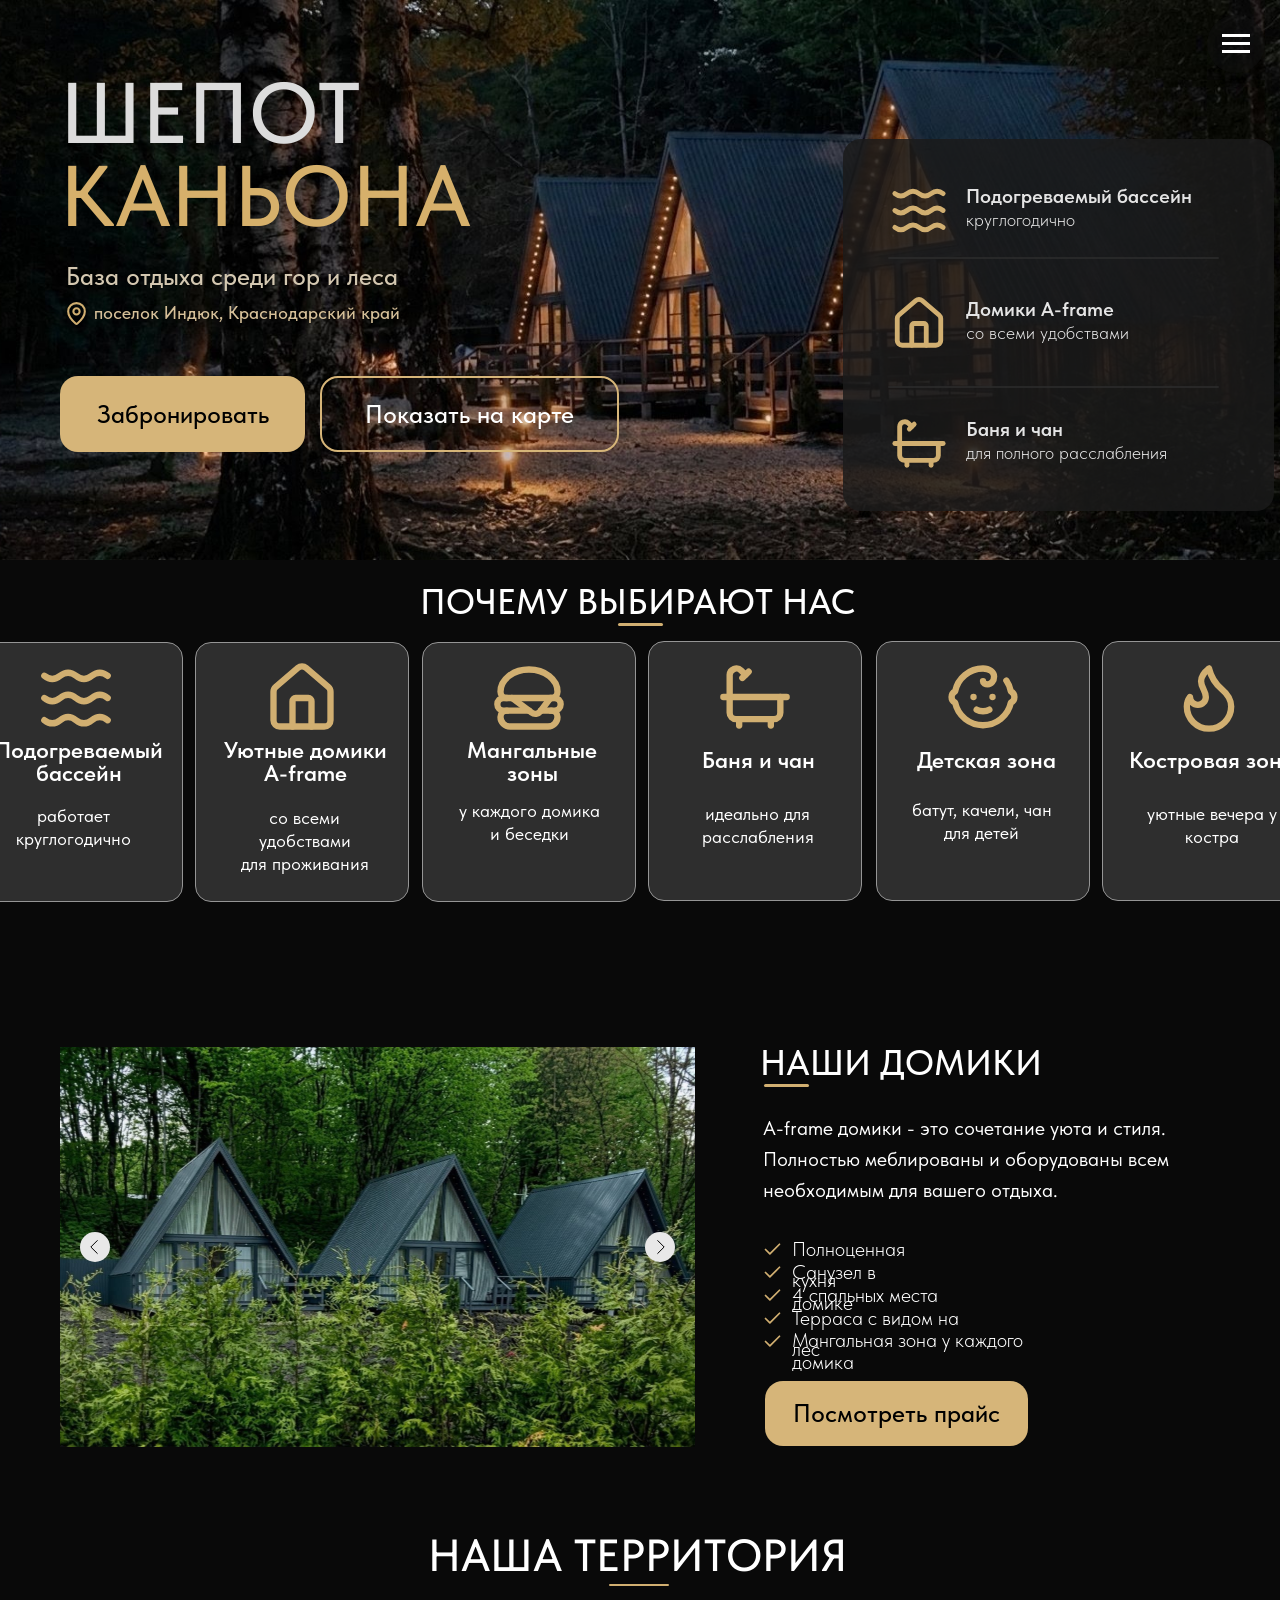
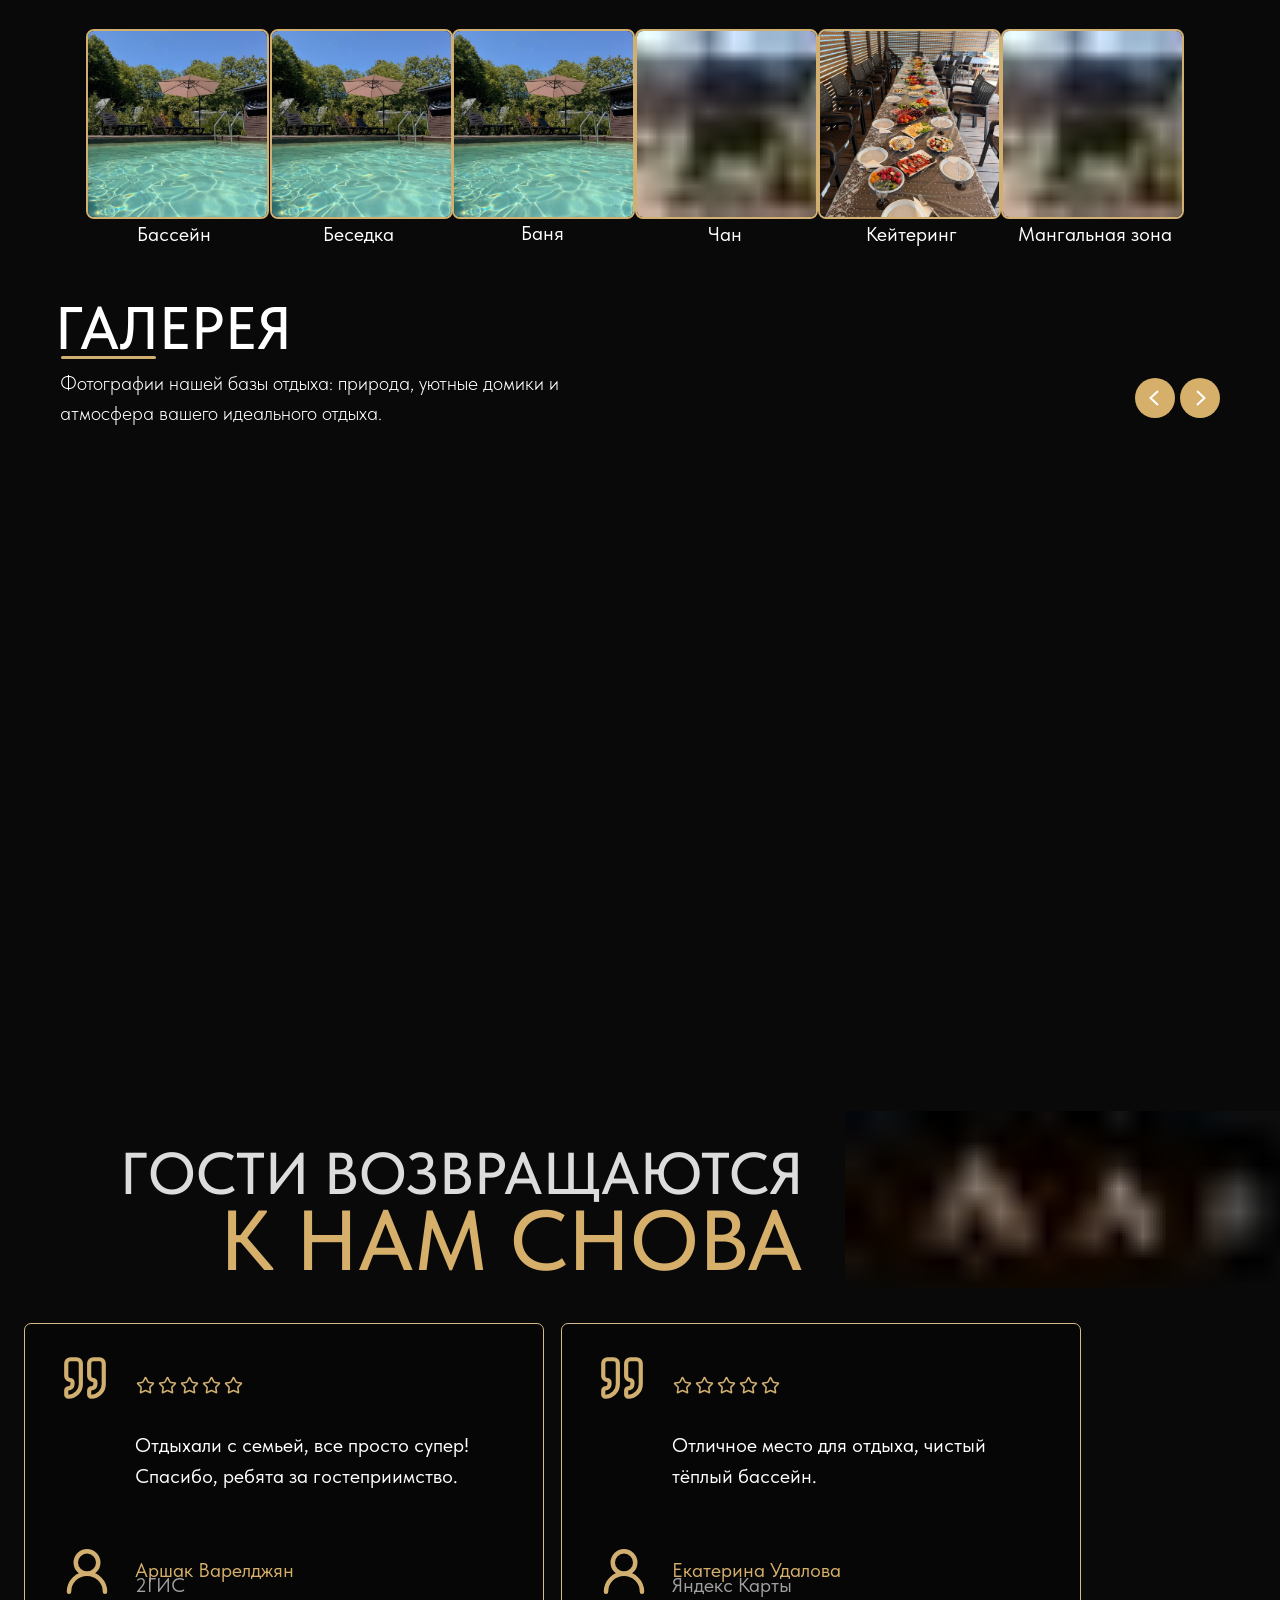
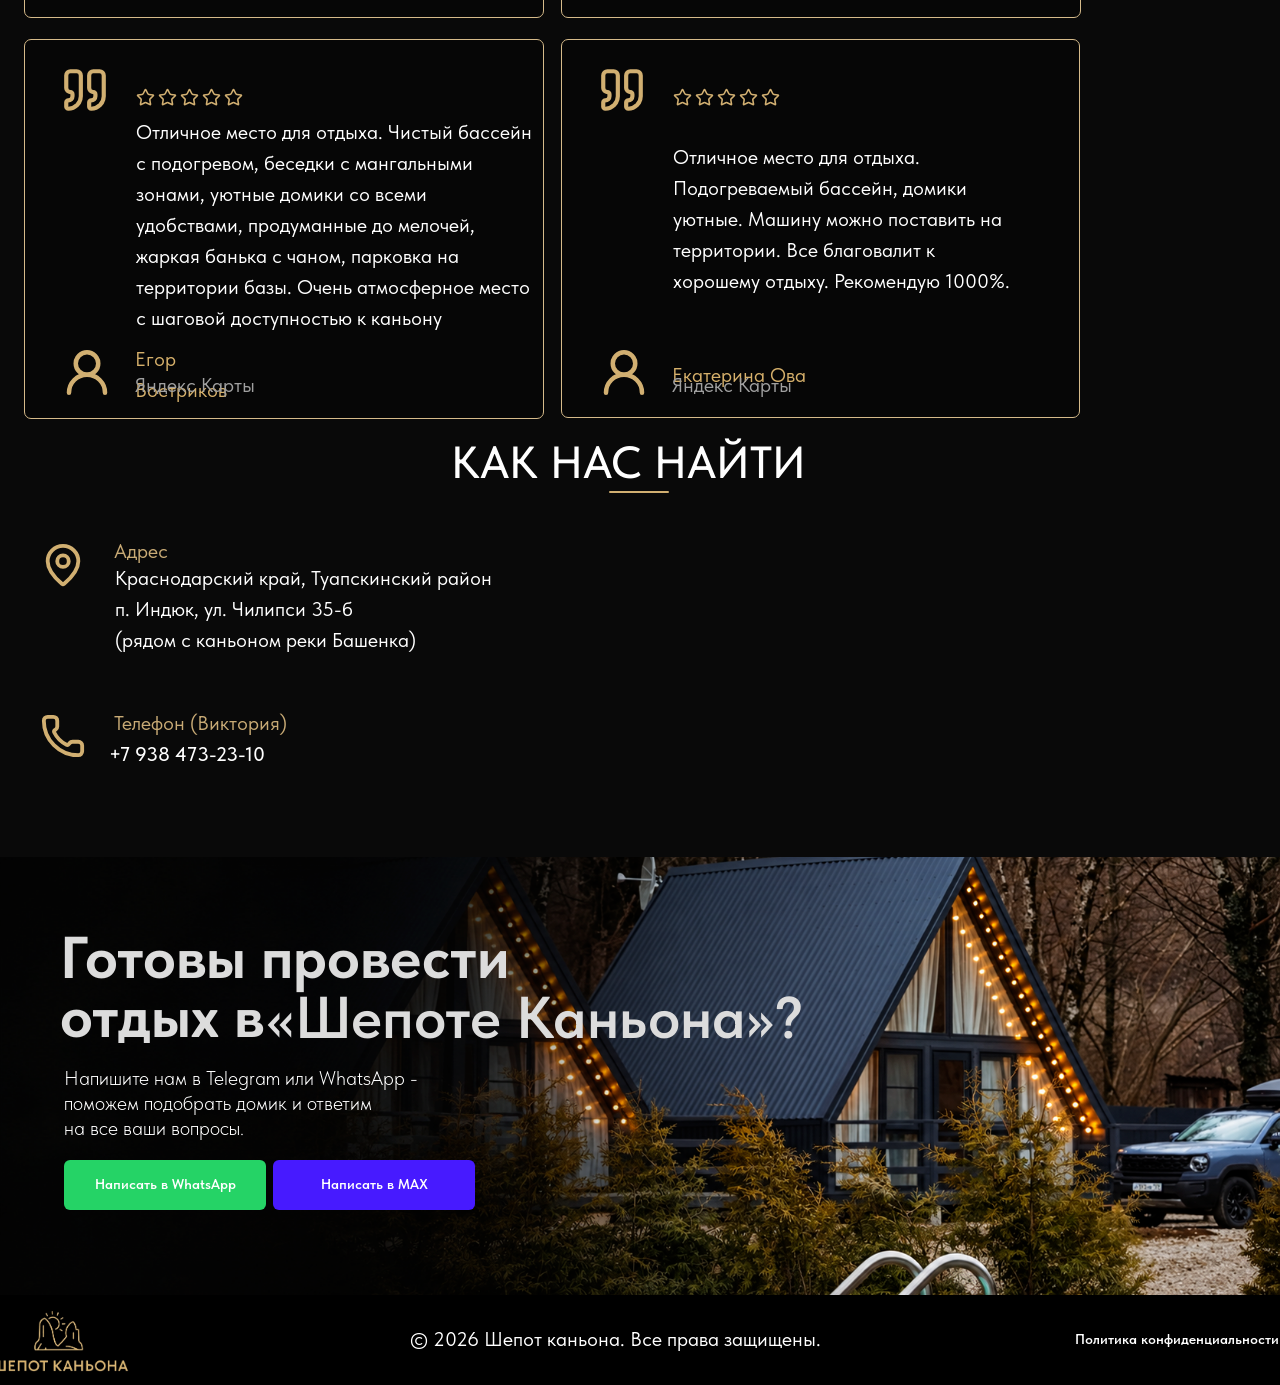
==== commit 273bbb04: "Add files via upload" ====
--- a/index.html
+++ b/index.html
@@ -8,74 +8,67 @@
     <title>
       Blank page
     </title>
-    <meta property="og:url" content="https://shepotkaniona.tilda.ws">
+    <meta property="og:url" content="https://shepotkaniona.github.io/">
     <meta property="og:title" content="Blank page">
     <meta property="og:description" content="">
     <meta property="og:type" content="website">
-    <meta property="og:image" content="https://static.tildacdn.com/tild6163-6239-4764-b662-363661636337/IMAGE_2026-07-18_193.jpg">
-    <link rel="canonical" href="https://shepotkaniona.tilda.ws">
+    <meta property="og:image" content="assets/images/IMAGE_2026-07-18_193.jpg">
+    <link rel="canonical" href="https://shepotkaniona.github.io/">
     <!--/metatextblock-->
     <meta name="format-detection" content="telephone=no">
     <meta http-equiv="x-dns-prefetch-control" content="on">
-    <link rel="dns-prefetch" href="https://ws.tildacdn.com">
-    <link rel="dns-prefetch" href="https://static.tildacdn.com">
+
     <!--favicons-->
-    <link rel="shortcut icon" href="https://static.tildacdn.com/img/tildafavicon.ico" type="image/x-icon">
+    <link rel="shortcut icon" href="assets/images/favicon.ico" type="image/x-icon">
     <!--/favicons-->
     <!-- Assets -->
-    <script type="text/javascript" async="" id="tildastatscript" src="https://static.tildacdn.com/js/tilda-stat-1.0.min.js">
-    </script>
-    <script src="https://neo.tildacdn.com/js/tilda-fallback-1.0.min.js" async="" charset="utf-8">
-    </script>
-    <link rel="stylesheet" href="https://static.tildacdn.com/css/tilda-grid-3.0.min.css" type="text/css" media="all" onerror="this.loaderr='y';">
-    <link rel="stylesheet" href="https://static.tildacdn.com/ws/project27470206/tilda-blocks-page154448326.min.css?t=1786347003" type="text/css" media="all" onerror="this.loaderr='y';">
-    <link rel="stylesheet" href="https://static.tildacdn.com/css/tilda-menusub-1.1.min.css" type="text/css" media="all" onerror="this.loaderr='y';">
-    <link rel="stylesheet" href="https://static.tildacdn.com/css/tilda-menu-widgeticons-1.0.min.css" type="text/css" media="all" onerror="this.loaderr='y';">
-    <link rel="stylesheet" href="https://static.tildacdn.com/css/tilda-zoom-2.0.min.css" type="text/css" media="all" onload="this.media='all';" onerror="this.loaderr='y';">
+    <link rel="stylesheet" href="assets/css/grid-3.0.min.css" type="text/css" media="all" onerror="this.loaderr='y';">
+    <link rel="stylesheet" href="assets/css/blocks-page154448326.min.css" type="text/css" media="all" onerror="this.loaderr='y';">
+    <link rel="stylesheet" href="assets/css/menusub-1.1.min.css" type="text/css" media="all" onerror="this.loaderr='y';">
+    <link rel="stylesheet" href="assets/css/menu-widgeticons-1.0.min.css" type="text/css" media="all" onerror="this.loaderr='y';">
+    <link rel="stylesheet" href="assets/css/zoom-2.0.min.css" type="text/css" media="all" onload="this.media='all';" onerror="this.loaderr='y';">
     <noscript>
-      <link rel="stylesheet" href="https://static.tildacdn.com/css/tilda-zoom-2.0.min.css" type="text/css" media="all" />
+      <link rel="stylesheet" href="assets/css/zoom-2.0.min.css" type="text/css" media="all" />
     </noscript>
-    <link rel="stylesheet" href="https://static.tildacdn.com/css/tilda-slds-1.4.min.css" type="text/css" media="all" onload="this.media='all';" onerror="this.loaderr='y';">
+    <link rel="stylesheet" href="assets/css/slds-1.4.min.css" type="text/css" media="all" onload="this.media='all';" onerror="this.loaderr='y';">
     <noscript>
-      <link rel="stylesheet" href="https://static.tildacdn.com/css/tilda-slds-1.4.min.css" type="text/css" media="all" />
+      <link rel="stylesheet" href="assets/css/slds-1.4.min.css" type="text/css" media="all" />
     </noscript>
-    <link rel="stylesheet" href="https://static.tildacdn.com/css/tilda-zero-gallery-1.0.min.css" type="text/css" media="all" onerror="this.loaderr='y';">
-    <link rel="stylesheet" href="https://static.tildacdn.com/css/fonts-tildasans.css" type="text/css" media="all" onerror="this.loaderr='y';">
-    <script nomodule="" src="https://static.tildacdn.com/js/tilda-polyfill-1.0.min.js" charset="utf-8">
-    </script>
+    <link rel="stylesheet" href="assets/css/zero-gallery-1.0.min.css" type="text/css" media="all" onerror="this.loaderr='y';">
+    <link rel="stylesheet" href="assets/css/fonts-tildasans.css" type="text/css" media="all" onerror="this.loaderr='y';">
     <script type="text/javascript">
 function t_onReady(func) {if(document.readyState!='loading') {func();} else {document.addEventListener('DOMContentLoaded',func);}}
 function t_onFuncLoad(funcName,okFunc,time) {if(typeof window[funcName]==='function') {okFunc();} else {setTimeout(function() {t_onFuncLoad(funcName,okFunc,time);},(time||100));}}function t396_initialScale(t){var e=document.getElementById("rec"+t);if(e){var i=e.querySelector(".t396__artboard");if(i){window.tn_scale_initial_window_width||(window.tn_scale_initial_window_width=document.documentElement.clientWidth);var a=window.tn_scale_initial_window_width,r=[],n,l=i.getAttribute("data-artboard-screens");if(l){l=l.split(",");for(var o=0;o<l.length;o++)r[o]=parseInt(l[o],10)}else r=[320,480,640,960,1200];for(var o=0;o<r.length;o++){var d=r[o];a>=d&&(n=d)}var _="edit"===window.allrecords.getAttribute("data-tilda-mode"),c="center"===t396_getFieldValue(i,"valign",n,r),s="grid"===t396_getFieldValue(i,"upscale",n,r),w=t396_getFieldValue(i,"height_vh",n,r),g=t396_getFieldValue(i,"height",n,r),u=!!window.opr&&!!window.opr.addons||!!window.opera||-1!==navigator.userAgent.indexOf(" OPR/");if(!_&&c&&!s&&!w&&g&&!u){var h=parseFloat((a/n).toFixed(3)),f=[i,i.querySelector(".t396__carrier"),i.querySelector(".t396__filter")],v=Math.floor(parseInt(g,10)*h)+"px",p;i.style.setProperty("--initial-scale-height",v);for(var o=0;o<f.length;o++)f[o].style.setProperty("height","var(--initial-scale-height)");t396_scaleInitial__getElementsToScale(i).forEach((function(t){t.style.zoom=h}))}}}}function t396_scaleInitial__getElementsToScale(t){return t?Array.prototype.slice.call(t.children).filter((function(t){return t&&(t.classList.contains("t396__elem")||t.classList.contains("t396__group"))})):[]}function t396_getFieldValue(t,e,i,a){var r,n=a[a.length-1];if(!(r=i===n?t.getAttribute("data-artboard-"+e):t.getAttribute("data-artboard-"+e+"-res-"+i)))for(var l=0;l<a.length;l++){var o=a[l];if(!(o<=i)&&(r=o===n?t.getAttribute("data-artboard-"+e):t.getAttribute("data-artboard-"+e+"-res-"+o)))break}return r}window.TN_SCALE_INITIAL_VER="1.0",window.tn_scale_initial_window_width=null;
     </script>
-    <script src="https://static.tildacdn.com/js/tilda-scripts-3.0.min.js" charset="utf-8" defer="" onerror="this.loaderr='y';">
-    </script>
-    <script src="https://static.tildacdn.com/ws/project27470206/tilda-blocks-page154448326.min.js?t=1786347003" charset="utf-8" async="" onerror="this.loaderr='y';">
-    </script>
-    <script src="https://static.tildacdn.com/js/tilda-lazyload-1.0.min.js" charset="utf-8" async="" onerror="this.loaderr='y';">
-    </script>
-    <script src="https://static.tildacdn.com/js/tilda-menusub-1.1.min.js" charset="utf-8" async="" onerror="this.loaderr='y';">
-    </script>
-    <script src="https://static.tildacdn.com/js/tilda-menu-1.1.min.js" charset="utf-8" async="" onerror="this.loaderr='y';">
-    </script>
-    <script src="https://static.tildacdn.com/js/tilda-menu-widgeticons-1.0.min.js" charset="utf-8" async="" onerror="this.loaderr='y';">
-    </script>
-    <script src="https://static.tildacdn.com/js/tilda-zero-1.1.min.js" charset="utf-8" async="" onerror="this.loaderr='y';">
-    </script>
-    <script src="https://static.tildacdn.com/js/tilda-zoom-2.0.min.js" charset="utf-8" async="" onerror="this.loaderr='y';">
-    </script>
-    <script src="https://static.tildacdn.com/js/tilda-video-1.0.min.js" charset="utf-8" async="" onerror="this.loaderr='y';">
-    </script>
-    <script src="https://static.tildacdn.com/js/hammer.min.js" charset="utf-8" async="" onerror="this.loaderr='y';">
-    </script>
-    <script src="https://static.tildacdn.com/js/tilda-slider-1.0.min.js" charset="utf-8" async="" onerror="this.loaderr='y';">
-    </script>
-    <script src="https://static.tildacdn.com/js/tilda-slds-1.4.min.js" charset="utf-8" async="" onerror="this.loaderr='y';">
-    </script>
-    <script src="https://static.tildacdn.com/js/tilda-zero-gallery-1.0.min.js" charset="utf-8" async="" onerror="this.loaderr='y';">
-    </script>
-    <script src="https://static.tildacdn.com/js/tilda-zero-scale-1.0.min.js" charset="utf-8" async="" onerror="this.loaderr='y';">
-    </script>
-    <script src="https://static.tildacdn.com/js/tilda-events-1.0.min.js" charset="utf-8" async="" onerror="this.loaderr='y';">
+    <script src="assets/js/scripts-3.0.min.js" charset="utf-8" defer="" onerror="this.loaderr='y';">
+    </script>
+    <script src="assets/js/blocks-page154448326.min.js" charset="utf-8" async="" onerror="this.loaderr='y';">
+    </script>
+    <script src="assets/js/lazyload-1.0.min.js" charset="utf-8" async="" onerror="this.loaderr='y';">
+    </script>
+    <script src="assets/js/menusub-1.1.min.js" charset="utf-8" async="" onerror="this.loaderr='y';">
+    </script>
+    <script src="assets/js/menu-1.1.min.js" charset="utf-8" async="" onerror="this.loaderr='y';">
+    </script>
+    <script src="assets/js/menu-widgeticons-1.0.min.js" charset="utf-8" async="" onerror="this.loaderr='y';">
+    </script>
+    <script src="assets/js/zero-1.1.min.js" charset="utf-8" async="" onerror="this.loaderr='y';">
+    </script>
+    <script src="assets/js/zoom-2.0.min.js" charset="utf-8" async="" onerror="this.loaderr='y';">
+    </script>
+    <script src="assets/js/video-1.0.min.js" charset="utf-8" async="" onerror="this.loaderr='y';">
+    </script>
+    <script src="assets/js/hammer.min.js" charset="utf-8" async="" onerror="this.loaderr='y';">
+    </script>
+    <script src="assets/js/slider-1.0.min.js" charset="utf-8" async="" onerror="this.loaderr='y';">
+    </script>
+    <script src="assets/js/slds-1.4.min.js" charset="utf-8" async="" onerror="this.loaderr='y';">
+    </script>
+    <script src="assets/js/zero-gallery-1.0.min.js" charset="utf-8" async="" onerror="this.loaderr='y';">
+    </script>
+    <script src="assets/js/zero-scale-1.0.min.js" charset="utf-8" async="" onerror="this.loaderr='y';">
+    </script>
+    <script src="assets/js/events-1.0.min.js" charset="utf-8" async="" onerror="this.loaderr='y';">
     </script>
     <script type="text/javascript">
 window.dataLayer=window.dataLayer||[];
@@ -138,7 +131,7 @@
           </button>
           <div class="t-menu-popover__container t-menu-popover__container_left">
             <div class="t3112__logowrapper">
-              <img class="t3112__logoimg" src="https://static.tildacdn.com/tild3366-3462-4163-a166-643132376631/IMAGE_2026-07-18_193.jpg" imgfield="img" alt="">
+              <img class="t3112__logoimg" src="assets/images/IMAGE_2026-07-18_193.jpg" imgfield="img" alt="">
             </div>
             <div class="t-menu-popover__burgermenu__list-wrapper">
               <ul role="list" class="t-menu-base__list t-menu__list ">
@@ -165,7 +158,7 @@
                 </li>
                 <li class="t-menu-base__list-item">
                   <div class="t-menu__link-wrapper" data-menu-submenu-hook="">
-                    <a class="t-menu__link-item" href="/price" data-menu-item-number="4">
+                    <a class="t-menu__link-item" href="price.html" data-menu-item-number="4">
                       Прайс
                     </a>
                   </div>
@@ -234,7 +227,7 @@
       <div id="rec2475015691" class="r t-rec" style="--zoom: 1;" data-animationappear="off" data-record-type="396">
         <!-- T396 -->
         <style>
-#rec2475015691 .t396__artboard{height:603px;background-color:#ffffff;}#rec2475015691 .t396__filter{height:603px;}#rec2475015691 .t396__carrier{height:603px;background-position:center center;background-attachment:scroll;background-image:url('https://static.tildacdn.com/tild3239-3635-4438-a334-633834366636/IMAGE_2026-07-17_174.jpg');background-size:cover;background-repeat:no-repeat;}@media screen and (max-width:1599px){#rec2475015691 .t396__artboard,#rec2475015691 .t396__filter,#rec2475015691 .t396__carrier{height:560px;}#rec2475015691 .t396__filter{}#rec2475015691 .t396__carrier{background-attachment:scroll;}}@media screen and (max-width:1199px){#rec2475015691 .t396__artboard,#rec2475015691 .t396__filter,#rec2475015691 .t396__carrier{height:403px;}#rec2475015691 .t396__filter{}#rec2475015691 .t396__carrier{background-image:url('https://static.tildacdn.com/tild3239-3635-4438-a334-633834366636/IMAGE_2026-07-17_174.jpg');background-attachment:scroll;}}@media screen and (max-width:959px){#rec2475015691 .t396__artboard,#rec2475015691 .t396__filter,#rec2475015691 .t396__carrier{height:352px;}#rec2475015691 .t396__filter{}#rec2475015691 .t396__carrier{background-attachment:scroll;}}@media screen and (max-width:639px){#rec2475015691 .t396__artboard,#rec2475015691 .t396__filter,#rec2475015691 .t396__carrier{height:479px;}#rec2475015691 .t396__filter{}#rec2475015691 .t396__carrier{background-position:center center;background-attachment:scroll;}}@media screen and (max-width:479px){#rec2475015691 .t396__artboard,#rec2475015691 .t396__filter,#rec2475015691 .t396__carrier{height:399px;}#rec2475015691 .t396__filter{}#rec2475015691 .t396__carrier{background-attachment:scroll;}}#rec2475015691 .tn-elem[data-elem-id="1784185346463000003"]{color:#d6b06b;z-index:3;top:141px;;left:calc(50% - 800px + 0px);;width:479px;height:176px;}#rec2475015691 .tn-elem[data-elem-id="1784185346463000003"] .tn-atom{vertical-align:middle;color:#d6b06b;font-size:100px;font-family:var(--t-text-font,Arial);line-height:1.55;font-weight:500;background-position:center center;border-width:var(--t396-borderwidth,0);border-style:var(--t396-borderstyle,solid);border-color:var(--t396-bordercolor,transparent);transition:background-color var(--t396-speedhover,0s) ease-in-out,color var(--t396-speedhover,0s) ease-in-out,border-color var(--t396-speedhover,0s) ease-in-out,box-shadow var(--t396-shadowshoverspeed,0.2s) ease-in-out;--t396-shadow-text-opacity:100%;text-shadow:var(--t396-shadow-text-x,0px) var(--t396-shadow-text-y,0px) var(--t396-shadow-text-blur,0px) rgba(var(--t396-shadow-text-color),var(--t396-shadow-text-opacity,100%));}@media screen and (max-width:1599px){#rec2475015691 .tn-elem[data-elem-id="1784185346463000003"]{display:table;top:129px;;left:calc(50% - 600px + 20px);;width:412px;height:133px;}#rec2475015691 .tn-elem[data-elem-id="1784185346463000003"] .tn-atom{vertical-align:middle;white-space:normal;font-size:86px;background-size:cover;}}@media screen and (max-width:1199px){#rec2475015691 .tn-elem[data-elem-id="1784185346463000003"]{display:table;top:75px;;left:calc(50% - 480px + 18px);;width:px;}#rec2475015691 .tn-elem[data-elem-id="1784185346463000003"] .tn-atom{white-space:normal;font-size:74px;background-size:cover;}}@media screen and (max-width:959px){#rec2475015691 .tn-elem[data-elem-id="1784185346463000003"]{display:table;top:61px;;left:calc(50% - 320px + 22px);;width:412px;height:97px;}#rec2475015691 .tn-elem[data-elem-id="1784185346463000003"] .tn-atom{vertical-align:middle;white-space:normal;font-size:55px;background-size:cover;}}@media screen and (max-width:639px){#rec2475015691 .tn-elem[data-elem-id="1784185346463000003"]{display:table;top:63px;;left:calc(50% - 240px + 34px);;width:412px;height:97px;}#rec2475015691 .tn-elem[data-elem-id="1784185346463000003"] .tn-atom{vertical-align:middle;white-space:normal;background-size:cover;}}@media screen and (max-width:479px){#rec2475015691 .tn-elem[data-elem-id="1784185346463000003"]{display:table;top:43px;;left:calc(50% - 160px + 31px);;width:px;}#rec2475015691 .tn-elem[data-elem-id="1784185346463000003"] .tn-atom{white-space:normal;font-size:43px;background-size:cover;}}#rec2475015691 .tn-elem[data-elem-id="1784185270471000002"]{color:#dcdcdc;z-index:3;top:38px;;left:calc(50% - 800px + 0px);;width:349px;height:176px;}#rec2475015691 .tn-elem[data-elem-id="1784185270471000002"] .tn-atom{vertical-align:middle;color:#dcdcdc;font-size:100px;font-family:var(--t-text-font,Arial);line-height:1.55;font-weight:500;background-position:center center;border-width:var(--t396-borderwidth,0);border-style:var(--t396-borderstyle,solid);border-color:var(--t396-bordercolor,transparent);transition:background-color var(--t396-speedhover,0s) ease-in-out,color var(--t396-speedhover,0s) ease-in-out,border-color var(--t396-speedhover,0s) ease-in-out,box-shadow var(--t396-shadowshoverspeed,0.2s) ease-in-out;--t396-shadow-text-opacity:100%;text-shadow:var(--t396-shadow-text-x,0px) var(--t396-shadow-text-y,0px) var(--t396-shadow-text-blur,0px) rgba(var(--t396-shadow-text-color),var(--t396-shadow-text-opacity,100%));}@media screen and (max-width:1599px){#rec2475015691 .tn-elem[data-elem-id="1784185270471000002"]{display:table;top:46px;;left:calc(50% - 600px + 20px);;width:300px;height:133px;}#rec2475015691 .tn-elem[data-elem-id="1784185270471000002"] .tn-atom{vertical-align:middle;white-space:normal;font-size:86px;background-size:cover;}}@media screen and (max-width:1199px){#rec2475015691 .tn-elem[data-elem-id="1784185270471000002"]{display:table;top:-8px;;left:calc(50% - 480px + 18px);;width:300px;height:133px;}#rec2475015691 .tn-elem[data-elem-id="1784185270471000002"] .tn-atom{vertical-align:middle;white-space:normal;font-size:74px;background-size:cover;}}@media screen and (max-width:959px){#rec2475015691 .tn-elem[data-elem-id="1784185270471000002"]{display:table;top:0px;;left:calc(50% - 320px + 22px);;width:px;height:97px;}#rec2475015691 .tn-elem[data-elem-id="1784185270471000002"] .tn-atom{white-space:normal;font-size:55px;background-size:cover;}}@media screen and (max-width:639px){#rec2475015691 .tn-elem[data-elem-id="1784185270471000002"]{display:table;top:2px;;left:calc(50% - 240px + 34px);;width:300px;height:97px;}#rec2475015691 .tn-elem[data-elem-id="1784185270471000002"] .tn-atom{vertical-align:middle;white-space:normal;background-size:cover;}}@media screen and (max-width:479px){#rec2475015691 .tn-elem[data-elem-id="1784185270471000002"]{display:table;top:4px;;left:calc(50% - 160px + 31px);;width:300px;height:97px;}#rec2475015691 .tn-elem[data-elem-id="1784185270471000002"] .tn-atom{white-space:normal;font-size:43px;background-size:cover;}}#rec2475015691 .tn-elem[data-elem-id="1784186248139000011"]{color:#d5bf98;z-index:3;top:347px;;left:calc(50% - 800px + 39px);;width:auto;height:auto;}#rec2475015691 .tn-elem[data-elem-id="1784186248139000011"] .tn-atom{vertical-align:middle;white-space:nowrap;color:#d5bf98;font-size:22px;font-family:var(--t-text-font,Arial);line-height:1.55;font-weight:500;background-position:center center;border-width:var(--t396-borderwidth,0);border-style:var(--t396-borderstyle,solid);border-color:var(--t396-bordercolor,transparent);transition:background-color var(--t396-speedhover,0s) ease-in-out,color var(--t396-speedhover,0s) ease-in-out,border-color var(--t396-speedhover,0s) ease-in-out,box-shadow var(--t396-shadowshoverspeed,0.2s) ease-in-out;--t396-shadow-text-opacity:100%;text-shadow:var(--t396-shadow-text-x,0px) var(--t396-shadow-text-y,0px) var(--t396-shadow-text-blur,0px) rgba(var(--t396-shadow-text-color),var(--t396-shadow-text-opacity,100%));}@media screen and (max-width:1599px){#rec2475015691 .tn-elem[data-elem-id="1784186248139000011"]{display:table;top:299px;;left:calc(50% - 600px + 54px);;width:auto;height:auto;}#rec2475015691 .tn-elem[data-elem-id="1784186248139000011"] .tn-atom{vertical-align:middle;white-space:nowrap;font-size:18px;background-size:cover;}}@media screen and (max-width:1199px){#rec2475015691 .tn-elem[data-elem-id="1784186248139000011"]{display:table;top:213px;;left:calc(50% - 480px + 46px);;width:auto;height:auto;}#rec2475015691 .tn-elem[data-elem-id="1784186248139000011"] .tn-atom{white-space:nowrap;font-size:16px;background-size:cover;}}@media screen and (max-width:959px){#rec2475015691 .tn-elem[data-elem-id="1784186248139000011"]{display:table;top:162px;;left:calc(50% - 320px + 43px);;width:auto;height:auto;}#rec2475015691 .tn-elem[data-elem-id="1784186248139000011"] .tn-atom{white-space:nowrap;font-size:13px;background-size:cover;}}@media screen and (max-width:639px){#rec2475015691 .tn-elem[data-elem-id="1784186248139000011"]{display:table;top:164px;;left:calc(50% - 240px + 57px);;width:auto;height:auto;}#rec2475015691 .tn-elem[data-elem-id="1784186248139000011"] .tn-atom{vertical-align:middle;white-space:nowrap;background-size:cover;}}@media screen and (max-width:479px){#rec2475015691 .tn-elem[data-elem-id="1784186248139000011"]{display:table;top:138px;;left:calc(50% - 160px + 46px);;width:auto;height:auto;}#rec2475015691 .tn-elem[data-elem-id="1784186248139000011"] .tn-atom{white-space:nowrap;font-size:11px;background-size:cover;}}#rec2475015691 .tn-elem[data-elem-id="1784186129820000010"]{color:#d4c8b1;z-index:3;top:305px;;left:calc(50% - 800px + 7px);;width:auto;height:auto;}#rec2475015691 .tn-elem[data-elem-id="1784186129820000010"] .tn-atom{vertical-align:middle;white-space:nowrap;color:#d4c8b1;font-size:27px;font-family:var(--t-text-font,Arial);line-height:1.55;font-weight:500;background-position:center center;border-width:var(--t396-borderwidth,0);border-style:var(--t396-borderstyle,solid);border-color:var(--t396-bordercolor,transparent);transition:background-color var(--t396-speedhover,0s) ease-in-out,color var(--t396-speedhover,0s) ease-in-out,border-color var(--t396-speedhover,0s) ease-in-out,box-shadow var(--t396-shadowshoverspeed,0.2s) ease-in-out;--t396-shadow-text-opacity:100%;text-shadow:var(--t396-shadow-text-x,0px) var(--t396-shadow-text-y,0px) var(--t396-shadow-text-blur,0px) rgba(var(--t396-shadow-text-color),var(--t396-shadow-text-opacity,100%));}@media screen and (max-width:1599px){#rec2475015691 .tn-elem[data-elem-id="1784186129820000010"]{display:table;top:257px;;left:calc(50% - 600px + 26px);;width:auto;height:auto;}#rec2475015691 .tn-elem[data-elem-id="1784186129820000010"] .tn-atom{vertical-align:middle;white-space:nowrap;font-size:25px;background-size:cover;}}@media screen and (max-width:1199px){#rec2475015691 .tn-elem[data-elem-id="1784186129820000010"]{display:table;top:177px;;left:calc(50% - 480px + 23px);;width:auto;height:auto;}#rec2475015691 .tn-elem[data-elem-id="1784186129820000010"] .tn-atom{white-space:nowrap;font-size:23px;background-size:cover;}}@media screen and (max-width:959px){#rec2475015691 .tn-elem[data-elem-id="1784186129820000010"]{display:table;top:136px;;left:calc(50% - 320px + 26px);;width:auto;height:auto;}#rec2475015691 .tn-elem[data-elem-id="1784186129820000010"] .tn-atom{white-space:nowrap;font-size:19px;background-size:cover;}}@media screen and (max-width:639px){#rec2475015691 .tn-elem[data-elem-id="1784186129820000010"]{display:table;top:138px;;left:calc(50% - 240px + 38px);;width:auto;height:auto;}#rec2475015691 .tn-elem[data-elem-id="1784186129820000010"] .tn-atom{vertical-align:middle;white-space:nowrap;background-size:cover;}}@media screen and (max-width:479px){#rec2475015691 .tn-elem[data-elem-id="1784186129820000010"]{display:table;top:116px;;left:calc(50% - 160px + 33px);;width:auto;height:auto;}#rec2475015691 .tn-elem[data-elem-id="1784186129820000010"] .tn-atom{white-space:nowrap;font-size:14px;background-size:cover;}}#rec2475015691 .tn-elem[data-elem-id="1784186406939000012"]{z-index:3;top:352px;;left:calc(50% - 800px + 3px);;width:29px;height:29px;}#rec2475015691 .tn-elem[data-elem-id="1784186406939000012"] .tn-atom{border-radius:0px 0px 0px 0px;background-position:center center;background-size:cover;background-repeat:no-repeat;border-width:var(--t396-borderwidth,0);border-style:var(--t396-borderstyle,solid);border-color:var(--t396-bordercolor,transparent);transition:background-color var(--t396-speedhover,0s) ease-in-out,color var(--t396-speedhover,0s) ease-in-out,border-color var(--t396-speedhover,0s) ease-in-out,box-shadow var(--t396-shadowshoverspeed,0.2s) ease-in-out;}@media screen and (max-width:1599px){#rec2475015691 .tn-elem[data-elem-id="1784186406939000012"]{display:table;top:301px;;left:calc(50% - 600px + 24px);;width:25px;height:25px;}}@media screen and (max-width:1199px){#rec2475015691 .tn-elem[data-elem-id="1784186406939000012"]{display:table;top:216px;;left:calc(50% - 480px + 23px);;width:18px;height:20px;}}@media screen and (max-width:959px){#rec2475015691 .tn-elem[data-elem-id="1784186406939000012"]{display:table;top:165px;;left:calc(50% - 320px + 28px);;width:13px;height:14px;}}@media screen and (max-width:639px){#rec2475015691 .tn-elem[data-elem-id="1784186406939000012"]{display:table;top:167px;;left:calc(50% - 240px + 40px);;width:13px;height:14px;}}@media screen and (max-width:479px){#rec2475015691 .tn-elem[data-elem-id="1784186406939000012"]{display:table;top:140px;;left:calc(50% - 160px + 31px);;border-radius:6px 6px 6px 6px;}#rec2475015691 .tn-elem[data-elem-id="1784186406939000012"] .tn-atom{background-size:cover;border-radius:6px 6px 6px 6px;}}#rec2475015691 .tn-elem[data-elem-id="1784186725761000001"]{color:#ffffff;text-align:center;z-index:3;top:423px;;left:calc(50% - 800px + 287px);;width:379px;height:88px;}#rec2475015691 .tn-elem[data-elem-id="1784186725761000001"] .tn-atom{color:#ffffff;font-size:28px;font-family:var(--t-text-font,Arial);line-height:1.55;font-weight:500;border-radius:18px 18px 18px 18px;background-position:center center;--t396-borderwidth:2px;--t396-bordercolor:#d6b579;--t396-speedhover:0.2s;transition:background-color var(--t396-speedhover,0s) ease-in-out,color var(--t396-speedhover,0s) ease-in-out,border-color var(--t396-speedhover,0s) ease-in-out,box-shadow var(--t396-shadowshoverspeed,0.2s) ease-in-out;--t396-bordercolor-hover:#b79b67;-webkit-box-pack:center;-ms-flex-pack:center;justify-content:center;padding:0;border-width:var(--t396-borderwidth,0);border-style:var(--t396-borderstyle,solid);border-color:var(--t396-bordercolor,transparent);}#rec2475015691 .tn-elem[data-elem-id="1784186725761000001"] .tn-atom::after{display:none;}#rec2475015691 .tn-elem[data-elem-id="1784186725761000001"] .tn-atom .tn-atom__button-content{column-gap:10px;padding:0px 0px 0px 0px;}#rec2475015691 .tn-elem[data-elem-id="1784186725761000001"] .tn-atom .tn-atom__button-text{transition:color var(--t396-speedhover,0s) ease-in-out;color:#ffffff;}#rec2475015691 .tn-elem[data-elem-id="1784186725761000001"] .tn-atom .tn-atom__button-border::before{display:none;}#rec2475015691 .tn-elem[data-elem-id="1784186725761000001"] .tn-atom .tn-atom__button-border::after{display:none;}@media (hover),(min-width:0\0){#rec2475015691 .tn-elem[data-elem-id="1784186725761000001"] .tn-atom:hover::after{opacity:0;}#rec2475015691 .tn-elem[data-elem-id="1784186725761000001"] .tn-atom:hover{animation-name:none;}}@media (hover),(min-width:0\0){#rec2475015691 .tn-elem[data-elem-id="1784186725761000001"] .tn-atom:hover{border-style:var(--t396-borderstyle,solid);border-color:var(--t396-bordercolor-hover,var(--t396-bordercolor,transparent));}}@media (hover),(min-width:0\0){#rec2475015691 .tn-elem[data-elem-id="1784186725761000001"] .tn-atom:hover{color:#c4c4c4;}#rec2475015691 .tn-elem[data-elem-id="1784186725761000001"] .tn-atom:hover .tn-atom__button-text{color:#c4c4c4;}}@media screen and (max-width:1599px){#rec2475015691 .tn-elem[data-elem-id="1784186725761000001"]{display:block;top:376px;;left:calc(50% - 600px + 280px);;width:299px;height:76px;}#rec2475015691 .tn-elem[data-elem-id="1784186725761000001"] .tn-atom{white-space:normal;font-size:25px;background-size:cover;padding:0;border-width:var(--t396-borderwidth,0);border-style:var(--t396-borderstyle,solid);border-color:var(--t396-bordercolor,transparent);}#rec2475015691 .tn-elem[data-elem-id="1784186725761000001"] .tn-atom::after{display:none;}#rec2475015691 .tn-elem[data-elem-id="1784186725761000001"] .tn-atom .tn-atom__button-text{overflow:visible;}#rec2475015691 .tn-elem[data-elem-id="1784186725761000001"] .tn-atom .tn-atom__button-border::before{display:none;}#rec2475015691 .tn-elem[data-elem-id="1784186725761000001"] .tn-atom .tn-atom__button-border::after{display:none;}@media (hover),(min-width:0\0){#rec2475015691 .tn-elem[data-elem-id="1784186725761000001"] .tn-atom:hover::after{opacity:0;}#rec2475015691 .tn-elem[data-elem-id="1784186725761000001"] .tn-atom:hover{animation-name:none;}}@media (hover),(min-width:0\0){#rec2475015691 .tn-elem[data-elem-id="1784186725761000001"] .tn-atom:hover{border-style:var(--t396-borderstyle,solid);border-color:var(--t396-bordercolor-hover,var(--t396-bordercolor,transparent));}}}@media screen and (max-width:1199px){#rec2475015691 .tn-elem[data-elem-id="1784186725761000001"]{display:block;top:272px;;left:calc(50% - 480px + 244px);;width:255px;height:67px;}#rec2475015691 .tn-elem[data-elem-id="1784186725761000001"] .tn-atom{white-space:normal;font-size:20px;background-size:cover;padding:0;border-width:var(--t396-borderwidth,0);border-style:var(--t396-borderstyle,solid);border-color:var(--t396-bordercolor,transparent);}#rec2475015691 .tn-elem[data-elem-id="1784186725761000001"] .tn-atom::after{display:none;}#rec2475015691 .tn-elem[data-elem-id="1784186725761000001"] .tn-atom .tn-atom__button-text{overflow:visible;}#rec2475015691 .tn-elem[data-elem-id="1784186725761000001"] .tn-atom .tn-atom__button-border::before{display:none;}#rec2475015691 .tn-elem[data-elem-id="1784186725761000001"] .tn-atom .tn-atom__button-border::after{display:none;}@media (hover),(min-width:0\0){#rec2475015691 .tn-elem[data-elem-id="1784186725761000001"] .tn-atom:hover::after{opacity:0;}#rec2475015691 .tn-elem[data-elem-id="1784186725761000001"] .tn-atom:hover{animation-name:none;}}@media (hover),(min-width:0\0){#rec2475015691 .tn-elem[data-elem-id="1784186725761000001"] .tn-atom:hover{border-style:var(--t396-borderstyle,solid);border-color:var(--t396-bordercolor-hover,var(--t396-bordercolor,transparent));}}}@media screen and (max-width:959px){#rec2475015691 .tn-elem[data-elem-id="1784186725761000001"]{display:block;top:265px;;left:calc(50% - 320px + 28px);;width:201px;height:52px;}#rec2475015691 .tn-elem[data-elem-id="1784186725761000001"] .tn-atom{white-space:normal;font-size:14px;background-size:cover;padding:0;border-width:var(--t396-borderwidth,0);border-style:var(--t396-borderstyle,solid);border-color:var(--t396-bordercolor,transparent);}#rec2475015691 .tn-elem[data-elem-id="1784186725761000001"] .tn-atom::after{display:none;}#rec2475015691 .tn-elem[data-elem-id="1784186725761000001"] .tn-atom .tn-atom__button-text{overflow:visible;}#rec2475015691 .tn-elem[data-elem-id="1784186725761000001"] .tn-atom .tn-atom__button-border::before{display:none;}#rec2475015691 .tn-elem[data-elem-id="1784186725761000001"] .tn-atom .tn-atom__button-border::after{display:none;}@media (hover),(min-width:0\0){#rec2475015691 .tn-elem[data-elem-id="1784186725761000001"] .tn-atom:hover::after{opacity:0;}#rec2475015691 .tn-elem[data-elem-id="1784186725761000001"] .tn-atom:hover{animation-name:none;}}@media (hover),(min-width:0\0){#rec2475015691 .tn-elem[data-elem-id="1784186725761000001"] .tn-atom:hover{border-style:var(--t396-borderstyle,solid);border-color:var(--t396-bordercolor-hover,var(--t396-bordercolor,transparent));}}}@media screen and (max-width:639px){#rec2475015691 .tn-elem[data-elem-id="1784186725761000001"]{display:block;top:385px;;left:calc(50% - 240px + 38px);;width:422px;}#rec2475015691 .tn-elem[data-elem-id="1784186725761000001"] .tn-atom{white-space:normal;background-size:cover;padding:0;border-width:var(--t396-borderwidth,0);border-style:var(--t396-borderstyle,solid);border-color:var(--t396-bordercolor,transparent);}#rec2475015691 .tn-elem[data-elem-id="1784186725761000001"] .tn-atom::after{display:none;}#rec2475015691 .tn-elem[data-elem-id="1784186725761000001"] .tn-atom .tn-atom__button-text{overflow:visible;}#rec2475015691 .tn-elem[data-elem-id="1784186725761000001"] .tn-atom .tn-atom__button-border::before{display:none;}#rec2475015691 .tn-elem[data-elem-id="1784186725761000001"] .tn-atom .tn-atom__button-border::after{display:none;}@media (hover),(min-width:0\0){#rec2475015691 .tn-elem[data-elem-id="1784186725761000001"] .tn-atom:hover::after{opacity:0;}#rec2475015691 .tn-elem[data-elem-id="1784186725761000001"] .tn-atom:hover{animation-name:none;}}@media (hover),(min-width:0\0){#rec2475015691 .tn-elem[data-elem-id="1784186725761000001"] .tn-atom:hover{border-style:var(--t396-borderstyle,solid);border-color:var(--t396-bordercolor-hover,var(--t396-bordercolor,transparent));}}}@media screen and (max-width:479px){#rec2475015691 .tn-elem[data-elem-id="1784186725761000001"]{display:block;top:334px;;left:calc(50% - 160px + 24px);;width:272px;height:40px;}#rec2475015691 .tn-elem[data-elem-id="1784186725761000001"] .tn-atom{white-space:normal;font-size:16px;background-size:cover;padding:0;border-width:var(--t396-borderwidth,0);border-style:var(--t396-borderstyle,solid);border-color:var(--t396-bordercolor,transparent);}#rec2475015691 .tn-elem[data-elem-id="1784186725761000001"] .tn-atom::after{display:none;}#rec2475015691 .tn-elem[data-elem-id="1784186725761000001"] .tn-atom .tn-atom__button-text{overflow:visible;}#rec2475015691 .tn-elem[data-elem-id="1784186725761000001"] .tn-atom .tn-atom__button-border::before{display:none;}#rec2475015691 .tn-elem[data-elem-id="1784186725761000001"] .tn-atom .tn-atom__button-border::after{display:none;}@media (hover),(min-width:0\0){#rec2475015691 .tn-elem[data-elem-id="1784186725761000001"] .tn-atom:hover::after{opacity:0;}#rec2475015691 .tn-elem[data-elem-id="1784186725761000001"] .tn-atom:hover{animation-name:none;}}@media (hover),(min-width:0\0){#rec2475015691 .tn-elem[data-elem-id="1784186725761000001"] .tn-atom:hover{border-style:var(--t396-borderstyle,solid);border-color:var(--t396-bordercolor-hover,var(--t396-bordercolor,transparent));}}}#rec2475015691 .tn-elem[data-elem-id="1784186488525000013"]{color:#000000;text-align:center;z-index:3;top:423px;;left:calc(50% - 800px + 0px);;width:268px;height:88px;}#rec2475015691 .tn-elem[data-elem-id="1784186488525000013"] .tn-atom{color:#000000;font-size:28px;font-family:var(--t-text-font,Arial);line-height:1.55;font-weight:500;border-radius:18px 18px 18px 18px;background-position:center center;--t396-speedhover:0.2s;transition:background-color var(--t396-speedhover,0s) ease-in-out,color var(--t396-speedhover,0s) ease-in-out,border-color var(--t396-speedhover,0s) ease-in-out,box-shadow var(--t396-shadowshoverspeed,0.2s) ease-in-out;--t396-bgcolor-color:#d6b579;--t396-bgcolor-image:none;--t396-bgcolor-hover-color:#cfa14d;--t396-bgcolor-hover-image:none;background-color:var(--t396-bgcolor-color,transparent);-webkit-box-pack:center;-ms-flex-pack:center;justify-content:center;}#rec2475015691 .tn-elem[data-elem-id="1784186488525000013"] .tn-atom::after{display:none;}#rec2475015691 .tn-elem[data-elem-id="1784186488525000013"] .tn-atom .tn-atom__button-content{column-gap:10px;padding:0px 0px 0px 0px;}#rec2475015691 .tn-elem[data-elem-id="1784186488525000013"] .tn-atom .tn-atom__button-text{transition:color var(--t396-speedhover,0s) ease-in-out;color:#000000;}#rec2475015691 .tn-elem[data-elem-id="1784186488525000013"] .tn-atom .tn-atom__button-border::before{display:none;}#rec2475015691 .tn-elem[data-elem-id="1784186488525000013"] .tn-atom .tn-atom__button-border::after{display:none;}@media (hover),(min-width:0\0){#rec2475015691 .tn-elem[data-elem-id="1784186488525000013"] .tn-atom:hover::after{opacity:0;}#rec2475015691 .tn-elem[data-elem-id="1784186488525000013"] .tn-atom:hover{animation-name:none;background-color:var(--t396-bgcolor-hover-color,var(--t396-bgcolor-color,transparent));}}@media screen and (max-width:1599px){#rec2475015691 .tn-elem[data-elem-id="1784186488525000013"]{display:block;top:376px;;left:calc(50% - 600px + 20px);;width:245px;height:76px;}#rec2475015691 .tn-elem[data-elem-id="1784186488525000013"] .tn-atom{white-space:normal;font-size:25px;background-size:cover;background-color:var(--t396-bgcolor-color,transparent);}#rec2475015691 .tn-elem[data-elem-id="1784186488525000013"] .tn-atom::after{display:none;}#rec2475015691 .tn-elem[data-elem-id="1784186488525000013"] .tn-atom .tn-atom__button-text{overflow:visible;}#rec2475015691 .tn-elem[data-elem-id="1784186488525000013"] .tn-atom .tn-atom__button-border::before{display:none;}#rec2475015691 .tn-elem[data-elem-id="1784186488525000013"] .tn-atom .tn-atom__button-border::after{display:none;}@media (hover),(min-width:0\0){#rec2475015691 .tn-elem[data-elem-id="1784186488525000013"] .tn-atom:hover::after{opacity:0;}#rec2475015691 .tn-elem[data-elem-id="1784186488525000013"] .tn-atom:hover{animation-name:none;background-color:var(--t396-bgcolor-hover-color,var(--t396-bgcolor-color,transparent));}}}@media screen and (max-width:1199px){#rec2475015691 .tn-elem[data-elem-id="1784186488525000013"]{display:block;top:272px;;left:calc(50% - 480px + 22px);;width:209px;height:67px;}#rec2475015691 .tn-elem[data-elem-id="1784186488525000013"] .tn-atom{white-space:normal;font-size:20px;background-size:cover;background-color:var(--t396-bgcolor-color,transparent);}#rec2475015691 .tn-elem[data-elem-id="1784186488525000013"] .tn-atom::after{display:none;}#rec2475015691 .tn-elem[data-elem-id="1784186488525000013"] .tn-atom .tn-atom__button-text{overflow:visible;}#rec2475015691 .tn-elem[data-elem-id="1784186488525000013"] .tn-atom .tn-atom__button-border::before{display:none;}#rec2475015691 .tn-elem[data-elem-id="1784186488525000013"] .tn-atom .tn-atom__button-border::after{display:none;}@media (hover),(min-width:0\0){#rec2475015691 .tn-elem[data-elem-id="1784186488525000013"] .tn-atom:hover::after{opacity:0;}#rec2475015691 .tn-elem[data-elem-id="1784186488525000013"] .tn-atom:hover{animation-name:none;background-color:var(--t396-bgcolor-hover-color,var(--t396-bgcolor-color,transparent));}}}@media screen and (max-width:959px){#rec2475015691 .tn-elem[data-elem-id="1784186488525000013"]{display:block;top:203px;;left:calc(50% - 320px + 29px);;width:200px;height:52px;}#rec2475015691 .tn-elem[data-elem-id="1784186488525000013"] .tn-atom{white-space:normal;font-size:14px;background-size:cover;background-color:var(--t396-bgcolor-color,transparent);}#rec2475015691 .tn-elem[data-elem-id="1784186488525000013"] .tn-atom::after{display:none;}#rec2475015691 .tn-elem[data-elem-id="1784186488525000013"] .tn-atom .tn-atom__button-text{overflow:visible;}#rec2475015691 .tn-elem[data-elem-id="1784186488525000013"] .tn-atom .tn-atom__button-border::before{display:none;}#rec2475015691 .tn-elem[data-elem-id="1784186488525000013"] .tn-atom .tn-atom__button-border::after{display:none;}@media (hover),(min-width:0\0){#rec2475015691 .tn-elem[data-elem-id="1784186488525000013"] .tn-atom:hover::after{opacity:0;}#rec2475015691 .tn-elem[data-elem-id="1784186488525000013"] .tn-atom:hover{animation-name:none;background-color:var(--t396-bgcolor-hover-color,var(--t396-bgcolor-color,transparent));}}}@media screen and (max-width:639px){#rec2475015691 .tn-elem[data-elem-id="1784186488525000013"]{display:block;top:323px;;left:calc(50% - 240px + 41px);;width:419px;}#rec2475015691 .tn-elem[data-elem-id="1784186488525000013"] .tn-atom{white-space:normal;background-size:cover;background-color:var(--t396-bgcolor-color,transparent);}#rec2475015691 .tn-elem[data-elem-id="1784186488525000013"] .tn-atom::after{display:none;}#rec2475015691 .tn-elem[data-elem-id="1784186488525000013"] .tn-atom .tn-atom__button-text{overflow:visible;}#rec2475015691 .tn-elem[data-elem-id="1784186488525000013"] .tn-atom .tn-atom__button-border::before{display:none;}#rec2475015691 .tn-elem[data-elem-id="1784186488525000013"] .tn-atom .tn-atom__button-border::after{display:none;}@media (hover),(min-width:0\0){#rec2475015691 .tn-elem[data-elem-id="1784186488525000013"] .tn-atom:hover::after{opacity:0;}#rec2475015691 .tn-elem[data-elem-id="1784186488525000013"] .tn-atom:hover{animation-name:none;background-color:var(--t396-bgcolor-hover-color,var(--t396-bgcolor-color,transparent));}}}@media screen and (max-width:479px){#rec2475015691 .tn-elem[data-elem-id="1784186488525000013"]{display:block;top:286px;;left:calc(50% - 160px + 27px);;width:270px;height:44px;}#rec2475015691 .tn-elem[data-elem-id="1784186488525000013"] .tn-atom{white-space:normal;font-size:16px;background-size:cover;background-color:var(--t396-bgcolor-color,transparent);}#rec2475015691 .tn-elem[data-elem-id="1784186488525000013"] .tn-atom::after{display:none;}#rec2475015691 .tn-elem[data-elem-id="1784186488525000013"] .tn-atom .tn-atom__button-text{overflow:visible;}#rec2475015691 .tn-elem[data-elem-id="1784186488525000013"] .tn-atom .tn-atom__button-border::before{display:none;}#rec2475015691 .tn-elem[data-elem-id="1784186488525000013"] .tn-atom .tn-atom__button-border::after{display:none;}@media (hover),(min-width:0\0){#rec2475015691 .tn-elem[data-elem-id="1784186488525000013"] .tn-atom:hover::after{opacity:0;}#rec2475015691 .tn-elem[data-elem-id="1784186488525000013"] .tn-atom:hover{animation-name:none;background-color:var(--t396-bgcolor-hover-color,var(--t396-bgcolor-color,transparent));}}}#rec2475015691 .tn-elem[data-elem-id="1784187007789000002"]{z-index:3;top:203px;;left:calc(50% - 800px + 1208px);;width:431px;height:372px;}#rec2475015691 .tn-elem[data-elem-id="1784187007789000002"] .tn-atom{border-radius:18px 18px 18px 18px;opacity:0.85;background-color:#1b1b1b;background-position:center center;background-attachment:fixed;border-width:var(--t396-borderwidth,0);border-style:var(--t396-borderstyle,solid);border-color:var(--t396-bordercolor,transparent);transition:background-color var(--t396-speedhover,0s) ease-in-out,color var(--t396-speedhover,0s) ease-in-out,border-color var(--t396-speedhover,0s) ease-in-out,box-shadow var(--t396-shadowshoverspeed,0.2s) ease-in-out;}@media screen and (max-width:1599px){#rec2475015691 .tn-elem[data-elem-id="1784187007789000002"]{display:table;top:139px;;left:calc(50% - 600px + 803px);;width:431px;height:372px;}#rec2475015691 .tn-elem[data-elem-id="1784187007789000002"] .tn-atom{background-size:cover;}}@media screen and (max-width:1199px){#rec2475015691 .tn-elem[data-elem-id="1784187007789000002"]{display:table;top:91px;;left:calc(50% - 480px + 614px);;width:346px;height:278px;}#rec2475015691 .tn-elem[data-elem-id="1784187007789000002"] .tn-atom{background-size:cover;-webkit-transform:rotate(0deg);-moz-transform:rotate(0deg);transform:rotate(0deg);background-attachment:scroll;}}@media screen and (max-width:959px){#rec2475015691 .tn-elem[data-elem-id="1784187007789000002"]{display:table;top:143px;;left:calc(50% - 320px + 370px);;width:265px;height:180px;}#rec2475015691 .tn-elem[data-elem-id="1784187007789000002"] .tn-atom{background-size:cover;}}@media screen and (max-width:639px){#rec2475015691 .tn-elem[data-elem-id="1784187007789000002"]{display:table;top:194px;;left:calc(50% - 240px + 40px);;width:418px;height:112px;}#rec2475015691 .tn-elem[data-elem-id="1784187007789000002"] .tn-atom{background-size:cover;}}@media screen and (max-width:479px){#rec2475015691 .tn-elem[data-elem-id="1784187007789000002"]{display:table;top:165px;;left:calc(50% - 160px + 28px);;width:269px;}#rec2475015691 .tn-elem[data-elem-id="1784187007789000002"] .tn-atom{background-size:cover;}}#rec2475015691 .tn-elem[data-elem-id="1784187136992000004"]{z-index:3;top:450px;;left:calc(50% - 800px + 1253px);;width:331px;height:2px;}#rec2475015691 .tn-elem[data-elem-id="1784187136992000004"] .tn-atom{border-radius:12px 12px 12px 12px;opacity:0.75;background-color:#2d2d2d;background-position:center center;border-width:var(--t396-borderwidth,0);border-style:var(--t396-borderstyle,solid);border-color:var(--t396-bordercolor,transparent);transition:background-color var(--t396-speedhover,0s) ease-in-out,color var(--t396-speedhover,0s) ease-in-out,border-color var(--t396-speedhover,0s) ease-in-out,box-shadow var(--t396-shadowshoverspeed,0.2s) ease-in-out;}@media screen and (max-width:1599px){#rec2475015691 .tn-elem[data-elem-id="1784187136992000004"]{display:table;top:386px;;left:calc(50% - 600px + 848px);;width:331px;height:2px;}}@media screen and (max-width:1199px){#rec2475015691 .tn-elem[data-elem-id="1784187136992000004"]{display:table;top:273px;;left:calc(50% - 480px + 631px);;width:296px;height:2px;}}@media screen and (max-width:959px){#rec2475015691 .tn-elem[data-elem-id="1784187136992000004"]{display:table;top:261px;;left:calc(50% - 320px + 393px);;width:229px;height:2px;}}@media screen and (max-width:639px){#rec2475015691 .tn-elem[data-elem-id="1784187136992000004"]{display:table;top:206px;;left:calc(50% - 240px + 317px);;width:2px;height:89px;}}@media screen and (max-width:479px){#rec2475015691 .tn-elem[data-elem-id="1784187136992000004"]{display:table;top:177px;;left:calc(50% - 160px + 207px);;width:1px;}}#rec2475015691 .tn-elem[data-elem-id="1784187102820000003"]{z-index:3;top:321px;;left:calc(50% - 800px + 1253px);;width:331px;height:2px;}#rec2475015691 .tn-elem[data-elem-id="1784187102820000003"] .tn-atom{border-radius:12px 12px 12px 12px;opacity:0.75;background-color:#2d2d2d;background-position:center center;border-width:var(--t396-borderwidth,0);border-style:var(--t396-borderstyle,solid);border-color:var(--t396-bordercolor,transparent);transition:background-color var(--t396-speedhover,0s) ease-in-out,color var(--t396-speedhover,0s) ease-in-out,border-color var(--t396-speedhover,0s) ease-in-out,box-shadow var(--t396-shadowshoverspeed,0.2s) ease-in-out;}@media screen and (max-width:1599px){#rec2475015691 .tn-elem[data-elem-id="1784187102820000003"]{display:table;top:257px;;left:calc(50% - 600px + 848px);;width:331px;height:2px;}}@media screen and (max-width:1199px){#rec2475015691 .tn-elem[data-elem-id="1784187102820000003"]{display:table;top:194px;;left:calc(50% - 480px + 632px);;width:294px;height:2px;}}@media screen and (max-width:959px){#rec2475015691 .tn-elem[data-elem-id="1784187102820000003"]{display:table;top:202px;;left:calc(50% - 320px + 394px);;width:228px;height:2px;}}@media screen and (max-width:639px){#rec2475015691 .tn-elem[data-elem-id="1784187102820000003"]{display:table;top:206px;;left:calc(50% - 240px + 177px);;width:2px;height:89px;}}@media screen and (max-width:479px){#rec2475015691 .tn-elem[data-elem-id="1784187102820000003"]{display:table;top:177px;;left:calc(50% - 160px + 117px);;width:1px;}}#rec2475015691 .tn-elem[data-elem-id="1784187225146000005"]{z-index:3;top:479px;;left:calc(50% - 800px + 1255px);;width:58px;height:57px;}#rec2475015691 .tn-elem[data-elem-id="1784187225146000005"] .tn-atom{border-radius:0px 0px 0px 0px;background-position:center center;background-size:cover;background-repeat:no-repeat;border-width:var(--t396-borderwidth,0);border-style:var(--t396-borderstyle,solid);border-color:var(--t396-bordercolor,transparent);transition:background-color var(--t396-speedhover,0s) ease-in-out,color var(--t396-speedhover,0s) ease-in-out,border-color var(--t396-speedhover,0s) ease-in-out,box-shadow var(--t396-shadowshoverspeed,0.2s) ease-in-out;}@media screen and (max-width:1599px){#rec2475015691 .tn-elem[data-elem-id="1784187225146000005"]{display:table;top:415px;;left:calc(50% - 600px + 850px);;width:58px;height:57px;}}@media screen and (max-width:1199px){#rec2475015691 .tn-elem[data-elem-id="1784187225146000005"]{display:table;top:286px;;left:calc(50% - 480px + 645px);;width:50px;height:49px;}}@media screen and (max-width:959px){#rec2475015691 .tn-elem[data-elem-id="1784187225146000005"]{display:table;top:271px;;left:calc(50% - 320px + 394px);;width:38px;height:38px;}}@media screen and (max-width:639px){#rec2475015691 .tn-elem[data-elem-id="1784187225146000005"]{display:table;top:214px;;left:calc(50% - 240px + 370px);;width:40px;height:38px;}}@media screen and (max-width:479px){#rec2475015691 .tn-elem[data-elem-id="1784187225146000005"]{display:table;top:180px;;left:calc(50% - 160px + 231px);;width:40px;height:38px;}}#rec2475015691 .tn-elem[data-elem-id="1784187282901000007"]{color:#e4e4e4;z-index:3;top:503px;;left:calc(50% - 800px + 1331px);;width:auto;height:auto;}#rec2475015691 .tn-elem[data-elem-id="1784187282901000007"] .tn-atom{vertical-align:middle;white-space:nowrap;color:#e4e4e4;font-size:18px;font-family:var(--t-text-font,Arial);line-height:1.55;font-weight:300;background-position:center center;border-width:var(--t396-borderwidth,0);border-style:var(--t396-borderstyle,solid);border-color:var(--t396-bordercolor,transparent);transition:background-color var(--t396-speedhover,0s) ease-in-out,color var(--t396-speedhover,0s) ease-in-out,border-color var(--t396-speedhover,0s) ease-in-out,box-shadow var(--t396-shadowshoverspeed,0.2s) ease-in-out;--t396-shadow-text-opacity:100%;text-shadow:var(--t396-shadow-text-x,0px) var(--t396-shadow-text-y,0px) var(--t396-shadow-text-blur,0px) rgba(var(--t396-shadow-text-color),var(--t396-shadow-text-opacity,100%));}@media screen and (max-width:1599px){#rec2475015691 .tn-elem[data-elem-id="1784187282901000007"]{display:table;top:439px;;left:calc(50% - 600px + 926px);;width:auto;height:auto;}#rec2475015691 .tn-elem[data-elem-id="1784187282901000007"] .tn-atom{vertical-align:middle;white-space:nowrap;background-size:cover;}}@media screen and (max-width:1199px){#rec2475015691 .tn-elem[data-elem-id="1784187282901000007"]{display:table;top:309px;;left:calc(50% - 480px + 712px);;width:201px;height:27px;}#rec2475015691 .tn-elem[data-elem-id="1784187282901000007"] .tn-atom{vertical-align:middle;white-space:normal;font-size:15px;background-size:cover;}}@media screen and (max-width:959px){#rec2475015691 .tn-elem[data-elem-id="1784187282901000007"]{display:table;top:282px;;left:calc(50% - 320px + 439px);;width:201px;height:27px;}#rec2475015691 .tn-elem[data-elem-id="1784187282901000007"] .tn-atom{vertical-align:middle;white-space:normal;font-size:10px;background-size:cover;}}@media screen and (max-width:639px){#rec2475015691 .tn-elem[data-elem-id="1784187282901000007"]{display:table;top:265px;;left:calc(50% - 240px + 337px);;width:210px;}#rec2475015691 .tn-elem[data-elem-id="1784187282901000007"] .tn-atom{white-space:normal;background-size:cover;}}@media screen and (max-width:479px){#rec2475015691 .tn-elem[data-elem-id="1784187282901000007"]{display:table;top:239px;;left:calc(50% - 160px + 212px);;width:80px;height:32px;text-align:center;}#rec2475015691 .tn-elem[data-elem-id="1784187282901000007"] .tn-atom{vertical-align:middle;white-space:normal;line-height:1;background-size:cover;}}#rec2475015691 .tn-elem[data-elem-id="1784187252262000006"]{color:#e4e4e4;z-index:3;top:478px;;left:calc(50% - 800px + 1331px);;width:auto;height:auto;}#rec2475015691 .tn-elem[data-elem-id="1784187252262000006"] .tn-atom{vertical-align:middle;white-space:nowrap;color:#e4e4e4;font-size:20px;font-family:var(--t-text-font,Arial);line-height:1.55;font-weight:600;background-position:center center;border-width:var(--t396-borderwidth,0);border-style:var(--t396-borderstyle,solid);border-color:var(--t396-bordercolor,transparent);transition:background-color var(--t396-speedhover,0s) ease-in-out,color var(--t396-speedhover,0s) ease-in-out,border-color var(--t396-speedhover,0s) ease-in-out,box-shadow var(--t396-shadowshoverspeed,0.2s) ease-in-out;--t396-shadow-text-opacity:100%;text-shadow:var(--t396-shadow-text-x,0px) var(--t396-shadow-text-y,0px) var(--t396-shadow-text-blur,0px) rgba(var(--t396-shadow-text-color),var(--t396-shadow-text-opacity,100%));}@media screen and (max-width:1599px){#rec2475015691 .tn-elem[data-elem-id="1784187252262000006"]{display:table;top:414px;;left:calc(50% - 600px + 926px);;width:auto;height:auto;}#rec2475015691 .tn-elem[data-elem-id="1784187252262000006"] .tn-atom{vertical-align:middle;white-space:nowrap;background-size:cover;}}@media screen and (max-width:1199px){#rec2475015691 .tn-elem[data-elem-id="1784187252262000006"]{display:table;top:285px;;left:calc(50% - 480px + 712px);;width:99px;height:29px;}#rec2475015691 .tn-elem[data-elem-id="1784187252262000006"] .tn-atom{vertical-align:middle;white-space:normal;font-size:18px;background-size:cover;}}@media screen and (max-width:959px){#rec2475015691 .tn-elem[data-elem-id="1784187252262000006"]{display:table;top:266px;;left:calc(50% - 320px + 439px);;width:99px;height:29px;}#rec2475015691 .tn-elem[data-elem-id="1784187252262000006"] .tn-atom{vertical-align:middle;white-space:normal;font-size:12px;background-size:cover;}}@media screen and (max-width:639px){#rec2475015691 .tn-elem[data-elem-id="1784187252262000006"]{display:table;top:248px;;left:calc(50% - 240px + 361px);;width:103px;}#rec2475015691 .tn-elem[data-elem-id="1784187252262000006"] .tn-atom{white-space:normal;font-size:11px;background-size:cover;}}@media screen and (max-width:479px){#rec2475015691 .tn-elem[data-elem-id="1784187252262000006"]{display:table;top:218px;;left:calc(50% - 160px + 224px);;width:103px;height:29px;}#rec2475015691 .tn-elem[data-elem-id="1784187252262000006"] .tn-atom{vertical-align:middle;white-space:normal;background-size:cover;}}#rec2475015691 .tn-elem[data-elem-id="1784187460740000015"]{z-index:3;top:359px;;left:calc(50% - 800px + 1255px);;width:58px;height:57px;}#rec2475015691 .tn-elem[data-elem-id="1784187460740000015"] .tn-atom{border-radius:0px 0px 0px 0px;background-position:center center;background-size:cover;background-repeat:no-repeat;border-width:var(--t396-borderwidth,0);border-style:var(--t396-borderstyle,solid);border-color:var(--t396-bordercolor,transparent);transition:background-color var(--t396-speedhover,0s) ease-in-out,color var(--t396-speedhover,0s) ease-in-out,border-color var(--t396-speedhover,0s) ease-in-out,box-shadow var(--t396-shadowshoverspeed,0.2s) ease-in-out;}@media screen and (max-width:1599px){#rec2475015691 .tn-elem[data-elem-id="1784187460740000015"]{display:table;top:295px;;left:calc(50% - 600px + 850px);;width:58px;height:57px;}}@media screen and (max-width:1199px){#rec2475015691 .tn-elem[data-elem-id="1784187460740000015"]{display:table;top:209px;;left:calc(50% - 480px + 643px);;width:52px;height:47px;}}@media screen and (max-width:959px){#rec2475015691 .tn-elem[data-elem-id="1784187460740000015"]{display:table;top:213px;;left:calc(50% - 320px + 394px);;width:38px;height:38px;}}@media screen and (max-width:639px){#rec2475015691 .tn-elem[data-elem-id="1784187460740000015"]{display:table;top:214px;;left:calc(50% - 240px + 226px);;width:40px;}}@media screen and (max-width:479px){#rec2475015691 .tn-elem[data-elem-id="1784187460740000015"]{display:table;top:180px;;left:calc(50% - 160px + 143px);;width:40px;height:38px;}}#rec2475015691 .tn-elem[data-elem-id="1784187460741000016"]{color:#e4e4e4;z-index:3;top:383px;;left:calc(50% - 800px + 1331px);;width:auto;height:auto;}#rec2475015691 .tn-elem[data-elem-id="1784187460741000016"] .tn-atom{vertical-align:middle;white-space:nowrap;color:#e4e4e4;font-size:18px;font-family:var(--t-text-font,Arial);line-height:1.55;font-weight:300;background-position:center center;border-width:var(--t396-borderwidth,0);border-style:var(--t396-borderstyle,solid);border-color:var(--t396-bordercolor,transparent);transition:background-color var(--t396-speedhover,0s) ease-in-out,color var(--t396-speedhover,0s) ease-in-out,border-color var(--t396-speedhover,0s) ease-in-out,box-shadow var(--t396-shadowshoverspeed,0.2s) ease-in-out;--t396-shadow-text-opacity:100%;text-shadow:var(--t396-shadow-text-x,0px) var(--t396-shadow-text-y,0px) var(--t396-shadow-text-blur,0px) rgba(var(--t396-shadow-text-color),var(--t396-shadow-text-opacity,100%));}@media screen and (max-width:1599px){#rec2475015691 .tn-elem[data-elem-id="1784187460741000016"]{display:table;top:319px;;left:calc(50% - 600px + 926px);;width:auto;height:auto;}#rec2475015691 .tn-elem[data-elem-id="1784187460741000016"] .tn-atom{vertical-align:middle;white-space:nowrap;background-size:cover;}}@media screen and (max-width:1199px){#rec2475015691 .tn-elem[data-elem-id="1784187460741000016"]{display:table;top:234px;;left:calc(50% - 480px + 711px);;width:161px;height:auto;}#rec2475015691 .tn-elem[data-elem-id="1784187460741000016"] .tn-atom{vertical-align:middle;white-space:normal;font-size:15px;background-size:cover;}}@media screen and (max-width:959px){#rec2475015691 .tn-elem[data-elem-id="1784187460741000016"]{display:table;top:230px;;left:calc(50% - 320px + 440px);;width:161px;height:auto;}#rec2475015691 .tn-elem[data-elem-id="1784187460741000016"] .tn-atom{vertical-align:middle;white-space:normal;font-size:10px;background-size:cover;}}@media screen and (max-width:639px){#rec2475015691 .tn-elem[data-elem-id="1784187460741000016"]{display:table;top:269px;;left:calc(50% - 240px + 203px);;width:96px;height:auto;}#rec2475015691 .tn-elem[data-elem-id="1784187460741000016"] .tn-atom{white-space:normal;background-size:cover;}}@media screen and (max-width:479px){#rec2475015691 .tn-elem[data-elem-id="1784187460741000016"]{display:table;top:247px;;left:calc(50% - 160px + 125px);;width:75px;height:auto;text-align:center;}#rec2475015691 .tn-elem[data-elem-id="1784187460741000016"] .tn-atom{white-space:normal;line-height:1;background-size:cover;}}#rec2475015691 .tn-elem[data-elem-id="1784187460741000017"]{color:#e4e4e4;z-index:3;top:358px;;left:calc(50% - 800px + 1331px);;width:auto;height:auto;}#rec2475015691 .tn-elem[data-elem-id="1784187460741000017"] .tn-atom{vertical-align:middle;white-space:nowrap;color:#e4e4e4;font-size:20px;font-family:var(--t-text-font,Arial);line-height:1.55;font-weight:600;background-position:center center;border-width:var(--t396-borderwidth,0);border-style:var(--t396-borderstyle,solid);border-color:var(--t396-bordercolor,transparent);transition:background-color var(--t396-speedhover,0s) ease-in-out,color var(--t396-speedhover,0s) ease-in-out,border-color var(--t396-speedhover,0s) ease-in-out,box-shadow var(--t396-shadowshoverspeed,0.2s) ease-in-out;--t396-shadow-text-opacity:100%;text-shadow:var(--t396-shadow-text-x,0px) var(--t396-shadow-text-y,0px) var(--t396-shadow-text-blur,0px) rgba(var(--t396-shadow-text-color),var(--t396-shadow-text-opacity,100%));}@media screen and (max-width:1599px){#rec2475015691 .tn-elem[data-elem-id="1784187460741000017"]{display:table;top:294px;;left:calc(50% - 600px + 926px);;width:auto;height:auto;}#rec2475015691 .tn-elem[data-elem-id="1784187460741000017"] .tn-atom{vertical-align:middle;white-space:nowrap;background-size:cover;}}@media screen and (max-width:1199px){#rec2475015691 .tn-elem[data-elem-id="1784187460741000017"]{display:table;top:205px;;left:calc(50% - 480px + 711px);;width:148px;height:29px;}#rec2475015691 .tn-elem[data-elem-id="1784187460741000017"] .tn-atom{vertical-align:middle;white-space:normal;font-size:18px;background-size:cover;}}@media screen and (max-width:959px){#rec2475015691 .tn-elem[data-elem-id="1784187460741000017"]{display:table;top:207px;;left:calc(50% - 320px + 440px);;width:148px;height:29px;}#rec2475015691 .tn-elem[data-elem-id="1784187460741000017"] .tn-atom{vertical-align:middle;white-space:normal;font-size:12px;background-size:cover;}}@media screen and (max-width:639px){#rec2475015691 .tn-elem[data-elem-id="1784187460741000017"]{display:table;top:248px;;left:calc(50% - 240px + 207px);;width:85px;height:29px;}#rec2475015691 .tn-elem[data-elem-id="1784187460741000017"] .tn-atom{white-space:normal;font-size:11px;background-size:cover;}}@media screen and (max-width:479px){#rec2475015691 .tn-elem[data-elem-id="1784187460741000017"]{display:table;top:216px;;left:calc(50% - 160px + 137px);;width:51px;height:34px;text-align:center;}#rec2475015691 .tn-elem[data-elem-id="1784187460741000017"] .tn-atom{white-space:normal;font-size:11px;line-height:1.25;background-size:cover;}}#rec2475015691 .tn-elem[data-elem-id="1784187338774000011"]{z-index:3;top:246px;;left:calc(50% - 800px + 1255px);;width:58px;height:57px;}#rec2475015691 .tn-elem[data-elem-id="1784187338774000011"] .tn-atom{border-radius:0px 0px 0px 0px;background-position:center center;background-size:cover;background-repeat:no-repeat;border-width:var(--t396-borderwidth,0);border-style:var(--t396-borderstyle,solid);border-color:var(--t396-bordercolor,transparent);transition:background-color var(--t396-speedhover,0s) ease-in-out,color var(--t396-speedhover,0s) ease-in-out,border-color var(--t396-speedhover,0s) ease-in-out,box-shadow var(--t396-shadowshoverspeed,0.2s) ease-in-out;}@media screen and (max-width:1599px){#rec2475015691 .tn-elem[data-elem-id="1784187338774000011"]{display:table;top:182px;;left:calc(50% - 600px + 850px);;width:58px;height:57px;}}@media screen and (max-width:1199px){#rec2475015691 .tn-elem[data-elem-id="1784187338774000011"]{display:table;top:127px;;left:calc(50% - 480px + 641px);;width:52px;height:47px;}}@media screen and (max-width:959px){#rec2475015691 .tn-elem[data-elem-id="1784187338774000011"]{display:table;top:161px;;left:calc(50% - 320px + 394px);;width:38px;height:36px;}}@media screen and (max-width:639px){#rec2475015691 .tn-elem[data-elem-id="1784187338774000011"]{display:table;top:214px;;left:calc(50% - 240px + 88px);;width:40px;}}@media screen and (max-width:479px){#rec2475015691 .tn-elem[data-elem-id="1784187338774000011"]{display:table;top:180px;;left:calc(50% - 160px + 54px);;width:40px;height:36px;}}#rec2475015691 .tn-elem[data-elem-id="1784187338774000012"]{color:#e4e4e4;z-index:3;top:270px;;left:calc(50% - 800px + 1331px);;width:auto;height:auto;}#rec2475015691 .tn-elem[data-elem-id="1784187338774000012"] .tn-atom{vertical-align:middle;white-space:nowrap;color:#e4e4e4;font-size:18px;font-family:var(--t-text-font,Arial);line-height:1.55;font-weight:300;background-position:center center;border-width:var(--t396-borderwidth,0);border-style:var(--t396-borderstyle,solid);border-color:var(--t396-bordercolor,transparent);transition:background-color var(--t396-speedhover,0s) ease-in-out,color var(--t396-speedhover,0s) ease-in-out,border-color var(--t396-speedhover,0s) ease-in-out,box-shadow var(--t396-shadowshoverspeed,0.2s) ease-in-out;--t396-shadow-text-opacity:100%;text-shadow:var(--t396-shadow-text-x,0px) var(--t396-shadow-text-y,0px) var(--t396-shadow-text-blur,0px) rgba(var(--t396-shadow-text-color),var(--t396-shadow-text-opacity,100%));}@media screen and (max-width:1599px){#rec2475015691 .tn-elem[data-elem-id="1784187338774000012"]{display:table;top:206px;;left:calc(50% - 600px + 926px);;width:auto;height:auto;}#rec2475015691 .tn-elem[data-elem-id="1784187338774000012"] .tn-atom{vertical-align:middle;white-space:nowrap;background-size:cover;}}@media screen and (max-width:1199px){#rec2475015691 .tn-elem[data-elem-id="1784187338774000012"]{display:table;top:147px;;left:calc(50% - 480px + 711px);;width:109px;height:27px;}#rec2475015691 .tn-elem[data-elem-id="1784187338774000012"] .tn-atom{vertical-align:middle;white-space:normal;font-size:15px;background-size:cover;}}@media screen and (max-width:959px){#rec2475015691 .tn-elem[data-elem-id="1784187338774000012"]{display:table;top:170px;;left:calc(50% - 320px + 440px);;width:109px;height:27px;}#rec2475015691 .tn-elem[data-elem-id="1784187338774000012"] .tn-atom{vertical-align:middle;white-space:normal;font-size:10px;background-size:cover;}}@media screen and (max-width:639px){#rec2475015691 .tn-elem[data-elem-id="1784187338774000012"]{display:table;top:267px;;left:calc(50% - 240px + 77px);;width:62px;height:19px;}#rec2475015691 .tn-elem[data-elem-id="1784187338774000012"] .tn-atom{white-space:normal;background-size:cover;}}@media screen and (max-width:479px){#rec2475015691 .tn-elem[data-elem-id="1784187338774000012"]{display:table;top:245px;;left:calc(50% - 160px + 47px);;width:62px;height:19px;}#rec2475015691 .tn-elem[data-elem-id="1784187338774000012"] .tn-atom{vertical-align:middle;white-space:normal;background-size:cover;}}#rec2475015691 .tn-elem[data-elem-id="1784187338774000013"]{color:#e4e4e4;z-index:3;top:245px;;left:calc(50% - 800px + 1331px);;width:auto;height:auto;}#rec2475015691 .tn-elem[data-elem-id="1784187338774000013"] .tn-atom{vertical-align:middle;white-space:nowrap;color:#e4e4e4;font-size:20px;font-family:var(--t-text-font,Arial);line-height:1.55;font-weight:600;background-position:center center;border-width:var(--t396-borderwidth,0);border-style:var(--t396-borderstyle,solid);border-color:var(--t396-bordercolor,transparent);transition:background-color var(--t396-speedhover,0s) ease-in-out,color var(--t396-speedhover,0s) ease-in-out,border-color var(--t396-speedhover,0s) ease-in-out,box-shadow var(--t396-shadowshoverspeed,0.2s) ease-in-out;--t396-shadow-text-opacity:100%;text-shadow:var(--t396-shadow-text-x,0px) var(--t396-shadow-text-y,0px) var(--t396-shadow-text-blur,0px) rgba(var(--t396-shadow-text-color),var(--t396-shadow-text-opacity,100%));}@media screen and (max-width:1599px){#rec2475015691 .tn-elem[data-elem-id="1784187338774000013"]{display:table;top:181px;;left:calc(50% - 600px + 926px);;width:auto;height:auto;}#rec2475015691 .tn-elem[data-elem-id="1784187338774000013"] .tn-atom{vertical-align:middle;white-space:nowrap;background-size:cover;}}@media screen and (max-width:1199px){#rec2475015691 .tn-elem[data-elem-id="1784187338774000013"]{display:table;top:123px;;left:calc(50% - 480px + 711px);;width:228px;height:29px;}#rec2475015691 .tn-elem[data-elem-id="1784187338774000013"] .tn-atom{vertical-align:middle;white-space:normal;font-size:18px;background-size:cover;}}@media screen and (max-width:959px){#rec2475015691 .tn-elem[data-elem-id="1784187338774000013"]{display:table;top:157px;;left:calc(50% - 320px + 440px);;width:161px;height:25px;}#rec2475015691 .tn-elem[data-elem-id="1784187338774000013"] .tn-atom{vertical-align:middle;white-space:normal;font-size:12px;background-size:cover;}}@media screen and (max-width:639px){#rec2475015691 .tn-elem[data-elem-id="1784187338774000013"]{display:table;top:250px;;left:calc(50% - 240px + 48px);;width:137px;}#rec2475015691 .tn-elem[data-elem-id="1784187338774000013"] .tn-atom{white-space:normal;font-size:11px;background-size:cover;}}@media screen and (max-width:479px){#rec2475015691 .tn-elem[data-elem-id="1784187338774000013"]{display:table;top:216px;;left:calc(50% - 160px + 30px);;width:88px;height:34px;text-align:center;}#rec2475015691 .tn-elem[data-elem-id="1784187338774000013"] .tn-atom{vertical-align:middle;white-space:normal;line-height:1.25;background-size:cover;}}
+#rec2475015691 .t396__artboard{height:603px;background-color:#ffffff;}#rec2475015691 .t396__filter{height:603px;}#rec2475015691 .t396__carrier{height:603px;background-position:center center;background-attachment:scroll;background-image:url('assets/images/IMAGE_2026-07-17_174.jpg');background-size:cover;background-repeat:no-repeat;}@media screen and (max-width:1599px){#rec2475015691 .t396__artboard,#rec2475015691 .t396__filter,#rec2475015691 .t396__carrier{height:560px;}#rec2475015691 .t396__filter{}#rec2475015691 .t396__carrier{background-attachment:scroll;}}@media screen and (max-width:1199px){#rec2475015691 .t396__artboard,#rec2475015691 .t396__filter,#rec2475015691 .t396__carrier{height:403px;}#rec2475015691 .t396__filter{}#rec2475015691 .t396__carrier{background-image:url('assets/images/IMAGE_2026-07-17_174.jpg');background-attachment:scroll;}}@media screen and (max-width:959px){#rec2475015691 .t396__artboard,#rec2475015691 .t396__filter,#rec2475015691 .t396__carrier{height:352px;}#rec2475015691 .t396__filter{}#rec2475015691 .t396__carrier{background-attachment:scroll;}}@media screen and (max-width:639px){#rec2475015691 .t396__artboard,#rec2475015691 .t396__filter,#rec2475015691 .t396__carrier{height:479px;}#rec2475015691 .t396__filter{}#rec2475015691 .t396__carrier{background-position:center center;background-attachment:scroll;}}@media screen and (max-width:479px){#rec2475015691 .t396__artboard,#rec2475015691 .t396__filter,#rec2475015691 .t396__carrier{height:399px;}#rec2475015691 .t396__filter{}#rec2475015691 .t396__carrier{background-attachment:scroll;}}#rec2475015691 .tn-elem[data-elem-id="1784185346463000003"]{color:#d6b06b;z-index:3;top:141px;;left:calc(50% - 800px + 0px);;width:479px;height:176px;}#rec2475015691 .tn-elem[data-elem-id="1784185346463000003"] .tn-atom{vertical-align:middle;color:#d6b06b;font-size:100px;font-family:var(--t-text-font,Arial);line-height:1.55;font-weight:500;background-position:center center;border-width:var(--t396-borderwidth,0);border-style:var(--t396-borderstyle,solid);border-color:var(--t396-bordercolor,transparent);transition:background-color var(--t396-speedhover,0s) ease-in-out,color var(--t396-speedhover,0s) ease-in-out,border-color var(--t396-speedhover,0s) ease-in-out,box-shadow var(--t396-shadowshoverspeed,0.2s) ease-in-out;--t396-shadow-text-opacity:100%;text-shadow:var(--t396-shadow-text-x,0px) var(--t396-shadow-text-y,0px) var(--t396-shadow-text-blur,0px) rgba(var(--t396-shadow-text-color),var(--t396-shadow-text-opacity,100%));}@media screen and (max-width:1599px){#rec2475015691 .tn-elem[data-elem-id="1784185346463000003"]{display:table;top:129px;;left:calc(50% - 600px + 20px);;width:412px;height:133px;}#rec2475015691 .tn-elem[data-elem-id="1784185346463000003"] .tn-atom{vertical-align:middle;white-space:normal;font-size:86px;background-size:cover;}}@media screen and (max-width:1199px){#rec2475015691 .tn-elem[data-elem-id="1784185346463000003"]{display:table;top:75px;;left:calc(50% - 480px + 18px);;width:px;}#rec2475015691 .tn-elem[data-elem-id="1784185346463000003"] .tn-atom{white-space:normal;font-size:74px;background-size:cover;}}@media screen and (max-width:959px){#rec2475015691 .tn-elem[data-elem-id="1784185346463000003"]{display:table;top:61px;;left:calc(50% - 320px + 22px);;width:412px;height:97px;}#rec2475015691 .tn-elem[data-elem-id="1784185346463000003"] .tn-atom{vertical-align:middle;white-space:normal;font-size:55px;background-size:cover;}}@media screen and (max-width:639px){#rec2475015691 .tn-elem[data-elem-id="1784185346463000003"]{display:table;top:63px;;left:calc(50% - 240px + 34px);;width:412px;height:97px;}#rec2475015691 .tn-elem[data-elem-id="1784185346463000003"] .tn-atom{vertical-align:middle;white-space:normal;background-size:cover;}}@media screen and (max-width:479px){#rec2475015691 .tn-elem[data-elem-id="1784185346463000003"]{display:table;top:43px;;left:calc(50% - 160px + 31px);;width:px;}#rec2475015691 .tn-elem[data-elem-id="1784185346463000003"] .tn-atom{white-space:normal;font-size:43px;background-size:cover;}}#rec2475015691 .tn-elem[data-elem-id="1784185270471000002"]{color:#dcdcdc;z-index:3;top:38px;;left:calc(50% - 800px + 0px);;width:349px;height:176px;}#rec2475015691 .tn-elem[data-elem-id="1784185270471000002"] .tn-atom{vertical-align:middle;color:#dcdcdc;font-size:100px;font-family:var(--t-text-font,Arial);line-height:1.55;font-weight:500;background-position:center center;border-width:var(--t396-borderwidth,0);border-style:var(--t396-borderstyle,solid);border-color:var(--t396-bordercolor,transparent);transition:background-color var(--t396-speedhover,0s) ease-in-out,color var(--t396-speedhover,0s) ease-in-out,border-color var(--t396-speedhover,0s) ease-in-out,box-shadow var(--t396-shadowshoverspeed,0.2s) ease-in-out;--t396-shadow-text-opacity:100%;text-shadow:var(--t396-shadow-text-x,0px) var(--t396-shadow-text-y,0px) var(--t396-shadow-text-blur,0px) rgba(var(--t396-shadow-text-color),var(--t396-shadow-text-opacity,100%));}@media screen and (max-width:1599px){#rec2475015691 .tn-elem[data-elem-id="1784185270471000002"]{display:table;top:46px;;left:calc(50% - 600px + 20px);;width:300px;height:133px;}#rec2475015691 .tn-elem[data-elem-id="1784185270471000002"] .tn-atom{vertical-align:middle;white-space:normal;font-size:86px;background-size:cover;}}@media screen and (max-width:1199px){#rec2475015691 .tn-elem[data-elem-id="1784185270471000002"]{display:table;top:-8px;;left:calc(50% - 480px + 18px);;width:300px;height:133px;}#rec2475015691 .tn-elem[data-elem-id="1784185270471000002"] .tn-atom{vertical-align:middle;white-space:normal;font-size:74px;background-size:cover;}}@media screen and (max-width:959px){#rec2475015691 .tn-elem[data-elem-id="1784185270471000002"]{display:table;top:0px;;left:calc(50% - 320px + 22px);;width:px;height:97px;}#rec2475015691 .tn-elem[data-elem-id="1784185270471000002"] .tn-atom{white-space:normal;font-size:55px;background-size:cover;}}@media screen and (max-width:639px){#rec2475015691 .tn-elem[data-elem-id="1784185270471000002"]{display:table;top:2px;;left:calc(50% - 240px + 34px);;width:300px;height:97px;}#rec2475015691 .tn-elem[data-elem-id="1784185270471000002"] .tn-atom{vertical-align:middle;white-space:normal;background-size:cover;}}@media screen and (max-width:479px){#rec2475015691 .tn-elem[data-elem-id="1784185270471000002"]{display:table;top:4px;;left:calc(50% - 160px + 31px);;width:300px;height:97px;}#rec2475015691 .tn-elem[data-elem-id="1784185270471000002"] .tn-atom{white-space:normal;font-size:43px;background-size:cover;}}#rec2475015691 .tn-elem[data-elem-id="1784186248139000011"]{color:#d5bf98;z-index:3;top:347px;;left:calc(50% - 800px + 39px);;width:auto;height:auto;}#rec2475015691 .tn-elem[data-elem-id="1784186248139000011"] .tn-atom{vertical-align:middle;white-space:nowrap;color:#d5bf98;font-size:22px;font-family:var(--t-text-font,Arial);line-height:1.55;font-weight:500;background-position:center center;border-width:var(--t396-borderwidth,0);border-style:var(--t396-borderstyle,solid);border-color:var(--t396-bordercolor,transparent);transition:background-color var(--t396-speedhover,0s) ease-in-out,color var(--t396-speedhover,0s) ease-in-out,border-color var(--t396-speedhover,0s) ease-in-out,box-shadow var(--t396-shadowshoverspeed,0.2s) ease-in-out;--t396-shadow-text-opacity:100%;text-shadow:var(--t396-shadow-text-x,0px) var(--t396-shadow-text-y,0px) var(--t396-shadow-text-blur,0px) rgba(var(--t396-shadow-text-color),var(--t396-shadow-text-opacity,100%));}@media screen and (max-width:1599px){#rec2475015691 .tn-elem[data-elem-id="1784186248139000011"]{display:table;top:299px;;left:calc(50% - 600px + 54px);;width:auto;height:auto;}#rec2475015691 .tn-elem[data-elem-id="1784186248139000011"] .tn-atom{vertical-align:middle;white-space:nowrap;font-size:18px;background-size:cover;}}@media screen and (max-width:1199px){#rec2475015691 .tn-elem[data-elem-id="1784186248139000011"]{display:table;top:213px;;left:calc(50% - 480px + 46px);;width:auto;height:auto;}#rec2475015691 .tn-elem[data-elem-id="1784186248139000011"] .tn-atom{white-space:nowrap;font-size:16px;background-size:cover;}}@media screen and (max-width:959px){#rec2475015691 .tn-elem[data-elem-id="1784186248139000011"]{display:table;top:162px;;left:calc(50% - 320px + 43px);;width:auto;height:auto;}#rec2475015691 .tn-elem[data-elem-id="1784186248139000011"] .tn-atom{white-space:nowrap;font-size:13px;background-size:cover;}}@media screen and (max-width:639px){#rec2475015691 .tn-elem[data-elem-id="1784186248139000011"]{display:table;top:164px;;left:calc(50% - 240px + 57px);;width:auto;height:auto;}#rec2475015691 .tn-elem[data-elem-id="1784186248139000011"] .tn-atom{vertical-align:middle;white-space:nowrap;background-size:cover;}}@media screen and (max-width:479px){#rec2475015691 .tn-elem[data-elem-id="1784186248139000011"]{display:table;top:138px;;left:calc(50% - 160px + 46px);;width:auto;height:auto;}#rec2475015691 .tn-elem[data-elem-id="1784186248139000011"] .tn-atom{white-space:nowrap;font-size:11px;background-size:cover;}}#rec2475015691 .tn-elem[data-elem-id="1784186129820000010"]{color:#d4c8b1;z-index:3;top:305px;;left:calc(50% - 800px + 7px);;width:auto;height:auto;}#rec2475015691 .tn-elem[data-elem-id="1784186129820000010"] .tn-atom{vertical-align:middle;white-space:nowrap;color:#d4c8b1;font-size:27px;font-family:var(--t-text-font,Arial);line-height:1.55;font-weight:500;background-position:center center;border-width:var(--t396-borderwidth,0);border-style:var(--t396-borderstyle,solid);border-color:var(--t396-bordercolor,transparent);transition:background-color var(--t396-speedhover,0s) ease-in-out,color var(--t396-speedhover,0s) ease-in-out,border-color var(--t396-speedhover,0s) ease-in-out,box-shadow var(--t396-shadowshoverspeed,0.2s) ease-in-out;--t396-shadow-text-opacity:100%;text-shadow:var(--t396-shadow-text-x,0px) var(--t396-shadow-text-y,0px) var(--t396-shadow-text-blur,0px) rgba(var(--t396-shadow-text-color),var(--t396-shadow-text-opacity,100%));}@media screen and (max-width:1599px){#rec2475015691 .tn-elem[data-elem-id="1784186129820000010"]{display:table;top:257px;;left:calc(50% - 600px + 26px);;width:auto;height:auto;}#rec2475015691 .tn-elem[data-elem-id="1784186129820000010"] .tn-atom{vertical-align:middle;white-space:nowrap;font-size:25px;background-size:cover;}}@media screen and (max-width:1199px){#rec2475015691 .tn-elem[data-elem-id="1784186129820000010"]{display:table;top:177px;;left:calc(50% - 480px + 23px);;width:auto;height:auto;}#rec2475015691 .tn-elem[data-elem-id="1784186129820000010"] .tn-atom{white-space:nowrap;font-size:23px;background-size:cover;}}@media screen and (max-width:959px){#rec2475015691 .tn-elem[data-elem-id="1784186129820000010"]{display:table;top:136px;;left:calc(50% - 320px + 26px);;width:auto;height:auto;}#rec2475015691 .tn-elem[data-elem-id="1784186129820000010"] .tn-atom{white-space:nowrap;font-size:19px;background-size:cover;}}@media screen and (max-width:639px){#rec2475015691 .tn-elem[data-elem-id="1784186129820000010"]{display:table;top:138px;;left:calc(50% - 240px + 38px);;width:auto;height:auto;}#rec2475015691 .tn-elem[data-elem-id="1784186129820000010"] .tn-atom{vertical-align:middle;white-space:nowrap;background-size:cover;}}@media screen and (max-width:479px){#rec2475015691 .tn-elem[data-elem-id="1784186129820000010"]{display:table;top:116px;;left:calc(50% - 160px + 33px);;width:auto;height:auto;}#rec2475015691 .tn-elem[data-elem-id="1784186129820000010"] .tn-atom{white-space:nowrap;font-size:14px;background-size:cover;}}#rec2475015691 .tn-elem[data-elem-id="1784186406939000012"]{z-index:3;top:352px;;left:calc(50% - 800px + 3px);;width:29px;height:29px;}#rec2475015691 .tn-elem[data-elem-id="1784186406939000012"] .tn-atom{border-radius:0px 0px 0px 0px;background-position:center center;background-size:cover;background-repeat:no-repeat;border-width:var(--t396-borderwidth,0);border-style:var(--t396-borderstyle,solid);border-color:var(--t396-bordercolor,transparent);transition:background-color var(--t396-speedhover,0s) ease-in-out,color var(--t396-speedhover,0s) ease-in-out,border-color var(--t396-speedhover,0s) ease-in-out,box-shadow var(--t396-shadowshoverspeed,0.2s) ease-in-out;}@media screen and (max-width:1599px){#rec2475015691 .tn-elem[data-elem-id="1784186406939000012"]{display:table;top:301px;;left:calc(50% - 600px + 24px);;width:25px;height:25px;}}@media screen and (max-width:1199px){#rec2475015691 .tn-elem[data-elem-id="1784186406939000012"]{display:table;top:216px;;left:calc(50% - 480px + 23px);;width:18px;height:20px;}}@media screen and (max-width:959px){#rec2475015691 .tn-elem[data-elem-id="1784186406939000012"]{display:table;top:165px;;left:calc(50% - 320px + 28px);;width:13px;height:14px;}}@media screen and (max-width:639px){#rec2475015691 .tn-elem[data-elem-id="1784186406939000012"]{display:table;top:167px;;left:calc(50% - 240px + 40px);;width:13px;height:14px;}}@media screen and (max-width:479px){#rec2475015691 .tn-elem[data-elem-id="1784186406939000012"]{display:table;top:140px;;left:calc(50% - 160px + 31px);;border-radius:6px 6px 6px 6px;}#rec2475015691 .tn-elem[data-elem-id="1784186406939000012"] .tn-atom{background-size:cover;border-radius:6px 6px 6px 6px;}}#rec2475015691 .tn-elem[data-elem-id="1784186725761000001"]{color:#ffffff;text-align:center;z-index:3;top:423px;;left:calc(50% - 800px + 287px);;width:379px;height:88px;}#rec2475015691 .tn-elem[data-elem-id="1784186725761000001"] .tn-atom{color:#ffffff;font-size:28px;font-family:var(--t-text-font,Arial);line-height:1.55;font-weight:500;border-radius:18px 18px 18px 18px;background-position:center center;--t396-borderwidth:2px;--t396-bordercolor:#d6b579;--t396-speedhover:0.2s;transition:background-color var(--t396-speedhover,0s) ease-in-out,color var(--t396-speedhover,0s) ease-in-out,border-color var(--t396-speedhover,0s) ease-in-out,box-shadow var(--t396-shadowshoverspeed,0.2s) ease-in-out;--t396-bordercolor-hover:#b79b67;-webkit-box-pack:center;-ms-flex-pack:center;justify-content:center;padding:0;border-width:var(--t396-borderwidth,0);border-style:var(--t396-borderstyle,solid);border-color:var(--t396-bordercolor,transparent);}#rec2475015691 .tn-elem[data-elem-id="1784186725761000001"] .tn-atom::after{display:none;}#rec2475015691 .tn-elem[data-elem-id="1784186725761000001"] .tn-atom .tn-atom__button-content{column-gap:10px;padding:0px 0px 0px 0px;}#rec2475015691 .tn-elem[data-elem-id="1784186725761000001"] .tn-atom .tn-atom__button-text{transition:color var(--t396-speedhover,0s) ease-in-out;color:#ffffff;}#rec2475015691 .tn-elem[data-elem-id="1784186725761000001"] .tn-atom .tn-atom__button-border::before{display:none;}#rec2475015691 .tn-elem[data-elem-id="1784186725761000001"] .tn-atom .tn-atom__button-border::after{display:none;}@media (hover),(min-width:0\0){#rec2475015691 .tn-elem[data-elem-id="1784186725761000001"] .tn-atom:hover::after{opacity:0;}#rec2475015691 .tn-elem[data-elem-id="1784186725761000001"] .tn-atom:hover{animation-name:none;}}@media (hover),(min-width:0\0){#rec2475015691 .tn-elem[data-elem-id="1784186725761000001"] .tn-atom:hover{border-style:var(--t396-borderstyle,solid);border-color:var(--t396-bordercolor-hover,var(--t396-bordercolor,transparent));}}@media (hover),(min-width:0\0){#rec2475015691 .tn-elem[data-elem-id="1784186725761000001"] .tn-atom:hover{color:#c4c4c4;}#rec2475015691 .tn-elem[data-elem-id="1784186725761000001"] .tn-atom:hover .tn-atom__button-text{color:#c4c4c4;}}@media screen and (max-width:1599px){#rec2475015691 .tn-elem[data-elem-id="1784186725761000001"]{display:block;top:376px;;left:calc(50% - 600px + 280px);;width:299px;height:76px;}#rec2475015691 .tn-elem[data-elem-id="1784186725761000001"] .tn-atom{white-space:normal;font-size:25px;background-size:cover;padding:0;border-width:var(--t396-borderwidth,0);border-style:var(--t396-borderstyle,solid);border-color:var(--t396-bordercolor,transparent);}#rec2475015691 .tn-elem[data-elem-id="1784186725761000001"] .tn-atom::after{display:none;}#rec2475015691 .tn-elem[data-elem-id="1784186725761000001"] .tn-atom .tn-atom__button-text{overflow:visible;}#rec2475015691 .tn-elem[data-elem-id="1784186725761000001"] .tn-atom .tn-atom__button-border::before{display:none;}#rec2475015691 .tn-elem[data-elem-id="1784186725761000001"] .tn-atom .tn-atom__button-border::after{display:none;}@media (hover),(min-width:0\0){#rec2475015691 .tn-elem[data-elem-id="1784186725761000001"] .tn-atom:hover::after{opacity:0;}#rec2475015691 .tn-elem[data-elem-id="1784186725761000001"] .tn-atom:hover{animation-name:none;}}@media (hover),(min-width:0\0){#rec2475015691 .tn-elem[data-elem-id="1784186725761000001"] .tn-atom:hover{border-style:var(--t396-borderstyle,solid);border-color:var(--t396-bordercolor-hover,var(--t396-bordercolor,transparent));}}}@media screen and (max-width:1199px){#rec2475015691 .tn-elem[data-elem-id="1784186725761000001"]{display:block;top:272px;;left:calc(50% - 480px + 244px);;width:255px;height:67px;}#rec2475015691 .tn-elem[data-elem-id="1784186725761000001"] .tn-atom{white-space:normal;font-size:20px;background-size:cover;padding:0;border-width:var(--t396-borderwidth,0);border-style:var(--t396-borderstyle,solid);border-color:var(--t396-bordercolor,transparent);}#rec2475015691 .tn-elem[data-elem-id="1784186725761000001"] .tn-atom::after{display:none;}#rec2475015691 .tn-elem[data-elem-id="1784186725761000001"] .tn-atom .tn-atom__button-text{overflow:visible;}#rec2475015691 .tn-elem[data-elem-id="1784186725761000001"] .tn-atom .tn-atom__button-border::before{display:none;}#rec2475015691 .tn-elem[data-elem-id="1784186725761000001"] .tn-atom .tn-atom__button-border::after{display:none;}@media (hover),(min-width:0\0){#rec2475015691 .tn-elem[data-elem-id="1784186725761000001"] .tn-atom:hover::after{opacity:0;}#rec2475015691 .tn-elem[data-elem-id="1784186725761000001"] .tn-atom:hover{animation-name:none;}}@media (hover),(min-width:0\0){#rec2475015691 .tn-elem[data-elem-id="1784186725761000001"] .tn-atom:hover{border-style:var(--t396-borderstyle,solid);border-color:var(--t396-bordercolor-hover,var(--t396-bordercolor,transparent));}}}@media screen and (max-width:959px){#rec2475015691 .tn-elem[data-elem-id="1784186725761000001"]{display:block;top:265px;;left:calc(50% - 320px + 28px);;width:201px;height:52px;}#rec2475015691 .tn-elem[data-elem-id="1784186725761000001"] .tn-atom{white-space:normal;font-size:14px;background-size:cover;padding:0;border-width:var(--t396-borderwidth,0);border-style:var(--t396-borderstyle,solid);border-color:var(--t396-bordercolor,transparent);}#rec2475015691 .tn-elem[data-elem-id="1784186725761000001"] .tn-atom::after{display:none;}#rec2475015691 .tn-elem[data-elem-id="1784186725761000001"] .tn-atom .tn-atom__button-text{overflow:visible;}#rec2475015691 .tn-elem[data-elem-id="1784186725761000001"] .tn-atom .tn-atom__button-border::before{display:none;}#rec2475015691 .tn-elem[data-elem-id="1784186725761000001"] .tn-atom .tn-atom__button-border::after{display:none;}@media (hover),(min-width:0\0){#rec2475015691 .tn-elem[data-elem-id="1784186725761000001"] .tn-atom:hover::after{opacity:0;}#rec2475015691 .tn-elem[data-elem-id="1784186725761000001"] .tn-atom:hover{animation-name:none;}}@media (hover),(min-width:0\0){#rec2475015691 .tn-elem[data-elem-id="1784186725761000001"] .tn-atom:hover{border-style:var(--t396-borderstyle,solid);border-color:var(--t396-bordercolor-hover,var(--t396-bordercolor,transparent));}}}@media screen and (max-width:639px){#rec2475015691 .tn-elem[data-elem-id="1784186725761000001"]{display:block;top:385px;;left:calc(50% - 240px + 38px);;width:422px;}#rec2475015691 .tn-elem[data-elem-id="1784186725761000001"] .tn-atom{white-space:normal;background-size:cover;padding:0;border-width:var(--t396-borderwidth,0);border-style:var(--t396-borderstyle,solid);border-color:var(--t396-bordercolor,transparent);}#rec2475015691 .tn-elem[data-elem-id="1784186725761000001"] .tn-atom::after{display:none;}#rec2475015691 .tn-elem[data-elem-id="1784186725761000001"] .tn-atom .tn-atom__button-text{overflow:visible;}#rec2475015691 .tn-elem[data-elem-id="1784186725761000001"] .tn-atom .tn-atom__button-border::before{display:none;}#rec2475015691 .tn-elem[data-elem-id="1784186725761000001"] .tn-atom .tn-atom__button-border::after{display:none;}@media (hover),(min-width:0\0){#rec2475015691 .tn-elem[data-elem-id="1784186725761000001"] .tn-atom:hover::after{opacity:0;}#rec2475015691 .tn-elem[data-elem-id="1784186725761000001"] .tn-atom:hover{animation-name:none;}}@media (hover),(min-width:0\0){#rec2475015691 .tn-elem[data-elem-id="1784186725761000001"] .tn-atom:hover{border-style:var(--t396-borderstyle,solid);border-color:var(--t396-bordercolor-hover,var(--t396-bordercolor,transparent));}}}@media screen and (max-width:479px){#rec2475015691 .tn-elem[data-elem-id="1784186725761000001"]{display:block;top:334px;;left:calc(50% - 160px + 24px);;width:272px;height:40px;}#rec2475015691 .tn-elem[data-elem-id="1784186725761000001"] .tn-atom{white-space:normal;font-size:16px;background-size:cover;padding:0;border-width:var(--t396-borderwidth,0);border-style:var(--t396-borderstyle,solid);border-color:var(--t396-bordercolor,transparent);}#rec2475015691 .tn-elem[data-elem-id="1784186725761000001"] .tn-atom::after{display:none;}#rec2475015691 .tn-elem[data-elem-id="1784186725761000001"] .tn-atom .tn-atom__button-text{overflow:visible;}#rec2475015691 .tn-elem[data-elem-id="1784186725761000001"] .tn-atom .tn-atom__button-border::before{display:none;}#rec2475015691 .tn-elem[data-elem-id="1784186725761000001"] .tn-atom .tn-atom__button-border::after{display:none;}@media (hover),(min-width:0\0){#rec2475015691 .tn-elem[data-elem-id="1784186725761000001"] .tn-atom:hover::after{opacity:0;}#rec2475015691 .tn-elem[data-elem-id="1784186725761000001"] .tn-atom:hover{animation-name:none;}}@media (hover),(min-width:0\0){#rec2475015691 .tn-elem[data-elem-id="1784186725761000001"] .tn-atom:hover{border-style:var(--t396-borderstyle,solid);border-color:var(--t396-bordercolor-hover,var(--t396-bordercolor,transparent));}}}#rec2475015691 .tn-elem[data-elem-id="1784186488525000013"]{color:#000000;text-align:center;z-index:3;top:423px;;left:calc(50% - 800px + 0px);;width:268px;height:88px;}#rec2475015691 .tn-elem[data-elem-id="1784186488525000013"] .tn-atom{color:#000000;font-size:28px;font-family:var(--t-text-font,Arial);line-height:1.55;font-weight:500;border-radius:18px 18px 18px 18px;background-position:center center;--t396-speedhover:0.2s;transition:background-color var(--t396-speedhover,0s) ease-in-out,color var(--t396-speedhover,0s) ease-in-out,border-color var(--t396-speedhover,0s) ease-in-out,box-shadow var(--t396-shadowshoverspeed,0.2s) ease-in-out;--t396-bgcolor-color:#d6b579;--t396-bgcolor-image:none;--t396-bgcolor-hover-color:#cfa14d;--t396-bgcolor-hover-image:none;background-color:var(--t396-bgcolor-color,transparent);-webkit-box-pack:center;-ms-flex-pack:center;justify-content:center;}#rec2475015691 .tn-elem[data-elem-id="1784186488525000013"] .tn-atom::after{display:none;}#rec2475015691 .tn-elem[data-elem-id="1784186488525000013"] .tn-atom .tn-atom__button-content{column-gap:10px;padding:0px 0px 0px 0px;}#rec2475015691 .tn-elem[data-elem-id="1784186488525000013"] .tn-atom .tn-atom__button-text{transition:color var(--t396-speedhover,0s) ease-in-out;color:#000000;}#rec2475015691 .tn-elem[data-elem-id="1784186488525000013"] .tn-atom .tn-atom__button-border::before{display:none;}#rec2475015691 .tn-elem[data-elem-id="1784186488525000013"] .tn-atom .tn-atom__button-border::after{display:none;}@media (hover),(min-width:0\0){#rec2475015691 .tn-elem[data-elem-id="1784186488525000013"] .tn-atom:hover::after{opacity:0;}#rec2475015691 .tn-elem[data-elem-id="1784186488525000013"] .tn-atom:hover{animation-name:none;background-color:var(--t396-bgcolor-hover-color,var(--t396-bgcolor-color,transparent));}}@media screen and (max-width:1599px){#rec2475015691 .tn-elem[data-elem-id="1784186488525000013"]{display:block;top:376px;;left:calc(50% - 600px + 20px);;width:245px;height:76px;}#rec2475015691 .tn-elem[data-elem-id="1784186488525000013"] .tn-atom{white-space:normal;font-size:25px;background-size:cover;background-color:var(--t396-bgcolor-color,transparent);}#rec2475015691 .tn-elem[data-elem-id="1784186488525000013"] .tn-atom::after{display:none;}#rec2475015691 .tn-elem[data-elem-id="1784186488525000013"] .tn-atom .tn-atom__button-text{overflow:visible;}#rec2475015691 .tn-elem[data-elem-id="1784186488525000013"] .tn-atom .tn-atom__button-border::before{display:none;}#rec2475015691 .tn-elem[data-elem-id="1784186488525000013"] .tn-atom .tn-atom__button-border::after{display:none;}@media (hover),(min-width:0\0){#rec2475015691 .tn-elem[data-elem-id="1784186488525000013"] .tn-atom:hover::after{opacity:0;}#rec2475015691 .tn-elem[data-elem-id="1784186488525000013"] .tn-atom:hover{animation-name:none;background-color:var(--t396-bgcolor-hover-color,var(--t396-bgcolor-color,transparent));}}}@media screen and (max-width:1199px){#rec2475015691 .tn-elem[data-elem-id="1784186488525000013"]{display:block;top:272px;;left:calc(50% - 480px + 22px);;width:209px;height:67px;}#rec2475015691 .tn-elem[data-elem-id="1784186488525000013"] .tn-atom{white-space:normal;font-size:20px;background-size:cover;background-color:var(--t396-bgcolor-color,transparent);}#rec2475015691 .tn-elem[data-elem-id="1784186488525000013"] .tn-atom::after{display:none;}#rec2475015691 .tn-elem[data-elem-id="1784186488525000013"] .tn-atom .tn-atom__button-text{overflow:visible;}#rec2475015691 .tn-elem[data-elem-id="1784186488525000013"] .tn-atom .tn-atom__button-border::before{display:none;}#rec2475015691 .tn-elem[data-elem-id="1784186488525000013"] .tn-atom .tn-atom__button-border::after{display:none;}@media (hover),(min-width:0\0){#rec2475015691 .tn-elem[data-elem-id="1784186488525000013"] .tn-atom:hover::after{opacity:0;}#rec2475015691 .tn-elem[data-elem-id="1784186488525000013"] .tn-atom:hover{animation-name:none;background-color:var(--t396-bgcolor-hover-color,var(--t396-bgcolor-color,transparent));}}}@media screen and (max-width:959px){#rec2475015691 .tn-elem[data-elem-id="1784186488525000013"]{display:block;top:203px;;left:calc(50% - 320px + 29px);;width:200px;height:52px;}#rec2475015691 .tn-elem[data-elem-id="1784186488525000013"] .tn-atom{white-space:normal;font-size:14px;background-size:cover;background-color:var(--t396-bgcolor-color,transparent);}#rec2475015691 .tn-elem[data-elem-id="1784186488525000013"] .tn-atom::after{display:none;}#rec2475015691 .tn-elem[data-elem-id="1784186488525000013"] .tn-atom .tn-atom__button-text{overflow:visible;}#rec2475015691 .tn-elem[data-elem-id="1784186488525000013"] .tn-atom .tn-atom__button-border::before{display:none;}#rec2475015691 .tn-elem[data-elem-id="1784186488525000013"] .tn-atom .tn-atom__button-border::after{display:none;}@media (hover),(min-width:0\0){#rec2475015691 .tn-elem[data-elem-id="1784186488525000013"] .tn-atom:hover::after{opacity:0;}#rec2475015691 .tn-elem[data-elem-id="1784186488525000013"] .tn-atom:hover{animation-name:none;background-color:var(--t396-bgcolor-hover-color,var(--t396-bgcolor-color,transparent));}}}@media screen and (max-width:639px){#rec2475015691 .tn-elem[data-elem-id="1784186488525000013"]{display:block;top:323px;;left:calc(50% - 240px + 41px);;width:419px;}#rec2475015691 .tn-elem[data-elem-id="1784186488525000013"] .tn-atom{white-space:normal;background-size:cover;background-color:var(--t396-bgcolor-color,transparent);}#rec2475015691 .tn-elem[data-elem-id="1784186488525000013"] .tn-atom::after{display:none;}#rec2475015691 .tn-elem[data-elem-id="1784186488525000013"] .tn-atom .tn-atom__button-text{overflow:visible;}#rec2475015691 .tn-elem[data-elem-id="1784186488525000013"] .tn-atom .tn-atom__button-border::before{display:none;}#rec2475015691 .tn-elem[data-elem-id="1784186488525000013"] .tn-atom .tn-atom__button-border::after{display:none;}@media (hover),(min-width:0\0){#rec2475015691 .tn-elem[data-elem-id="1784186488525000013"] .tn-atom:hover::after{opacity:0;}#rec2475015691 .tn-elem[data-elem-id="1784186488525000013"] .tn-atom:hover{animation-name:none;background-color:var(--t396-bgcolor-hover-color,var(--t396-bgcolor-color,transparent));}}}@media screen and (max-width:479px){#rec2475015691 .tn-elem[data-elem-id="1784186488525000013"]{display:block;top:286px;;left:calc(50% - 160px + 27px);;width:270px;height:44px;}#rec2475015691 .tn-elem[data-elem-id="1784186488525000013"] .tn-atom{white-space:normal;font-size:16px;background-size:cover;background-color:var(--t396-bgcolor-color,transparent);}#rec2475015691 .tn-elem[data-elem-id="1784186488525000013"] .tn-atom::after{display:none;}#rec2475015691 .tn-elem[data-elem-id="1784186488525000013"] .tn-atom .tn-atom__button-text{overflow:visible;}#rec2475015691 .tn-elem[data-elem-id="1784186488525000013"] .tn-atom .tn-atom__button-border::before{display:none;}#rec2475015691 .tn-elem[data-elem-id="1784186488525000013"] .tn-atom .tn-atom__button-border::after{display:none;}@media (hover),(min-width:0\0){#rec2475015691 .tn-elem[data-elem-id="1784186488525000013"] .tn-atom:hover::after{opacity:0;}#rec2475015691 .tn-elem[data-elem-id="1784186488525000013"] .tn-atom:hover{animation-name:none;background-color:var(--t396-bgcolor-hover-color,var(--t396-bgcolor-color,transparent));}}}#rec2475015691 .tn-elem[data-elem-id="1784187007789000002"]{z-index:3;top:203px;;left:calc(50% - 800px + 1208px);;width:431px;height:372px;}#rec2475015691 .tn-elem[data-elem-id="1784187007789000002"] .tn-atom{border-radius:18px 18px 18px 18px;opacity:0.85;background-color:#1b1b1b;background-position:center center;background-attachment:fixed;border-width:var(--t396-borderwidth,0);border-style:var(--t396-borderstyle,solid);border-color:var(--t396-bordercolor,transparent);transition:background-color var(--t396-speedhover,0s) ease-in-out,color var(--t396-speedhover,0s) ease-in-out,border-color var(--t396-speedhover,0s) ease-in-out,box-shadow var(--t396-shadowshoverspeed,0.2s) ease-in-out;}@media screen and (max-width:1599px){#rec2475015691 .tn-elem[data-elem-id="1784187007789000002"]{display:table;top:139px;;left:calc(50% - 600px + 803px);;width:431px;height:372px;}#rec2475015691 .tn-elem[data-elem-id="1784187007789000002"] .tn-atom{background-size:cover;}}@media screen and (max-width:1199px){#rec2475015691 .tn-elem[data-elem-id="1784187007789000002"]{display:table;top:91px;;left:calc(50% - 480px + 614px);;width:346px;height:278px;}#rec2475015691 .tn-elem[data-elem-id="1784187007789000002"] .tn-atom{background-size:cover;-webkit-transform:rotate(0deg);-moz-transform:rotate(0deg);transform:rotate(0deg);background-attachment:scroll;}}@media screen and (max-width:959px){#rec2475015691 .tn-elem[data-elem-id="1784187007789000002"]{display:table;top:143px;;left:calc(50% - 320px + 370px);;width:265px;height:180px;}#rec2475015691 .tn-elem[data-elem-id="1784187007789000002"] .tn-atom{background-size:cover;}}@media screen and (max-width:639px){#rec2475015691 .tn-elem[data-elem-id="1784187007789000002"]{display:table;top:194px;;left:calc(50% - 240px + 40px);;width:418px;height:112px;}#rec2475015691 .tn-elem[data-elem-id="1784187007789000002"] .tn-atom{background-size:cover;}}@media screen and (max-width:479px){#rec2475015691 .tn-elem[data-elem-id="1784187007789000002"]{display:table;top:165px;;left:calc(50% - 160px + 28px);;width:269px;}#rec2475015691 .tn-elem[data-elem-id="1784187007789000002"] .tn-atom{background-size:cover;}}#rec2475015691 .tn-elem[data-elem-id="1784187136992000004"]{z-index:3;top:450px;;left:calc(50% - 800px + 1253px);;width:331px;height:2px;}#rec2475015691 .tn-elem[data-elem-id="1784187136992000004"] .tn-atom{border-radius:12px 12px 12px 12px;opacity:0.75;background-color:#2d2d2d;background-position:center center;border-width:var(--t396-borderwidth,0);border-style:var(--t396-borderstyle,solid);border-color:var(--t396-bordercolor,transparent);transition:background-color var(--t396-speedhover,0s) ease-in-out,color var(--t396-speedhover,0s) ease-in-out,border-color var(--t396-speedhover,0s) ease-in-out,box-shadow var(--t396-shadowshoverspeed,0.2s) ease-in-out;}@media screen and (max-width:1599px){#rec2475015691 .tn-elem[data-elem-id="1784187136992000004"]{display:table;top:386px;;left:calc(50% - 600px + 848px);;width:331px;height:2px;}}@media screen and (max-width:1199px){#rec2475015691 .tn-elem[data-elem-id="1784187136992000004"]{display:table;top:273px;;left:calc(50% - 480px + 631px);;width:296px;height:2px;}}@media screen and (max-width:959px){#rec2475015691 .tn-elem[data-elem-id="1784187136992000004"]{display:table;top:261px;;left:calc(50% - 320px + 393px);;width:229px;height:2px;}}@media screen and (max-width:639px){#rec2475015691 .tn-elem[data-elem-id="1784187136992000004"]{display:table;top:206px;;left:calc(50% - 240px + 317px);;width:2px;height:89px;}}@media screen and (max-width:479px){#rec2475015691 .tn-elem[data-elem-id="1784187136992000004"]{display:table;top:177px;;left:calc(50% - 160px + 207px);;width:1px;}}#rec2475015691 .tn-elem[data-elem-id="1784187102820000003"]{z-index:3;top:321px;;left:calc(50% - 800px + 1253px);;width:331px;height:2px;}#rec2475015691 .tn-elem[data-elem-id="1784187102820000003"] .tn-atom{border-radius:12px 12px 12px 12px;opacity:0.75;background-color:#2d2d2d;background-position:center center;border-width:var(--t396-borderwidth,0);border-style:var(--t396-borderstyle,solid);border-color:var(--t396-bordercolor,transparent);transition:background-color var(--t396-speedhover,0s) ease-in-out,color var(--t396-speedhover,0s) ease-in-out,border-color var(--t396-speedhover,0s) ease-in-out,box-shadow var(--t396-shadowshoverspeed,0.2s) ease-in-out;}@media screen and (max-width:1599px){#rec2475015691 .tn-elem[data-elem-id="1784187102820000003"]{display:table;top:257px;;left:calc(50% - 600px + 848px);;width:331px;height:2px;}}@media screen and (max-width:1199px){#rec2475015691 .tn-elem[data-elem-id="1784187102820000003"]{display:table;top:194px;;left:calc(50% - 480px + 632px);;width:294px;height:2px;}}@media screen and (max-width:959px){#rec2475015691 .tn-elem[data-elem-id="1784187102820000003"]{display:table;top:202px;;left:calc(50% - 320px + 394px);;width:228px;height:2px;}}@media screen and (max-width:639px){#rec2475015691 .tn-elem[data-elem-id="1784187102820000003"]{display:table;top:206px;;left:calc(50% - 240px + 177px);;width:2px;height:89px;}}@media screen and (max-width:479px){#rec2475015691 .tn-elem[data-elem-id="1784187102820000003"]{display:table;top:177px;;left:calc(50% - 160px + 117px);;width:1px;}}#rec2475015691 .tn-elem[data-elem-id="1784187225146000005"]{z-index:3;top:479px;;left:calc(50% - 800px + 1255px);;width:58px;height:57px;}#rec2475015691 .tn-elem[data-elem-id="1784187225146000005"] .tn-atom{border-radius:0px 0px 0px 0px;background-position:center center;background-size:cover;background-repeat:no-repeat;border-width:var(--t396-borderwidth,0);border-style:var(--t396-borderstyle,solid);border-color:var(--t396-bordercolor,transparent);transition:background-color var(--t396-speedhover,0s) ease-in-out,color var(--t396-speedhover,0s) ease-in-out,border-color var(--t396-speedhover,0s) ease-in-out,box-shadow var(--t396-shadowshoverspeed,0.2s) ease-in-out;}@media screen and (max-width:1599px){#rec2475015691 .tn-elem[data-elem-id="1784187225146000005"]{display:table;top:415px;;left:calc(50% - 600px + 850px);;width:58px;height:57px;}}@media screen and (max-width:1199px){#rec2475015691 .tn-elem[data-elem-id="1784187225146000005"]{display:table;top:286px;;left:calc(50% - 480px + 645px);;width:50px;height:49px;}}@media screen and (max-width:959px){#rec2475015691 .tn-elem[data-elem-id="1784187225146000005"]{display:table;top:271px;;left:calc(50% - 320px + 394px);;width:38px;height:38px;}}@media screen and (max-width:639px){#rec2475015691 .tn-elem[data-elem-id="1784187225146000005"]{display:table;top:214px;;left:calc(50% - 240px + 370px);;width:40px;height:38px;}}@media screen and (max-width:479px){#rec2475015691 .tn-elem[data-elem-id="1784187225146000005"]{display:table;top:180px;;left:calc(50% - 160px + 231px);;width:40px;height:38px;}}#rec2475015691 .tn-elem[data-elem-id="1784187282901000007"]{color:#e4e4e4;z-index:3;top:503px;;left:calc(50% - 800px + 1331px);;width:auto;height:auto;}#rec2475015691 .tn-elem[data-elem-id="1784187282901000007"] .tn-atom{vertical-align:middle;white-space:nowrap;color:#e4e4e4;font-size:18px;font-family:var(--t-text-font,Arial);line-height:1.55;font-weight:300;background-position:center center;border-width:var(--t396-borderwidth,0);border-style:var(--t396-borderstyle,solid);border-color:var(--t396-bordercolor,transparent);transition:background-color var(--t396-speedhover,0s) ease-in-out,color var(--t396-speedhover,0s) ease-in-out,border-color var(--t396-speedhover,0s) ease-in-out,box-shadow var(--t396-shadowshoverspeed,0.2s) ease-in-out;--t396-shadow-text-opacity:100%;text-shadow:var(--t396-shadow-text-x,0px) var(--t396-shadow-text-y,0px) var(--t396-shadow-text-blur,0px) rgba(var(--t396-shadow-text-color),var(--t396-shadow-text-opacity,100%));}@media screen and (max-width:1599px){#rec2475015691 .tn-elem[data-elem-id="1784187282901000007"]{display:table;top:439px;;left:calc(50% - 600px + 926px);;width:auto;height:auto;}#rec2475015691 .tn-elem[data-elem-id="1784187282901000007"] .tn-atom{vertical-align:middle;white-space:nowrap;background-size:cover;}}@media screen and (max-width:1199px){#rec2475015691 .tn-elem[data-elem-id="1784187282901000007"]{display:table;top:309px;;left:calc(50% - 480px + 712px);;width:201px;height:27px;}#rec2475015691 .tn-elem[data-elem-id="1784187282901000007"] .tn-atom{vertical-align:middle;white-space:normal;font-size:15px;background-size:cover;}}@media screen and (max-width:959px){#rec2475015691 .tn-elem[data-elem-id="1784187282901000007"]{display:table;top:282px;;left:calc(50% - 320px + 439px);;width:201px;height:27px;}#rec2475015691 .tn-elem[data-elem-id="1784187282901000007"] .tn-atom{vertical-align:middle;white-space:normal;font-size:10px;background-size:cover;}}@media screen and (max-width:639px){#rec2475015691 .tn-elem[data-elem-id="1784187282901000007"]{display:table;top:265px;;left:calc(50% - 240px + 337px);;width:210px;}#rec2475015691 .tn-elem[data-elem-id="1784187282901000007"] .tn-atom{white-space:normal;background-size:cover;}}@media screen and (max-width:479px){#rec2475015691 .tn-elem[data-elem-id="1784187282901000007"]{display:table;top:239px;;left:calc(50% - 160px + 212px);;width:80px;height:32px;text-align:center;}#rec2475015691 .tn-elem[data-elem-id="1784187282901000007"] .tn-atom{vertical-align:middle;white-space:normal;line-height:1;background-size:cover;}}#rec2475015691 .tn-elem[data-elem-id="1784187252262000006"]{color:#e4e4e4;z-index:3;top:478px;;left:calc(50% - 800px + 1331px);;width:auto;height:auto;}#rec2475015691 .tn-elem[data-elem-id="1784187252262000006"] .tn-atom{vertical-align:middle;white-space:nowrap;color:#e4e4e4;font-size:20px;font-family:var(--t-text-font,Arial);line-height:1.55;font-weight:600;background-position:center center;border-width:var(--t396-borderwidth,0);border-style:var(--t396-borderstyle,solid);border-color:var(--t396-bordercolor,transparent);transition:background-color var(--t396-speedhover,0s) ease-in-out,color var(--t396-speedhover,0s) ease-in-out,border-color var(--t396-speedhover,0s) ease-in-out,box-shadow var(--t396-shadowshoverspeed,0.2s) ease-in-out;--t396-shadow-text-opacity:100%;text-shadow:var(--t396-shadow-text-x,0px) var(--t396-shadow-text-y,0px) var(--t396-shadow-text-blur,0px) rgba(var(--t396-shadow-text-color),var(--t396-shadow-text-opacity,100%));}@media screen and (max-width:1599px){#rec2475015691 .tn-elem[data-elem-id="1784187252262000006"]{display:table;top:414px;;left:calc(50% - 600px + 926px);;width:auto;height:auto;}#rec2475015691 .tn-elem[data-elem-id="1784187252262000006"] .tn-atom{vertical-align:middle;white-space:nowrap;background-size:cover;}}@media screen and (max-width:1199px){#rec2475015691 .tn-elem[data-elem-id="1784187252262000006"]{display:table;top:285px;;left:calc(50% - 480px + 712px);;width:99px;height:29px;}#rec2475015691 .tn-elem[data-elem-id="1784187252262000006"] .tn-atom{vertical-align:middle;white-space:normal;font-size:18px;background-size:cover;}}@media screen and (max-width:959px){#rec2475015691 .tn-elem[data-elem-id="1784187252262000006"]{display:table;top:266px;;left:calc(50% - 320px + 439px);;width:99px;height:29px;}#rec2475015691 .tn-elem[data-elem-id="1784187252262000006"] .tn-atom{vertical-align:middle;white-space:normal;font-size:12px;background-size:cover;}}@media screen and (max-width:639px){#rec2475015691 .tn-elem[data-elem-id="1784187252262000006"]{display:table;top:248px;;left:calc(50% - 240px + 361px);;width:103px;}#rec2475015691 .tn-elem[data-elem-id="1784187252262000006"] .tn-atom{white-space:normal;font-size:11px;background-size:cover;}}@media screen and (max-width:479px){#rec2475015691 .tn-elem[data-elem-id="1784187252262000006"]{display:table;top:218px;;left:calc(50% - 160px + 224px);;width:103px;height:29px;}#rec2475015691 .tn-elem[data-elem-id="1784187252262000006"] .tn-atom{vertical-align:middle;white-space:normal;background-size:cover;}}#rec2475015691 .tn-elem[data-elem-id="1784187460740000015"]{z-index:3;top:359px;;left:calc(50% - 800px + 1255px);;width:58px;height:57px;}#rec2475015691 .tn-elem[data-elem-id="1784187460740000015"] .tn-atom{border-radius:0px 0px 0px 0px;background-position:center center;background-size:cover;background-repeat:no-repeat;border-width:var(--t396-borderwidth,0);border-style:var(--t396-borderstyle,solid);border-color:var(--t396-bordercolor,transparent);transition:background-color var(--t396-speedhover,0s) ease-in-out,color var(--t396-speedhover,0s) ease-in-out,border-color var(--t396-speedhover,0s) ease-in-out,box-shadow var(--t396-shadowshoverspeed,0.2s) ease-in-out;}@media screen and (max-width:1599px){#rec2475015691 .tn-elem[data-elem-id="1784187460740000015"]{display:table;top:295px;;left:calc(50% - 600px + 850px);;width:58px;height:57px;}}@media screen and (max-width:1199px){#rec2475015691 .tn-elem[data-elem-id="1784187460740000015"]{display:table;top:209px;;left:calc(50% - 480px + 643px);;width:52px;height:47px;}}@media screen and (max-width:959px){#rec2475015691 .tn-elem[data-elem-id="1784187460740000015"]{display:table;top:213px;;left:calc(50% - 320px + 394px);;width:38px;height:38px;}}@media screen and (max-width:639px){#rec2475015691 .tn-elem[data-elem-id="1784187460740000015"]{display:table;top:214px;;left:calc(50% - 240px + 226px);;width:40px;}}@media screen and (max-width:479px){#rec2475015691 .tn-elem[data-elem-id="1784187460740000015"]{display:table;top:180px;;left:calc(50% - 160px + 143px);;width:40px;height:38px;}}#rec2475015691 .tn-elem[data-elem-id="1784187460741000016"]{color:#e4e4e4;z-index:3;top:383px;;left:calc(50% - 800px + 1331px);;width:auto;height:auto;}#rec2475015691 .tn-elem[data-elem-id="1784187460741000016"] .tn-atom{vertical-align:middle;white-space:nowrap;color:#e4e4e4;font-size:18px;font-family:var(--t-text-font,Arial);line-height:1.55;font-weight:300;background-position:center center;border-width:var(--t396-borderwidth,0);border-style:var(--t396-borderstyle,solid);border-color:var(--t396-bordercolor,transparent);transition:background-color var(--t396-speedhover,0s) ease-in-out,color var(--t396-speedhover,0s) ease-in-out,border-color var(--t396-speedhover,0s) ease-in-out,box-shadow var(--t396-shadowshoverspeed,0.2s) ease-in-out;--t396-shadow-text-opacity:100%;text-shadow:var(--t396-shadow-text-x,0px) var(--t396-shadow-text-y,0px) var(--t396-shadow-text-blur,0px) rgba(var(--t396-shadow-text-color),var(--t396-shadow-text-opacity,100%));}@media screen and (max-width:1599px){#rec2475015691 .tn-elem[data-elem-id="1784187460741000016"]{display:table;top:319px;;left:calc(50% - 600px + 926px);;width:auto;height:auto;}#rec2475015691 .tn-elem[data-elem-id="1784187460741000016"] .tn-atom{vertical-align:middle;white-space:nowrap;background-size:cover;}}@media screen and (max-width:1199px){#rec2475015691 .tn-elem[data-elem-id="1784187460741000016"]{display:table;top:234px;;left:calc(50% - 480px + 711px);;width:161px;height:auto;}#rec2475015691 .tn-elem[data-elem-id="1784187460741000016"] .tn-atom{vertical-align:middle;white-space:normal;font-size:15px;background-size:cover;}}@media screen and (max-width:959px){#rec2475015691 .tn-elem[data-elem-id="1784187460741000016"]{display:table;top:230px;;left:calc(50% - 320px + 440px);;width:161px;height:auto;}#rec2475015691 .tn-elem[data-elem-id="1784187460741000016"] .tn-atom{vertical-align:middle;white-space:normal;font-size:10px;background-size:cover;}}@media screen and (max-width:639px){#rec2475015691 .tn-elem[data-elem-id="1784187460741000016"]{display:table;top:269px;;left:calc(50% - 240px + 203px);;width:96px;height:auto;}#rec2475015691 .tn-elem[data-elem-id="1784187460741000016"] .tn-atom{white-space:normal;background-size:cover;}}@media screen and (max-width:479px){#rec2475015691 .tn-elem[data-elem-id="1784187460741000016"]{display:table;top:247px;;left:calc(50% - 160px + 125px);;width:75px;height:auto;text-align:center;}#rec2475015691 .tn-elem[data-elem-id="1784187460741000016"] .tn-atom{white-space:normal;line-height:1;background-size:cover;}}#rec2475015691 .tn-elem[data-elem-id="1784187460741000017"]{color:#e4e4e4;z-index:3;top:358px;;left:calc(50% - 800px + 1331px);;width:auto;height:auto;}#rec2475015691 .tn-elem[data-elem-id="1784187460741000017"] .tn-atom{vertical-align:middle;white-space:nowrap;color:#e4e4e4;font-size:20px;font-family:var(--t-text-font,Arial);line-height:1.55;font-weight:600;background-position:center center;border-width:var(--t396-borderwidth,0);border-style:var(--t396-borderstyle,solid);border-color:var(--t396-bordercolor,transparent);transition:background-color var(--t396-speedhover,0s) ease-in-out,color var(--t396-speedhover,0s) ease-in-out,border-color var(--t396-speedhover,0s) ease-in-out,box-shadow var(--t396-shadowshoverspeed,0.2s) ease-in-out;--t396-shadow-text-opacity:100%;text-shadow:var(--t396-shadow-text-x,0px) var(--t396-shadow-text-y,0px) var(--t396-shadow-text-blur,0px) rgba(var(--t396-shadow-text-color),var(--t396-shadow-text-opacity,100%));}@media screen and (max-width:1599px){#rec2475015691 .tn-elem[data-elem-id="1784187460741000017"]{display:table;top:294px;;left:calc(50% - 600px + 926px);;width:auto;height:auto;}#rec2475015691 .tn-elem[data-elem-id="1784187460741000017"] .tn-atom{vertical-align:middle;white-space:nowrap;background-size:cover;}}@media screen and (max-width:1199px){#rec2475015691 .tn-elem[data-elem-id="1784187460741000017"]{display:table;top:205px;;left:calc(50% - 480px + 711px);;width:148px;height:29px;}#rec2475015691 .tn-elem[data-elem-id="1784187460741000017"] .tn-atom{vertical-align:middle;white-space:normal;font-size:18px;background-size:cover;}}@media screen and (max-width:959px){#rec2475015691 .tn-elem[data-elem-id="1784187460741000017"]{display:table;top:207px;;left:calc(50% - 320px + 440px);;width:148px;height:29px;}#rec2475015691 .tn-elem[data-elem-id="1784187460741000017"] .tn-atom{vertical-align:middle;white-space:normal;font-size:12px;background-size:cover;}}@media screen and (max-width:639px){#rec2475015691 .tn-elem[data-elem-id="1784187460741000017"]{display:table;top:248px;;left:calc(50% - 240px + 207px);;width:85px;height:29px;}#rec2475015691 .tn-elem[data-elem-id="1784187460741000017"] .tn-atom{white-space:normal;font-size:11px;background-size:cover;}}@media screen and (max-width:479px){#rec2475015691 .tn-elem[data-elem-id="1784187460741000017"]{display:table;top:216px;;left:calc(50% - 160px + 137px);;width:51px;height:34px;text-align:center;}#rec2475015691 .tn-elem[data-elem-id="1784187460741000017"] .tn-atom{white-space:normal;font-size:11px;line-height:1.25;background-size:cover;}}#rec2475015691 .tn-elem[data-elem-id="1784187338774000011"]{z-index:3;top:246px;;left:calc(50% - 800px + 1255px);;width:58px;height:57px;}#rec2475015691 .tn-elem[data-elem-id="1784187338774000011"] .tn-atom{border-radius:0px 0px 0px 0px;background-position:center center;background-size:cover;background-repeat:no-repeat;border-width:var(--t396-borderwidth,0);border-style:var(--t396-borderstyle,solid);border-color:var(--t396-bordercolor,transparent);transition:background-color var(--t396-speedhover,0s) ease-in-out,color var(--t396-speedhover,0s) ease-in-out,border-color var(--t396-speedhover,0s) ease-in-out,box-shadow var(--t396-shadowshoverspeed,0.2s) ease-in-out;}@media screen and (max-width:1599px){#rec2475015691 .tn-elem[data-elem-id="1784187338774000011"]{display:table;top:182px;;left:calc(50% - 600px + 850px);;width:58px;height:57px;}}@media screen and (max-width:1199px){#rec2475015691 .tn-elem[data-elem-id="1784187338774000011"]{display:table;top:127px;;left:calc(50% - 480px + 641px);;width:52px;height:47px;}}@media screen and (max-width:959px){#rec2475015691 .tn-elem[data-elem-id="1784187338774000011"]{display:table;top:161px;;left:calc(50% - 320px + 394px);;width:38px;height:36px;}}@media screen and (max-width:639px){#rec2475015691 .tn-elem[data-elem-id="1784187338774000011"]{display:table;top:214px;;left:calc(50% - 240px + 88px);;width:40px;}}@media screen and (max-width:479px){#rec2475015691 .tn-elem[data-elem-id="1784187338774000011"]{display:table;top:180px;;left:calc(50% - 160px + 54px);;width:40px;height:36px;}}#rec2475015691 .tn-elem[data-elem-id="1784187338774000012"]{color:#e4e4e4;z-index:3;top:270px;;left:calc(50% - 800px + 1331px);;width:auto;height:auto;}#rec2475015691 .tn-elem[data-elem-id="1784187338774000012"] .tn-atom{vertical-align:middle;white-space:nowrap;color:#e4e4e4;font-size:18px;font-family:var(--t-text-font,Arial);line-height:1.55;font-weight:300;background-position:center center;border-width:var(--t396-borderwidth,0);border-style:var(--t396-borderstyle,solid);border-color:var(--t396-bordercolor,transparent);transition:background-color var(--t396-speedhover,0s) ease-in-out,color var(--t396-speedhover,0s) ease-in-out,border-color var(--t396-speedhover,0s) ease-in-out,box-shadow var(--t396-shadowshoverspeed,0.2s) ease-in-out;--t396-shadow-text-opacity:100%;text-shadow:var(--t396-shadow-text-x,0px) var(--t396-shadow-text-y,0px) var(--t396-shadow-text-blur,0px) rgba(var(--t396-shadow-text-color),var(--t396-shadow-text-opacity,100%));}@media screen and (max-width:1599px){#rec2475015691 .tn-elem[data-elem-id="1784187338774000012"]{display:table;top:206px;;left:calc(50% - 600px + 926px);;width:auto;height:auto;}#rec2475015691 .tn-elem[data-elem-id="1784187338774000012"] .tn-atom{vertical-align:middle;white-space:nowrap;background-size:cover;}}@media screen and (max-width:1199px){#rec2475015691 .tn-elem[data-elem-id="1784187338774000012"]{display:table;top:147px;;left:calc(50% - 480px + 711px);;width:109px;height:27px;}#rec2475015691 .tn-elem[data-elem-id="1784187338774000012"] .tn-atom{vertical-align:middle;white-space:normal;font-size:15px;background-size:cover;}}@media screen and (max-width:959px){#rec2475015691 .tn-elem[data-elem-id="1784187338774000012"]{display:table;top:170px;;left:calc(50% - 320px + 440px);;width:109px;height:27px;}#rec2475015691 .tn-elem[data-elem-id="1784187338774000012"] .tn-atom{vertical-align:middle;white-space:normal;font-size:10px;background-size:cover;}}@media screen and (max-width:639px){#rec2475015691 .tn-elem[data-elem-id="1784187338774000012"]{display:table;top:267px;;left:calc(50% - 240px + 77px);;width:62px;height:19px;}#rec2475015691 .tn-elem[data-elem-id="1784187338774000012"] .tn-atom{white-space:normal;background-size:cover;}}@media screen and (max-width:479px){#rec2475015691 .tn-elem[data-elem-id="1784187338774000012"]{display:table;top:245px;;left:calc(50% - 160px + 47px);;width:62px;height:19px;}#rec2475015691 .tn-elem[data-elem-id="1784187338774000012"] .tn-atom{vertical-align:middle;white-space:normal;background-size:cover;}}#rec2475015691 .tn-elem[data-elem-id="1784187338774000013"]{color:#e4e4e4;z-index:3;top:245px;;left:calc(50% - 800px + 1331px);;width:auto;height:auto;}#rec2475015691 .tn-elem[data-elem-id="1784187338774000013"] .tn-atom{vertical-align:middle;white-space:nowrap;color:#e4e4e4;font-size:20px;font-family:var(--t-text-font,Arial);line-height:1.55;font-weight:600;background-position:center center;border-width:var(--t396-borderwidth,0);border-style:var(--t396-borderstyle,solid);border-color:var(--t396-bordercolor,transparent);transition:background-color var(--t396-speedhover,0s) ease-in-out,color var(--t396-speedhover,0s) ease-in-out,border-color var(--t396-speedhover,0s) ease-in-out,box-shadow var(--t396-shadowshoverspeed,0.2s) ease-in-out;--t396-shadow-text-opacity:100%;text-shadow:var(--t396-shadow-text-x,0px) var(--t396-shadow-text-y,0px) var(--t396-shadow-text-blur,0px) rgba(var(--t396-shadow-text-color),var(--t396-shadow-text-opacity,100%));}@media screen and (max-width:1599px){#rec2475015691 .tn-elem[data-elem-id="1784187338774000013"]{display:table;top:181px;;left:calc(50% - 600px + 926px);;width:auto;height:auto;}#rec2475015691 .tn-elem[data-elem-id="1784187338774000013"] .tn-atom{vertical-align:middle;white-space:nowrap;background-size:cover;}}@media screen and (max-width:1199px){#rec2475015691 .tn-elem[data-elem-id="1784187338774000013"]{display:table;top:123px;;left:calc(50% - 480px + 711px);;width:228px;height:29px;}#rec2475015691 .tn-elem[data-elem-id="1784187338774000013"] .tn-atom{vertical-align:middle;white-space:normal;font-size:18px;background-size:cover;}}@media screen and (max-width:959px){#rec2475015691 .tn-elem[data-elem-id="1784187338774000013"]{display:table;top:157px;;left:calc(50% - 320px + 440px);;width:161px;height:25px;}#rec2475015691 .tn-elem[data-elem-id="1784187338774000013"] .tn-atom{vertical-align:middle;white-space:normal;font-size:12px;background-size:cover;}}@media screen and (max-width:639px){#rec2475015691 .tn-elem[data-elem-id="1784187338774000013"]{display:table;top:250px;;left:calc(50% - 240px + 48px);;width:137px;}#rec2475015691 .tn-elem[data-elem-id="1784187338774000013"] .tn-atom{white-space:normal;font-size:11px;background-size:cover;}}@media screen and (max-width:479px){#rec2475015691 .tn-elem[data-elem-id="1784187338774000013"]{display:table;top:216px;;left:calc(50% - 160px + 30px);;width:88px;height:34px;text-align:center;}#rec2475015691 .tn-elem[data-elem-id="1784187338774000013"] .tn-atom{vertical-align:middle;white-space:normal;line-height:1.25;background-size:cover;}}
         </style>
         <div class="t396">
           <div class="t396__artboard rendered" data-artboard-recid="2475015691" data-artboard-screens="320,480,640,960,1200,1600" data-artboard-height="603" data-artboard-valign="center" data-artboard-upscale="grid" data-artboard-height-res-320="399" data-artboard-height-res-480="479" data-artboard-height-res-640="352" data-artboard-height-res-960="403" data-artboard-height-res-1200="560" data-artboard-proxy-min-offset-top="0" data-artboard-proxy-min-height="560" data-artboard-proxy-max-height="560">
@@ -263,7 +256,7 @@
               </div>
             </div>
             <div class="t396__elem tn-elem tn-elem__24750156911784186406939000012" data-elem-id="1784186406939000012" data-elem-type="shape" data-field-top-value="352" data-field-left-value="3" data-field-height-value="29" data-field-width-value="29" data-field-axisy-value="top" data-field-axisx-value="left" data-field-container-value="grid" data-field-topunits-value="px" data-field-leftunits-value="px" data-field-heightunits-value="px" data-field-widthunits-value="px" data-field-top-res-320-value="140" data-field-left-res-320-value="31" data-field-top-res-480-value="167" data-field-left-res-480-value="40" data-field-height-res-480-value="14" data-field-width-res-480-value="13" data-field-container-res-480-value="grid" data-field-top-res-640-value="165" data-field-left-res-640-value="28" data-field-height-res-640-value="14" data-field-width-res-640-value="13" data-field-top-res-960-value="216" data-field-left-res-960-value="23" data-field-height-res-960-value="20" data-field-width-res-960-value="18" data-field-top-res-1200-value="301" data-field-left-res-1200-value="24" data-field-height-res-1200-value="25" data-field-width-res-1200-value="25" data-fields="width,height,top,left,container,axisx,axisy,widthunits,heightunits,leftunits,topunits" style="width: 25px; left: 64px; top: 301px; height: 25px;">
-              <div class="tn-atom t-bgimg loaded" data-original="https://static.tildacdn.com/tild6365-3663-4463-b439-633861383137/map-pin.svg" aria-label="" role="img" style="background-image: url(&quot;https://static.tildacdn.com/tild6365-3663-4463-b439-633861383137/map-pin.svg&quot;);">
+              <div class="tn-atom t-bgimg loaded" data-original="assets/images/map-pin.svg" aria-label="" role="img" style="background-image: url(&quot;assets/images/map-pin.svg&quot;);">
               </div>
             </div>
             <div class="t396__elem tn-elem tn-elem__24750156911784186725761000001" data-elem-id="1784186725761000001" data-elem-type="button" data-field-top-value="423" data-field-left-value="287" data-field-height-value="88" data-field-width-value="379" data-field-axisy-value="top" data-field-axisx-value="left" data-field-container-value="grid" data-field-topunits-value="px" data-field-leftunits-value="px" data-field-heightunits-value="px" data-field-widthunits-value="px" data-field-textfit-value="fixedsize" data-field-fontsize-value="28" data-field-top-res-320-value="334" data-field-left-res-320-value="24" data-field-height-res-320-value="40" data-field-width-res-320-value="272" data-field-fontsize-res-320-value="16" data-field-top-res-480-value="385" data-field-left-res-480-value="38" data-field-width-res-480-value="422" data-field-top-res-640-value="265" data-field-left-res-640-value="28" data-field-height-res-640-value="52" data-field-width-res-640-value="201" data-field-fontsize-res-640-value="14" data-field-top-res-960-value="272" data-field-left-res-960-value="244" data-field-height-res-960-value="67" data-field-width-res-960-value="255" data-field-fontsize-res-960-value="20" data-field-top-res-1200-value="376" data-field-left-res-1200-value="280" data-field-height-res-1200-value="76" data-field-width-res-1200-value="299" data-field-container-res-1200-value="grid" data-field-textfit-res-1200-value="fixedsize" data-field-fontsize-res-1200-value="25" data-fields="top,left,width,height,container,axisx,axisy,caption,leftunits,topunits" style="top: 376px; left: 320px; width: 299px; height: 76px;">
@@ -301,7 +294,7 @@
               </div>
             </div>
             <div class="t396__elem tn-elem tn-elem__24750156911784187225146000005" data-elem-id="1784187225146000005" data-elem-type="shape" data-field-top-value="479" data-field-left-value="1255" data-field-height-value="57" data-field-width-value="58" data-field-axisy-value="top" data-field-axisx-value="left" data-field-container-value="grid" data-field-topunits-value="px" data-field-leftunits-value="px" data-field-heightunits-value="px" data-field-widthunits-value="px" data-field-top-res-320-value="180" data-field-left-res-320-value="231" data-field-height-res-320-value="38" data-field-width-res-320-value="40" data-field-container-res-320-value="grid" data-field-top-res-480-value="214" data-field-left-res-480-value="370" data-field-height-res-480-value="38" data-field-width-res-480-value="40" data-field-container-res-480-value="grid" data-field-top-res-640-value="271" data-field-left-res-640-value="394" data-field-height-res-640-value="38" data-field-width-res-640-value="38" data-field-container-res-640-value="grid" data-field-widthmode-res-640-value="fixed" data-field-heightmode-res-640-value="fixed" data-field-top-res-960-value="286" data-field-left-res-960-value="645" data-field-height-res-960-value="49" data-field-width-res-960-value="50" data-field-container-res-960-value="grid" data-field-widthmode-res-960-value="fixed" data-field-heightmode-res-960-value="fixed" data-field-top-res-1200-value="415" data-field-left-res-1200-value="850" data-field-height-res-1200-value="57" data-field-width-res-1200-value="58" data-field-container-res-1200-value="grid" data-fields="width,height,top,left,container,axisx,axisy,widthunits,heightunits,leftunits,topunits" style="width: 58px; left: 890px; top: 415px; height: 57px;">
-              <div class="tn-atom t-bgimg loaded" data-original="https://static.tildacdn.com/tild6334-3233-4163-a536-333437636534/bath-2.svg" aria-label="" role="img" style="background-image: url(&quot;https://static.tildacdn.com/tild6334-3233-4163-a536-333437636534/bath-2.svg&quot;);">
+              <div class="tn-atom t-bgimg loaded" data-original="assets/images/bath-2.svg" aria-label="" role="img" style="background-image: url(&quot;assets/images/bath-2.svg&quot;);">
               </div>
             </div>
             <div class="t396__elem tn-elem tn-elem__24750156911784187282901000007" data-elem-id="1784187282901000007" data-elem-type="text" data-field-top-value="503" data-field-left-value="1331" data-field-height-value="28" data-field-width-value="198" data-field-axisy-value="top" data-field-axisx-value="left" data-field-container-value="grid" data-field-topunits-value="px" data-field-leftunits-value="px" data-field-heightunits-value="px" data-field-widthunits-value="px" data-field-textfit-value="autowidth" data-field-fontsize-value="18" data-field-top-res-320-value="239" data-field-left-res-320-value="212" data-field-height-res-320-value="32" data-field-width-res-320-value="80" data-field-container-res-320-value="grid" data-field-textfit-res-320-value="fixedsize" data-field-top-res-480-value="265" data-field-left-res-480-value="337" data-field-width-res-480-value="210" data-field-top-res-640-value="282" data-field-left-res-640-value="439" data-field-height-res-640-value="27" data-field-width-res-640-value="201" data-field-container-res-640-value="grid" data-field-textfit-res-640-value="fixedsize" data-field-fontsize-res-640-value="10" data-field-top-res-960-value="309" data-field-left-res-960-value="712" data-field-height-res-960-value="27" data-field-width-res-960-value="201" data-field-container-res-960-value="grid" data-field-textfit-res-960-value="fixedsize" data-field-fontsize-res-960-value="15" data-field-top-res-1200-value="439" data-field-left-res-1200-value="926" data-field-width-res-1200-value="198" data-field-container-res-1200-value="grid" data-field-heightunits-res-1200-value="px" data-field-widthunits-res-1200-value="px" data-field-textfit-res-1200-value="autowidth" data-fields="top,left,width,height,container,axisx,axisy,widthunits,leftunits,topunits" style="top: 439px; left: 966px; width: auto; height: auto;">
@@ -315,7 +308,7 @@
               </div>
             </div>
             <div class="t396__elem tn-elem tn-elem__24750156911784187460740000015" data-elem-id="1784187460740000015" data-elem-type="shape" data-field-top-value="359" data-field-left-value="1255" data-field-height-value="57" data-field-width-value="58" data-field-axisy-value="top" data-field-axisx-value="left" data-field-container-value="grid" data-field-topunits-value="px" data-field-leftunits-value="px" data-field-heightunits-value="px" data-field-widthunits-value="px" data-field-top-res-320-value="180" data-field-left-res-320-value="143" data-field-height-res-320-value="38" data-field-width-res-320-value="40" data-field-container-res-320-value="grid" data-field-top-res-480-value="214" data-field-left-res-480-value="226" data-field-width-res-480-value="40" data-field-top-res-640-value="213" data-field-left-res-640-value="394" data-field-height-res-640-value="38" data-field-width-res-640-value="38" data-field-container-res-640-value="grid" data-field-widthmode-res-640-value="fixed" data-field-heightmode-res-640-value="fixed" data-field-top-res-960-value="209" data-field-left-res-960-value="643" data-field-height-res-960-value="47" data-field-width-res-960-value="52" data-field-container-res-960-value="grid" data-field-widthmode-res-960-value="fixed" data-field-heightmode-res-960-value="fixed" data-field-top-res-1200-value="295" data-field-left-res-1200-value="850" data-field-height-res-1200-value="57" data-field-width-res-1200-value="58" data-field-container-res-1200-value="grid" data-fields="width,height,top,left,container,axisx,axisy,widthunits,heightunits,leftunits,topunits" style="width: 58px; left: 890px; top: 295px; height: 57px;">
-              <div class="tn-atom t-bgimg loaded" data-original="https://static.tildacdn.com/tild3831-3638-4666-a362-373133383738/house-2.svg" aria-label="" role="img" style="background-image: url(&quot;https://static.tildacdn.com/tild3831-3638-4666-a362-373133383738/house-2.svg&quot;);">
+              <div class="tn-atom t-bgimg loaded" data-original="assets/images/house-2.svg" aria-label="" role="img" style="background-image: url(&quot;assets/images/house-2.svg&quot;);">
               </div>
             </div>
             <div class="t396__elem tn-elem tn-elem__24750156911784187460741000016" data-elem-id="1784187460741000016" data-elem-type="text" data-field-top-value="383" data-field-left-value="1331" data-field-height-value="28" data-field-width-value="158" data-field-axisy-value="top" data-field-axisx-value="left" data-field-container-value="grid" data-field-topunits-value="px" data-field-leftunits-value="px" data-field-heightunits-value="px" data-field-widthunits-value="px" data-field-textfit-value="autowidth" data-field-fontsize-value="18" data-field-top-res-320-value="247" data-field-left-res-320-value="125" data-field-width-res-320-value="75" data-field-top-res-480-value="269" data-field-left-res-480-value="203" data-field-width-res-480-value="96" data-field-top-res-640-value="230" data-field-left-res-640-value="440" data-field-width-res-640-value="161" data-field-container-res-640-value="grid" data-field-heightunits-res-640-value="px" data-field-textfit-res-640-value="autoheight" data-field-fontsize-res-640-value="10" data-field-top-res-960-value="234" data-field-left-res-960-value="711" data-field-height-res-960-value="28" data-field-width-res-960-value="161" data-field-container-res-960-value="grid" data-field-heightunits-res-960-value="px" data-field-textfit-res-960-value="autoheight" data-field-fontsize-res-960-value="15" data-field-top-res-1200-value="319" data-field-left-res-1200-value="926" data-field-width-res-1200-value="158" data-field-container-res-1200-value="grid" data-field-heightunits-res-1200-value="px" data-field-widthunits-res-1200-value="px" data-field-textfit-res-1200-value="autowidth" data-fields="top,left,width,height,container,axisx,axisy,widthunits,leftunits,topunits" style="top: 319px; left: 966px; width: auto; height: auto;">
@@ -329,7 +322,7 @@
               </div>
             </div>
             <div class="t396__elem tn-elem tn-elem__24750156911784187338774000011" data-elem-id="1784187338774000011" data-elem-type="shape" data-field-top-value="246" data-field-left-value="1255" data-field-height-value="57" data-field-width-value="58" data-field-axisy-value="top" data-field-axisx-value="left" data-field-container-value="grid" data-field-topunits-value="px" data-field-leftunits-value="px" data-field-heightunits-value="px" data-field-widthunits-value="px" data-field-top-res-320-value="180" data-field-left-res-320-value="54" data-field-height-res-320-value="36" data-field-width-res-320-value="40" data-field-container-res-320-value="grid" data-field-top-res-480-value="214" data-field-left-res-480-value="88" data-field-width-res-480-value="40" data-field-top-res-640-value="161" data-field-left-res-640-value="394" data-field-height-res-640-value="36" data-field-width-res-640-value="38" data-field-container-res-640-value="grid" data-field-top-res-960-value="127" data-field-left-res-960-value="641" data-field-height-res-960-value="47" data-field-width-res-960-value="52" data-field-container-res-960-value="grid" data-field-top-res-1200-value="182" data-field-left-res-1200-value="850" data-field-height-res-1200-value="57" data-field-width-res-1200-value="58" data-field-container-res-1200-value="grid" data-fields="width,height,top,left,container,axisx,axisy,widthunits,heightunits,leftunits,topunits" style="width: 58px; left: 890px; top: 182px; height: 57px;">
-              <div class="tn-atom t-bgimg loaded" data-original="https://static.tildacdn.com/tild6231-6166-4635-b034-383961653035/waves-horizontal.svg" aria-label="" role="img" style="background-image: url(&quot;https://static.tildacdn.com/tild6231-6166-4635-b034-383961653035/waves-horizontal.svg&quot;);">
+              <div class="tn-atom t-bgimg loaded" data-original="assets/images/waves-horizontal.svg" aria-label="" role="img" style="background-image: url(&quot;assets/images/waves-horizontal.svg&quot;);">
               </div>
             </div>
             <div class="t396__elem tn-elem tn-elem__24750156911784187338774000012" data-elem-id="1784187338774000012" data-elem-type="text" data-field-top-value="270" data-field-left-value="1331" data-field-height-value="28" data-field-width-value="106" data-field-axisy-value="top" data-field-axisx-value="left" data-field-container-value="grid" data-field-topunits-value="px" data-field-leftunits-value="px" data-field-heightunits-value="px" data-field-widthunits-value="px" data-field-textfit-value="autowidth" data-field-fontsize-value="18" data-field-top-res-320-value="245" data-field-left-res-320-value="47" data-field-height-res-320-value="19" data-field-width-res-320-value="62" data-field-container-res-320-value="grid" data-field-textfit-res-320-value="fixedsize" data-field-top-res-480-value="267" data-field-left-res-480-value="77" data-field-height-res-480-value="19" data-field-width-res-480-value="62" data-field-top-res-640-value="170" data-field-left-res-640-value="440" data-field-height-res-640-value="27" data-field-width-res-640-value="109" data-field-container-res-640-value="grid" data-field-textfit-res-640-value="fixedsize" data-field-fontsize-res-640-value="10" data-field-top-res-960-value="147" data-field-left-res-960-value="711" data-field-height-res-960-value="27" data-field-width-res-960-value="109" data-field-container-res-960-value="grid" data-field-textfit-res-960-value="fixedsize" data-field-fontsize-res-960-value="15" data-field-top-res-1200-value="206" data-field-left-res-1200-value="926" data-field-width-res-1200-value="106" data-field-container-res-1200-value="grid" data-field-heightunits-res-1200-value="px" data-field-widthunits-res-1200-value="px" data-field-textfit-res-1200-value="autowidth" data-fields="top,left,width,height,container,axisx,axisy,widthunits,leftunits,topunits" style="top: 206px; left: 966px; width: auto; height: auto;">
@@ -372,7 +365,7 @@
               </div>
             </div>
             <div class="t396__elem tn-elem tn-elem__24754096411784191504612000041" data-elem-id="1784191504612000041" data-elem-type="shape" data-field-top-value="95" data-field-left-value="608" data-field-height-value="87" data-field-width-value="93" data-field-axisy-value="top" data-field-axisx-value="left" data-field-container-value="grid" data-field-topunits-value="px" data-field-leftunits-value="px" data-field-heightunits-value="px" data-field-widthunits-value="px" data-field-widthmode-value="fixed" data-field-heightmode-value="fixed" data-field-top-res-320-value="300" data-field-left-res-320-value="51" data-field-height-res-320-value="63" data-field-width-res-320-value="61" data-field-container-res-320-value="grid" data-field-widthmode-res-320-value="fixed" data-field-heightmode-res-320-value="fixed" data-field-top-res-480-value="96" data-field-left-res-480-value="378" data-field-height-res-480-value="52" data-field-width-res-480-value="47" data-field-container-res-480-value="grid" data-field-top-res-640-value="96" data-field-left-res-640-value="460" data-field-top-res-960-value="108" data-field-left-res-960-value="370" data-field-height-res-960-value="53" data-field-width-res-960-value="50" data-field-widthmode-res-960-value="fixed" data-field-heightmode-res-960-value="fixed" data-field-top-res-1200-value="100" data-field-left-res-1200-value="452" data-field-height-res-1200-value="76" data-field-width-res-1200-value="74" data-fields="width,height,top,left,container,axisx,axisy,widthunits,heightunits,leftunits,topunits" style="width: 74px; left: 492px; top: 100px; height: 76px;">
-              <div class="tn-atom t-bgimg loaded" data-original="https://static.tildacdn.com/tild6339-3466-4632-b866-313534626531/hamburger-2.svg" aria-label="" role="img" style="background-image: url(&quot;https://static.tildacdn.com/tild6339-3466-4632-b866-313534626531/hamburger-2.svg&quot;);">
+              <div class="tn-atom t-bgimg loaded" data-original="assets/images/hamburger-2.svg" aria-label="" role="img" style="background-image: url(&quot;assets/images/hamburger-2.svg&quot;);">
               </div>
             </div>
             <div class="t396__elem tn-elem tn-elem__24754096411784191504612000042" data-elem-id="1784191504612000042" data-elem-type="text" data-field-top-value="230" data-field-left-value="558" data-field-height-value="66" data-field-width-value="194" data-field-axisy-value="top" data-field-axisx-value="left" data-field-container-value="grid" data-field-topunits-value="px" data-field-leftunits-value="px" data-field-heightunits-value="px" data-field-widthunits-value="px" data-field-textfit-value="fixedsize" data-field-fontsize-value="20" data-field-top-res-320-value="379" data-field-left-res-320-value="14" data-field-height-res-320-value="76" data-field-width-res-320-value="136" data-field-container-res-320-value="grid" data-field-textfit-res-320-value="fixedsize" data-field-fontsize-res-320-value="15" data-field-top-res-480-value="182" data-field-left-res-480-value="348" data-field-height-res-480-value="68" data-field-width-res-480-value="106" data-field-container-res-480-value="grid" data-field-textfit-res-480-value="fixedsize" data-field-top-res-640-value="182" data-field-left-res-640-value="428" data-field-top-res-960-value="194" data-field-left-res-960-value="338" data-field-height-res-960-value="69" data-field-width-res-960-value="112" data-field-fontsize-res-960-value="15" data-field-top-res-1200-value="227" data-field-left-res-1200-value="414" data-field-height-res-1200-value="70" data-field-width-res-1200-value="150" data-field-fontsize-res-1200-value="18" data-fields="top,left,width,height,container,axisx,axisy,widthunits,leftunits,topunits" style="top: 227px; left: 454px; width: 150px; height: 70px;">
@@ -392,7 +385,7 @@
               </div>
             </div>
             <div class="t396__elem tn-elem tn-elem__24754096411784191317023000014" data-elem-id="1784191317023000014" data-elem-type="shape" data-field-top-value="95" data-field-left-value="314" data-field-height-value="87" data-field-width-value="93" data-field-axisy-value="top" data-field-axisx-value="left" data-field-container-value="grid" data-field-topunits-value="px" data-field-leftunits-value="px" data-field-heightunits-value="px" data-field-widthunits-value="px" data-field-top-res-320-value="145" data-field-left-res-320-value="213" data-field-height-res-320-value="63" data-field-width-res-320-value="61" data-field-container-res-320-value="grid" data-field-widthmode-res-320-value="fixed" data-field-heightmode-res-320-value="fixed" data-field-top-res-480-value="97" data-field-left-res-480-value="217" data-field-height-res-480-value="52" data-field-width-res-480-value="47" data-field-container-res-480-value="grid" data-field-top-res-640-value="97" data-field-left-res-640-value="290" data-field-top-res-960-value="109" data-field-left-res-960-value="200" data-field-height-res-960-value="53" data-field-width-res-960-value="50" data-field-widthmode-res-960-value="fixed" data-field-heightmode-res-960-value="fixed" data-field-top-res-1200-value="100" data-field-left-res-1200-value="225" data-field-height-res-1200-value="76" data-field-width-res-1200-value="74" data-fields="width,height,top,left,container,axisx,axisy,widthunits,heightunits,leftunits,topunits" style="width: 74px; left: 265px; top: 100px; height: 76px;">
-              <div class="tn-atom t-bgimg loaded" data-original="https://static.tildacdn.com/tild3831-3638-4666-a362-373133383738/house-2.svg" aria-label="" role="img" style="background-image: url(&quot;https://static.tildacdn.com/tild3831-3638-4666-a362-373133383738/house-2.svg&quot;);">
+              <div class="tn-atom t-bgimg loaded" data-original="assets/images/house-2.svg" aria-label="" role="img" style="background-image: url(&quot;assets/images/house-2.svg&quot;);">
               </div>
             </div>
             <div class="t396__elem tn-elem tn-elem__24754096411784191317023000015" data-elem-id="1784191317023000015" data-elem-type="text" data-field-top-value="222" data-field-left-value="264" data-field-height-value="86" data-field-width-value="206" data-field-axisy-value="top" data-field-axisx-value="left" data-field-container-value="grid" data-field-topunits-value="px" data-field-leftunits-value="px" data-field-heightunits-value="px" data-field-widthunits-value="px" data-field-textfit-value="fixedsize" data-field-fontsize-value="20" data-field-top-res-320-value="214" data-field-left-res-320-value="174" data-field-height-res-320-value="101" data-field-width-res-320-value="139" data-field-container-res-320-value="grid" data-field-textfit-res-320-value="fixedsize" data-field-fontsize-res-320-value="15" data-field-top-res-480-value="177" data-field-left-res-480-value="175" data-field-height-res-480-value="82" data-field-width-res-480-value="128" data-field-container-res-480-value="grid" data-field-textfit-res-480-value="fixedsize" data-field-top-res-640-value="178" data-field-left-res-640-value="246" data-field-top-res-960-value="190" data-field-left-res-960-value="156" data-field-height-res-960-value="82" data-field-width-res-960-value="135" data-field-fontsize-res-960-value="15" data-field-top-res-1200-value="234" data-field-left-res-1200-value="185" data-field-height-res-1200-value="92" data-field-width-res-1200-value="159" data-field-fontsize-res-1200-value="18" data-fields="top,left,width,height,container,axisx,axisy,widthunits,leftunits,topunits" style="top: 234px; left: 225px; width: 159px; height: 92px;">
@@ -412,7 +405,7 @@
               </div>
             </div>
             <div class="t396__elem tn-elem tn-elem__24754096411784191504613000046" data-elem-id="1784191504613000046" data-elem-type="shape" data-field-top-value="96" data-field-left-value="898" data-field-height-value="87" data-field-width-value="93" data-field-axisy-value="top" data-field-axisx-value="left" data-field-container-value="grid" data-field-topunits-value="px" data-field-leftunits-value="px" data-field-heightunits-value="px" data-field-widthunits-value="px" data-field-widthmode-value="fixed" data-field-heightmode-value="fixed" data-field-top-res-320-value="300" data-field-left-res-320-value="213" data-field-height-res-320-value="63" data-field-width-res-320-value="61" data-field-container-res-320-value="grid" data-field-widthmode-res-320-value="fixed" data-field-heightmode-res-320-value="fixed" data-field-top-res-480-value="308" data-field-left-res-480-value="58" data-field-height-res-480-value="52" data-field-width-res-480-value="47" data-field-container-res-480-value="grid" data-field-top-res-640-value="310" data-field-left-res-640-value="122" data-field-height-res-640-value="53" data-field-width-res-640-value="50" data-field-container-res-640-value="grid" data-field-top-res-960-value="108" data-field-left-res-960-value="541" data-field-height-res-960-value="53" data-field-width-res-960-value="50" data-field-widthmode-res-960-value="fixed" data-field-heightmode-res-960-value="fixed" data-field-top-res-1200-value="99" data-field-left-res-1200-value="678" data-field-height-res-1200-value="76" data-field-width-res-1200-value="74" data-fields="width,height,top,left,container,axisx,axisy,widthunits,heightunits,leftunits,topunits" style="width: 74px; left: 718px; top: 99px; height: 76px;">
-              <div class="tn-atom t-bgimg loaded" data-original="https://static.tildacdn.com/tild6334-3233-4163-a536-333437636534/bath-2.svg" aria-label="" role="img" style="background-image: url(&quot;https://static.tildacdn.com/tild6334-3233-4163-a536-333437636534/bath-2.svg&quot;);">
+              <div class="tn-atom t-bgimg loaded" data-original="assets/images/bath-2.svg" aria-label="" role="img" style="background-image: url(&quot;assets/images/bath-2.svg&quot;);">
               </div>
             </div>
             <div class="t396__elem tn-elem tn-elem__24754096411784191504613000047" data-elem-id="1784191504613000047" data-elem-type="text" data-field-top-value="231" data-field-left-value="845" data-field-height-value="59" data-field-width-value="206" data-field-axisy-value="top" data-field-axisx-value="left" data-field-container-value="grid" data-field-topunits-value="px" data-field-leftunits-value="px" data-field-heightunits-value="px" data-field-widthunits-value="px" data-field-textfit-value="fixedsize" data-field-fontsize-value="20" data-field-top-res-320-value="393" data-field-left-res-320-value="188" data-field-height-res-320-value="50" data-field-width-res-320-value="109" data-field-container-res-320-value="grid" data-field-textfit-res-320-value="fixedsize" data-field-fontsize-res-320-value="15" data-field-top-res-480-value="389" data-field-left-res-480-value="30" data-field-height-res-480-value="47" data-field-width-res-480-value="112" data-field-container-res-480-value="grid" data-field-textfit-res-480-value="fixedsize" data-field-top-res-640-value="397" data-field-left-res-640-value="89" data-field-top-res-960-value="195" data-field-left-res-960-value="508" data-field-height-res-960-value="48" data-field-width-res-960-value="118" data-field-fontsize-res-960-value="15" data-field-top-res-1200-value="233" data-field-left-res-1200-value="638" data-field-height-res-1200-value="63" data-field-width-res-1200-value="159" data-field-fontsize-res-1200-value="18" data-fields="top,left,width,height,container,axisx,axisy,widthunits,leftunits,topunits" style="top: 233px; left: 678px; width: 159px; height: 63px;">
@@ -432,7 +425,7 @@
               </div>
             </div>
             <div class="t396__elem tn-elem tn-elem__24754096411784191183118000006" data-elem-id="1784191183118000006" data-elem-type="shape" data-field-top-value="99" data-field-left-value="11" data-field-height-value="87" data-field-width-value="93" data-field-axisy-value="top" data-field-axisx-value="left" data-field-container-value="grid" data-field-topunits-value="px" data-field-leftunits-value="px" data-field-heightunits-value="px" data-field-widthunits-value="px" data-field-widthmode-value="fixed" data-field-heightmode-value="fixed" data-field-top-res-320-value="145" data-field-left-res-320-value="51" data-field-height-res-320-value="63" data-field-width-res-320-value="61" data-field-top-res-480-value="97" data-field-left-res-480-value="55" data-field-height-res-480-value="52" data-field-width-res-480-value="47" data-field-top-res-640-value="97" data-field-left-res-640-value="119" data-field-top-res-960-value="109" data-field-left-res-960-value="29" data-field-height-res-960-value="53" data-field-width-res-960-value="50" data-field-top-res-1200-value="100" data-field-left-res-1200-value="-1" data-field-height-res-1200-value="76" data-field-width-res-1200-value="74" data-fields="width,height,top,left,container,axisx,axisy,widthunits,heightunits,leftunits,topunits" style="width: 74px; left: 39px; top: 100px; height: 76px;">
-              <div class="tn-atom t-bgimg loaded" data-original="https://static.tildacdn.com/tild6231-6166-4635-b034-383961653035/waves-horizontal.svg" aria-label="" role="img" style="background-image: url(&quot;https://static.tildacdn.com/tild6231-6166-4635-b034-383961653035/waves-horizontal.svg&quot;);">
+              <div class="tn-atom t-bgimg loaded" data-original="assets/images/waves-horizontal.svg" aria-label="" role="img" style="background-image: url(&quot;assets/images/waves-horizontal.svg&quot;);">
               </div>
             </div>
             <div class="t396__elem tn-elem tn-elem__24754096411784191205438000007" data-elem-id="1784191205438000007" data-elem-type="text" data-field-top-value="244" data-field-left-value="-15" data-field-height-value="52" data-field-width-value="147" data-field-axisy-value="top" data-field-axisx-value="left" data-field-container-value="grid" data-field-topunits-value="px" data-field-leftunits-value="px" data-field-heightunits-value="px" data-field-widthunits-value="px" data-field-textfit-value="fixedsize" data-field-fontsize-value="20" data-field-top-res-320-value="237" data-field-left-res-320-value="23" data-field-height-res-320-value="55" data-field-width-res-320-value="120" data-field-fontsize-res-320-value="15" data-field-top-res-480-value="191" data-field-left-res-480-value="27" data-field-height-res-480-value="46" data-field-width-res-480-value="107" data-field-top-res-640-value="192" data-field-left-res-640-value="90" data-field-top-res-960-value="204" data-field-left-res-960-value="0" data-field-fontsize-res-960-value="15" data-field-top-res-1200-value="244" data-field-left-res-1200-value="-24" data-field-height-res-1200-value="46" data-field-width-res-1200-value="113" data-field-fontsize-res-1200-value="18" data-fields="top,left,width,height,container,axisx,axisy,widthunits,leftunits,topunits" style="top: 244px; left: 16px; width: 113px; height: 46px;">
@@ -452,7 +445,7 @@
               </div>
             </div>
             <div class="t396__elem tn-elem tn-elem__24754096411784191744079000052" data-elem-id="1784191744079000052" data-elem-type="shape" data-field-top-value="96" data-field-left-value="1195" data-field-height-value="87" data-field-width-value="93" data-field-axisy-value="top" data-field-axisx-value="left" data-field-container-value="grid" data-field-topunits-value="px" data-field-leftunits-value="px" data-field-heightunits-value="px" data-field-widthunits-value="px" data-field-widthmode-value="fixed" data-field-heightmode-value="fixed" data-field-top-res-320-value="459" data-field-left-res-320-value="50" data-field-height-res-320-value="63" data-field-width-res-320-value="61" data-field-widthmode-res-320-value="fixed" data-field-heightmode-res-320-value="fixed" data-field-top-res-480-value="307" data-field-left-res-480-value="218" data-field-height-res-480-value="52" data-field-width-res-480-value="47" data-field-container-res-480-value="grid" data-field-top-res-640-value="309" data-field-left-res-640-value="291" data-field-top-res-960-value="107" data-field-left-res-960-value="710" data-field-height-res-960-value="53" data-field-width-res-960-value="50" data-field-widthmode-res-960-value="fixed" data-field-heightmode-res-960-value="fixed" data-field-top-res-1200-value="99" data-field-left-res-1200-value="906" data-field-height-res-1200-value="76" data-field-width-res-1200-value="74" data-fields="width,height,top,left,container,axisx,axisy,widthunits,heightunits,leftunits,topunits" style="width: 74px; left: 946px; top: 99px; height: 76px;">
-              <div class="tn-atom t-bgimg loaded" data-original="https://static.tildacdn.com/tild3839-6261-4235-a163-643866323931/baby.svg" aria-label="" role="img" style="background-image: url(&quot;https://static.tildacdn.com/tild3839-6261-4235-a163-643866323931/baby.svg&quot;);">
+              <div class="tn-atom t-bgimg loaded" data-original="assets/images/baby.svg" aria-label="" role="img" style="background-image: url(&quot;assets/images/baby.svg&quot;);">
               </div>
             </div>
             <div class="t396__elem tn-elem tn-elem__24754096411784191744079000053" data-elem-id="1784191744079000053" data-elem-type="text" data-field-top-value="224" data-field-left-value="1149" data-field-height-value="66" data-field-width-value="191" data-field-axisy-value="top" data-field-axisx-value="left" data-field-container-value="grid" data-field-topunits-value="px" data-field-leftunits-value="px" data-field-heightunits-value="px" data-field-widthunits-value="px" data-field-textfit-value="fixedsize" data-field-fontsize-value="20" data-field-top-res-320-value="533" data-field-left-res-320-value="36" data-field-height-res-320-value="75" data-field-width-res-320-value="99" data-field-fontsize-res-320-value="15" data-field-top-res-480-value="389" data-field-left-res-480-value="190" data-field-height-res-480-value="52" data-field-width-res-480-value="104" data-field-container-res-480-value="grid" data-field-textfit-res-480-value="fixedsize" data-field-top-res-640-value="395" data-field-left-res-640-value="261" data-field-top-res-960-value="193" data-field-left-res-960-value="680" data-field-height-res-960-value="53" data-field-width-res-960-value="110" data-field-fontsize-res-960-value="15" data-field-top-res-1200-value="226" data-field-left-res-1200-value="868" data-field-height-res-1200-value="70" data-field-width-res-1200-value="147" data-field-fontsize-res-1200-value="18" data-fields="top,left,width,height,container,axisx,axisy,widthunits,leftunits,topunits" style="top: 226px; left: 908px; width: 147px; height: 70px;">
@@ -479,7 +472,7 @@
               </div>
             </div>
             <div class="t396__elem tn-elem tn-elem__24754096411784191744079000057" data-elem-id="1784191744079000057" data-elem-type="shape" data-field-top-value="96" data-field-left-value="1488" data-field-height-value="87" data-field-width-value="93" data-field-axisy-value="top" data-field-axisx-value="left" data-field-container-value="grid" data-field-topunits-value="px" data-field-leftunits-value="px" data-field-heightunits-value="px" data-field-widthunits-value="px" data-field-widthmode-value="fixed" data-field-heightmode-value="fixed" data-field-top-res-320-value="459" data-field-left-res-320-value="208" data-field-height-res-320-value="63" data-field-width-res-320-value="61" data-field-container-res-320-value="grid" data-field-widthmode-res-320-value="fixed" data-field-heightmode-res-320-value="fixed" data-field-top-res-480-value="307" data-field-left-res-480-value="381" data-field-height-res-480-value="52" data-field-width-res-480-value="47" data-field-container-res-480-value="grid" data-field-top-res-640-value="309" data-field-left-res-640-value="463" data-field-top-res-960-value="107" data-field-left-res-960-value="882" data-field-height-res-960-value="53" data-field-width-res-960-value="50" data-field-widthmode-res-960-value="fixed" data-field-heightmode-res-960-value="fixed" data-field-top-res-1200-value="99" data-field-left-res-1200-value="1132" data-field-height-res-1200-value="76" data-field-width-res-1200-value="74" data-fields="width,height,top,left,container,axisx,axisy,widthunits,heightunits,leftunits,topunits" style="width: 74px; left: 1172px; top: 99px; height: 76px;">
-              <div class="tn-atom t-bgimg loaded" data-original="https://static.tildacdn.com/tild3661-3766-4433-b636-646465306633/flame.svg" aria-label="" role="img" style="background-image: url(&quot;https://static.tildacdn.com/tild3661-3766-4433-b636-646465306633/flame.svg&quot;);">
+              <div class="tn-atom t-bgimg loaded" data-original="assets/images/flame.svg" aria-label="" role="img" style="background-image: url(&quot;assets/images/flame.svg&quot;);">
               </div>
             </div>
             <div class="t396__elem tn-elem tn-elem__24754096411784191744079000058" data-elem-id="1784191744079000058" data-elem-type="text" data-field-top-value="223" data-field-left-value="1443" data-field-height-value="59" data-field-width-value="187" data-field-axisy-value="top" data-field-axisx-value="left" data-field-container-value="grid" data-field-topunits-value="px" data-field-leftunits-value="px" data-field-heightunits-value="px" data-field-widthunits-value="px" data-field-textfit-value="fixedsize" data-field-fontsize-value="20" data-field-top-res-320-value="533" data-field-left-res-320-value="182" data-field-height-res-320-value="75" data-field-width-res-320-value="122" data-field-container-res-320-value="grid" data-field-textfit-res-320-value="fixedsize" data-field-fontsize-res-320-value="15" data-field-top-res-480-value="389" data-field-left-res-480-value="347" data-field-height-res-480-value="52" data-field-width-res-480-value="112" data-field-container-res-480-value="grid" data-field-textfit-res-480-value="fixedsize" data-field-top-res-640-value="389" data-field-left-res-640-value="427" data-field-height-res-640-value="69" data-field-width-res-640-value="118" data-field-container-res-640-value="grid" data-field-textfit-res-640-value="fixedsize" data-field-top-res-960-value="187" data-field-left-res-960-value="846" data-field-height-res-960-value="69" data-field-width-res-960-value="118" data-field-fontsize-res-960-value="15" data-field-top-res-1200-value="233" data-field-left-res-1200-value="1092" data-field-height-res-1200-value="63" data-field-width-res-1200-value="159" data-field-fontsize-res-1200-value="18" data-fields="top,left,width,height,container,axisx,axisy,widthunits,leftunits,topunits" style="top: 233px; left: 1132px; width: 159px; height: 63px;">
@@ -536,7 +529,7 @@
               </div>
             </div>
             <div class="t396__elem tn-elem tn-elem__24770128911784213449878000005" data-elem-id="1784213449878000005" data-elem-type="shape" data-field-top-value="232" data-field-left-value="956" data-field-height-value="25" data-field-width-value="27" data-field-axisy-value="top" data-field-axisx-value="left" data-field-container-value="grid" data-field-topunits-value="px" data-field-leftunits-value="px" data-field-heightunits-value="px" data-field-widthunits-value="px" data-field-top-res-320-value="209" data-field-left-res-320-value="40" data-field-top-res-480-value="216" data-field-left-res-480-value="53" data-field-top-res-640-value="216" data-field-left-res-640-value="53" data-field-top-res-960-value="266" data-field-left-res-960-value="551" data-field-top-res-1200-value="269" data-field-left-res-1200-value="722" data-field-height-res-1200-value="21" data-field-width-res-1200-value="21" data-fields="width,height,top,left,container,axisx,axisy,widthunits,heightunits,leftunits,topunits" style="width: 21px; left: 762px; top: 269px; height: 21px;">
-              <div class="tn-atom t-bgimg loaded" data-original="https://static.tildacdn.com/tild3334-6264-4535-a565-323031353332/check.svg" aria-label="" role="img" style="background-image: url(&quot;https://static.tildacdn.com/tild3334-6264-4535-a565-323031353332/check.svg&quot;);">
+              <div class="tn-atom t-bgimg loaded" data-original="assets/images/check.svg" aria-label="" role="img" style="background-image: url(&quot;assets/images/check.svg&quot;);">
               </div>
             </div>
             <div class="t396__elem tn-elem tn-elem__24770128911784213617569000007" data-elem-id="1784213617569000007" data-elem-type="text" data-field-top-value="236" data-field-left-value="995" data-field-height-value="68" data-field-width-value="191" data-field-axisy-value="top" data-field-axisx-value="left" data-field-container-value="grid" data-field-topunits-value="px" data-field-leftunits-value="px" data-field-heightunits-value="px" data-field-widthunits-value="px" data-field-textfit-value="fixedsize" data-field-fontsize-value="25" data-field-top-res-320-value="228" data-field-left-res-320-value="70" data-field-height-res-320-value="31" data-field-width-res-320-value="133" data-field-container-res-320-value="grid" data-field-heightunits-res-320-value="px" data-field-widthunits-res-320-value="px" data-field-textfit-res-320-value="autowidth" data-field-fontsize-res-320-value="18" data-field-top-res-480-value="234" data-field-left-res-480-value="83" data-field-top-res-640-value="234" data-field-left-res-640-value="83" data-field-top-res-960-value="284" data-field-left-res-960-value="581" data-field-top-res-1200-value="287" data-field-left-res-1200-value="752" data-field-height-res-1200-value="31" data-field-width-res-1200-value="148" data-field-fontsize-res-1200-value="20" data-fields="top,left,width,height,container,axisx,axisy,widthunits,leftunits,topunits" style="top: 287px; left: 792px; width: 148px; height: 31px;">
@@ -545,7 +538,7 @@
               </div>
             </div>
             <div class="t396__elem tn-elem tn-elem__24770128911784213617569000008" data-elem-id="1784213617569000008" data-elem-type="shape" data-field-top-value="260" data-field-left-value="956" data-field-height-value="25" data-field-width-value="27" data-field-axisy-value="top" data-field-axisx-value="left" data-field-container-value="grid" data-field-topunits-value="px" data-field-leftunits-value="px" data-field-heightunits-value="px" data-field-widthunits-value="px" data-field-top-res-320-value="232" data-field-left-res-320-value="40" data-field-top-res-480-value="239" data-field-left-res-480-value="53" data-field-top-res-640-value="239" data-field-left-res-640-value="53" data-field-top-res-960-value="289" data-field-left-res-960-value="551" data-field-top-res-1200-value="292" data-field-left-res-1200-value="722" data-field-height-res-1200-value="21" data-field-width-res-1200-value="21" data-fields="width,height,top,left,container,axisx,axisy,widthunits,heightunits,leftunits,topunits" style="width: 21px; left: 762px; top: 292px; height: 21px;">
-              <div class="tn-atom t-bgimg loaded" data-original="https://static.tildacdn.com/tild3334-6264-4535-a565-323031353332/check.svg" aria-label="" role="img" style="background-image: url(&quot;https://static.tildacdn.com/tild3334-6264-4535-a565-323031353332/check.svg&quot;);">
+              <div class="tn-atom t-bgimg loaded" data-original="assets/images/check.svg" aria-label="" role="img" style="background-image: url(&quot;assets/images/check.svg&quot;);">
               </div>
             </div>
             <div class="t396__elem tn-elem tn-elem__24770128911784213632293000010" data-elem-id="1784213632293000010" data-elem-type="text" data-field-top-value="262" data-field-left-value="995" data-field-height-value="68" data-field-width-value="189" data-field-axisy-value="top" data-field-axisx-value="left" data-field-container-value="grid" data-field-topunits-value="px" data-field-leftunits-value="px" data-field-heightunits-value="px" data-field-widthunits-value="px" data-field-textfit-value="fixedsize" data-field-fontsize-value="25" data-field-top-res-320-value="237" data-field-left-res-320-value="70" data-field-height-res-320-value="56" data-field-width-res-320-value="163" data-field-fontsize-res-320-value="18" data-field-top-res-480-value="257" data-field-left-res-480-value="83" data-field-top-res-640-value="257" data-field-left-res-640-value="83" data-field-top-res-960-value="307" data-field-left-res-960-value="581" data-field-top-res-1200-value="310" data-field-left-res-1200-value="752" data-field-height-res-1200-value="31" data-field-width-res-1200-value="147" data-field-fontsize-res-1200-value="20" data-fields="top,left,width,height,container,axisx,axisy,widthunits,leftunits,topunits" style="top: 310px; left: 792px; width: 147px; height: 31px;">
@@ -554,7 +547,7 @@
               </div>
             </div>
             <div class="t396__elem tn-elem tn-elem__24770128911784213632293000011" data-elem-id="1784213632293000011" data-elem-type="shape" data-field-top-value="287" data-field-left-value="956" data-field-height-value="25" data-field-width-value="27" data-field-axisy-value="top" data-field-axisx-value="left" data-field-container-value="grid" data-field-topunits-value="px" data-field-leftunits-value="px" data-field-heightunits-value="px" data-field-widthunits-value="px" data-field-top-res-320-value="255" data-field-left-res-320-value="40" data-field-top-res-480-value="262" data-field-left-res-480-value="53" data-field-top-res-640-value="262" data-field-left-res-640-value="53" data-field-top-res-960-value="312" data-field-left-res-960-value="551" data-field-top-res-1200-value="315" data-field-left-res-1200-value="722" data-field-height-res-1200-value="21" data-field-width-res-1200-value="21" data-fields="width,height,top,left,container,axisx,axisy,widthunits,heightunits,leftunits,topunits" style="width: 21px; left: 762px; top: 315px; height: 21px;">
-              <div class="tn-atom t-bgimg loaded" data-original="https://static.tildacdn.com/tild3334-6264-4535-a565-323031353332/check.svg" aria-label="" role="img" style="background-image: url(&quot;https://static.tildacdn.com/tild3334-6264-4535-a565-323031353332/check.svg&quot;);">
+              <div class="tn-atom t-bgimg loaded" data-original="assets/images/check.svg" aria-label="" role="img" style="background-image: url(&quot;assets/images/check.svg&quot;);">
               </div>
             </div>
             <div class="t396__elem tn-elem tn-elem__24770128911784213632293000013" data-elem-id="1784213632293000013" data-elem-type="text" data-field-top-value="290" data-field-left-value="995" data-field-height-value="68" data-field-width-value="257" data-field-axisy-value="top" data-field-axisx-value="left" data-field-container-value="grid" data-field-topunits-value="px" data-field-leftunits-value="px" data-field-heightunits-value="px" data-field-widthunits-value="px" data-field-textfit-value="fixedsize" data-field-fontsize-value="25" data-field-top-res-320-value="273" data-field-left-res-320-value="70" data-field-height-res-320-value="31" data-field-width-res-320-value="179" data-field-container-res-320-value="grid" data-field-textfit-res-320-value="fixedsize" data-field-fontsize-res-320-value="18" data-field-top-res-480-value="280" data-field-left-res-480-value="83" data-field-top-res-640-value="280" data-field-left-res-640-value="83" data-field-top-res-960-value="330" data-field-left-res-960-value="581" data-field-top-res-1200-value="333" data-field-left-res-1200-value="752" data-field-height-res-1200-value="31" data-field-width-res-1200-value="199" data-field-fontsize-res-1200-value="20" data-fields="top,left,width,height,container,axisx,axisy,widthunits,leftunits,topunits" style="top: 333px; left: 792px; width: 199px; height: 31px;">
@@ -563,7 +556,7 @@
               </div>
             </div>
             <div class="t396__elem tn-elem tn-elem__24770128911784213632293000014" data-elem-id="1784213632293000014" data-elem-type="shape" data-field-top-value="315" data-field-left-value="956" data-field-height-value="25" data-field-width-value="27" data-field-axisy-value="top" data-field-axisx-value="left" data-field-container-value="grid" data-field-topunits-value="px" data-field-leftunits-value="px" data-field-heightunits-value="px" data-field-widthunits-value="px" data-field-top-res-320-value="278" data-field-left-res-320-value="40" data-field-height-res-320-value="21" data-field-width-res-320-value="21" data-field-container-res-320-value="grid" data-field-top-res-480-value="285" data-field-left-res-480-value="53" data-field-top-res-640-value="285" data-field-left-res-640-value="53" data-field-top-res-960-value="335" data-field-left-res-960-value="551" data-field-top-res-1200-value="338" data-field-left-res-1200-value="722" data-field-height-res-1200-value="21" data-field-width-res-1200-value="21" data-fields="width,height,top,left,container,axisx,axisy,widthunits,heightunits,leftunits,topunits" style="width: 21px; left: 762px; top: 338px; height: 21px;">
-              <div class="tn-atom t-bgimg loaded" data-original="https://static.tildacdn.com/tild3334-6264-4535-a565-323031353332/check.svg" aria-label="" role="img" style="background-image: url(&quot;https://static.tildacdn.com/tild3334-6264-4535-a565-323031353332/check.svg&quot;);">
+              <div class="tn-atom t-bgimg loaded" data-original="assets/images/check.svg" aria-label="" role="img" style="background-image: url(&quot;assets/images/check.svg&quot;);">
               </div>
             </div>
             <div class="t396__elem tn-elem tn-elem__24770128911784213690697000016" data-elem-id="1784213690697000016" data-elem-type="text" data-field-top-value="320" data-field-left-value="995" data-field-height-value="68" data-field-width-value="384" data-field-axisy-value="top" data-field-axisx-value="left" data-field-container-value="grid" data-field-topunits-value="px" data-field-leftunits-value="px" data-field-heightunits-value="px" data-field-widthunits-value="px" data-field-textfit-value="fixedsize" data-field-fontsize-value="25" data-field-top-res-320-value="295" data-field-left-res-320-value="68" data-field-height-res-320-value="56" data-field-width-res-320-value="252" data-field-textfit-res-320-value="fixedsize" data-field-fontsize-res-320-value="18" data-field-top-res-480-value="303" data-field-left-res-480-value="83" data-field-height-res-480-value="62" data-field-top-res-640-value="303" data-field-left-res-640-value="83" data-field-height-res-640-value="62" data-field-top-res-960-value="353" data-field-left-res-960-value="581" data-field-height-res-960-value="62" data-field-top-res-1200-value="350" data-field-left-res-1200-value="752" data-field-height-res-1200-value="62" data-field-width-res-1200-value="297" data-field-fontsize-res-1200-value="20" data-fields="top,left,width,height,container,axisx,axisy,widthunits,leftunits,topunits" style="top: 350px; left: 792px; width: 297px; height: 62px;">
@@ -572,10 +565,10 @@
               </div>
             </div>
             <div class="t396__elem tn-elem tn-elem__24770128911784213690698000017" data-elem-id="1784213690698000017" data-elem-type="shape" data-field-top-value="343" data-field-left-value="956" data-field-height-value="25" data-field-width-value="27" data-field-axisy-value="top" data-field-axisx-value="left" data-field-container-value="grid" data-field-topunits-value="px" data-field-leftunits-value="px" data-field-heightunits-value="px" data-field-widthunits-value="px" data-field-top-res-320-value="304" data-field-left-res-320-value="40" data-field-width-res-320-value="20" data-field-top-res-480-value="308" data-field-left-res-480-value="53" data-field-top-res-640-value="308" data-field-left-res-640-value="53" data-field-top-res-960-value="358" data-field-left-res-960-value="551" data-field-top-res-1200-value="361" data-field-left-res-1200-value="722" data-field-height-res-1200-value="21" data-field-width-res-1200-value="21" data-fields="width,height,top,left,container,axisx,axisy,widthunits,heightunits,leftunits,topunits" style="width: 21px; left: 762px; top: 361px; height: 21px;">
-              <div class="tn-atom t-bgimg loaded" data-original="https://static.tildacdn.com/tild3334-6264-4535-a565-323031353332/check.svg" aria-label="" role="img" style="background-image: url(&quot;https://static.tildacdn.com/tild3334-6264-4535-a565-323031353332/check.svg&quot;);">
-              </div>
-            </div>
-            <div class="t396__elem tn-elem tn-elem__24770128911784213808259000003 tn-elem__gallery_arrows-in" data-elem-id="1784213808259000003" data-elem-type="gallery" data-field-top-value="41" data-field-left-value="135" data-field-height-value="452" data-field-width-value="773" data-field-axisy-value="top" data-field-axisx-value="left" data-field-container-value="grid" data-field-topunits-value="px" data-field-leftunits-value="px" data-field-heightunits-value="px" data-field-widthunits-value="px" data-field-fontsize-value="14" data-field-top-res-320-value="361" data-field-left-res-320-value="29" data-field-height-res-320-value="200" data-field-width-res-320-value="273" data-field-top-res-480-value="349" data-field-left-res-480-value="46" data-field-height-res-480-value="236" data-field-width-res-480-value="398" data-field-top-res-640-value="353" data-field-left-res-640-value="49" data-field-height-res-640-value="305" data-field-width-res-640-value="536" data-field-top-res-960-value="91" data-field-left-res-960-value="22" data-field-height-res-960-value="371" data-field-width-res-960-value="512" data-field-top-res-1200-value="77" data-field-left-res-1200-value="20" data-field-height-res-1200-value="400" data-field-width-res-1200-value="635" data-field-fontsize-res-1200-value="14" data-field-imgs-value="[{&quot;lid&quot;:&quot;tild6164-6662-4435-a534-313539633532&quot;,&quot;li_img&quot;:&quot;https://static.tildacdn.com/tild6164-6662-4435-a534-313539633532/IMAGE_2026-07-16_224.jpg&quot;,&quot;li_imgalt&quot;:&quot;&quot;,&quot;li_imgtitle&quot;:&quot;&quot;,&quot;li_imgurl&quot;:&quot;&quot;,&quot;li_imgtarget&quot;:&quot;&quot;,&quot;li_imgnofollow&quot;:&quot;&quot;,&quot;li_youtube&quot;:&quot;&quot;,&quot;li_vimeo&quot;:&quot;&quot;,&quot;li_webm&quot;:&quot;&quot;,&quot;li_mp4&quot;:&quot;&quot;,&quot;li_rutube&quot;:&quot;&quot;,&quot;li_vkvideo&quot;:&quot;&quot;,&quot;li_kinescope&quot;:&quot;&quot;,&quot;li_iframe&quot;:&quot;&quot;},{&quot;lid&quot;:&quot;tild3839-3631-4131-b063-626233666665&quot;,&quot;li_img&quot;:&quot;https://static.tildacdn.com/tild3839-3631-4131-b063-626233666665/IMAGE_2026-07-16_224.jpg&quot;,&quot;li_imgalt&quot;:&quot;&quot;,&quot;li_imgtitle&quot;:&quot;&quot;,&quot;li_imgurl&quot;:&quot;&quot;,&quot;li_imgtarget&quot;:&quot;&quot;,&quot;li_imgnofollow&quot;:&quot;&quot;,&quot;li_youtube&quot;:&quot;&quot;,&quot;li_vimeo&quot;:&quot;&quot;,&quot;li_webm&quot;:&quot;&quot;,&quot;li_mp4&quot;:&quot;&quot;,&quot;li_rutube&quot;:&quot;&quot;,&quot;li_vkvideo&quot;:&quot;&quot;,&quot;li_kinescope&quot;:&quot;&quot;,&quot;li_iframe&quot;:&quot;&quot;},{&quot;lid&quot;:&quot;tild3338-6262-4134-b132-323836343535&quot;,&quot;li_img&quot;:&quot;https://static.tildacdn.com/tild3338-6262-4134-b132-323836343535/IMAGE_2026-07-16_224.jpg&quot;,&quot;li_imgalt&quot;:&quot;&quot;,&quot;li_imgtitle&quot;:&quot;&quot;,&quot;li_imgurl&quot;:&quot;&quot;,&quot;li_imgtarget&quot;:&quot;&quot;,&quot;li_imgnofollow&quot;:&quot;&quot;,&quot;li_youtube&quot;:&quot;&quot;,&quot;li_vimeo&quot;:&quot;&quot;,&quot;li_webm&quot;:&quot;&quot;,&quot;li_mp4&quot;:&quot;&quot;,&quot;li_rutube&quot;:&quot;&quot;,&quot;li_vkvideo&quot;:&quot;&quot;,&quot;li_kinescope&quot;:&quot;&quot;,&quot;li_iframe&quot;:&quot;&quot;}]" data-field-slds_arrowcolor-value="#000000" data-field-slds_arrowbgcolor-value="#e8e8e8" data-field-slds_dotsbgcolor-value="#999999" data-field-slds_dotsbgcoloractive-value="#222222" data-field-slds_playiconcolor-value="#ffffff" data-field-slds_stretch-value="cover" data-field-slds_imgposition-value="center center" data-field-slds_loop-value="loop" data-field-slds_arrowalign-value="center" data-field-slds_arrowbetweenmargin-value="10" data-field-slds_playiconsize-value="70" data-field-slds_dotssize-value="8" data-field-slds_dotscontrols-value="none" data-field-slds_arrowcontrols-value="in" data-field-slds_arrowsize-value="s" data-field-slds_arrowlinesize-value="1" data-field-slds_captiontopmargin-value="20" data-field-slds_dotsvmargin-value="10" data-field-slds_captionwidth-value="80" data-field-slds_arrowhmargin-value="20" data-field-slds_dotshmargin-value="15" data-field-slds_arrowvmargin-value="10" data-field-borderstyle-value="solid" data-fields="width,height,top,left,imgs,container,axisx,axisy,widthunits,heightunits,leftunits,topunits" style="width: round(635px * var(--zoom, 1), 1px); left: calc(60px * var(--zoom, 1)); top: calc(77px * var(--zoom, 1)); height: round(400px * var(--zoom, 1), 1px);">
+              <div class="tn-atom t-bgimg loaded" data-original="assets/images/check.svg" aria-label="" role="img" style="background-image: url(&quot;assets/images/check.svg&quot;);">
+              </div>
+            </div>
+            <div class="t396__elem tn-elem tn-elem__24770128911784213808259000003 tn-elem__gallery_arrows-in" data-elem-id="1784213808259000003" data-elem-type="gallery" data-field-top-value="41" data-field-left-value="135" data-field-height-value="452" data-field-width-value="773" data-field-axisy-value="top" data-field-axisx-value="left" data-field-container-value="grid" data-field-topunits-value="px" data-field-leftunits-value="px" data-field-heightunits-value="px" data-field-widthunits-value="px" data-field-fontsize-value="14" data-field-top-res-320-value="361" data-field-left-res-320-value="29" data-field-height-res-320-value="200" data-field-width-res-320-value="273" data-field-top-res-480-value="349" data-field-left-res-480-value="46" data-field-height-res-480-value="236" data-field-width-res-480-value="398" data-field-top-res-640-value="353" data-field-left-res-640-value="49" data-field-height-res-640-value="305" data-field-width-res-640-value="536" data-field-top-res-960-value="91" data-field-left-res-960-value="22" data-field-height-res-960-value="371" data-field-width-res-960-value="512" data-field-top-res-1200-value="77" data-field-left-res-1200-value="20" data-field-height-res-1200-value="400" data-field-width-res-1200-value="635" data-field-fontsize-res-1200-value="14" data-field-imgs-value="[{&quot;lid&quot;:&quot;tild6164-6662-4435-a534-313539633532&quot;,&quot;li_img&quot;:&quot;assets/images/IMAGE_2026-07-16_224.jpg&quot;,&quot;li_imgalt&quot;:&quot;&quot;,&quot;li_imgtitle&quot;:&quot;&quot;,&quot;li_imgurl&quot;:&quot;&quot;,&quot;li_imgtarget&quot;:&quot;&quot;,&quot;li_imgnofollow&quot;:&quot;&quot;,&quot;li_youtube&quot;:&quot;&quot;,&quot;li_vimeo&quot;:&quot;&quot;,&quot;li_webm&quot;:&quot;&quot;,&quot;li_mp4&quot;:&quot;&quot;,&quot;li_rutube&quot;:&quot;&quot;,&quot;li_vkvideo&quot;:&quot;&quot;,&quot;li_kinescope&quot;:&quot;&quot;,&quot;li_iframe&quot;:&quot;&quot;},{&quot;lid&quot;:&quot;tild3839-3631-4131-b063-626233666665&quot;,&quot;li_img&quot;:&quot;assets/images/IMAGE_2026-07-16_224.jpg&quot;,&quot;li_imgalt&quot;:&quot;&quot;,&quot;li_imgtitle&quot;:&quot;&quot;,&quot;li_imgurl&quot;:&quot;&quot;,&quot;li_imgtarget&quot;:&quot;&quot;,&quot;li_imgnofollow&quot;:&quot;&quot;,&quot;li_youtube&quot;:&quot;&quot;,&quot;li_vimeo&quot;:&quot;&quot;,&quot;li_webm&quot;:&quot;&quot;,&quot;li_mp4&quot;:&quot;&quot;,&quot;li_rutube&quot;:&quot;&quot;,&quot;li_vkvideo&quot;:&quot;&quot;,&quot;li_kinescope&quot;:&quot;&quot;,&quot;li_iframe&quot;:&quot;&quot;},{&quot;lid&quot;:&quot;tild3338-6262-4134-b132-323836343535&quot;,&quot;li_img&quot;:&quot;assets/images/IMAGE_2026-07-16_224.jpg&quot;,&quot;li_imgalt&quot;:&quot;&quot;,&quot;li_imgtitle&quot;:&quot;&quot;,&quot;li_imgurl&quot;:&quot;&quot;,&quot;li_imgtarget&quot;:&quot;&quot;,&quot;li_imgnofollow&quot;:&quot;&quot;,&quot;li_youtube&quot;:&quot;&quot;,&quot;li_vimeo&quot;:&quot;&quot;,&quot;li_webm&quot;:&quot;&quot;,&quot;li_mp4&quot;:&quot;&quot;,&quot;li_rutube&quot;:&quot;&quot;,&quot;li_vkvideo&quot;:&quot;&quot;,&quot;li_kinescope&quot;:&quot;&quot;,&quot;li_iframe&quot;:&quot;&quot;}]" data-field-slds_arrowcolor-value="#000000" data-field-slds_arrowbgcolor-value="#e8e8e8" data-field-slds_dotsbgcolor-value="#999999" data-field-slds_dotsbgcoloractive-value="#222222" data-field-slds_playiconcolor-value="#ffffff" data-field-slds_stretch-value="cover" data-field-slds_imgposition-value="center center" data-field-slds_loop-value="loop" data-field-slds_arrowalign-value="center" data-field-slds_arrowbetweenmargin-value="10" data-field-slds_playiconsize-value="70" data-field-slds_dotssize-value="8" data-field-slds_dotscontrols-value="none" data-field-slds_arrowcontrols-value="in" data-field-slds_arrowsize-value="s" data-field-slds_arrowlinesize-value="1" data-field-slds_captiontopmargin-value="20" data-field-slds_dotsvmargin-value="10" data-field-slds_captionwidth-value="80" data-field-slds_arrowhmargin-value="20" data-field-slds_dotshmargin-value="15" data-field-slds_arrowvmargin-value="10" data-field-borderstyle-value="solid" data-fields="width,height,top,left,imgs,container,axisx,axisy,widthunits,heightunits,leftunits,topunits" style="width: round(635px * var(--zoom, 1), 1px); left: calc(60px * var(--zoom, 1)); top: calc(77px * var(--zoom, 1)); height: round(400px * var(--zoom, 1), 1px);">
               <div class="tn-atom tn-atom__gallery">
                 <div class="t-slds" style="visibility: visible;">
                   <div class="t-slds__main" style="width: round(635px * var(--zoom, 1), 1px); height: round(400px * var(--zoom, 1), 1px); touch-action: pan-y; -webkit-user-drag: none; -webkit-tap-highlight-color: rgba(0, 0, 0, 0);">
@@ -583,31 +576,31 @@
                       <div class="t-slds__items-wrapper t-slds_animated-none" data-slider-transition="" data-slider-with-cycle="true" data-slider-correct-height="true" data-auto-correct-mobile-width="false" data-slider-is-preview="true" data-slider-initialized="true" data-slider-totalslides="3" data-slider-pos="1" data-slider-cycle="" data-slider-animated="" data-swiper-initialized="true" style="width: 3175px; height: 400px; transform: translateX(-635px);" data-slider-timeout="0" data-slider-stopped="yes">
                         <div class="t-slds__item t-slds__item-loaded" data-slide-index="0" aria-hidden="true" style="width: 635px; opacity: 0;">
                           <div class="t-width t-null__slds-wrapper t-slds__wrapper t-slds__wrapper_100 t-align_center">
-                            <div data-img-lid="tild3338-6262-4134-b132-323836343535" class="t-bgimg tn-atom__slds-img loaded" data-original="https://static.tildacdn.com/tild3338-6262-4134-b132-323836343535/IMAGE_2026-07-16_224.jpg" style="background-image: url(&quot;https://optim.tildacdn.com/tild3338-6262-4134-b132-323836343535/-/cover/635x400/center/center/-/format/webp/IMAGE_2026-07-16_224.jpg.webp&quot;); width: round(635px * var(--zoom, 1), 1px); height: round(400px * var(--zoom, 1), 1px);">
+                            <div data-img-lid="tild3338-6262-4134-b132-323836343535" class="t-bgimg tn-atom__slds-img loaded" data-original="assets/images/IMAGE_2026-07-16_224.jpg" style="background-image: url(&quot;assets/images/IMAGE_2026-07-16_224.jpg.webp&quot;); width: round(635px * var(--zoom, 1), 1px); height: round(400px * var(--zoom, 1), 1px);">
                             </div>
                           </div>
                         </div>
                         <div class="t-slds__item t-slds__item-loaded t-slds__item_active" data-slide-index="1" aria-hidden="false" style="width: 635px;">
                           <div class="t-width t-null__slds-wrapper t-slds__wrapper t-slds__wrapper_100 t-align_center">
-                            <div data-img-lid="tild6164-6662-4435-a534-313539633532" class="t-bgimg tn-atom__slds-img loaded" data-original="https://static.tildacdn.com/tild6164-6662-4435-a534-313539633532/IMAGE_2026-07-16_224.jpg" style="background-image: url(&quot;https://optim.tildacdn.com/tild6164-6662-4435-a534-313539633532/-/cover/635x400/center/center/-/format/webp/IMAGE_2026-07-16_224.jpg.webp&quot;); width: round(635px * var(--zoom, 1), 1px); height: round(400px * var(--zoom, 1), 1px);">
+                            <div data-img-lid="tild6164-6662-4435-a534-313539633532" class="t-bgimg tn-atom__slds-img loaded" data-original="assets/images/IMAGE_2026-07-16_224.jpg" style="background-image: url(&quot;assets/images/IMAGE_2026-07-16_224.jpg.webp&quot;); width: round(635px * var(--zoom, 1), 1px); height: round(400px * var(--zoom, 1), 1px);">
                             </div>
                           </div>
                         </div>
                         <div class="t-slds__item t-slds__item-loaded" data-slide-index="2" aria-hidden="true" style="width: 635px; opacity: 0;">
                           <div class="t-width t-null__slds-wrapper t-slds__wrapper t-slds__wrapper_100 t-align_center">
-                            <div data-img-lid="tild3839-3631-4131-b063-626233666665" class="t-bgimg tn-atom__slds-img loaded" data-original="https://static.tildacdn.com/tild3839-3631-4131-b063-626233666665/IMAGE_2026-07-16_224.jpg" style="background-image: url(&quot;https://optim.tildacdn.com/tild3839-3631-4131-b063-626233666665/-/cover/635x400/center/center/-/format/webp/IMAGE_2026-07-16_224.jpg.webp&quot;); width: round(635px * var(--zoom, 1), 1px); height: round(400px * var(--zoom, 1), 1px);">
+                            <div data-img-lid="tild3839-3631-4131-b063-626233666665" class="t-bgimg tn-atom__slds-img loaded" data-original="assets/images/IMAGE_2026-07-16_224.jpg" style="background-image: url(&quot;assets/images/IMAGE_2026-07-16_224.jpg.webp&quot;); width: round(635px * var(--zoom, 1), 1px); height: round(400px * var(--zoom, 1), 1px);">
                             </div>
                           </div>
                         </div>
                         <div class="t-slds__item t-slds__item-loaded" data-slide-index="3" aria-hidden="true" style="width: 635px; opacity: 0;">
                           <div class="t-width t-null__slds-wrapper t-slds__wrapper t-slds__wrapper_100 t-align_center">
-                            <div data-img-lid="tild3338-6262-4134-b132-323836343535" class="t-bgimg tn-atom__slds-img" data-original="https://static.tildacdn.com/tild3338-6262-4134-b132-323836343535/IMAGE_2026-07-16_224.jpg" style="background-image: url(&quot;https://static.tildacdn.com/tild3338-6262-4134-b132-323836343535/-/resize/20x//IMAGE_2026-07-16_224.jpg&quot;); width: round(635px * var(--zoom, 1), 1px); height: round(400px * var(--zoom, 1), 1px);">
+                            <div data-img-lid="tild3338-6262-4134-b132-323836343535" class="t-bgimg tn-atom__slds-img" data-original="assets/images/IMAGE_2026-07-16_224.jpg" style="background-image: url(&quot;assets/images/IMAGE_2026-07-16_224.jpg&quot;); width: round(635px * var(--zoom, 1), 1px); height: round(400px * var(--zoom, 1), 1px);">
                             </div>
                           </div>
                         </div>
                         <div class="t-slds__item" data-slide-index="4" aria-hidden="true" style="width: 635px; opacity: 0;">
                           <div class="t-width t-null__slds-wrapper t-slds__wrapper t-slds__wrapper_100 t-align_center">
-                            <div data-img-lid="tild6164-6662-4435-a534-313539633532" class="t-bgimg tn-atom__slds-img" data-original="https://static.tildacdn.com/tild6164-6662-4435-a534-313539633532/IMAGE_2026-07-16_224.jpg" style="background-image: url(&quot;https://static.tildacdn.com/tild6164-6662-4435-a534-313539633532/-/resize/20x//IMAGE_2026-07-16_224.jpg&quot;); width: round(635px * var(--zoom, 1), 1px); height: round(400px * var(--zoom, 1), 1px);">
+                            <div data-img-lid="tild6164-6662-4435-a534-313539633532" class="t-bgimg tn-atom__slds-img" data-original="assets/images/IMAGE_2026-07-16_224.jpg" style="background-image: url(&quot;assets/images/IMAGE_2026-07-16_224.jpg&quot;); width: round(635px * var(--zoom, 1), 1px); height: round(400px * var(--zoom, 1), 1px);">
                             </div>
                           </div>
                         </div>
@@ -752,7 +745,7 @@
                   <div class="tn-molecule" id="molecule-1784281366869000002">
                     <div class="t396__elem tn-elem tn-elem__24786570511784279074122000005" data-elem-id="1784279074122000005" data-elem-type="image" data-field-top-value="0" data-field-left-value="284" data-field-height-value="284" data-field-width-value="261" data-field-axisy-value="top" data-field-axisx-value="left" data-field-container-value="grid" data-field-topunits-value="px" data-field-leftunits-value="px" data-field-heightunits-value="px" data-field-widthunits-value="px" data-field-imagefit-value="cover" data-field-filewidth-value="1280" data-field-fileheight-value="853" data-field-widthmode-value="fixed" data-field-heightmode-value="hug" data-field-top-res-320-value="18" data-field-left-res-320-value="160" data-field-height-res-320-value="190" data-field-width-res-320-value="150" data-field-widthmode-res-320-value="fixed" data-field-heightmode-res-320-value="fixed" data-field-top-res-480-value="6" data-field-left-res-480-value="243" data-field-height-res-480-value="206" data-field-width-res-480-value="194" data-field-widthmode-res-480-value="fixed" data-field-top-res-640-value="0" data-field-left-res-640-value="174" data-field-height-res-640-value="169" data-field-width-res-640-value="144" data-field-axisy-res-640-value="top" data-field-axisx-res-640-value="left" data-field-container-res-640-value="grid" data-field-topunits-res-640-value="px" data-field-leftunits-res-640-value="px" data-field-widthmode-res-640-value="fixed" data-field-heightmode-res-640-value="fixed" data-field-top-res-960-value="0" data-field-left-res-960-value="208" data-field-height-res-960-value="149" data-field-width-res-960-value="138" data-field-top-res-1200-value="0" data-field-left-res-1200-value="230" data-field-height-res-1200-value="190" data-field-width-res-1200-value="183" data-fields="img,width,filewidth,fileheight,top,left,container,axisx,axisy,widthunits,leftunits,topunits" style="left: 0px; top: 0px; width: 183px;">
                       <div class="tn-atom">
-                        <img class="tn-atom__img t-img loaded" data-original="https://static.tildacdn.com/tild3265-3636-4532-b866-636665613565/IMAGE_2026-07-19_131.jpg" src="https://optim.tildacdn.com/tild3265-3636-4532-b866-636665613565/-/cover/214x223/center/center/-/format/webp/IMAGE_2026-07-19_131.jpg.webp" alt="" imgfield="tn_img_1784279074122000005">
+                        <img class="tn-atom__img t-img loaded" data-original="assets/images/IMAGE_2026-07-19_131.jpg" src="assets/images/IMAGE_2026-07-19_131.jpg.webp" alt="" imgfield="tn_img_1784279074122000005">
                       </div>
                     </div>
                     <div class="t396__elem tn-elem tn-elem__24786570511784280262971000012" data-elem-id="1784280262971000012" data-elem-type="text" data-field-top-value="284" data-field-left-value="360" data-field-height-value="46" data-field-width-value="102" data-field-axisy-value="top" data-field-axisx-value="left" data-field-container-value="grid" data-field-topunits-value="px" data-field-leftunits-value="px" data-field-heightunits-value="px" data-field-widthunits-value="px" data-field-textfit-value="fixedsize" data-field-fontsize-value="28" data-field-top-res-320-value="173" data-field-left-res-320-value="188" data-field-width-res-320-value="172" data-field-fontsize-res-320-value="27" data-field-top-res-480-value="184" data-field-left-res-480-value="289" data-field-height-res-480-value="100" data-field-width-res-480-value="219" data-field-fontsize-res-480-value="33" data-field-top-res-640-value="143" data-field-left-res-640-value="211" data-field-height-res-640-value="92" data-field-width-res-640-value="164" data-field-axisy-res-640-value="top" data-field-axisx-res-640-value="left" data-field-container-res-640-value="grid" data-field-topunits-res-640-value="px" data-field-leftunits-res-640-value="px" data-field-textfit-res-640-value="fixedsize" data-field-widthmode-res-640-value="fixed" data-field-heightmode-res-640-value="fixed" data-field-top-res-960-value="152" data-field-left-res-960-value="249" data-field-width-res-960-value="72" data-field-top-res-1200-value="190" data-field-left-res-1200-value="283" data-field-height-res-1200-value="31" data-field-width-res-1200-value="72" data-field-fontsize-res-1200-value="20" data-fields="top,left,width,height,container,axisx,axisy,widthunits,leftunits,topunits" style="top: 190px; left: 53px; width: 72px; height: 31px;">
@@ -766,7 +759,7 @@
                   <div class="tn-molecule" id="molecule-1784281369702000003">
                     <div class="t396__elem tn-elem tn-elem__24786570511784279109559000007" data-elem-id="1784279109559000007" data-elem-type="image" data-field-top-value="0" data-field-left-value="544" data-field-height-value="284" data-field-width-value="261" data-field-axisy-value="top" data-field-axisx-value="left" data-field-container-value="grid" data-field-topunits-value="px" data-field-leftunits-value="px" data-field-heightunits-value="px" data-field-widthunits-value="px" data-field-imagefit-value="cover" data-field-filewidth-value="853" data-field-fileheight-value="1280" data-field-widthmode-value="fixed" data-field-heightmode-value="hug" data-field-top-res-320-value="250" data-field-left-res-320-value="10" data-field-height-res-320-value="190" data-field-width-res-320-value="150" data-field-top-res-480-value="272" data-field-left-res-480-value="49" data-field-height-res-480-value="206" data-field-width-res-480-value="194" data-field-container-res-480-value="grid" data-field-widthmode-res-480-value="fixed" data-field-top-res-640-value="0" data-field-left-res-640-value="334" data-field-height-res-640-value="169" data-field-width-res-640-value="144" data-field-axisy-res-640-value="top" data-field-axisx-res-640-value="left" data-field-container-res-640-value="grid" data-field-topunits-res-640-value="px" data-field-leftunits-res-640-value="px" data-field-widthmode-res-640-value="fixed" data-field-heightmode-res-640-value="fixed" data-field-top-res-960-value="0" data-field-left-res-960-value="346" data-field-height-res-960-value="149" data-field-width-res-960-value="138" data-field-top-res-1200-value="0" data-field-left-res-1200-value="412" data-field-height-res-1200-value="190" data-field-width-res-1200-value="183" data-fields="img,width,filewidth,fileheight,top,left,container,axisx,axisy,widthunits,leftunits,topunits" style="left: 0px; top: 0px; width: 183px;">
                       <div class="tn-atom">
-                        <img class="tn-atom__img t-img loaded" data-original="https://static.tildacdn.com/tild3630-3031-4232-b962-343465313735/IMAGE_2026-07-19_131.jpg" src="https://optim.tildacdn.com/tild3630-3031-4232-b962-343465313735/-/cover/214x223/center/center/-/format/webp/IMAGE_2026-07-19_131.jpg.webp" alt="" imgfield="tn_img_1784279109559000007">
+                        <img class="tn-atom__img t-img loaded" data-original="assets/images/IMAGE_2026-07-19_131.jpg" src="assets/images/IMAGE_2026-07-19_131.jpg.webp" alt="" imgfield="tn_img_1784279109559000007">
                       </div>
                     </div>
                     <div class="t396__elem tn-elem tn-elem__24786570511784280289789000013" data-elem-id="1784280289789000013" data-elem-type="text" data-field-top-value="283" data-field-left-value="643" data-field-height-value="46" data-field-width-value="64" data-field-axisy-value="top" data-field-axisx-value="left" data-field-container-value="grid" data-field-topunits-value="px" data-field-leftunits-value="px" data-field-heightunits-value="px" data-field-widthunits-value="px" data-field-textfit-value="fixedsize" data-field-fontsize-value="28" data-field-top-res-320-value="419" data-field-left-res-320-value="55" data-field-fontsize-res-320-value="27" data-field-top-res-480-value="465" data-field-left-res-480-value="111" data-field-height-res-480-value="71" data-field-width-res-480-value="93" data-field-fontsize-res-480-value="33" data-field-top-res-640-value="158" data-field-left-res-640-value="381" data-field-height-res-640-value="66" data-field-width-res-640-value="68" data-field-axisy-res-640-value="top" data-field-axisx-res-640-value="left" data-field-container-res-640-value="grid" data-field-topunits-res-640-value="px" data-field-leftunits-res-640-value="px" data-field-textfit-res-640-value="fixedsize" data-field-widthmode-res-640-value="fixed" data-field-heightmode-res-640-value="fixed" data-field-top-res-960-value="152" data-field-left-res-960-value="397" data-field-width-res-960-value="43" data-field-top-res-1200-value="189" data-field-left-res-1200-value="481" data-field-height-res-1200-value="31" data-field-width-res-1200-value="45" data-field-fontsize-res-1200-value="20" data-fields="top,left,width,height,container,axisx,axisy,widthunits,leftunits,topunits" style="top: 189px; left: 69px; width: 45px; height: 31px;">
@@ -780,7 +773,7 @@
                   <div class="tn-molecule" id="molecule-1784281371824000004">
                     <div class="t396__elem tn-elem tn-elem__24786570511784279109558000006" data-elem-id="1784279109558000006" data-elem-type="image" data-field-top-value="0" data-field-left-value="805" data-field-height-value="284" data-field-width-value="261" data-field-axisy-value="top" data-field-axisx-value="left" data-field-container-value="grid" data-field-topunits-value="px" data-field-leftunits-value="px" data-field-heightunits-value="px" data-field-widthunits-value="px" data-field-imagefit-value="cover" data-field-filewidth-value="960" data-field-fileheight-value="1280" data-field-widthmode-value="fixed" data-field-heightmode-value="hug" data-field-top-res-320-value="249" data-field-left-res-320-value="160" data-field-height-res-320-value="190" data-field-width-res-320-value="150" data-field-top-res-480-value="272" data-field-left-res-480-value="243" data-field-height-res-480-value="206" data-field-width-res-480-value="194" data-field-widthmode-res-480-value="fixed" data-field-top-res-640-value="0" data-field-left-res-640-value="490" data-field-height-res-640-value="169" data-field-width-res-640-value="144" data-field-axisy-res-640-value="top" data-field-axisx-res-640-value="left" data-field-container-res-640-value="grid" data-field-topunits-res-640-value="px" data-field-leftunits-res-640-value="px" data-field-widthmode-res-640-value="fixed" data-field-heightmode-res-640-value="fixed" data-field-top-res-960-value="0" data-field-left-res-960-value="484" data-field-height-res-960-value="149" data-field-width-res-960-value="138" data-field-top-res-1200-value="0" data-field-left-res-1200-value="595" data-field-height-res-1200-value="190" data-field-width-res-1200-value="183" data-fields="img,width,filewidth,fileheight,top,left,container,axisx,axisy,widthunits,leftunits,topunits" style="left: 0px; top: 0px; width: 183px;">
                       <div class="tn-atom">
-                        <img class="tn-atom__img t-img loaded" data-original="https://static.tildacdn.com/tild6338-6562-4235-a634-306334386561/IMAGE_2026-07-19_132.jpg" src="https://optim.tildacdn.com/tild6338-6562-4235-a634-306334386561/-/cover/214x223/center/center/-/format/webp/IMAGE_2026-07-19_132.jpg.webp" alt="" imgfield="tn_img_1784279109558000006">
+                        <img class="tn-atom__img t-img loaded" data-original="assets/images/IMAGE_2026-07-19_132.jpg" src="assets/images/IMAGE_2026-07-19_132.jpg.webp" alt="" imgfield="tn_img_1784279109558000006">
                       </div>
                     </div>
                     <div class="t396__elem tn-elem tn-elem__24786570511784280306255000014" data-elem-id="1784280306255000014" data-elem-type="text" data-field-top-value="284" data-field-left-value="913" data-field-height-value="46" data-field-width-value="48" data-field-axisy-value="top" data-field-axisx-value="left" data-field-container-value="grid" data-field-topunits-value="px" data-field-leftunits-value="px" data-field-heightunits-value="px" data-field-widthunits-value="px" data-field-textfit-value="fixedsize" data-field-fontsize-value="28" data-field-top-res-320-value="413" data-field-left-res-320-value="212" data-field-fontsize-res-320-value="27" data-field-top-res-480-value="458" data-field-left-res-480-value="316" data-field-height-res-480-value="86" data-field-width-res-480-value="102" data-field-fontsize-res-480-value="33" data-field-top-res-640-value="151" data-field-left-res-640-value="550" data-field-height-res-640-value="79" data-field-width-res-640-value="77" data-field-axisy-res-640-value="top" data-field-axisx-res-640-value="left" data-field-container-res-640-value="grid" data-field-topunits-res-640-value="px" data-field-leftunits-res-640-value="px" data-field-textfit-res-640-value="fixedsize" data-field-widthmode-res-640-value="fixed" data-field-heightmode-res-640-value="fixed" data-field-top-res-960-value="152" data-field-left-res-960-value="538" data-field-width-res-960-value="34" data-field-top-res-1200-value="190" data-field-left-res-1200-value="668" data-field-height-res-1200-value="31" data-field-width-res-1200-value="34" data-field-fontsize-res-1200-value="20" data-fields="top,left,width,height,container,axisx,axisy,widthunits,leftunits,topunits" style="top: 190px; left: 73px; width: 34px; height: 31px;">
@@ -794,7 +787,7 @@
                   <div class="tn-molecule" id="molecule-1784281375598000006">
                     <div class="t396__elem tn-elem tn-elem__24786570511784279186083000009" data-elem-id="1784279186083000009" data-elem-type="image" data-field-top-value="0" data-field-left-value="1066" data-field-height-value="284" data-field-width-value="261" data-field-axisy-value="top" data-field-axisx-value="left" data-field-container-value="grid" data-field-topunits-value="px" data-field-leftunits-value="px" data-field-heightunits-value="px" data-field-widthunits-value="px" data-field-imagefit-value="cover" data-field-filewidth-value="960" data-field-fileheight-value="1280" data-field-widthmode-value="fixed" data-field-heightmode-value="hug" data-field-top-res-320-value="478" data-field-left-res-320-value="9" data-field-height-res-320-value="191" data-field-width-res-320-value="151" data-field-top-res-480-value="544" data-field-left-res-480-value="49" data-field-height-res-480-value="206" data-field-width-res-480-value="194" data-field-widthmode-res-480-value="fixed" data-field-top-res-640-value="244" data-field-left-res-640-value="174" data-field-height-res-640-value="169" data-field-width-res-640-value="144" data-field-axisy-res-640-value="top" data-field-axisx-res-640-value="left" data-field-container-res-640-value="grid" data-field-topunits-res-640-value="px" data-field-leftunits-res-640-value="px" data-field-widthmode-res-640-value="fixed" data-field-heightmode-res-640-value="fixed" data-field-top-res-960-value="0" data-field-left-res-960-value="622" data-field-height-res-960-value="149" data-field-width-res-960-value="138" data-field-top-res-1200-value="0" data-field-left-res-1200-value="778" data-field-height-res-1200-value="190" data-field-width-res-1200-value="183" data-fields="img,width,filewidth,fileheight,top,left,container,axisx,axisy,widthunits,leftunits,topunits" style="left: 0px; top: 0px; width: 183px;">
                       <div class="tn-atom">
-                        <img class="tn-atom__img t-img loaded" data-original="https://static.tildacdn.com/tild3161-6637-4233-b735-656161643934/IMAGE_2026-07-20_115.jpg" src="https://optim.tildacdn.com/tild3161-6637-4233-b735-656161643934/-/cover/214x223/center/center/-/format/webp/IMAGE_2026-07-20_115.jpg.webp" alt="" imgfield="tn_img_1784279186083000009">
+                        <img class="tn-atom__img t-img loaded" data-original="assets/images/IMAGE_2026-07-20_115.jpg" src="assets/images/IMAGE_2026-07-20_115.jpg.webp" alt="" imgfield="tn_img_1784279186083000009">
                       </div>
                     </div>
                     <div class="t396__elem tn-elem tn-elem__24786570511784280739246000016" data-elem-id="1784280739246000016" data-elem-type="text" data-field-top-value="284" data-field-left-value="1138" data-field-height-value="46" data-field-width-value="128" data-field-axisy-value="top" data-field-axisx-value="left" data-field-container-value="grid" data-field-topunits-value="px" data-field-leftunits-value="px" data-field-heightunits-value="px" data-field-widthunits-value="px" data-field-textfit-value="fixedsize" data-field-fontsize-value="28" data-field-top-res-320-value="659" data-field-left-res-320-value="24" data-field-fontsize-res-320-value="27" data-field-top-res-480-value="750" data-field-left-res-480-value="72" data-field-height-res-480-value="51" data-field-width-res-480-value="150" data-field-fontsize-res-480-value="33" data-field-top-res-640-value="413" data-field-left-res-640-value="204" data-field-height-res-640-value="37" data-field-width-res-640-value="92" data-field-axisy-res-640-value="top" data-field-axisx-res-640-value="left" data-field-container-res-640-value="grid" data-field-topunits-res-640-value="px" data-field-leftunits-res-640-value="px" data-field-textfit-res-640-value="fixedsize" data-field-widthmode-res-640-value="fixed" data-field-heightmode-res-640-value="fixed" data-field-top-res-960-value="154" data-field-left-res-960-value="650" data-field-width-res-960-value="91" data-field-top-res-1200-value="190" data-field-left-res-1200-value="826" data-field-height-res-1200-value="31" data-field-width-res-1200-value="91" data-field-fontsize-res-1200-value="20" data-fields="top,left,width,height,container,axisx,axisy,widthunits,leftunits,topunits" style="top: 190px; left: 48px; width: 91px; height: 31px;">
@@ -808,7 +801,7 @@
                   <div class="tn-molecule" id="molecule-1784281378460000007">
                     <div class="t396__elem tn-elem tn-elem__24786570511784279186083000008" data-elem-id="1784279186083000008" data-elem-type="image" data-field-top-value="0" data-field-left-value="1326" data-field-height-value="284" data-field-width-value="261" data-field-axisy-value="top" data-field-axisx-value="left" data-field-container-value="grid" data-field-topunits-value="px" data-field-leftunits-value="px" data-field-heightunits-value="px" data-field-widthunits-value="px" data-field-imagefit-value="cover" data-field-filewidth-value="1280" data-field-fileheight-value="960" data-field-widthmode-value="fixed" data-field-heightmode-value="hug" data-field-top-res-320-value="478" data-field-left-res-320-value="160" data-field-height-res-320-value="190" data-field-width-res-320-value="150" data-field-heightmode-res-320-value="fixed" data-field-top-res-480-value="544" data-field-left-res-480-value="243" data-field-height-res-480-value="206" data-field-width-res-480-value="194" data-field-widthmode-res-480-value="fixed" data-field-top-res-640-value="244" data-field-left-res-640-value="334" data-field-height-res-640-value="169" data-field-width-res-640-value="144" data-field-axisy-res-640-value="top" data-field-axisx-res-640-value="left" data-field-container-res-640-value="grid" data-field-topunits-res-640-value="px" data-field-leftunits-res-640-value="px" data-field-widthmode-res-640-value="fixed" data-field-heightmode-res-640-value="fixed" data-field-top-res-960-value="0" data-field-left-res-960-value="760" data-field-height-res-960-value="149" data-field-width-res-960-value="138" data-field-container-res-960-value="grid" data-field-top-res-1200-value="0" data-field-left-res-1200-value="961" data-field-height-res-1200-value="190" data-field-width-res-1200-value="183" data-fields="img,width,filewidth,fileheight,top,left,container,axisx,axisy,widthunits,leftunits,topunits" style="left: 0px; top: 0px; width: 183px;">
                       <div class="tn-atom">
-                        <img class="tn-atom__img t-img loaded" data-original="https://static.tildacdn.com/tild6164-3763-4265-b433-613831353461/IMAGE_2026-07-19_132.jpg" src="https://optim.tildacdn.com/tild6164-3763-4265-b433-613831353461/-/cover/214x223/center/center/-/format/webp/IMAGE_2026-07-19_132.jpg.webp" alt="" imgfield="tn_img_1784279186083000008">
+                        <img class="tn-atom__img t-img loaded" data-original="assets/images/IMAGE_2026-07-19_132.jpg" src="assets/images/IMAGE_2026-07-19_132.jpg.webp" alt="" imgfield="tn_img_1784279186083000008">
                       </div>
                     </div>
                     <div class="t396__elem tn-elem tn-elem__24786570511784280739246000017" data-elem-id="1784280739246000017" data-elem-type="text" data-field-top-value="284" data-field-left-value="1363" data-field-height-value="46" data-field-width-value="247" data-field-axisy-value="top" data-field-axisx-value="left" data-field-container-value="grid" data-field-topunits-value="px" data-field-leftunits-value="px" data-field-heightunits-value="px" data-field-widthunits-value="px" data-field-textfit-value="fixedsize" data-field-fontsize-value="28" data-field-top-res-320-value="648" data-field-left-res-320-value="148" data-field-fontsize-res-320-value="26" data-field-top-res-480-value="743" data-field-left-res-480-value="258" data-field-height-res-480-value="102" data-field-width-res-480-value="176" data-field-fontsize-res-480-value="33" data-field-top-res-640-value="413" data-field-left-res-640-value="343" data-field-height-res-640-value="62" data-field-width-res-640-value="128" data-field-axisy-res-640-value="top" data-field-axisx-res-640-value="left" data-field-container-res-640-value="grid" data-field-topunits-res-640-value="px" data-field-leftunits-res-640-value="px" data-field-textfit-res-640-value="fixedsize" data-field-widthmode-res-640-value="fixed" data-field-heightmode-res-640-value="fixed" data-field-top-res-960-value="144" data-field-left-res-960-value="768" data-field-height-res-960-value="62" data-field-width-res-960-value="137" data-field-container-res-960-value="grid" data-field-textfit-res-960-value="fixedsize" data-field-top-res-1200-value="190" data-field-left-res-1200-value="978" data-field-height-res-1200-value="31" data-field-width-res-1200-value="173" data-field-fontsize-res-1200-value="20" data-fields="top,left,width,height,container,axisx,axisy,widthunits,leftunits,topunits" style="top: 190px; left: 17px; width: 173px; height: 31px;">
@@ -822,7 +815,7 @@
                   <div class="tn-molecule" id="molecule-1784281364377000001">
                     <div class="t396__elem tn-elem tn-elem__24786570511784278983519000004" data-elem-id="1784278983519000004" data-elem-type="image" data-field-top-value="0" data-field-left-value="22" data-field-height-value="284" data-field-width-value="261" data-field-axisy-value="top" data-field-axisx-value="left" data-field-container-value="grid" data-field-topunits-value="px" data-field-leftunits-value="px" data-field-heightunits-value="px" data-field-widthunits-value="px" data-field-imagefit-value="cover" data-field-filewidth-value="960" data-field-fileheight-value="1280" data-field-widthmode-value="fixed" data-field-heightmode-value="hug" data-field-top-res-320-value="18" data-field-left-res-320-value="10" data-field-height-res-320-value="190" data-field-width-res-320-value="150" data-field-top-res-480-value="5" data-field-left-res-480-value="49" data-field-height-res-480-value="206" data-field-width-res-480-value="194" data-field-container-res-480-value="grid" data-field-top-res-640-value="0" data-field-left-res-640-value="7" data-field-height-res-640-value="169" data-field-width-res-640-value="144" data-field-axisy-res-640-value="top" data-field-axisx-res-640-value="left" data-field-container-res-640-value="grid" data-field-topunits-res-640-value="px" data-field-leftunits-res-640-value="px" data-field-widthmode-res-640-value="fixed" data-field-heightmode-res-640-value="fixed" data-field-top-res-960-value="0" data-field-left-res-960-value="70" data-field-height-res-960-value="149" data-field-width-res-960-value="138" data-field-top-res-1200-value="0" data-field-left-res-1200-value="46" data-field-height-res-1200-value="190" data-field-width-res-1200-value="183" data-fields="img,width,filewidth,fileheight,top,left,container,axisx,axisy,widthunits,leftunits,topunits" style="left: 0px; top: 0px; width: 183px;">
                       <div class="tn-atom">
-                        <img class="tn-atom__img t-img loaded" data-original="https://static.tildacdn.com/tild3464-6564-4533-b434-313562306633/IMAGE_2026-07-19_131.jpg" src="https://optim.tildacdn.com/tild3464-6564-4533-b434-313562306633/-/cover/214x223/center/center/-/format/webp/IMAGE_2026-07-19_131.jpg.webp" alt="" imgfield="tn_img_1784278983519000004">
+                        <img class="tn-atom__img t-img loaded" data-original="assets/images/IMAGE_2026-07-19_131.jpg" src="assets/images/IMAGE_2026-07-19_131.jpg.webp" alt="" imgfield="tn_img_1784278983519000004">
                       </div>
                     </div>
                     <div class="t396__elem tn-elem tn-elem__24786570511784280230344000011" data-elem-id="1784280230344000011" data-elem-type="text" data-field-top-value="284" data-field-left-value="95" data-field-height-value="46" data-field-width-value="104" data-field-axisy-value="top" data-field-axisx-value="left" data-field-container-value="grid" data-field-topunits-value="px" data-field-leftunits-value="px" data-field-heightunits-value="px" data-field-widthunits-value="px" data-field-textfit-value="fixedsize" data-field-fontsize-value="28" data-field-top-res-320-value="172" data-field-left-res-320-value="34" data-field-width-res-320-value="164" data-field-fontsize-res-320-value="27" data-field-top-res-480-value="183" data-field-left-res-480-value="90" data-field-height-res-480-value="101" data-field-width-res-480-value="213" data-field-container-res-480-value="grid" data-field-textfit-res-480-value="fixedsize" data-field-fontsize-res-480-value="33" data-field-top-res-640-value="142" data-field-left-res-640-value="39" data-field-height-res-640-value="93" data-field-width-res-640-value="158" data-field-axisy-res-640-value="top" data-field-axisx-res-640-value="left" data-field-container-res-640-value="grid" data-field-topunits-res-640-value="px" data-field-leftunits-res-640-value="px" data-field-textfit-res-640-value="fixedsize" data-field-widthmode-res-640-value="fixed" data-field-heightmode-res-640-value="fixed" data-field-top-res-960-value="152" data-field-left-res-960-value="111" data-field-width-res-960-value="73" data-field-top-res-1200-value="190" data-field-left-res-1200-value="97" data-field-height-res-1200-value="31" data-field-width-res-1200-value="73" data-field-fontsize-res-1200-value="20" data-fields="top,left,width,height,container,axisx,axisy,widthunits,leftunits,topunits" style="top: 190px; left: 51px; width: 73px; height: 31px;">
@@ -929,42 +922,42 @@
             <div class="t1148__slider t1148__slider_width_12" id="carousel_2494223341" aria-live="polite" style="gap:20px;">
               <div class="t1148__item" role="group" aria-roledescription="slide" aria-label="1 из 8" aria-current="true">
                 <div class="t1148__img-wrapper" style="--height:500px; --mob-height: 350px">
-                  <img class="t-img t1148__img loaded" src="https://optim.tildacdn.com/tild6136-3038-4662-b136-363735613064/-/resize/750x/-/format/webp/IMAGE_2026-07-22_225.jpg.webp" data-original="https://static.tildacdn.com/tild6136-3038-4662-b136-363735613064/IMAGE_2026-07-22_225.jpg" data-index="0" imgfield="gi_img__0" alt="" draggable="false">
+                  <img class="t-img t1148__img loaded" src="assets/images/IMAGE_2026-07-22_225.jpg.webp" data-original="assets/images/IMAGE_2026-07-22_225.jpg" data-index="0" imgfield="gi_img__0" alt="" draggable="false">
                 </div>
               </div>
               <div class="t1148__item" role="group" aria-roledescription="slide" aria-label="2 из 8" aria-current="false">
                 <div class="t1148__img-wrapper" style="--height:500px; --mob-height: 350px">
-                  <img class="t-img t1148__img loaded" src="https://optim.tildacdn.com/tild3536-6561-4837-b536-626534613063/-/resize/750x/-/format/webp/IMAGE_2026-07-22_225.jpg.webp" data-original="https://static.tildacdn.com/tild3536-6561-4837-b536-626534613063/IMAGE_2026-07-22_225.jpg" data-index="1" imgfield="gi_img__1" alt="" draggable="false">
+                  <img class="t-img t1148__img loaded" src="assets/images/IMAGE_2026-07-22_225.jpg.webp" data-original="assets/images/IMAGE_2026-07-22_225.jpg" data-index="1" imgfield="gi_img__1" alt="" draggable="false">
                 </div>
               </div>
               <div class="t1148__item" role="group" aria-roledescription="slide" aria-label="3 из 8" aria-current="false">
                 <div class="t1148__img-wrapper" style="--height:500px; --mob-height: 350px">
-                  <img class="t-img t1148__img" src="https://thb.tildacdn.com/tild6238-3337-4238-b639-366564386663/-/empty/IMAGE_2026-07-22_225.jpg" data-original="https://static.tildacdn.com/tild6238-3337-4238-b639-366564386663/IMAGE_2026-07-22_225.jpg" data-index="2" imgfield="gi_img__2" alt="" draggable="false">
+                  <img class="t-img t1148__img" src="assets/images/IMAGE_2026-07-22_225.jpg" data-original="assets/images/IMAGE_2026-07-22_225.jpg" data-index="2" imgfield="gi_img__2" alt="" draggable="false">
                 </div>
               </div>
               <div class="t1148__item" role="group" aria-roledescription="slide" aria-label="4 из 8" aria-current="false">
                 <div class="t1148__img-wrapper" style="--height:500px; --mob-height: 350px">
-                  <img class="t-img t1148__img" src="https://thb.tildacdn.com/tild6266-3531-4464-b933-643833636132/-/empty/IMAGE_2026-07-22_225.jpg" data-original="https://static.tildacdn.com/tild6266-3531-4464-b933-643833636132/IMAGE_2026-07-22_225.jpg" data-index="3" imgfield="gi_img__3" alt="" draggable="false">
+                  <img class="t-img t1148__img" src="assets/images/IMAGE_2026-07-22_225.jpg" data-original="assets/images/IMAGE_2026-07-22_225.jpg" data-index="3" imgfield="gi_img__3" alt="" draggable="false">
                 </div>
               </div>
               <div class="t1148__item" role="group" aria-roledescription="slide" aria-label="5 из 8" aria-current="false">
                 <div class="t1148__img-wrapper" style="--height:500px; --mob-height: 350px">
-                  <img class="t-img t1148__img" src="https://thb.tildacdn.com/tild3737-3834-4962-b264-646463353463/-/empty/IMAGE_2026-07-22_225.jpg" data-original="https://static.tildacdn.com/tild3737-3834-4962-b264-646463353463/IMAGE_2026-07-22_225.jpg" data-index="4" imgfield="gi_img__4" alt="" draggable="false">
+                  <img class="t-img t1148__img" src="assets/images/IMAGE_2026-07-22_225.jpg" data-original="assets/images/IMAGE_2026-07-22_225.jpg" data-index="4" imgfield="gi_img__4" alt="" draggable="false">
                 </div>
               </div>
               <div class="t1148__item" role="group" aria-roledescription="slide" aria-label="6 из 8" aria-current="false">
                 <div class="t1148__img-wrapper" style="--height:500px; --mob-height: 350px">
-                  <img class="t-img t1148__img" src="https://thb.tildacdn.com/tild6164-6233-4237-b563-636462616235/-/empty/IMAGE_2026-07-22_225.jpg" data-original="https://static.tildacdn.com/tild6164-6233-4237-b563-636462616235/IMAGE_2026-07-22_225.jpg" data-index="5" imgfield="gi_img__5" alt="" draggable="false">
+                  <img class="t-img t1148__img" src="assets/images/IMAGE_2026-07-22_225.jpg" data-original="assets/images/IMAGE_2026-07-22_225.jpg" data-index="5" imgfield="gi_img__5" alt="" draggable="false">
                 </div>
               </div>
               <div class="t1148__item" role="group" aria-roledescription="slide" aria-label="7 из 8" aria-current="false">
                 <div class="t1148__img-wrapper" style="--height:500px; --mob-height: 350px">
-                  <img class="t-img t1148__img" src="https://thb.tildacdn.com/tild6431-3862-4237-a531-666632343230/-/empty/IMAGE_2026-07-22_225.jpg" data-original="https://static.tildacdn.com/tild6431-3862-4237-a531-666632343230/IMAGE_2026-07-22_225.jpg" data-index="6" imgfield="gi_img__6" alt="" draggable="false">
+                  <img class="t-img t1148__img" src="assets/images/IMAGE_2026-07-22_225.jpg" data-original="assets/images/IMAGE_2026-07-22_225.jpg" data-index="6" imgfield="gi_img__6" alt="" draggable="false">
                 </div>
               </div>
               <div class="t1148__item" role="group" aria-roledescription="slide" aria-label="8 из 8" aria-current="false">
                 <div class="t1148__img-wrapper" style="--height:500px; --mob-height: 350px">
-                  <img class="t-img t1148__img" src="https://thb.tildacdn.com/tild3034-3335-4933-b737-313161346365/-/empty/IMAGE_2026-07-22_225.jpg" data-original="https://static.tildacdn.com/tild3034-3335-4933-b737-313161346365/IMAGE_2026-07-22_225.jpg" data-index="7" imgfield="gi_img__7" alt="" draggable="false">
+                  <img class="t-img t1148__img" src="assets/images/IMAGE_2026-07-22_225.jpg" data-original="assets/images/IMAGE_2026-07-22_225.jpg" data-index="7" imgfield="gi_img__7" alt="" draggable="false">
                 </div>
               </div>
             </div>
@@ -1012,7 +1005,7 @@
               </div>
             </div>
             <div class="t396__elem tn-elem tn-elem__24790125211784348220585000001" data-elem-id="1784348220585000001" data-elem-type="shape" data-field-top-value="258" data-field-left-value="61" data-field-height-value="48" data-field-width-value="56" data-field-axisy-value="top" data-field-axisx-value="left" data-field-container-value="grid" data-field-topunits-value="px" data-field-leftunits-value="px" data-field-heightunits-value="px" data-field-widthunits-value="px" data-field-top-res-320-value="125" data-field-left-res-320-value="30" data-field-height-res-320-value="30" data-field-width-res-320-value="29" data-field-container-res-320-value="grid" data-field-top-res-480-value="162" data-field-left-res-480-value="47" data-field-width-res-480-value="44" data-field-top-res-640-value="166" data-field-left-res-640-value="103" data-field-height-res-640-value="46" data-field-width-res-640-value="47" data-field-container-res-640-value="grid" data-field-top-res-960-value="297" data-field-left-res-960-value="17" data-field-width-res-960-value="47" data-field-top-res-1200-value="297" data-field-left-res-1200-value="20" data-field-height-res-1200-value="46" data-field-width-res-1200-value="50" data-fields="width,height,top,left,container,axisx,axisy,widthunits,heightunits,leftunits,topunits" style="width: 50px; left: 60px; top: 297px; height: 46px;">
-              <div class="tn-atom t-bgimg loaded" data-original="https://static.tildacdn.com/tild6532-3231-4536-a166-643463613263/quote.svg" aria-label="" role="img" style="background-image: url(&quot;https://static.tildacdn.com/tild6532-3231-4536-a166-643463613263/quote.svg&quot;);">
+              <div class="tn-atom t-bgimg loaded" data-original="assets/images/quote.svg" aria-label="" role="img" style="background-image: url(&quot;assets/images/quote.svg&quot;);">
               </div>
             </div>
             <div class="t396__elem tn-elem tn-elem__24790125211784348280933000002" data-elem-id="1784348280933000002" data-elem-type="text" data-field-top-value="317" data-field-left-value="145" data-field-height-value="117" data-field-width-value="376" data-field-axisy-value="top" data-field-axisx-value="left" data-field-container-value="grid" data-field-topunits-value="px" data-field-leftunits-value="px" data-field-heightunits-value="px" data-field-widthunits-value="px" data-field-textfit-value="fixedsize" data-field-fontsize-value="25" data-field-top-res-320-value="170" data-field-left-res-320-value="74" data-field-height-res-320-value="116" data-field-width-res-320-value="187" data-field-container-res-320-value="grid" data-field-textfit-res-320-value="fixedsize" data-field-top-res-480-value="237" data-field-left-res-480-value="112" data-field-width-res-480-value="289" data-field-top-res-640-value="241" data-field-left-res-640-value="173" data-field-height-res-640-value="93" data-field-width-res-640-value="311" data-field-container-res-640-value="grid" data-field-textfit-res-640-value="fixedsize" data-field-top-res-960-value="372" data-field-left-res-960-value="87" data-field-height-res-960-value="93" data-field-width-res-960-value="311" data-field-fontsize-res-960-value="19" data-field-top-res-1200-value="372" data-field-left-res-1200-value="95" data-field-height-res-1200-value="62" data-field-width-res-1200-value="335" data-field-fontsize-res-1200-value="20" data-fields="top,left,width,height,container,axisx,axisy,widthunits,leftunits,topunits" style="top: 372px; left: 135px; width: 335px; height: 62px;">
@@ -1021,7 +1014,7 @@
               </div>
             </div>
             <div class="t396__elem tn-elem tn-elem__24790125211784348348878000003" data-elem-id="1784348348878000003" data-elem-type="shape" data-field-top-value="457" data-field-left-value="61" data-field-height-value="51" data-field-width-value="61" data-field-axisy-value="top" data-field-axisx-value="left" data-field-container-value="grid" data-field-topunits-value="px" data-field-leftunits-value="px" data-field-heightunits-value="px" data-field-widthunits-value="px" data-field-top-res-320-value="320" data-field-left-res-320-value="22" data-field-height-res-320-value="37" data-field-width-res-320-value="43" data-field-container-res-320-value="grid" data-field-top-res-480-value="354" data-field-left-res-480-value="47" data-field-width-res-480-value="46" data-field-top-res-640-value="358" data-field-left-res-640-value="103" data-field-height-res-640-value="49" data-field-width-res-640-value="50" data-field-container-res-640-value="grid" data-field-top-res-960-value="489" data-field-left-res-960-value="17" data-field-width-res-960-value="50" data-field-top-res-1200-value="489" data-field-left-res-1200-value="20" data-field-height-res-1200-value="49" data-field-width-res-1200-value="54" data-fields="width,height,top,left,container,axisx,axisy,widthunits,heightunits,leftunits,topunits" style="width: 54px; left: 60px; top: 489px; height: 49px;">
-              <div class="tn-atom t-bgimg loaded" data-original="https://static.tildacdn.com/tild6434-6661-4664-b333-393439383537/user-round.svg" aria-label="" role="img" style="background-image: url(&quot;https://static.tildacdn.com/tild6434-6661-4664-b333-393439383537/user-round.svg&quot;);">
+              <div class="tn-atom t-bgimg loaded" data-original="assets/images/user-round.svg" aria-label="" role="img" style="background-image: url(&quot;assets/images/user-round.svg&quot;);">
               </div>
             </div>
             <div class="t396__elem tn-elem tn-elem__24790125211784348373559000004" data-elem-id="1784348373559000004" data-elem-type="text" data-field-top-value="449" data-field-left-value="145" data-field-height-value="32" data-field-width-value="180" data-field-axisy-value="top" data-field-axisx-value="left" data-field-container-value="grid" data-field-topunits-value="px" data-field-leftunits-value="px" data-field-heightunits-value="px" data-field-widthunits-value="px" data-field-textfit-value="fixedsize" data-field-fontsize-value="20" data-field-top-res-320-value="295" data-field-left-res-320-value="74" data-field-height-res-320-value="62" data-field-width-res-320-value="176" data-field-container-res-320-value="grid" data-field-textfit-res-320-value="fixedsize" data-field-top-res-480-value="334" data-field-left-res-480-value="112" data-field-width-res-480-value="199" data-field-top-res-640-value="338" data-field-left-res-640-value="173" data-field-height-res-640-value="62" data-field-width-res-640-value="214" data-field-container-res-640-value="grid" data-field-textfit-res-640-value="fixedsize" data-field-top-res-960-value="469" data-field-left-res-960-value="87" data-field-height-res-960-value="62" data-field-width-res-960-value="214" data-field-textfit-res-960-value="fixedsize" data-field-top-res-1200-value="481" data-field-left-res-1200-value="95" data-field-height-res-1200-value="62" data-field-width-res-1200-value="160" data-field-fontsize-res-1200-value="20" data-fields="top,left,width,height,container,axisx,axisy,widthunits,leftunits,topunits" style="top: 481px; left: 135px; width: 160px; height: 62px;">
@@ -1035,27 +1028,27 @@
               </div>
             </div>
             <div class="t396__elem tn-elem tn-elem__24790125211784348562018000011" data-elem-id="1784348562018000011" data-elem-type="shape" data-field-top-value="280" data-field-left-value="245" data-field-height-value="20" data-field-width-value="21" data-field-axisy-value="top" data-field-axisx-value="left" data-field-container-value="grid" data-field-topunits-value="px" data-field-leftunits-value="px" data-field-heightunits-value="px" data-field-widthunits-value="px" data-field-heightmode-value="fixed" data-field-top-res-320-value="146" data-field-left-res-320-value="121" data-field-height-res-320-value="13" data-field-width-res-320-value="13" data-field-container-res-320-value="grid" data-field-widthmode-res-320-value="fixed" data-field-heightmode-res-320-value="fixed" data-field-top-res-480-value="183" data-field-left-res-480-value="188" data-field-width-res-480-value="16" data-field-top-res-640-value="187" data-field-left-res-640-value="255" data-field-height-res-640-value="19" data-field-width-res-640-value="17" data-field-container-res-640-value="grid" data-field-top-res-960-value="318" data-field-left-res-960-value="169" data-field-width-res-960-value="17" data-field-top-res-1200-value="318" data-field-left-res-1200-value="184" data-field-height-res-1200-value="19" data-field-width-res-1200-value="19" data-fields="width,height,top,left,container,axisx,axisy,widthunits,heightunits,leftunits,topunits" style="width: 19px; left: 224px; top: 318px; height: 19px;">
-              <div class="tn-atom t-bgimg loaded" data-original="https://static.tildacdn.com/tild3764-3961-4162-b935-666465613364/star-2.svg" aria-label="" role="img" style="background-image: url(&quot;https://static.tildacdn.com/tild3764-3961-4162-b935-666465613364/star-2.svg&quot;);">
+              <div class="tn-atom t-bgimg loaded" data-original="assets/images/star-2.svg" aria-label="" role="img" style="background-image: url(&quot;assets/images/star-2.svg&quot;);">
               </div>
             </div>
             <div class="t396__elem tn-elem tn-elem__24790125211784348514424000007" data-elem-id="1784348514424000007" data-elem-type="shape" data-field-top-value="280" data-field-left-value="146" data-field-height-value="20" data-field-width-value="21" data-field-axisy-value="top" data-field-axisx-value="left" data-field-container-value="grid" data-field-topunits-value="px" data-field-leftunits-value="px" data-field-heightunits-value="px" data-field-widthunits-value="px" data-field-heightmode-value="fixed" data-field-top-res-320-value="146" data-field-left-res-320-value="73" data-field-height-res-320-value="13" data-field-width-res-320-value="13" data-field-container-res-320-value="grid" data-field-top-res-480-value="183" data-field-left-res-480-value="113" data-field-width-res-480-value="16" data-field-top-res-640-value="187" data-field-left-res-640-value="174" data-field-height-res-640-value="19" data-field-width-res-640-value="17" data-field-container-res-640-value="grid" data-field-top-res-960-value="318" data-field-left-res-960-value="88" data-field-width-res-960-value="17" data-field-top-res-1200-value="318" data-field-left-res-1200-value="96" data-field-height-res-1200-value="19" data-field-width-res-1200-value="19" data-fields="width,height,top,left,container,axisx,axisy,widthunits,heightunits,leftunits,topunits" style="width: 19px; left: 136px; top: 318px; height: 19px;">
-              <div class="tn-atom t-bgimg loaded" data-original="https://static.tildacdn.com/tild3764-3961-4162-b935-666465613364/star-2.svg" aria-label="" role="img" style="background-image: url(&quot;https://static.tildacdn.com/tild3764-3961-4162-b935-666465613364/star-2.svg&quot;);">
+              <div class="tn-atom t-bgimg loaded" data-original="assets/images/star-2.svg" aria-label="" role="img" style="background-image: url(&quot;assets/images/star-2.svg&quot;);">
               </div>
             </div>
             <div class="t396__elem tn-elem tn-elem__24790125211784348515765000008" data-elem-id="1784348515765000008" data-elem-type="shape" data-field-top-value="280" data-field-left-value="171" data-field-height-value="20" data-field-width-value="21" data-field-axisy-value="top" data-field-axisx-value="left" data-field-container-value="grid" data-field-topunits-value="px" data-field-leftunits-value="px" data-field-heightunits-value="px" data-field-widthunits-value="px" data-field-heightmode-value="fixed" data-field-top-res-320-value="146" data-field-left-res-320-value="85" data-field-height-res-320-value="13" data-field-width-res-320-value="13" data-field-container-res-320-value="grid" data-field-widthmode-res-320-value="fixed" data-field-heightmode-res-320-value="fixed" data-field-top-res-480-value="183" data-field-left-res-480-value="132" data-field-width-res-480-value="16" data-field-top-res-640-value="187" data-field-left-res-640-value="194" data-field-height-res-640-value="19" data-field-width-res-640-value="17" data-field-container-res-640-value="grid" data-field-top-res-960-value="318" data-field-left-res-960-value="108" data-field-width-res-960-value="17" data-field-top-res-1200-value="318" data-field-left-res-1200-value="118" data-field-height-res-1200-value="19" data-field-width-res-1200-value="19" data-fields="width,height,top,left,container,axisx,axisy,widthunits,heightunits,leftunits,topunits" style="width: 19px; left: 158px; top: 318px; height: 19px;">
-              <div class="tn-atom t-bgimg loaded" data-original="https://static.tildacdn.com/tild3764-3961-4162-b935-666465613364/star-2.svg" aria-label="" role="img" style="background-image: url(&quot;https://static.tildacdn.com/tild3764-3961-4162-b935-666465613364/star-2.svg&quot;);">
+              <div class="tn-atom t-bgimg loaded" data-original="assets/images/star-2.svg" aria-label="" role="img" style="background-image: url(&quot;assets/images/star-2.svg&quot;);">
               </div>
             </div>
             <div class="t396__elem tn-elem tn-elem__24790125211784348528808000009" data-elem-id="1784348528808000009" data-elem-type="shape" data-field-top-value="280" data-field-left-value="196" data-field-height-value="20" data-field-width-value="21" data-field-axisy-value="top" data-field-axisx-value="left" data-field-container-value="grid" data-field-topunits-value="px" data-field-leftunits-value="px" data-field-heightunits-value="px" data-field-widthunits-value="px" data-field-heightmode-value="fixed" data-field-top-res-320-value="146" data-field-left-res-320-value="97" data-field-height-res-320-value="13" data-field-width-res-320-value="13" data-field-container-res-320-value="grid" data-field-widthmode-res-320-value="fixed" data-field-heightmode-res-320-value="fixed" data-field-top-res-480-value="183" data-field-left-res-480-value="151" data-field-width-res-480-value="16" data-field-top-res-640-value="187" data-field-left-res-640-value="215" data-field-height-res-640-value="19" data-field-width-res-640-value="17" data-field-container-res-640-value="grid" data-field-top-res-960-value="318" data-field-left-res-960-value="129" data-field-width-res-960-value="17" data-field-top-res-1200-value="318" data-field-left-res-1200-value="140" data-field-height-res-1200-value="19" data-field-width-res-1200-value="19" data-fields="width,height,top,left,container,axisx,axisy,widthunits,heightunits,leftunits,topunits" style="width: 19px; left: 180px; top: 318px; height: 19px;">
-              <div class="tn-atom t-bgimg loaded" data-original="https://static.tildacdn.com/tild3764-3961-4162-b935-666465613364/star-2.svg" aria-label="" role="img" style="background-image: url(&quot;https://static.tildacdn.com/tild3764-3961-4162-b935-666465613364/star-2.svg&quot;);">
+              <div class="tn-atom t-bgimg loaded" data-original="assets/images/star-2.svg" aria-label="" role="img" style="background-image: url(&quot;assets/images/star-2.svg&quot;);">
               </div>
             </div>
             <div class="t396__elem tn-elem tn-elem__24790125211784348551290000010" data-elem-id="1784348551290000010" data-elem-type="shape" data-field-top-value="280" data-field-left-value="220" data-field-height-value="20" data-field-width-value="21" data-field-axisy-value="top" data-field-axisx-value="left" data-field-container-value="grid" data-field-topunits-value="px" data-field-leftunits-value="px" data-field-heightunits-value="px" data-field-widthunits-value="px" data-field-heightmode-value="fixed" data-field-top-res-320-value="146" data-field-left-res-320-value="109" data-field-height-res-320-value="13" data-field-width-res-320-value="13" data-field-container-res-320-value="grid" data-field-widthmode-res-320-value="fixed" data-field-heightmode-res-320-value="fixed" data-field-top-res-480-value="183" data-field-left-res-480-value="170" data-field-width-res-480-value="16" data-field-top-res-640-value="187" data-field-left-res-640-value="235" data-field-height-res-640-value="19" data-field-width-res-640-value="17" data-field-container-res-640-value="grid" data-field-top-res-960-value="318" data-field-left-res-960-value="149" data-field-width-res-960-value="17" data-field-top-res-1200-value="318" data-field-left-res-1200-value="162" data-field-height-res-1200-value="19" data-field-width-res-1200-value="19" data-fields="width,height,top,left,container,axisx,axisy,widthunits,heightunits,leftunits,topunits" style="width: 19px; left: 202px; top: 318px; height: 19px;">
-              <div class="tn-atom t-bgimg loaded" data-original="https://static.tildacdn.com/tild3764-3961-4162-b935-666465613364/star-2.svg" aria-label="" role="img" style="background-image: url(&quot;https://static.tildacdn.com/tild3764-3961-4162-b935-666465613364/star-2.svg&quot;);">
+              <div class="tn-atom t-bgimg loaded" data-original="assets/images/star-2.svg" aria-label="" role="img" style="background-image: url(&quot;assets/images/star-2.svg&quot;);">
               </div>
             </div>
             <div class="t396__elem tn-elem tn-elem__24790125211784349164890000024" data-elem-id="1784349164890000024" data-elem-type="shape" data-field-top-value="258" data-field-left-value="664" data-field-height-value="48" data-field-width-value="56" data-field-axisy-value="top" data-field-axisx-value="left" data-field-container-value="grid" data-field-topunits-value="px" data-field-leftunits-value="px" data-field-heightunits-value="px" data-field-widthunits-value="px" data-field-top-res-320-value="426" data-field-left-res-320-value="30" data-field-height-res-320-value="30" data-field-width-res-320-value="29" data-field-container-res-320-value="grid" data-field-heightmode-res-320-value="fixed" data-field-top-res-480-value="463" data-field-left-res-480-value="48" data-field-width-res-480-value="44" data-field-top-res-640-value="461" data-field-left-res-640-value="104" data-field-height-res-640-value="46" data-field-width-res-640-value="47" data-field-container-res-640-value="grid" data-field-top-res-960-value="297" data-field-left-res-960-value="517" data-field-height-res-960-value="46" data-field-width-res-960-value="47" data-field-container-res-960-value="grid" data-field-top-res-1200-value="297" data-field-left-res-1200-value="557" data-field-height-res-1200-value="46" data-field-width-res-1200-value="50" data-fields="width,height,top,left,container,axisx,axisy,widthunits,heightunits,leftunits,topunits" style="width: 50px; left: 597px; top: 297px; height: 46px;">
-              <div class="tn-atom t-bgimg loaded" data-original="https://static.tildacdn.com/tild6532-3231-4536-a166-643463613263/quote.svg" aria-label="" role="img" style="background-image: url(&quot;https://static.tildacdn.com/tild6532-3231-4536-a166-643463613263/quote.svg&quot;);">
+              <div class="tn-atom t-bgimg loaded" data-original="assets/images/quote.svg" aria-label="" role="img" style="background-image: url(&quot;assets/images/quote.svg&quot;);">
               </div>
             </div>
             <div class="t396__elem tn-elem tn-elem__24790125211784349164890000025" data-elem-id="1784349164890000025" data-elem-type="text" data-field-top-value="336" data-field-left-value="748" data-field-height-value="78" data-field-width-value="376" data-field-axisy-value="top" data-field-axisx-value="left" data-field-container-value="grid" data-field-topunits-value="px" data-field-leftunits-value="px" data-field-heightunits-value="px" data-field-widthunits-value="px" data-field-textfit-value="fixedsize" data-field-fontsize-value="25" data-field-top-res-320-value="468" data-field-left-res-320-value="74" data-field-height-res-320-value="87" data-field-width-res-320-value="187" data-field-container-res-320-value="grid" data-field-textfit-res-320-value="fixedsize" data-field-top-res-480-value="538" data-field-left-res-480-value="113" data-field-width-res-480-value="289" data-field-top-res-640-value="536" data-field-left-res-640-value="174" data-field-height-res-640-value="62" data-field-width-res-640-value="311" data-field-container-res-640-value="grid" data-field-textfit-res-640-value="fixedsize" data-field-top-res-960-value="372" data-field-left-res-960-value="587" data-field-height-res-960-value="62" data-field-width-res-960-value="311" data-field-container-res-960-value="grid" data-field-textfit-res-960-value="fixedsize" data-field-fontsize-res-960-value="19" data-field-top-res-1200-value="372" data-field-left-res-1200-value="632" data-field-height-res-1200-value="62" data-field-width-res-1200-value="335" data-field-fontsize-res-1200-value="20" data-fields="top,left,width,height,container,axisx,axisy,widthunits,leftunits,topunits" style="top: 372px; left: 672px; width: 335px; height: 62px;">
@@ -1064,7 +1057,7 @@
               </div>
             </div>
             <div class="t396__elem tn-elem tn-elem__24790125211784349164890000026" data-elem-id="1784349164890000026" data-elem-type="shape" data-field-top-value="457" data-field-left-value="664" data-field-height-value="51" data-field-width-value="61" data-field-axisy-value="top" data-field-axisx-value="left" data-field-container-value="grid" data-field-topunits-value="px" data-field-leftunits-value="px" data-field-heightunits-value="px" data-field-widthunits-value="px" data-field-top-res-320-value="596" data-field-left-res-320-value="22" data-field-height-res-320-value="37" data-field-width-res-320-value="43" data-field-container-res-320-value="grid" data-field-widthmode-res-320-value="fixed" data-field-heightmode-res-320-value="fixed" data-field-top-res-480-value="626" data-field-left-res-480-value="50" data-field-height-res-480-value="49" data-field-width-res-480-value="46" data-field-container-res-480-value="grid" data-field-top-res-640-value="653" data-field-left-res-640-value="104" data-field-height-res-640-value="49" data-field-width-res-640-value="50" data-field-container-res-640-value="grid" data-field-top-res-960-value="489" data-field-left-res-960-value="517" data-field-height-res-960-value="49" data-field-width-res-960-value="50" data-field-container-res-960-value="grid" data-field-top-res-1200-value="489" data-field-left-res-1200-value="557" data-field-height-res-1200-value="49" data-field-width-res-1200-value="54" data-fields="width,height,top,left,container,axisx,axisy,widthunits,heightunits,leftunits,topunits" style="width: 54px; left: 597px; top: 489px; height: 49px;">
-              <div class="tn-atom t-bgimg loaded" data-original="https://static.tildacdn.com/tild6434-6661-4664-b333-393439383537/user-round.svg" aria-label="" role="img" style="background-image: url(&quot;https://static.tildacdn.com/tild6434-6661-4664-b333-393439383537/user-round.svg&quot;);">
+              <div class="tn-atom t-bgimg loaded" data-original="assets/images/user-round.svg" aria-label="" role="img" style="background-image: url(&quot;assets/images/user-round.svg&quot;);">
               </div>
             </div>
             <div class="t396__elem tn-elem tn-elem__24790125211784349164890000027" data-elem-id="1784349164890000027" data-elem-type="text" data-field-top-value="449" data-field-left-value="748" data-field-height-value="32" data-field-width-value="190" data-field-axisy-value="top" data-field-axisx-value="left" data-field-container-value="grid" data-field-topunits-value="px" data-field-leftunits-value="px" data-field-heightunits-value="px" data-field-widthunits-value="px" data-field-textfit-value="fixedsize" data-field-fontsize-value="20" data-field-top-res-320-value="570" data-field-left-res-320-value="73" data-field-height-res-320-value="62" data-field-width-res-320-value="206" data-field-container-res-320-value="grid" data-field-textfit-res-320-value="fixedsize" data-field-top-res-480-value="607" data-field-left-res-480-value="113" data-field-width-res-480-value="209" data-field-top-res-640-value="633" data-field-left-res-640-value="174" data-field-height-res-640-value="62" data-field-width-res-640-value="169" data-field-container-res-640-value="grid" data-field-textfit-res-640-value="fixedsize" data-field-top-res-960-value="469" data-field-left-res-960-value="587" data-field-height-res-960-value="62" data-field-width-res-960-value="198" data-field-container-res-960-value="grid" data-field-heightunits-res-960-value="px" data-field-widthunits-res-960-value="px" data-field-textfit-res-960-value="fixedsize" data-field-fontsize-res-960-value="19" data-field-top-res-1200-value="481" data-field-left-res-1200-value="632" data-field-height-res-1200-value="62" data-field-width-res-1200-value="169" data-field-fontsize-res-1200-value="20" data-fields="top,left,width,height,container,axisx,axisy,widthunits,leftunits,topunits" style="top: 481px; left: 672px; width: 169px; height: 62px;">
@@ -1078,27 +1071,27 @@
               </div>
             </div>
             <div class="t396__elem tn-elem tn-elem__24790125211784349164890000029" data-elem-id="1784349164890000029" data-elem-type="shape" data-field-top-value="280" data-field-left-value="848" data-field-height-value="20" data-field-width-value="21" data-field-axisy-value="top" data-field-axisx-value="left" data-field-container-value="grid" data-field-topunits-value="px" data-field-leftunits-value="px" data-field-heightunits-value="px" data-field-widthunits-value="px" data-field-heightmode-value="fixed" data-field-top-res-320-value="447" data-field-left-res-320-value="122" data-field-height-res-320-value="13" data-field-width-res-320-value="13" data-field-container-res-320-value="grid" data-field-widthmode-res-320-value="fixed" data-field-heightmode-res-320-value="fixed" data-field-top-res-480-value="484" data-field-left-res-480-value="189" data-field-width-res-480-value="16" data-field-top-res-640-value="482" data-field-left-res-640-value="256" data-field-height-res-640-value="19" data-field-width-res-640-value="17" data-field-container-res-640-value="grid" data-field-top-res-960-value="318" data-field-left-res-960-value="669" data-field-height-res-960-value="19" data-field-width-res-960-value="17" data-field-container-res-960-value="grid" data-field-top-res-1200-value="318" data-field-left-res-1200-value="721" data-field-height-res-1200-value="19" data-field-width-res-1200-value="19" data-fields="width,height,top,left,container,axisx,axisy,widthunits,heightunits,leftunits,topunits" style="width: 19px; left: 761px; top: 318px; height: 19px;">
-              <div class="tn-atom t-bgimg loaded" data-original="https://static.tildacdn.com/tild3764-3961-4162-b935-666465613364/star-2.svg" aria-label="" role="img" style="background-image: url(&quot;https://static.tildacdn.com/tild3764-3961-4162-b935-666465613364/star-2.svg&quot;);">
+              <div class="tn-atom t-bgimg loaded" data-original="assets/images/star-2.svg" aria-label="" role="img" style="background-image: url(&quot;assets/images/star-2.svg&quot;);">
               </div>
             </div>
             <div class="t396__elem tn-elem tn-elem__24790125211784349164891000030" data-elem-id="1784349164891000030" data-elem-type="shape" data-field-top-value="280" data-field-left-value="749" data-field-height-value="20" data-field-width-value="21" data-field-axisy-value="top" data-field-axisx-value="left" data-field-container-value="grid" data-field-topunits-value="px" data-field-leftunits-value="px" data-field-heightunits-value="px" data-field-widthunits-value="px" data-field-heightmode-value="fixed" data-field-top-res-320-value="447" data-field-left-res-320-value="74" data-field-height-res-320-value="13" data-field-width-res-320-value="13" data-field-container-res-320-value="grid" data-field-widthmode-res-320-value="fixed" data-field-heightmode-res-320-value="fixed" data-field-top-res-480-value="484" data-field-left-res-480-value="114" data-field-width-res-480-value="16" data-field-top-res-640-value="482" data-field-left-res-640-value="175" data-field-height-res-640-value="19" data-field-width-res-640-value="17" data-field-container-res-640-value="grid" data-field-top-res-960-value="318" data-field-left-res-960-value="588" data-field-height-res-960-value="19" data-field-width-res-960-value="17" data-field-container-res-960-value="grid" data-field-top-res-1200-value="318" data-field-left-res-1200-value="633" data-field-height-res-1200-value="19" data-field-width-res-1200-value="19" data-fields="width,height,top,left,container,axisx,axisy,widthunits,heightunits,leftunits,topunits" style="width: 19px; left: 673px; top: 318px; height: 19px;">
-              <div class="tn-atom t-bgimg loaded" data-original="https://static.tildacdn.com/tild3764-3961-4162-b935-666465613364/star-2.svg" aria-label="" role="img" style="background-image: url(&quot;https://static.tildacdn.com/tild3764-3961-4162-b935-666465613364/star-2.svg&quot;);">
+              <div class="tn-atom t-bgimg loaded" data-original="assets/images/star-2.svg" aria-label="" role="img" style="background-image: url(&quot;assets/images/star-2.svg&quot;);">
               </div>
             </div>
             <div class="t396__elem tn-elem tn-elem__24790125211784349164891000031" data-elem-id="1784349164891000031" data-elem-type="shape" data-field-top-value="280" data-field-left-value="774" data-field-height-value="20" data-field-width-value="21" data-field-axisy-value="top" data-field-axisx-value="left" data-field-container-value="grid" data-field-topunits-value="px" data-field-leftunits-value="px" data-field-heightunits-value="px" data-field-widthunits-value="px" data-field-heightmode-value="fixed" data-field-top-res-320-value="447" data-field-left-res-320-value="86" data-field-height-res-320-value="13" data-field-width-res-320-value="13" data-field-container-res-320-value="grid" data-field-widthmode-res-320-value="fixed" data-field-heightmode-res-320-value="fixed" data-field-top-res-480-value="484" data-field-left-res-480-value="133" data-field-width-res-480-value="16" data-field-top-res-640-value="482" data-field-left-res-640-value="195" data-field-height-res-640-value="19" data-field-width-res-640-value="17" data-field-container-res-640-value="grid" data-field-top-res-960-value="318" data-field-left-res-960-value="608" data-field-height-res-960-value="19" data-field-width-res-960-value="17" data-field-container-res-960-value="grid" data-field-top-res-1200-value="318" data-field-left-res-1200-value="655" data-field-height-res-1200-value="19" data-field-width-res-1200-value="19" data-fields="width,height,top,left,container,axisx,axisy,widthunits,heightunits,leftunits,topunits" style="width: 19px; left: 695px; top: 318px; height: 19px;">
-              <div class="tn-atom t-bgimg loaded" data-original="https://static.tildacdn.com/tild3764-3961-4162-b935-666465613364/star-2.svg" aria-label="" role="img" style="background-image: url(&quot;https://static.tildacdn.com/tild3764-3961-4162-b935-666465613364/star-2.svg&quot;);">
+              <div class="tn-atom t-bgimg loaded" data-original="assets/images/star-2.svg" aria-label="" role="img" style="background-image: url(&quot;assets/images/star-2.svg&quot;);">
               </div>
             </div>
             <div class="t396__elem tn-elem tn-elem__24790125211784349164891000032" data-elem-id="1784349164891000032" data-elem-type="shape" data-field-top-value="280" data-field-left-value="799" data-field-height-value="20" data-field-width-value="21" data-field-axisy-value="top" data-field-axisx-value="left" data-field-container-value="grid" data-field-topunits-value="px" data-field-leftunits-value="px" data-field-heightunits-value="px" data-field-widthunits-value="px" data-field-heightmode-value="fixed" data-field-top-res-320-value="447" data-field-left-res-320-value="98" data-field-height-res-320-value="13" data-field-width-res-320-value="13" data-field-container-res-320-value="grid" data-field-widthmode-res-320-value="fixed" data-field-heightmode-res-320-value="fixed" data-field-top-res-480-value="484" data-field-left-res-480-value="152" data-field-width-res-480-value="16" data-field-top-res-640-value="482" data-field-left-res-640-value="216" data-field-height-res-640-value="19" data-field-width-res-640-value="17" data-field-container-res-640-value="grid" data-field-top-res-960-value="318" data-field-left-res-960-value="629" data-field-height-res-960-value="19" data-field-width-res-960-value="17" data-field-container-res-960-value="grid" data-field-top-res-1200-value="318" data-field-left-res-1200-value="677" data-field-height-res-1200-value="19" data-field-width-res-1200-value="19" data-fields="width,height,top,left,container,axisx,axisy,widthunits,heightunits,leftunits,topunits" style="width: 19px; left: 717px; top: 318px; height: 19px;">
-              <div class="tn-atom t-bgimg loaded" data-original="https://static.tildacdn.com/tild3764-3961-4162-b935-666465613364/star-2.svg" aria-label="" role="img" style="background-image: url(&quot;https://static.tildacdn.com/tild3764-3961-4162-b935-666465613364/star-2.svg&quot;);">
+              <div class="tn-atom t-bgimg loaded" data-original="assets/images/star-2.svg" aria-label="" role="img" style="background-image: url(&quot;assets/images/star-2.svg&quot;);">
               </div>
             </div>
             <div class="t396__elem tn-elem tn-elem__24790125211784349164891000033" data-elem-id="1784349164891000033" data-elem-type="shape" data-field-top-value="280" data-field-left-value="823" data-field-height-value="20" data-field-width-value="21" data-field-axisy-value="top" data-field-axisx-value="left" data-field-container-value="grid" data-field-topunits-value="px" data-field-leftunits-value="px" data-field-heightunits-value="px" data-field-widthunits-value="px" data-field-heightmode-value="fixed" data-field-top-res-320-value="447" data-field-left-res-320-value="110" data-field-height-res-320-value="13" data-field-width-res-320-value="13" data-field-container-res-320-value="grid" data-field-widthmode-res-320-value="fixed" data-field-heightmode-res-320-value="fixed" data-field-top-res-480-value="484" data-field-left-res-480-value="171" data-field-width-res-480-value="16" data-field-top-res-640-value="482" data-field-left-res-640-value="236" data-field-height-res-640-value="19" data-field-width-res-640-value="17" data-field-container-res-640-value="grid" data-field-top-res-960-value="318" data-field-left-res-960-value="649" data-field-height-res-960-value="19" data-field-width-res-960-value="17" data-field-container-res-960-value="grid" data-field-top-res-1200-value="318" data-field-left-res-1200-value="699" data-field-height-res-1200-value="19" data-field-width-res-1200-value="19" data-fields="width,height,top,left,container,axisx,axisy,widthunits,heightunits,leftunits,topunits" style="width: 19px; left: 739px; top: 318px; height: 19px;">
-              <div class="tn-atom t-bgimg loaded" data-original="https://static.tildacdn.com/tild3764-3961-4162-b935-666465613364/star-2.svg" aria-label="" role="img" style="background-image: url(&quot;https://static.tildacdn.com/tild3764-3961-4162-b935-666465613364/star-2.svg&quot;);">
+              <div class="tn-atom t-bgimg loaded" data-original="assets/images/star-2.svg" aria-label="" role="img" style="background-image: url(&quot;assets/images/star-2.svg&quot;);">
               </div>
             </div>
             <div class="t396__elem tn-elem tn-elem__24790125211784348755678000013" data-elem-id="1784348755678000013" data-elem-type="shape" data-field-top-value="582" data-field-left-value="61" data-field-height-value="48" data-field-width-value="56" data-field-axisy-value="top" data-field-axisx-value="left" data-field-container-value="grid" data-field-topunits-value="px" data-field-leftunits-value="px" data-field-heightunits-value="px" data-field-widthunits-value="px" data-field-top-res-320-value="690" data-field-left-res-320-value="30" data-field-height-res-320-value="30" data-field-width-res-320-value="29" data-field-container-res-320-value="grid" data-field-heightmode-res-320-value="fixed" data-field-top-res-480-value="705" data-field-left-res-480-value="53" data-field-width-res-480-value="44" data-field-top-res-640-value="752" data-field-left-res-640-value="106" data-field-height-res-640-value="46" data-field-width-res-640-value="47" data-field-container-res-640-value="grid" data-field-top-res-960-value="609" data-field-left-res-960-value="17" data-field-height-res-960-value="46" data-field-width-res-960-value="47" data-field-container-res-960-value="grid" data-field-top-res-1200-value="609" data-field-left-res-1200-value="20" data-field-height-res-1200-value="46" data-field-width-res-1200-value="50" data-fields="width,height,top,left,container,axisx,axisy,widthunits,heightunits,leftunits,topunits" style="width: 50px; left: 60px; top: 609px; height: 46px;">
-              <div class="tn-atom t-bgimg loaded" data-original="https://static.tildacdn.com/tild6532-3231-4536-a166-643463613263/quote.svg" aria-label="" role="img" style="background-image: url(&quot;https://static.tildacdn.com/tild6532-3231-4536-a166-643463613263/quote.svg&quot;);">
+              <div class="tn-atom t-bgimg loaded" data-original="assets/images/quote.svg" aria-label="" role="img" style="background-image: url(&quot;assets/images/quote.svg&quot;);">
               </div>
             </div>
             <div class="t396__elem tn-elem tn-elem__24790125211784348755678000014" data-elem-id="1784348755678000014" data-elem-type="text" data-field-top-value="617" data-field-left-value="146" data-field-height-value="259" data-field-width-value="445" data-field-axisy-value="top" data-field-axisx-value="left" data-field-container-value="grid" data-field-topunits-value="px" data-field-leftunits-value="px" data-field-heightunits-value="px" data-field-widthunits-value="px" data-field-textfit-value="fixedsize" data-field-fontsize-value="22" data-field-top-res-320-value="647" data-field-left-res-320-value="74" data-field-height-res-320-value="377" data-field-width-res-320-value="216" data-field-container-res-320-value="grid" data-field-textfit-res-320-value="fixedsize" data-field-fontsize-res-320-value="15" data-field-top-res-480-value="745" data-field-left-res-480-value="124" data-field-height-res-480-value="249" data-field-width-res-480-value="333" data-field-container-res-480-value="grid" data-field-textfit-res-480-value="fixedsize" data-field-top-res-640-value="792" data-field-left-res-640-value="182" data-field-height-res-640-value="249" data-field-width-res-640-value="368" data-field-container-res-640-value="grid" data-field-textfit-res-640-value="fixedsize" data-field-top-res-960-value="643" data-field-left-res-960-value="88" data-field-height-res-960-value="249" data-field-width-res-960-value="368" data-field-container-res-960-value="grid" data-field-textfit-res-960-value="fixedsize" data-field-fontsize-res-960-value="19" data-field-top-res-1200-value="643" data-field-left-res-1200-value="96" data-field-height-res-1200-value="249" data-field-width-res-1200-value="396" data-field-fontsize-res-1200-value="20" data-fields="top,left,width,height,container,axisx,axisy,widthunits,leftunits,topunits" style="top: 643px; left: 136px; width: 396px; height: 249px;">
@@ -1107,7 +1100,7 @@
               </div>
             </div>
             <div class="t396__elem tn-elem tn-elem__24790125211784348755678000015" data-elem-id="1784348755678000015" data-elem-type="shape" data-field-top-value="874" data-field-left-value="61" data-field-height-value="51" data-field-width-value="61" data-field-axisy-value="top" data-field-axisx-value="left" data-field-container-value="grid" data-field-topunits-value="px" data-field-leftunits-value="px" data-field-heightunits-value="px" data-field-widthunits-value="px" data-field-top-res-320-value="970" data-field-left-res-320-value="22" data-field-height-res-320-value="37" data-field-width-res-320-value="43" data-field-container-res-320-value="grid" data-field-widthmode-res-320-value="fixed" data-field-heightmode-res-320-value="fixed" data-field-top-res-480-value="1004" data-field-left-res-480-value="54" data-field-width-res-480-value="46" data-field-top-res-640-value="1033" data-field-left-res-640-value="106" data-field-height-res-640-value="49" data-field-width-res-640-value="50" data-field-container-res-640-value="grid" data-field-top-res-960-value="890" data-field-left-res-960-value="17" data-field-height-res-960-value="49" data-field-width-res-960-value="50" data-field-container-res-960-value="grid" data-field-top-res-1200-value="890" data-field-left-res-1200-value="20" data-field-height-res-1200-value="49" data-field-width-res-1200-value="54" data-fields="width,height,top,left,container,axisx,axisy,widthunits,heightunits,leftunits,topunits" style="width: 54px; left: 60px; top: 890px; height: 49px;">
-              <div class="tn-atom t-bgimg loaded" data-original="https://static.tildacdn.com/tild6434-6661-4664-b333-393439383537/user-round.svg" aria-label="" role="img" style="background-image: url(&quot;https://static.tildacdn.com/tild6434-6661-4664-b333-393439383537/user-round.svg&quot;);">
+              <div class="tn-atom t-bgimg loaded" data-original="assets/images/user-round.svg" aria-label="" role="img" style="background-image: url(&quot;assets/images/user-round.svg&quot;);">
               </div>
             </div>
             <div class="t396__elem tn-elem tn-elem__24790125211784348755678000016" data-elem-id="1784348755678000016" data-elem-type="text" data-field-top-value="870" data-field-left-value="145" data-field-height-value="32" data-field-width-value="152" data-field-axisy-value="top" data-field-axisx-value="left" data-field-container-value="grid" data-field-topunits-value="px" data-field-leftunits-value="px" data-field-heightunits-value="px" data-field-widthunits-value="px" data-field-textfit-value="fixedsize" data-field-fontsize-value="20" data-field-top-res-320-value="945" data-field-left-res-320-value="73" data-field-height-res-320-value="62" data-field-width-res-320-value="137" data-field-container-res-320-value="grid" data-field-textfit-res-320-value="fixedsize" data-field-top-res-480-value="982" data-field-left-res-480-value="123" data-field-width-res-480-value="212" data-field-top-res-640-value="1029" data-field-left-res-640-value="181" data-field-height-res-640-value="62" data-field-width-res-640-value="228" data-field-container-res-640-value="grid" data-field-textfit-res-640-value="fixedsize" data-field-top-res-960-value="873" data-field-left-res-960-value="87" data-field-height-res-960-value="62" data-field-width-res-960-value="228" data-field-container-res-960-value="grid" data-field-heightunits-res-960-value="px" data-field-widthunits-res-960-value="px" data-field-textfit-res-960-value="fixedsize" data-field-top-res-1200-value="886" data-field-left-res-1200-value="95" data-field-height-res-1200-value="62" data-field-width-res-1200-value="135" data-field-fontsize-res-1200-value="20" data-fields="top,left,width,height,container,axisx,axisy,widthunits,leftunits,topunits" style="top: 886px; left: 135px; width: 135px; height: 62px;">
@@ -1121,27 +1114,27 @@
               </div>
             </div>
             <div class="t396__elem tn-elem tn-elem__24790125211784348755678000018" data-elem-id="1784348755678000018" data-elem-type="shape" data-field-top-value="604" data-field-left-value="245" data-field-height-value="20" data-field-width-value="21" data-field-axisy-value="top" data-field-axisx-value="left" data-field-container-value="grid" data-field-topunits-value="px" data-field-leftunits-value="px" data-field-heightunits-value="px" data-field-widthunits-value="px" data-field-heightmode-value="fixed" data-field-top-res-320-value="704" data-field-left-res-320-value="122" data-field-height-res-320-value="13" data-field-width-res-320-value="13" data-field-container-res-320-value="grid" data-field-widthmode-res-320-value="fixed" data-field-heightmode-res-320-value="fixed" data-field-top-res-480-value="726" data-field-left-res-480-value="205" data-field-width-res-480-value="16" data-field-top-res-640-value="773" data-field-left-res-640-value="270" data-field-height-res-640-value="19" data-field-width-res-640-value="17" data-field-container-res-640-value="grid" data-field-top-res-960-value="630" data-field-left-res-960-value="169" data-field-height-res-960-value="19" data-field-width-res-960-value="17" data-field-container-res-960-value="grid" data-field-top-res-1200-value="630" data-field-left-res-1200-value="184" data-field-height-res-1200-value="19" data-field-width-res-1200-value="19" data-fields="width,height,top,left,container,axisx,axisy,widthunits,heightunits,leftunits,topunits" style="width: 19px; left: 224px; top: 630px; height: 19px;">
-              <div class="tn-atom t-bgimg loaded" data-original="https://static.tildacdn.com/tild3764-3961-4162-b935-666465613364/star-2.svg" aria-label="" role="img" style="background-image: url(&quot;https://static.tildacdn.com/tild3764-3961-4162-b935-666465613364/star-2.svg&quot;);">
+              <div class="tn-atom t-bgimg loaded" data-original="assets/images/star-2.svg" aria-label="" role="img" style="background-image: url(&quot;assets/images/star-2.svg&quot;);">
               </div>
             </div>
             <div class="t396__elem tn-elem tn-elem__24790125211784348755678000019" data-elem-id="1784348755678000019" data-elem-type="shape" data-field-top-value="604" data-field-left-value="146" data-field-height-value="20" data-field-width-value="21" data-field-axisy-value="top" data-field-axisx-value="left" data-field-container-value="grid" data-field-topunits-value="px" data-field-leftunits-value="px" data-field-heightunits-value="px" data-field-widthunits-value="px" data-field-heightmode-value="fixed" data-field-top-res-320-value="704" data-field-left-res-320-value="74" data-field-height-res-320-value="13" data-field-width-res-320-value="13" data-field-container-res-320-value="grid" data-field-widthmode-res-320-value="fixed" data-field-heightmode-res-320-value="fixed" data-field-top-res-480-value="726" data-field-left-res-480-value="124" data-field-width-res-480-value="16" data-field-top-res-640-value="773" data-field-left-res-640-value="182" data-field-height-res-640-value="19" data-field-width-res-640-value="17" data-field-container-res-640-value="grid" data-field-top-res-960-value="630" data-field-left-res-960-value="88" data-field-height-res-960-value="19" data-field-width-res-960-value="17" data-field-container-res-960-value="grid" data-field-top-res-1200-value="630" data-field-left-res-1200-value="96" data-field-height-res-1200-value="19" data-field-width-res-1200-value="19" data-fields="width,height,top,left,container,axisx,axisy,widthunits,heightunits,leftunits,topunits" style="width: 19px; left: 136px; top: 630px; height: 19px;">
-              <div class="tn-atom t-bgimg loaded" data-original="https://static.tildacdn.com/tild3764-3961-4162-b935-666465613364/star-2.svg" aria-label="" role="img" style="background-image: url(&quot;https://static.tildacdn.com/tild3764-3961-4162-b935-666465613364/star-2.svg&quot;);">
+              <div class="tn-atom t-bgimg loaded" data-original="assets/images/star-2.svg" aria-label="" role="img" style="background-image: url(&quot;assets/images/star-2.svg&quot;);">
               </div>
             </div>
             <div class="t396__elem tn-elem tn-elem__24790125211784348755678000020" data-elem-id="1784348755678000020" data-elem-type="shape" data-field-top-value="604" data-field-left-value="171" data-field-height-value="20" data-field-width-value="21" data-field-axisy-value="top" data-field-axisx-value="left" data-field-container-value="grid" data-field-topunits-value="px" data-field-leftunits-value="px" data-field-heightunits-value="px" data-field-widthunits-value="px" data-field-heightmode-value="fixed" data-field-top-res-320-value="704" data-field-left-res-320-value="86" data-field-height-res-320-value="13" data-field-width-res-320-value="13" data-field-container-res-320-value="grid" data-field-widthmode-res-320-value="fixed" data-field-heightmode-res-320-value="fixed" data-field-top-res-480-value="726" data-field-left-res-480-value="144" data-field-width-res-480-value="16" data-field-top-res-640-value="773" data-field-left-res-640-value="204" data-field-height-res-640-value="19" data-field-width-res-640-value="17" data-field-container-res-640-value="grid" data-field-top-res-960-value="630" data-field-left-res-960-value="108" data-field-height-res-960-value="19" data-field-width-res-960-value="17" data-field-container-res-960-value="grid" data-field-top-res-1200-value="630" data-field-left-res-1200-value="118" data-field-height-res-1200-value="19" data-field-width-res-1200-value="19" data-fields="width,height,top,left,container,axisx,axisy,widthunits,heightunits,leftunits,topunits" style="width: 19px; left: 158px; top: 630px; height: 19px;">
-              <div class="tn-atom t-bgimg loaded" data-original="https://static.tildacdn.com/tild3764-3961-4162-b935-666465613364/star-2.svg" aria-label="" role="img" style="background-image: url(&quot;https://static.tildacdn.com/tild3764-3961-4162-b935-666465613364/star-2.svg&quot;);">
+              <div class="tn-atom t-bgimg loaded" data-original="assets/images/star-2.svg" aria-label="" role="img" style="background-image: url(&quot;assets/images/star-2.svg&quot;);">
               </div>
             </div>
             <div class="t396__elem tn-elem tn-elem__24790125211784348755678000021" data-elem-id="1784348755678000021" data-elem-type="shape" data-field-top-value="604" data-field-left-value="196" data-field-height-value="20" data-field-width-value="21" data-field-axisy-value="top" data-field-axisx-value="left" data-field-container-value="grid" data-field-topunits-value="px" data-field-leftunits-value="px" data-field-heightunits-value="px" data-field-widthunits-value="px" data-field-heightmode-value="fixed" data-field-top-res-320-value="704" data-field-left-res-320-value="98" data-field-height-res-320-value="13" data-field-width-res-320-value="13" data-field-container-res-320-value="grid" data-field-widthmode-res-320-value="fixed" data-field-heightmode-res-320-value="fixed" data-field-top-res-480-value="726" data-field-left-res-480-value="165" data-field-width-res-480-value="16" data-field-top-res-640-value="773" data-field-left-res-640-value="226" data-field-height-res-640-value="19" data-field-width-res-640-value="17" data-field-container-res-640-value="grid" data-field-top-res-960-value="630" data-field-left-res-960-value="129" data-field-height-res-960-value="19" data-field-width-res-960-value="17" data-field-container-res-960-value="grid" data-field-top-res-1200-value="630" data-field-left-res-1200-value="140" data-field-height-res-1200-value="19" data-field-width-res-1200-value="19" data-fields="width,height,top,left,container,axisx,axisy,widthunits,heightunits,leftunits,topunits" style="width: 19px; left: 180px; top: 630px; height: 19px;">
-              <div class="tn-atom t-bgimg loaded" data-original="https://static.tildacdn.com/tild3764-3961-4162-b935-666465613364/star-2.svg" aria-label="" role="img" style="background-image: url(&quot;https://static.tildacdn.com/tild3764-3961-4162-b935-666465613364/star-2.svg&quot;);">
+              <div class="tn-atom t-bgimg loaded" data-original="assets/images/star-2.svg" aria-label="" role="img" style="background-image: url(&quot;assets/images/star-2.svg&quot;);">
               </div>
             </div>
             <div class="t396__elem tn-elem tn-elem__24790125211784348755678000022" data-elem-id="1784348755678000022" data-elem-type="shape" data-field-top-value="604" data-field-left-value="220" data-field-height-value="20" data-field-width-value="21" data-field-axisy-value="top" data-field-axisx-value="left" data-field-container-value="grid" data-field-topunits-value="px" data-field-leftunits-value="px" data-field-heightunits-value="px" data-field-widthunits-value="px" data-field-heightmode-value="fixed" data-field-top-res-320-value="704" data-field-left-res-320-value="110" data-field-height-res-320-value="13" data-field-width-res-320-value="13" data-field-container-res-320-value="grid" data-field-widthmode-res-320-value="fixed" data-field-heightmode-res-320-value="fixed" data-field-top-res-480-value="726" data-field-left-res-480-value="185" data-field-width-res-480-value="16" data-field-top-res-640-value="773" data-field-left-res-640-value="248" data-field-height-res-640-value="19" data-field-width-res-640-value="17" data-field-container-res-640-value="grid" data-field-top-res-960-value="630" data-field-left-res-960-value="149" data-field-height-res-960-value="19" data-field-width-res-960-value="17" data-field-container-res-960-value="grid" data-field-top-res-1200-value="630" data-field-left-res-1200-value="162" data-field-height-res-1200-value="19" data-field-width-res-1200-value="19" data-fields="width,height,top,left,container,axisx,axisy,widthunits,heightunits,leftunits,topunits" style="width: 19px; left: 202px; top: 630px; height: 19px;">
-              <div class="tn-atom t-bgimg loaded" data-original="https://static.tildacdn.com/tild3764-3961-4162-b935-666465613364/star-2.svg" aria-label="" role="img" style="background-image: url(&quot;https://static.tildacdn.com/tild3764-3961-4162-b935-666465613364/star-2.svg&quot;);">
+              <div class="tn-atom t-bgimg loaded" data-original="assets/images/star-2.svg" aria-label="" role="img" style="background-image: url(&quot;assets/images/star-2.svg&quot;);">
               </div>
             </div>
             <div class="t396__elem tn-elem tn-elem__24790125211784349275687000035" data-elem-id="1784349275687000035" data-elem-type="shape" data-field-top-value="582" data-field-left-value="664" data-field-height-value="48" data-field-width-value="56" data-field-axisy-value="top" data-field-axisx-value="left" data-field-container-value="grid" data-field-topunits-value="px" data-field-leftunits-value="px" data-field-heightunits-value="px" data-field-widthunits-value="px" data-field-top-res-320-value="1062" data-field-left-res-320-value="30" data-field-height-res-320-value="30" data-field-width-res-320-value="29" data-field-container-res-320-value="grid" data-field-heightmode-res-320-value="fixed" data-field-top-res-480-value="1078" data-field-left-res-480-value="52" data-field-width-res-480-value="44" data-field-top-res-640-value="1132" data-field-left-res-640-value="144" data-field-height-res-640-value="46" data-field-width-res-640-value="47" data-field-container-res-640-value="grid" data-field-top-res-960-value="609" data-field-left-res-960-value="517" data-field-height-res-960-value="46" data-field-width-res-960-value="47" data-field-container-res-960-value="grid" data-field-top-res-1200-value="609" data-field-left-res-1200-value="557" data-field-height-res-1200-value="46" data-field-width-res-1200-value="50" data-fields="width,height,top,left,container,axisx,axisy,widthunits,heightunits,leftunits,topunits" style="width: 50px; left: 597px; top: 609px; height: 46px;">
-              <div class="tn-atom t-bgimg loaded" data-original="https://static.tildacdn.com/tild6532-3231-4536-a166-643463613263/quote.svg" aria-label="" role="img" style="background-image: url(&quot;https://static.tildacdn.com/tild6532-3231-4536-a166-643463613263/quote.svg&quot;);">
+              <div class="tn-atom t-bgimg loaded" data-original="assets/images/quote.svg" aria-label="" role="img" style="background-image: url(&quot;assets/images/quote.svg&quot;);">
               </div>
             </div>
             <div class="t396__elem tn-elem tn-elem__24790125211784349275687000036" data-elem-id="1784349275687000036" data-elem-type="text" data-field-top-value="624" data-field-left-value="749" data-field-height-value="245" data-field-width-value="444" data-field-axisy-value="top" data-field-axisx-value="left" data-field-container-value="grid" data-field-topunits-value="px" data-field-leftunits-value="px" data-field-heightunits-value="px" data-field-widthunits-value="px" data-field-textfit-value="fixedsize" data-field-fontsize-value="24" data-field-top-res-320-value="1043" data-field-left-res-320-value="74" data-field-height-res-320-value="290" data-field-width-res-320-value="193" data-field-container-res-320-value="grid" data-field-textfit-res-320-value="fixedsize" data-field-fontsize-res-320-value="15" data-field-top-res-480-value="1118" data-field-left-res-480-value="123" data-field-width-res-480-value="298" data-field-top-res-640-value="1167" data-field-left-res-640-value="184" data-field-height-res-640-value="236" data-field-width-res-640-value="320" data-field-container-res-640-value="grid" data-field-textfit-res-640-value="fixedsize" data-field-top-res-960-value="643" data-field-left-res-960-value="588" data-field-height-res-960-value="236" data-field-width-res-960-value="320" data-field-container-res-960-value="grid" data-field-textfit-res-960-value="fixedsize" data-field-fontsize-res-960-value="19" data-field-top-res-1200-value="643" data-field-left-res-1200-value="633" data-field-height-res-1200-value="236" data-field-width-res-1200-value="344" data-field-fontsize-res-1200-value="20" data-fields="top,left,width,height,container,axisx,axisy,widthunits,leftunits,topunits" style="top: 643px; left: 673px; width: 344px; height: 236px;">
@@ -1150,7 +1143,7 @@
               </div>
             </div>
             <div class="t396__elem tn-elem tn-elem__24790125211784349275688000037" data-elem-id="1784349275688000037" data-elem-type="shape" data-field-top-value="874" data-field-left-value="664" data-field-height-value="51" data-field-width-value="61" data-field-axisy-value="top" data-field-axisx-value="left" data-field-container-value="grid" data-field-topunits-value="px" data-field-leftunits-value="px" data-field-heightunits-value="px" data-field-widthunits-value="px" data-field-top-res-320-value="1298" data-field-left-res-320-value="22" data-field-height-res-320-value="37" data-field-width-res-320-value="43" data-field-container-res-320-value="grid" data-field-widthmode-res-320-value="fixed" data-field-heightmode-res-320-value="fixed" data-field-top-res-480-value="1359" data-field-left-res-480-value="52" data-field-width-res-480-value="46" data-field-top-res-640-value="1413" data-field-left-res-640-value="144" data-field-height-res-640-value="49" data-field-width-res-640-value="50" data-field-container-res-640-value="grid" data-field-top-res-960-value="890" data-field-left-res-960-value="517" data-field-height-res-960-value="49" data-field-width-res-960-value="50" data-field-container-res-960-value="grid" data-field-top-res-1200-value="890" data-field-left-res-1200-value="557" data-field-height-res-1200-value="49" data-field-width-res-1200-value="54" data-fields="width,height,top,left,container,axisx,axisy,widthunits,heightunits,leftunits,topunits" style="width: 54px; left: 597px; top: 890px; height: 49px;">
-              <div class="tn-atom t-bgimg loaded" data-original="https://static.tildacdn.com/tild6434-6661-4664-b333-393439383537/user-round.svg" aria-label="" role="img" style="background-image: url(&quot;https://static.tildacdn.com/tild6434-6661-4664-b333-393439383537/user-round.svg&quot;);">
+              <div class="tn-atom t-bgimg loaded" data-original="assets/images/user-round.svg" aria-label="" role="img" style="background-image: url(&quot;assets/images/user-round.svg&quot;);">
               </div>
             </div>
             <div class="t396__elem tn-elem tn-elem__24790125211784349275688000038" data-elem-id="1784349275688000038" data-elem-type="text" data-field-top-value="870" data-field-left-value="748" data-field-height-value="32" data-field-width-value="151" data-field-axisy-value="top" data-field-axisx-value="left" data-field-container-value="grid" data-field-topunits-value="px" data-field-leftunits-value="px" data-field-heightunits-value="px" data-field-widthunits-value="px" data-field-textfit-value="fixedsize" data-field-fontsize-value="20" data-field-top-res-320-value="1267" data-field-left-res-320-value="74" data-field-height-res-320-value="62" data-field-width-res-320-value="156" data-field-container-res-320-value="grid" data-field-textfit-res-320-value="fixedsize" data-field-top-res-480-value="1338" data-field-left-res-480-value="122" data-field-height-res-480-value="62" data-field-width-res-480-value="177" data-field-top-res-640-value="1409" data-field-left-res-640-value="219" data-field-height-res-640-value="62" data-field-width-res-640-value="134" data-field-container-res-640-value="grid" data-field-textfit-res-640-value="fixedsize" data-field-top-res-960-value="872" data-field-left-res-960-value="587" data-field-height-res-960-value="62" data-field-width-res-960-value="158" data-field-container-res-960-value="grid" data-field-heightunits-res-960-value="px" data-field-widthunits-res-960-value="px" data-field-textfit-res-960-value="fixedsize" data-field-fontsize-res-960-value="19" data-field-top-res-1200-value="886" data-field-left-res-1200-value="632" data-field-height-res-1200-value="62" data-field-width-res-1200-value="134" data-field-fontsize-res-1200-value="20" data-fields="top,left,width,height,container,axisx,axisy,widthunits,leftunits,topunits" style="top: 886px; left: 672px; width: 134px; height: 62px;">
@@ -1164,28 +1157,28 @@
               </div>
             </div>
             <div class="t396__elem tn-elem tn-elem__24790125211784349275688000040" data-elem-id="1784349275688000040" data-elem-type="shape" data-field-top-value="604" data-field-left-value="848" data-field-height-value="20" data-field-width-value="21" data-field-axisy-value="top" data-field-axisx-value="left" data-field-container-value="grid" data-field-topunits-value="px" data-field-leftunits-value="px" data-field-heightunits-value="px" data-field-widthunits-value="px" data-field-heightmode-value="fixed" data-field-top-res-320-value="1075" data-field-left-res-320-value="122" data-field-height-res-320-value="13" data-field-width-res-320-value="13" data-field-container-res-320-value="grid" data-field-widthmode-res-320-value="fixed" data-field-heightmode-res-320-value="fixed" data-field-top-res-480-value="1099" data-field-left-res-480-value="204" data-field-width-res-480-value="16" data-field-top-res-640-value="1153" data-field-left-res-640-value="308" data-field-height-res-640-value="19" data-field-width-res-640-value="17" data-field-container-res-640-value="grid" data-field-top-res-960-value="630" data-field-left-res-960-value="669" data-field-height-res-960-value="19" data-field-width-res-960-value="17" data-field-container-res-960-value="grid" data-field-top-res-1200-value="630" data-field-left-res-1200-value="721" data-field-height-res-1200-value="19" data-field-width-res-1200-value="19" data-fields="width,height,top,left,container,axisx,axisy,widthunits,heightunits,leftunits,topunits" style="width: 19px; left: 761px; top: 630px; height: 19px;">
-              <div class="tn-atom t-bgimg loaded" data-original="https://static.tildacdn.com/tild3764-3961-4162-b935-666465613364/star-2.svg" aria-label="" role="img" style="background-image: url(&quot;https://static.tildacdn.com/tild3764-3961-4162-b935-666465613364/star-2.svg&quot;);">
+              <div class="tn-atom t-bgimg loaded" data-original="assets/images/star-2.svg" aria-label="" role="img" style="background-image: url(&quot;assets/images/star-2.svg&quot;);">
               </div>
             </div>
             <div class="t396__elem tn-elem tn-elem__24790125211784349275688000041" data-elem-id="1784349275688000041" data-elem-type="shape" data-field-top-value="604" data-field-left-value="749" data-field-height-value="20" data-field-width-value="21" data-field-axisy-value="top" data-field-axisx-value="left" data-field-container-value="grid" data-field-topunits-value="px" data-field-leftunits-value="px" data-field-heightunits-value="px" data-field-widthunits-value="px" data-field-heightmode-value="fixed" data-field-top-res-320-value="1075" data-field-left-res-320-value="74" data-field-height-res-320-value="13" data-field-width-res-320-value="13" data-field-container-res-320-value="grid" data-field-widthmode-res-320-value="fixed" data-field-heightmode-res-320-value="fixed" data-field-top-res-480-value="1099" data-field-left-res-480-value="123" data-field-width-res-480-value="16" data-field-top-res-640-value="1153" data-field-left-res-640-value="220" data-field-height-res-640-value="19" data-field-width-res-640-value="17" data-field-container-res-640-value="grid" data-field-top-res-960-value="630" data-field-left-res-960-value="588" data-field-height-res-960-value="19" data-field-width-res-960-value="17" data-field-container-res-960-value="grid" data-field-top-res-1200-value="630" data-field-left-res-1200-value="633" data-field-height-res-1200-value="19" data-field-width-res-1200-value="19" data-fields="width,height,top,left,container,axisx,axisy,widthunits,heightunits,leftunits,topunits" style="width: 19px; left: 673px; top: 630px; height: 19px;">
-              <div class="tn-atom t-bgimg loaded" data-original="https://static.tildacdn.com/tild3764-3961-4162-b935-666465613364/star-2.svg" aria-label="" role="img" style="background-image: url(&quot;https://static.tildacdn.com/tild3764-3961-4162-b935-666465613364/star-2.svg&quot;);">
+              <div class="tn-atom t-bgimg loaded" data-original="assets/images/star-2.svg" aria-label="" role="img" style="background-image: url(&quot;assets/images/star-2.svg&quot;);">
               </div>
             </div>
             <div class="t396__elem tn-elem tn-elem__24790125211784349275688000042" data-elem-id="1784349275688000042" data-elem-type="shape" data-field-top-value="604" data-field-left-value="774" data-field-height-value="20" data-field-width-value="21" data-field-axisy-value="top" data-field-axisx-value="left" data-field-container-value="grid" data-field-topunits-value="px" data-field-leftunits-value="px" data-field-heightunits-value="px" data-field-widthunits-value="px" data-field-heightmode-value="fixed" data-field-top-res-320-value="1075" data-field-left-res-320-value="86" data-field-height-res-320-value="13" data-field-width-res-320-value="13" data-field-container-res-320-value="grid" data-field-widthmode-res-320-value="fixed" data-field-heightmode-res-320-value="fixed" data-field-top-res-480-value="1099" data-field-left-res-480-value="143" data-field-width-res-480-value="16" data-field-top-res-640-value="1153" data-field-left-res-640-value="242" data-field-height-res-640-value="19" data-field-width-res-640-value="17" data-field-container-res-640-value="grid" data-field-top-res-960-value="630" data-field-left-res-960-value="608" data-field-height-res-960-value="19" data-field-width-res-960-value="17" data-field-container-res-960-value="grid" data-field-top-res-1200-value="630" data-field-left-res-1200-value="655" data-field-height-res-1200-value="19" data-field-width-res-1200-value="19" data-fields="width,height,top,left,container,axisx,axisy,widthunits,heightunits,leftunits,topunits" style="width: 19px; left: 695px; top: 630px; height: 19px;">
-              <div class="tn-atom t-bgimg loaded" data-original="https://static.tildacdn.com/tild3764-3961-4162-b935-666465613364/star-2.svg" aria-label="" role="img" style="background-image: url(&quot;https://static.tildacdn.com/tild3764-3961-4162-b935-666465613364/star-2.svg&quot;);">
+              <div class="tn-atom t-bgimg loaded" data-original="assets/images/star-2.svg" aria-label="" role="img" style="background-image: url(&quot;assets/images/star-2.svg&quot;);">
               </div>
             </div>
             <div class="t396__elem tn-elem tn-elem__24790125211784349275688000043" data-elem-id="1784349275688000043" data-elem-type="shape" data-field-top-value="604" data-field-left-value="799" data-field-height-value="20" data-field-width-value="21" data-field-axisy-value="top" data-field-axisx-value="left" data-field-container-value="grid" data-field-topunits-value="px" data-field-leftunits-value="px" data-field-heightunits-value="px" data-field-widthunits-value="px" data-field-heightmode-value="fixed" data-field-top-res-320-value="1075" data-field-left-res-320-value="98" data-field-height-res-320-value="13" data-field-width-res-320-value="13" data-field-container-res-320-value="grid" data-field-widthmode-res-320-value="fixed" data-field-heightmode-res-320-value="fixed" data-field-top-res-480-value="1099" data-field-left-res-480-value="164" data-field-width-res-480-value="16" data-field-top-res-640-value="1153" data-field-left-res-640-value="264" data-field-height-res-640-value="19" data-field-width-res-640-value="17" data-field-container-res-640-value="grid" data-field-top-res-960-value="630" data-field-left-res-960-value="629" data-field-height-res-960-value="19" data-field-width-res-960-value="17" data-field-container-res-960-value="grid" data-field-top-res-1200-value="630" data-field-left-res-1200-value="677" data-field-height-res-1200-value="19" data-field-width-res-1200-value="19" data-fields="width,height,top,left,container,axisx,axisy,widthunits,heightunits,leftunits,topunits" style="width: 19px; left: 717px; top: 630px; height: 19px;">
-              <div class="tn-atom t-bgimg loaded" data-original="https://static.tildacdn.com/tild3764-3961-4162-b935-666465613364/star-2.svg" aria-label="" role="img" style="background-image: url(&quot;https://static.tildacdn.com/tild3764-3961-4162-b935-666465613364/star-2.svg&quot;);">
+              <div class="tn-atom t-bgimg loaded" data-original="assets/images/star-2.svg" aria-label="" role="img" style="background-image: url(&quot;assets/images/star-2.svg&quot;);">
               </div>
             </div>
             <div class="t396__elem tn-elem tn-elem__24790125211784349275688000044" data-elem-id="1784349275688000044" data-elem-type="shape" data-field-top-value="604" data-field-left-value="823" data-field-height-value="20" data-field-width-value="21" data-field-axisy-value="top" data-field-axisx-value="left" data-field-container-value="grid" data-field-topunits-value="px" data-field-leftunits-value="px" data-field-heightunits-value="px" data-field-widthunits-value="px" data-field-heightmode-value="fixed" data-field-top-res-320-value="1075" data-field-left-res-320-value="110" data-field-height-res-320-value="13" data-field-width-res-320-value="13" data-field-container-res-320-value="grid" data-field-widthmode-res-320-value="fixed" data-field-heightmode-res-320-value="fixed" data-field-top-res-480-value="1099" data-field-left-res-480-value="184" data-field-width-res-480-value="16" data-field-top-res-640-value="1153" data-field-left-res-640-value="286" data-field-height-res-640-value="19" data-field-width-res-640-value="17" data-field-container-res-640-value="grid" data-field-top-res-960-value="630" data-field-left-res-960-value="649" data-field-height-res-960-value="19" data-field-width-res-960-value="17" data-field-container-res-960-value="grid" data-field-top-res-1200-value="630" data-field-left-res-1200-value="699" data-field-height-res-1200-value="19" data-field-width-res-1200-value="19" data-fields="width,height,top,left,container,axisx,axisy,widthunits,heightunits,leftunits,topunits" style="width: 19px; left: 739px; top: 630px; height: 19px;">
-              <div class="tn-atom t-bgimg loaded" data-original="https://static.tildacdn.com/tild3764-3961-4162-b935-666465613364/star-2.svg" aria-label="" role="img" style="background-image: url(&quot;https://static.tildacdn.com/tild3764-3961-4162-b935-666465613364/star-2.svg&quot;);">
+              <div class="tn-atom t-bgimg loaded" data-original="assets/images/star-2.svg" aria-label="" role="img" style="background-image: url(&quot;assets/images/star-2.svg&quot;);">
               </div>
             </div>
             <div class="t396__elem tn-elem tn-elem__24790125211784479547913000001" data-elem-id="1784479547913000001" data-elem-type="image" data-field-top-value="39" data-field-left-value="968" data-field-height-value="177" data-field-width-value="637" data-field-axisy-value="top" data-field-axisx-value="left" data-field-container-value="grid" data-field-topunits-value="px" data-field-leftunits-value="px" data-field-heightunits-value="px" data-field-widthunits-value="px" data-field-imagefit-value="cover" data-field-filewidth-value="1680" data-field-fileheight-value="840" data-field-heightmode-value="hug" data-field-top-res-320-value="0" data-field-height-res-320-value="93" data-field-width-res-320-value="320" data-field-top-res-480-value="6" data-field-left-res-480-value="0" data-field-height-res-480-value="130" data-field-width-res-480-value="480" data-field-top-res-640-value="0" data-field-left-res-640-value="0" data-field-height-res-640-value="134" data-field-width-res-640-value="640" data-field-top-res-960-value="101" data-field-left-res-960-value="630" data-field-height-res-960-value="146" data-field-width-res-960-value="324" data-field-top-res-1200-value="53" data-field-left-res-1200-value="805" data-field-height-res-1200-value="177" data-field-width-res-1200-value="476" data-fields="img,width,filewidth,fileheight,top,left,container,axisx,axisy,widthunits,leftunits,topunits" style="left: 845px; top: 53px; width: 476px;">
               <div class="tn-atom">
-                <img class="tn-atom__img t-img loaded" data-original="https://static.tildacdn.com/tild6634-3264-4461-a565-356263313331/IMAGE_2026-07-21_172.jpg" src="https://optim.tildacdn.com/tild6634-3264-4461-a565-356263313331/-/cover/476x177/center/center/-/format/webp/IMAGE_2026-07-21_172.jpg.webp" alt="" imgfield="tn_img_1784479547913000001">
+                <img class="tn-atom__img t-img loaded" data-original="assets/images/IMAGE_2026-07-21_172.jpg" src="assets/images/IMAGE_2026-07-21_172.jpg.webp" alt="" imgfield="tn_img_1784479547913000001">
               </div>
             </div>
           </div>
@@ -1228,7 +1221,7 @@
               </div>
             </div>
             <div class="t396__elem tn-elem tn-elem__24825888911784461036259000003" data-elem-id="1784461036259000003" data-elem-type="shape" data-field-top-value="115" data-field-left-value="-13" data-field-height-value="46" data-field-width-value="46" data-field-axisy-value="top" data-field-axisx-value="left" data-field-container-value="grid" data-field-topunits-value="px" data-field-leftunits-value="px" data-field-heightunits-value="px" data-field-widthunits-value="px" data-field-top-res-320-value="204" data-field-left-res-320-value="170" data-field-height-res-320-value="29" data-field-width-res-320-value="28" data-field-widthmode-res-320-value="fixed" data-field-heightmode-res-320-value="fixed" data-field-top-res-480-value="389" data-field-left-res-480-value="30" data-field-top-res-640-value="405" data-field-left-res-640-value="30" data-field-height-res-640-value="44" data-field-width-res-640-value="43" data-field-widthmode-res-640-value="fixed" data-field-heightmode-res-640-value="fixed" data-field-top-res-960-value="190" data-field-left-res-960-value="10" data-field-height-res-960-value="46" data-field-width-res-960-value="46" data-field-container-res-960-value="grid" data-field-top-res-1200-value="115" data-field-left-res-1200-value="0" data-field-height-res-1200-value="46" data-field-width-res-1200-value="46" data-fields="width,height,top,left,container,axisx,axisy,widthunits,heightunits,leftunits,topunits" style="width: 46px; left: 40px; top: 115px; height: 46px;">
-              <div class="tn-atom t-bgimg loaded" data-original="https://static.tildacdn.com/tild6365-3663-4463-b439-633861383137/map-pin.svg" aria-label="" role="img" style="background-image: url(&quot;https://static.tildacdn.com/tild6365-3663-4463-b439-633861383137/map-pin.svg&quot;);">
+              <div class="tn-atom t-bgimg loaded" data-original="assets/images/map-pin.svg" aria-label="" role="img" style="background-image: url(&quot;assets/images/map-pin.svg&quot;);">
               </div>
             </div>
             <div class="t396__elem tn-elem tn-elem__24825888911784461036259000004" data-elem-id="1784461036259000004" data-elem-type="text" data-field-top-value="109" data-field-left-value="61" data-field-height-value="31" data-field-width-value="55" data-field-axisy-value="top" data-field-axisx-value="left" data-field-container-value="grid" data-field-topunits-value="px" data-field-leftunits-value="px" data-field-heightunits-value="px" data-field-widthunits-value="px" data-field-textfit-value="autowidth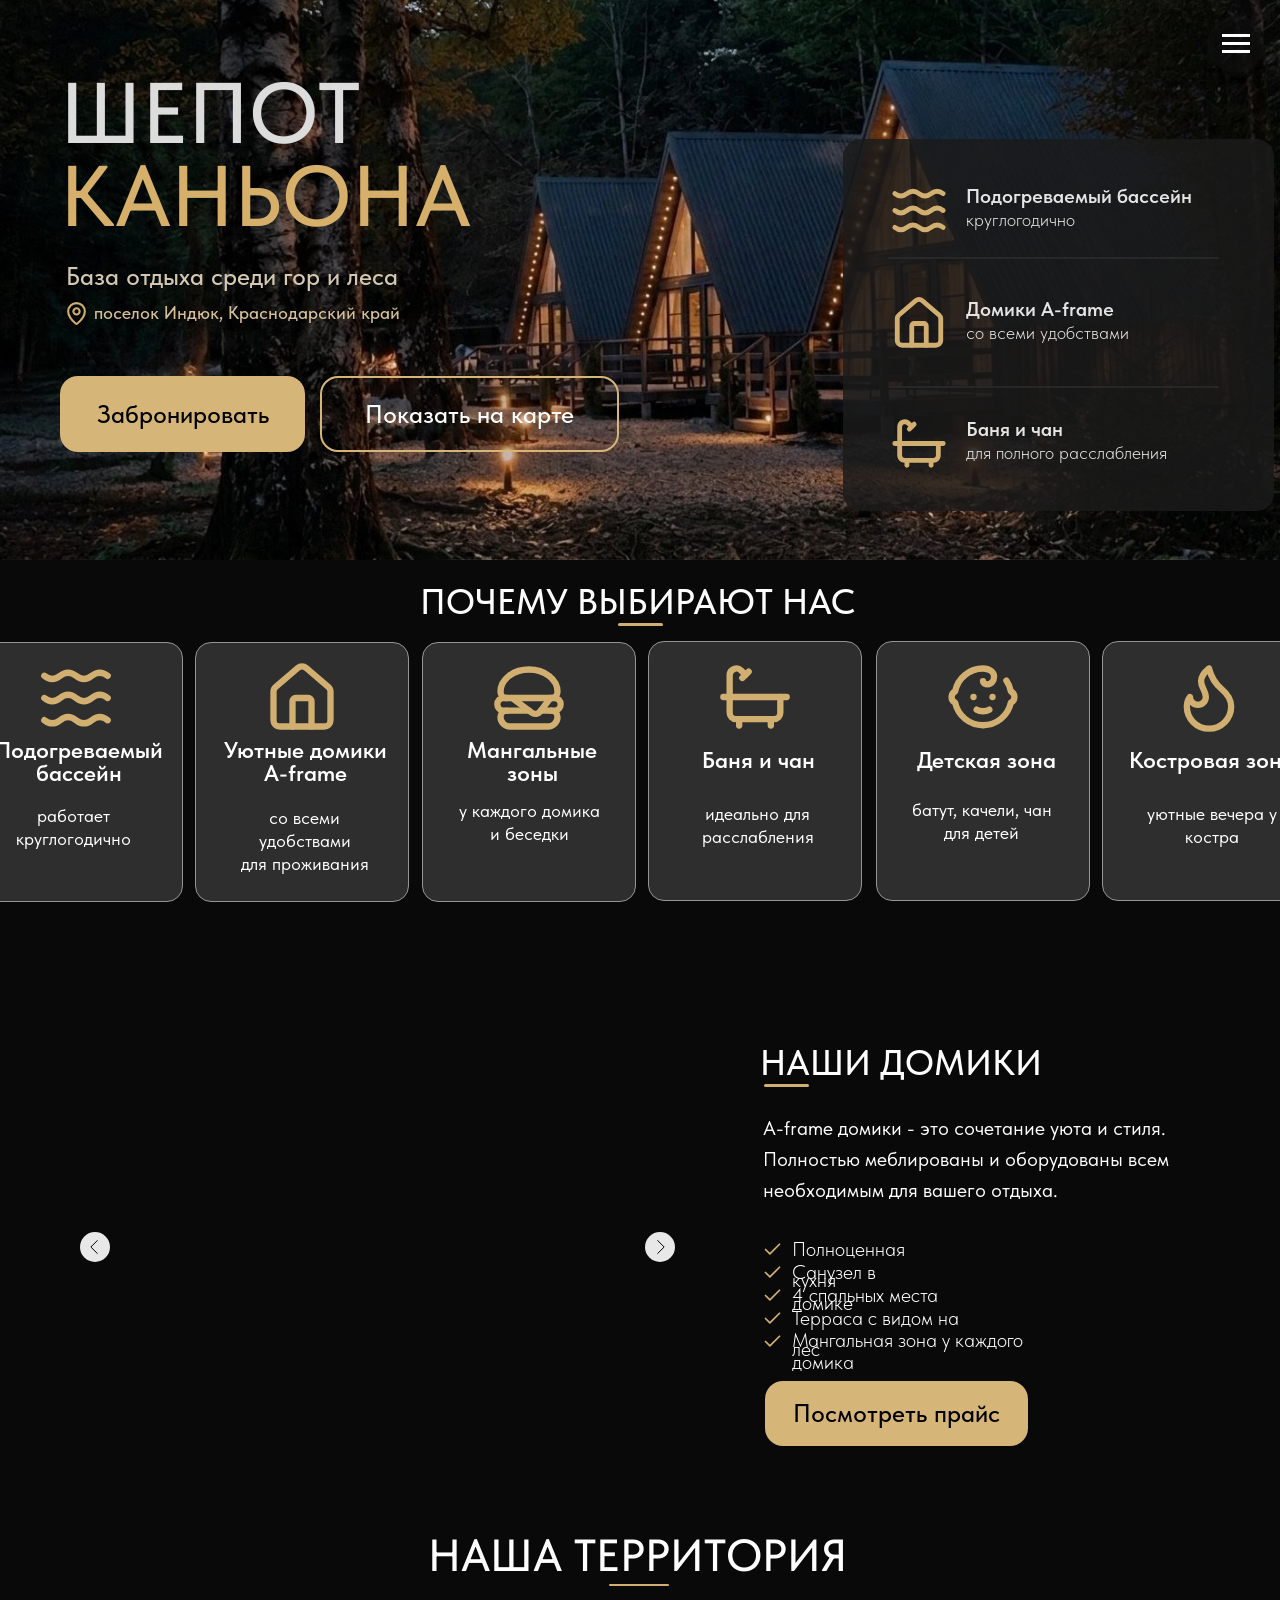
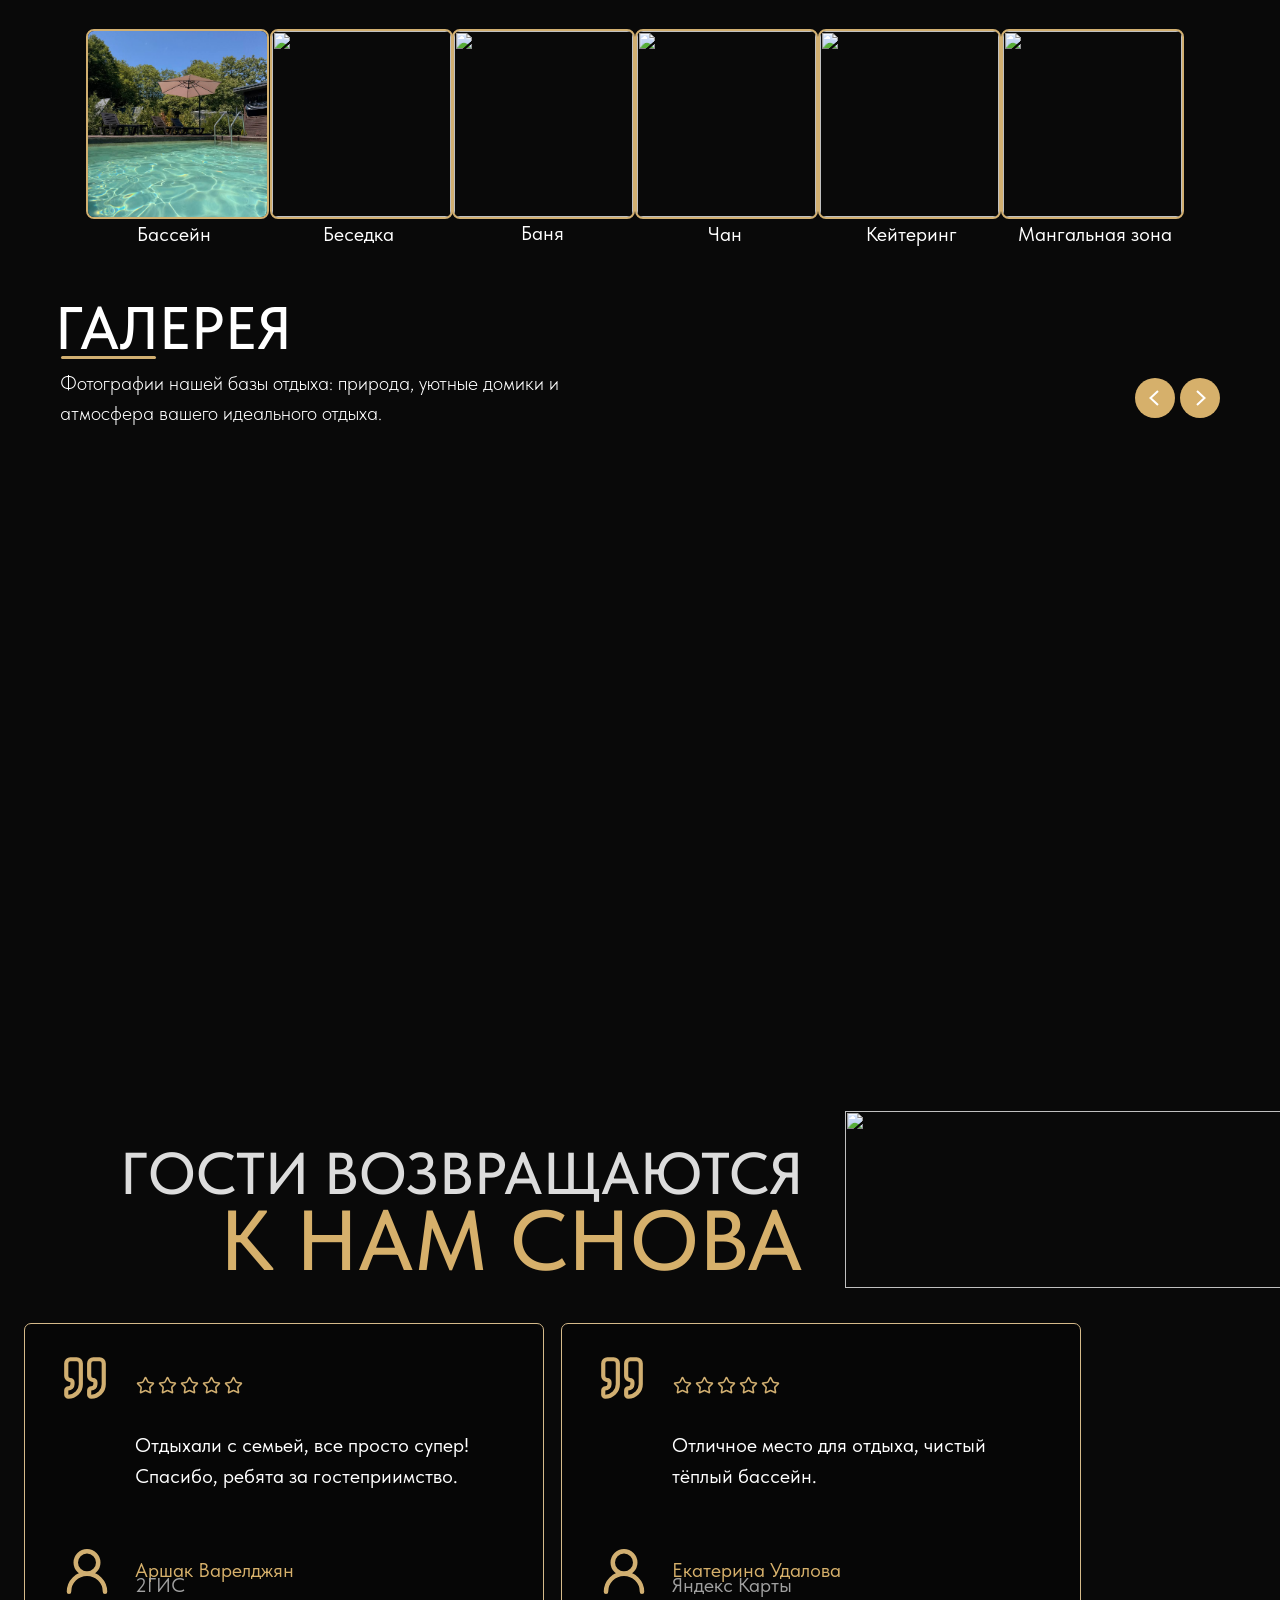
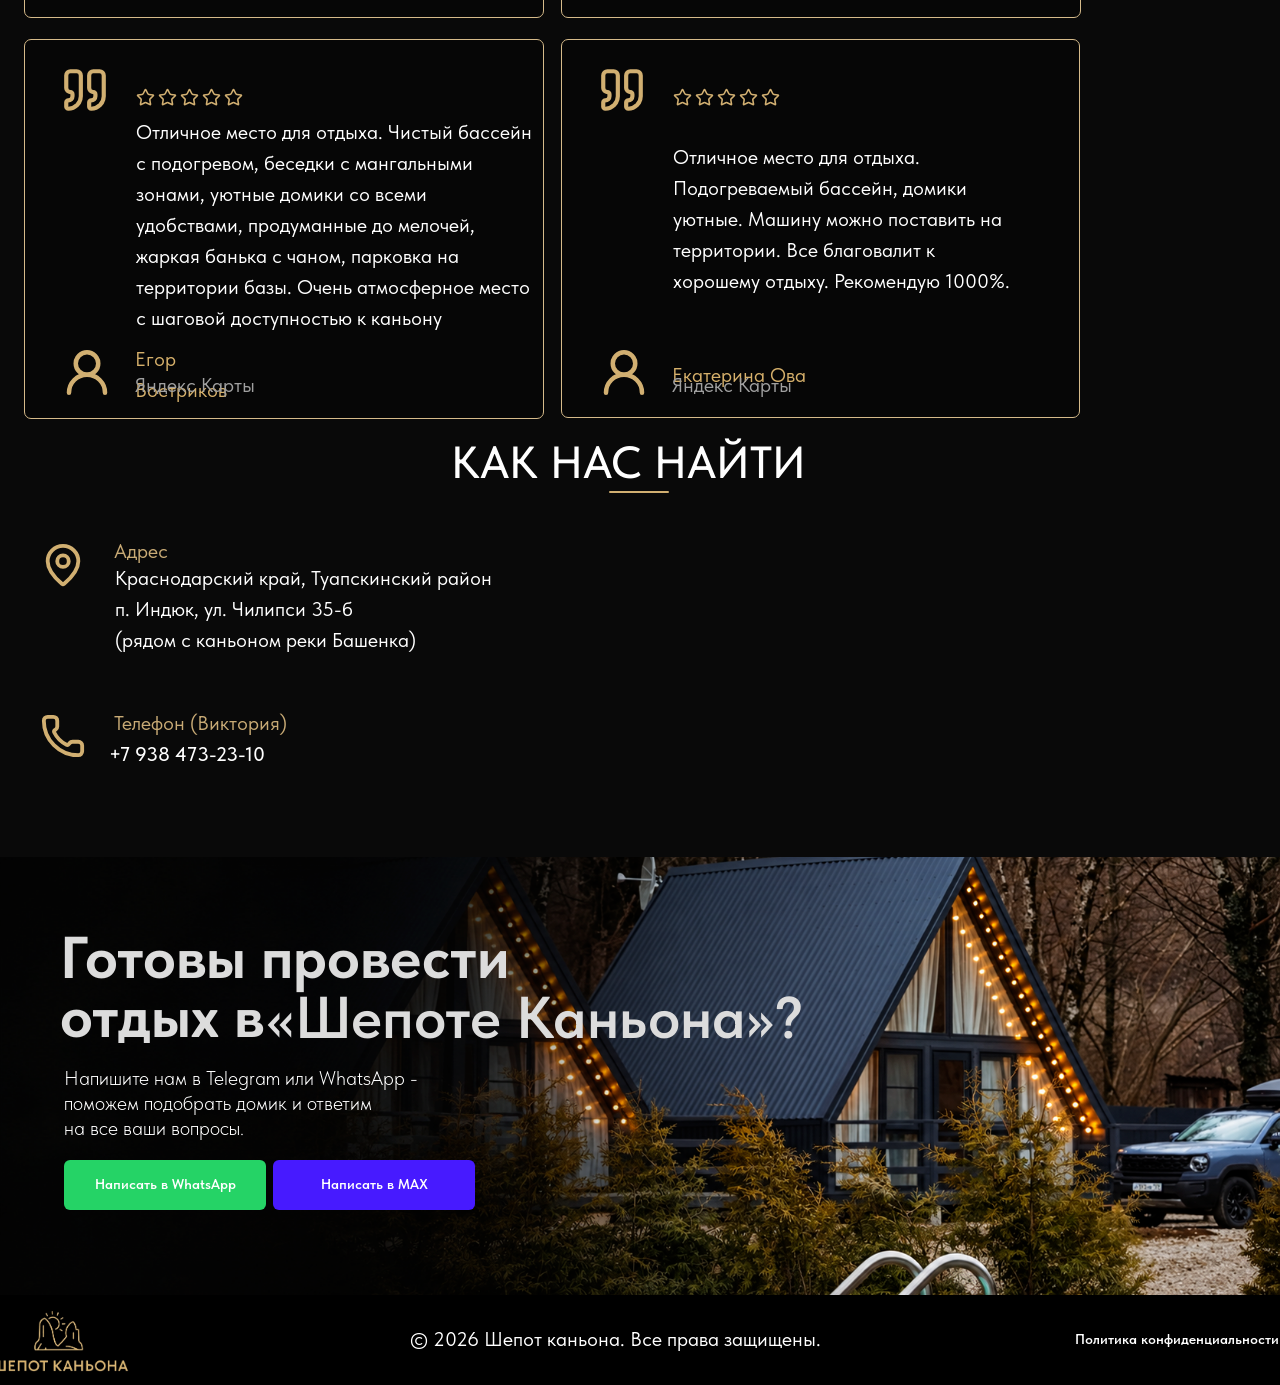
==== commit 84cfd66b: "Add files via upload" ====
--- a/index.html
+++ b/index.html
@@ -568,7 +568,7 @@
               <div class="tn-atom t-bgimg loaded" data-original="assets/images/check.svg" aria-label="" role="img" style="background-image: url(&quot;assets/images/check.svg&quot;);">
               </div>
             </div>
-            <div class="t396__elem tn-elem tn-elem__24770128911784213808259000003 tn-elem__gallery_arrows-in" data-elem-id="1784213808259000003" data-elem-type="gallery" data-field-top-value="41" data-field-left-value="135" data-field-height-value="452" data-field-width-value="773" data-field-axisy-value="top" data-field-axisx-value="left" data-field-container-value="grid" data-field-topunits-value="px" data-field-leftunits-value="px" data-field-heightunits-value="px" data-field-widthunits-value="px" data-field-fontsize-value="14" data-field-top-res-320-value="361" data-field-left-res-320-value="29" data-field-height-res-320-value="200" data-field-width-res-320-value="273" data-field-top-res-480-value="349" data-field-left-res-480-value="46" data-field-height-res-480-value="236" data-field-width-res-480-value="398" data-field-top-res-640-value="353" data-field-left-res-640-value="49" data-field-height-res-640-value="305" data-field-width-res-640-value="536" data-field-top-res-960-value="91" data-field-left-res-960-value="22" data-field-height-res-960-value="371" data-field-width-res-960-value="512" data-field-top-res-1200-value="77" data-field-left-res-1200-value="20" data-field-height-res-1200-value="400" data-field-width-res-1200-value="635" data-field-fontsize-res-1200-value="14" data-field-imgs-value="[{&quot;lid&quot;:&quot;tild6164-6662-4435-a534-313539633532&quot;,&quot;li_img&quot;:&quot;assets/images/IMAGE_2026-07-16_224.jpg&quot;,&quot;li_imgalt&quot;:&quot;&quot;,&quot;li_imgtitle&quot;:&quot;&quot;,&quot;li_imgurl&quot;:&quot;&quot;,&quot;li_imgtarget&quot;:&quot;&quot;,&quot;li_imgnofollow&quot;:&quot;&quot;,&quot;li_youtube&quot;:&quot;&quot;,&quot;li_vimeo&quot;:&quot;&quot;,&quot;li_webm&quot;:&quot;&quot;,&quot;li_mp4&quot;:&quot;&quot;,&quot;li_rutube&quot;:&quot;&quot;,&quot;li_vkvideo&quot;:&quot;&quot;,&quot;li_kinescope&quot;:&quot;&quot;,&quot;li_iframe&quot;:&quot;&quot;},{&quot;lid&quot;:&quot;tild3839-3631-4131-b063-626233666665&quot;,&quot;li_img&quot;:&quot;assets/images/IMAGE_2026-07-16_224.jpg&quot;,&quot;li_imgalt&quot;:&quot;&quot;,&quot;li_imgtitle&quot;:&quot;&quot;,&quot;li_imgurl&quot;:&quot;&quot;,&quot;li_imgtarget&quot;:&quot;&quot;,&quot;li_imgnofollow&quot;:&quot;&quot;,&quot;li_youtube&quot;:&quot;&quot;,&quot;li_vimeo&quot;:&quot;&quot;,&quot;li_webm&quot;:&quot;&quot;,&quot;li_mp4&quot;:&quot;&quot;,&quot;li_rutube&quot;:&quot;&quot;,&quot;li_vkvideo&quot;:&quot;&quot;,&quot;li_kinescope&quot;:&quot;&quot;,&quot;li_iframe&quot;:&quot;&quot;},{&quot;lid&quot;:&quot;tild3338-6262-4134-b132-323836343535&quot;,&quot;li_img&quot;:&quot;assets/images/IMAGE_2026-07-16_224.jpg&quot;,&quot;li_imgalt&quot;:&quot;&quot;,&quot;li_imgtitle&quot;:&quot;&quot;,&quot;li_imgurl&quot;:&quot;&quot;,&quot;li_imgtarget&quot;:&quot;&quot;,&quot;li_imgnofollow&quot;:&quot;&quot;,&quot;li_youtube&quot;:&quot;&quot;,&quot;li_vimeo&quot;:&quot;&quot;,&quot;li_webm&quot;:&quot;&quot;,&quot;li_mp4&quot;:&quot;&quot;,&quot;li_rutube&quot;:&quot;&quot;,&quot;li_vkvideo&quot;:&quot;&quot;,&quot;li_kinescope&quot;:&quot;&quot;,&quot;li_iframe&quot;:&quot;&quot;}]" data-field-slds_arrowcolor-value="#000000" data-field-slds_arrowbgcolor-value="#e8e8e8" data-field-slds_dotsbgcolor-value="#999999" data-field-slds_dotsbgcoloractive-value="#222222" data-field-slds_playiconcolor-value="#ffffff" data-field-slds_stretch-value="cover" data-field-slds_imgposition-value="center center" data-field-slds_loop-value="loop" data-field-slds_arrowalign-value="center" data-field-slds_arrowbetweenmargin-value="10" data-field-slds_playiconsize-value="70" data-field-slds_dotssize-value="8" data-field-slds_dotscontrols-value="none" data-field-slds_arrowcontrols-value="in" data-field-slds_arrowsize-value="s" data-field-slds_arrowlinesize-value="1" data-field-slds_captiontopmargin-value="20" data-field-slds_dotsvmargin-value="10" data-field-slds_captionwidth-value="80" data-field-slds_arrowhmargin-value="20" data-field-slds_dotshmargin-value="15" data-field-slds_arrowvmargin-value="10" data-field-borderstyle-value="solid" data-fields="width,height,top,left,imgs,container,axisx,axisy,widthunits,heightunits,leftunits,topunits" style="width: round(635px * var(--zoom, 1), 1px); left: calc(60px * var(--zoom, 1)); top: calc(77px * var(--zoom, 1)); height: round(400px * var(--zoom, 1), 1px);">
+            <div class="t396__elem tn-elem tn-elem__24770128911784213808259000003 tn-elem__gallery_arrows-in" data-elem-id="1784213808259000003" data-elem-type="gallery" data-field-top-value="41" data-field-left-value="135" data-field-height-value="452" data-field-width-value="773" data-field-axisy-value="top" data-field-axisx-value="left" data-field-container-value="grid" data-field-topunits-value="px" data-field-leftunits-value="px" data-field-heightunits-value="px" data-field-widthunits-value="px" data-field-fontsize-value="14" data-field-top-res-320-value="361" data-field-left-res-320-value="29" data-field-height-res-320-value="200" data-field-width-res-320-value="273" data-field-top-res-480-value="349" data-field-left-res-480-value="46" data-field-height-res-480-value="236" data-field-width-res-480-value="398" data-field-top-res-640-value="353" data-field-left-res-640-value="49" data-field-height-res-640-value="305" data-field-width-res-640-value="536" data-field-top-res-960-value="91" data-field-left-res-960-value="22" data-field-height-res-960-value="371" data-field-width-res-960-value="512" data-field-top-res-1200-value="77" data-field-left-res-1200-value="20" data-field-height-res-1200-value="400" data-field-width-res-1200-value="635" data-field-fontsize-res-1200-value="14" data-field-imgs-value="[{&quot;lid&quot;:&quot;tild6164-6662-4435-a534-313539633532&quot;,&quot;li_img&quot;:&quot;assets/images/cabins-slide-2.jpg&quot;,&quot;li_imgalt&quot;:&quot;&quot;,&quot;li_imgtitle&quot;:&quot;&quot;,&quot;li_imgurl&quot;:&quot;&quot;,&quot;li_imgtarget&quot;:&quot;&quot;,&quot;li_imgnofollow&quot;:&quot;&quot;,&quot;li_youtube&quot;:&quot;&quot;,&quot;li_vimeo&quot;:&quot;&quot;,&quot;li_webm&quot;:&quot;&quot;,&quot;li_mp4&quot;:&quot;&quot;,&quot;li_rutube&quot;:&quot;&quot;,&quot;li_vkvideo&quot;:&quot;&quot;,&quot;li_kinescope&quot;:&quot;&quot;,&quot;li_iframe&quot;:&quot;&quot;},{&quot;lid&quot;:&quot;tild3839-3631-4131-b063-626233666665&quot;,&quot;li_img&quot;:&quot;assets/images/cabins-slide-3.jpg&quot;,&quot;li_imgalt&quot;:&quot;&quot;,&quot;li_imgtitle&quot;:&quot;&quot;,&quot;li_imgurl&quot;:&quot;&quot;,&quot;li_imgtarget&quot;:&quot;&quot;,&quot;li_imgnofollow&quot;:&quot;&quot;,&quot;li_youtube&quot;:&quot;&quot;,&quot;li_vimeo&quot;:&quot;&quot;,&quot;li_webm&quot;:&quot;&quot;,&quot;li_mp4&quot;:&quot;&quot;,&quot;li_rutube&quot;:&quot;&quot;,&quot;li_vkvideo&quot;:&quot;&quot;,&quot;li_kinescope&quot;:&quot;&quot;,&quot;li_iframe&quot;:&quot;&quot;},{&quot;lid&quot;:&quot;tild3338-6262-4134-b132-323836343535&quot;,&quot;li_img&quot;:&quot;assets/images/cabins-slide-1.jpg&quot;,&quot;li_imgalt&quot;:&quot;&quot;,&quot;li_imgtitle&quot;:&quot;&quot;,&quot;li_imgurl&quot;:&quot;&quot;,&quot;li_imgtarget&quot;:&quot;&quot;,&quot;li_imgnofollow&quot;:&quot;&quot;,&quot;li_youtube&quot;:&quot;&quot;,&quot;li_vimeo&quot;:&quot;&quot;,&quot;li_webm&quot;:&quot;&quot;,&quot;li_mp4&quot;:&quot;&quot;,&quot;li_rutube&quot;:&quot;&quot;,&quot;li_vkvideo&quot;:&quot;&quot;,&quot;li_kinescope&quot;:&quot;&quot;,&quot;li_iframe&quot;:&quot;&quot;}]" data-field-slds_arrowcolor-value="#000000" data-field-slds_arrowbgcolor-value="#e8e8e8" data-field-slds_dotsbgcolor-value="#999999" data-field-slds_dotsbgcoloractive-value="#222222" data-field-slds_playiconcolor-value="#ffffff" data-field-slds_stretch-value="cover" data-field-slds_imgposition-value="center center" data-field-slds_loop-value="loop" data-field-slds_arrowalign-value="center" data-field-slds_arrowbetweenmargin-value="10" data-field-slds_playiconsize-value="70" data-field-slds_dotssize-value="8" data-field-slds_dotscontrols-value="none" data-field-slds_arrowcontrols-value="in" data-field-slds_arrowsize-value="s" data-field-slds_arrowlinesize-value="1" data-field-slds_captiontopmargin-value="20" data-field-slds_dotsvmargin-value="10" data-field-slds_captionwidth-value="80" data-field-slds_arrowhmargin-value="20" data-field-slds_dotshmargin-value="15" data-field-slds_arrowvmargin-value="10" data-field-borderstyle-value="solid" data-fields="width,height,top,left,imgs,container,axisx,axisy,widthunits,heightunits,leftunits,topunits" style="width: round(635px * var(--zoom, 1), 1px); left: calc(60px * var(--zoom, 1)); top: calc(77px * var(--zoom, 1)); height: round(400px * var(--zoom, 1), 1px);">
               <div class="tn-atom tn-atom__gallery">
                 <div class="t-slds" style="visibility: visible;">
                   <div class="t-slds__main" style="width: round(635px * var(--zoom, 1), 1px); height: round(400px * var(--zoom, 1), 1px); touch-action: pan-y; -webkit-user-drag: none; -webkit-tap-highlight-color: rgba(0, 0, 0, 0);">
@@ -576,31 +576,31 @@
                       <div class="t-slds__items-wrapper t-slds_animated-none" data-slider-transition="" data-slider-with-cycle="true" data-slider-correct-height="true" data-auto-correct-mobile-width="false" data-slider-is-preview="true" data-slider-initialized="true" data-slider-totalslides="3" data-slider-pos="1" data-slider-cycle="" data-slider-animated="" data-swiper-initialized="true" style="width: 3175px; height: 400px; transform: translateX(-635px);" data-slider-timeout="0" data-slider-stopped="yes">
                         <div class="t-slds__item t-slds__item-loaded" data-slide-index="0" aria-hidden="true" style="width: 635px; opacity: 0;">
                           <div class="t-width t-null__slds-wrapper t-slds__wrapper t-slds__wrapper_100 t-align_center">
-                            <div data-img-lid="tild3338-6262-4134-b132-323836343535" class="t-bgimg tn-atom__slds-img loaded" data-original="assets/images/IMAGE_2026-07-16_224.jpg" style="background-image: url(&quot;assets/images/IMAGE_2026-07-16_224.jpg.webp&quot;); width: round(635px * var(--zoom, 1), 1px); height: round(400px * var(--zoom, 1), 1px);">
+                            <div data-img-lid="tild3338-6262-4134-b132-323836343535" class="t-bgimg tn-atom__slds-img loaded" data-original="assets/images/cabins-slide-1.jpg" style="background-image: url(&quot;assets/images/cabins-slide-1.jpg.webp&quot;); width: round(635px * var(--zoom, 1), 1px); height: round(400px * var(--zoom, 1), 1px);">
                             </div>
                           </div>
                         </div>
                         <div class="t-slds__item t-slds__item-loaded t-slds__item_active" data-slide-index="1" aria-hidden="false" style="width: 635px;">
                           <div class="t-width t-null__slds-wrapper t-slds__wrapper t-slds__wrapper_100 t-align_center">
-                            <div data-img-lid="tild6164-6662-4435-a534-313539633532" class="t-bgimg tn-atom__slds-img loaded" data-original="assets/images/IMAGE_2026-07-16_224.jpg" style="background-image: url(&quot;assets/images/IMAGE_2026-07-16_224.jpg.webp&quot;); width: round(635px * var(--zoom, 1), 1px); height: round(400px * var(--zoom, 1), 1px);">
+                            <div data-img-lid="tild6164-6662-4435-a534-313539633532" class="t-bgimg tn-atom__slds-img loaded" data-original="assets/images/cabins-slide-2.jpg" style="background-image: url(&quot;assets/images/cabins-slide-2.jpg.webp&quot;); width: round(635px * var(--zoom, 1), 1px); height: round(400px * var(--zoom, 1), 1px);">
                             </div>
                           </div>
                         </div>
                         <div class="t-slds__item t-slds__item-loaded" data-slide-index="2" aria-hidden="true" style="width: 635px; opacity: 0;">
                           <div class="t-width t-null__slds-wrapper t-slds__wrapper t-slds__wrapper_100 t-align_center">
-                            <div data-img-lid="tild3839-3631-4131-b063-626233666665" class="t-bgimg tn-atom__slds-img loaded" data-original="assets/images/IMAGE_2026-07-16_224.jpg" style="background-image: url(&quot;assets/images/IMAGE_2026-07-16_224.jpg.webp&quot;); width: round(635px * var(--zoom, 1), 1px); height: round(400px * var(--zoom, 1), 1px);">
+                            <div data-img-lid="tild3839-3631-4131-b063-626233666665" class="t-bgimg tn-atom__slds-img loaded" data-original="assets/images/cabins-slide-3.jpg" style="background-image: url(&quot;assets/images/cabins-slide-3.jpg.webp&quot;); width: round(635px * var(--zoom, 1), 1px); height: round(400px * var(--zoom, 1), 1px);">
                             </div>
                           </div>
                         </div>
                         <div class="t-slds__item t-slds__item-loaded" data-slide-index="3" aria-hidden="true" style="width: 635px; opacity: 0;">
                           <div class="t-width t-null__slds-wrapper t-slds__wrapper t-slds__wrapper_100 t-align_center">
-                            <div data-img-lid="tild3338-6262-4134-b132-323836343535" class="t-bgimg tn-atom__slds-img" data-original="assets/images/IMAGE_2026-07-16_224.jpg" style="background-image: url(&quot;assets/images/IMAGE_2026-07-16_224.jpg&quot;); width: round(635px * var(--zoom, 1), 1px); height: round(400px * var(--zoom, 1), 1px);">
+                            <div data-img-lid="tild3338-6262-4134-b132-323836343535" class="t-bgimg tn-atom__slds-img" data-original="assets/images/cabins-slide-1.jpg" style="background-image: url(&quot;assets/images/cabins-slide-1.jpg&quot;); width: round(635px * var(--zoom, 1), 1px); height: round(400px * var(--zoom, 1), 1px);">
                             </div>
                           </div>
                         </div>
                         <div class="t-slds__item" data-slide-index="4" aria-hidden="true" style="width: 635px; opacity: 0;">
                           <div class="t-width t-null__slds-wrapper t-slds__wrapper t-slds__wrapper_100 t-align_center">
-                            <div data-img-lid="tild6164-6662-4435-a534-313539633532" class="t-bgimg tn-atom__slds-img" data-original="assets/images/IMAGE_2026-07-16_224.jpg" style="background-image: url(&quot;assets/images/IMAGE_2026-07-16_224.jpg&quot;); width: round(635px * var(--zoom, 1), 1px); height: round(400px * var(--zoom, 1), 1px);">
+                            <div data-img-lid="tild6164-6662-4435-a534-313539633532" class="t-bgimg tn-atom__slds-img" data-original="assets/images/cabins-slide-2.jpg" style="background-image: url(&quot;assets/images/cabins-slide-2.jpg&quot;); width: round(635px * var(--zoom, 1), 1px); height: round(400px * var(--zoom, 1), 1px);">
                             </div>
                           </div>
                         </div>
@@ -745,7 +745,7 @@
                   <div class="tn-molecule" id="molecule-1784281366869000002">
                     <div class="t396__elem tn-elem tn-elem__24786570511784279074122000005" data-elem-id="1784279074122000005" data-elem-type="image" data-field-top-value="0" data-field-left-value="284" data-field-height-value="284" data-field-width-value="261" data-field-axisy-value="top" data-field-axisx-value="left" data-field-container-value="grid" data-field-topunits-value="px" data-field-leftunits-value="px" data-field-heightunits-value="px" data-field-widthunits-value="px" data-field-imagefit-value="cover" data-field-filewidth-value="1280" data-field-fileheight-value="853" data-field-widthmode-value="fixed" data-field-heightmode-value="hug" data-field-top-res-320-value="18" data-field-left-res-320-value="160" data-field-height-res-320-value="190" data-field-width-res-320-value="150" data-field-widthmode-res-320-value="fixed" data-field-heightmode-res-320-value="fixed" data-field-top-res-480-value="6" data-field-left-res-480-value="243" data-field-height-res-480-value="206" data-field-width-res-480-value="194" data-field-widthmode-res-480-value="fixed" data-field-top-res-640-value="0" data-field-left-res-640-value="174" data-field-height-res-640-value="169" data-field-width-res-640-value="144" data-field-axisy-res-640-value="top" data-field-axisx-res-640-value="left" data-field-container-res-640-value="grid" data-field-topunits-res-640-value="px" data-field-leftunits-res-640-value="px" data-field-widthmode-res-640-value="fixed" data-field-heightmode-res-640-value="fixed" data-field-top-res-960-value="0" data-field-left-res-960-value="208" data-field-height-res-960-value="149" data-field-width-res-960-value="138" data-field-top-res-1200-value="0" data-field-left-res-1200-value="230" data-field-height-res-1200-value="190" data-field-width-res-1200-value="183" data-fields="img,width,filewidth,fileheight,top,left,container,axisx,axisy,widthunits,leftunits,topunits" style="left: 0px; top: 0px; width: 183px;">
                       <div class="tn-atom">
-                        <img class="tn-atom__img t-img loaded" data-original="assets/images/IMAGE_2026-07-19_131.jpg" src="assets/images/IMAGE_2026-07-19_131.jpg.webp" alt="" imgfield="tn_img_1784279074122000005">
+                        <img class="tn-atom__img t-img loaded" data-original="assets/images/gazebo.jpg" src="assets/images/gazebo.jpg.webp" alt="" imgfield="tn_img_1784279074122000005">
                       </div>
                     </div>
                     <div class="t396__elem tn-elem tn-elem__24786570511784280262971000012" data-elem-id="1784280262971000012" data-elem-type="text" data-field-top-value="284" data-field-left-value="360" data-field-height-value="46" data-field-width-value="102" data-field-axisy-value="top" data-field-axisx-value="left" data-field-container-value="grid" data-field-topunits-value="px" data-field-leftunits-value="px" data-field-heightunits-value="px" data-field-widthunits-value="px" data-field-textfit-value="fixedsize" data-field-fontsize-value="28" data-field-top-res-320-value="173" data-field-left-res-320-value="188" data-field-width-res-320-value="172" data-field-fontsize-res-320-value="27" data-field-top-res-480-value="184" data-field-left-res-480-value="289" data-field-height-res-480-value="100" data-field-width-res-480-value="219" data-field-fontsize-res-480-value="33" data-field-top-res-640-value="143" data-field-left-res-640-value="211" data-field-height-res-640-value="92" data-field-width-res-640-value="164" data-field-axisy-res-640-value="top" data-field-axisx-res-640-value="left" data-field-container-res-640-value="grid" data-field-topunits-res-640-value="px" data-field-leftunits-res-640-value="px" data-field-textfit-res-640-value="fixedsize" data-field-widthmode-res-640-value="fixed" data-field-heightmode-res-640-value="fixed" data-field-top-res-960-value="152" data-field-left-res-960-value="249" data-field-width-res-960-value="72" data-field-top-res-1200-value="190" data-field-left-res-1200-value="283" data-field-height-res-1200-value="31" data-field-width-res-1200-value="72" data-field-fontsize-res-1200-value="20" data-fields="top,left,width,height,container,axisx,axisy,widthunits,leftunits,topunits" style="top: 190px; left: 53px; width: 72px; height: 31px;">
@@ -759,7 +759,7 @@
                   <div class="tn-molecule" id="molecule-1784281369702000003">
                     <div class="t396__elem tn-elem tn-elem__24786570511784279109559000007" data-elem-id="1784279109559000007" data-elem-type="image" data-field-top-value="0" data-field-left-value="544" data-field-height-value="284" data-field-width-value="261" data-field-axisy-value="top" data-field-axisx-value="left" data-field-container-value="grid" data-field-topunits-value="px" data-field-leftunits-value="px" data-field-heightunits-value="px" data-field-widthunits-value="px" data-field-imagefit-value="cover" data-field-filewidth-value="853" data-field-fileheight-value="1280" data-field-widthmode-value="fixed" data-field-heightmode-value="hug" data-field-top-res-320-value="250" data-field-left-res-320-value="10" data-field-height-res-320-value="190" data-field-width-res-320-value="150" data-field-top-res-480-value="272" data-field-left-res-480-value="49" data-field-height-res-480-value="206" data-field-width-res-480-value="194" data-field-container-res-480-value="grid" data-field-widthmode-res-480-value="fixed" data-field-top-res-640-value="0" data-field-left-res-640-value="334" data-field-height-res-640-value="169" data-field-width-res-640-value="144" data-field-axisy-res-640-value="top" data-field-axisx-res-640-value="left" data-field-container-res-640-value="grid" data-field-topunits-res-640-value="px" data-field-leftunits-res-640-value="px" data-field-widthmode-res-640-value="fixed" data-field-heightmode-res-640-value="fixed" data-field-top-res-960-value="0" data-field-left-res-960-value="346" data-field-height-res-960-value="149" data-field-width-res-960-value="138" data-field-top-res-1200-value="0" data-field-left-res-1200-value="412" data-field-height-res-1200-value="190" data-field-width-res-1200-value="183" data-fields="img,width,filewidth,fileheight,top,left,container,axisx,axisy,widthunits,leftunits,topunits" style="left: 0px; top: 0px; width: 183px;">
                       <div class="tn-atom">
-                        <img class="tn-atom__img t-img loaded" data-original="assets/images/IMAGE_2026-07-19_131.jpg" src="assets/images/IMAGE_2026-07-19_131.jpg.webp" alt="" imgfield="tn_img_1784279109559000007">
+                        <img class="tn-atom__img t-img loaded" data-original="assets/images/banya.jpg" src="assets/images/banya.jpg.webp" alt="" imgfield="tn_img_1784279109559000007">
                       </div>
                     </div>
                     <div class="t396__elem tn-elem tn-elem__24786570511784280289789000013" data-elem-id="1784280289789000013" data-elem-type="text" data-field-top-value="283" data-field-left-value="643" data-field-height-value="46" data-field-width-value="64" data-field-axisy-value="top" data-field-axisx-value="left" data-field-container-value="grid" data-field-topunits-value="px" data-field-leftunits-value="px" data-field-heightunits-value="px" data-field-widthunits-value="px" data-field-textfit-value="fixedsize" data-field-fontsize-value="28" data-field-top-res-320-value="419" data-field-left-res-320-value="55" data-field-fontsize-res-320-value="27" data-field-top-res-480-value="465" data-field-left-res-480-value="111" data-field-height-res-480-value="71" data-field-width-res-480-value="93" data-field-fontsize-res-480-value="33" data-field-top-res-640-value="158" data-field-left-res-640-value="381" data-field-height-res-640-value="66" data-field-width-res-640-value="68" data-field-axisy-res-640-value="top" data-field-axisx-res-640-value="left" data-field-container-res-640-value="grid" data-field-topunits-res-640-value="px" data-field-leftunits-res-640-value="px" data-field-textfit-res-640-value="fixedsize" data-field-widthmode-res-640-value="fixed" data-field-heightmode-res-640-value="fixed" data-field-top-res-960-value="152" data-field-left-res-960-value="397" data-field-width-res-960-value="43" data-field-top-res-1200-value="189" data-field-left-res-1200-value="481" data-field-height-res-1200-value="31" data-field-width-res-1200-value="45" data-field-fontsize-res-1200-value="20" data-fields="top,left,width,height,container,axisx,axisy,widthunits,leftunits,topunits" style="top: 189px; left: 69px; width: 45px; height: 31px;">
@@ -773,7 +773,7 @@
                   <div class="tn-molecule" id="molecule-1784281371824000004">
                     <div class="t396__elem tn-elem tn-elem__24786570511784279109558000006" data-elem-id="1784279109558000006" data-elem-type="image" data-field-top-value="0" data-field-left-value="805" data-field-height-value="284" data-field-width-value="261" data-field-axisy-value="top" data-field-axisx-value="left" data-field-container-value="grid" data-field-topunits-value="px" data-field-leftunits-value="px" data-field-heightunits-value="px" data-field-widthunits-value="px" data-field-imagefit-value="cover" data-field-filewidth-value="960" data-field-fileheight-value="1280" data-field-widthmode-value="fixed" data-field-heightmode-value="hug" data-field-top-res-320-value="249" data-field-left-res-320-value="160" data-field-height-res-320-value="190" data-field-width-res-320-value="150" data-field-top-res-480-value="272" data-field-left-res-480-value="243" data-field-height-res-480-value="206" data-field-width-res-480-value="194" data-field-widthmode-res-480-value="fixed" data-field-top-res-640-value="0" data-field-left-res-640-value="490" data-field-height-res-640-value="169" data-field-width-res-640-value="144" data-field-axisy-res-640-value="top" data-field-axisx-res-640-value="left" data-field-container-res-640-value="grid" data-field-topunits-res-640-value="px" data-field-leftunits-res-640-value="px" data-field-widthmode-res-640-value="fixed" data-field-heightmode-res-640-value="fixed" data-field-top-res-960-value="0" data-field-left-res-960-value="484" data-field-height-res-960-value="149" data-field-width-res-960-value="138" data-field-top-res-1200-value="0" data-field-left-res-1200-value="595" data-field-height-res-1200-value="190" data-field-width-res-1200-value="183" data-fields="img,width,filewidth,fileheight,top,left,container,axisx,axisy,widthunits,leftunits,topunits" style="left: 0px; top: 0px; width: 183px;">
                       <div class="tn-atom">
-                        <img class="tn-atom__img t-img loaded" data-original="assets/images/IMAGE_2026-07-19_132.jpg" src="assets/images/IMAGE_2026-07-19_132.jpg.webp" alt="" imgfield="tn_img_1784279109558000006">
+                        <img class="tn-atom__img t-img loaded" data-original="assets/images/chan.jpg" src="assets/images/chan.jpg.webp" alt="" imgfield="tn_img_1784279109558000006">
                       </div>
                     </div>
                     <div class="t396__elem tn-elem tn-elem__24786570511784280306255000014" data-elem-id="1784280306255000014" data-elem-type="text" data-field-top-value="284" data-field-left-value="913" data-field-height-value="46" data-field-width-value="48" data-field-axisy-value="top" data-field-axisx-value="left" data-field-container-value="grid" data-field-topunits-value="px" data-field-leftunits-value="px" data-field-heightunits-value="px" data-field-widthunits-value="px" data-field-textfit-value="fixedsize" data-field-fontsize-value="28" data-field-top-res-320-value="413" data-field-left-res-320-value="212" data-field-fontsize-res-320-value="27" data-field-top-res-480-value="458" data-field-left-res-480-value="316" data-field-height-res-480-value="86" data-field-width-res-480-value="102" data-field-fontsize-res-480-value="33" data-field-top-res-640-value="151" data-field-left-res-640-value="550" data-field-height-res-640-value="79" data-field-width-res-640-value="77" data-field-axisy-res-640-value="top" data-field-axisx-res-640-value="left" data-field-container-res-640-value="grid" data-field-topunits-res-640-value="px" data-field-leftunits-res-640-value="px" data-field-textfit-res-640-value="fixedsize" data-field-widthmode-res-640-value="fixed" data-field-heightmode-res-640-value="fixed" data-field-top-res-960-value="152" data-field-left-res-960-value="538" data-field-width-res-960-value="34" data-field-top-res-1200-value="190" data-field-left-res-1200-value="668" data-field-height-res-1200-value="31" data-field-width-res-1200-value="34" data-field-fontsize-res-1200-value="20" data-fields="top,left,width,height,container,axisx,axisy,widthunits,leftunits,topunits" style="top: 190px; left: 73px; width: 34px; height: 31px;">
@@ -787,7 +787,7 @@
                   <div class="tn-molecule" id="molecule-1784281375598000006">
                     <div class="t396__elem tn-elem tn-elem__24786570511784279186083000009" data-elem-id="1784279186083000009" data-elem-type="image" data-field-top-value="0" data-field-left-value="1066" data-field-height-value="284" data-field-width-value="261" data-field-axisy-value="top" data-field-axisx-value="left" data-field-container-value="grid" data-field-topunits-value="px" data-field-leftunits-value="px" data-field-heightunits-value="px" data-field-widthunits-value="px" data-field-imagefit-value="cover" data-field-filewidth-value="960" data-field-fileheight-value="1280" data-field-widthmode-value="fixed" data-field-heightmode-value="hug" data-field-top-res-320-value="478" data-field-left-res-320-value="9" data-field-height-res-320-value="191" data-field-width-res-320-value="151" data-field-top-res-480-value="544" data-field-left-res-480-value="49" data-field-height-res-480-value="206" data-field-width-res-480-value="194" data-field-widthmode-res-480-value="fixed" data-field-top-res-640-value="244" data-field-left-res-640-value="174" data-field-height-res-640-value="169" data-field-width-res-640-value="144" data-field-axisy-res-640-value="top" data-field-axisx-res-640-value="left" data-field-container-res-640-value="grid" data-field-topunits-res-640-value="px" data-field-leftunits-res-640-value="px" data-field-widthmode-res-640-value="fixed" data-field-heightmode-res-640-value="fixed" data-field-top-res-960-value="0" data-field-left-res-960-value="622" data-field-height-res-960-value="149" data-field-width-res-960-value="138" data-field-top-res-1200-value="0" data-field-left-res-1200-value="778" data-field-height-res-1200-value="190" data-field-width-res-1200-value="183" data-fields="img,width,filewidth,fileheight,top,left,container,axisx,axisy,widthunits,leftunits,topunits" style="left: 0px; top: 0px; width: 183px;">
                       <div class="tn-atom">
-                        <img class="tn-atom__img t-img loaded" data-original="assets/images/IMAGE_2026-07-20_115.jpg" src="assets/images/IMAGE_2026-07-20_115.jpg.webp" alt="" imgfield="tn_img_1784279186083000009">
+                        <img class="tn-atom__img t-img loaded" data-original="assets/images/catering-hq.jpg" src="assets/images/catering-hq.jpg.webp" alt="" imgfield="tn_img_1784279186083000009">
                       </div>
                     </div>
                     <div class="t396__elem tn-elem tn-elem__24786570511784280739246000016" data-elem-id="1784280739246000016" data-elem-type="text" data-field-top-value="284" data-field-left-value="1138" data-field-height-value="46" data-field-width-value="128" data-field-axisy-value="top" data-field-axisx-value="left" data-field-container-value="grid" data-field-topunits-value="px" data-field-leftunits-value="px" data-field-heightunits-value="px" data-field-widthunits-value="px" data-field-textfit-value="fixedsize" data-field-fontsize-value="28" data-field-top-res-320-value="659" data-field-left-res-320-value="24" data-field-fontsize-res-320-value="27" data-field-top-res-480-value="750" data-field-left-res-480-value="72" data-field-height-res-480-value="51" data-field-width-res-480-value="150" data-field-fontsize-res-480-value="33" data-field-top-res-640-value="413" data-field-left-res-640-value="204" data-field-height-res-640-value="37" data-field-width-res-640-value="92" data-field-axisy-res-640-value="top" data-field-axisx-res-640-value="left" data-field-container-res-640-value="grid" data-field-topunits-res-640-value="px" data-field-leftunits-res-640-value="px" data-field-textfit-res-640-value="fixedsize" data-field-widthmode-res-640-value="fixed" data-field-heightmode-res-640-value="fixed" data-field-top-res-960-value="154" data-field-left-res-960-value="650" data-field-width-res-960-value="91" data-field-top-res-1200-value="190" data-field-left-res-1200-value="826" data-field-height-res-1200-value="31" data-field-width-res-1200-value="91" data-field-fontsize-res-1200-value="20" data-fields="top,left,width,height,container,axisx,axisy,widthunits,leftunits,topunits" style="top: 190px; left: 48px; width: 91px; height: 31px;">
@@ -801,7 +801,7 @@
                   <div class="tn-molecule" id="molecule-1784281378460000007">
                     <div class="t396__elem tn-elem tn-elem__24786570511784279186083000008" data-elem-id="1784279186083000008" data-elem-type="image" data-field-top-value="0" data-field-left-value="1326" data-field-height-value="284" data-field-width-value="261" data-field-axisy-value="top" data-field-axisx-value="left" data-field-container-value="grid" data-field-topunits-value="px" data-field-leftunits-value="px" data-field-heightunits-value="px" data-field-widthunits-value="px" data-field-imagefit-value="cover" data-field-filewidth-value="1280" data-field-fileheight-value="960" data-field-widthmode-value="fixed" data-field-heightmode-value="hug" data-field-top-res-320-value="478" data-field-left-res-320-value="160" data-field-height-res-320-value="190" data-field-width-res-320-value="150" data-field-heightmode-res-320-value="fixed" data-field-top-res-480-value="544" data-field-left-res-480-value="243" data-field-height-res-480-value="206" data-field-width-res-480-value="194" data-field-widthmode-res-480-value="fixed" data-field-top-res-640-value="244" data-field-left-res-640-value="334" data-field-height-res-640-value="169" data-field-width-res-640-value="144" data-field-axisy-res-640-value="top" data-field-axisx-res-640-value="left" data-field-container-res-640-value="grid" data-field-topunits-res-640-value="px" data-field-leftunits-res-640-value="px" data-field-widthmode-res-640-value="fixed" data-field-heightmode-res-640-value="fixed" data-field-top-res-960-value="0" data-field-left-res-960-value="760" data-field-height-res-960-value="149" data-field-width-res-960-value="138" data-field-container-res-960-value="grid" data-field-top-res-1200-value="0" data-field-left-res-1200-value="961" data-field-height-res-1200-value="190" data-field-width-res-1200-value="183" data-fields="img,width,filewidth,fileheight,top,left,container,axisx,axisy,widthunits,leftunits,topunits" style="left: 0px; top: 0px; width: 183px;">
                       <div class="tn-atom">
-                        <img class="tn-atom__img t-img loaded" data-original="assets/images/IMAGE_2026-07-19_132.jpg" src="assets/images/IMAGE_2026-07-19_132.jpg.webp" alt="" imgfield="tn_img_1784279186083000008">
+                        <img class="tn-atom__img t-img loaded" data-original="assets/images/grill-zone.jpg" src="assets/images/grill-zone.jpg.webp" alt="" imgfield="tn_img_1784279186083000008">
                       </div>
                     </div>
                     <div class="t396__elem tn-elem tn-elem__24786570511784280739246000017" data-elem-id="1784280739246000017" data-elem-type="text" data-field-top-value="284" data-field-left-value="1363" data-field-height-value="46" data-field-width-value="247" data-field-axisy-value="top" data-field-axisx-value="left" data-field-container-value="grid" data-field-topunits-value="px" data-field-leftunits-value="px" data-field-heightunits-value="px" data-field-widthunits-value="px" data-field-textfit-value="fixedsize" data-field-fontsize-value="28" data-field-top-res-320-value="648" data-field-left-res-320-value="148" data-field-fontsize-res-320-value="26" data-field-top-res-480-value="743" data-field-left-res-480-value="258" data-field-height-res-480-value="102" data-field-width-res-480-value="176" data-field-fontsize-res-480-value="33" data-field-top-res-640-value="413" data-field-left-res-640-value="343" data-field-height-res-640-value="62" data-field-width-res-640-value="128" data-field-axisy-res-640-value="top" data-field-axisx-res-640-value="left" data-field-container-res-640-value="grid" data-field-topunits-res-640-value="px" data-field-leftunits-res-640-value="px" data-field-textfit-res-640-value="fixedsize" data-field-widthmode-res-640-value="fixed" data-field-heightmode-res-640-value="fixed" data-field-top-res-960-value="144" data-field-left-res-960-value="768" data-field-height-res-960-value="62" data-field-width-res-960-value="137" data-field-container-res-960-value="grid" data-field-textfit-res-960-value="fixedsize" data-field-top-res-1200-value="190" data-field-left-res-1200-value="978" data-field-height-res-1200-value="31" data-field-width-res-1200-value="173" data-field-fontsize-res-1200-value="20" data-fields="top,left,width,height,container,axisx,axisy,widthunits,leftunits,topunits" style="top: 190px; left: 17px; width: 173px; height: 31px;">
@@ -922,42 +922,42 @@
             <div class="t1148__slider t1148__slider_width_12" id="carousel_2494223341" aria-live="polite" style="gap:20px;">
               <div class="t1148__item" role="group" aria-roledescription="slide" aria-label="1 из 8" aria-current="true">
                 <div class="t1148__img-wrapper" style="--height:500px; --mob-height: 350px">
-                  <img class="t-img t1148__img loaded" src="assets/images/IMAGE_2026-07-22_225.jpg.webp" data-original="assets/images/IMAGE_2026-07-22_225.jpg" data-index="0" imgfield="gi_img__0" alt="" draggable="false">
+                  <img class="t-img t1148__img loaded" src="assets/images/gallery-01.jpg.webp" data-original="assets/images/gallery-01.jpg" data-index="0" imgfield="gi_img__0" alt="" draggable="false">
                 </div>
               </div>
               <div class="t1148__item" role="group" aria-roledescription="slide" aria-label="2 из 8" aria-current="false">
                 <div class="t1148__img-wrapper" style="--height:500px; --mob-height: 350px">
-                  <img class="t-img t1148__img loaded" src="assets/images/IMAGE_2026-07-22_225.jpg.webp" data-original="assets/images/IMAGE_2026-07-22_225.jpg" data-index="1" imgfield="gi_img__1" alt="" draggable="false">
+                  <img class="t-img t1148__img loaded" src="assets/images/gallery-02.jpg.webp" data-original="assets/images/gallery-02.jpg" data-index="1" imgfield="gi_img__1" alt="" draggable="false">
                 </div>
               </div>
               <div class="t1148__item" role="group" aria-roledescription="slide" aria-label="3 из 8" aria-current="false">
                 <div class="t1148__img-wrapper" style="--height:500px; --mob-height: 350px">
-                  <img class="t-img t1148__img" src="assets/images/IMAGE_2026-07-22_225.jpg" data-original="assets/images/IMAGE_2026-07-22_225.jpg" data-index="2" imgfield="gi_img__2" alt="" draggable="false">
+                  <img class="t-img t1148__img" src="assets/images/gallery-03.jpg.webp" data-original="assets/images/gallery-03.jpg" data-index="2" imgfield="gi_img__2" alt="" draggable="false">
                 </div>
               </div>
               <div class="t1148__item" role="group" aria-roledescription="slide" aria-label="4 из 8" aria-current="false">
                 <div class="t1148__img-wrapper" style="--height:500px; --mob-height: 350px">
-                  <img class="t-img t1148__img" src="assets/images/IMAGE_2026-07-22_225.jpg" data-original="assets/images/IMAGE_2026-07-22_225.jpg" data-index="3" imgfield="gi_img__3" alt="" draggable="false">
+                  <img class="t-img t1148__img" src="assets/images/gallery-04.jpg.webp" data-original="assets/images/gallery-04.jpg" data-index="3" imgfield="gi_img__3" alt="" draggable="false">
                 </div>
               </div>
               <div class="t1148__item" role="group" aria-roledescription="slide" aria-label="5 из 8" aria-current="false">
                 <div class="t1148__img-wrapper" style="--height:500px; --mob-height: 350px">
-                  <img class="t-img t1148__img" src="assets/images/IMAGE_2026-07-22_225.jpg" data-original="assets/images/IMAGE_2026-07-22_225.jpg" data-index="4" imgfield="gi_img__4" alt="" draggable="false">
+                  <img class="t-img t1148__img" src="assets/images/gallery-05.jpg.webp" data-original="assets/images/gallery-05.jpg" data-index="4" imgfield="gi_img__4" alt="" draggable="false">
                 </div>
               </div>
               <div class="t1148__item" role="group" aria-roledescription="slide" aria-label="6 из 8" aria-current="false">
                 <div class="t1148__img-wrapper" style="--height:500px; --mob-height: 350px">
-                  <img class="t-img t1148__img" src="assets/images/IMAGE_2026-07-22_225.jpg" data-original="assets/images/IMAGE_2026-07-22_225.jpg" data-index="5" imgfield="gi_img__5" alt="" draggable="false">
+                  <img class="t-img t1148__img" src="assets/images/gallery-06.jpg.webp" data-original="assets/images/gallery-06.jpg" data-index="5" imgfield="gi_img__5" alt="" draggable="false">
                 </div>
               </div>
               <div class="t1148__item" role="group" aria-roledescription="slide" aria-label="7 из 8" aria-current="false">
                 <div class="t1148__img-wrapper" style="--height:500px; --mob-height: 350px">
-                  <img class="t-img t1148__img" src="assets/images/IMAGE_2026-07-22_225.jpg" data-original="assets/images/IMAGE_2026-07-22_225.jpg" data-index="6" imgfield="gi_img__6" alt="" draggable="false">
+                  <img class="t-img t1148__img" src="assets/images/gallery-07.jpg.webp" data-original="assets/images/gallery-07.jpg" data-index="6" imgfield="gi_img__6" alt="" draggable="false">
                 </div>
               </div>
               <div class="t1148__item" role="group" aria-roledescription="slide" aria-label="8 из 8" aria-current="false">
                 <div class="t1148__img-wrapper" style="--height:500px; --mob-height: 350px">
-                  <img class="t-img t1148__img" src="assets/images/IMAGE_2026-07-22_225.jpg" data-original="assets/images/IMAGE_2026-07-22_225.jpg" data-index="7" imgfield="gi_img__7" alt="" draggable="false">
+                  <img class="t-img t1148__img" src="assets/images/gallery-08.jpg.webp" data-original="assets/images/gallery-08.jpg" data-index="7" imgfield="gi_img__7" alt="" draggable="false">
                 </div>
               </div>
             </div>
@@ -1178,7 +1178,7 @@
             </div>
             <div class="t396__elem tn-elem tn-elem__24790125211784479547913000001" data-elem-id="1784479547913000001" data-elem-type="image" data-field-top-value="39" data-field-left-value="968" data-field-height-value="177" data-field-width-value="637" data-field-axisy-value="top" data-field-axisx-value="left" data-field-container-value="grid" data-field-topunits-value="px" data-field-leftunits-value="px" data-field-heightunits-value="px" data-field-widthunits-value="px" data-field-imagefit-value="cover" data-field-filewidth-value="1680" data-field-fileheight-value="840" data-field-heightmode-value="hug" data-field-top-res-320-value="0" data-field-height-res-320-value="93" data-field-width-res-320-value="320" data-field-top-res-480-value="6" data-field-left-res-480-value="0" data-field-height-res-480-value="130" data-field-width-res-480-value="480" data-field-top-res-640-value="0" data-field-left-res-640-value="0" data-field-height-res-640-value="134" data-field-width-res-640-value="640" data-field-top-res-960-value="101" data-field-left-res-960-value="630" data-field-height-res-960-value="146" data-field-width-res-960-value="324" data-field-top-res-1200-value="53" data-field-left-res-1200-value="805" data-field-height-res-1200-value="177" data-field-width-res-1200-value="476" data-fields="img,width,filewidth,fileheight,top,left,container,axisx,axisy,widthunits,leftunits,topunits" style="left: 845px; top: 53px; width: 476px;">
               <div class="tn-atom">
-                <img class="tn-atom__img t-img loaded" data-original="assets/images/IMAGE_2026-07-21_172.jpg" src="assets/images/IMAGE_2026-07-21_172.jpg.webp" alt="" imgfield="tn_img_1784479547913000001">
+                <img class="tn-atom__img t-img loaded" data-original="assets/images/cabins-night-full.jpg" src="assets/images/cabins-night-full.jpg.webp" alt="" imgfield="tn_img_1784479547913000001">
               </div>
             </div>
           </div>
